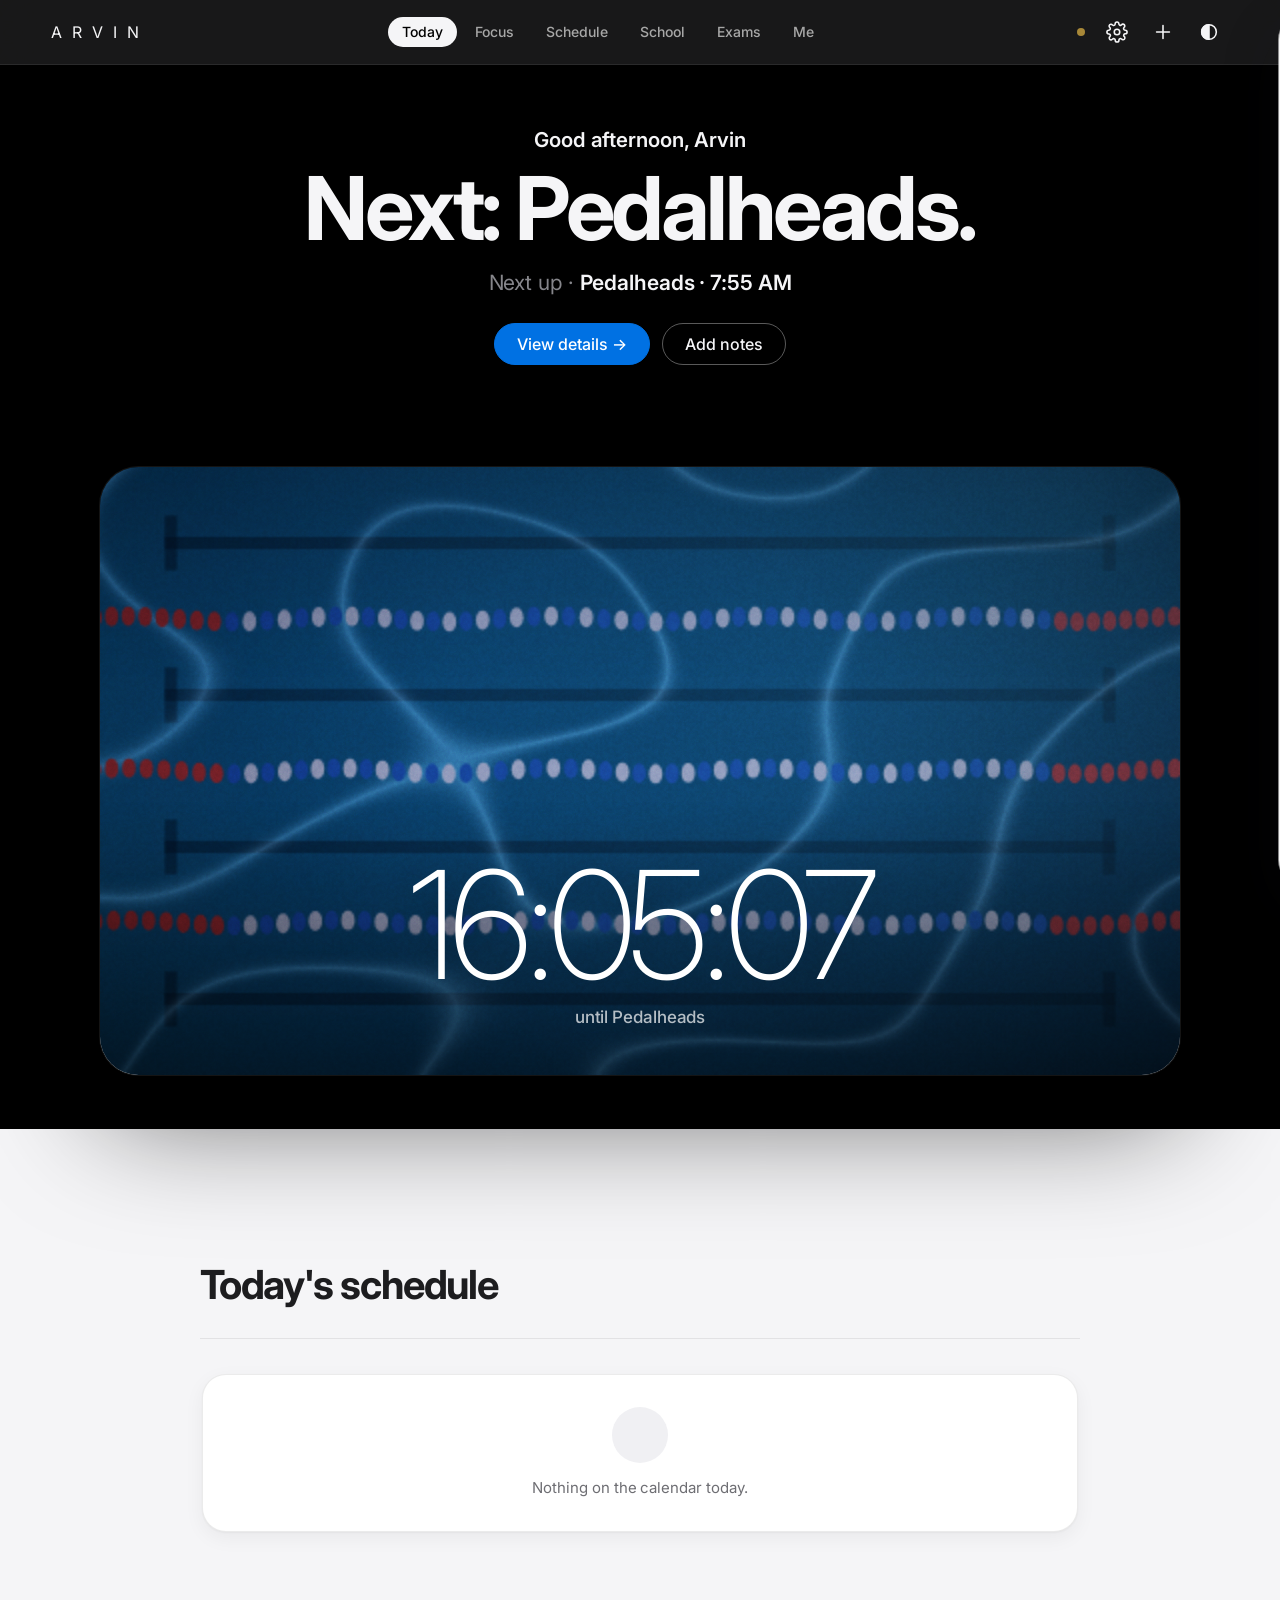
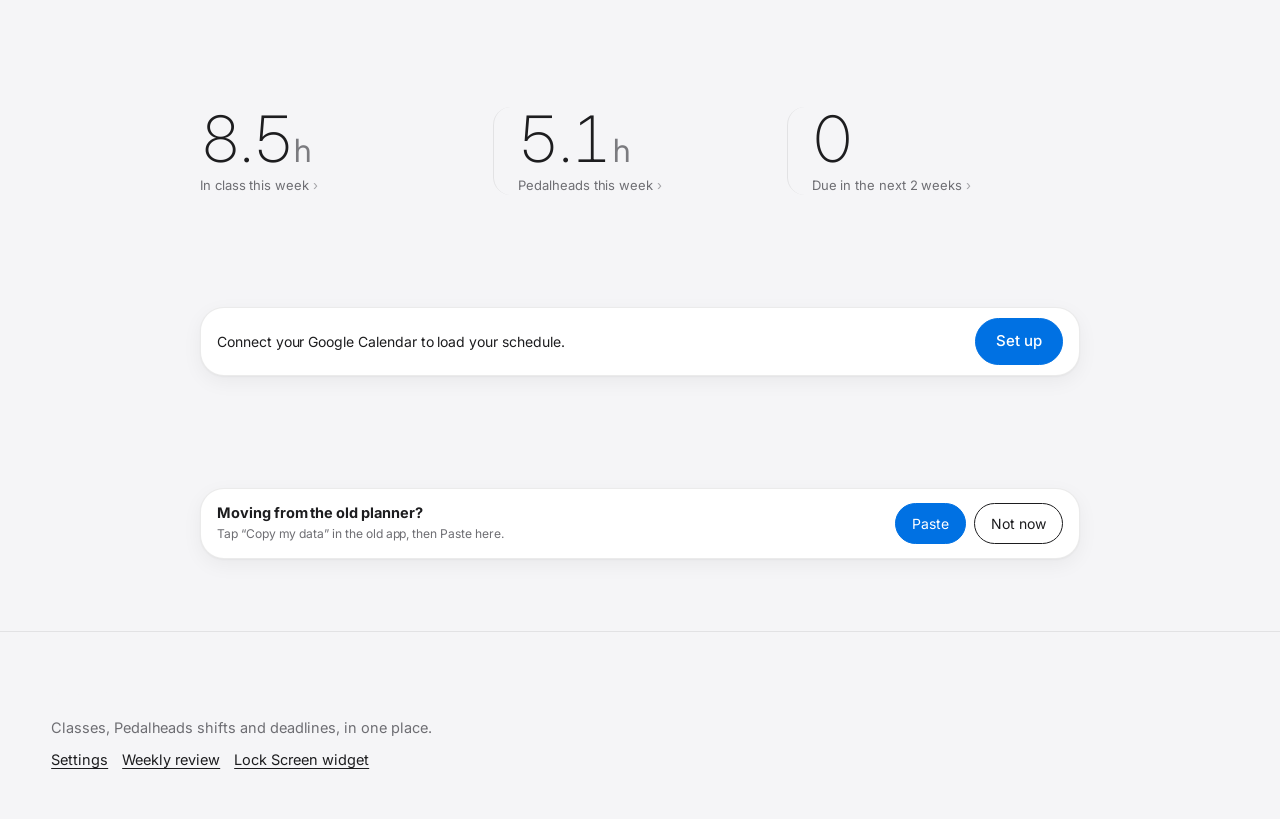
==== index.html @ 1483174e "Projects in the Focus tab Co-Authored-By: Claude Opus 5.5 <noreply@anthropic.com> Claude-Session: ht" ====
<!doctype html>
<html lang="en"><head><meta charset="utf-8">
<script>(function(){try{var m=localStorage.getItem("ap-theme")||"auto",r=document.documentElement,h=+new Date().toLocaleString("en-US",{timeZone:"Etc/GMT+7",hour:"numeric",hourCycle:"h23"});var d=m==="dark"?"dark":m==="light"?"light":(h>=18||h<7)?"dark":null;if(d)r.setAttribute("data-theme",d)}catch(e){}})();</script>

<meta name="viewport" content="width=device-width,initial-scale=1,viewport-fit=cover">
<meta name="apple-mobile-web-app-capable" content="yes">
<meta name="mobile-web-app-capable" content="yes">
<meta name="apple-mobile-web-app-title" content="Planner">
<meta name="apple-mobile-web-app-status-bar-style" content="black-translucent">
<meta name="theme-color" content="#000000" media="(prefers-color-scheme: light)">
<meta name="theme-color" content="#000000" media="(prefers-color-scheme: dark)">
<link rel="manifest" href="manifest.webmanifest">
<link rel="apple-touch-icon" href="apple-touch-icon.png">
<link rel="icon" href="icon-192.png">
<link rel="icon" type="image/png" sizes="48x48" href="favicon-48.png">
<link rel="apple-touch-startup-image" media="screen and (device-width: 440px) and (device-height: 956px) and (-webkit-device-pixel-ratio: 3) and (orientation: portrait)" href="splash-ag-1320x2868.png">
<link rel="apple-touch-startup-image" media="screen and (device-width: 420px) and (device-height: 912px) and (-webkit-device-pixel-ratio: 3) and (orientation: portrait)" href="splash-ag-1260x2736.png">
<link rel="apple-touch-startup-image" media="screen and (device-width: 402px) and (device-height: 874px) and (-webkit-device-pixel-ratio: 3) and (orientation: portrait)" href="splash-ag-1206x2622.png">
<link rel="apple-touch-startup-image" media="screen and (device-width: 430px) and (device-height: 932px) and (-webkit-device-pixel-ratio: 3) and (orientation: portrait)" href="splash-ag-1290x2796.png">
<link rel="apple-touch-startup-image" media="screen and (device-width: 393px) and (device-height: 852px) and (-webkit-device-pixel-ratio: 3) and (orientation: portrait)" href="splash-ag-1179x2556.png">
<link rel="apple-touch-startup-image" media="screen and (device-width: 428px) and (device-height: 926px) and (-webkit-device-pixel-ratio: 3) and (orientation: portrait)" href="splash-ag-1284x2778.png">
<link rel="apple-touch-startup-image" media="screen and (device-width: 390px) and (device-height: 844px) and (-webkit-device-pixel-ratio: 3) and (orientation: portrait)" href="splash-ag-1170x2532.png">
<link rel="apple-touch-startup-image" media="screen and (device-width: 375px) and (device-height: 812px) and (-webkit-device-pixel-ratio: 3) and (orientation: portrait)" href="splash-ag-1125x2436.png">
<link rel="apple-touch-startup-image" media="screen and (device-width: 414px) and (device-height: 896px) and (-webkit-device-pixel-ratio: 3) and (orientation: portrait)" href="splash-ag-1242x2688.png">
<link rel="apple-touch-startup-image" media="screen and (device-width: 414px) and (device-height: 896px) and (-webkit-device-pixel-ratio: 2) and (orientation: portrait)" href="splash-ag-828x1792.png">
<link rel="apple-touch-startup-image" media="screen and (device-width: 375px) and (device-height: 667px) and (-webkit-device-pixel-ratio: 2) and (orientation: portrait)" href="splash-ag-750x1334.png">
<link rel="apple-touch-startup-image" media="screen and (device-width: 320px) and (device-height: 568px) and (-webkit-device-pixel-ratio: 2) and (orientation: portrait)" href="splash-ag-640x1136.png">
<style>@font-face{font-family:APL;font-weight:300;src:url([data-uri]) format('woff2')}@font-face{font-family:APL;font-weight:700;src:url([data-uri]) format('woff2')}#launch{position:fixed;inset:0;z-index:100;background:#FFFFFF;transition:opacity .55s ease .12s}
#launch .lw{position:absolute;left:0;right:0;top:var(--lt,50%);transform:translateY(-50%);text-align:center;font-family:APL,var(--font,sans-serif);text-transform:uppercase;font-size:7.5vmin;letter-spacing:.01em;line-height:1;white-space:nowrap;transition:transform .6s cubic-bezier(.3,.7,.2,1),opacity .4s ease,letter-spacing .6s cubic-bezier(.3,.7,.2,1)}
#launch .lw b{color:#010205;font-weight:700}#launch .lw span{color:#626669;font-weight:300}
#launch.out{opacity:0;pointer-events:none}
#launch.out .lw{opacity:0;transform:translateY(-50%) scale(1.06);letter-spacing:.12em}
@media (prefers-reduced-motion:reduce){#launch,#launch .lw{transition:opacity .2s}#launch.out .lw{transform:translateY(-50%);letter-spacing:.01em}}
</style>
<style>:root{color-scheme:light;box-sizing:border-box;padding-top:env(safe-area-inset-top,0px);padding-bottom:env(safe-area-inset-bottom,0px)}html{scroll-padding-top:env(safe-area-inset-top,0px)}body{margin:0;padding:0;font:14px -apple-system,BlinkMacSystemFont,sans-serif;background:#faf9f5;color:#141413}img{max-width:100%}[hidden]:not([hidden=until-found i]){display:none!important}
/* ---------- study room ---------- */
body.inroom{overflow:hidden}
.room{position:fixed;inset:0;z-index:38;background:var(--bg);display:flex;flex-direction:column;opacity:0;transform:translateY(14px);transition:opacity .25s,transform .32s cubic-bezier(.25,.8,.25,1);padding-top:env(safe-area-inset-top,0px)}
.room.on{opacity:1;transform:none}
.rm-top{display:grid;grid-template-columns:1fr auto 1fr;align-items:center;gap:8px;padding:8px max(12px,3vw);border-bottom:1px solid var(--line-soft);flex:none}
.rm-back{justify-self:start;display:inline-flex;align-items:center;gap:2px;border:0;background:transparent;font-weight:500;font-size:15px;padding:8px 14px 8px 6px;border-radius:999px;transition:background .15s}
.rm-back:hover{background:var(--surface)}
.rm-back svg{width:20px;height:20px;fill:none;stroke:currentColor;stroke-width:1.8;stroke-linecap:round;stroke-linejoin:round}
.rm-crumb{font-size:13.5px;color:var(--muted);letter-spacing:.06em;text-transform:uppercase;white-space:nowrap}
#rmClose{justify-self:end}
.rm-body{flex:1;overflow:auto;overscroll-behavior:contain;padding:28px max(16px,4vw) calc(48px + env(safe-area-inset-bottom,0px))}
.rm-body>*{max-width:1080px;margin-left:auto;margin-right:auto}
.rm-body>*+*{margin-top:28px}
.rm-hero{display:grid;grid-template-columns:minmax(0,1.15fr) minmax(0,1fr);gap:32px;align-items:center}
.rm-art{position:relative;aspect-ratio:16/10;border-radius:var(--r-lg);overflow:hidden;background:var(--surface)}
.rm-art canvas{position:absolute;inset:0;width:100%;height:100%}
.rm-art .code{position:absolute;left:16px;top:14px;color:#fff;font-weight:500;font-size:14px;letter-spacing:.04em;background:rgba(0,0,0,.28);backdrop-filter:blur(6px);padding:3px 10px;border-radius:var(--r-sm)}
.rm-hd h1{font-weight:300;font-size:clamp(32px,4.4vw,54px);line-height:1.04;letter-spacing:-.02em;margin:0 0 12px;text-wrap:balance}
.rm-exam{margin:0 0 18px;color:var(--muted);font-size:15.5px;line-height:1.5}
.rm-prog{display:flex;flex-direction:column;gap:8px;font-size:14px;color:var(--muted);margin-bottom:18px}
.bar{height:6px;border-radius:99px;background:var(--surface);overflow:hidden}
.bar i{display:block;height:100%;background:var(--kc,var(--ink));border-radius:inherit;transition:width .4s}
.rm-next{all:unset;box-sizing:border-box;cursor:pointer;display:grid;grid-template-columns:auto 1fr;gap:2px 14px;border:1px solid var(--line);border-radius:var(--r-md);padding:12px 16px;width:100%;transition:border-color .15s}
.rm-next:hover{border-color:var(--ink)}
.rm-next span{color:var(--muted);font-size:13.5px;grid-row:span 2;align-self:center}
.rm-next b{font-weight:500}
.rm-next small{color:var(--muted);font-size:13.5px}
.rm-note{background:var(--surface);border-radius:var(--r-md);padding:12px 16px;font-size:14.5px;line-height:1.5;margin-block:0}
.rm-focus{display:grid;grid-template-columns:repeat(auto-fit,minmax(300px,1fr));gap:16px}
.fcard{background:var(--surface-2);border-radius:var(--r-lg);padding:22px;display:flex;flex-direction:column;gap:10px;box-shadow:inset 0 0 0 1px var(--line-soft)}
.fcard.main{background:color-mix(in srgb,var(--kc) 9%,var(--bg));box-shadow:inset 0 0 0 1px color-mix(in srgb,var(--kc) 30%,transparent)}
.fk{font-size:12.5px;font-weight:600;letter-spacing:.08em;text-transform:uppercase;color:var(--kc)}
.fcard h2{margin:0;font-weight:400;font-size:24px;line-height:1.2;letter-spacing:-.01em;display:flex;flex-direction:column;gap:2px}
.fcard h2 .num{font-size:14px;color:var(--muted);font-weight:500}
.fcard p{margin:0;color:var(--muted);font-size:14.5px}
.fbtns{display:flex;flex-wrap:wrap;gap:8px;margin-top:4px}
.fbtns .bt{padding:9px 16px;font-size:14.5px}
.fcard .pips{margin-top:2px}
.pips{display:inline-flex;gap:5px;align-items:center;flex:none}
.pips i{width:9px;height:9px;border-radius:50%;box-shadow:inset 0 0 0 1.5px var(--line)}
.pips i.on{background:var(--kc);box-shadow:none}
.rm-sec h3{font-weight:500;font-size:20px;margin:0 0 10px;display:flex;justify-content:space-between;align-items:baseline;gap:12px}
.rm-sec h3 em{font-style:normal;font-weight:400;font-size:13px;color:var(--muted)}
.rm-list{display:flex;flex-direction:column}
.chrow{all:unset;box-sizing:border-box;cursor:pointer;display:grid;grid-template-columns:44px minmax(0,1fr) auto;gap:14px;align-items:center;padding:14px 8px;border-top:1px solid var(--line-soft);border-radius:var(--r-md);transition:background .15s}
.chrow:last-child{border-bottom:1px solid var(--line-soft)}
.chrow:hover{background:var(--surface-2)}
.chrow:focus-visible{outline:2px solid var(--focus)}
.chrow .cn{width:40px;height:40px;border-radius:50%;display:grid;place-items:center;font-size:15px;font-weight:500;background:color-mix(in srgb,var(--kc) 14%,var(--bg));color:var(--ink)}
.chrow.cur .cn{background:var(--kc);color:#fff}
.chrow .ct{display:flex;flex-direction:column;min-width:0}
.chrow .ct b{font-weight:400;font-size:17px;line-height:1.3}
.chrow .ct small{font-size:13px;color:var(--muted)}
.chrow.now .ct small{color:var(--ok);font-weight:600}
.chrow.up .ct b,.chrow.pend .ct b{color:var(--muted)}
/* chapter */
.ch-hd .ch-k{display:flex;align-items:center;gap:10px;font-size:14px;color:var(--muted);flex-wrap:wrap}
.ch-hd .dot{width:9px;height:9px;border-radius:50%;background:var(--kc)}
.ch-hd .st{font-size:12.5px;border-radius:999px;padding:2px 10px;background:var(--surface)}
.ch-hd .st.now{background:color-mix(in srgb,var(--ok) 15%,var(--bg));color:var(--ok);font-weight:600}
.ch-hd h1{font-weight:300;font-size:clamp(30px,4.4vw,52px);line-height:1.06;letter-spacing:-.02em;margin:10px 0 0;text-wrap:balance}
.rm-body>.ch-tabs{position:sticky;top:-28px;z-index:3;margin-top:20px;padding:10px 0;background:var(--bg);display:flex;gap:6px;overflow-x:auto;scrollbar-width:none}
.ch-tabs::-webkit-scrollbar{display:none}
.ch-tabs button{flex:none;border:1px solid var(--line);background:var(--bg);border-radius:999px;padding:9px 16px;font-size:15px;display:inline-flex;align-items:center;gap:6px;transition:border-color .15s}
.ch-tabs button:hover{border-color:var(--ink)}
.ch-tabs button[aria-selected="true"]{background:var(--ink);color:var(--bg);border-color:var(--ink)}
.ch-tabs .tk{font-size:12px;color:var(--ok);font-weight:700}
.ch-tabs button[aria-selected="true"] .tk{color:#7FE0AE}
.rm-body>.ch-pane{margin-top:14px;display:flex;flex-direction:column;gap:20px}
.ch-pane>*{flex-shrink:0}
.ch-next{display:flex;align-items:center;justify-content:flex-end;gap:14px;border-top:1px solid var(--line-soft);padding-top:18px;color:var(--muted);font-size:14px}
/* slides */
.deck{display:flex;flex-direction:column;gap:12px;width:100%;max-width:max(640px,calc((100vh - 340px)*1.6))}
.sl-2{display:grid;grid-template-columns:minmax(0,1.15fr) minmax(0,1fr);gap:clamp(16px,3vw,40px);align-items:center}
.sl-2 .dg{max-width:none}
.dk-stage{position:relative}
.slide{position:relative;overflow:hidden;border-radius:var(--r-lg);background:var(--surface-2);box-shadow:inset 0 0 0 1px var(--line-soft);aspect-ratio:16/10;display:flex;flex-direction:column;font-size:clamp(16px,1.55vw,20px)}
.slide::before{content:"";position:absolute;left:0;top:0;bottom:0;width:6px;background:var(--kc)}
.slide.inR{animation:slR .35s cubic-bezier(.25,.8,.25,1)}
.slide.inL{animation:slL .35s cubic-bezier(.25,.8,.25,1)}
@keyframes slR{from{opacity:0;transform:translateX(28px)}}
@keyframes slL{from{opacity:0;transform:translateX(-28px)}}
.sl-in{flex:1;overflow:auto;padding:clamp(22px,4vw,52px) clamp(22px,4.5vw,64px) 10px;display:flex;flex-direction:column;gap:.7em;position:relative;z-index:1}
.sl-k{font-size:.7em;font-weight:600;letter-spacing:.09em;text-transform:uppercase;color:var(--kc)}
.sl-t{margin:0;font-weight:400;font-size:clamp(24px,3.1vw,42px);line-height:1.1;letter-spacing:-.015em;text-wrap:balance}
.sl-big{font-weight:300;font-size:clamp(30px,4.6vw,60px);line-height:1.05;letter-spacing:-.02em;color:var(--kc)}
.sl-b{line-height:1.5}
.sl-b p{margin:0 0 .55em}
.sl-b ul,.sl-b ol{margin:0 0 .55em;padding-left:1.2em;display:flex;flex-direction:column;gap:.3em}
.sl-b .note{font-size:.85em;color:var(--muted);border-left:3px solid var(--kc);padding-left:12px}
.sl-b .cap{font-size:.78em;color:var(--muted);margin:-.2em 0 .7em}
.sl-b .big2{font-size:1.3em;font-weight:400;letter-spacing:-.01em}
.sl-b table.je,.sl-b table.cmp{font-size:.82em;margin:.2em 0 .5em}
.sl-b table.je td:nth-child(2),.sl-b table.je td:nth-child(3){width:auto;min-width:70px}
.cols,.cols3{display:grid;grid-template-columns:repeat(2,minmax(0,1fr));gap:14px;margin-bottom:.5em}
.cols3{grid-template-columns:repeat(3,minmax(0,1fr))}
.cols>div,.cols3>div{background:var(--bg);border-radius:var(--r-md);padding:12px 14px}
.cols p,.cols3 p{margin:.25em 0 0;font-size:.88em;color:var(--muted)}
ul.check{list-style:none;padding-left:0!important}
ul.check li{position:relative;padding-left:1.6em}
ul.check li::before{content:"";position:absolute;left:0;top:.35em;width:.9em;height:.9em;border-radius:4px;box-shadow:inset 0 0 0 2px var(--kc)}
ul.fml{list-style:none;padding:0!important;gap:6px!important}
ul.fml li{font-family:ui-monospace,"SF Mono",Menlo,monospace;font-size:.82em;background:var(--bg);border-radius:var(--r-md);padding:8px 12px}
.chips{display:flex;flex-wrap:wrap;gap:6px}
.chips span{font-size:.85em;background:var(--bg);border-radius:999px;padding:4px 12px}
.sl-foot{display:flex;justify-content:space-between;padding:10px clamp(22px,4.5vw,64px) 14px;font-size:12.5px;color:var(--muted);position:relative;z-index:1}
.slide.cover{background:#111}
.slide.cover canvas{position:absolute;inset:0;width:100%;height:100%}
.slide.cover::after{content:"";position:absolute;inset:0;background:linear-gradient(100deg,rgba(0,0,0,.66),rgba(0,0,0,.42) 45%,rgba(0,0,0,.05) 85%)}
.slide.cover::before{display:none}
.slide.cover .sl-in{justify-content:flex-end;color:#fff}
.slide.cover .sl-in>*{max-width:62ch}
.slide.cover .sl-k,.slide.cover .sl-foot{color:rgba(255,255,255,.82)}
.slide.cover .sl-t{font-size:clamp(30px,4.6vw,60px);font-weight:300}
.slide.cover .sl-b ul{opacity:.92}
.dg{max-width:520px;width:100%;color:var(--ink)}
.dg svg{width:100%;height:auto;display:block;overflow:visible}
.dg text{font-size:11.5px;fill:var(--muted);font-family:var(--font)}
.dg .lk{fill:var(--kc);font-weight:600}
.dg .tk{fill:var(--ink);font-size:11px}
.dg .sm{font-size:10.5px}
.dg .strong{fill:var(--ink);font-weight:600}
.dg .ax{stroke:var(--ink);stroke-width:1.4;fill:none}
.dg .l45{stroke:var(--ink);stroke-opacity:.45;stroke-width:1.5}
.dg .lmain{stroke:var(--kc);stroke-width:2.8;fill:none;stroke-linecap:round}
.dg .lsec{stroke:var(--ink);stroke-width:2.6;fill:none;stroke-linecap:round}
.dg .lras{stroke:var(--ink);stroke-width:1.8;stroke-dasharray:2 4}
.dg .dash{stroke-dasharray:7 5}
.dg .guide{stroke:var(--muted);stroke-width:1;stroke-dasharray:3 3}
.dg .arrow{stroke:var(--muted);stroke-width:1.4;marker-end:url(#ah);color:var(--muted)}
.dg .arrow2{stroke:var(--kc);stroke-width:1.6;fill:none;marker-start:url(#ah);marker-end:url(#ah);color:var(--kc)}
.dg .pt{fill:var(--kc);stroke:var(--surface-2);stroke-width:2.5}
.dk-ctl{display:flex;align-items:center;gap:12px;flex-wrap:wrap}
.dk-n{font-size:14px;color:var(--muted);min-width:52px;text-align:center}
.dk-bar{flex:1;min-width:80px;height:4px;border-radius:99px;background:var(--surface);overflow:hidden}
.dk-bar i{display:block;height:100%;background:var(--kc);transition:width .3s}
.dk-fs{border:1px solid var(--line);background:var(--bg);border-radius:999px;padding:9px 16px;font-size:14px}
.dk-fs:hover{border-color:var(--ink)}
.deck:fullscreen{background:var(--bg);padding:3vh 4vw;justify-content:center}
.deck:fullscreen .slide{width:min(100%,150vh);margin:0 auto;font-size:min(2.1vw,3.3vh)}
.deck:fullscreen .dk-ctl{width:min(100%,150vh);margin:0 auto}
.dk-fin{display:flex;flex-wrap:wrap;align-items:center;gap:8px 16px;background:color-mix(in srgb,var(--kc) 9%,var(--bg));border-radius:var(--r-lg);padding:16px 20px}
.dk-fin[hidden]{display:none}
.dk-fin span{color:var(--muted);flex:1 1 260px;font-size:15px}
.dk-jump summary{cursor:pointer;color:var(--muted);font-size:14.5px;padding:4px 0}
.dk-jump ol{margin:8px 0 0;padding-left:24px;columns:2 260px;column-gap:28px;font-size:15px}
.dk-jump li{break-inside:avoid;padding:3px 0}
.dk-jump button{all:unset;cursor:pointer}
.dk-jump button:hover{text-decoration:underline;text-underline-offset:3px}
/* notes */
.nt-meta{display:flex;flex-wrap:wrap;justify-content:space-between;gap:6px 18px;font-size:13.5px;color:var(--muted)}
.nt-goals,.nt-box{background:var(--surface-2);border-radius:var(--r-lg);padding:18px 22px;box-shadow:inset 0 0 0 1px var(--line-soft)}
.nt-goals b,.nt-box b{font-weight:600;display:block;margin-bottom:8px}
.nt-goals ul,.nt-box ul{margin:0;padding-left:20px;display:flex;flex-direction:column;gap:5px;font-size:15.5px}
.nt-box ul.fml{font-size:inherit}
.nt-box .chips span{background:var(--bg);font-size:14px}
.notes{max-width:70ch;font-size:17.5px;line-height:1.72;overflow-wrap:anywhere}
.notes p{margin:0 0 1em}
.notes h3{font-weight:500;font-size:22px;line-height:1.25;letter-spacing:-.01em;margin:1.8em 0 .5em}
.notes ul{padding-left:22px;margin:0 0 1em;display:flex;flex-direction:column;gap:6px}
.notes .eq{font-size:1.15em;text-align:center;padding:10px;background:var(--surface-2);border-radius:var(--r-md)}
.notes .try{border-left:4px solid var(--kc);background:color-mix(in srgb,var(--kc) 7%,var(--bg));border-radius:0 var(--r-md) var(--r-md) 0;padding:14px 18px;margin:0 0 1.2em;font-size:16px}
.notes .try i{color:var(--muted)}
.notes table{font-size:15px}
.notes table.je td:nth-child(2),.notes table.je td:nth-child(3){width:90px}
.nt-end{border-top:1px solid var(--line-soft);padding-top:18px}
/* quiz */
.qz-start{display:grid;grid-template-columns:auto 1fr;gap:6px 26px;align-items:center;background:var(--surface-2);border-radius:var(--r-lg);padding:24px;box-shadow:inset 0 0 0 1px var(--line-soft)}
.qz-big{grid-row:span 2;font-size:64px;font-weight:300;line-height:1;color:var(--kc);display:flex;flex-direction:column}
.qz-big small{font-size:13px;color:var(--muted);font-weight:400;margin-top:4px}
.qz-start p{margin:0;color:var(--muted);font-size:15px}
.qz-top{display:flex;justify-content:space-between;font-size:14px;color:var(--muted)}
.ch-pane .qbar{margin-top:-12px}
.ch-pane .qq.big{font-size:21px;line-height:1.4}
.ch-pane .qq p{margin:0 0 .4em}
.lvl{align-self:flex-start;font-size:12px;font-weight:600;letter-spacing:.04em;border-radius:999px;padding:3px 10px;background:color-mix(in srgb,var(--kc) 14%,var(--bg));color:var(--ink)}
.qrev{display:flex;flex-direction:column;gap:4px;padding:12px 0;border-top:1px solid var(--line-soft)}
/* practice */
.pr-how{margin:0;color:var(--muted);font-size:15px}
.pr-head{display:flex;flex-direction:column;gap:8px;font-size:15px;color:var(--muted)}
.pr-head b{color:var(--ink);font-weight:600}
.pr-card{border:1px solid var(--line);border-radius:var(--r-lg);padding:20px 22px;display:flex;flex-direction:column;gap:12px}
.pr-k{display:flex;justify-content:space-between;align-items:center;gap:10px}
.pr-n{font-size:13.5px;color:var(--muted);font-weight:500}
.pr-q{font-size:17px;line-height:1.55;overflow-wrap:anywhere}
.pr-q p{margin:0 0 .4em}
.pr-tip{font-size:14px;color:var(--muted)}
.pr-sol summary{cursor:pointer;list-style:none;display:inline-flex;align-items:center;gap:6px;font-weight:500;font-size:15px;padding:8px 16px;border-radius:999px;background:var(--surface)}
.pr-sol summary::-webkit-details-marker{display:none}
.pr-sol[open] summary{background:var(--ink);color:var(--bg)}
.pr-a{margin-top:12px;background:var(--surface-2);border-radius:var(--r-md);padding:14px 16px;font-size:15.5px;line-height:1.55;overflow-x:auto}
.pr-a p{margin:0 0 .5em}
.pr-a table.je{background:var(--bg)}
.pr-mks{display:flex;gap:8px;flex-wrap:wrap}
.pr-mk{border:1px solid var(--line);background:var(--bg);border-radius:999px;padding:7px 14px;font-size:14px;transition:all .15s}
.pr-mk:hover{border-color:var(--ink)}
.pr-mk.on[data-v="1"]{background:var(--ok);border-color:var(--ok);color:#fff}
.pr-mk.on[data-v="0"]{background:color-mix(in srgb,var(--warn) 18%,var(--bg));border-color:var(--warn)}
@media (max-width:760px){
  .rm-body{padding-top:18px}
  .rm-hero{grid-template-columns:1fr;gap:18px}
  .rm-art{aspect-ratio:16/9}
  .slide{aspect-ratio:auto;min-height:min(54vh,470px);font-size:16px}
  .cols,.cols3,.sl-2{grid-template-columns:1fr}
  .notes{font-size:16.5px}
  .pr-card{padding:16px 14px}
  .pr-a{padding:10px;font-size:14.5px}
  .pr-a table.je{font-size:13.5px}
  .pr-a table.je td{padding:5px 6px}
  .pr-a table.je td:nth-child(2),.pr-a table.je td:nth-child(3){width:62px}
  .pr-a table.je tr.cr td:first-child{padding-left:18px}
  .qz-start{grid-template-columns:1fr}
  .qz-big{grid-row:auto;flex-direction:row;align-items:baseline;gap:8px}
  .rm-body>.ch-tabs{top:-18px}
  .chrow{grid-template-columns:40px minmax(0,1fr);}
  .chrow .pips{grid-column:2}
}
@media (prefers-reduced-motion:reduce){.room{transition:none}.slide.inR,.slide.inL{animation:none}}
/* ===== Round 3 (Oct 28): scroll-linked hero, product spec sheets, real conditions ===== */
.hero .tint{display:none}
.hstage{position:relative;margin-top:-28px;padding-bottom:var(--pin,18vh)}
.hstage>.hero{position:sticky;top:var(--hdr);margin-top:0!important}
.hero canvas{transform:scale(var(--z,1));transform-origin:62% 55%;will-change:transform}
.hero canvas.soft{transform:scale(calc(1.1 * var(--z,1)))}
.hero .hcount{transform:translateY(calc(var(--hp,0) * -14px));transition:none}
.hero .hcount b{text-shadow:0 2px 30px rgba(0,0,0,.25)}
.hero::after{opacity:calc(1 + var(--hp,0) * .6)}
.intro{will-change:opacity,transform;transform-origin:50% 0}
.hcap .wxc{color:var(--ink)}
@media (max-width:640px){.hstage{margin-top:-20px;--pin:16vh}}
@media (prefers-reduced-motion:reduce){.hstage{padding-bottom:0}.hstage>.hero{position:relative;top:auto}.hero canvas{transform:none}.hero canvas.soft{transform:scale(1.1)}}
/* course tiles as products: hover (or tap on a phone) for the spec sheet */
.tile .art canvas{transition:transform .5s cubic-bezier(.2,.7,.2,1)}
.tile .art .over{display:none}
.tile .art .sx{position:absolute;left:0;right:0;bottom:0;z-index:4;background:color-mix(in srgb,var(--bg) 94%,transparent);backdrop-filter:blur(14px);-webkit-backdrop-filter:blur(14px);color:var(--ink);padding:14px 16px 16px;transform:translateY(101%);transition:transform .45s cubic-bezier(.2,.7,.2,1);display:flex;flex-direction:column;gap:2px;text-shadow:none}
.tile .sx-h{display:flex;justify-content:space-between;align-items:baseline;font-size:10.5px;font-weight:700;letter-spacing:.12em;text-transform:uppercase;color:var(--muted);padding-bottom:8px;border-bottom:1px solid var(--ink)}
.tile .sx-h b{color:var(--ink);font-weight:700}
.tile .sx-r{display:grid;grid-template-columns:auto minmax(0,1fr);gap:4px 12px;align-items:baseline;padding:7px 0;border-bottom:1px solid var(--line)}
.tile .sx-r dt{font-size:10px;font-weight:600;letter-spacing:.1em;text-transform:uppercase;color:var(--muted);white-space:nowrap}
.tile .sx-r dd{margin:0;font-size:13px;font-weight:500;text-align:right;min-width:0;overflow:hidden;text-overflow:ellipsis;white-space:nowrap;font-variant-numeric:tabular-nums}
.tile .sx-r dd small{color:var(--muted);font-weight:400}
.tile .sx-r .sb{grid-column:1/-1;height:3px;border-radius:2px;background:var(--surface);overflow:hidden}
.tile .sx-r .sb i{display:block;height:100%;background:var(--ink)}
.tile .sx-go{margin-top:10px;font-size:11px;font-weight:700;letter-spacing:.1em;text-transform:uppercase;color:var(--ink)}
.tile.open .art .sx{transform:none}
.tile.open .art canvas{transform:translateY(-24%) scale(1.04)}
.tile.open .art .prog,.tile.open .art .idx,.tile.open .feat{opacity:0;transition:opacity .2s}
.tile.open .art .code{opacity:0}
@media (hover:hover){.tile:hover .art .sx,.tile:focus-visible .art .sx{transform:none}.tile:hover .art canvas,.tile:focus-visible .art canvas{transform:translateY(-24%) scale(1.04)}.tile:hover .art .prog,.tile:hover .art .idx,.tile:hover .art .code{opacity:0}}
.tile .tapspec{display:none}
@media (hover:none){.tile .tapspec{display:inline;color:var(--muted);font-weight:500;letter-spacing:.06em}}
.rail2 .tile .art .sx{padding:10px 14px 12px}.rail2 .tile .sx-r{padding:5px 0}
.rm-grade{display:inline-flex;align-items:center;gap:10px;margin-bottom:18px;font-size:14px;color:var(--muted)}
.rm-grade input{width:84px;border:1px solid var(--line);border-radius:var(--r-sm);background:var(--bg);padding:8px 10px;font-size:16px;color:var(--ink);font-variant-numeric:tabular-nums}
.rm-grade input:focus{outline:2px solid var(--focus);outline-offset:-1px;border-color:transparent}
.tile .sx-h{gap:10px}.tile .sx-h b{min-width:0;overflow:hidden;text-overflow:ellipsis;white-space:nowrap}.tile .sx-h span{white-space:nowrap;flex:none}
@media (max-width:640px){.tile .sx-h span{display:none}.tile .art .sx{padding:12px 12px 14px}.tile .sx-r dd small{display:none}}
</style>
<script>window.__AP_SITE=true;</script>
<script>
/* Move from the old Netlify address: imports on-device data from a "move code". */
(function(){
  var PFX="APMOVE1:", FLAG="ap-migrated";
  function b64ToBytes(b){b=b.replace(/-/g,"+").replace(/_/g,"/");var s=atob(b),u=new Uint8Array(s.length);for(var i=0;i<s.length;i++)u[i]=s.charCodeAt(i);return u}
  async function decode(code){
    code=(code||"").trim();var i=code.indexOf(PFX);if(i<0)throw new Error("not a move code");
    code=code.slice(i+PFX.length).split(/\s/)[0];var kind=code[0],body=code.slice(2),bytes=b64ToBytes(body),txt;
    if(kind==="z"){var ds=new Blob([bytes]).stream().pipeThrough(new DecompressionStream("gzip"));txt=await new Response(ds).text()}
    else txt=new TextDecoder().decode(bytes);
    var d=JSON.parse(txt);if(!d||typeof d!=="object"||!d.v||!d.keys)throw new Error("bad code");return d.keys}
  function apply(keys){Object.keys(keys).forEach(function(k){if(/^ap-/.test(k)&&typeof keys[k]==="string")try{localStorage.setItem(k,keys[k])}catch(e){}});
    try{localStorage.setItem(FLAG,String(Date.now()))}catch(e){}}
  window.__apMove={decode:decode,apply:apply,PFX:PFX,FLAG:FLAG};
  var h=location.hash;
  if(h.indexOf("#"+PFX)===0||h.indexOf("#apmove=")===0){
    var code=decodeURIComponent(h.indexOf("#apmove=")===0?h.slice(8):h.slice(1));
    document.documentElement.style.visibility="hidden";
    decode(code).then(function(keys){apply(keys)}).catch(function(){}).then(function(){location.replace(location.pathname+location.search)});
  }
})();
</script>

<link rel="stylesheet" href="focus.css">
<link rel="stylesheet" href="projects.css"></head><body>
<style id="arvin-launch-css">
/* start-up screen, inspired by the iPhone boot screen */
#launch{position:fixed!important;inset:0!important;z-index:9999!important;background:#000!important;overflow:hidden;opacity:1;transition:opacity .35s ease!important;display:block!important}
#launch .ar-boot{position:absolute;left:0;right:0;top:50%;transform:translateY(-50%);display:flex;flex-direction:column;align-items:center}
#launch .ar-logo{font:600 30px/1 Inter,-apple-system,BlinkMacSystemFont,"SF Pro Display",system-ui,sans-serif;letter-spacing:.42em;padding-left:.42em;color:#f5f5f7;
  opacity:0;transform:scale(.94);filter:blur(6px);transition:opacity .45s cubic-bezier(.22,1,.36,1),transform .55s cubic-bezier(.22,1,.36,1),filter .45s}
#launch .ar-bar{position:relative;width:150px;height:4px;margin-top:64px;border-radius:2px;background:rgba(255,255,255,.22);overflow:hidden;opacity:0;transition:opacity .6s .35s}
#launch .ar-bar i{position:absolute;inset:0;background:#f5f5f7;border-radius:2px;transform:scaleX(0);transform-origin:left center}
#launch.on .ar-logo{opacity:1;transform:none;filter:none}
#launch.on .ar-bar{opacity:1}
#launch.out{opacity:0!important;pointer-events:none}
#launch.out .ar-logo{transform:scale(1.04);transition:transform .35s ease}
@media (prefers-reduced-motion:reduce){#launch .ar-logo,#launch .ar-bar{transition:opacity .2s!important;transform:none!important;filter:none!important}}
</style>
<div id="launch" aria-hidden="true"><div class="ar-boot"><div class="ar-logo">ARVIN</div></div></div>
<script>(function(){var L=document.getElementById("launch"),sa=navigator.standalone===true||(window.matchMedia&&matchMedia("(display-mode: standalone)").matches),seen=null,force=/[?&]launch=1/.test(location.search),RECENT=30*60*1000;function stamp(){try{localStorage.setItem("ap-last-open",String(Date.now()))}catch(e){}}try{seen=Date.now()-(+localStorage.getItem("ap-last-open")||0)<RECENT}catch(e){}document.addEventListener("visibilitychange",function(){if(document.visibilityState==="hidden")stamp()});addEventListener("pagehide",stamp);if(!force&&(!sa||seen)){stamp();L.remove();return}stamp();
/* start-up: black screen with just the ARVIN wordmark */
var bar=L.querySelector(".ar-bar i"),rm=window.matchMedia&&matchMedia("(prefers-reduced-motion: reduce)").matches,t0=Date.now(),loaded=false,done=false,p=0;
function set(v,ms){p=v;if(!bar)return;bar.style.transition="transform "+(ms||600)+"ms cubic-bezier(.22,1,.36,1)";bar.style.transform="scaleX("+v+")"}
function finish(){if(done)return;done=true;var wait=Math.max(0,650-(Date.now()-t0));setTimeout(function(){set(1,200);setTimeout(function(){L.classList.add("out");setTimeout(function(){L.remove()},380)},rm?60:120)},wait)}
requestAnimationFrame(function(){requestAnimationFrame(function(){L.classList.add("on");set(.18,700);setTimeout(function(){if(!done)set(.46,1100)},700);setTimeout(function(){if(!done)set(.72,1600)},1800)})});
function ready(){loaded=true;finish()}if(document.readyState!=="loading")ready();else document.addEventListener("DOMContentLoaded",ready);setTimeout(finish,3000);
})();</script>
<title>Arvin's Planner</title>
<link rel="preconnect" href="https://fonts.googleapis.com">
<link rel="preconnect" href="https://fonts.gstatic.com" crossorigin>
<link rel="stylesheet" href="https://fonts.googleapis.com/css2?family=Hanken+Grotesk:wght@300;400;500;600&display=swap">
<style>
/* Layout: showroom. Thin centred wordmark header, one wide rounded "image" hero (a lane pool drawn in canvas), a snapping carousel of course tiles, a tile grid for exams and due dates, the timeslot grid in a quiet panel, and a black footer. Neutral greys; colour only in course marks. */
:root{
  --bg:#FFFFFF; --surface:#EEEFF2; --surface-2:#F7F7F8; --ink:#010205; --muted:#626669; --faint:#9A9CA0;
  --line:#D8D9DC; --line-soft:#EAEBED; --focus:#1A44EA; --on-img:#FFFFFF;
  --btn:#010205; --btn-ink:#FFFFFF; --panel:#FFFFFF;
  --font:"Hanken Grotesk","Helvetica Neue",Arial,system-ui,sans-serif;
  --r-sm:4px; --r-md:8px; --r-lg:12px; --hour:56px; --hdr:64px;
  --k-fmgt:#4F5FD1; --k-poli:#D9602F; --k-econ:#1E8A57; --k-work:#C99700; --k-exam:#C8102E; --k-due:#8A45B8;
  --k-life:#C1625B; --k-gym:#2F7D5B; --k-tutor:#9B3F74; --k-appt:#1C84C6; --k-plan:#1A44EA; --k-hol:#1C84C6; --k-class:#4F5FD1;
  --fill:10%; --ok:#1E8A57; --warn:#C8700F;
}
@media (prefers-color-scheme:dark){:root:not([data-theme="light"]){
  --bg:#0E0E12; --surface:#212225; --surface-2:#18191C; --ink:#FBFCFF; --muted:#A3A5A8; --faint:#6E7073;
  --line:#35363A; --line-soft:#26272A; --focus:#6F8CFF; --btn:#FBFCFF; --btn-ink:#0E0E12; --panel:#141518;
  --k-fmgt:#8C98F2; --k-poli:#F28A5F; --k-econ:#4CC48A; --k-work:#F0C23C; --k-exam:#FF5C70; --k-due:#C38BEA;
  --k-life:#E99A93; --k-gym:#6FC79A; --k-tutor:#E08BBE; --k-appt:#5CB8F0; --k-plan:#6F8CFF; --k-hol:#5CB8F0; --k-class:#8C98F2; --fill:18%; --ok:#4CC48A; --warn:#F2A65A; color-scheme:dark}}
:root[data-theme="dark"]{
  --bg:#0E0E12; --surface:#212225; --surface-2:#18191C; --ink:#FBFCFF; --muted:#A3A5A8; --faint:#6E7073;
  --line:#35363A; --line-soft:#26272A; --focus:#6F8CFF; --btn:#FBFCFF; --btn-ink:#0E0E12; --panel:#141518;
  --k-fmgt:#8C98F2; --k-poli:#F28A5F; --k-econ:#4CC48A; --k-work:#F0C23C; --k-exam:#FF5C70; --k-due:#C38BEA;
  --k-life:#E99A93; --k-gym:#6FC79A; --k-tutor:#E08BBE; --k-appt:#5CB8F0; --k-plan:#6F8CFF; --k-hol:#5CB8F0; --k-class:#8C98F2; --fill:18%; --ok:#4CC48A; --warn:#F2A65A; color-scheme:dark}
*{box-sizing:border-box}
html,body{background:var(--bg);color:var(--ink)}
body{font-family:var(--font);font-size:16px;line-height:1.5;-webkit-font-smoothing:antialiased}
button,input,select,textarea{font:inherit;color:inherit}
button{cursor:pointer}
:focus-visible{outline:2px solid var(--focus);outline-offset:2px;border-radius:var(--r-sm)}
.tab{font-variant-numeric:tabular-nums}

/* ---------- header ---------- */
.bar{position:sticky;top:env(safe-area-inset-top,0px);z-index:30;background:color-mix(in srgb,var(--bg) 92%,transparent);backdrop-filter:blur(16px);-webkit-backdrop-filter:blur(16px)}
.bar-in{display:grid;grid-template-columns:1fr auto 1fr;align-items:center;gap:12px;padding-block:14px;padding-inline:max(16px,4vw);max-width:1920px;margin:0 auto}
.today-lbl{font-size:15px;color:var(--muted);white-space:nowrap;overflow:hidden;text-overflow:ellipsis;min-width:0}
.today-lbl b{color:var(--ink);font-weight:500}
.wordmark{margin:0;font-weight:500;font-size:19px;letter-spacing:.42em;padding-left:.42em;text-transform:uppercase;white-space:nowrap}
.hdr-r{display:flex;justify-content:flex-end;align-items:center;gap:6px}
.icon{width:40px;height:40px;display:grid;place-items:center;border:0;background:transparent;border-radius:var(--r-sm);transition:background .15s}
.icon:hover{background:var(--surface)}
.icon svg{width:22px;height:22px;fill:none;stroke:currentColor;stroke-width:1.6;stroke-linecap:round;stroke-linejoin:round}

.page{max-width:1920px;margin:0 auto;padding-inline:max(16px,4vw);padding-block:8px 72px;display:flex;flex-direction:column;gap:72px}
.figbar{margin-top:-52px;display:grid;grid-template-columns:repeat(3,minmax(0,1fr));border-bottom:1px solid var(--line)}
.figbar .fig{padding:22px 24px 22px 0;border-right:1px solid var(--line-soft);margin-right:24px}
.figbar .fig:last-child{border-right:0;margin-right:0}
.figbar .fig b{font-size:clamp(30px,3vw,44px)}
.figbar .fig span{color:var(--muted);max-width:none;opacity:1}

/* ---------- hero ---------- */
.hero{position:relative;border-radius:var(--r-lg);overflow:hidden;min-height:clamp(440px,62vh,660px);display:flex;align-items:flex-end;background:#0B3A5B;color:var(--on-img);isolation:isolate}
.hero canvas{position:absolute;inset:0;width:100%;height:100%;z-index:-3}
.hero canvas.soft{filter:blur(18px) saturate(1.1);transform:scale(1.1)}
.hero::before{content:"";position:absolute;inset:0;z-index:-2;opacity:.16;mix-blend-mode:overlay;pointer-events:none;background-image:url("data:image/svg+xml,%3Csvg xmlns='http://www.w3.org/2000/svg' width='220' height='220'%3E%3Cfilter id='n'%3E%3CfeTurbulence type='fractalNoise' baseFrequency='.9' numOctaves='2' stitchTiles='stitch'/%3E%3C/filter%3E%3Crect width='100%25' height='100%25' filter='url(%23n)'/%3E%3C/svg%3E")}
.hero::after{content:"";position:absolute;inset:0;z-index:-1;background:linear-gradient(180deg,rgba(0,0,0,0) 45%,rgba(0,0,0,.35) 100%),linear-gradient(90deg,rgba(0,0,0,.38),rgba(0,0,0,0) 60%)}
.hero-in{width:100%;padding:clamp(24px,4vw,56px)}
.greet{font-size:18px;opacity:.88;margin:0 0 10px}
.hero h1{font-weight:400;font-size:clamp(40px,5.6vw,80px);line-height:1.02;letter-spacing:-.02em;margin:0;text-wrap:balance;max-width:14ch}
.hero .when{margin-top:14px;font-size:18px;opacity:.92}
.hero .cta{display:flex;flex-wrap:wrap;gap:12px;margin-top:28px}
.bt{display:inline-flex;align-items:center;gap:8px;border-radius:var(--r-sm);padding:12px 22px;font-weight:500;font-size:15px;border:2px solid transparent;transition:background .15s,color .15s,border-color .15s}
.bt.light{background:#FFFFFF;color:#010205;border-color:#FFFFFF}
.bt.light:hover{background:#D8D9DC;border-color:#D8D9DC}
.bt.ghost-light{background:rgba(255,255,255,.12);color:#fff;border-color:rgba(255,255,255,.9);backdrop-filter:blur(8px)}
.bt.ghost-light:hover{background:rgba(255,255,255,.25)}
.bt.primary{background:var(--btn);color:var(--btn-ink);border-color:var(--btn)}
.bt.primary:hover{opacity:.85}
.bt.primary:disabled{opacity:.45;cursor:default}
.bt.secondary{background:transparent;border-color:var(--ink);color:var(--ink)}
.bt.secondary:hover{background:var(--surface)}
.bt.danger{border-color:var(--k-exam);color:var(--k-exam);background:transparent}
.figs{display:flex;gap:clamp(20px,3vw,44px)}
.fig b{display:block;font-weight:400;font-size:clamp(30px,3.2vw,44px);line-height:1;letter-spacing:-.02em}
.fig b small{font-size:.5em;margin-left:3px;opacity:.9}
.fig span{display:block;font-size:13.5px;opacity:.82;margin-top:6px;max-width:14ch}

/* ---------- section heads ---------- */
.shead{display:flex;flex-wrap:wrap;align-items:flex-end;justify-content:space-between;gap:12px 24px;margin-bottom:24px}
.shead h2{font-weight:400;font-size:clamp(30px,3.2vw,46px);line-height:1.1;letter-spacing:-.015em;margin:0}
.shead p{margin:6px 0 0;color:var(--muted);max-width:56ch}
.arrows{display:flex;gap:8px}
.arrow{width:44px;height:44px;border-radius:50%;border:1px solid var(--line);background:var(--bg);display:grid;place-items:center;transition:border-color .15s,background .15s}
.arrow:hover{border-color:var(--ink)}
.arrow:disabled{opacity:.35;cursor:default}
.arrow svg{width:20px;height:20px;fill:none;stroke:currentColor;stroke-width:1.6}

/* ---------- course carousel ---------- */
.rail{display:grid;grid-auto-flow:column;grid-auto-columns:minmax(280px,calc((100% - 3*20px)/4));gap:20px;overflow-x:auto;scroll-snap-type:x mandatory;scrollbar-width:none;padding-bottom:4px}
.rail::-webkit-scrollbar{display:none}
.tile{all:unset;box-sizing:border-box;scroll-snap-align:start;display:flex;flex-direction:column;cursor:pointer;min-width:0}
.tile .art{position:relative;aspect-ratio:4/3;border-radius:var(--r-lg);overflow:hidden;background:var(--surface);max-width:100%}
.tile .art canvas{position:absolute;inset:0;width:100%;height:100%;transition:transform .5s cubic-bezier(.2,.7,.2,1)}
.tile:hover .art canvas{transform:scale(1.04)}
.tile .code{position:absolute;left:16px;top:14px;color:#fff;font-weight:500;font-size:14px;letter-spacing:.04em;background:rgba(0,0,0,.28);backdrop-filter:blur(6px);padding:3px 10px;border-radius:var(--r-sm)}
.tile h3{font-weight:400;font-size:28px;letter-spacing:-.01em;margin:18px 0 2px;line-height:1.15}
.tile .pat{color:var(--muted);font-size:15px}
.tile .spec{margin-top:14px;display:grid;grid-template-columns:auto 1fr;gap:4px 16px;font-size:14.5px;border-top:1px solid var(--line-soft);padding-top:12px}
.tile .spec dt{color:var(--muted)}
.tile .spec dd{margin:0;min-width:0}
.tile .more{margin-top:14px;font-weight:500;font-size:15px;display:inline-flex;align-items:center;gap:6px}
.tile:hover .more{text-decoration:underline;text-underline-offset:4px}
.tile:focus-visible{outline:none}
.tile:focus-visible .art{outline:2px solid var(--focus);outline-offset:2px}

/* ---------- deadline tiles ---------- */
.dgrid{display:grid;grid-template-columns:repeat(auto-fill,minmax(260px,1fr));gap:16px}
.dtile{all:unset;box-sizing:border-box;background:var(--surface);border-radius:var(--r-lg);padding:22px 22px 20px;display:flex;flex-direction:column;gap:10px;cursor:pointer;min-height:190px;transition:background .15s}
.dtile:hover{background:color-mix(in srgb,var(--surface) 85%,var(--ink))}
.dtile:focus-visible{outline:2px solid var(--focus);outline-offset:2px}
.kind{display:inline-flex;align-items:center;gap:8px;font-size:13.5px;color:var(--muted)}
.kind::before{content:"";width:8px;height:8px;border-radius:50%;background:var(--kc)}
.dtile .n{font-weight:300;font-size:64px;line-height:.95;letter-spacing:-.03em;margin-top:auto}
.dtile .n small{font-size:17px;font-weight:400;letter-spacing:0;margin-left:6px;color:var(--muted)}
.dtile .t{font-size:18px;font-weight:500;line-height:1.3}
.dtile .w{font-size:14.5px;color:var(--muted)}
.dtile{position:relative}
.done-btn{position:absolute;top:16px;right:16px;width:34px;height:34px;border-radius:50%;border:1.5px solid color-mix(in srgb,currentColor 45%,transparent);background:transparent;color:inherit;display:grid;place-items:center;padding:0;transition:background .15s,border-color .15s}
.done-btn svg{width:18px;height:18px;fill:none;stroke:currentColor;stroke-width:2.2;stroke-linecap:round;stroke-linejoin:round;opacity:0;transition:opacity .15s}
.done-btn:hover svg{opacity:.45}
.done-btn.on{background:var(--ok);border-color:var(--ok);color:#fff}
.done-btn.on svg{opacity:1}
.dtile.is-done{background:var(--surface-2);box-shadow:inset 0 0 0 1px var(--line-soft)}
.dtile.is-done .t{text-decoration:line-through;color:var(--muted)}
.dtile.is-done .n{font-size:40px;color:var(--ok)}
.ev.is-done{opacity:.6}
.ev.is-done .et{text-decoration:line-through}
.ev .tick{color:var(--ok);font-weight:600;margin-right:4px;text-decoration:none;display:inline-block}
.arow.is-done .tt{text-decoration:line-through;color:var(--muted)}
.done-row{display:flex;align-items:center;gap:12px;flex-wrap:wrap}
.bt.ok{background:var(--ok);border-color:var(--ok);color:#fff}
.dtile.exam{background:var(--ink);color:var(--bg)}
.dtile.exam .kind,.dtile.exam .w,.dtile.exam .n small{color:color-mix(in srgb,var(--bg) 70%,var(--ink))}
.dtile.exam:hover{background:color-mix(in srgb,var(--ink) 85%,var(--bg))}

/* ---------- schedule ---------- */
.tabsbar{display:flex;flex-wrap:wrap;align-items:center;justify-content:space-between;gap:12px 20px;border-bottom:1px solid var(--line);margin-bottom:20px}
.tabs{display:flex;gap:28px}
.tabs button{background:none;border:0;padding:12px 0 14px;font-size:17px;color:var(--muted);position:relative}
.tabs button:hover{color:var(--ink)}
.tabs button[aria-pressed="true"]{color:var(--ink)}
.tabs button[aria-pressed="true"]::after{content:"";position:absolute;left:0;right:0;bottom:-1px;height:2px;background:var(--ink)}
.nav{display:flex;align-items:center;gap:8px;padding-bottom:8px}
.range{font-size:17px;margin-right:8px;white-space:nowrap}
.cal{background:var(--panel);border:1px solid var(--line);border-radius:var(--r-lg);min-width:0}
.strip{display:none}
.dayhead{position:sticky;top:calc(env(safe-area-inset-top,0px) + var(--hdr));z-index:10;background:var(--panel);border-bottom:1px solid var(--line);border-radius:var(--r-lg) var(--r-lg) 0 0;display:grid;grid-template-columns:64px repeat(var(--cols),minmax(0,1fr))}
.dh{background:none;border:0;padding:12px 8px 10px;display:flex;align-items:baseline;gap:8px;justify-content:center;min-width:0}
.dh .dn{font-size:14px;color:var(--muted)}
.dh .dd{font-size:24px;font-weight:400;line-height:1;display:inline-grid;place-items:center;min-width:38px;height:38px;border-radius:50%}
.dh.today .dd{background:var(--ink);color:var(--bg)}
.dh.today .dn{color:var(--ink);font-weight:500}
.dh:hover .dd{box-shadow:inset 0 0 0 1px var(--line)}
.allday{grid-column:1/-1;display:grid;grid-template-columns:64px repeat(var(--cols),minmax(0,1fr));border-top:1px solid var(--line-soft)}
.allday .lbl{font-size:12px;color:var(--faint);text-align:right;padding:8px 10px 0 0}
.allday .cell{padding:5px;display:flex;flex-direction:column;gap:4px;min-width:0}
.chip{all:unset;box-sizing:border-box;font-size:12.5px;padding:3px 8px;border-radius:var(--r-sm);background:var(--surface);white-space:nowrap;overflow:hidden;text-overflow:ellipsis;cursor:pointer}
.chip:hover{background:var(--line)}
.grid{position:relative;display:grid;grid-template-columns:64px repeat(var(--cols),minmax(0,1fr))}
.hours div{height:var(--hour);font-size:12.5px;color:var(--faint);text-align:right;padding-right:12px;transform:translateY(-9px)}
.col{position:relative;border-left:1px solid var(--line-soft);background-image:linear-gradient(var(--line-soft) 1px,transparent 1px);background-size:100% var(--hour);cursor:cell}
.col.today{background-color:var(--surface-2)}
.ev{position:absolute;text-align:left;border:0;padding:7px 9px;border-radius:var(--r-md);overflow:hidden;background:color-mix(in srgb,var(--kc) var(--fill),var(--panel));color:var(--ink);display:flex;flex-direction:column;gap:1px;cursor:pointer;min-height:20px;transition:box-shadow .15s}
.ev:hover{box-shadow:0 8px 24px -10px rgba(0,0,0,.35),inset 0 0 0 1px color-mix(in srgb,var(--kc) 45%,transparent);z-index:5}
.ev .et{font-weight:500;font-size:13.5px;line-height:1.25;overflow:hidden;display:-webkit-box;-webkit-box-orient:vertical;-webkit-line-clamp:var(--clamp,2)}
.ev .em{font-size:12.5px;color:var(--muted);white-space:nowrap;overflow:hidden;text-overflow:ellipsis}
.ev .dot{position:absolute;top:10px;right:9px;width:7px;height:7px;border-radius:50%;background:var(--kc)}
.ev .ed{font-size:13px;color:var(--muted);margin-top:4px}
.ev.tiny{flex-direction:row;align-items:center;gap:8px;padding:2px 9px}
.ev.tiny .et{-webkit-line-clamp:1;font-size:12.5px}
.ev.tiny .dot{position:static;flex:none;order:-1}
.ev.exam{background:var(--ink);color:var(--bg)}
.ev.exam .em,.ev.exam .ed{color:color-mix(in srgb,var(--bg) 70%,var(--ink))}
.ev.due{background:var(--panel);box-shadow:inset 0 0 0 1.5px var(--kc)}
.ev.plan{background:transparent;box-shadow:none;border:1.5px dashed var(--kc)}
.ev.pastev{opacity:.5}
.ev .has-note{position:absolute;bottom:7px;right:9px;font-size:11px;color:var(--muted)}
.nowline{position:absolute;left:0;right:0;height:2px;background:var(--k-exam);z-index:6;pointer-events:none}
.nowline::before{content:"";position:absolute;left:-5px;top:-4px;width:10px;height:10px;border-radius:50%;background:var(--k-exam)}
.agenda{padding:4px 24px 12px}
.aday{display:grid;grid-template-columns:120px minmax(0,1fr);gap:20px;padding:20px 0;border-top:1px solid var(--line-soft)}
.aday:first-child{border-top:0}
.aday .ad b{display:block;font-weight:300;font-size:44px;line-height:1;letter-spacing:-.02em}
.aday .ad span{font-size:14px;color:var(--muted)}
.aday.today .ad b{font-weight:500}
.arows{display:flex;flex-direction:column;gap:8px;min-width:0}
.arow{all:unset;box-sizing:border-box;display:grid;grid-template-columns:160px minmax(0,1fr);gap:16px;align-items:center;padding:12px 16px;border-radius:var(--r-md);background:var(--surface);cursor:pointer}
.arow:hover{background:color-mix(in srgb,var(--surface) 85%,var(--ink))}
.arow .tm{font-size:14px;color:var(--muted)}
.arow .tt{font-weight:500}
.arow .ll{font-size:13.5px;color:var(--muted)}
.aempty{color:var(--faint);padding:10px 0}

/* ---------- footer ---------- */
.foot{background:#010205;color:#FBFCFF}
.foot-in{max-width:1920px;margin:0 auto;padding-block:48px;padding-inline:max(16px,4vw);display:grid;grid-template-columns:repeat(auto-fit,minmax(240px,1fr));gap:32px}
.banner{display:flex;flex-wrap:wrap;align-items:center;justify-content:space-between;gap:12px 20px;background:var(--surface);border-radius:var(--r-lg);padding:16px 20px;font-size:16px}
.linkbtn{background:none;border:0;padding:0;margin-top:10px;color:#FBFCFF;text-decoration:underline;text-underline-offset:3px;font-size:14.5px}
.foot h4{font-weight:500;font-size:15px;margin:0 0 14px}
.foot .wordmark{font-size:16px;margin-bottom:10px}
.foot p{margin:0;color:#A3A5A8;font-size:14.5px}
.legend{display:grid;grid-template-columns:repeat(2,minmax(0,1fr));gap:8px 16px;font-size:14.5px;color:#D8D9DC}
.legend span{display:inline-flex;align-items:center;gap:8px}
.legend span::before{content:"";width:8px;height:8px;border-radius:50%;background:var(--kc)}
.sync{display:flex;align-items:flex-start;gap:10px;font-size:14.5px;color:#D8D9DC}
.sync i{width:8px;height:8px;border-radius:50%;background:#6E7073;margin-top:7px;flex:none}
.sync[data-s="live"] i{background:#1FB661}
.sync[data-s="busy"] i{background:#fff;animation:blink 1s infinite alternate}
.sync[data-s="warn"] i{background:#F0C23C}
@keyframes blink{to{opacity:.3}}
.keys{color:#A3A5A8;font-size:14px;display:flex;flex-direction:column;gap:4px}
.keys kbd{font-family:var(--font);border:1px solid #35363A;border-radius:3px;padding:0 6px;color:#fff;margin-right:6px}

/* ---------- flyout ---------- */
.scrim{position:fixed;inset:0;background:rgba(1,2,5,.45);backdrop-filter:blur(4px);z-index:40;opacity:0;pointer-events:none;transition:opacity .25s}
.scrim.on{opacity:1;pointer-events:auto}
.sheet{position:fixed;z-index:41;top:0;right:0;bottom:0;width:min(520px,100%);background:var(--bg);transform:translateX(102%);transition:transform .35s cubic-bezier(.25,.8,.25,1);display:flex;flex-direction:column;padding-top:env(safe-area-inset-top,0px);padding-bottom:env(safe-area-inset-bottom,0px)}
.sheet.on{transform:none}
.sh-top{display:flex;justify-content:space-between;align-items:center;padding:20px 28px 0}
.sh-body>*{flex-shrink:0}
.sh-body{overflow:auto;padding:12px 28px 36px;display:flex;flex-direction:column;gap:28px}
.sh-title{font-weight:400;font-size:36px;line-height:1.1;letter-spacing:-.015em;margin:0;text-wrap:balance}
.sh-sub{color:var(--muted);margin-top:8px;font-size:17px}
.data{display:grid;grid-template-columns:repeat(2,minmax(0,1fr));gap:1px;background:var(--line-soft);border-radius:var(--r-lg);overflow:hidden}
.data div{background:var(--surface);padding:14px 16px;min-width:0}
.data div.wide{grid-column:1/-1}
.data b{display:block;font-weight:400;font-size:20px;line-height:1.25;overflow-wrap:anywhere}
.data span{font-size:13px;color:var(--muted)}
.data a{color:var(--ink);text-underline-offset:3px}
.sec h4{font-weight:500;font-size:19px;margin:0 0 12px;display:flex;justify-content:space-between;align-items:baseline;gap:12px}
.sec h4 em{font-style:normal;font-weight:400;font-size:13px;color:var(--muted)}
.brief{display:flex;flex-direction:column;gap:4px;color:var(--muted)}
textarea,.inp{width:100%;border:1px solid var(--line);background:var(--bg);padding:12px 14px;border-radius:var(--r-sm);resize:vertical}
textarea{min-height:120px;line-height:1.55}
textarea:hover,.inp:hover{border-color:var(--ink)}
textarea:focus,.inp:focus{outline:2px solid var(--focus);outline-offset:-1px;border-color:transparent}
.checks{list-style:none;padding:0;margin:0 0 12px;display:flex;flex-direction:column}
.checks li{display:grid;grid-template-columns:24px minmax(0,1fr) 30px;align-items:center;gap:10px;padding:9px 0;border-bottom:1px solid var(--line-soft)}
.checks input{width:18px;height:18px;accent-color:var(--ink)}
.checks li.done span{text-decoration:line-through;color:var(--faint)}
.checks .x{border:0;background:none;color:var(--faint);font-size:20px;line-height:1}
.addrow{display:flex;gap:10px}.addrow .inp{flex:1;min-width:0}
.row2{display:grid;grid-template-columns:1fr 1fr;gap:12px}
.field label{display:block;font-size:14px;color:var(--muted);margin-bottom:6px}
.kinds{display:flex;flex-wrap:wrap;gap:8px}
.kinds button{border:1px solid var(--line);background:var(--bg);border-radius:var(--r-sm);padding:9px 16px}
.kinds button[aria-pressed="true"]{border-color:var(--ink);background:var(--surface);font-weight:500}
.actions{display:flex;flex-wrap:wrap;gap:12px}
.hint{font-size:14.5px;color:var(--muted)}
.toast{position:fixed;left:50%;bottom:calc(24px + env(safe-area-inset-bottom,0px));transform:translate(-50%,16px);opacity:0;background:var(--ink);color:var(--bg);padding:12px 20px;border-radius:var(--r-sm);font-weight:500;z-index:60;transition:all .2s;pointer-events:none;max-width:calc(100% - 32px)}
.toast.on{opacity:1;transform:translate(-50%,0)}


/* ---------- added: today, to-do, habits, tab bar, drag, motion ---------- */
.hero .tint{position:absolute;inset:0;z-index:-2;pointer-events:none;transition:background 1.2s ease,opacity 1.2s ease}
.hero[data-tod="dawn"] .tint{background:linear-gradient(180deg,rgba(255,196,140,.34),rgba(255,150,120,.12) 55%,rgba(0,0,0,0));mix-blend-mode:soft-light}
.hero[data-tod="day"] .tint{background:linear-gradient(180deg,rgba(255,255,255,.16),rgba(255,255,255,0) 60%);mix-blend-mode:screen}
.hero[data-tod="dusk"] .tint{background:linear-gradient(180deg,rgba(80,40,110,.38),rgba(255,130,70,.32));mix-blend-mode:soft-light}
.hero[data-tod="night"] .tint{background:linear-gradient(180deg,rgba(4,8,30,.58),rgba(8,14,40,.38));mix-blend-mode:multiply}
.hero .leave{display:inline-flex;align-items:center;gap:8px;margin-top:12px;font-size:15px;background:rgba(255,255,255,.14);border:1px solid rgba(255,255,255,.4);backdrop-filter:blur(8px);padding:5px 12px;border-radius:99px}
.hero .leave.now{background:#FF5C70;border-color:#FF5C70}

/* quick add */
.qadd{display:flex;flex-direction:column;gap:8px}
.qadd-row{display:flex;gap:10px;align-items:center;border:1px solid var(--line);border-radius:var(--r-md);padding:6px 6px 6px 16px;background:var(--panel);transition:border-color .15s,box-shadow .15s}
.qadd-row:focus-within{border-color:var(--ink);box-shadow:0 0 0 3px color-mix(in srgb,var(--focus) 18%,transparent)}
.qadd-row svg{width:20px;height:20px;flex:none;fill:none;stroke:var(--muted);stroke-width:1.6;stroke-linecap:round}
.qadd input{flex:1;min-width:0;border:0;background:transparent;padding:10px 0;font-size:17px;outline:none}
.qadd .bt{padding:9px 18px}
.qprev{font-size:14px;color:var(--muted);min-height:21px;padding-left:16px}
.qprev b{color:var(--ink);font-weight:500}

/* today */
.today{display:grid;grid-template-columns:minmax(0,1.35fr) minmax(0,1fr) minmax(0,1fr);gap:20px;align-items:start}
.card{background:var(--panel);border:1px solid var(--line);border-radius:var(--r-lg);padding:20px 22px;display:flex;flex-direction:column;gap:14px;min-width:0}
.card h3{margin:0;font-weight:500;font-size:17px;display:flex;justify-content:space-between;align-items:baseline;gap:12px}
.card h3 em{font-style:normal;font-weight:400;font-size:13.5px;color:var(--muted)}
.nextcard{background:var(--ink);color:var(--bg);border-color:var(--ink)}
.nextcard .nl{font-size:14px;opacity:.7}
.nextcard .nt{font-weight:400;font-size:clamp(26px,2.6vw,34px);line-height:1.1;letter-spacing:-.01em}
.nextcard .nc{font-weight:300;font-size:clamp(40px,4.4vw,60px);line-height:1;letter-spacing:-.02em;font-variant-numeric:tabular-nums}
.nextcard .nm{font-size:15px;opacity:.8}
.nextcard .pillrow{display:flex;flex-wrap:wrap;gap:8px}
.lpill{display:inline-flex;align-items:center;gap:6px;font-size:13.5px;font-weight:500;padding:4px 11px;border-radius:99px;background:color-mix(in srgb,var(--kc,var(--k-plan)) 16%,var(--panel));color:var(--ink);white-space:nowrap}
.lpill::before{content:"";width:6px;height:6px;border-radius:50%;background:var(--kc,var(--k-plan))}
.nextcard .lpill{background:rgba(255,255,255,.12);color:var(--bg)}
.lpill.now{--kc:var(--k-exam);background:var(--k-exam);color:#fff}
.lpill.now::before{background:#fff}
.tline{display:flex;flex-direction:column}
.trow{all:unset;box-sizing:border-box;cursor:pointer;display:grid;grid-template-columns:78px minmax(0,1fr);gap:12px;padding:10px 0;border-top:1px solid var(--line-soft);align-items:start}
.trow:first-child{border-top:0}
.trow:hover .tt{text-decoration:underline;text-underline-offset:3px}
.trow:focus-visible{outline:2px solid var(--focus)}
.trow .tm{font-size:14px;color:var(--muted);font-variant-numeric:tabular-nums;padding-top:1px}
.trow .tt{font-weight:500;display:flex;align-items:center;gap:8px;min-width:0}
.trow .tt::before{content:"";width:8px;height:8px;border-radius:50%;background:var(--kc);flex:none}
.trow .tt span{overflow:hidden;text-overflow:ellipsis;white-space:nowrap}
.trow .ts{font-size:13.5px;color:var(--muted);display:flex;flex-wrap:wrap;gap:4px 12px;margin-top:2px;padding-left:16px}
.trow.past{opacity:.5}
.trow .warn{color:var(--warn);font-weight:500}
.warns{display:flex;flex-direction:column;gap:8px}
.wbox{display:grid;grid-template-columns:auto minmax(0,1fr);gap:12px;align-items:start;padding:12px 14px;border-radius:var(--r-md);background:color-mix(in srgb,var(--warn) 10%,var(--panel));border:1px solid color-mix(in srgb,var(--warn) 40%,var(--line-soft));font-size:14.5px}
.wbox.bad{background:color-mix(in srgb,var(--k-exam) 8%,var(--panel));border-color:color-mix(in srgb,var(--k-exam) 40%,var(--line-soft))}
.wbox svg{width:18px;height:18px;fill:none;stroke:var(--warn);stroke-width:2;stroke-linecap:round;stroke-linejoin:round;margin-top:2px}
.wbox.bad svg{stroke:var(--k-exam)}
.wbox b{font-weight:600}

/* checkable rows (top 3, to-dos) */
.ck{width:26px;height:26px;border-radius:50%;border:1.5px solid var(--line);background:var(--bg);display:grid;place-items:center;padding:0;flex:none;transition:background .2s,border-color .2s,transform .2s}
.ck svg{width:15px;height:15px;fill:none;stroke:#fff;stroke-width:2.6;stroke-linecap:round;stroke-linejoin:round;opacity:0;transform:scale(.4);transition:opacity .2s,transform .25s cubic-bezier(.3,1.6,.5,1)}
.ck:hover{border-color:var(--ink)}
.ck.on{background:var(--ok);border-color:var(--ok);animation:pop .35s cubic-bezier(.3,1.6,.5,1)}
.ck.on svg{opacity:1;transform:none}
@keyframes pop{0%{transform:scale(.8)}60%{transform:scale(1.15)}100%{transform:scale(1)}}
.top3{display:flex;flex-direction:column;gap:6px}
.t3{display:grid;grid-template-columns:22px 26px minmax(0,1fr);gap:10px;align-items:center;padding:6px 0;border-bottom:1px solid var(--line-soft)}
.t3:last-child{border-bottom:0}
.t3 .num{font-size:14px;color:var(--faint);font-variant-numeric:tabular-nums}
.t3 input{border:0;background:transparent;font-size:16px;padding:8px 0;min-width:0;width:100%;outline:none}
.t3 input::placeholder{color:var(--faint)}
.t3.done input{text-decoration:line-through;color:var(--muted)}
.tlist{display:flex;flex-direction:column}
.td{display:grid;grid-template-columns:26px minmax(0,1fr) auto 28px;gap:12px;align-items:center;padding:10px 0;border-bottom:1px solid var(--line-soft);animation:slidein .3s ease}
.td:last-child{border-bottom:0}
.td .tx{min-width:0;overflow-wrap:anywhere}
.td .dl{font-size:13px;color:var(--muted);white-space:nowrap}
.td .dl.late{color:var(--k-exam);font-weight:500}
.td.done .tx{text-decoration:line-through;color:var(--muted)}
.td .x{border:0;background:none;color:var(--faint);font-size:20px;line-height:1;padding:0;width:28px;height:28px;border-radius:50%}
.td .x:hover{background:var(--surface);color:var(--ink)}
@keyframes slidein{from{opacity:0;transform:translateY(-6px)}to{opacity:1;transform:none}}
.tgroup h4{margin:18px 0 2px;font-weight:500;font-size:14px;color:var(--muted)}
.tgroup:first-child h4{margin-top:0}
.tadd{display:flex;flex-wrap:wrap;gap:10px;align-items:center}
.tadd .inp{flex:1 1 240px;min-width:0}
.daychips{display:flex;flex-wrap:wrap;gap:6px}
.daychips button{border:1px solid var(--line);background:var(--bg);border-radius:99px;padding:6px 14px;font-size:14px}
.daychips button[aria-pressed="true"]{border-color:var(--ink);background:var(--ink);color:var(--bg)}
.daychips input{border:1px solid var(--line);background:var(--bg);border-radius:99px;padding:5px 12px;font-size:14px}
.empty{color:var(--faint);font-size:15px;padding:6px 0}
.lnk{background:none;border:0;padding:0;color:var(--ink);text-decoration:underline;text-underline-offset:3px;font-size:14.5px}

/* tutoring */
.tut{display:flex;flex-direction:column;gap:28px}
.tut .data{grid-template-columns:repeat(4,minmax(0,1fr))}
.tut .data div:first-child b{color:var(--k-tutor)}
.tnudge{display:flex;flex-wrap:wrap;align-items:center;gap:10px 18px;padding:14px 18px;border-radius:var(--r-lg);background:color-mix(in srgb,var(--k-tutor) 9%,var(--bg));box-shadow:inset 0 0 0 1px color-mix(in srgb,var(--k-tutor) 28%,transparent)}
.tnudge>span{flex:1 1 220px;font-size:15.5px}
.tlist{display:flex;flex-direction:column}
.tasg{display:grid;grid-template-columns:auto minmax(0,1fr);gap:14px;align-items:center;padding:12px 4px;border-top:1px solid var(--line-soft)}
.tasg:last-child{border-bottom:1px solid var(--line-soft)}
.tck{width:28px;height:28px;border-radius:50%;border:1.5px solid var(--line);background:var(--bg);display:grid;place-items:center;padding:0;transition:background .2s,border-color .2s}
.tck svg{width:14px;height:14px;fill:none;stroke:#fff;stroke-width:2.8;stroke-linecap:round;stroke-linejoin:round;opacity:0}
.tasg.done .tck{background:var(--k-tutor);border-color:var(--k-tutor)}
.tasg.done .tck svg{opacity:1}
.tmain{all:unset;box-sizing:border-box;cursor:pointer;display:flex;flex-direction:column;min-width:0}
.tmain b{font-weight:400;font-size:17px;line-height:1.3;overflow-wrap:anywhere}
.tmain small{font-size:13.5px;color:var(--muted)}
.tmain small.late{color:var(--k-exam);font-weight:600}
.tasg.done .tmain b{color:var(--muted);text-decoration:line-through;text-decoration-color:var(--faint)}
.tmain:focus-visible{outline:2px solid var(--focus);outline-offset:2px}
.tdone summary{cursor:pointer;color:var(--muted);font-size:14.5px;padding:10px 0 4px}
.tlog{display:grid;grid-template-columns:repeat(auto-fill,minmax(300px,1fr));gap:16px}
.tses{all:unset;box-sizing:border-box;cursor:pointer;background:var(--surface);border-radius:var(--r-lg);padding:18px 20px;display:flex;flex-direction:column;gap:10px;min-width:0;box-shadow:var(--shadow-soft,none);transition:box-shadow .15s}
.tses:hover{box-shadow:inset 0 0 0 1px var(--line)}
.tses:focus-visible{outline:2px solid var(--focus);outline-offset:2px}
.tsh{display:flex;justify-content:space-between;align-items:baseline;gap:12px}
.tsh b{font-weight:500;font-size:18px}
.tsh span{font-size:13.5px;color:var(--muted);white-space:nowrap}
.tses p{margin:0;font-size:15px;line-height:1.5;overflow-wrap:anywhere}
.tses p.thw{color:var(--muted)}
.tses p.thw b{font-weight:600;color:var(--ink)}
.tchips{display:flex;flex-wrap:wrap;gap:6px}
.tchips span{font-size:12.5px;border-radius:999px;padding:3px 10px;background:color-mix(in srgb,var(--k-tutor) 13%,var(--bg))}
.tpick{display:flex;flex-wrap:wrap;gap:8px}
.tpick button{border:1px solid var(--line);background:var(--bg);border-radius:999px;padding:8px 14px;font-size:14.5px;transition:background .15s,border-color .15s}
.tpick button:hover{border-color:var(--ink)}
.tpick button[aria-pressed="true"]{background:var(--ink);color:var(--bg);border-color:var(--ink)}
.tpair{display:grid;grid-template-columns:repeat(2,minmax(0,1fr));gap:12px}
.tpair>.field{min-width:0}.tpair .inp{min-width:0;max-width:100%}
@media (max-width:640px){.tut .data{grid-template-columns:repeat(2,minmax(0,1fr))}.tlog{grid-template-columns:1fr}}

/* habits */
.habits{display:grid;grid-template-columns:repeat(auto-fill,minmax(300px,1fr));gap:16px}
.habit{background:var(--surface);border-radius:var(--r-lg);padding:20px;display:flex;flex-direction:column;gap:14px;min-width:0}
.habit .hh{display:flex;justify-content:space-between;align-items:flex-start;gap:12px}
.habit .hn{font-weight:500;font-size:19px}
.habit .hs{font-size:14px;color:var(--muted)}
.habit .streak{text-align:right;flex:none}
.habit .streak b{display:block;font-weight:300;font-size:40px;line-height:1;letter-spacing:-.02em;font-variant-numeric:tabular-nums}
.habit .streak span{font-size:12.5px;color:var(--muted)}
.hdots{display:grid;grid-template-columns:repeat(7,1fr);gap:6px}
.hdot{display:flex;flex-direction:column;align-items:center;gap:6px;background:none;border:0;padding:0;font-size:12.5px;color:var(--muted)}
.hdot i{width:100%;max-width:40px;aspect-ratio:1;border-radius:50%;border:1.5px solid var(--line);background:var(--bg);display:grid;place-items:center;transition:background .2s,border-color .2s}
.hdot i svg{width:16px;height:16px;fill:none;stroke:#fff;stroke-width:2.6;stroke-linecap:round;stroke-linejoin:round;opacity:0}
.hdot.on i{background:var(--ok);border-color:var(--ok);animation:pop .35s cubic-bezier(.3,1.6,.5,1)}
.hdot.on i svg{opacity:1}
.hdot.auto i{background:color-mix(in srgb,var(--ok) 70%,var(--bg));border-style:dashed}
.hdot.today span{color:var(--ink);font-weight:600}
.hdot:disabled{cursor:default;opacity:.45}
.hbar{height:4px;border-radius:99px;background:color-mix(in srgb,var(--ink) 10%,transparent);overflow:hidden}
.hbar i{display:block;height:100%;background:var(--ok);border-radius:99px;transition:width .5s}
.habit.new{background:transparent;border:1px dashed var(--line);justify-content:center;align-items:flex-start;color:var(--muted);cursor:pointer;min-height:160px;font:inherit;text-align:left}
.habit.new:hover{border-color:var(--ink);color:var(--ink)}
.hmini{display:flex;flex-direction:column;gap:10px}
.hmrow{display:grid;grid-template-columns:minmax(0,1fr) auto;gap:10px;align-items:center}
.hmrow .hdots{grid-column:1/-1;gap:4px}
.hmrow .hdot i{max-width:30px}

/* deadline urgency */
.dtile.urg1{box-shadow:inset 0 0 0 2px var(--warn)}
.dtile.urg1 .n{color:var(--warn)}
.dtile.urg2{box-shadow:inset 0 0 0 2px var(--k-exam)}
.dtile.urg2 .n{color:var(--k-exam)}
.dtile.exam.urg1 .n,.dtile.exam.urg2 .n{color:inherit}
.dtile .urgtag{align-self:flex-start;font-size:12.5px;font-weight:600;padding:3px 9px;border-radius:99px;background:var(--warn);color:#fff}
.dtile.urg2 .urgtag{background:var(--k-exam)}

/* schedule additions */
.ev.conf{box-shadow:inset 0 0 0 1.5px var(--warn)}
.ev .wmark{position:absolute;top:6px;right:22px;font-size:11px;font-weight:600;color:var(--warn)}
.ev.dragging{z-index:20;box-shadow:0 18px 40px -12px rgba(0,0,0,.45),inset 0 0 0 2px var(--focus);opacity:.95;cursor:grabbing;transition:none}
.ev{touch-action:pan-y;-webkit-touch-callout:none;-webkit-user-select:none;user-select:none}
.nowline span{position:absolute;left:8px;top:-20px;font-size:11.5px;font-weight:600;color:var(--k-exam);background:var(--panel);padding:0 4px;border-radius:3px}
.cal.slide-l{animation:sl .28s ease}
.cal.slide-r{animation:sr .28s ease}
@keyframes sl{from{opacity:.4;transform:translateX(24px)}to{opacity:1;transform:none}}
@keyframes sr{from{opacity:.4;transform:translateX(-24px)}to{opacity:1;transform:none}}
.enter{animation:fadeup .35s ease both}
@keyframes fadeup{from{opacity:0;transform:translateY(10px)}to{opacity:1;transform:none}}

/* week plan + settings sheet bits */
.wkday{display:grid;grid-template-columns:64px minmax(0,1fr);gap:14px;padding:14px 0;border-top:1px solid var(--line-soft)}
.wkday .wd b{display:block;font-weight:300;font-size:30px;line-height:1}
.wkday .wd span{font-size:13px;color:var(--muted)}
.wkday ul{list-style:none;margin:0;padding:0;display:flex;flex-direction:column;gap:3px;font-size:14.5px}
.wkday li{display:flex;gap:8px;align-items:center;min-width:0}
.wkday li::before{content:"";width:7px;height:7px;border-radius:50%;background:var(--kc);flex:none}
.wkday li span{overflow:hidden;text-overflow:ellipsis;white-space:nowrap}
.wkday .free{font-size:13.5px;color:var(--muted);margin-top:6px;display:flex;flex-wrap:wrap;gap:8px;align-items:center}
.wkday .free button{border:1px solid var(--line);background:var(--bg);border-radius:99px;padding:4px 12px;font-size:13.5px}
.wkday .free button:hover{border-color:var(--ink)}
.drv{display:flex;flex-direction:column}
.drv div{display:grid;grid-template-columns:minmax(0,1fr) 110px;gap:12px;align-items:center;padding:8px 0;border-bottom:1px solid var(--line-soft)}
.drv input{text-align:right}
.toggle{display:flex;gap:12px;align-items:flex-start;font-size:15.5px;cursor:pointer}
.toggle input{width:20px;height:20px;accent-color:var(--ink);margin-top:2px;flex:none}
.toggle small{display:block;color:var(--muted);font-size:13.5px}
.foot .linkbtn + .linkbtn{margin-left:14px}

/* bottom tab bar (iPhone) */
.tabbar{display:none}
.off{display:none!important}
@media (max-width:1100px){.today{grid-template-columns:minmax(0,1fr) minmax(0,1fr)}.today .nextwrap{grid-column:1/-1}}
@media (max-width:640px){
  .today{grid-template-columns:1fr}
  .card{padding:16px}
  .tabbar{display:grid;grid-template-columns:repeat(5,1fr);position:fixed;left:0;right:0;bottom:0;z-index:35;background:color-mix(in srgb,var(--bg) 88%,transparent);backdrop-filter:blur(18px);-webkit-backdrop-filter:blur(18px);border-top:1px solid var(--line);padding:6px 6px calc(6px + env(safe-area-inset-bottom,0px))}
  .tabbar button{background:none;border:0;display:flex;flex-direction:column;align-items:center;gap:3px;padding:6px 0;font-size:11.5px;color:var(--faint);transition:color .15s}
  .tabbar svg{width:24px;height:24px;fill:none;stroke:currentColor;stroke-width:1.7;stroke-linecap:round;stroke-linejoin:round;transition:transform .2s}
  .tabbar button[aria-current="page"]{color:var(--ink);font-weight:600}
  .tabbar button[aria-current="page"] svg{transform:translateY(-1px) scale(1.06)}
  .tabbar .badge{position:absolute;margin-left:22px;margin-top:-2px;min-width:16px;height:16px;border-radius:8px;background:var(--k-exam);color:#fff;font-size:10.5px;font-weight:600;display:grid;place-items:center;padding:0 4px}
  .tabbar button{position:relative}
  .page{padding-bottom:calc(96px + env(safe-area-inset-bottom,0px))}
  .foot{padding-bottom:calc(70px + env(safe-area-inset-bottom,0px))}
  .toast{bottom:calc(86px + env(safe-area-inset-bottom,0px))}
  .habits{grid-template-columns:1fr}
  .trow{grid-template-columns:76px minmax(0,1fr)}
  #schedule{order:-1}
  .tabbar .badge[hidden]{display:none}
  .qadd input{font-size:16px}
}

@media (max-width:1100px){.rail{grid-auto-columns:minmax(280px,calc((100% - 2*20px)/2.6))}}
@media (max-width:860px){
  .hero-in{grid-template-columns:1fr}
  .today-lbl{display:none}
  .bar-in{grid-template-columns:auto 1fr}
  .wordmark{justify-self:start}
}
@media (max-width:640px){
  :root{--hour:60px}
  body{font-size:15px}
  .page{gap:52px}
  .wordmark{font-size:16px;letter-spacing:.34em}
  .rail{grid-auto-columns:82%}
  .figbar{margin-top:-36px}
  .figbar .fig{padding:16px 10px 16px 0;margin-right:10px}
  .figbar .fig span{font-size:12.5px}
  .tabsbar{flex-direction:column;align-items:stretch}
  .nav{justify-content:space-between}
  .strip{display:grid;grid-template-columns:repeat(7,1fr);gap:4px;padding:10px 8px;border-bottom:1px solid var(--line)}
  .strip button{background:none;border:0;border-radius:var(--r-md);padding:6px 0;display:flex;flex-direction:column;align-items:center;gap:3px}
  .strip .dn{font-size:12px;color:var(--muted)}
  .strip .dd{font-size:19px}
  .strip .dots{display:flex;gap:3px;height:5px}
  .strip .dots i{width:5px;height:5px;border-radius:50%;background:var(--kc)}
  .strip button.sel{background:var(--ink);color:var(--bg)}
  .strip button.sel .dn{color:var(--bg)}
  .cal.dayview .dayhead .dh,.cal.dayview .dayhead>div:first-child{display:none}
  .cal.dayview .dayhead{grid-template-columns:64px 1fr}
  .cal.dayview .allday{border-top:0}
  .aday{grid-template-columns:56px minmax(0,1fr);gap:12px}
  .aday .ad b{font-size:32px}
  .arow{grid-template-columns:1fr;gap:2px}
  .sheet{top:auto;width:100%;max-height:90vh;border-radius:var(--r-lg) var(--r-lg) 0 0;transform:translateY(102%)}
  .sh-top{padding:16px 20px 0}.sh-body{padding:8px 20px 28px}
  .sh-title{font-size:30px}
}
@media (prefers-reduced-motion:reduce){*{transition:none!important;animation:none!important}}

/* ===== Polish (Oct 26): same showroom design, refined ===== */
:root{--r-md:12px;--r-lg:20px;--shadow-soft:0 1px 2px rgba(1,2,5,.04),0 10px 30px -18px rgba(1,2,5,.22)}
@media (prefers-color-scheme:dark){:root:not([data-theme="light"]){--shadow-soft:0 1px 0 rgba(255,255,255,.03) inset,0 18px 40px -24px rgba(0,0,0,.8)}}
:root[data-theme="dark"]{--shadow-soft:0 1px 0 rgba(255,255,255,.03) inset,0 18px 40px -24px rgba(0,0,0,.8)}
/* quieter page: no helper sentences under section titles */
.shead p{display:none}
.shead{margin-bottom:20px;align-items:center}
.shead h2{text-wrap:balance}
/* softer buttons */
.bt{border-radius:999px}
.qadd-row{border-radius:999px;padding-left:18px}
.qadd .bt{border-radius:999px}
.arrow{transition:border-color .15s,background .15s,transform .15s}
.arrow:active{transform:scale(.92)}
/* cards: hairline + soft depth, gentle lift on hover */
.card,.cal{border-color:var(--line-soft);box-shadow:var(--shadow-soft)}
.dtile,.habit{box-shadow:var(--shadow-soft)}
.dtile{transition:background .15s,transform .2s cubic-bezier(.2,.7,.2,1)}
.dtile:hover{transform:translateY(-2px)}
.dtile:active,.tile:active .art{transform:scale(.985)}
.tile .art{box-shadow:var(--shadow-soft)}
.nextcard{box-shadow:0 24px 50px -28px rgba(1,2,5,.6)}
/* hero: a touch more breathing room and a softer frame */
.hero{border-radius:24px;box-shadow:0 30px 60px -36px rgba(1,2,5,.55)}
.hero h1{letter-spacing:-.025em}
.hero .cta .bt{padding:12px 24px}
.figbar .fig b{font-weight:300}
.banner{border-radius:var(--r-lg)}
/* header: hairline only once scrolled content sits under it */
.bar{border-bottom:1px solid color-mix(in srgb,var(--line) 55%,transparent)}
.icon{border-radius:999px}
/* footer: drop the repeat Plan button */
#planWkBtn{display:none}
@media (hover:none){.foot-in>div:last-child{display:none}}
/* sheet */
.sheet{box-shadow:-30px 0 60px -30px rgba(0,0,0,.35)}

@media (max-width:640px){
  /* hero already says what's next, so skip the duplicate black card */
  .nextwrap{display:none}
  .hero{min-height:clamp(380px,56vh,520px);border-radius:22px}
  .hero h1{font-size:clamp(36px,10.5vw,46px)}
  .hero .cta{gap:10px}
  .hero .cta .bt{flex:1 1 0;justify-content:center;padding:12px 16px}
  .shead h2{font-size:30px}
  .page{gap:44px}
  .card{border-radius:18px}
  .dtile{min-height:170px;border-radius:20px}
  .dtile .n{font-size:58px}
  /* floating frosted tab bar */
  .tabbar{left:max(14px,env(safe-area-inset-left,0px));right:max(14px,env(safe-area-inset-right,0px));bottom:calc(10px + env(safe-area-inset-bottom,0px));
    border:1px solid color-mix(in srgb,var(--line) 70%,transparent);border-radius:28px;padding:6px;gap:4px;
    background:color-mix(in srgb,var(--bg) 72%,transparent);backdrop-filter:saturate(1.6) blur(24px);-webkit-backdrop-filter:saturate(1.6) blur(24px);
    box-shadow:0 18px 40px -16px rgba(1,2,5,.35)}
  .tabbar button{border-radius:22px;padding:7px 0 6px;transition:background .2s,color .2s}
  .tabbar button[aria-current="page"]{background:var(--ink);color:var(--bg)}
  .tabbar .badge{margin-left:24px}
  .page{padding-bottom:calc(110px + env(safe-area-inset-bottom,0px))}
  .foot{padding-bottom:calc(96px + env(safe-area-inset-bottom,0px))}
  .toast{bottom:calc(96px + env(safe-area-inset-bottom,0px));border-radius:999px}
  .strip button.sel{border-radius:14px}
}

/* live picture at the top of each event's details */
.shart{position:relative;height:clamp(150px,24vh,210px);border-radius:var(--r-lg);overflow:hidden;background:#0B3A5B;isolation:isolate;box-shadow:var(--shadow-soft,none)}
.shart canvas{position:absolute;inset:0;width:100%;height:100%}
.shart canvas.soft{filter:blur(14px) saturate(1.1);transform:scale(1.12)}
.shart::after{content:"";position:absolute;inset:0;background:linear-gradient(180deg,rgba(0,0,0,0) 60%,rgba(0,0,0,.18));pointer-events:none}

/* workout list in gym blocks */
.wk .daychips{margin-bottom:6px}
.wlist{list-style:none;margin:0;padding:0;display:flex;flex-direction:column}
.wlist li{display:grid;grid-template-columns:26px minmax(0,1fr) auto;gap:12px;align-items:center;padding:10px 0;border-bottom:1px solid var(--line-soft)}
.wlist li:last-child{border-bottom:0}
.wlist .wn{font-weight:500;min-width:0;overflow-wrap:anywhere}
.wlist .wr{font-size:14px;color:var(--muted);white-space:nowrap;font-variant-numeric:tabular-nums}
.wlist li.done .wn{text-decoration:line-through;color:var(--muted)}
.wlist li.wedit{grid-template-columns:minmax(0,1fr) 110px 28px}
.wlist li.wedit .inp{padding:8px 10px}
.wlist .x{border:0;background:none;color:var(--faint);font-size:20px;line-height:1;width:28px;height:28px;border-radius:50%}
.wadd{display:grid;grid-template-columns:minmax(0,1fr) 110px auto;gap:8px;margin-top:10px}
.wadd .inp{padding:8px 10px}

/* this class: chapter + what's due next */
.thisclass .tc-topic{font-size:20px;line-height:1.3}
.thisclass .tc-note{margin-top:6px;font-weight:500;color:var(--warn)}
.thisclass .tc-prep{margin-top:8px;color:var(--muted);font-size:14.5px}
.thisclass .tc-due{margin-top:14px;background:var(--surface);border-radius:var(--r-md);padding:12px 14px}
.thisclass .tc-lbl{font-size:13px;color:var(--muted)}
.thisclass ul{list-style:none;margin:6px 0 0;padding:0;display:flex;flex-direction:column;gap:4px;font-size:15px}
.thisclass li b{font-weight:600}

/* ---------- Study ---------- */
.stc{display:flex;gap:8px;flex-wrap:wrap}
.stc button{border:1px solid var(--line);background:var(--bg);border-radius:999px;padding:8px 16px;font-size:15px;display:inline-flex;align-items:center;gap:8px}
.stc button::before{content:"";width:8px;height:8px;border-radius:50%;background:var(--kc)}
.stc button small{font-size:12.5px;color:var(--muted)}
.stc button[aria-selected="true"]{background:var(--ink);color:var(--bg);border-color:var(--ink)}
.stc button[aria-selected="true"] small{color:color-mix(in srgb,var(--bg) 70%,var(--ink))}
.sthead{display:flex;flex-direction:column;gap:8px;margin-bottom:18px;max-width:80ch}
.sthead b{font-weight:500;font-size:18px}
.sthead p{margin:0;color:var(--muted);font-size:14.5px}
.sthead .stnote{background:var(--surface);border-radius:var(--r-md);padding:10px 14px;color:var(--ink)}
.stgrid{display:grid;grid-template-columns:repeat(auto-fill,minmax(240px,1fr));gap:14px}
.stcard{all:unset;box-sizing:border-box;cursor:pointer;background:var(--surface);border-radius:var(--r-lg);padding:18px 18px 16px;display:flex;flex-direction:column;gap:10px;min-height:150px;position:relative;overflow:hidden;box-shadow:var(--shadow-soft,none);transition:transform .2s cubic-bezier(.2,.7,.2,1),background .15s}
.stcard::before{content:"";position:absolute;left:0;top:0;bottom:0;width:4px;background:var(--kc);opacity:.0}
.stcard:hover{transform:translateY(-2px)}
.stcard:focus-visible{outline:2px solid var(--focus);outline-offset:2px}
.stcard.cur{background:var(--ink);color:var(--bg)}
.stcard.cur .stk .lbl,.stcard.cur .stp{color:color-mix(in srgb,var(--bg) 72%,var(--ink))}
.stcard.pend{background:transparent;box-shadow:inset 0 0 0 1px var(--line)}
.stk{display:flex;justify-content:space-between;align-items:center;gap:8px}
.stk .num{display:inline-flex;align-items:center;gap:8px;font-size:13.5px;font-weight:500}
.stk .num::before{content:"";width:8px;height:8px;border-radius:50%;background:var(--kc)}
.stk .lbl{font-size:12.5px;color:var(--muted)}
.stcard.now .stk .lbl{color:var(--ok);font-weight:600}
.stcard.cur.now .stk .lbl{color:#7FE0AE}
.stt{font-size:20px;line-height:1.2;letter-spacing:-.01em;font-weight:400}
.stp{margin-top:auto;display:flex;justify-content:space-between;gap:8px;font-size:13px;color:var(--muted)}
.stp .ok{color:var(--ok);font-weight:600}
.stcard.cur .stp .ok{color:#7FE0AE}
.stactions,.stlinks{display:flex;flex-wrap:wrap;gap:10px}
.stov p{margin:0;font-size:17px;line-height:1.55}
.stobj,.stmis,.stsrc,.stform{margin:0;padding-left:20px;display:flex;flex-direction:column;gap:6px;font-size:15.5px}
.stsrc{font-size:14px;color:var(--muted)}
.stform{list-style:none;padding:0}
.stform li{font-family:ui-monospace,"SF Mono",Menlo,monospace;font-size:14px;background:var(--surface);border-radius:var(--r-md);padding:8px 12px}
.stmis li::marker{color:var(--warn)}
.stterms{display:flex;flex-wrap:wrap;gap:6px}
.stterms span{font-size:14px;background:var(--surface);border-radius:999px;padding:4px 12px}
.stsec{border-top:1px solid var(--line-soft);padding:2px 0}
.stsec:last-child{border-bottom:1px solid var(--line-soft)}
.stsec summary{cursor:pointer;list-style:none;display:flex;align-items:center;gap:12px;padding:14px 0;font-size:17px;font-weight:500}
.stsec summary::-webkit-details-marker{display:none}
.stsec summary::after{content:"+";margin-left:auto;font-size:22px;font-weight:300;color:var(--muted);transition:transform .2s}
.stsec[open] summary::after{transform:rotate(45deg)}
.stsec .n{width:26px;height:26px;border-radius:50%;background:var(--surface);display:grid;place-items:center;font-size:13px;flex:none}
.stsec>div{padding:0 0 16px 38px;font-size:15.5px;line-height:1.6;overflow-wrap:anywhere}
.stsec>div p{margin:0 0 10px}
.stsec>div ul,.stsec>div ol{margin:0 0 10px;padding-left:20px;display:flex;flex-direction:column;gap:4px}
.stsec .cap{font-size:13.5px;color:var(--muted);margin:-4px 0 12px}
table.je,table.cmp{border-collapse:collapse;width:100%;margin:6px 0 10px;font-size:14.5px;font-variant-numeric:tabular-nums}
table.je{background:var(--surface);border-radius:var(--r-md);overflow:hidden}
table.je td{padding:6px 10px}
table.je td:nth-child(2),table.je td:nth-child(3){text-align:right;width:84px;white-space:nowrap}
table.je tr.cr td:first-child{padding-left:30px}
table.cmp th,table.cmp td{border-bottom:1px solid var(--line-soft);padding:7px 8px;text-align:left;vertical-align:top}
table.cmp th{font-weight:500;color:var(--muted);font-size:13.5px}
.stsec>div{overflow-x:auto}
.qbar{height:4px;border-radius:99px;background:var(--surface);overflow:hidden}
.qbar i{display:block;height:100%;background:var(--ink);transition:width .3s}
.qq.big{font-size:20px;line-height:1.4}
.qopts{display:flex;flex-direction:column;gap:10px}
.qopt{text-align:left;border:1px solid var(--line);background:var(--bg);border-radius:var(--r-md);padding:14px 16px;font-size:16px;line-height:1.35;transition:border-color .15s,background .15s}
.qopt:hover:not(:disabled){border-color:var(--ink)}
.qopt:disabled{cursor:default}
.qopt.right{border-color:var(--ok);background:color-mix(in srgb,var(--ok) 12%,var(--bg))}
.qopt.wrong{border-color:var(--k-exam);background:color-mix(in srgb,var(--k-exam) 10%,var(--bg))}
.qfb{border-radius:var(--r-md);padding:14px 16px;font-size:15.5px;line-height:1.5;display:flex;flex-direction:column;gap:4px}
.qfb.ok{background:color-mix(in srgb,var(--ok) 12%,var(--bg))}
.qfb.no{background:color-mix(in srgb,var(--warn) 12%,var(--bg))}
.qdone{display:flex;flex-direction:column;gap:6px}
.qdone b{font-weight:300;font-size:64px;line-height:1;letter-spacing:-.03em}
.qdone span{color:var(--muted);font-size:16px}
.qrev{border-top:1px solid var(--line-soft);padding:12px 0;display:flex;flex-direction:column;gap:4px;font-size:15px}
.qrev .qa{font-weight:500}
.qrev .qw{color:var(--muted)}
@media (max-width:640px){.stgrid{grid-template-columns:1fr}.stcard{min-height:0}.stsec>div{padding-left:0}.tabbar button{font-size:10.5px}}

/* ===== Redesign (Oct 28): product-page look — tight type, square buttons, one card style, course lineup ===== */
:root{
  --r-sm:2px; --r-md:4px; --r-lg:6px;
  --surface:#F5F5F7; --surface-2:#FAFAFB; --line:#E2E2E5; --line-soft:#EDEDEF; --ink:#0A0A0A; --muted:#6E6E73; --faint:#A1A1A6;
  --btn:#0A0A0A; --shadow-soft:none; --evfill:8%;
  --mono:ui-monospace,"SF Mono","JetBrains Mono",Menlo,monospace;
  /* calmer course colours: same depth, so they read as one set */
  --k-fmgt:#55609F; --k-poli:#A9644B; --k-econ:#43765E; --k-work:#A88838; --k-gym:#4E6C67; --k-tutor:#8A5172;
  --k-due:#76609E; --k-appt:#477C9C; --k-life:#A2675F; --k-class:#55609F; --k-plan:#3D4FB8;
}
:root[data-theme="dark"]{--evfill:16%}
@media (prefers-color-scheme:dark){:root:not([data-theme="light"]){--evfill:16%}}
body{letter-spacing:-.011em}

/* header: two-weight wordmark + section links */
.bar{border-bottom:1px solid var(--line-soft)}
.bar-in{grid-template-columns:auto 1fr auto;padding-block:12px}
.wordmark{font-size:19px;letter-spacing:.01em;padding-left:0;text-transform:uppercase}
.wordmark b{font-weight:700}.wordmark span{font-weight:300}
.foot .wordmark{font-size:17px}
.topnav{display:flex;justify-content:center;gap:clamp(18px,2.4vw,34px)}
.topnav button{all:unset;cursor:pointer;font-size:12px;font-weight:500;letter-spacing:.1em;text-transform:uppercase;color:var(--muted);transition:color .15s}
.topnav button:hover{color:var(--ink)}
.topnav button:focus-visible{outline:2px solid var(--focus);outline-offset:4px}
.icon{border-radius:var(--r-sm)}
@media (max-width:860px){.topnav{display:none}.bar-in{grid-template-columns:1fr auto}}

/* buttons: square, small caps */
.bt,.qadd .bt,.hero .cta .bt{border-radius:var(--r-sm);font-size:12.5px;font-weight:600;letter-spacing:.09em;text-transform:uppercase;padding:13px 22px;border-width:1px}
.bt.secondary{border-color:var(--ink)}
.arrow{border-radius:var(--r-sm)}
.arrows.none{visibility:hidden}
.qadd-row{border-radius:var(--r-sm)}

/* section titles */
.shead h2{font-weight:600;letter-spacing:-.04em;font-size:clamp(30px,3.1vw,44px)}
.shead h2 .hdate{font-size:15px;font-weight:400;letter-spacing:0;color:var(--muted);margin-left:14px}
.shead .bt{padding:10px 16px}

/* hero: headline on white, then the live picture on its own */
.intro{display:flex;flex-direction:column;align-items:center;text-align:center;padding:clamp(36px,6vw,80px) 0 0}
.intro .greet{font-size:12px;font-weight:600;letter-spacing:.12em;text-transform:uppercase;color:var(--muted);margin:0 0 14px;opacity:1}
.intro h1{font-weight:600;font-size:clamp(44px,6.2vw,84px);letter-spacing:-.05em;line-height:1;margin:0 auto;max-width:15ch;text-wrap:balance}
.intro .when{margin-top:16px;font-size:clamp(16px,1.4vw,19px);color:var(--muted)}
.intro .leave{display:inline-flex;align-items:center;gap:8px;margin-top:14px;font-size:12.5px;font-weight:600;letter-spacing:.06em;text-transform:uppercase;padding:6px 12px;border:1px solid var(--line);border-radius:var(--r-sm);color:var(--ink)}
.intro .leave.now{background:var(--k-exam);border-color:var(--k-exam);color:#fff}
.intro .cta{display:flex;flex-wrap:wrap;gap:12px;justify-content:center;margin-top:28px}
.hero{margin-top:-24px;min-height:0;height:clamp(240px,38vw,520px);border-radius:var(--r-lg);box-shadow:none}
.hero::after{background:linear-gradient(180deg,rgba(0,0,0,0) 70%,rgba(0,0,0,.14))}

/* this-week numbers as a ruled spec row */
.figbar{margin-top:-24px;border-top:1px solid var(--line);border-bottom:1px solid var(--line)}
.figbar .fig{text-align:center;padding:26px 8px;margin:0;border-right:1px solid var(--line)}
.figbar .fig:last-child{border-right:0}
.figbar .fig b{font-weight:500;letter-spacing:-.04em;font-size:clamp(30px,3.3vw,46px)}
.figbar .fig b small{font-weight:400;color:var(--muted)}
.figbar .fig span{font-size:11.5px;font-weight:600;letter-spacing:.1em;text-transform:uppercase;color:var(--muted);margin-top:10px;max-width:none}

/* one card style everywhere */
.card,.cal,.habit{border:1px solid var(--line);border-radius:var(--r-lg);box-shadow:none}
.card h3{font-size:12px;font-weight:600;letter-spacing:.1em;text-transform:uppercase}
.card h3 em{text-transform:none;letter-spacing:0;font-size:13px}
.today{grid-template-columns:repeat(3,minmax(0,1fr));align-items:stretch}
.trow .tm{font-family:var(--mono);font-size:12.5px;letter-spacing:0}
.trow .tt::before{width:3px;height:16px;border-radius:2px}
.trow .ts{padding-left:11px}
.banner{padding:10px 16px;font-size:14px;border-radius:var(--r-md)}
.banner .bt{padding:8px 14px}

/* courses and work: a lineup of tall pictures */
.rail{grid-auto-columns:minmax(178px,calc((100% - 5*20px)/6));gap:20px}
.tile .art{aspect-ratio:3/4;border-radius:var(--r-lg);box-shadow:none;background:#111}
.tile .code{border-radius:var(--r-sm);font-size:11px;letter-spacing:.12em;text-transform:uppercase;left:12px;top:12px}
.tile .idx{position:absolute;right:12px;bottom:10px;color:rgba(255,255,255,.85);font:500 11px var(--mono);letter-spacing:0}
.tile:hover .art canvas{transform:scale(1.03)}
.tile h3{font-size:14px;font-weight:600;letter-spacing:.06em;text-transform:uppercase;margin:16px 0 2px}
.tile .pat{font-size:13px}
.tile .spec{font-size:12.5px;gap:5px 12px;margin-top:12px;padding-top:10px;border-top-color:var(--line)}
.tile .spec dt{font-size:10.5px;font-weight:600;letter-spacing:.1em;text-transform:uppercase;padding-top:1px;color:var(--faint)}
.tile .more{margin-top:12px;font-size:11.5px;font-weight:600;letter-spacing:.09em;text-transform:uppercase}

/* exams and due dates: countdown tiles */
.dgrid{grid-template-columns:repeat(auto-fit,minmax(240px,1fr));gap:12px}
.dtile{border-radius:var(--r-lg);box-shadow:none;min-height:280px;padding:22px 22px 24px}
.dtile:hover{transform:none}
.dtile .n{font-weight:300;font-size:clamp(76px,7vw,104px);letter-spacing:-.06em;line-height:.85}
.dtile .n small{font-size:12px;font-weight:600;letter-spacing:.1em;text-transform:uppercase;margin-left:8px}
.dtile .t{font-size:17px;font-weight:600;letter-spacing:-.015em}
.dtile .w{font-size:13.5px;padding-right:52px}
.dtile .idx{position:absolute;right:22px;bottom:24px;font:500 11px var(--mono);letter-spacing:0;color:var(--faint)}
.dtile.exam .idx{color:color-mix(in srgb,var(--bg) 55%,var(--ink))}
.kind{font-size:11px;font-weight:600;letter-spacing:.12em;text-transform:uppercase}
.dtile.is-done .n{font-size:44px}

/* calendar: clean blocks with a colour edge */
.dh{align-items:center}
.ev{border-radius:3px;background:color-mix(in srgb,var(--kc) var(--evfill),var(--panel));box-shadow:inset 3px 0 0 var(--kc);padding-left:11px}
.ev .dot,.ev.tiny .dot{display:none}
.ev.exam{box-shadow:inset 3px 0 0 var(--k-exam)}
.ev.due{background:var(--panel);box-shadow:inset 3px 0 0 var(--kc),inset 0 0 0 1px var(--line)}
.ev.plan{box-shadow:none}
.ev:hover{box-shadow:inset 3px 0 0 var(--kc),0 8px 24px -12px rgba(0,0,0,.3)}
.tabs button{font-size:13px;font-weight:600;letter-spacing:.08em;text-transform:uppercase}
.range{font-size:15px}

/* gentle reveal as sections scroll in */
.rv{opacity:0;transform:translateY(22px);transition:opacity .7s ease,transform .8s cubic-bezier(.2,.7,.2,1)}
.rv.in{opacity:1;transform:none}

@media (max-width:1100px){
  .today{grid-template-columns:1fr 1fr}
  .today>.card:first-child{grid-column:1/-1}
}
@media (max-width:640px){
  .today{grid-template-columns:1fr}
  .intro{padding-top:28px}
  .intro h1{font-size:clamp(38px,11vw,48px)}
  .intro .cta{width:100%;gap:10px}
  .intro .cta .bt{flex:1 1 0;justify-content:center;padding:14px 8px;font-size:12px;letter-spacing:.06em;white-space:nowrap}
  .hero{margin-top:-16px;height:clamp(200px,56vw,280px);min-height:0;border-radius:var(--r-lg)}
  .figbar{margin-top:-16px}
  .figbar .fig{padding:16px 4px}
  .figbar .fig b{font-size:28px}
  .figbar .fig span{font-size:10px;letter-spacing:.07em;line-height:1.35}
  .shead h2{font-size:30px}
  .shead h2 .hdate{display:block;margin:6px 0 0;font-size:14px}
  .card{border-radius:var(--r-lg)}
  .rail{grid-auto-columns:46%;gap:14px}
  .tile h3{font-size:13px}
  .dgrid{grid-template-columns:1fr 1fr;gap:10px}
  .dtile{min-height:200px;padding:16px;border-radius:var(--r-lg)}
  .dtile .n{font-size:60px}
  .dtile .t{font-size:15px}
  .dtile .w{font-size:12.5px;padding-right:0}
  .dtile .idx{display:none}
  .done-btn{top:12px;right:12px;width:30px;height:30px}
}

/* ===== Round 2 (Oct 28): cinema hero, featured course, exam timeline ===== */
/* hero: edge-to-edge picture with a live countdown, caption bar, today's reel */
.intro{padding-bottom:4px}
.hero{margin-inline:calc(-1 * max(16px,4vw));border-radius:0;height:clamp(260px,34vw,560px);margin-top:-28px}
.hero::after{background:linear-gradient(90deg,rgba(0,0,0,.42),rgba(0,0,0,0) 46%),linear-gradient(180deg,rgba(0,0,0,0) 62%,rgba(0,0,0,.22))}
.hcount{position:absolute;left:max(16px,4vw);bottom:clamp(20px,3vw,40px);z-index:2;color:#fff;display:flex;flex-direction:column;gap:6px;pointer-events:none}
.hcount b{font-weight:200;font-size:clamp(48px,7vw,112px);line-height:.9;letter-spacing:-.04em;font-variant-numeric:tabular-nums}
.hcount span{font-size:12px;font-weight:600;letter-spacing:.12em;text-transform:uppercase;opacity:.85}
.hcap{margin-top:-72px;display:flex;flex-wrap:wrap;align-items:center;gap:6px 0;padding:14px 0;border-bottom:1px solid var(--line);font-size:12px;font-weight:600;letter-spacing:.09em;text-transform:uppercase;color:var(--muted)}
.hcap:empty{display:none}
.hcap>span{display:inline-flex;align-items:center}
.hcap>span+span::before{content:"";width:3px;height:3px;border-radius:50%;background:var(--faint);margin:0 14px}
.hcap .hck{color:var(--ink)}
.hcap .hck i{width:8px;height:8px;border-radius:50%;background:var(--kc);margin-right:10px;flex:none}
.hcap .cgo{margin-left:auto;font-size:12px;font-weight:600;letter-spacing:.09em;text-transform:uppercase;color:var(--ink)}
.reel{margin-top:-40px}
.reel[hidden]{display:none}
.reel .rl{display:flex;justify-content:space-between;margin-bottom:12px}
.reel .rr{display:flex;gap:12px;overflow-x:auto;scrollbar-width:none;padding-bottom:2px}
.reel .rr::-webkit-scrollbar{display:none}
.rc{all:unset;box-sizing:border-box;cursor:pointer;flex:1 1 0;min-width:150px;display:flex;flex-direction:column;gap:10px;transition:opacity .2s,flex-grow .3s}
.rc.nx{flex-grow:1.7}
.rc .ra{position:relative;height:clamp(96px,9vw,136px);border-radius:var(--r-lg);overflow:hidden;background:#111}
.rc .ra canvas{position:absolute;inset:0;width:100%;height:100%;transition:transform .5s cubic-bezier(.2,.7,.2,1)}
.rc:hover .ra canvas{transform:scale(1.04)}
.rc .rn{position:absolute;left:10px;top:10px;font-size:10.5px;font-weight:700;letter-spacing:.12em;text-transform:uppercase;color:#0A0A0A;background:#fff;padding:3px 8px;border-radius:var(--r-sm)}
.rc .rt{display:flex;flex-direction:column;gap:2px;min-width:0}
.rc .rtm{font:500 12px var(--mono);color:var(--muted)}
.rc .rti{font-size:14px;font-weight:600;white-space:nowrap;overflow:hidden;text-overflow:ellipsis;display:flex;align-items:center;gap:8px}
.rc .rti::before{content:"";width:3px;height:14px;border-radius:2px;background:var(--kc);flex:none}
.rc.past{opacity:.45}
.rc.past .ra canvas{filter:grayscale(.7)}
.rc:focus-visible .ra{outline:2px solid var(--focus);outline-offset:2px}
.figbar{margin-top:-28px}

/* courses: school row with a featured course, then work and life */
.rowlbl{font-size:11.5px;font-weight:600;letter-spacing:.12em;text-transform:uppercase;color:var(--muted);margin:0 0 12px}
.rowlbl[hidden]{display:none}
.rail{display:grid;grid-auto-flow:column;grid-auto-columns:minmax(220px,1fr);gap:16px;margin-bottom:36px}
.rail.hasfeat{grid-template-columns:minmax(0,2fr);grid-auto-columns:minmax(0,1fr)}
.rail .tile .art{aspect-ratio:auto;height:clamp(280px,25vw,400px)}
.rail2{grid-auto-columns:minmax(0,1fr);margin-bottom:0}
.rail2 .tile .art{height:clamp(170px,14vw,230px)}
.tile .art .over{position:absolute;inset:auto 0 0 0;padding:16px 16px 22px;background:linear-gradient(180deg,rgba(8,8,10,0),rgba(8,8,10,.86) 26%);color:#fff;transform:translateY(102%);transition:transform .35s cubic-bezier(.2,.7,.2,1);z-index:2}
.tile:hover .art .over,.tile:focus-visible .art .over{transform:none}
.tile .art .over .spec{margin:0;padding:0;border:0;color:#fff;font-size:12.5px}
.tile .art .over .spec dt{color:rgba(255,255,255,.6)}
.tile .art .prog{position:absolute;left:0;right:0;bottom:0;height:4px;background:rgba(255,255,255,.18);z-index:3}
.tile .art .prog i{display:block;height:100%;background:#fff}
.tile .art .idx{bottom:12px;z-index:1;text-shadow:0 1px 6px rgba(0,0,0,.5)}
.tile:hover .art .idx{opacity:0}
.tile .feat{position:absolute;left:16px;right:16px;bottom:28px;color:#fff;display:flex;flex-direction:column;gap:6px;z-index:1;text-shadow:0 2px 14px rgba(0,0,0,.45)}
.tile .feat .fk{font-size:11px;font-weight:700;letter-spacing:.12em;text-transform:uppercase;opacity:.9}
.tile .feat b{font-size:clamp(22px,2.2vw,34px);font-weight:600;letter-spacing:-.03em;line-height:1.05;max-width:16ch}
.tile .feat .fs{font-size:13px;opacity:.85}
.tile.feat:hover .feat{opacity:0;transition:opacity .2s}
.tile .pat{font-size:13px;color:var(--muted)}
.tile.feat h3{font-size:16px}
@media (hover:none){.tile .art .over{display:none}.tile:hover .art .idx{opacity:1}.tile.feat:hover .feat{opacity:1}}

/* exams: 30-day timeline, one big countdown, the rest as a list */
.tl30{position:relative;margin:0 0 28px;padding:44px 0 30px}
.tl30[hidden]{display:none}
.tl30 .tk{position:relative;height:2px;background:var(--line)}
.tl30 .tick{position:absolute;top:-4px;width:1px;height:10px;background:var(--faint)}
.tl30 .tick em{position:absolute;top:16px;left:0;transform:translateX(-50%);font:500 11px var(--mono);font-style:normal;color:var(--muted);white-space:nowrap}
.tl30 .tick:first-child em{transform:none}
.tl30 .tick:last-child em{transform:translateX(-100%)}
.tl30 .mk{all:unset;cursor:pointer;position:absolute;bottom:0;width:2px;height:14px;margin-left:-1px;background:var(--faint)}
.tl30 .mk.exam{height:36px;width:3px;background:var(--ink)}
.tl30 .mk.exam.up{height:54px}
.tl30 .mk.done{opacity:.35}
.tl30 .mk .ml{position:absolute;bottom:100%;left:0;margin-bottom:4px;font-size:10.5px;font-weight:700;letter-spacing:.08em;text-transform:uppercase;white-space:nowrap;background:var(--ink);color:var(--bg);padding:3px 7px;border-radius:var(--r-sm)}
.tl30 .mk:hover{background:var(--ink)}
.tl30 .mk:focus-visible{outline:2px solid var(--focus);outline-offset:3px}
.dgrid{display:grid;grid-template-columns:minmax(0,1fr) minmax(0,1.35fr);gap:16px;align-items:stretch}
.dbig{position:relative;background:var(--surface);border-radius:var(--r-lg);padding:26px;display:flex;flex-direction:column;gap:10px;min-height:340px;cursor:pointer;transition:background .2s}
.dbig.dark{background:var(--ink);color:var(--bg)}
.dbig.dark .kind,.dbig.dark .w,.dbig.dark .prep span{color:color-mix(in srgb,var(--bg) 62%,var(--ink))}
.dbig .n{margin-top:auto;font-weight:200;font-size:clamp(96px,10vw,150px);letter-spacing:-.06em;line-height:.82}
.dbig .n small{font-size:13px;font-weight:600;letter-spacing:.1em;text-transform:uppercase;margin-left:10px}
.dbig .t{font-size:22px;font-weight:600;letter-spacing:-.025em;line-height:1.2}
.dbig .w{font-size:14px;color:var(--muted)}
.dbig .acts{display:flex;gap:10px;flex-wrap:wrap;margin-top:6px}
.dbig .bt.sm2{padding:10px 16px}
.dbig.dark .bt.primary{background:var(--bg);color:var(--ink);border-color:var(--bg)}
.dbig.dark .bt.secondary{border-color:color-mix(in srgb,var(--bg) 50%,transparent);color:var(--bg)}
.dbig.dark .bt.secondary:hover{background:color-mix(in srgb,var(--bg) 12%,transparent)}
.dbig .done-btn{top:22px;right:22px}
.dbig:focus-visible,.drow:focus-visible{outline:2px solid var(--focus);outline-offset:2px}
.prep{display:flex;flex-direction:column;gap:6px;margin-top:4px}
.prep .pb{height:4px;border-radius:2px;background:color-mix(in srgb,currentColor 16%,transparent);overflow:hidden;max-width:320px}
.prep .pb i{display:block;height:100%;background:currentColor}
.prep span{font-size:12px;font-weight:600;letter-spacing:.06em;text-transform:uppercase;color:var(--muted)}
.dlist{display:flex;flex-direction:column;border-top:1px solid var(--ink)}
.drow{display:grid;grid-template-columns:78px minmax(0,1fr) auto;gap:18px;align-items:center;padding:14px 0;border-bottom:1px solid var(--line);cursor:pointer;position:relative}
.drow:hover .t{text-decoration:underline;text-underline-offset:3px}
.drow .dd{height:78px;border-radius:var(--r-md);background:color-mix(in srgb,var(--ink) var(--t),var(--surface));display:flex;flex-direction:column;align-items:center;justify-content:center;gap:2px}
.drow .dd.inv{color:var(--bg)}
.drow .dd b{font-weight:300;font-size:34px;letter-spacing:-.04em;line-height:1}
.drow .dd small{font-size:10px;font-weight:600;letter-spacing:.1em;text-transform:uppercase;opacity:.8}
.drow .dm{min-width:0;display:flex;flex-direction:column;gap:3px}
.drow .t{font-size:16px;font-weight:600;letter-spacing:-.015em}
.drow .w{font-size:13px;color:var(--muted)}
.drow .prep{margin-top:6px}
.drow .done-btn{position:static;color:var(--ink)}
.drow .sgo{font-size:12px;font-weight:600;letter-spacing:.09em;text-transform:uppercase;white-space:nowrap}
.drow.is-done{opacity:.55}
.drow.is-done .t{text-decoration:line-through}

@media (max-width:900px){.dgrid{grid-template-columns:1fr}.rail.hasfeat{grid-template-columns:none}}
@media (max-width:640px){
  .hero{height:clamp(220px,64vw,300px);margin-top:-20px}
  .hcount b{font-size:46px}
  .hcap{margin-top:-52px;font-size:10.5px;letter-spacing:.06em}
  .hcap>span+span::before{margin:0 8px}
  .hcap .cgo{display:none}
  .reel{margin-top:-30px}
  .rc{flex:0 0 46%;min-width:0}.rc.nx{flex-basis:62%}
  .figbar{margin-top:-20px}
  .rail,.rail.hasfeat{grid-template-columns:none;grid-auto-flow:column;grid-auto-columns:72%;overflow-x:auto;scroll-snap-type:x mandatory}
  .rail.hasfeat>.tile:first-child{grid-column:auto}
  .rail .tile .art{height:340px}
  .rail2{grid-auto-columns:62%}
  .rail2 .tile .art{height:180px}
  .tl30 .tick em{font-size:10px}
  .tl30{padding-top:70px;margin-bottom:20px}
  .tl30 .tick:nth-child(2) em,.tl30 .tick:nth-child(4) em{display:none}
  .dbig{min-height:0;padding:20px}
  .dbig .n{font-size:96px}
  .drow{grid-template-columns:64px minmax(0,1fr) auto;gap:12px}
  .drow .dd{height:64px}.drow .dd b{font-size:28px}
}
</style>

<header class="bar" id="bar">
  <div class="bar-in">
    <p class="wordmark kn-wm" aria-label="Arvin"><b>Arvin</b></p>
    <nav class="topnav" aria-label="Sections"><button data-t="today">Today</button><button data-t="focus">Focus</button><button data-t="week">Schedule</button><button data-t="school">School</button><button data-t="exams">Exams</button><button data-t="todo">Me</button></nav>
    <div class="today-lbl" id="todayLbl" hidden></div>
    <div class="hdr-r">
      <button class="icon" id="jumpBtn" aria-label="Go to schedule"><svg viewBox="0 0 24 24"><rect x="3.5" y="5" width="17" height="15" rx="2"/><path d="M3.5 10h17M8 3v4M16 3v4"/></svg></button>
      <button class="icon" id="setBtn2" aria-label="Settings"><svg viewBox="0 0 24 24"><circle cx="12" cy="12" r="3"/><path d="M19.4 15a1.7 1.7 0 0 0 .3 1.8l.1.1a2 2 0 1 1-2.8 2.8l-.1-.1a1.7 1.7 0 0 0-1.8-.3 1.7 1.7 0 0 0-1 1.5V21a2 2 0 1 1-4 0v-.1a1.7 1.7 0 0 0-1.1-1.5 1.7 1.7 0 0 0-1.8.3l-.1.1a2 2 0 1 1-2.8-2.8l.1-.1a1.7 1.7 0 0 0 .3-1.8 1.7 1.7 0 0 0-1.5-1H3a2 2 0 1 1 0-4h.1a1.7 1.7 0 0 0 1.5-1.1 1.7 1.7 0 0 0-.3-1.8l-.1-.1a2 2 0 1 1 2.8-2.8l.1.1a1.7 1.7 0 0 0 1.8.3H9a1.7 1.7 0 0 0 1-1.5V3a2 2 0 1 1 4 0v.1a1.7 1.7 0 0 0 1 1.5 1.7 1.7 0 0 0 1.8-.3l.1-.1a2 2 0 1 1 2.8 2.8l-.1.1a1.7 1.7 0 0 0-.3 1.8V9a1.7 1.7 0 0 0 1.5 1H21a2 2 0 1 1 0 4h-.1a1.7 1.7 0 0 0-1.5 1z"/></svg></button>
      <button class="icon" id="planBtn" aria-label="Plan a block"><svg viewBox="0 0 24 24"><path d="M12 5v14M5 12h14"/></svg></button>
    </div>
  </div>
</header>

<main class="page">
  <div class="banner" id="banner" hidden></div>
  <div class="intro" id="hero" aria-label="Next up" data-tab="today"></div>
  <div class="hstage" data-tab="today"><section class="hero">
    <canvas id="pool" class="soft" aria-hidden="true"></canvas>
    <div class="tint" aria-hidden="true"></div>
    <div class="hcount" id="hcount"></div>
  </section></div>
  <div class="hcap" id="hcap" data-tab="today"></div>
  <div class="reel" id="reel" data-tab="today" aria-label="Today's events"></div>
  <div class="figbar" id="figs" aria-label="This week" data-tab="today"></div>

  <section aria-labelledby="tdTitle" id="today" data-tab="today">
    <div class="shead"><div><h2 id="tdTitle">Today</h2><p>What's next, when to leave, and what to get done.</p></div><div class="nav"><button class="bt secondary" id="planWkBtn2">Plan your week →</button></div></div>
    <div id="briefBox" aria-label="Brief"></div>
    <div id="qaddWrap" style="margin-bottom:20px"></div>
    <div class="today" id="todayBox"></div>
  </section>

  <section aria-label="Focus" id="focus" data-tab="focus">
    <div id="focusBox"></div>
    <div id="projBox"></div>
  </section>
  <section aria-labelledby="scTitle" id="school" data-tab="school">
    <div class="sc-aura" aria-hidden="true"><i></i><i></i><i></i></div>
    <div class="sc-head"><div class="sc-giant" aria-hidden="true">School</div><h2 id="scTitle">School.</h2><p>FMGT, ECON and POLI in one place: what's next, how ready you are, and what to study today.</p></div>
    <div id="scBox"><div class="sc-shimmer"></div></div>
  </section>

  <section aria-labelledby="cTitle" data-tab="school">
    <div class="shead"><div><h2 id="cTitle">Courses and work.</h2><p>Tap a course for slides, lecture notes, quizzes and practice for every chapter.</p></div>
      <div class="arrows"><button class="arrow" id="cPrev" aria-label="Scroll left"><svg viewBox="0 0 24 24"><path d="M15 5l-7 7 7 7"/></svg></button><button class="arrow" id="cNext" aria-label="Scroll right"><svg viewBox="0 0 24 24"><path d="M9 5l7 7-7 7"/></svg></button></div></div>
    <div class="rowlbl">School</div>
    <div class="rail" id="rail"></div>
    <div class="rowlbl">Work and life</div>
    <div class="rail rail2" id="rail2"></div>
  </section>

  <section aria-labelledby="dTitle" id="exams" data-tab="exams">
    <div class="shead"><div><h2 id="dTitle">Exams and due dates.</h2><p>Counted down in days, soonest first.</p></div></div>
    <div class="tl30" id="tl30"></div>
    <div class="dgrid" id="dgrid"></div>
  </section>

  <section aria-labelledby="xfTitle" id="xfer" data-tab="school">
    <div class="shead"><div><h2 id="xfTitle">UBC transfer.</h2><p>Your checklist for Sauder and Beedie, and your running course average.</p></div></div>
    <div id="xferBox"></div>
  </section>

  <section aria-labelledby="sTitle" id="schedule" data-tab="week">
    <div class="shead"><div><h2 id="sTitle">Schedule.</h2><p>Tap an event for details and notes, or an empty slot to plan it.</p></div></div>
    <div class="tabsbar">
      <div class="tabs" role="group" aria-label="View"><button data-v="day">Day</button><button data-v="week">Week</button><button data-v="list">List</button></div>
      <div class="nav"><span class="range" id="range"></span>
        <button class="arrow" id="prevBtn" aria-label="Previous"><svg viewBox="0 0 24 24"><path d="M15 5l-7 7 7 7"/></svg></button>
        <button class="arrow" id="nextBtn" aria-label="Next"><svg viewBox="0 0 24 24"><path d="M9 5l7 7-7 7"/></svg></button>
        <button class="bt secondary" id="todayBtn" style="padding:9px 18px">Today</button></div>
    </div>
    <div class="cal" id="cal"></div>
  </section>

  <section aria-labelledby="wkTitle" id="work" data-tab="tutor">
    <div class="shead"><div><h2 id="wkTitle">Pedalheads.</h2><p>Log each shift for the pay period, fix the end time when you stay late, and keep notes for every level you teach.</p></div><div class="nav"><button class="bt secondary" id="reviewBtn2">Weekly review →</button></div></div>
    <div class="workgrid" id="workBox"></div>
  </section>

  <section aria-labelledby="toTitle" id="todo" data-tab="todo">
    <div class="shead"><div><h2 id="toTitle">To-do.</h2><p>Small things, so they don't slip. Give one a day and it shows up on Today.</p></div></div>
    <div id="todoBox" style="display:flex;flex-direction:column;gap:16px"></div>
  </section>

  <section aria-labelledby="hbTitle" id="habits" data-tab="habits">
    <div class="shead"><div><h2 id="hbTitle">Habits.</h2><p>Tap a day to check it off. Hit your weekly goal to keep the streak going.</p></div></div>
    <div class="habits" id="habitBox"></div>
  </section>


  <section aria-labelledby="tuTitle" id="tutoring" data-tab="tutor">
    <div class="shead"><div><h2 id="tuTitle">Tutoring.</h2><p>Log each session, keep track of your student's assignments, and pick up where you left off.</p></div></div>
    <div class="tut" id="tutBox"></div>
  </section>
</main>

<footer class="foot">
  <div class="foot-in">
    <div><p class="wordmark kn-wm" aria-label="Arvin"><b>Arvin</b></p><p>Classes, Pedalheads shifts and deadlines, in one place.</p><button class="linkbtn" id="setBtn">Settings</button><button class="linkbtn" id="planWkBtn">Plan your week</button><button class="linkbtn" id="reviewBtn">Weekly review</button><button class="linkbtn" id="widgetBtn">Lock Screen widget</button></div>
    <div><h4>Colour key</h4><div class="legend" id="legend"></div></div>
    <div><h4>Google Calendar</h4><div class="sync" id="sync" data-s="idle"><i></i><span id="syncTxt">Copied from Google Calendar on Oct 26</span></div><button class="linkbtn" id="gset" hidden>Google connection settings</button></div>
    <div><h4>Shortcuts</h4><div class="keys"><span><kbd>←</kbd><kbd>→</kbd>Previous and next</span><span><kbd>T</kbd>Today</span><span><kbd>D</kbd><kbd>W</kbd><kbd>L</kbd>Day, week, list</span><span><kbd>N</kbd>Quick add</span><span><kbd>⌘</kbd><kbd>K</kbd>Quick add from anywhere</span><span>Drag an event to move it</span></div></div>
  </div>
</footer>

<nav class="tabbar" id="tabbar" aria-label="Sections">
  <button data-t="today"><svg viewBox="0 0 24 24"><circle cx="12" cy="12" r="4"/><path d="M12 2.5v2M12 19.5v2M4.6 4.6l1.4 1.4M18 18l1.4 1.4M2.5 12h2M19.5 12h2M4.6 19.4L6 18M18 6l1.4-1.4"/></svg>Today</button>
  <button data-t="focus"><svg viewBox="0 0 24 24"><circle cx="12" cy="12" r="8.5"/><circle cx="12" cy="12" r="4.5"/><circle cx="12" cy="12" r="1" fill="currentColor"/></svg>Focus</button>
  <button data-t="week"><svg viewBox="0 0 24 24"><rect x="3.5" y="5" width="17" height="15" rx="2"/><path d="M3.5 10h17M8 3v4M16 3v4"/></svg>Schedule</button>
  <button data-t="school"><svg viewBox="0 0 24 24"><path d="M2.5 9.5L12 5l9.5 4.5L12 14z"/><path d="M6.5 11.5v4.2c1.6 1.5 3.4 2.3 5.5 2.3s3.9-.8 5.5-2.3v-4.2M21.5 9.5v5"/></svg>School</button>
  <button data-t="exams"><svg viewBox="0 0 24 24"><circle cx="12" cy="13" r="8"/><path d="M12 9v4l2.5 2M9.5 2.5h5"/></svg>Exams</button>
  
  <button data-t="todo"><svg viewBox="0 0 24 24"><circle cx="12" cy="8.5" r="3.8"/><path d="M4.5 20c1.2-3.6 4-5.4 7.5-5.4s6.3 1.8 7.5 5.4"/></svg>Me<span class="badge" id="todoBadge" hidden></span></button>
</nav>
<div class="room" id="room" role="dialog" aria-modal="true" aria-labelledby="rmTitle" hidden>
  <div class="rm-top"><button class="rm-back" id="rmBack"><svg viewBox="0 0 24 24"><path d="M15 5l-7 7 7 7"/></svg><span id="rmBackTxt">Back</span></button><span class="rm-crumb" id="rmCrumb"></span><button class="icon" id="rmClose" aria-label="Close"><svg viewBox="0 0 24 24"><path d="M6 6l12 12M18 6L6 18"/></svg></button></div>
  <div class="rm-body" id="rmBody"></div>
</div>
<div class="scrim" id="scrim"></div>
<div class="sheet" id="sheet" role="dialog" aria-modal="true" aria-labelledby="shTitle">
  <div class="sh-top"><span class="kind" id="shKind"></span><button class="icon" id="shClose" aria-label="Close"><svg viewBox="0 0 24 24"><path d="M6 6l12 12M18 6L6 18"/></svg></button></div>
  <div class="sh-body" id="shBody"></div>
</div>
<div class="toast" id="toast" role="status"></div>

<script>
var STUDY=window.STUDY||{};
/* FMGT 1115 — Financial Accounting I. Built from Sze Yip's lesson-note slides (Ch 1–10) on Brightspace,
   the course outline (schedule + weights) and the Horngren's Accounting 13e problem references. */
STUDY.FMGT = {
  code: "FMGT 1115", name: "Financial Accounting I", color: "var(--k-fmgt)",
  exam: "Midterm 2 covers Ch 5–8 (Mon Nov 16, 30%). Final exam covers Ch 1–10 (30%): Ch 1–4 ≈20%, Ch 5–8 ≈20%, Ch 9 ≈30%, Ch 10 ≈30% (from the Ch 10 slides).",
  chapters: [
  {
    id: "f1", num: "Ch 1", title: "Accounting and the Business Environment", date: "2026-09-14",
    sources: ["Ch 1 Lesson Notes (slides)", "Course outline: Week of Sept 14", "Homework #1 (MyAccountingLab)"],
    overview: "Accounting is the language of business: it measures business activity, turns it into financial statements and communicates them to decision makers. Everything in this course rests on one equation: Assets = Liabilities + Owner's Equity.",
    objectives: ["Define accounting and tell financial from managerial accounting", "Compare proprietorships, partnerships and corporations", "Name the standards (ASPE vs IFRS), characteristics and assumptions", "Use the accounting equation to analyze transactions", "Name the four financial statements and what each shows"],
    sections: [
      { h: "What accounting does", body: "<p>Accounting is an <b>information system</b> that (1) measures business activities, (2) processes the data into reports — the financial statements (F/S) — and (3) communicates results to decision makers.</p><ul><li><b>Financial accounting</b>: for <b>external</b> users (investors, creditors, CRA). Historical. Must follow GAAP (ASPE or IFRS).</li><li><b>Managerial accounting</b>: for <b>internal</b> users (managers). Future-oriented. Not governed by GAAP.</li></ul><p>Users include individuals, government agencies, tax authorities, investors and creditors, and non-profits. <b>Ethics</b>: users need relevant, reliable information, but companies want to look as good as possible — that is the potential conflict.</p>" },
      { h: "Forms of business", body: "<table class='cmp'><tr><th></th><th>Advantages</th><th>Disadvantages</th></tr><tr><td><b>Proprietorship</b></td><td>One owner, simple</td><td>Limited life; unlimited personal liability; limited access to money</td></tr><tr><td><b>Partnership</b></td><td>2+ owners; more specialization and money</td><td>Unlimited liability for general partners; needs a written partnership agreement</td></tr><tr><td><b>Corporation</b></td><td>Separate legal entity; limited liability for shareholders; easy to transfer ownership; indefinite life</td><td>Costly to set up and run; heavy regulation; double taxation</td></tr></table>" },
      { h: "Standards, characteristics and assumptions", body: "<p>Standards are set by the Accounting Standards Board:</p><ul><li><b>ASPE</b> (Accounting Standards for Private Enterprises): simpler, less costly, less information in the F/S.</li><li><b>IFRS</b> (International Financial Reporting Standards): required for publicly accountable enterprises; more information.</li></ul><p><b>Qualitative characteristics:</b> understandable, relevant, reliable, comparable.</p><p><b>Assumptions and principles:</b> <b>entity</b> (business is separate from its owner), <b>going concern</b> (it will keep operating), <b>cost principle</b> (record assets at what you paid), <b>stable monetary unit</b>, <b>disclosure</b>, <b>materiality</b>.</p>" },
      { h: "The accounting equation", body: "<p><b>A = L + OE</b></p><ul><li><b>Asset</b>: a resource you own that provides benefit today and tomorrow (cash, receivables, supplies, land).</li><li><b>Liability</b>: an obligation to outsiders (accounts payable, loans).</li><li><b>Owner's equity</b>: the owner's claim on net assets = <b>capital invested + revenue − expenses − withdrawals</b>.</li></ul><p>Revenue = inflow of resources from daily operations. Expenses = outflow from daily operations. Withdrawals = cash the owner takes for personal use (<i>not</i> an expense).</p>" },
      { h: "Worked example: Hunter Environmental Consulting (HEC)", body: "<p>Every transaction keeps A = L + OE in balance.</p><table class='cmp'><tr><th>#</th><th>Transaction</th><th>Effect</th></tr><tr><td>1</td><td>Owner invests $250,000</td><td>Cash +250,000 / Capital +250,000</td></tr><tr><td>2</td><td>Buys land, pays $100,000 cash</td><td>Cash −100,000 / Land +100,000</td></tr><tr><td>3</td><td>Buys $7,000 supplies on credit</td><td>Supplies +7,000 / A/P +7,000</td></tr><tr><td>4</td><td>Consulting job, $30,000 cash</td><td>Cash +30,000 / Capital (revenue) +30,000</td></tr><tr><td>5</td><td>Consulting job on credit, $25,000</td><td>A/R +25,000 / Capital (revenue) +25,000</td></tr><tr><td>6</td><td>Pays salary 6,500, rent 4,000, utilities 1,500</td><td>Cash −12,000 / Capital (expenses) −12,000</td></tr><tr><td>7</td><td>Pays $5,000 of the supplies bill</td><td>Cash −5,000 / A/P −5,000</td></tr><tr><td>8</td><td>Owner remodels <i>personal</i> home</td><td>No entry — entity assumption</td></tr><tr><td>9</td><td>Collects $15,000 from #5</td><td>Cash +15,000 / A/R −15,000</td></tr><tr><td>10</td><td>Sells half the land for $50,000</td><td>Cash +50,000 / Land −50,000</td></tr><tr><td>11</td><td>Owner withdraws $6,000</td><td>Cash −6,000 / Capital −6,000</td></tr></table><p><b>Ending balances:</b> Cash 222,000 + A/R 10,000 + Supplies 7,000 + Land 50,000 = <b>289,000</b> = A/P 2,000 + Capital 287,000.</p>" },
      { h: "The financial statements", body: "<p>Prepare them in this order (each feeds the next):</p><ol><li><b>Income statement</b>: revenues − expenses = net income (or loss) for a period.</li><li><b>Statement of owner's equity</b>: opening capital + investments + net income − withdrawals = ending capital.</li><li><b>Balance sheet</b> (statement of financial position): A = L + OE at a point in time.</li><li><b>Cash flow statement</b>: cash in and out from operating, investing and financing.</li></ol><p>Plus the <b>notes</b>: significant accounting policies and explanations.</p>" }
    ],
    formulas: ["A = L + OE", "OE = Capital + Revenue − Expenses − Withdrawals", "Net income = Revenue − Expenses"],
    mistakes: ["Treating withdrawals as an expense — they reduce equity but never appear on the income statement.", "Recording the owner's personal transactions (entity assumption says don't).", "Thinking a sale on credit isn't revenue — revenue is earned when the service is done, not when cash comes in."],
    practice: ["P1-5", "Exercise 1-7", "Exercise 1-8"],
    quiz: [
      { q: "The owner withdraws $2,000 cash for personal use. What is the effect?", o: ["Expenses +2,000", "Assets −2,000 and owner's equity −2,000", "Liabilities +2,000", "No effect"], a: 1, why: "Withdrawals reduce cash (an asset) and reduce owner's equity. They are not an expense." },
      { q: "Which form of business is a separate legal entity with limited liability?", o: ["Proprietorship", "General partnership", "Corporation", "All of them"], a: 2, why: "Only a corporation is a separate legal entity; shareholders' liability is limited to their investment." },
      { q: "HEC buys $7,000 of supplies on credit. Which accounts change?", o: ["Supplies ↑, Cash ↓", "Supplies ↑, Accounts Payable ↑", "Supplies ↑, Capital ↑", "Accounts Payable ↑, Cash ↑"], a: 1, why: "On credit means you owe it: an asset (Supplies) and a liability (A/P) both go up." },
      { q: "Recording land at the $100,000 paid rather than its $120,000 current value follows the…", o: ["Going-concern assumption", "Cost principle", "Materiality concept", "Entity assumption"], a: 1, why: "The cost principle says assets are recorded at their historical cost." },
      { q: "Which standards must a publicly accountable enterprise in Canada use?", o: ["ASPE", "IFRS", "Either one", "Neither — they use managerial accounting"], a: 1, why: "IFRS is required for publicly accountable enterprises; ASPE is for private enterprises." },
      { q: "Assets are $289,000 and liabilities are $2,000. Owner's equity is…", o: ["$291,000", "$287,000", "$2,000", "$289,000"], a: 1, why: "OE = A − L = 289,000 − 2,000 = 287,000." },
      { q: "Which statement is prepared first?", o: ["Balance sheet", "Statement of owner's equity", "Income statement", "Cash flow statement"], a: 2, why: "Net income from the income statement is needed for the statement of owner's equity, whose ending capital goes on the balance sheet." },
      { q: "Financial accounting differs from managerial accounting because it…", o: ["Is for internal users", "Is future-oriented", "Must follow GAAP", "Is not historical"], a: 2, why: "Financial accounting serves external users, is historical and must comply with GAAP (ASPE/IFRS)." }
    ]
  },
  {
    id: "f2", num: "Ch 2", title: "Recording Business Transactions", date: "2026-09-21",
    sources: ["Ch 2 Lesson Notes (slides)", "Videos: On Account, Rules of DR & CR, Analyze Transactions, Journal Entries, Posting to Ledger, Trial Balance, Financial Statements, E2-7, P2-3"],
    overview: "Double-entry bookkeeping: every transaction affects at least two accounts, and total debits always equal total credits. You record in the journal, post to the ledger, then check with a trial balance.",
    objectives: ["List the steps of the accounting process", "Apply the rules of debit and credit", "Journalize transactions", "Post to the ledger", "Prepare and use a trial balance"],
    sections: [
      { h: "The accounting process (the cycle)", body: "<ol><li>Identify and analyze transactions</li><li>Record them in the <b>journal</b></li><li>Post from the journal to the <b>ledger</b> accounts</li><li>Prepare the unadjusted <b>trial balance</b></li><li>Journalize and post <b>adjusting</b> entries (Ch 3)</li><li>Prepare the financial statements</li><li>Journalize and post <b>closing</b> entries (Ch 4)</li><li>Prepare the post-closing trial balance</li></ol><p>Fun fact from the slides: Luca Pacioli, an Italian monk and mathematician who worked with Leonardo da Vinci, published double-entry bookkeeping in the 1490s.</p>" },
      { h: "Rules of debit and credit", body: "<p>Debit = left side, credit = right side. Assets sit on the left of the equation, so they increase with debits; liabilities and equity sit on the right, so they increase with credits.</p><table class='cmp'><tr><th>Account</th><th>Increase</th><th>Decrease</th><th>Normal balance</th></tr><tr><td>Assets</td><td>Debit</td><td>Credit</td><td>Debit</td></tr><tr><td>Liabilities</td><td>Credit</td><td>Debit</td><td>Credit</td></tr><tr><td>Owner's capital</td><td>Credit</td><td>Debit</td><td>Credit</td></tr><tr><td>Revenue</td><td>Credit</td><td>Debit</td><td>Credit</td></tr><tr><td>Expenses</td><td>Debit</td><td>Credit</td><td>Debit</td></tr><tr><td>Withdrawals</td><td>Debit</td><td>Credit</td><td>Debit</td></tr></table><p>Memory trick: expenses and withdrawals <i>reduce</i> equity, so they work the opposite way to capital — they increase with debits.</p>" },
      { h: "Journalizing in four steps", body: "<ol><li>Identify the transaction from source documents (invoice, receipt, cheque).</li><li>Identify the accounts affected and whether each goes up or down.</li><li>Apply the debit/credit rules.</li><li>Record it with a short description. <b>Total debits must equal total credits.</b></li></ol><p>HEC's first transactions as journal entries:</p>[[JE:Cash|250,000|;L. Hunter, Capital||250,000]]<p class='cap'>1. Owner invests $250,000</p>[[JE:Land|100,000|;Cash||100,000]]<p class='cap'>2. Buys land for cash</p>[[JE:Office Supplies|7,000|;Accounts Payable||7,000]]<p class='cap'>3. Supplies on credit</p>[[JE:Accounts Receivable|25,000|;Service Revenue||25,000]]<p class='cap'>5. Consulting job on credit</p>[[JE:Salary Expense|6,500|;Rent Expense|4,000|;Utilities Expense|1,500|;Cash||12,000]]<p class='cap'>6. Pays the month's expenses (a compound entry)</p>[[JE:L. Hunter, Withdrawals|6,000|;Cash||6,000]]<p class='cap'>11. Owner withdrawal</p>" },
      { h: "Ledger and trial balance", body: "<p>The <b>ledger</b> is the collection of all accounts; each account (often drawn as a T-account) summarizes every transaction affecting it. <b>Posting</b> copies each journal line into its ledger account.</p><p>The <b>trial balance</b> lists every account with its balance. If total debits = total credits, the posting is mathematically correct. It does <i>not</i> catch everything: posting to the wrong account or leaving out a whole entry still balances.</p>" }
    ],
    formulas: ["Total debits = Total credits", "Assets, expenses, withdrawals: increase with DEBITS", "Liabilities, capital, revenue: increase with CREDITS"],
    mistakes: ["Crediting Cash when you receive cash — receiving cash is a debit.", "Debiting revenue — revenue increases with a credit.", "Assuming a balanced trial balance means no errors (wrong-account errors still balance)."],
    practice: ["E 2-7", "E 2-8", "E 2-12", "P2-3 (video walkthrough on Brightspace)"],
    quiz: [
      { q: "A company collects $15,000 from a customer who owed it money. The entry is…", o: ["Dr Accounts Receivable, Cr Cash", "Dr Cash, Cr Service Revenue", "Dr Cash, Cr Accounts Receivable", "Dr Service Revenue, Cr Cash"], a: 2, why: "Cash (asset) goes up = debit. The receivable (asset) goes down = credit. Revenue was already recorded when the job was done." },
      { q: "Which account has a normal debit balance?", o: ["Accounts Payable", "Service Revenue", "Owner's Capital", "Rent Expense"], a: 3, why: "Expenses increase with debits, so their normal balance is a debit." },
      { q: "Paying $5,000 on an account payable is recorded as…", o: ["Dr Cash, Cr A/P", "Dr A/P, Cr Cash", "Dr Expense, Cr Cash", "Dr A/P, Cr Revenue"], a: 1, why: "The liability decreases (debit) and cash decreases (credit)." },
      { q: "The trial balance balances. This proves…", o: ["There are no errors", "Debits equal credits in the ledger", "Every transaction was recorded", "Each entry hit the right account"], a: 1, why: "It only proves total debits equal total credits. Omitted entries or wrong-account postings can still balance." },
      { q: "Owner withdrawals increase with a…", o: ["Debit", "Credit", "Either", "Withdrawals never change"], a: 0, why: "Withdrawals reduce equity, so they increase with a debit." },
      { q: "In the accounting process, which step comes right after journalizing?", o: ["Prepare the trial balance", "Post to the ledger", "Prepare financial statements", "Close the books"], a: 1, why: "Journal → ledger (posting) → trial balance." },
      { q: "Completing a $30,000 consulting job for cash is recorded as…", o: ["Dr Cash 30,000, Cr Service Revenue 30,000", "Dr Service Revenue, Cr Cash", "Dr Cash, Cr Capital", "Dr A/R, Cr Service Revenue"], a: 0, why: "Cash up (debit) and revenue earned (credit)." }
    ]
  },
  {
    id: "f3", num: "Ch 3", title: "Measuring Business Income: The Adjusting Process", date: "2026-09-28",
    sources: ["Ch 3 Lesson Notes (2026) (slides)", "Videos: Deferrals & Accruals, P3-4 (Adjusting JE), E 3-9"],
    overview: "Under accrual accounting you record revenue when it's earned and expenses when they're incurred, not when cash moves. At the end of each period, adjusting entries bring the accounts up to date before the statements are prepared.",
    objectives: ["Apply the revenue-recognition principle and matching objective", "Compare accrual and cash basis", "Prepare adjusting entries for deferrals, depreciation and accruals", "Prepare the adjusted trial balance and statements", "Handle the alternative treatment of prepaids and unearned revenue"],
    sections: [
      { h: "Revenue recognition and matching", body: "<p><b>Revenue recognition:</b> record revenue when it has been <b>earned</b> — goods delivered or service completed, and the contract terms met.</p><p><b>Matching objective:</b> record expenses in the same period as the revenues they helped earn. An expense is a resource consumed to earn revenue (rent, utilities, advertising…).</p><table class='cmp'><tr><th>Accrual basis (GAAP)</th><th>Cash basis</th></tr><tr><td>Revenue when earned; expenses when incurred</td><td>Revenue when cash received; expenses when cash paid</td></tr></table>" },
      { h: "The three kinds of adjustments", body: "<ul><li><b>Deferrals</b> — cash already changed hands, but the revenue isn't earned yet (<b>unearned revenue</b>, a liability) or the expense isn't used up yet (<b>prepaid expense</b>, an asset).</li><li><b>Depreciation (amortization)</b> — spreading a capital asset's cost over its useful life (wear and tear, obsolescence). Credit <b>Accumulated Amortization</b>, a contra-asset.</li><li><b>Accruals</b> — cash has <i>not</i> changed hands, but revenue is earned (<b>accrued revenue → A/R</b>) or an expense is incurred (<b>accrued expense → A/P or Salary Payable</b>).</li></ul><p>Every adjusting entry hits <b>one balance-sheet account and one income-statement account</b>, and never Cash.</p>" },
      { h: "Worked example: Hunter Environmental, May 31 (Ex 3-3 / 3-10)", body: "<p>Adjust these six items:</p>[[JE:Insurance Expense|300|;Prepaid Insurance||300]]<p class='cap'>a. May 1 paid $3,600 for one year → 1 month used = 3,600 ÷ 12</p>[[JE:Supplies Expense|500|;Office Supplies||500]]<p class='cap'>b. Supplies on hand were $1,500; count shows $1,000 left → $500 used</p>[[JE:Amortization Expense — Furniture|750|;Accumulated Amortization — Furniture||750]]<p class='cap'>c. $45,000 furniture, 5-year life → 9,000 a year = 750 a month</p>[[JE:Salary Expense|4,000|;Salary Payable||4,000]]<p class='cap'>d. The May 30 payroll ($4,000) won't be paid until June 2 → accrue it</p>[[JE:Accounts Receivable|1,500|;Service Revenue||1,500]]<p class='cap'>e. $3,000/month contract started May 15 → half a month earned, cash comes June 15</p>[[JE:Unearned Service Revenue|1,000|;Service Revenue||1,000]]<p class='cap'>f. $1,000 of unearned revenue has now been earned</p><p>After these, the adjusted trial balance totals $165,350 and <b>net income is $12,950</b>.</p>" },
      { h: "Alternative treatment (A1/A2)", body: "<p>Some companies record a prepayment straight to the <i>expense</i> (or straight to <i>revenue</i>). The adjustment then moves the unused part back to the balance sheet.</p><p><b>A1. Prepaid insurance:</b> Aug 1 paid $3,600 for a year and debited Insurance Expense. By Dec 31, 5 months are used and 7 months ($2,100) are still prepaid:</p>[[JE:Prepaid Insurance|2,100|;Insurance Expense||2,100]]<p><b>A2. Unearned revenue:</b> Oct 1 received $18,000 for 9 months and credited Consulting Revenue. By Dec 31, 3 months ($6,000) are earned and 6 months ($12,000) are not:</p>[[JE:Consulting Revenue|12,000|;Unearned Consulting Revenue||12,000]]<p>Either method ends with the same balances — that's the check.</p>" },
      { h: "Statements and IFRS", body: "<p>Headings: company name, statement title, date or period. Order: income statement → statement of owner's equity → balance sheet. There's no difference between ASPE and IFRS in the adjusting process.</p>" }
    ],
    formulas: ["Prepaid used = cost × months used ÷ months covered", "Straight-line amortization = (cost − residual) ÷ useful life", "Book value = cost − accumulated amortization"],
    mistakes: ["Using Cash in an adjusting entry — adjustments never touch cash.", "Debiting Amortization Expense and crediting the asset directly — credit Accumulated Amortization.", "Mixing up accrued vs unearned revenue: unearned = cash first (liability); accrued = earned first (receivable)."],
    practice: ["E3-7", "E3-9 (p152)", "E3-11 (p153)", "E3-14", "E3-15", "P3-4A (video on Brightspace)"],
    quiz: [
      { q: "On May 1 a company paid $3,600 for a 12-month insurance policy (debited Prepaid Insurance). The May 31 adjustment is…", o: ["Dr Insurance Expense 3,600, Cr Prepaid Insurance 3,600", "Dr Insurance Expense 300, Cr Prepaid Insurance 300", "Dr Prepaid Insurance 300, Cr Cash 300", "No adjustment needed"], a: 1, why: "One month of 12 is used: 3,600 ÷ 12 = 300 moves from the asset to expense." },
      { q: "Employees earned $4,000 that will be paid next month. The adjusting entry is…", o: ["Dr Salary Expense, Cr Cash", "Dr Salary Payable, Cr Salary Expense", "Dr Salary Expense, Cr Salary Payable", "No entry until paid"], a: 2, why: "An accrued expense: record the expense now and the liability you owe." },
      { q: "Unearned revenue is a…", o: ["Revenue", "Asset", "Liability", "Contra-asset"], a: 2, why: "You've been paid but still owe the customer the service, so it's a liability." },
      { q: "Furniture cost $45,000 with a 5-year life and no residual. Monthly amortization is…", o: ["$9,000", "$750", "$900", "$3,750"], a: 1, why: "45,000 ÷ 5 = 9,000 a year; 9,000 ÷ 12 = 750 a month." },
      { q: "Supplies account shows $1,500; a count finds $1,000 on hand. The adjustment debits Supplies Expense for…", o: ["$1,000", "$1,500", "$500", "$2,500"], a: 2, why: "Used = 1,500 − 1,000 = 500." },
      { q: "A company received $18,000 on Oct 1 for 9 months of service and credited revenue. On Dec 31 it should…", o: ["Dr Unearned Revenue 6,000, Cr Revenue 6,000", "Dr Revenue 12,000, Cr Unearned Revenue 12,000", "Dr Revenue 6,000, Cr Unearned Revenue 6,000", "Make no entry"], a: 1, why: "3 months are earned ($6,000); the other 6 months ($12,000) must be moved out of revenue into the liability." },
      { q: "Which is an accrual (not a deferral)?", o: ["Prepaid rent being used up", "Unearned revenue being earned", "Revenue earned but not yet billed", "Supplies being used"], a: 2, why: "Accruals are when no cash has changed hands yet — earned revenue that will be collected later." },
      { q: "Under the cash basis, a $3,000 service performed in May but paid in June is revenue in…", o: ["May", "June", "Split between May and June", "Never"], a: 1, why: "Cash basis records revenue when cash is received. Accrual (GAAP) would record it in May." }
    ]
  },
  {
    id: "f4", num: "Ch 4", title: "Completing the Accounting Cycle", date: "2026-10-05",
    sources: ["Ch 4 Lesson Notes (slides)", "Midterm 1 covered Ch 1–4 (Oct 19)"],
    overview: "Finish the cycle: use a worksheet, close the temporary accounts into capital, prepare the post-closing trial balance, classify the balance sheet, and judge liquidity with the current and debt ratios.",
    objectives: ["Use the accounting worksheet", "Journalize closing entries", "Tell permanent from temporary accounts", "Prepare a classified balance sheet", "Compute and interpret the current ratio and debt ratio", "Compare ASPE and IFRS statement names"],
    sections: [
      { h: "The full cycle", body: "<p>Analyze → journalize → post → trial balance → adjusting entries → adjusted trial balance → financial statements → <b>close the books</b> → <b>post-closing trial balance</b>.</p><p>The <b>worksheet</b> (p174) is a columnar tool: trial balance → adjustments → adjusted TB → income statement → balance sheet. In the Ladner example the adjustments total $8,050, the adjusted TB totals $165,350 and net income is $12,950.</p>" },
      { h: "Closing entries", body: "<p>Closing resets the <b>temporary</b> accounts (revenues, expenses, withdrawals) to zero and moves their net effect into capital:</p><ol><li>Close revenues to <b>Income Summary</b>.</li><li>Close expenses to Income Summary.</li><li>Close Income Summary (= net income or loss) to Capital.</li><li>Close Withdrawals to Capital.</li></ol><p><b>Net income example</b> (revenue $60M; rent 15, salary 25, utilities 10; withdrawals 5):</p>[[JE:Revenue|60M|;Income Summary||60M]][[JE:Income Summary|50M|;Rent Expense||15M;Salary Expense||25M;Utilities Expense||10M]][[JE:Income Summary|10M|;Capital||10M]][[JE:Capital|5M|;Withdrawals||5M]]<p><b>Net loss example</b> (revenue $40M, same expenses): Income Summary ends with a $10M <i>debit</i> balance, so step 3 is <b>Dr Capital 10M, Cr Income Summary 10M</b>.</p>" },
      { h: "Permanent accounts and the post-closing TB", body: "<p><b>Permanent</b> (real) accounts never close: all balance-sheet accounts — assets, liabilities and owner's capital. Their balances carry over to next period.</p><p>The <b>post-closing trial balance</b> lists only permanent accounts. It's the final check that adjusting and closing entries were journalized and posted correctly.</p>" },
      { h: "Classified balance sheet and ratios", body: "<p><b>Liquidity</b> = how quickly something turns into cash. A classified balance sheet splits assets and liabilities into <b>current</b> (within one year) and <b>long-term</b>.</p><p><b>Current ratio</b> = current assets ÷ current liabilities. Measures the ability to pay current debts. Higher is better; rule of thumb: strong at about <b>2.00</b>.</p><p><b>Debt ratio</b> = total liabilities ÷ total assets. Share of assets financed by debt. Lower is safer: below <b>60%</b> is safe, above <b>80%</b> is risky.</p>" },
      { h: "ASPE vs IFRS statement names", body: "<table class='cmp'><tr><th>ASPE</th><th>IFRS</th></tr><tr><td>Balance sheet</td><td>Statement of financial position</td></tr><tr><td>Income statement</td><td>Statement of comprehensive income</td></tr><tr><td>Statement of owner's equity</td><td>Statement of changes in equity</td></tr><tr><td>Cash flow statement</td><td>Statement of cash flows</td></tr></table>" }
    ],
    formulas: ["Current ratio = Current assets ÷ Current liabilities", "Debt ratio = Total liabilities ÷ Total assets", "Ending capital = Opening capital + Net income − Withdrawals"],
    mistakes: ["Closing withdrawals to Income Summary — they close directly to Capital.", "Trying to close balance-sheet accounts.", "Getting the net-loss closing entry backwards (it debits Capital)."],
    practice: ["E4-9", "E4-10 (p213)", "P4-3A", "P4-5A (p220)", "P4-6A (p221)"],
    quiz: [
      { q: "Which account is NOT closed at year-end?", o: ["Service Revenue", "Rent Expense", "Withdrawals", "Accounts Payable"], a: 3, why: "A/P is a balance-sheet (permanent) account." },
      { q: "Revenue $40M, expenses $50M. After closing revenues and expenses, Income Summary has…", o: ["A $10M credit balance", "A $10M debit balance", "Zero balance", "A $90M debit balance"], a: 1, why: "Expenses (debits) exceed revenue (credits) by $10M — a net loss shows as a debit balance." },
      { q: "Withdrawals are closed by…", o: ["Dr Income Summary, Cr Withdrawals", "Dr Capital, Cr Withdrawals", "Dr Withdrawals, Cr Capital", "Dr Withdrawals, Cr Income Summary"], a: 1, why: "Withdrawals bypass Income Summary and reduce Capital directly." },
      { q: "Current assets $90,000, current liabilities $45,000. The current ratio is…", o: ["0.5", "2.0", "45,000", "1.5"], a: 1, why: "90,000 ÷ 45,000 = 2.0 — strong by the rule of thumb." },
      { q: "Total liabilities $85,000, total assets $100,000. Debt ratio and verdict?", o: ["85% — risky", "85% — safe", "1.18 — safe", "15% — risky"], a: 0, why: "85,000 ÷ 100,000 = 85%, above the 80% risky threshold." },
      { q: "The post-closing trial balance contains…", o: ["Only temporary accounts", "Only permanent accounts", "All accounts", "Only revenue and expense accounts"], a: 1, why: "Temporary accounts are zero after closing, so only balance-sheet accounts remain." },
      { q: "Under IFRS, the balance sheet is called the…", o: ["Statement of comprehensive income", "Statement of changes in equity", "Statement of financial position", "Statement of earnings"], a: 2, why: "IFRS calls it the statement of financial position." }
    ]
  },
  {
    id: "f7", num: "Ch 7", title: "Accounting Information Systems", date: "2026-10-26",
    sources: ["Ch 7 Lesson Notes (slides)", "Course outline: Oct 26 (taught with Ch 5)", "Midterm 2: 'Use of Special Journals' and 'Elements of Computerized & Manual Accounting Systems'"],
    overview: "How businesses actually record thousands of transactions: accounting software, the chart of accounts, and special journals that group similar transactions so you don't journalize each one by hand.",
    objectives: ["Describe accounting software and ERP systems", "Explain the chart of accounts", "Match each transaction type to its special journal", "Know what still goes in the general journal"],
    sections: [
      { h: "Accounting software and ERP", body: "<p>Software records and processes transactions in <b>modules</b>: A/P, A/R, payroll, trial balance, general ledger, purchasing, sales. Implementation often costs <b>50–200%</b> of the software price.</p><ul><li><b>Low-end:</b> MYOB, Simply Accounting</li><li><b>Mid-range:</b> ACCPAC, Sage, Great Plains, MS Accounting</li><li><b>ERP</b> (enterprise resource planning): SAP, Oracle, PeopleSoft, MS Dynamics — one data warehouse for all company data. Saves money, adapts to change, and replaces hundreds of separate systems.</li></ul>" },
      { h: "Chart of accounts", body: "<p>Designing an accounting system starts with the <b>chart of accounts</b>: the list of every account and its account number in the ledger (p374). Numbers are grouped so the type is obvious (e.g., 1xx assets, 2xx liabilities, 3xx equity, 4xx revenue, 5xx expenses).</p>" },
      { h: "Special journals", body: "<p>A special journal records one specific type of transaction. Most transactions fall into five categories:</p><table class='cmp'><tr><th>Transaction</th><th>Journal</th></tr><tr><td>Sale on account</td><td><b>Sales journal</b> (p378)</td></tr><tr><td>Cash received</td><td><b>Cash receipts journal</b> (p382)</td></tr><tr><td>Purchase on account</td><td><b>Purchases journal</b> (p385)</td></tr><tr><td>Cash paid</td><td><b>Cash payments journal</b> (p387)</td></tr><tr><td>Everything else</td><td><b>General journal</b> (p387)</td></tr></table><p>Column totals are posted to the general ledger at month-end; individual lines are posted daily to the customer or supplier <b>subsidiary ledgers</b>.</p>" },
      { h: "What goes in the general journal", body: "<p>Every system still needs a general journal for entries that don't fit a special journal: <b>amortization</b>, <b>expiry of prepaid insurance</b>, <b>accrued salaries</b>, <b>adjusting and closing entries</b>, sales returns and allowances, and corrections.</p>" }
    ],
    formulas: [],
    mistakes: ["Putting a cash sale in the sales journal — cash sales go in the cash receipts journal (the sales journal is only for sales on account).", "Putting a cash purchase in the purchases journal — that's the cash payments journal."],
    practice: ["Read Ch 7 examples on pp. 377–387"],
    quiz: [
      { q: "A sale on account is recorded in the…", o: ["Cash receipts journal", "Sales journal", "General journal", "Purchases journal"], a: 1, why: "The sales journal records credit sales only." },
      { q: "Paying a supplier by cheque is recorded in the…", o: ["Purchases journal", "Cash payments journal", "Sales journal", "General journal"], a: 1, why: "Any cash paid out goes in the cash payments journal." },
      { q: "Which entry belongs in the general journal?", o: ["Cash sale", "Purchase on account", "Monthly amortization adjustment", "Collection from a customer"], a: 2, why: "Adjusting entries like amortization don't fit any special journal." },
      { q: "Collecting cash from a customer on account goes in the…", o: ["Sales journal", "Cash receipts journal", "General journal", "Cash payments journal"], a: 1, why: "Any cash received goes in the cash receipts journal." },
      { q: "Design of an accounting system begins with the…", o: ["Trial balance", "Chart of accounts", "Income statement", "ERP purchase"], a: 1, why: "The chart of accounts lists every account and number." },
      { q: "An ERP system's main advantage is that it…", o: ["Is cheap to implement", "Integrates all company data into one system", "Removes the need for internal control", "Only handles payroll"], a: 1, why: "ERP replaces many separate systems with one data warehouse." }
    ]
  },
  {
    id: "f5", num: "Ch 5", title: "Merchandising Operations", date: "2026-10-26",
    sources: ["Ch 5 Lesson Notes (slides)", "Videos: P5-3A, P5-5A parts 1–4", "Homework #5 (MyAccountingLab)", "Midterm 2 topics list (Ch 8 slides)"],
    overview: "A merchandiser buys and resells goods. New pieces: Inventory and Cost of Goods Sold, purchase and sales discounts, returns, freight, and gross margin. FMGT uses the perpetual system.",
    objectives: ["Compute net sales and gross margin", "Compare perpetual and periodic systems", "Journalize purchases, discounts, returns and freight (buyer)", "Journalize sales, returns, allowances and discounts (seller)", "Adjust inventory to a physical count and close a merchandiser", "Use a multi-step income statement, gross margin % and inventory turnover"],
    sections: [
      { h: "Sales and gross margin", body: "<p>A service business sells services; a merchandiser sells goods. Inventory is an <b>asset</b> on the balance sheet until sold; then its cost moves to <b>Cost of Goods Sold</b> (an expense on the income statement).</p><p><b>Net sales</b> = sales revenue − sales returns & allowances − sales discounts. <b>Gross margin</b> = net sales − COGS (e.g., 100 − 60 = 40). Gross margin is a key measure of business success.</p><p><b>Inventory cost</b> includes everything to get the goods ready to sell: purchase price + customs duties + shipping in (e.g., 50 + 5 + 5 = 60).</p>" },
      { h: "Perpetual vs periodic", body: "<table class='cmp'><tr><th>Perpetual</th><th>Periodic</th></tr><tr><td>Running record of inventory and COGS after every sale</td><td>No continuous record; count inventory at period-end</td></tr><tr><td>Beg 10 + Purchases 15 = 25 available − COGS 14 = <b>End 11</b></td><td>Beg 10 + Purchases 15 = 25 − End (counted) 11 = <b>COGS 14</b></td></tr><tr><td>Expensive goods (cars, jewellery); count annually to check</td><td>Cheap goods (bread, milk) where records cost more than they're worth</td></tr></table>" },
      { h: "Buying inventory (the buyer's side)", body: "<p>Credit terms <b>2/10, n/30</b> = 2% discount if paid within 10 days; otherwise the full (net) amount is due in 30 days.</p><p>May 27: Slopes Ski buys $700 inventory, terms 2/15, n/30.</p>[[JE:Inventory|700|;Accounts Payable||700]]<p class='cap'>Purchase on account</p>[[JE:Accounts Payable|700|;Cash||686;Inventory||14]]<p class='cap'>June 10: paid within the discount period — the $14 discount reduces Inventory's cost</p><p>Paid June 15 (too late): Dr A/P 700, Cr Cash 700.</p><p><b>Returns and allowances:</b> June 3 returns $450 of goods; June 4 gets a $25 allowance for damaged goods:</p>[[JE:Accounts Payable|450|;Inventory||450]][[JE:Accounts Payable|25|;Inventory||25]]<p>Balance owed = 700 − 450 − 25 = <b>225</b>. Paid within the discount period: Dr A/P 225, Cr Cash 220.50, Cr Inventory 4.50.</p><p><b>Freight in</b> is part of inventory cost: Dr Inventory 100, Cr Cash 100.</p>" },
      { h: "Selling inventory (the seller's side)", body: "<p>Every sale needs <b>two entries</b> in a perpetual system — one for the revenue and one for the cost.</p><p>Jan 2: sells $12,000 on account to Rabbit Hill, cost $7,200, terms 2/15, n/30.</p>[[JE:Accounts Receivable|12,000|;Sales Revenue||12,000]][[JE:Cost of Goods Sold|7,200|;Inventory||7,200]]<p>Jan 12: customer returns $3,000 of goods that cost $1,800:</p>[[JE:Sales Returns & Allowances|3,000|;Accounts Receivable||3,000]][[JE:Inventory|1,800|;Cost of Goods Sold||1,800]]<p>Jan 13: $500 allowance for damaged skis (goods kept, so no inventory entry): Dr Sales Returns & Allowances 500, Cr A/R 500.</p><p>Jan 16: paid within the discount period. Balance = 12,000 − 3,000 − 500 = 8,500; discount 2% = 170:</p>[[JE:Cash|8,330|;Sales Discounts|170|;Accounts Receivable||8,500]]" },
      { h: "Adjusting and closing a merchandiser", body: "<p><b>Inventory shrinkage:</b> books show $81,000, physical count $80,400 → $600 missing:</p>[[JE:Cost of Goods Sold|600|;Inventory||600]]<p><b>Closing:</b> close Sales Revenue to Income Summary; close COGS, Sales Discounts, Sales Returns & Allowances and other expenses to Income Summary; then close Income Summary to Capital. (Sales Discounts and Returns have debit balances, so they close with the expenses.)</p><p><b>Periodic COGS entry:</b> Beg 10m + Purchases 15m − End 11m = COGS 14m → Dr COGS 14m, Cr Inventory 14m.</p>" },
      { h: "Multi-step income statement and ratios", body: "<p>Multi-step format (p258): Net sales − COGS = <b>gross margin</b> − operating expenses = operating income ± other items = net income.</p><p><b>Gross margin %</b> = gross margin ÷ net sales. On $1 of sales, Slopes Ski keeps $0.45; Wal-Mart keeps $0.21.</p><p><b>Inventory turnover</b> = COGS ÷ average inventory. Wal-Mart turns inventory about 7 times a year; Slopes Ski about 2.3 times. Low margin, high turnover vs high margin, low turnover.</p><p>IFRS: essentially no difference from Canadian GAAP for private enterprises here.</p>" }
    ],
    formulas: ["Net sales = Sales − Returns & allowances − Sales discounts", "Gross margin = Net sales − COGS", "Gross margin % = Gross margin ÷ Net sales", "Inventory turnover = COGS ÷ Average inventory", "Periodic: COGS = Beg inventory + Purchases − End inventory"],
    mistakes: ["Forgetting the second (COGS) entry on a sale or return.", "Calculating the discount on the original invoice instead of the balance after returns and allowances.", "Recording an allowance (goods kept) with an inventory entry — only returns put goods back in inventory.", "Treating freight-in as an expense — under perpetual it's part of Inventory."],
    practice: ["Ex 5-3, 5-4, 5-5 (p289)", "E5-12, E5-13 (p291)", "E5-14 (p292)", "P5-3A, P5-4A (p296)", "P5-5A (p297, 4-part video)"],
    quiz: [
      { q: "Net sales $100,000, COGS $60,000. Gross margin % is…", o: ["60%", "40%", "167%", "$40,000"], a: 1, why: "Gross margin 40,000 ÷ net sales 100,000 = 40%." },
      { q: "A buyer purchases $700 of goods (2/15, n/30) and pays within 15 days. Cash paid is…", o: ["$700", "$686", "$714", "$560"], a: 1, why: "2% of 700 = 14 discount; pays 686. Under perpetual, the 14 credits Inventory." },
      { q: "Rabbit Hill owes $12,000, returned $3,000 and got a $500 allowance, then pays within the 2% discount period. Slopes Ski receives…", o: ["$11,760", "$8,330", "$8,500", "$8,670"], a: 1, why: "Balance 8,500 × 2% = 170 discount → cash 8,330." },
      { q: "A customer returns goods with a selling price of $3,000 and a cost of $1,800. The seller's second entry is…", o: ["Dr COGS 1,800, Cr Inventory 1,800", "Dr Inventory 1,800, Cr COGS 1,800", "Dr Inventory 3,000, Cr COGS 3,000", "No second entry"], a: 1, why: "The goods come back into inventory at cost, reversing that part of COGS." },
      { q: "The books show $81,000 inventory; the count finds $80,400. The adjusting entry is…", o: ["Dr Inventory 600, Cr COGS 600", "Dr COGS 600, Cr Inventory 600", "Dr Loss 80,400, Cr Inventory", "No entry under perpetual"], a: 1, why: "Shrinkage of 600 increases COGS and reduces inventory." },
      { q: "Under perpetual inventory, freight paid to bring goods in is debited to…", o: ["Delivery Expense", "Inventory", "COGS", "Sales Discounts"], a: 1, why: "Costs to get goods ready for sale are part of inventory cost." },
      { q: "Periodic system: beginning inventory $10m, purchases $15m, ending count $11m. COGS is…", o: ["$14m", "$36m", "$26m", "$4m"], a: 0, why: "10 + 15 − 11 = 14m." },
      { q: "Which business is better suited to a periodic system?", o: ["A car dealer", "A jewellery store", "A bakery selling bread", "A furniture store"], a: 2, why: "Cheap, high-volume items where the cost of tracking each unit outweighs the benefit." },
      { q: "Sales Discounts appear on the income statement as…", o: ["An operating expense", "A reduction of sales revenue (contra-revenue)", "Part of COGS", "Other revenue"], a: 1, why: "Net sales = sales − returns & allowances − discounts." }
    ]
  },
  {
    id: "f6", num: "Ch 6", title: "Merchandise Inventory", date: "2026-11-02",
    sources: ["Ch 6 Lesson Notes (slides + speaker notes)", "Videos: FIFO, Perpetual vs Periodic", "Homework #7 (Ch 6)"],
    overview: "When identical goods are bought at different prices, which cost goes to COGS? Learn specific-unit, FIFO and weighted-average costing (perpetual and periodic), lower-of-cost-or-market, inventory errors and the gross margin method.",
    objectives: ["Apply specific-unit, FIFO and weighted-average methods", "Compute perpetual (moving) and periodic (simple) averages", "Compare income effects when costs are rising", "Apply lower-of-cost-or-market", "Trace the effect of an inventory error", "Estimate inventory with the gross margin method"],
    sections: [
      { h: "The methods allowed", body: "<p>Under ASPE you may use <b>specific-unit cost</b>, <b>weighted-average cost</b> or <b>FIFO</b>. <b>LIFO is not allowed</b> in Canada.</p><p><b>Specific-unit</b> (specific identification): each item carries its own cost. Used for unique items: cars, furniture, jewellery, real estate.</p>" },
      { h: "Worked example: Leon's lamps", body: "<p>Jan 1: 10 lamps @ $10 = $100. Jan 5 buys 25 @ $14 = $350. Jan 15 sells 20. Jan 20 buys 25 @ $18 = $450. Jan 28 sells 20. Ending: 20 lamps. Selling price $50 each (sales $2,000). Goods available = 60 units, $900.</p><p><b>FIFO</b> (first in, first out) — oldest costs go to COGS first. Perpetual and periodic give the <b>same</b> answer:</p><ul><li>Jan 15: 10 @ $10 + 10 @ $14 = $240</li><li>Jan 28: 15 @ $14 + 5 @ $18 = $300</li><li><b>COGS $540</b>; ending inventory 20 @ $18 = <b>$360</b></li></ul><p><b>Moving weighted average</b> (perpetual) — recompute the average after every purchase:</p><table class='cmp'><tr><th></th><th>Units</th><th>Avg cost</th><th>Total</th></tr><tr><td>Beg + Jan 5</td><td>35</td><td>$12.86</td><td>$450</td></tr><tr><td>Sell 20</td><td>(20)</td><td></td><td>($257)</td></tr><tr><td>Left + Jan 20</td><td>40</td><td>$16.07</td><td>$643</td></tr><tr><td>Sell 20</td><td>(20)</td><td></td><td>($321)</td></tr><tr><td>End</td><td>20</td><td>$16.07</td><td><b>$321</b></td></tr></table><p>COGS ≈ <b>$579</b>.</p><p><b>Simple average</b> (periodic) — one average for the whole period: $900 ÷ 60 = $15 → COGS 40 × 15 = <b>$600</b>, ending 20 × 15 = <b>$300</b>.</p>" },
      { h: "Comparing methods when costs rise", body: "<table class='cmp'><tr><th></th><th>FIFO</th><th>LIFO (not allowed)</th><th>Moving avg</th></tr><tr><td>Sales</td><td>$2,000</td><td>$2,000</td><td>$2,000</td></tr><tr><td>COGS</td><td>540</td><td>660</td><td>579</td></tr><tr><td>Gross margin</td><td><b>$1,460</b></td><td>$1,340</td><td>$1,421</td></tr></table><p>With <b>rising costs</b>, FIFO gives the <b>lowest COGS, highest gross margin and highest ending inventory</b> (ending inventory is at the newest, higher costs). Weighted average is in between.</p>" },
      { h: "Lower of cost or market (LCM)", body: "<p>Inventory is reported at the <b>lower</b> of historical cost or market (net realizable value = what you can sell it for). If market falls below cost, write it down.</p><p>Cost $6,000, market $5,000 at year-end:</p>[[JE:Cost of Goods Sold|1,000|;Inventory||1,000]]" },
      { h: "Inventory errors", body: "<p>Ending inventory of one period is beginning inventory of the next, so an error <b>reverses itself</b> over two periods.</p><p>If Period 1 ending inventory is <b>overstated</b> by $10,000: Period 1 COGS is understated and gross margin <b>overstated</b> by $10,000; Period 2 COGS is overstated and gross margin <b>understated</b> by $10,000. That's a $20,000 swing between the two years, but total gross margin over both years is correct.</p><p>Quick rule: ending inventory and net income move in the <b>same</b> direction in the error year.</p>" },
      { h: "Gross margin method (estimating inventory)", body: "<p>Use the historical gross margin % to estimate COGS (and so inventory) when you can't count — e.g., after a fire or for monthly statements.</p><p>GM% = 40%, sales $100,000 → GM = $40,000 → <b>COGS = $60,000</b>. Then estimated ending inventory = beginning inventory + purchases − estimated COGS.</p>" }
    ],
    formulas: ["FIFO: oldest costs → COGS; newest costs stay in ending inventory", "Moving average = total cost on hand ÷ units on hand (after each purchase)", "Simple average = cost of goods available ÷ units available", "COGS (gross margin method) = Sales × (1 − GM%)"],
    mistakes: ["Using LIFO — it isn't allowed under ASPE or IFRS.", "Forgetting to recompute the moving average after each purchase.", "Thinking an inventory error affects only one year — it flips in the next year."],
    practice: ["P6-2A (p353)", "P6-4A, P6-5A, P6-6A, P6-7A (p354)", "P6-14A (p357)", "E6-15 (p351)", "E6-18, E6-19, E6-20 (p352)"],
    quiz: [
      { q: "Using FIFO in the Leon's example, ending inventory (20 lamps) is…", o: ["$300", "$321", "$360", "$200"], a: 2, why: "The 20 lamps left are the newest: 20 @ $18 = $360." },
      { q: "Goods available: 60 units costing $900; 40 sold. Periodic simple-average COGS is…", o: ["$540", "$579", "$600", "$660"], a: 2, why: "900 ÷ 60 = $15 per unit × 40 = $600." },
      { q: "When costs are rising, which method gives the highest gross margin?", o: ["FIFO", "Weighted average", "LIFO", "All equal"], a: 0, why: "FIFO puts the oldest, cheapest costs into COGS, so COGS is lowest and margin highest." },
      { q: "Which inventory method is NOT allowed in Canada?", o: ["FIFO", "Specific-unit", "Weighted average", "LIFO"], a: 3, why: "LIFO is not permitted under ASPE or IFRS." },
      { q: "Inventory cost $6,000; market value $5,000. Under LCM the entry is…", o: ["No entry", "Dr COGS 1,000, Cr Inventory 1,000", "Dr Inventory 1,000, Cr COGS 1,000", "Dr Loss 6,000, Cr Inventory 6,000"], a: 1, why: "Write inventory down by 1,000 to market." },
      { q: "Year 1 ending inventory is overstated by $10,000. Year 1 net income is…", o: ["Understated by $10,000", "Overstated by $10,000", "Correct", "Overstated by $20,000"], a: 1, why: "Higher ending inventory → lower COGS → higher income in Year 1 (and the reverse in Year 2)." },
      { q: "Historical GM% is 40% and sales are $100,000. Estimated COGS is…", o: ["$40,000", "$60,000", "$140,000", "$100,000"], a: 1, why: "GM = 40,000; COGS = 100,000 − 40,000 = 60,000." },
      { q: "A dealership selling unique cars would most likely use…", o: ["FIFO", "Specific-unit cost", "Simple average", "Gross margin method"], a: 1, why: "Each car is unique, so each carries its own cost." }
    ]
  },
  {
    id: "f8", num: "Ch 8", title: "Internal Control and Cash", date: "2026-11-09",
    sources: ["Ch 8 Lesson Notes (slides)", "Videos: P8-4A (Bank Reconciliation), P8-4A (Adjusting JEs), P8-7A", "Homework #8 (Ch 8)"],
    overview: "Internal control protects assets and records. The big skill for the midterm is the bank reconciliation: bring the bank's balance and the books' balance to the same adjusted figure, then journalize the book-side items. Also: controls over payments, cash short and over, and petty cash.",
    objectives: ["Define internal control and its objectives and components", "List characteristics and limits of effective control", "Prepare a bank reconciliation and its journal entries", "Explain controls over payments", "Record cash short and over", "Set up and replenish petty cash"],
    sections: [
      { h: "Internal control", body: "<p><b>Internal control</b> = the policies and procedures management sets up to run the organization and minimize risk. Objectives: encourage operational efficiency; <b>prevent and detect error and fraud</b>; safeguard assets and records; provide accurate, reliable information.</p><p><b>Components:</b> control environment, risk assessment, control procedures, monitoring of controls, information system.</p><p><b>Characteristics of effective control:</b> competent, reliable and ethical people; assigned responsibilities; proper authorization; <b>separation of duties</b>; internal and external audits; documents and records; electronic and computer controls.</p><p><b>Limits:</b> controls can be overridden, and <b>collusion</b> (two or more employees working together) defeats separation of duties. No system is absolutely effective — hiring people with integrity matters most.</p>" },
      { h: "Case: Pyramid Lake Hotel (class discussion)", body: "<p>An absent owner hires a couple to run a 35-suite hotel and café. <b>Risks:</b> stealing cash, letting friends stay or eat free, falsifying records, recording personal expenses as business ones, swapping in cheaper supplies.</p><p><b>Controls:</b> cleaning staff send occupancy stats directly to the owner; bank statements and supplier invoices go straight to the owner; owner signs cheques over $500; receipts for every customer (with a gift-certificate reward if none is given); cameras at registers; periodic counts; surprise audits.</p><p><b>Trade-offs:</b> benefits must exceed costs, including the cost to staff morale — explain that controls also protect the couple.</p>" },
      { h: "Bank reconciliation: what goes where", body: "<p>Two records of cash exist: the <b>book</b> balance (your ledger) and the <b>bank</b> balance (the statement). Reconcile both sides to the same adjusted balance.</p><table class='cmp'><tr><th>Bank side (bank doesn't know yet)</th><th>Book side (you don't know yet)</th></tr><tr><td>+ Deposits in transit<br>− Outstanding cheques<br>± Bank errors</td><td>+ Bank collections (e.g., notes)<br>+ EFT receipts<br>+ Interest earned<br>− Service charges<br>− NSF cheques<br>− EFT payments<br>− Cost of printed cheques<br>± Book errors</td></tr></table><p><b>Only book-side items need journal entries.</b></p>" },
      { h: "Worked example: Business Research Inc., Jan 31", body: "<p><b>Bank side:</b> balance $5,902.48 + deposit in transit 1,591.63 − outstanding cheques 1,350.14 (286.00 + 319.47 + 83.00 + 203.14 + 458.53) + bank error 100.00 = <b>$6,243.97</b>.</p><p><b>Book side:</b> balance $3,294.21 + EFT rent received 900.00 + note collected 2,114.00 + interest earned 28.01 + book error 360.00 (cheque for $150 was recorded as $510) − service charges 39.25 − NSF cheque 52.00 − EFT insurance payment 361.00 = <b>$6,243.97</b> ✓</p><p>Journal entries for the book side:</p>[[JE:Cash|900.00|;Rent Revenue||900.00]][[JE:Cash|2,114.00|;Note Receivable||2,000.00;Interest Revenue||114.00]][[JE:Cash|28.01|;Interest Revenue||28.01]][[JE:Cash|360.00|;Accounts Payable||360.00]][[JE:Bank Charge Expense|39.25|;Cash||39.25]][[JE:Accounts Receivable — L. Ross|52.00|;Cash||52.00]][[JE:Insurance Expense|361.00|;Cash||361.00]]<p class='cap'>Note: an NSF cheque goes back to Accounts Receivable — the customer still owes you. (The slide's note entry shows 2,144; the correct amount is 2,114.)</p>" },
      { h: "Controls over payments", body: "<p>Before a cheque is issued, accounting matches the <b>purchase order</b>, <b>receiving report</b> and supplier <b>invoice</b> into a <b>payment packet</b>, checks them for accuracy, and sends them to an authorized officer for approval.</p>" },
      { h: "Cash short and over", body: "<p>Register tapes show $15,000 of sales but the drawer has $14,980:</p>[[JE:Cash|14,980|;Cash Short and Over|20|;Sales Revenue||15,000]]<p>A net <b>debit</b> balance is reported as miscellaneous expense; a net <b>credit</b> balance as other revenue. A large balance signals internal-control problems.</p>" },
      { h: "Petty cash", body: "<p>A small fund for minor payments. Controls: one custodian, a fixed amount, and a petty cash ticket for every payment. At all times, cash + tickets = the fund amount.</p><p>Feb 28: establish a $400 fund — Dr Petty Cash 400, Cr Cash 400.</p><p>Mar 31: $230 cash left; tickets total $164 (supplies 46, delivery 34, selling expenses 84). 230 + 164 = 394, so $6 is short. Replenish back to $400:</p>[[JE:Office Supplies|46|;Delivery Expense|34|;Miscellaneous Expense|84|;Cash Short and Over|6|;Cash||170]]<p>Petty Cash itself is only debited again if the fund size changes.</p>" }
    ],
    formulas: ["Adjusted bank balance = Bank + Deposits in transit − Outstanding cheques ± Bank errors", "Adjusted book balance = Book + Collections + Interest − Service charges − NSF − EFT payments ± Book errors", "Replenishment = Fund − Cash on hand"],
    mistakes: ["Journalizing bank-side items (deposits in transit, outstanding cheques) — they need no entry.", "Debiting an expense for an NSF cheque — it goes back to Accounts Receivable.", "Debiting Petty Cash when replenishing — debit the expenses instead."],
    practice: ["E8-5, E8-6 (p472)", "E8-8 (p473)", "E8-10 (p474)", "P8-4A (p480, video)", "P8-7A (p483, video)", "E8-17, E8-18 (p478)"],
    quiz: [
      { q: "Which reconciling item requires a journal entry?", o: ["Deposit in transit", "Outstanding cheque", "Bank service charge", "Bank error"], a: 2, why: "Only book-side items (things the bank knew but you didn't) need entries." },
      { q: "A customer's $52 cheque comes back NSF. The entry is…", o: ["Dr Bad Debt Expense, Cr Cash", "Dr Accounts Receivable, Cr Cash", "Dr Cash, Cr Accounts Receivable", "No entry"], a: 1, why: "The customer still owes you, so the receivable is reinstated and cash goes down." },
      { q: "A $150 cheque to a supplier was recorded as $510. On the book side you…", o: ["Subtract $360", "Add $360", "Add $150", "Subtract $510"], a: 1, why: "You took out $360 too much, so add it back (Dr Cash 360, Cr A/P 360)." },
      { q: "Outstanding cheques are…", o: ["Added to the book balance", "Subtracted from the bank balance", "Added to the bank balance", "Subtracted from the book balance"], a: 1, why: "You've recorded them but the bank hasn't cleared them yet." },
      { q: "Sales per register $15,000; cash counted $14,980. Cash Short and Over is…", o: ["Credited $20", "Debited $20", "Debited $14,980", "Not used"], a: 1, why: "A shortage is a debit (like an expense)." },
      { q: "Petty cash fund $400; cash on hand $230; tickets $164. Cash Short and Over is…", o: ["$6 debit", "$6 credit", "$170 debit", "$0"], a: 0, why: "230 + 164 = 394, so $6 is missing — a $6 debit." },
      { q: "Two employees working together to steal defeat which control?", o: ["Proper authorization", "Separation of duties", "Audits", "Documents and records"], a: 1, why: "Collusion beats separation of duties." },
      { q: "Bank collected a $2,000 note plus $114 interest. The book-side entry credits…", o: ["Cash 2,114", "Note Receivable 2,000 and Interest Revenue 114", "Interest Revenue 2,114", "Accounts Receivable 2,114"], a: 1, why: "Dr Cash 2,114; Cr Note Receivable 2,000; Cr Interest Revenue 114." }
    ]
  },
  {
    id: "f9", num: "Ch 9", title: "Receivables", date: "2026-11-23",
    sources: ["Ch 9 Lesson Notes (slides)", "Videos: E9-6, E4-24 (AR / AFDA)", "Homework #9 (Ch 9)", "Final: Ch 9 ≈30%"],
    overview: "Selling on credit brings bad debts. Use the allowance method to estimate them (percent of sales, percent of A/R, aging), write off accounts, handle recoveries, record credit- and debit-card sales, account for notes receivable and interest, and read the acid-test ratio and days' sales in receivables.",
    objectives: ["Classify receivables", "Apply the allowance method three ways", "Write off and recover accounts", "Explain why direct write-off breaks matching", "Record credit and debit card sales", "Compute interest and record notes receivable, including accruals and dishonour", "Compute the acid-test ratio and days' sales in receivables"],
    sections: [
      { h: "Types of receivables", body: "<ul><li><b>Accounts receivable</b> — amounts customers owe.</li><li><b>Notes receivable</b> — more formal: a written promise to pay with a stated interest rate.</li><li><b>Other receivables</b> — e.g., loans to employees.</li></ul><p>Uncollectible-account expense (bad-debt or doubtful-account expense) is the cost of selling on credit.</p>" },
      { h: "Allowance method", body: "<p>Estimate bad debts each period so the expense <b>matches</b> the sales that caused it. <b>Allowance for Doubtful Accounts (AFDA)</b> is a <b>contra-asset</b>: A/R $100,000 − AFDA $1,000 = net A/R $99,000.</p><p><b>1. Percent of sales</b> (income-statement approach) — expense = % × net credit sales. <b>Ignores</b> the existing AFDA balance. 2% × $500,000 = <b>$10,000</b>:</p>[[JE:Bad Debt Expense|10,000|;Allowance for Doubtful Accounts||10,000]]<p>AFDA goes from 1,000 to 11,000; net A/R = 100,000 − 11,000 = $89,000.</p><p><b>2. Percent of A/R</b> (balance-sheet approach) — the AFDA <i>ending balance</i> should equal % × A/R. Target 5% × 100,000 = 5,000; AFDA already has 1,000 → adjust by <b>4,000</b>.</p><p><b>3. Aging of A/R</b> (balance-sheet approach) — apply a higher % to older accounts. Example (p505): 1–30 days $60,000 × 1% = 600; 31–60 $5,000 × 2% = 100; 61–90 $26,000 × 5% = 1,300; 90+ $9,000 × 90% = 8,100. Target AFDA = <b>$10,100</b>; existing 1,000 → adjust by <b>9,100</b>.</p><p>Rule: percent-of-sales adjusts AFDA <b>BY</b> the amount; the two balance-sheet methods adjust AFDA <b>TO</b> the amount.</p>" },
      { h: "Write-offs and recoveries", body: "<p>Write off Auger ($900) and Kirsch ($300):</p>[[JE:Allowance for Doubtful Accounts|1,200|;Accounts Receivable — Auger||900;Accounts Receivable — Kirsch||300]]<p>A write-off has <b>no effect</b> on net A/R, total assets or income (both A/R and its contra go down).</p><p>Auger unexpectedly pays $900 later — reinstate, then collect:</p>[[JE:Accounts Receivable — Auger|900|;Allowance for Doubtful Accounts||900]][[JE:Cash|900|;Accounts Receivable — Auger||900]]" },
      { h: "Direct write-off method", body: "<p>No allowance: write accounts off when they go bad — Dr Bad Debt Expense 1,200, Cr A/R 1,200. Only acceptable when bad debts are very small, because it <b>breaks matching</b>: A/R is overstated and bad-debt expense lands in the wrong period.</p>" },
      { h: "Credit and debit card sales", body: "<p>Retailers accept cards to boost sales; the card company charges a 1–5% fee, but the retailer avoids collection and bad-debt risk.</p><p>$100 VISA sale, 2% fee (cash arrives immediately with a bank card):</p>[[JE:Cash|98|;Credit Card Discount Expense|2|;Sales Revenue||100]]<p>Non-bank card (e.g., Diners Club): Dr A/R — Diners Club 98, Dr Credit Card Discount Expense 2, Cr Sales 100; then Dr Cash 98, Cr A/R 98 when paid.</p><p>Debit card, $56.35 sale with a $0.50 fee: Dr Cash 55.85, Dr Debit Card Service Fee 0.50, Cr Sales 56.35.</p>" },
      { h: "Notes receivable", body: "<p>A <b>promissory note</b>: the <b>maker</b> promises to pay the <b>payee</b> the <b>maturity value</b> (principal + interest) on the maturity date. When counting days to maturity, omit the issue date and count the maturity date.</p><p><b>Interest = principal × rate × time.</b> $1,000 × 6% × 1 year = $60.</p><p>Lauren Holland signs a $1,000, 6%, one-year note to Foothills Trust on Sept 30, 2022:</p>[[JE:Note Receivable — L. Holland|1,000|;Cash||1,000]]<p>Year-end Dec 31: accrue 3 months of interest: 1,000 × 6% × 3/12 = <b>$15</b>:</p>[[JE:Interest Receivable|15|;Interest Revenue||15]]<p>Collected Sept 30, 2023:</p>[[JE:Cash|1,060|;Note Receivable — L. Holland||1,000;Interest Receivable||15;Interest Revenue||45]]<p><b>Dishonoured</b> (maker doesn't pay): move the full amount owed to A/R — Dr A/R 1,060; Cr Note Receivable 1,000, Interest Receivable 15, Interest Revenue 45.</p>" },
      { h: "Ratios", body: "<p><b>Acid-test (quick) ratio</b> = (cash + short-term investments + net current receivables) ÷ current liabilities. A stricter liquidity test than the current ratio (it leaves out inventory and prepaids). Higher = better able to pay immediately.</p><p><b>Days' sales in receivables</b> = average A/R ÷ one day's sales, where one day's sales = net sales ÷ 365. Smaller = faster collection.</p>" }
    ],
    formulas: ["Interest = Principal × Rate × Time", "Net A/R = A/R − AFDA", "Acid-test = (Cash + ST investments + A/R) ÷ Current liabilities", "Days' sales in receivables = Average A/R ÷ (Net sales ÷ 365)"],
    mistakes: ["Under percent of A/R or aging, recording the target as the expense — subtract the existing AFDA balance first (or add it, if AFDA has a debit balance).", "Thinking a write-off reduces income — the expense was already recorded when estimated.", "Forgetting to accrue interest on a note at year-end."],
    practice: ["Ex 9-3 (p534)", "Ex 9-5, 9-7 (p535)", "E9-6 (p535, video)", "E 9-11 (p536)", "E 9-12 (p537)"],
    quiz: [
      { q: "Net credit sales $500,000; bad debts estimated at 2% of sales; AFDA has a $1,000 credit balance. Bad debt expense is…", o: ["$9,000", "$10,000", "$11,000", "$1,000"], a: 1, why: "Percent of sales ignores the existing balance: 2% × 500,000 = 10,000." },
      { q: "A/R $100,000; target AFDA 5% of A/R; AFDA has a $1,000 credit balance. The adjustment is…", o: ["$5,000", "$4,000", "$6,000", "$1,000"], a: 1, why: "Adjust TO 5,000: 5,000 − 1,000 = 4,000." },
      { q: "Writing off a $900 uncollectible account under the allowance method…", o: ["Reduces net income by $900", "Reduces net A/R by $900", "Has no effect on net A/R", "Increases AFDA"], a: 2, why: "A/R and AFDA both drop by 900, so net A/R is unchanged." },
      { q: "Interest on a $1,000, 6% note from Sept 30 to Dec 31 is…", o: ["$60", "$15", "$45", "$18"], a: 1, why: "1,000 × 6% × 3/12 = 15." },
      { q: "A $100 VISA sale with a 2% fee is recorded as…", o: ["Dr Cash 100, Cr Sales 100", "Dr Cash 98, Dr Credit Card Discount Expense 2, Cr Sales 100", "Dr A/R 100, Cr Sales 100", "Dr Cash 98, Cr Sales 98"], a: 1, why: "Bank cards pay immediately, net of the fee, which is an expense." },
      { q: "Why is the direct write-off method usually not acceptable?", o: ["It overstates expenses", "It doesn't match bad-debt expense to the sales period", "It uses too many accounts", "It isn't allowed for small firms"], a: 1, why: "It records the expense when the account goes bad, often a later period, and overstates A/R." },
      { q: "Aging shows the AFDA should be $10,100; it has a $1,000 credit balance. The entry debits Bad Debt Expense for…", o: ["$10,100", "$11,100", "$9,100", "$1,000"], a: 2, why: "10,100 − 1,000 = 9,100." },
      { q: "The acid-test ratio excludes…", o: ["Cash", "Short-term investments", "Accounts receivable", "Inventory"], a: 3, why: "It counts only the most liquid assets — not inventory or prepaids." }
    ]
  },
  {
    id: "f10", num: "Ch 10", title: "Property, Plant and Equipment, and Intangible Assets", date: "2026-11-30",
    sources: ["Ch 10 Lesson Notes (slides)", "Videos: Straight-line, Units-of-Production, Declining Balance, Change in Estimates, Disposal of PPE", "Homework #10 (Ch 10)", "Final: Ch 10 ≈30%"],
    overview: "Capital assets: what goes into their cost, how to amortize them (straight-line, units-of-production, double-declining-balance), partial years and changes in estimates, disposals and exchanges, natural resources, intangibles and goodwill.",
    objectives: ["Measure the cost of land, improvements, buildings and equipment", "Allocate a lump-sum purchase", "Tell a betterment from a repair", "Compute amortization three ways, including partial years", "Record disposals and exchanges with gains or losses", "Account for natural resources, intangibles and goodwill"],
    sections: [
      { h: "What goes into cost", body: "<p><b>Land:</b> purchase price + brokerage commission + survey and legal fees + back property taxes + grading and clearing + removing old buildings. <b>Land is never amortized.</b> Example: 500,000 + commission 30,000 + transfer taxes 10,000 + removal 5,000 + survey 1,000 = <b>$546,000</b>.</p><p><b>Land improvements</b> (lighting, signs, fences, paving, sprinklers, landscaping) are a separate account and <b>are</b> amortized.</p><p><b>Buildings:</b> architect fees, permits, contractor charges, materials, labour, overhead. For self-built assets, interest during construction is capitalized; after it's in use, interest is an expense.</p><p><b>Equipment:</b> price (less discounts) + transportation + insurance in transit + PST + commissions + installation + testing.</p><p><b>Leasehold improvements</b> are alterations to leased property. <b>Capital leases</b> are recorded as assets, unlike operating leases (ordinary rentals).</p>" },
      { h: "Lump-sum (basket) purchases", body: "<p>Split the price by relative market value. High Liner pays $540,000 for land (appraised $200k) and a building ($400k). Total appraisal $600k → land 1/3 = <b>$180,000</b>, building 2/3 = <b>$360,000</b>. Paid $90,000 cash and a mortgage for the rest:</p>[[JE:Land|180,000|;Building|360,000|;Cash||90,000;Mortgage Payable||450,000]]<p><b>Betterment vs repair:</b> does the spending increase capacity or efficiency, or extend useful life? Yes → <b>betterment</b> (debit the asset). No → <b>repair</b> (debit repair and maintenance expense).</p>" },
      { h: "Amortization methods", body: "<p>Amortization (depreciation) matches an asset's cost to the revenue it earns. It's based on <b>cost</b>, <b>useful life</b> and <b>residual value</b>.</p><p>Truck: cost $65,000, residual $5,000, life 5 years or 400,000 km.</p><p><b>Straight-line</b> = (cost − residual) ÷ life = 60,000 ÷ 5 = <b>$12,000/yr</b>. Best when the asset earns revenue evenly.</p><p><b>Units-of-production</b> = (cost − residual) ÷ total units = 60,000 ÷ 400,000 = $0.15/km. Year 1 at 90,000 km = <b>$13,500</b>. Best for assets worn out by use.</p><p><b>Double-declining-balance</b> = book value × (2 ÷ life) = 40% of book value; ignore residual until the end. Year 1: 65,000 × 40% = <b>$26,000</b>; Year 2: 39,000 × 40% = 15,600; then 9,360; 5,616; Year 5 only enough to reach the $5,000 residual (≈3,424). Best for assets that earn more in early years.</p><table class='cmp'><tr><th>Year</th><th>SL</th><th>UOP</th><th>DDB</th></tr><tr><td>1</td><td>12,000</td><td>13,500</td><td>26,000</td></tr><tr><td>2</td><td>12,000</td><td>18,000</td><td>15,600</td></tr><tr><td>3</td><td>12,000</td><td>15,000</td><td>9,360</td></tr><tr><td>4</td><td>12,000</td><td>9,000</td><td>5,616</td></tr><tr><td>5</td><td>12,000</td><td>4,500</td><td>≈3,424</td></tr><tr><td>Total</td><td>60,000</td><td>60,000</td><td>60,000</td></tr></table><p>All three methods amortize the same total; only the timing differs.</p>" },
      { h: "Partial years, taxes and changes in estimate", body: "<p><b>Partial year:</b> bought Oct 1 → only 3 months in year 1. SL: 12,000 × 3/12 = $3,000. DDB: 26,000 × 3/12 = $6,500.</p><p><b>Income taxes:</b> for tax purposes, amortization is <b>capital cost allowance (CCA)</b> at maximum rates set by the CRA.</p><p><b>Change in useful life:</b> don't fix the past; spread the remaining book value (less residual) over the new remaining life.</p><p><b>Fully amortized assets</b> still in use: record no more amortization; keep the asset on the books.</p>" },
      { h: "Disposals and exchanges", body: "<p>Steps: (1) update amortization to the date of sale; (2) remove the asset's cost and its accumulated amortization; (3) record the cash; (4) the difference is a <b>gain</b> (cash > book value) or <b>loss</b> (cash < book value).</p><p>Example: equipment cost $100,000, residual $10,000, 10 years → $9,000/yr. Bought Jan 1, 2020; sold Aug 31, 2025 (5 years 8 months) → accumulated $51,000, book value $49,000.</p>[[JE:Cash|40,000|;Accumulated Amortization|51,000|;Loss on Sale|9,000|;Equipment||100,000]]<p class='cap'>Sold for $40,000 → loss of $9,000. (Sold for $60,000 → gain of $11,000.) The slide's version uses $46,000 of accumulated amortization; the method is identical.</p><p><b>Exchange:</b> truck cost $42,000, accumulated $30,000 (book value $12,000), trade-in allowance $8,000, plus $45,000 cash for a van. Van cost = 45,000 + 8,000 = $53,000; loss = 12,000 − 8,000 = $4,000:</p>[[JE:Van|53,000|;Accumulated Amortization — Truck|30,000|;Loss on Exchange|4,000|;Truck||42,000;Cash||45,000]]<p>The exchange has commercial substance (the company is better off with the van), so the gain or loss is recorded.</p>" },
      { h: "Natural resources, intangibles and goodwill", body: "<p><b>Natural resources</b> (oil, gas, coal, timber, iron ore) are \"wasting assets\", amortized by <b>units of production</b> (depletion). Oil well $300,000 ÷ 10,000 barrels = $30/barrel; 3,000 barrels extracted → Dr Amortization Expense 90,000, Cr Accumulated Amortization — Oil 90,000.</p><p><b>Intangibles</b> (patents, copyrights, trademarks, franchises, leaseholds) have no physical form. Amortize over the <b>lesser</b> of legal life or useful life, usually crediting the asset directly. Indefinite-life intangibles are not amortized. Patent $170,000, useful life 5 years (legal life 20) → $34,000 a year: Dr Amortization Expense 34,000, Cr Patent 34,000.</p><p><b>Goodwill</b> = price paid for a company − market value of its net assets. Recorded only when you buy another company; <b>not amortized</b>, but tested yearly for impairment. Pay $10m for Manitoba Express with assets $9m and liabilities $1m (net $8m) → goodwill <b>$2m</b>.</p>" }
    ],
    formulas: ["SL = (Cost − Residual) ÷ Life", "UOP rate = (Cost − Residual) ÷ Total units", "DDB = Book value × 2 ÷ Life", "Gain/loss = Cash received − Book value", "Goodwill = Price − (Assets at market − Liabilities)"],
    mistakes: ["Amortizing land.", "Subtracting residual value in DDB (only stop when you hit it).", "Forgetting to update amortization to the disposal date before computing the gain or loss.", "Amortizing goodwill."],
    practice: ["E10-1, E10-2 (p591)", "E10-5, E10-6, E10-7 (p592)", "E10-11 (p593)", "E10-13 (p594)", "S10-15 (p590)", "E10-15, E10-16, E10-17 (p594)"],
    quiz: [
      { q: "Truck: cost $65,000, residual $5,000, life 5 years. Straight-line amortization per year is…", o: ["$13,000", "$12,000", "$26,000", "$11,000"], a: 1, why: "(65,000 − 5,000) ÷ 5 = 12,000." },
      { q: "Same truck, double-declining-balance, year 1 is…", o: ["$24,000", "$26,000", "$12,000", "$13,000"], a: 1, why: "DDB rate = 2/5 = 40% of book value (residual ignored): 65,000 × 40% = 26,000." },
      { q: "Land $200k and building $400k appraised; bought together for $540k. The building's cost is…", o: ["$400,000", "$360,000", "$270,000", "$180,000"], a: 1, why: "Building = 2/3 of the price: 540,000 × 400/600 = 360,000." },
      { q: "Equipment with book value $49,000 is sold for $40,000. Result?", o: ["Gain $9,000", "Loss $9,000", "No gain or loss", "Loss $40,000"], a: 1, why: "Cash 40,000 < book value 49,000 → loss of 9,000." },
      { q: "Which asset is NOT amortized?", o: ["Land improvements", "Building", "Land", "Patent"], a: 2, why: "Land has an unlimited life." },
      { q: "You pay $10m for a company whose assets are worth $9m and liabilities $1m. Goodwill is…", o: ["$1m", "$2m", "$10m", "$0"], a: 1, why: "Net assets = 8m; 10m − 8m = 2m." },
      { q: "A new engine that extends a truck's life by three years is a…", o: ["Repair — expense it", "Betterment — debit the asset", "Loss", "Revenue"], a: 1, why: "Extending useful life makes it a betterment (capital expenditure)." },
      { q: "Oil well cost $300,000 for 10,000 barrels; 3,000 barrels extracted. Depletion is…", o: ["$30,000", "$90,000", "$100,000", "$300,000"], a: 1, why: "$30 per barrel × 3,000 = 90,000." },
      { q: "A truck bought Oct 1 with $12,000 annual straight-line amortization. First-year amortization (Dec 31 year-end) is…", o: ["$12,000", "$3,000", "$9,000", "$1,000"], a: 1, why: "3 months: 12,000 × 3/12 = 3,000." }
    ]
  }
  ]
};
/* ECON 1221 — Principles of Macroeconomics. Built from the chapter slides posted on Brightspace (Ch 1–9, 11, 12),
   Sample Tests 1 & 2, the Final Practice Questions, group-exercise keys and the course syllabus (Ragan, Macroeconomics 18e). */
STUDY.ECON = {
  code: "ECON 1221", name: "Principles of Macroeconomics", color: "var(--k-econ)",
  exam: "Midterm 2 is Thu Nov 19 (20%) — Sample Test 2 on Brightspace covers the Ch 6–8 models (AE, multiplier, government and trade, AD/AS). One double-sided formula sheet allowed. Final exam (25%) is in the Dec 5–17 window; the Final Practice Questions cover AD/AS, adjustment to Y*, and money.",
  chapters: [
  {
    id: "e1", num: "Ch 1", title: "Economic Issues and Concepts", date: "2026-09-08",
    sources: ["Chapter 1 slides", "Videos 1-1 to 1-5 (scarcity, opportunity cost, PPB, economic systems, positive vs normative)", "PPB Example worksheet"],
    overview: "Economics studies how scarce resources are allocated to meet unlimited wants. Scarcity forces choice, every choice has an opportunity cost, and the production possibility boundary (PPB) shows all three ideas in one picture.",
    objectives: ["Explain scarcity, choice and opportunity cost", "Tell microeconomics from macroeconomics", "Draw and read a PPB; explain its shape and shifts", "Tell positive from normative statements"],
    sections: [
      { h: "Micro vs macro", body: "<p><b>Microeconomics</b> studies individual decision makers — a firm reacting to higher costs, a worker choosing hours, one industry.</p><p><b>Macroeconomics</b> studies the economy as a whole — the aggregates. Its four big areas: <b>growth</b> (total output), <b>price level</b> (inflation), <b>labour markets</b> (unemployment), and the <b>foreign sector</b> (trade, exchange rates).</p><p>Economics follows the scientific method: <b>theory</b> (a logical framework) is checked against <b>data</b>. Competing theories survive or get thrown out based on evidence — e.g., is inflation caused by money growth or low unemployment?</p>" },
      { h: "Scarcity, factors of production and opportunity cost", body: "<p><b>Scarcity</b>: there isn't enough to satisfy everyone's wants if things were free. It affects every society, not just poor ones. Anything with a price is scarce relative to demand.</p><p>The <b>factors of production</b>: <b>land</b> (natural resources), <b>labour</b> (human effort, including entrepreneurship), <b>capital</b> (manufactured aids: tools, machines, buildings).</p><p>Scarcity → choice → <b>opportunity cost</b>: the value of the <b>next best alternative</b> given up. If you rank sleep, study and video games 1-2-3 and pick sleep, the opportunity cost is studying.</p><p><b>Budget-line example:</b> David has $16; beer costs $4, pizza $2. Each extra beer costs 2 slices of pizza ($4 ÷ $2) — the slope of the budget line.</p><p><b>Skiing example:</b> trip costs $350. If you also miss a $100 shift, the opportunity cost is $450. If you could rent your room for $50 while away, that's a benefit, lowering the net cost to $400. Your degree's cost includes the income you give up by not working full-time.</p>" },
      { h: "The production possibility boundary", body: "<p>The <b>PPB</b> shows the combinations an economy can produce with given resources and technology.</p><ul><li>On the line = efficient (all resources used).</li><li>Inside = inefficient (idle resources).</li><li>Outside = unattainable now.</li></ul><p><b>Downward-sloping</b> because of opportunity cost. <b>Concave</b> (bowed out) because opportunity cost <b>rises</b> as you specialize — resources aren't equally good at everything.</p><p><b>Example:</b> 4 hours; 2 econ problems an hour <i>or</i> 1 Netflix episode an hour. Endpoints: 8 problems or 4 episodes. One more problem costs ½ an episode; one more episode costs 2 problems — a straight line (constant cost). If problem-solving slows to 1 an hour after 4 problems, the PPB bends.</p><p><b>Economic growth</b> (more resources or better technology) shifts the PPB <b>outward</b>.</p><p>The PPB illustrates <b>scarcity</b> (unattainable points), <b>choice</b> (which point on the line) and <b>opportunity cost</b> (the slope).</p>" },
      { h: "Positive vs normative", body: "<p><b>Positive</b> statements are about what <i>is</i> — testable. \"Raising the tax on alcohol will reduce consumption.\"</p><p><b>Normative</b> statements are about what <i>ought</i> to be — value judgments. \"Government should provide affordable housing for the homeless.\"</p><p>Clue words for normative: should, ought, fair, better.</p>" }
    ],
    formulas: ["Opportunity cost of X = units of Y given up ÷ units of X gained", "Budget line slope = −(price of x ÷ price of y)"],
    mistakes: ["Counting all the alternatives as opportunity cost — only the single next-best one counts.", "Calling a statement normative because it's controversial — if it can be tested, it's positive.", "Thinking a point inside the PPB is unattainable — it's attainable but inefficient."],
    practice: ["PPB Example worksheet (Brightspace, Week 1)"],
    quiz: [
      { q: "You can solve 2 econ problems an hour or watch 1 episode an hour. The opportunity cost of one more episode is…", o: ["½ problem", "1 problem", "2 problems", "4 problems"], a: 2, why: "The hour spent watching could have produced 2 problems." },
      { q: "A point outside the PPB is…", o: ["Efficient", "Inefficient", "Unattainable with current resources", "Where unemployment is high"], a: 2, why: "Outside the boundary can't be produced until resources or technology grow." },
      { q: "The PPB is bowed outward (concave) because…", o: ["Resources are unlimited", "Opportunity cost rises as you produce more of one good", "Prices are fixed", "Technology is changing"], a: 1, why: "Resources aren't equally suited to every use, so each extra unit costs more of the other good." },
      { q: "Which is a normative statement?", o: ["An increase in the minimum wage raises unemployment among teens", "Canada's inflation rate was 2.7% last year", "The government should cut taxes for students", "Higher interest rates reduce investment"], a: 2, why: "\"Should\" signals a value judgment that can't be tested." },
      { q: "A ski trip costs $350 and you'd miss a $100 shift. The opportunity cost is…", o: ["$350", "$100", "$450", "$250"], a: 2, why: "Out-of-pocket cost plus the forgone wages: 350 + 100." },
      { q: "Which is a macroeconomic question?", o: ["How does a coffee shop price a latte?", "Why does a worker choose part-time hours?", "What causes the national unemployment rate to rise?", "How does a tax on cigarettes affect smokers?"], a: 2, why: "Macro looks at aggregates like national unemployment." },
      { q: "An improvement in technology is shown as…", o: ["A movement along the PPB", "A point inside the PPB", "An outward shift of the PPB", "An inward shift of the PPB"], a: 2, why: "More can be produced with the same resources." }
    ]
  },
  {
    id: "e2", num: "Ch 2", title: "Economic Theories, Data and Graphs", date: "2026-09-14",
    sources: ["Chapter 2 slides (PDF)", "Sep 15 class notes"],
    overview: "How economists build and test theories: variables, assumptions and predictions; correlation vs causation; types of data; index numbers; and functions as equations and graphs.",
    objectives: ["Name the parts of a theory (endogenous/exogenous variables, assumptions, predictions)", "Explain how theories are tested", "Tell correlation from causation", "Use cross-section, time-series and index-number data", "Read a function as an equation, table and graph"],
    sections: [
      { h: "What a theory contains", body: "<p>A theory is an abstraction that simplifies the world. It has:</p><ul><li><b>Variables</b> — <b>endogenous</b> (explained by the theory) and <b>exogenous</b> (determined outside it).</li><li><b>Assumptions</b> — the logic of how variables affect each other.</li><li><b>Predictions</b> — positive, testable statements that follow.</li></ul><p><b>Micro example:</b> if a good's price rises, people buy less. Price is exogenous; quantity is endogenous. Assumptions: people enjoy goods and have limited budgets.</p><p><b>Macro example:</b> if unemployment falls, inflation rises. Assumptions: with fewer unemployed, firms must raise wages to attract workers, and they pass higher costs on as higher prices.</p>" },
      { h: "Testing theories; correlation vs causation", body: "<p>A theory is tested by confronting predictions with evidence. If it conflicts with facts, it's amended or replaced. Controlled lab experiments are rare in economics (everything moves at once), so economists use statistics on \"uncontrolled\" data.</p><p><b>Correlation</b> = two variables move together (positive) or opposite (negative). It is <b>not proof of causation</b>. Education and income are positively correlated, but:</p><ul><li><b>Reverse causality</b> — maybe higher income buys more education.</li><li><b>Missing variable</b> — maybe talent causes both more schooling and higher income.</li></ul>" },
      { h: "Types of data and index numbers", body: "<p><b>Cross-section</b>: many units at one point in time (unemployment by province in 2025). <b>Time series</b>: one variable over time (Canada's unemployment rate 2010–2021).</p><p><b>Index numbers</b> compare movements across variables with different scales. You lose the absolute value but gain comparability.</p><p><b>Index = (value in period ÷ value in base period) × 100.</b> The base period is always 100.</p><p>A <b>scatter diagram</b> plots two variables against each other to show correlation.</p>" },
      { h: "Functions", body: "<p>A function links variables and can be written in words, a table, an equation or a graph.</p><p>\"When wage income is zero, consumption is $800 a year; each extra $1 of income raises consumption by 80 cents\" → <b>C = 800 + 0.8W</b>. The intercept (800) is consumption at zero income; the slope (0.8) is the change in C per $1 of W. This exact form comes back as the consumption function in Ch 6.</p>" }
    ],
    formulas: ["Index number = (Value_t ÷ Value_base) × 100", "Slope = ΔY ÷ ΔX"],
    mistakes: ["Concluding causation from a correlation.", "Mixing up endogenous (explained inside) and exogenous (given from outside)."],
    practice: ["Questions slide: identify the variables and assumptions in five predictions"],
    quiz: [
      { q: "In the theory \"if price rises, quantity demanded falls\", quantity demanded is…", o: ["Exogenous", "Endogenous", "An assumption", "A normative statement"], a: 1, why: "It's the variable the theory explains." },
      { q: "House prices in a city were $500,000 in the base year and $650,000 now. The index is…", o: ["65", "130", "150", "115"], a: 1, why: "(650,000 ÷ 500,000) × 100 = 130." },
      { q: "Data on unemployment rates of all ten provinces in 2025 is…", o: ["Time series", "Cross-section", "An index number", "A function"], a: 1, why: "Many units, one point in time." },
      { q: "People with more education earn more. Which is a 'missing variable' explanation?", o: ["Higher income lets people buy more education", "Natural talent raises both schooling and income", "Education causes income", "The data are wrong"], a: 1, why: "A third factor drives both variables." },
      { q: "In C = 800 + 0.8W, a $100 rise in W raises C by…", o: ["$800", "$80", "$100", "$880"], a: 1, why: "Slope 0.8 × 100 = 80." },
      { q: "When a theory's predictions repeatedly conflict with the data, economists…", o: ["Ignore the data", "Amend or replace the theory", "Change the data", "Call it normative"], a: 1, why: "That's the scientific approach the slides describe." }
    ]
  },
  {
    id: "e3", num: "Ch 3", title: "Demand, Supply and Price", date: "2026-09-14",
    sources: ["Chapter 3 slides", "Videos 3-1 to 3-10 (markets, demand, supply, equilibrium)"],
    overview: "The competitive market model: what shifts demand and supply, how price moves to equilibrium, and how to predict the effect of any event on price and quantity. You'll reuse this logic for AD/AS later.",
    objectives: ["Define a competitive market and relative price", "Tell a change in quantity demanded from a change in demand", "List what shifts demand and supply", "Find equilibrium, surpluses and shortages", "Predict the effects of single and combined shifts"],
    sections: [
      { h: "Markets and prices", body: "<p>A <b>market</b> is any arrangement that lets buyers and sellers do business. A <b>competitive market</b> has so many buyers and sellers that none can affect price.</p><p>The <b>money price</b> is what you pay in dollars; the <b>relative price</b> (money price ÷ price of the next-best alternative) is an <b>opportunity cost</b>.</p><p><b>Quantity demanded/supplied</b> are planned amounts — <b>flows</b> per unit of time — not what's actually bought or sold.</p>" },
      { h: "Demand", body: "<p>To demand something you must want it, afford it and plan to buy it. <b>Law of demand</b> (ceteris paribus): price ↑ → quantity demanded ↓, because substitutes exist.</p><p>A change in the good's <b>own price</b> = movement <b>along</b> the curve (change in quantity demanded). A change in anything else = <b>shift</b> of the curve (change in demand).</p><p><b>Six demand shifters:</b></p><ul><li><b>Prices of related goods</b>: substitute's price ↑ → demand ↑; complement's price ↑ → demand ↓.</li><li><b>Expected future prices</b> ↑ → demand today ↑.</li><li><b>Income</b> ↑ → demand ↑ for <b>normal</b> goods, ↓ for <b>inferior</b> goods.</li><li><b>Expected future income and credit</b> ↑ → demand ↑.</li><li><b>Population</b> ↑ → demand ↑.</li><li><b>Preferences</b>.</li></ul>" },
      { h: "Supply", body: "<p>To supply, a firm must have the resources and technology, profit from it, and plan to sell. <b>Law of supply</b>: price ↑ → quantity supplied ↑, because it's more profitable.</p><p><b>Supply shifters:</b></p><ul><li><b>Factor prices</b> ↑ (wages, materials) → supply ↓ (shift left).</li><li><b>Related goods produced</b>: a <i>substitute in production</i>'s price falls → supply ↑; a <i>complement in production</i>'s price rises → supply ↑ (oil and natural gas come out together).</li><li><b>Expected future prices</b> ↑ → supply today ↓ (hold stock for later).</li><li><b>Number of suppliers</b> ↑ → supply ↑.</li><li><b>Technology</b> improves → supply ↑.</li><li><b>State of nature</b>: a disaster → supply ↓.</li></ul><p>Also: subsidies → supply ↑; lower interest rates cut financing costs → supply ↑.</p>" },
      { h: "Equilibrium and predicting changes", body: "<p><b>Equilibrium</b>: quantity demanded = quantity supplied. Above it, a <b>surplus</b> pushes price down; below it, a <b>shortage</b> pushes price up. (Energy bars: $2.00 → surplus of 6 million; $1.00 → shortage of 9 million; $1.50 → equilibrium.)</p><p><b>Five steps for any question:</b> 1) draw D and S; 2) decide which curve the event shifts; 3) which direction; 4) draw the shift — <b>left = decrease, right = increase</b> (don't think up/down for supply!); 5) compare the new equilibrium.</p><table class='cmp'><tr><th>Event</th><th>Price</th><th>Quantity</th></tr><tr><td>Demand ↑</td><td>↑</td><td>↑</td></tr><tr><td>Demand ↓</td><td>↓</td><td>↓</td></tr><tr><td>Supply ↑</td><td>↓</td><td>↑</td></tr><tr><td>Supply ↓</td><td>↑</td><td>↓</td></tr><tr><td>Both ↑</td><td>?</td><td>↑</td></tr><tr><td>Both ↓</td><td>?</td><td>↓</td></tr><tr><td>D ↓, S ↑</td><td>↓</td><td>?</td></tr><tr><td>D ↑, S ↓</td><td>↑</td><td>?</td></tr></table><p>When both curves shift, one variable is ambiguous — it depends on which shift is bigger.</p><p><b>Limits:</b> the model fits markets with many small buyers, many small sellers and a homogeneous product (e.g., agriculture), not all markets.</p>" }
    ],
    formulas: ["Equilibrium: Qd = Qs", "Surplus = Qs − Qd (price above equilibrium)", "Shortage = Qd − Qs (price below equilibrium)"],
    mistakes: ["Saying 'demand rose' when only the good's own price fell — that's a rise in quantity demanded.", "Shifting supply 'up' for an increase — an increase in supply shifts it RIGHT (which looks lower).", "Giving a definite answer for both variables when two curves shift."],
    practice: ["Your Turn! slide: four supply shifts", "3-10 Change in Market Equilibrium video"],
    quiz: [
      { q: "The price of coffee rises. What happens in the market for tea (a substitute)?", o: ["Demand for tea decreases", "Demand for tea increases", "Supply of tea increases", "Quantity demanded of tea increases along the curve"], a: 1, why: "A substitute's higher price shifts demand for tea to the right." },
      { q: "Wages in an industry rise because of a shortage of skilled workers. Supply…", o: ["Shifts right", "Shifts left", "Doesn't change", "Becomes vertical"], a: 1, why: "Higher factor prices raise costs and decrease supply." },
      { q: "Demand increases and supply decreases. Equilibrium price…", o: ["Rises; quantity is uncertain", "Falls; quantity rises", "Is uncertain; quantity rises", "Rises; quantity rises"], a: 0, why: "Both shifts push price up; their effects on quantity conflict." },
      { q: "At a price above equilibrium there is a…", o: ["Shortage that pushes price up", "Surplus that pushes price down", "Shortage that pushes price down", "Stable equilibrium"], a: 1, why: "Qs > Qd, so sellers cut prices." },
      { q: "Income rises and demand for bus rides falls. Bus rides are…", o: ["A normal good", "An inferior good", "A complement", "A substitute in production"], a: 1, why: "Demand falling as income rises defines an inferior good." },
      { q: "The price of oil rises; natural gas is produced alongside oil. Supply of natural gas…", o: ["Decreases", "Increases", "Is unaffected", "Shifts left then right"], a: 1, why: "Complements in production: more oil output brings more gas." },
      { q: "A fall in the price of a good itself causes…", o: ["A rightward shift of demand", "A movement down along the demand curve", "A leftward shift of supply", "A change in demand"], a: 1, why: "Own-price changes move you along the curve." },
      { q: "The demand-supply model works best when…", o: ["One firm dominates", "Products are highly differentiated", "There are many small buyers and sellers of a homogeneous product", "Government sets prices"], a: 2, why: "Those are the three conditions on the strengths-and-limitations slide." }
    ]
  },
  {
    id: "e4", num: "Ch 4", title: "What Macroeconomics Is All About", date: "2026-09-21",
    sources: ["Chapter 4 slides", "Week 3 Group Exercise + key", "Labour Force worksheet", "Videos: GDP limits, CPI", "Homework 1"],
    overview: "The key macro variables and how they're measured: real vs nominal output, GDP and potential output, output gaps and the business cycle, employment and the three kinds of unemployment, productivity, the CPI and inflation, interest rates, and exchange rates.",
    objectives: ["Explain nominal vs real national income", "Define potential output and the output gap", "Compute labour-force statistics", "Name frictional, structural and cyclical unemployment", "Compute the CPI and inflation; name its biases", "Use the real interest rate", "Explain depreciation and appreciation"],
    sections: [
      { h: "National income, real vs nominal", body: "<p>Producing output generates income (wages, rent, interest, profit), so national output = national income.</p><p>Add up different goods using market values: 100 apples × P_apple + 60 oranges × P_orange = <b>nominal</b> national income. Nominal can rise because quantities rise <i>or</i> prices rise. <b>Real</b> national income uses <b>base-year prices</b>, so it changes only when quantities change.</p><p><b>GDP</b> = value of all final goods and services produced within a country in a period. <b>GDP per capita</b> = GDP ÷ population.</p>" },
      { h: "Growth, cycles, potential output and gaps", body: "<p>Real GDP shows a long-run upward <b>trend</b> (more than tripled since 1975) plus short-run <b>business cycle</b> fluctuations: peak → recession → trough → recovery. A <b>recession</b> is a period of falling real GDP.</p><p><b>Potential output (Y*)</b>: what the economy produces when all resources are fully employed. It has to be estimated, so economists disagree on it.</p><p><b>Output gap = Y − Y*</b>.</p><ul><li>Y < Y* → <b>recessionary gap</b> (unemployment above normal).</li><li>Y > Y* → <b>inflationary gap</b> (pressure on prices).</li></ul>" },
      { h: "Employment and unemployment", body: "<ul><li><b>Employed</b>: working age (15+) with a job. <b>Unemployed</b>: working age, no job, <b>actively searching</b>.</li><li><b>Labour force</b> = employed + unemployed.</li><li><b>Participation rate</b> = labour force ÷ working-age population.</li><li><b>Employment rate</b> = employed ÷ working-age population.</li><li><b>Unemployment rate</b> = unemployed ÷ labour force.</li></ul><p><b>Frictional</b>: normal turnover while people search for jobs — permanent and healthy. <b>Structural</b>: mismatch from technology or competition changing skills or locations — lasts longer (a store clerk replaced by online shopping). <b>Cyclical</b>: extra unemployment in recessions.</p><p><b>Natural unemployment</b> = frictional + structural. <b>Full employment</b> = unemployment at the natural rate (not zero). Canada's rate ranged from 5.7% (2019) to 12% (1982) and 13.7% during COVID.</p><p>Unemployment costs: lost income and output, lost human capital, social problems.</p>" },
      { h: "Productivity", body: "<p><b>Labour productivity</b> = real GDP ÷ employment (or hours worked). Productivity growth is the <b>single largest cause</b> of rising living standards over long periods.</p>" },
      { h: "Price level, CPI and inflation", body: "<p>Two price indexes: the <b>CPI</b> (prices of a fixed basket of consumer goods) and the <b>GDP deflator</b> (prices of everything produced domestically).</p><p><b>CPI = (cost of basket at current prices ÷ cost at base prices) × 100.</b> Basket of 10 oranges and 5 haircuts costs $50 in the base period and $70 now → CPI = 140 (prices 40% higher). Shelter is the biggest part of the real basket.</p><p><b>Inflation rate = (CPI this year − CPI last year) ÷ CPI last year × 100.</b></p><p>The CPI <b>overstates</b> inflation because of four biases: <b>new goods</b>, <b>quality change</b>, <b>commodity substitution</b> (fixed basket ignores switching to cheaper goods) and <b>outlet substitution</b> (ignores switching to cheaper stores).</p><p>Why inflation matters: it erodes money's purchasing power, redistributes unpredictably between borrowers and lenders, and wastes resources on forecasting it.</p>" },
      { h: "Interest rates", body: "<p>The interest rate is the price of borrowing money. <b>Prime rate</b>: what banks charge their best business customers. <b>Bank rate</b>: what the Bank of Canada charges commercial banks on short-term loans.</p><p><b>Real interest rate = nominal rate − inflation.</b> A 9% loan with 3% expected inflation has a 6% real rate. If you earn 100% interest but prices double, your real return is zero.</p><p>Low real rates help borrowers and hurt savers; rates also drive firms' investment plans.</p>" },
      { h: "Exchange rates and trade", body: "<p><b>Exchange rate</b> = Canadian dollars needed to buy one unit of foreign currency (CAD per USD).</p><ul><li>Exchange rate <b>rises</b> → takes more CAD per USD → Canadian dollar <b>depreciates</b> → exporters gain, importers lose.</li><li>Exchange rate <b>falls</b> → the CAD <b>appreciates</b>.</li></ul><p>The CAD depreciated in the late 1990s (falling commodity prices) and appreciated 2002–2012 (rising commodity prices).</p><p><b>Net exports</b> (trade balance) = exports − imports. Positive = trade surplus; negative = trade deficit. Canada's trade balance stays small relative to GDP.</p>" }
    ],
    formulas: ["Output gap = Y − Y*", "Unemployment rate = Unemployed ÷ Labour force × 100", "Participation rate = Labour force ÷ Working-age pop × 100", "CPI = (Basket cost now ÷ Basket cost base) × 100", "Inflation = (CPI_t − CPI_t−1) ÷ CPI_t−1 × 100", "Real interest rate = Nominal − Inflation", "Labour productivity = Real GDP ÷ Employment"],
    mistakes: ["Dividing unemployed by population instead of the labour force.", "Saying a rising exchange rate means a stronger dollar — in this course's definition it's a depreciation.", "Thinking full employment means 0% unemployment."],
    practice: ["Labour Force Worksheet", "Week 3 Group Exercise (and key)", "Sample Test 1, Q3, Q5, Q11 and Problem 1"],
    quiz: [
      { q: "Labour force 475,000; unemployed 30,000. The unemployment rate is about…", o: ["6.3%", "6.7%", "3.3%", "47.2%"], a: 0, why: "30,000 ÷ 475,000 = 6.3%." },
      { q: "A loan charges 9% and expected inflation is 3%. The real interest rate is…", o: ["12%", "3%", "6%", "9%"], a: 2, why: "Real = nominal − inflation = 9 − 3." },
      { q: "A retail worker loses their job because stores moved online. This is…", o: ["Frictional", "Structural", "Cyclical", "Seasonal"], a: 1, why: "Technology changed the skills needed — a structural mismatch." },
      { q: "A basket costs $50 in the base year and $70 now. The CPI is…", o: ["70", "120", "140", "40"], a: 2, why: "(70 ÷ 50) × 100 = 140." },
      { q: "CPI was 140 last year and 147 this year. Inflation is…", o: ["7%", "5%", "4.8%", "47%"], a: 1, why: "(147 − 140) ÷ 140 = 5%." },
      { q: "Real GDP is above potential output. This is…", o: ["A recessionary gap", "An inflationary gap", "Full employment", "A trough"], a: 1, why: "Y > Y* is an inflationary gap." },
      { q: "If it now takes more Canadian dollars to buy one US dollar, the Canadian dollar has…", o: ["Appreciated", "Depreciated", "Stayed the same", "Been devalued by law"], a: 1, why: "A rise in the CAD-per-USD rate is a depreciation of the CAD." },
      { q: "Which bias comes from people switching to cheaper stores?", o: ["New goods bias", "Quality change bias", "Commodity substitution bias", "Outlet substitution bias"], a: 3, why: "Outlet substitution — the CPI doesn't capture shopping at cheaper outlets." },
      { q: "If real GDP rises while nominal GDP falls, prices on average have…", o: ["Risen", "Fallen", "Stayed the same", "This can't happen"], a: 1, why: "Nominal = real × prices; for nominal to fall while real rises, prices must fall." }
    ]
  },
  {
    id: "e5", num: "Ch 5", title: "The Measurement of National Income", date: "2026-09-28",
    sources: ["Chapter 5 slides", "Week 4 Group Exercise + key (GDP measurement)", "GDP Practice Questions", "Gapminder, Big Mac Index links"],
    overview: "How GDP is actually measured: avoiding double counting with value added, the expenditure approach (C + I + G + NX), the income approach, real vs nominal and the GDP deflator, and what GDP leaves out.",
    objectives: ["Explain double counting and value added", "Measure GDP by expenditure and by income", "Classify spending into C, I, G, NX — and spot what isn't counted", "Compute the GDP deflator and compare it with the CPI", "List GDP's omissions and its link to living standards"],
    sections: [
      { h: "Final goods, intermediate goods and value added", body: "<p><b>Intermediate goods</b> are used to make other goods (fertilizer, flour). <b>Final goods</b> are bought by the final user. Adding all sales <b>double counts</b> intermediates.</p><p>$100 of fertilizer sold to an apple farm; $500 of apples sold to consumers. Adding sales gives $600, but national income is <b>$500</b> (fertilizer value added 100 + apple value added 400).</p><p><b>Value added = sales revenue − cost of intermediate goods</b> = payments to the firm's factors of production. Summing value added across all firms gives GDP.</p><p><b>Sample-test style:</b> wheat $5,000 → bakery sells buns $11,000 → restaurant also buys $20,000 beef and sells 10,000 burgers at $5 = $50,000. GDP added = value of the final good = <b>$50,000</b> (= 5,000 + 6,000 + 39,000 of value added).</p>" },
      { h: "Expenditure approach: GDP = C + I + G + NX", body: "<ul><li><b>C — consumption</b>: households' spending on services, non-durables and durables.</li><li><b>I — investment</b>: new plant and equipment, new residential housing, and <b>changes in inventories</b>. Gross investment = net investment + depreciation. Buying stocks or bonds is <b>not</b> investment in GDP (it's a financial transfer); a used house sale isn't either.</li><li><b>G — government purchases</b> of goods and services (police, military, Bank of Canada economists). <b>Transfer payments</b> (CPP, EI, welfare, interest on debt) are <b>excluded</b> — nothing is produced in exchange.</li><li><b>NX — net exports</b> = exports − imports. Exports are added; imports subtracted because they're foreign production.</li></ul><p>Canada 2023: C 53.7%, I 19.8%, G 26.8%, NX −0.4% of GDP ($2,888.9 billion).</p>" },
      { h: "Income approach", body: "<p>Add up the claims on output:</p><ul><li><b>Factor incomes</b>: wages and salaries, interest, business profits (incl. rent) → <b>net domestic income at factor cost</b>.</li><li>+ <b>Depreciation</b> → gross.</li><li>+ <b>Indirect taxes less subsidies</b> (sales taxes create a wedge between what buyers pay and sellers receive).</li></ul><p><b>GDP = factor incomes + depreciation + net indirect taxes</b>, with a <b>statistical discrepancy</b> to make the two approaches match.</p>" },
      { h: "Real GDP and the GDP deflator", body: "<p><b>GDP deflator = (nominal GDP ÷ real GDP) × 100.</b> It measures the average price of everything produced domestically.</p><p><b>Deflator vs CPI:</b> the CPI covers consumer goods (including imports); the deflator covers domestic production (including investment goods and exports).</p><ul><li>Price of equipment rises → deflator ↑, CPI unchanged.</li><li>Price of imported coffee rises → CPI ↑, deflator unchanged.</li><li>Price of exported wheat rises → deflator ↑, CPI barely moves.</li></ul>" },
      { h: "What GDP leaves out", body: "<p>Omitted: <b>illegal activity</b> (cannabis now counted), the <b>underground economy</b>, <b>home production, volunteering and leisure</b>, and economic \"<b>bads</b>\" like pollution.</p><p>It's still useful: corrections would be hard, the <i>change</i> in GDP is a good signal, and policymakers need market-transaction figures.</p><p>Real GDP per capita is a good measure of <b>material</b> living standards but an incomplete measure of overall well-being.</p>" }
    ],
    formulas: ["GDP = C + I + G + (X − IM)", "Value added = Sales − Intermediate inputs", "Net investment = Gross investment − Depreciation", "GDP deflator = Nominal GDP ÷ Real GDP × 100", "GDP (income) = Factor incomes + Depreciation + Indirect taxes − Subsidies"],
    mistakes: ["Counting transfer payments in G.", "Counting a firm's purchase of stocks as investment.", "Adding all sales instead of only final goods (double counting)."],
    practice: ["GDP Practice Questions (Week 4)", "Week 4 Group Exercise key", "Sample Test 1, Q6–Q10"],
    quiz: [
      { q: "Wheat $5,000 → buns $11,000 → burgers sold for $50,000 (the restaurant also bought $20,000 of beef). These transactions add to GDP…", o: ["$86,000", "$36,000", "$50,000", "$31,000"], a: 2, why: "Only the final good counts: $50,000 (equivalently, the sum of value added)." },
      { q: "Which is NOT part of investment in GDP?", o: ["A new apartment building", "A firm's new machinery", "A firm buying shares of another company", "An increase in inventories"], a: 2, why: "Buying stocks is a financial transaction, not production of capital goods." },
      { q: "Employment Insurance payments are excluded from G because…", o: ["They're too small", "They aren't payment for a good or service", "They're counted in C instead", "They're illegal"], a: 1, why: "Transfers don't buy current production." },
      { q: "Nominal GDP $1,200b, real GDP $1,000b. The GDP deflator is…", o: ["83", "100", "120", "220"], a: 2, why: "(1,200 ÷ 1,000) × 100 = 120." },
      { q: "The price of imported coffee rises. Which index rises?", o: ["GDP deflator only", "CPI only", "Both equally", "Neither"], a: 1, why: "Coffee is in the consumer basket but isn't domestic production." },
      { q: "Firms produce goods they don't sell this year. In GDP this counts as…", o: ["Nothing until sold", "Investment (inventory accumulation)", "Consumption", "Government purchases"], a: 1, why: "Inventory changes are part of investment." },
      { q: "A major reason GDP is an imperfect measure of well-being is that it…", o: ["Can't be adjusted for prices", "Excludes the value of leisure", "Counts transfer payments", "Double counts final goods"], a: 1, why: "Leisure and home production are left out." },
      { q: "Value added by a bakery that buys $5,000 of flour and sells $11,000 of buns is…", o: ["$11,000", "$16,000", "$6,000", "$5,000"], a: 2, why: "11,000 − 5,000 = 6,000." }
    ]
  },
  {
    id: "e6", num: "Ch 6", title: "The Simplest Short-Run Macro Model", date: "2026-10-05",
    sources: ["Chapter 6 slides", "In-class group exercise key (The Simplest Short Run Model)", "Sample Test 1 Problem 3", "Sample Test 2 Q1–Q5"],
    overview: "With prices fixed, no government and no trade, output is demand-determined: equilibrium is where desired aggregate expenditure equals income (AE = Y). Learn the consumption and saving functions, investment, the AE line on the 45° diagram, and the multiplier 1/(1 − z).",
    objectives: ["Tell desired from actual expenditure; autonomous from induced", "Use C = a + bYD; compute APC, MPC, APS, MPS", "Find the break-even income", "Explain what shifts C and I", "Solve for equilibrium Y from AE = Y", "Derive and use the simple multiplier"],
    sections: [
      { h: "Desired vs actual expenditure", body: "<p><b>Actual</b> expenditure (Ca, Ia, Ga, NXa) is what's measured. <b>Desired</b> expenditure (C, I, G, X − IM) is what households and firms want to spend given income and prices — a theoretical tool.</p><p><b>Autonomous</b> expenditure doesn't depend on income; <b>induced</b> expenditure does.</p><p>Assumptions for this chapter: closed economy, no government, <b>constant price level</b>. So <b>AE = C + I</b>.</p>" },
      { h: "Consumption and saving", body: "<p>With no taxes, YD = Y. <b>C = a + bYD</b>: <b>a</b> = autonomous consumption (spending at zero income); <b>b</b> = <b>MPC</b>, between 0 and 1.</p><p>Example <b>C = 30 + 0.8YD</b>: at zero income people still consume 30 (by borrowing or dissaving); each extra $1 of income raises C by $0.80.</p><ul><li><b>APC = C ÷ YD</b> — falls as income rises (at YD = 300: C = 270, APC = 0.9).</li><li><b>MPC = ΔC ÷ ΔYD = b</b> — constant.</li><li><b>Saving S = YD − C = −a + (1 − b)YD</b> → S = −30 + 0.2YD.</li><li><b>MPS = 1 − b</b>; <b>APC + APS = 1</b>; <b>MPC + MPS = 1</b>.</li></ul><p><b>Break-even income</b>: where C = YD and S = 0 (consumption line crosses the 45° line). For C = 30 + 0.8YD: 30 + 0.8YD = YD → <b>YD = 150</b>. Below it, saving is negative.</p><p><b>C shifts up</b> (S shifts down) with higher <b>wealth</b>, lower <b>interest rates</b> (cheaper borrowing for durables) or more <b>optimism</b>.</p>" },
      { h: "Investment", body: "<p>Investment is the most <b>volatile</b> part of GDP and falls sharply in recessions. It includes inventories, residential construction, and new plant and equipment.</p><p>Determinants: the <b>real interest rate</b> (negative — it's the opportunity cost of funds), <b>changes in sales</b> (positive) and <b>business confidence</b> (positive).</p><p>In the model, investment is <b>autonomous</b>: I = Ī. That doesn't mean constant — interest rates or confidence can change it; it just doesn't depend on Y.</p>" },
      { h: "The AE function and equilibrium", body: "<p><b>AE = C + I</b>. With C = 30 + 0.8Y and I = 75: <b>AE = 105 + 0.8Y</b>. The slope is the <b>marginal propensity to spend (z)</b>; here z = MPC = 0.8.</p><p>Equilibrium: <b>AE = Y</b> (the AE line crosses the 45° line).</p><p>105 + 0.8Y = Y → 0.2Y = 105 → <b>Y = 525</b>.</p><ul><li>AE > Y → inventories fall → firms produce more → Y rises.</li><li>AE < Y → inventories pile up → firms cut output → Y falls.</li></ul><p>Output is <b>demand-determined</b> because prices are fixed: firms supply whatever is demanded.</p>" },
      { h: "The simple multiplier", body: "<p>An extra ΔA of autonomous spending raises income by ΔA; people spend z of that; that becomes someone's income; and so on:</p><p>ΔY = ΔA + zΔA + z²ΔA + … = <b>ΔA × 1/(1 − z)</b></p><p>With z = 0.8, the multiplier is <b>5</b>: a $100 rise in investment raises Y by 100 + 80 + 64 + … = <b>$500</b>.</p><p>The larger z, the steeper AE and the bigger the multiplier. If AE is horizontal (z = 0), the multiplier is exactly 1.</p><p>A parallel AE shift = change in autonomous spending. A steeper or flatter AE = change in z.</p><p><b>Self-fulfilling prophecies:</b> if firms expect good times and invest more, the multiplier actually creates good times.</p>" }
    ],
    formulas: ["C = a + bYD", "S = −a + (1 − b)YD", "MPC + MPS = 1;  APC + APS = 1", "AE = C + I", "Equilibrium: Y = AE  →  Y = autonomous ÷ (1 − z)", "Simple multiplier = 1 ÷ (1 − z)"],
    mistakes: ["Confusing APC (C/YD, changes with income) with MPC (slope, constant).", "Forgetting the second-round effects — the total change is ΔA × multiplier, not just ΔA.", "Mixing up 'marginal propensity to spend' (z, slope of AE) and MPC (slope of C) once government and trade are added."],
    practice: ["In-class group exercise (Simplest Short-Run Model) + key", "Sample Test 1 Problem 3", "Sample Test 2 Q2–Q5"],
    quiz: [
      { q: "Bob consumes $9,000 at $0 income and $13,000 at $10,000 income. His MPC is…", o: ["0.9", "0.4", "0.6", "1.3"], a: 1, why: "ΔC ÷ ΔYD = 4,000 ÷ 10,000 = 0.4." },
      { q: "C = 30 + 0.8Y and I = 75. Equilibrium income is…", o: ["105", "375", "525", "600"], a: 2, why: "Y = 105 ÷ (1 − 0.8) = 525." },
      { q: "With z = 0.75, a $100M rise in investment adds how much spending in the second round?", o: ["$25M", "$75M", "$100M", "$400M"], a: 1, why: "Round 1 = 100; round 2 = 0.75 × 100 = 75." },
      { q: "With z = 0.9, a $30M rise in investment eventually raises total expenditure by…", o: ["$27M", "$30M", "$270M", "$300M"], a: 3, why: "Multiplier = 1/(1 − 0.9) = 10; 10 × 30 = 300." },
      { q: "C = 30 + 0.8YD. The break-even level of disposable income is…", o: ["30", "37.5", "150", "300"], a: 2, why: "C = YD → 30 = 0.2YD → YD = 150." },
      { q: "When AE > Y…", o: ["Inventories rise and output falls", "Inventories fall and output rises", "The economy is in equilibrium", "Prices must rise"], a: 1, why: "Firms sell more than they produce, so they ramp up output." },
      { q: "An increase in household wealth…", o: ["Shifts the consumption function up", "Shifts it down", "Moves along it", "Has no effect"], a: 0, why: "More wealth → less need to save → more consumption at every income." },
      { q: "If MPC = 0.8, MPS is…", o: ["0.8", "1.8", "0.2", "1.25"], a: 2, why: "MPC + MPS = 1." },
      { q: "If the AE function is horizontal, the simple multiplier is…", o: ["0", "Between 0 and 1", "Exactly 1", "Infinite"], a: 2, why: "z = 0 → 1/(1 − 0) = 1." }
    ]
  },
  {
    id: "e7", num: "Ch 7", title: "Adding Government and Trade to the Simple Macro Model", date: "2026-10-19",
    sources: ["Chapter 7 slides", "Videos 7-01 to 7-05 (government, multiplier, trade, multiplier with trade)", "Sample Test 2 Q6–Q10 and Problem 4"],
    overview: "Add G, taxes (T = tY), exports (X̄) and imports (IM = mY). The AE intercept becomes a + Ī + Ḡ + X̄ and its slope z = b(1 − t) − m. Taxes and imports are leakages, so the multiplier shrinks — from 5 to 3.57 to 2.63 in the class example.",
    objectives: ["Add government purchases and net taxes to the model", "Compute the budget balance", "Build the net export function and explain its shifts", "Write the full AE function and solve for equilibrium", "Compute the multiplier with taxes and imports", "Explain fiscal policy using G and t"],
    sections: [
      { h: "Government", body: "<p><b>Fiscal policy</b> = using taxes and spending to reach goals. <b>G</b> (purchases) is autonomous: G = Ḡ.</p><p><b>Net tax revenue T</b> = tax revenue − transfer payments, assumed <b>T = tY</b> (0 < t < 1). Transfers act like negative taxes.</p><p>Disposable income: YD = Y − tY = <b>(1 − t)Y</b>, so <b>C = a + b(1 − t)Y</b>.</p><p><b>Budget balance = T − G</b>: surplus if T > G, deficit if T < G, balanced if equal. With G = 300 and T = 0.12Y, the budget balances at Y = 300 ÷ 0.12 = <b>2,500</b>.</p><p>Government affects AE <b>directly</b> through G and <b>indirectly</b> through taxes' effect on disposable income.</p>" },
      { h: "Worked example: closed economy with government", body: "<p>C = 30 + 0.8YD; I = 75; G = 35; t = 0.1.</p><p>AE = 30 + 75 + 35 + 0.8(1 − 0.1)Y = <b>140 + 0.72Y</b>.</p><p>Equilibrium: Y = 140 ÷ (1 − 0.72) = <b>500</b>.</p><p>Multiplier = 1 ÷ (1 − 0.72) ≈ <b>3.57</b>. If G rises by 10: round 1 +10; round 2: income +10, taxes take 1, YD +9, C +7.2; round 3 +5.18 … total ΔY ≈ <b>35.7</b>.</p>" },
      { h: "Trade: exports, imports and net exports", body: "<p><b>Exports</b> depend on foreign incomes and prices, not Canadian income: X = X̄ (autonomous).</p><p><b>Imports</b> rise with Canadian income: <b>IM = mY</b>, m = marginal propensity to import.</p><p><b>NX = X̄ − mY</b> — slopes down because imports grow with income. With X = 940 and IM = 0.1Y, NX = 0 at Y = <b>9,400</b>.</p><p><b>Shifts:</b></p><ul><li><b>Foreign income ↑</b> → X ↑ → NX shifts up (parallel).</li><li><b>Canadian prices ↑</b> (relative to foreign) → X ↓ and m ↑ → NX shifts down and gets steeper.</li><li><b>CAD depreciates</b> (exchange rate ↑) → Canadian goods cheaper abroad, imports pricier → X ↑, m ↓ → NX shifts up and gets flatter.</li></ul>" },
      { h: "The complete model", body: "<p><b>AE = C + I + G + NX = (a + Ī + Ḡ + X̄) + [b(1 − t) − m]Y</b></p><p>z = <b>b(1 − t) − m</b>; equilibrium Y = autonomous ÷ (1 − z).</p><p>Example: add X = 88 and m = 0.1 → AE = <b>228 + 0.62Y</b> → Y = 228 ÷ 0.38 = <b>600</b>.</p><p>G + 10: round 2 = income +10 → YD +9 → C +7.2, of which 1 is imports → domestic demand +6.2. Multiplier = 1 ÷ 0.38 ≈ <b>2.63</b>; ΔY ≈ <b>26.3</b>.</p><table class='cmp'><tr><th>Model</th><th>z</th><th>Multiplier</th></tr><tr><td>No govt, no trade</td><td>0.8</td><td>5</td></tr><tr><td>+ government (t = 0.1)</td><td>0.72</td><td>3.57</td></tr><tr><td>+ trade (m = 0.1)</td><td>0.62</td><td>2.63</td></tr></table><p>Taxes and imports are <b>leakages</b> that shrink each spending round.</p>" },
      { h: "Fiscal policy", body: "<p>Stabilization policy aims to keep Y near Y*. Tools: <b>G</b> and <b>t</b>.</p><ul><li><b>G ↑</b> → AE shifts up (parallel) → Y rises by ΔG × multiplier.</li><li><b>t ↓</b> → AE rotates up (steeper slope) → bigger multiplier and higher Y.</li><li>A tax-rate hike does the opposite: AE gets flatter and Y falls.</li></ul>" }
    ],
    formulas: ["YD = (1 − t)Y", "C = a + b(1 − t)Y", "NX = X̄ − mY", "z = b(1 − t) − m", "AE = (a + Ī + Ḡ + X̄) + zY", "Y* (equilibrium) = Autonomous ÷ (1 − z)", "Multiplier = 1 ÷ [1 − b(1 − t) + m]", "Budget balance = tY − G"],
    mistakes: ["Using b as the slope of AE after adding taxes and trade — the slope is b(1 − t) − m.", "Adding transfers to G — they're inside net taxes.", "Forgetting that a tax-rate change rotates AE rather than shifting it."],
    practice: ["Sample Test 2 Problem 4 (C = 120 + 0.86Y, I = 300, G = 520, X = 180, IM = 0.12Y)", "Sample Test 2 Q6–Q10", "Practice: draw NX shifts for foreign income and the exchange rate"],
    quiz: [
      { q: "C = 30 + 0.8YD, I = 75, G = 35, t = 0.1. The AE function is…", o: ["AE = 140 + 0.8Y", "AE = 140 + 0.72Y", "AE = 105 + 0.72Y", "AE = 140 + 0.62Y"], a: 1, why: "Intercept 30 + 75 + 35 = 140; slope 0.8 × 0.9 = 0.72." },
      { q: "With AE = 228 + 0.62Y, equilibrium Y is…", o: ["368", "600", "228", "367.7"], a: 1, why: "228 ÷ (1 − 0.62) = 228 ÷ 0.38 = 600." },
      { q: "b = 0.8, t = 0.1, m = 0.1. The multiplier is about…", o: ["5", "3.57", "2.63", "1.62"], a: 2, why: "z = 0.72 − 0.1 = 0.62; 1/0.38 ≈ 2.63." },
      { q: "G = 300 and T = 0.12Y. The budget is balanced when Y equals…", o: ["350", "1,000", "2,500", "2,000"], a: 2, why: "0.12Y = 300 → Y = 2,500." },
      { q: "Exports are $940 and IM = 0.1Y. Net exports equal zero at Y =…", o: ["$0", "$9,400", "$15,730", "$27,750"], a: 1, why: "940 = 0.1Y → Y = 9,400." },
      { q: "The net export function has a ___ relationship with domestic national income.", o: ["Positive", "Negative", "Zero", "Unclear"], a: 1, why: "Imports rise with Y while exports don't, so NX falls." },
      { q: "The Canadian dollar depreciates. The NX function…", o: ["Shifts down and gets steeper", "Shifts up and gets flatter", "Shifts up and gets steeper", "Doesn't change"], a: 1, why: "Exports rise (shift up) and the marginal propensity to import falls (flatter)." },
      { q: "A higher net tax rate makes the AE function…", o: ["Steeper with a bigger multiplier", "Flatter with a smaller multiplier", "Shift up in parallel", "Vertical"], a: 1, why: "z = b(1 − t) − m falls as t rises." },
      { q: "Government affects AE directly through ___ and indirectly through ___.", o: ["Net taxes; G", "G; its effect on disposable income", "Transfers; exports", "G; net exports"], a: 1, why: "G is part of AE; taxes work through YD and consumption." }
    ]
  },
  {
    id: "e8", num: "Ch 8", title: "Output and Prices in the Short Run (AD/AS)", date: "2026-10-26",
    sources: ["Chapter 8 slides", "Videos 8-01 to 8-04 (relaxing constant prices, AD curve, AS and equilibrium, multiplier in AD-AS)", "Sample Test 2 Q11–Q15 and Problems 1, 3, 5"],
    overview: "Drop the constant-price assumption. A higher price level lowers wealth and net exports, shifting AE down — that traces out a downward-sloping AD curve. Rising unit costs give an upward-sloping AS curve. Their intersection sets both real GDP and the price level, and demand and supply shocks move them.",
    objectives: ["Explain why a price-level change shifts AE", "Derive the AD curve and explain its slope", "Tell movements along AD from shifts of AD", "Explain the AS curve's shape and shifts", "Find macroeconomic equilibrium", "Analyze AD and AS shocks, including COVID-19", "Explain why the multiplier is smaller when prices vary"],
    sections: [
      { h: "Why a higher price level shifts AE down", body: "<p>Two channels (holding everything else constant):</p><ul><li><b>Consumption (wealth) effect</b>: much private wealth is in fixed-nominal assets like money. A higher P lowers its real value → people feel poorer → autonomous consumption ↓.</li><li><b>Net export effect</b>: higher Canadian prices (same exchange rate) make Canadian goods dearer → exports ↓, imports ↑ → autonomous NX ↓.</li></ul><p>Either way, AE shifts down and equilibrium Y falls (by the multiplier).</p><p>Who gains from higher prices? Anyone who <b>owes</b> a fixed nominal amount — e.g., a person with a 25-year mortgage. Cash holders, savers and bondholders lose.</p>" },
      { h: "The aggregate demand curve", body: "<p><b>AD</b> shows the combinations of P and real GDP where AE = Y. It slopes <b>down</b> because P↑ shifts AE down and lowers equilibrium Y.</p><ul><li>Change in <b>P</b> → shift of AE but a <b>movement along</b> AD.</li><li>Change in anything else that shifts AE (confidence, G, taxes, foreign income, wealth) → <b>shift</b> of AD — an <b>aggregate demand shock</b>.</li></ul><p>The horizontal shift of AD = <b>simple multiplier × ΔA</b>.</p>" },
      { h: "The aggregate supply curve", body: "<p><b>AS</b> relates P to the output firms want to produce, holding <b>technology</b> and <b>factor prices</b> constant.</p><p>It slopes <b>up</b>: to produce more, firms use less efficient plants and workers and pay overtime, so unit costs — and the price they need — rise. It gets <b>steeper</b> at high output because costs rise faster near capacity.</p><p><b>AS shifts left</b> (negative supply shock) when factor prices rise (wages, energy) or technology worsens; <b>right</b> when they fall or technology improves.</p>" },
      { h: "Equilibrium and shocks", body: "<p><b>Macroeconomic equilibrium</b>: where AD and AS intersect — desired spending matches output, and firms are happy producing it.</p><table class='cmp'><tr><th>Shock</th><th>P</th><th>Y</th></tr><tr><td>Positive AD (AD right)</td><td>↑</td><td>↑</td></tr><tr><td>Negative AD (AD left)</td><td>↓</td><td>↓</td></tr><tr><td>Positive AS (AS right)</td><td>↓</td><td>↑</td></tr><tr><td>Negative AS (AS left)</td><td>↑</td><td>↓</td></tr></table><p>AD shocks move P and Y in the <b>same</b> direction; AS shocks move them in <b>opposite</b> directions.</p><p><b>Multiplier when prices vary:</b> when AD shifts right, P rises, which shifts AE part of the way back down. So ΔY is <b>smaller</b> than the simple multiplier predicts. The steeper AS, the more of the shift goes into prices. Extremes: horizontal AS → all output (the simple model); vertical AS → all prices.</p><p><b>COVID-19 (2020):</b> a negative AS shock (couldn't combine resources safely) plus a negative AD shock (people and firms stopped spending) → output fell sharply. Both reversed as vaccines arrived in 2021.</p><p><b>Warning:</b> events like a jump in world commodity prices shift <i>both</i> AD and AS in Canada; the net effect depends on which is bigger.</p>" }
    ],
    formulas: ["AD: combinations of (P, Y) with AE = Y", "Horizontal AD shift = Simple multiplier × ΔA", "AD shock: P and Y move together; AS shock: P and Y move opposite"],
    mistakes: ["Shifting AD when the price level changes — that's a movement along AD.", "Thinking the full simple-multiplier effect reaches Y when AS slopes up.", "Saying everyone loses from inflation — debtors with fixed nominal debts gain."],
    practice: ["Sample Test 2 Q11–Q15", "Sample Test 2 Problems 1, 3 and 5 ('World commodity prices rise sharply')", "AD/AS Review Game (reviewecon.com, Week 10 module)"],
    quiz: [
      { q: "The AD curve slopes downward because a higher price level…", o: ["Raises wealth and exports", "Lowers real wealth and net exports, shifting AE down", "Raises the money supply", "Shifts AS left"], a: 1, why: "Both the wealth effect on C and the NX effect reduce desired spending." },
      { q: "An exogenous rise in the price level causes…", o: ["A rightward shift of AD", "A leftward shift of AD", "A movement up along AD", "No change in Y"], a: 2, why: "Price changes move you along AD (while shifting AE)." },
      { q: "Which causes an upward parallel shift in AE and a rightward shift in AD?", o: ["Higher business confidence", "Lower government purchases", "A higher MPC", "A lower price level"], a: 0, why: "More autonomous investment shifts AE up in parallel and shifts AD right." },
      { q: "A sharp rise in world oil prices (Canada imports some oil for production) is mainly a…", o: ["Positive AD shock", "Negative AS shock", "Positive AS shock", "Movement along AD"], a: 1, why: "Higher input costs shift AS left: P rises, Y falls." },
      { q: "An exogenous rise in the price level makes which person wealthier?", o: ["Someone with cash under the mattress", "Someone with a savings account", "Someone with a 25-year mortgage", "Someone holding a $1,000 government bond"], a: 2, why: "The real value of fixed nominal debt falls." },
      { q: "When AS is upward-sloping, the effect of an AD shift on Y is…", o: ["Larger than the simple multiplier", "Equal to the simple multiplier", "Smaller than the simple multiplier", "Zero"], a: 2, why: "Part of the shift is absorbed by a higher price level." },
      { q: "A positive AD shock causes P and Y to…", o: ["Both rise", "Both fall", "P rises, Y falls", "P falls, Y rises"], a: 0, why: "AD shocks move P and Y in the same direction." },
      { q: "A higher net tax rate gives a ___ marginal propensity to spend and a ___ AD curve.", o: ["Lower; steeper", "Higher; flatter", "Higher; steeper", "Lower; flatter"], a: 0, why: "Smaller multiplier → smaller output response to price changes → steeper AD." },
      { q: "Which shifts AS to the right?", o: ["Higher wages", "An improvement in technology", "Higher energy prices", "A natural disaster"], a: 1, why: "Better technology lowers unit costs." }
    ]
  },
  {
    id: "e9", num: "Ch 9", title: "From the Short Run to the Long Run: The Adjustment of Factor Prices", date: "2026-11-02",
    sources: ["Chapter 9 slides", "Videos 9-01 to 9-04 (three states, output gaps, adjustment, long run)", "Homework 3", "Final Practice Questions Q1–Q2"],
    overview: "Output gaps change wages and other factor prices, which shift AS until real GDP returns to potential output Y*. Learn the three macro states, why recessionary gaps close slowly (sticky wages), what determines Y*, and how fiscal policy and automatic stabilizers help.",
    objectives: ["Describe the short run, adjustment process and long run", "Explain how inflationary and recessionary gaps close", "Explain downward wage stickiness and the Phillips curve", "Analyze AD and AS shocks from short run to long run", "Compute potential output from labour and productivity", "Explain fiscal stabilization, its risks, and automatic stabilizers"],
    sections: [
      { h: "Three macroeconomic states", body: "<table class='cmp'><tr><th></th><th>Short run</th><th>Adjustment process</th><th>Long run</th></tr><tr><td>Factor prices</td><td>Exogenous (given)</td><td>Adjust to output gaps</td><td>Fully adjusted</td></tr><tr><td>Technology, factor supplies (Y*)</td><td>Constant</td><td>Constant</td><td>Changing (growth)</td></tr><tr><td>What happens</td><td>AD and AS set Y</td><td>Y returns to Y*</td><td>Y* grows</td></tr></table>" },
      { h: "How gaps close", body: "<p><b>Inflationary gap (Y > Y*)</b>: firms beyond normal capacity → excess demand for labour → workers bargain for higher wages → unit costs ↑ → <b>AS shifts left</b> → P ↑, Y ↓ until Y = Y*.</p><p><b>Recessionary gap (Y < Y*)</b>: excess supply of labour → wages fall (slowly) → unit costs ↓ → <b>AS shifts right</b> → P ↓, Y ↑ until Y = Y*.</p><p><b>Downward wage stickiness</b>: wages rise quickly in booms but fall slowly in recessions (unions, minimum wage laws), so <b>recessionary gaps last longer</b>. That's why recovery often needs a push from the demand side (government).</p><p>Y* acts as an <b>anchor</b>: any gap eventually closes. The <b>Phillips curve</b> captures the link: low unemployment → faster wage growth; high unemployment → wages fall.</p>" },
      { h: "Shocks from short run to long run", body: "<p><b>Positive AD shock</b> from Y = Y*: short run P↑, Y↑ (inflationary gap) → wages rise → AS shifts left → long run: Y back at Y*, P even higher. Long-run effect = <b>only prices rise</b>.</p><p><b>Negative AD shock</b>: short run P↓, Y↓ → wages fall slowly → AS shifts right → back to Y* at a lower P (but it may take a long time).</p><p><b>AS shock</b> (e.g., input prices spike): AS shifts left → recessionary gap → wages fall → AS shifts back → returns to Y* and the <b>original price level</b>.</p><p><b>Long-run equilibrium</b> requires AD = AS <b>and</b> Y = Y*.</p>" },
      { h: "What determines potential output", body: "<p><b>Y* = factor supplies × productivity.</b></p><p>Canada 2019: 20 million workers × $110,000 per worker = <b>$2.2 trillion</b>. Add 1 million workers and raise productivity 10%: 21M × $121,000 = <b>$2.541 trillion</b>.</p><p>Growth in Y* (immigration, capital, technology) shifts the long-run outcome right: in the long run, <b>Y rises and P falls</b>.</p>" },
      { h: "Fiscal stabilization", body: "<p><b>Recessionary gap</b> → expansionary policy (G↑ or taxes↓) shifts AD right. Advantage: shortens a long recession. Risk: lags — it may hit just as private spending recovers, overshooting into an inflationary gap.</p><p><b>Inflationary gap</b> → contractionary policy (G↓ or taxes↑) shifts AD left. Advantage: avoids inflation. Risk: if private spending falls anyway, it can push Y below Y*.</p><p><b>Automatic stabilizers</b>: with T = tY, tax revenue rises and transfers fall automatically in booms (and the reverse in slumps). That shrinks the multiplier — horizontal AD shift = ΔA ÷ [1 − MPC(1 − t) + m] — so higher t means more stability.</p><p><b>Long run:</b> fiscal expansion at Y = Y* only raises prices. But it can affect Y* itself: borrowing can <b>crowd out</b> private investment (Y* ↓); infrastructure or innovation spending can raise productivity (Y* ↑); lower corporate taxes can boost capital (Y* ↑).</p><p><b>Paradox of thrift</b>: more saving lowers Y in the short run (less spending), but in the long run more saving → more investment → higher Y*.</p>" }
    ],
    formulas: ["Y* = Labour force × Productivity per worker", "Long-run equilibrium: AD = AS and Y = Y*", "Horizontal AD shift = ΔA ÷ [1 − MPC(1 − t) + m]"],
    mistakes: ["Saying an AD increase raises Y permanently — in the long run only P rises.", "Shifting AD during the adjustment process — wages shift AS, not AD.", "Forgetting that recessionary gaps close slowly because of sticky wages."],
    practice: ["Final Practice Questions Q1 (AD: P = 1050 − 2Y, AS: P = −150 + Y, labour force 50 × 10 units)", "Final Practice Questions Q2 (immigration raises Y*)", "AD/AS 30-question review game"],
    quiz: [
      { q: "During an inflationary gap, the adjustment process…", o: ["Shifts AD right", "Raises wages and shifts AS left", "Lowers wages and shifts AS right", "Leaves P unchanged"], a: 1, why: "Excess labour demand pushes wages up, raising unit costs." },
      { q: "In the long run, a permanent rise in AD starting from Y* leads to…", o: ["Higher Y and the same P", "The same Y and a higher P", "Higher Y and higher P", "Lower Y and lower P"], a: 1, why: "Wages adjust until Y returns to Y*; only the price level stays higher." },
      { q: "Why do recessionary gaps tend to last longer than inflationary gaps?", o: ["AD is steeper in recessions", "Wages are sticky downward", "Y* falls in recessions", "Taxes rise in recessions"], a: 1, why: "Wages fall slowly, so AS shifts right slowly." },
      { q: "20 million workers each produce $110,000. Potential output is…", o: ["$2.2 billion", "$2.2 trillion", "$220 billion", "$22 trillion"], a: 1, why: "20 × 10⁶ × 110 × 10³ = 2.2 × 10¹²." },
      { q: "A negative AS shock with no policy response ends with…", o: ["Y at Y* and a higher P", "Y at Y* and the original P", "Y below Y* permanently", "A higher Y*"], a: 1, why: "Falling wages shift AS back to where it started." },
      { q: "An automatic fiscal stabilizer works because…", o: ["Parliament votes quickly", "Tax revenue rises and transfers fall automatically as Y rises", "The Bank of Canada changes rates", "Government purchases rise in booms"], a: 1, why: "T = tY dampens the multiplier with no new decisions needed." },
      { q: "Final practice: AD is P = 1050 − 2Y and AS is P = −150 + Y. Short-run equilibrium Y is…", o: ["300", "400", "450", "600"], a: 1, why: "1050 − 2Y = −150 + Y → 3Y = 1200 → Y = 400 (P = 250)." },
      { q: "In that economy Y* = 50 workers × 10 units = 500, and Y = 400. The gap is…", o: ["An inflationary gap of 100", "A recessionary gap of 100", "No gap", "A recessionary gap of 400"], a: 1, why: "Y − Y* = −100, so output is below potential." },
      { q: "The paradox of thrift says higher saving…", o: ["Raises Y in the short run", "Lowers Y in the short run but can raise Y* in the long run", "Always lowers Y*", "Has no effect"], a: 1, why: "Less spending now; more investment and capital later." }
    ]
  },
  {
    id: "e10", num: "Ch 10", title: "Long-Run Economic Growth", date: "2026-11-09", pending: true,
    sources: ["Course syllabus: Week 10 (Nov 9–13), Reading Ch 10", "Slides not posted on Brightspace yet — guide based on the textbook chapter's standard content; check against the slides once they're up"],
    overview: "Why do some economies get richer over decades? Growth in potential output comes from more labour, more capital and better technology (productivity). Small differences in growth rates compound into huge differences in living standards.",
    objectives: ["Explain why long-run growth matters (compounding, rule of 72)", "Name the sources of growth: labour, capital, technology", "Link saving, investment and growth", "Explain diminishing returns and why technology is key", "Weigh the benefits and costs of growth"],
    sections: [
      { h: "Why growth matters", body: "<p>Long-run growth is growth in <b>potential output (Y*)</b> — not the business-cycle ups and downs. Over decades it's the main driver of living standards (real GDP per capita).</p><p>Growth <b>compounds</b>. <b>Rule of 72</b>: years to double ≈ 72 ÷ growth rate. At 1% a year, income doubles in about 72 years; at 3%, in about 24.</p>" },
      { h: "Sources of growth", body: "<p>From Ch 9: <b>Y* = factor supplies × productivity</b>. So Y* grows when:</p><ul><li><b>Labour</b> grows (population, immigration, participation) — raises total output, but not necessarily output <i>per person</i>.</li><li><b>Capital</b> per worker grows — machines, buildings, infrastructure; requires <b>saving</b> to fund <b>investment</b>.</li><li><b>Human capital</b> grows — education, training, health.</li><li><b>Technology</b> improves — new products and better ways of producing (the most important for per-capita growth).</li></ul>" },
      { h: "Saving, investment and diminishing returns", body: "<p>In the long run, saving finances investment, which builds the capital stock and raises Y* (the long-run side of the paradox of thrift).</p><p><b>Diminishing returns</b>: adding more and more capital per worker (with the same technology) raises output by smaller and smaller amounts. So capital accumulation alone can't sustain growth forever — sustained per-capita growth needs <b>technological change</b>.</p><p>Newer theories (endogenous growth) stress that technology comes from deliberate choices — R&D, education, innovation — and that knowledge can spill over, so returns need not diminish.</p>" },
      { h: "Benefits and costs of growth", body: "<p><b>Benefits:</b> higher living standards, easier to reduce poverty and fund public services, more resources for every goal.</p><p><b>Costs:</b> giving up consumption today to invest; disruption to workers whose skills become obsolete (structural unemployment from Ch 4); environmental damage; the gains aren't shared equally (Ch 4: growth doesn't make everyone better off).</p><p>Policy that can raise Y* (from Ch 9): infrastructure, support for innovation, lower corporate taxes to encourage investment — but deficit-financed spending can crowd out private investment.</p>" }
    ],
    formulas: ["Y* = Labour × Productivity", "Years to double ≈ 72 ÷ growth rate (%)"],
    mistakes: ["Confusing a cyclical recovery with long-run growth.", "Thinking more capital alone can raise living standards forever (diminishing returns)."],
    practice: ["Watch for the Ch 10 slides and Week 10 To Do List on Brightspace"],
    quiz: [
      { q: "Long-run economic growth refers to growth in…", o: ["Actual GDP during a recovery", "Potential output", "The price level", "The money supply"], a: 1, why: "It's about the trend in Y*, not cyclical swings." },
      { q: "At 3% growth a year, income roughly doubles in about…", o: ["3 years", "12 years", "24 years", "72 years"], a: 2, why: "Rule of 72: 72 ÷ 3 = 24." },
      { q: "Why can't capital accumulation alone sustain per-capita growth?", o: ["Capital is illegal to accumulate", "Diminishing returns to capital", "Saving always falls", "Labour shrinks"], a: 1, why: "Each extra unit of capital per worker adds less output without new technology." },
      { q: "Which most directly raises output per worker in the long run?", o: ["A larger population", "Better technology", "A higher price level", "More government transfers"], a: 1, why: "Technology raises productivity; population raises total output but not necessarily per worker." },
      { q: "Higher national saving in the long run tends to…", o: ["Lower Y*", "Raise investment and Y*", "Have no effect", "Raise inflation permanently"], a: 1, why: "Saving funds investment, building the capital stock." }
    ]
  },
  {
    id: "e11", num: "Ch 11", title: "Money and Banking", date: "2026-11-16",
    sources: ["Chapter 11 slides", "Week 12 readings (Bank of Canada ownership, SVB, Credit Suisse)", "Homework 4"],
    overview: "What money is and how it evolved, the Bank of Canada and commercial banks, how a fractional-reserve system creates deposit money (the 1/ν multiplier), and the measures M1, M2, M2+.",
    objectives: ["List money's functions", "Trace money from metal to fiat to deposits", "Describe the Bank of Canada's structure and functions", "Explain fractional-reserve banking and bank runs", "Compute deposit creation with and without a cash drain", "Define M1, M2, M2+, near money and money substitutes"],
    sections: [
      { h: "What money is", body: "<p><b>Money</b> = anything generally accepted as a <b>means of payment</b>. Three other functions:</p><ul><li><b>Medium of exchange</b> — avoids barter's need for a <b>double coincidence of wants</b>.</li><li><b>Unit of account</b> — a common measure for prices.</li><li><b>Store of value</b> — can be held and spent later (weakens under high inflation).</li></ul><p>Money needn't be physical: most money is <b>bank deposits</b>, not currency.</p>" },
      { h: "How money evolved", body: "<ul><li><b>Metallic money</b> (gold, silver): scarce, recognizable, divisible, durable. <b>Coins</b> stamped with face value; <b>milling</b> (rough edges) stopped clipping.</li><li><b>Debasing</b>: rulers mixed in cheap metal → more coins, same goods → inflation. <b>Gresham's law</b>: bad money drives good money out of circulation.</li><li><b>Paper money</b>: goldsmiths' receipts → banknotes convertible to gold, but only <b>fractionally backed</b>.</li><li><b>Gold standard</b> → <b>fiat money</b>: not convertible to anything; valuable because it's <b>legal tender</b> and generally accepted.</li><li><b>Deposit money</b> and <b>cryptocurrencies</b> (privately controlled, private, seen as investments).</li></ul>" },
      { h: "The Bank of Canada and commercial banks", body: "<p><b>Bank of Canada</b> (opened March 11, 1935): a Crown corporation; profits go to the federal government. Run by a board (governor, senior deputy governor, deputy minister of finance, 12 directors); the governor serves 7 years.</p><p><b>Joint responsibility</b>: the Bank runs monetary policy free of day-to-day politics, but in a fundamental disagreement the finance minister can issue a public directive — the governor follows it or resigns.</p><p><b>Functions:</b> banker to the commercial banks (and <b>lender of last resort</b>), banker to the federal government, <b>regulator of the money supply</b> (it buys government securities to add reserves — as it did on a huge scale in 2020).</p><p><b>Commercial banks</b> (chartered banks, credit unions and caisses populaires, trust companies) accept deposits and make loans — intermediaries between savers and borrowers. They clear cheques and transfers daily through deposits at the Bank of Canada.</p>" },
      { h: "Fractional reserves and bank runs", body: "<p>Banks keep only a small fraction of deposits as <b>reserves</b> (cash or deposits at the Bank of Canada).</p><ul><li><b>Reserve ratio</b>: reserves ÷ deposits right now.</li><li><b>Target reserve ratio (ν)</b>: the fraction it wants to hold.</li><li><b>Excess reserves</b>: reserves above the target — what a bank can lend.</li></ul><p>If confidence breaks, depositors rush to withdraw (a <b>bank run</b>), and loans can't be called in fast enough. Defences: the central bank lends against sound assets or buys securities, and <b>CDIC</b> insures eligible deposits up to <b>$100,000</b>.</p>" },
      { h: "How banks create money", body: "<p>Assume ν = 0.20, banks only make loans, no cash drain. A new $100 deposit:</p><ul><li>Bank 1 keeps $20, lends $80 → deposited at Bank 2.</li><li>Bank 2 keeps $16, lends $64 → Bank 3 …</li></ul><p>After 10 rounds deposits are up $446; in total:</p><p><b>ΔDeposits = ΔReserves ÷ ν</b> = 100 ÷ 0.2 = <b>$500</b> (reserves +100, loans +400).</p><p>With a <b>cash drain</b> (people hold cash equal to c × deposits): <b>ΔDeposits = new cash deposit ÷ (c + ν)</b>. If banks don't lend excess reserves, there's no expansion.</p>" },
      { h: "Measuring the money supply", body: "<p><b>Money supply = currency + bank deposits.</b></p><ul><li><b>M1</b> = currency held outside banks + chequable (demand) deposits at chartered banks.</li><li><b>M2</b> = M1 + non-chequable (notice) deposits at chartered banks.</li><li><b>M2+</b> = M2 + similar deposits at other financial institutions.</li></ul><p><b>Near money</b>: liquid assets easily turned into money (term deposits) — a store of value, not a medium of exchange. <b>Money substitute</b>: a medium of exchange that isn't a store of value (a credit card).</p>" }
    ],
    formulas: ["ΔDeposits = ΔReserves ÷ ν", "With cash drain: ΔDeposits = New cash deposit ÷ (c + ν)", "Excess reserves = Reserves − ν × Deposits"],
    mistakes: ["Counting a credit card as money — it's a money substitute (a loan), not a store of value.", "Forgetting the cash drain lowers the deposit multiplier.", "Thinking the Bank of Canada answers to Parliament day to day."],
    practice: ["Balance-sheet rounds on slides 28–35", "Week 12 To Do List readings and podcasts"],
    quiz: [
      { q: "Barter is costly mainly because it requires…", o: ["A unit of account", "A double coincidence of wants", "Legal tender", "A central bank"], a: 1, why: "Both traders must want exactly what the other has." },
      { q: "With a target reserve ratio of 0.2 and no cash drain, a new $100 deposit can raise total deposits by…", o: ["$100", "$120", "$500", "$80"], a: 2, why: "100 ÷ 0.2 = 500." },
      { q: "A bank has $300 reserves and $1,100 deposits; target ratio 0.2. Excess reserves are…", o: ["$80", "$220", "$300", "$60"], a: 0, why: "Target = 0.2 × 1,100 = 220; 300 − 220 = 80." },
      { q: "Fiat money gets its value from…", o: ["Gold backing", "Its metal content", "Legal-tender status and general acceptance", "The CDIC"], a: 2, why: "It isn't convertible into anything tangible." },
      { q: "M1 includes…", o: ["Currency outside banks and chequable deposits", "Term deposits", "Credit card limits", "Government bonds"], a: 0, why: "That's the narrowest measure." },
      { q: "A credit card is best described as…", o: ["Near money", "A money substitute", "Fiat money", "M2"], a: 1, why: "It's a medium of exchange but not a store of value." },
      { q: "Gresham's law says…", o: ["Good money drives out bad", "Bad money drives good money out of circulation", "Money is neutral", "Banks create money"], a: 1, why: "People spend the debased coins and hoard the good ones." },
      { q: "With ν = 0.2 and a cash drain c = 0.05, a $100 cash deposit can raise deposits by…", o: ["$500", "$400", "$250", "$100"], a: 1, why: "100 ÷ (0.05 + 0.2) = 400." }
    ]
  },
  {
    id: "e12", num: "Ch 12", title: "Money, Interest Rates and Economic Activity", date: "2026-11-30",
    sources: ["Chapter 12 slides", "Videos 12-01 to 12-03 (money demand, transmission mechanism, monetary policy)", "Final Practice Questions Q3–Q4"],
    overview: "Bond prices move opposite to interest rates. Money demand depends on i, Y and P; with money supply set by the Bank, the money market sets the interest rate. The transmission mechanism runs money → interest rate → investment → AD. In the long run money is neutral.",
    objectives: ["Compute present value and explain why bond prices fall when interest rates rise", "List the motives for holding money and the determinants of money demand", "Find money-market equilibrium", "Trace the monetary transmission mechanism (closed and open economy)", "Explain long-run money neutrality and hysteresis", "Compare Keynesian and Monetarist views"],
    sections: [
      { h: "Bonds and present value", body: "<p>Group wealth into <b>money</b> (medium of exchange) and <b>bonds</b> (everything else that earns a return).</p><p><b>PV = R ÷ (1 + i)</b> for a payment R one year away; for later years divide by (1 + i)ⁿ. A higher i → lower PV.</p><p><b>Example:</b> 3-year bond, face $1,000, $100 coupon each year, market rate 7%: PV = 100/1.07 + 100/1.07² + 1,100/1.07³ ≈ <b>$1,078.73</b>.</p><p>A bond's price = PV of its payments, so <b>interest rates ↑ → bond prices ↓</b> (and vice versa).</p>" },
      { h: "Money demand", body: "<p>Motives: <b>transactions</b> (day-to-day spending), <b>precautionary</b> (unexpected needs), <b>speculative</b> (avoid capital losses on bonds).</p><p><b>M<sub>D</sub> = M<sub>D</sub>(i −, Y +, P +)</b>, e.g., M<sub>D</sub> = α − βi + σY + γP.</p><ul><li>i ↑ → opportunity cost of holding money ↑ → M<sub>D</sub> ↓ (movement along).</li><li>Y ↑ or P ↑ → more (dollar) transactions → M<sub>D</sub> shifts right.</li></ul><p><b>Equilibrium:</b> M<sub>S</sub> (set by the central bank, vertical) = M<sub>D</sub> determines i.</p><p><b>Final-practice example:</b> M<sub>D</sub> = 30 − 2i + 0.2Y + 0.1P, M<sub>S</sub> = 100, Y = 150, P = 600 → 30 − 2i + 30 + 60 = 100 → <b>i = 10%</b>.</p>" },
      { h: "The monetary transmission mechanism", body: "<ol><li>M<sub>S</sub> ↑ (or M<sub>D</sub> shifts) → equilibrium <b>interest rate ↓</b>.</li><li>Lower i → <b>desired investment ↑</b> (and interest-sensitive consumption ↑).</li><li>AE shifts up → <b>AD shifts right</b> → short-run Y ↑ and P ↑.</li></ol><p><b>Open economy:</b> lower Canadian rates → capital flows out → the <b>CAD depreciates</b> → exports ↑, imports ↓ → NX ↑ → AD shifts right even more.</p><p>A third reason AD slopes down: P ↑ → M<sub>D</sub> ↑ → i ↑ → investment ↓. This makes AD <b>flatter</b>.</p>" },
      { h: "Long run: neutrality and hysteresis", body: "<p>Short run: M<sub>S</sub> ↑ → AD right → P↑, Y↑ (inflationary gap); M<sub>D</sub> shifts right with P and Y so i rises partly back.</p><p>Long run: wages adjust → AS shifts left → Y back to Y*, P higher, i back to its original level. <b>Long-run money neutrality</b>: money changes only prices, not real variables. Countries that grow money faster have higher inflation.</p><p><b>Hysteresis</b> challenges this: short-run events might change Y* — lower rates boost investment and technology (Y* ↑), or long unemployment destroys human capital (Y* ↓).</p>" },
      { h: "How effective is monetary policy? Keynesians vs Monetarists", body: "<p>Effectiveness depends on two slopes:</p><ul><li><b>M<sub>D</sub></b> steeper → a given ΔM<sub>S</sub> moves i more.</li><li><b>Investment demand (ID)</b> flatter → a given Δi moves investment more.</li></ul><table class='cmp'><tr><th></th><th>M<sub>D</sub></th><th>ID</th><th>Monetary policy</th></tr><tr><td>Keynesians</td><td>Flat</td><td>Steep</td><td>Weak</td></tr><tr><td>Monetarists</td><td>Steep</td><td>Flat</td><td>Strong</td></tr></table><p>Evidence: money demand is fairly <b>insensitive</b> to i (steep M<sub>D</sub>), so ΔM<sub>S</sub> moves rates a lot; there's no consensus on the ID slope.</p>" }
    ],
    formulas: ["PV = R ÷ (1 + i)ⁿ", "Bond price = Σ PV of coupons + PV of face value", "M_D = α − βi + σY + γP", "Money market equilibrium: M_D = M_S"],
    mistakes: ["Saying bond prices rise with interest rates — they move opposite.", "Treating a change in i as a shift of M_D — it's a movement along it.", "Claiming money affects real GDP in the long run (in this model it's neutral)."],
    practice: ["Final Practice Questions Q3 (money market + AD/AS, money vs fiscal multipliers)", "Final Practice Questions Q4 (MS from 350 to 385, short run vs long run)"],
    quiz: [
      { q: "If market interest rates rise, the price of an existing bond…", o: ["Rises", "Falls", "Stays the same", "Doubles"], a: 1, why: "Its fixed payments are worth less in present value." },
      { q: "$110 received one year from now at 10% interest has a present value of…", o: ["$121", "$110", "$100", "$99"], a: 2, why: "110 ÷ 1.10 = 100." },
      { q: "An increase in real GDP shifts money demand…", o: ["Left", "Right", "Not at all", "Along the curve"], a: 1, why: "More transactions need more money at every interest rate." },
      { q: "M_D = 30 − 2i + 0.2Y + 0.1P; M_S = 100; Y = 150; P = 600. The equilibrium interest rate is…", o: ["5%", "10%", "20%", "15%"], a: 1, why: "30 − 2i + 30 + 60 = 100 → 2i = 20 → i = 10." },
      { q: "In the transmission mechanism, a money-supply increase first…", o: ["Raises AS", "Lowers the interest rate", "Raises taxes", "Shifts AD left"], a: 1, why: "Then investment rises and AD shifts right." },
      { q: "In an open economy, lower Canadian interest rates tend to…", o: ["Appreciate the CAD and cut exports", "Depreciate the CAD and raise net exports", "Have no exchange-rate effect", "Lower the money supply"], a: 1, why: "Capital flows out, the CAD weakens and NX rises." },
      { q: "Long-run money neutrality means a money-supply increase…", o: ["Raises Y* permanently", "Raises only the price level in the long run", "Lowers prices", "Has no short-run effect"], a: 1, why: "Real GDP returns to Y*; only P is higher." },
      { q: "Monetarists believe monetary policy is powerful because…", o: ["M_D is flat and ID is steep", "M_D is steep and ID is flat", "Both are flat", "Both are vertical"], a: 1, why: "Small money changes move i a lot, and investment responds strongly to i." }
    ]
  },
  {
    id: "e13", num: "Ch 13", title: "Monetary Policy in Canada", date: "2026-11-30", pending: true,
    sources: ["Course syllabus: Week 13 (Nov 30–Dec 4), Reading Ch 12 + 13; Ch 11 slides say Ch 13 covers how the Bank of Canada conducts policy", "Ch 13 slides not posted yet — guide based on the textbook chapter's standard content and Bank of Canada practice; check against the slides once posted"],
    overview: "How the Bank of Canada actually runs monetary policy: it targets inflation (2%, within 1–3%) by setting a target for the overnight interest rate rather than the money supply, and it uses that rate to steer spending, AD and inflation — with long and variable lags.",
    objectives: ["Explain inflation targeting and why low, stable inflation is the goal", "Describe the overnight rate target and the operating band", "Explain why the Bank targets an interest rate rather than the money supply", "Trace policy through to inflation, including lags", "Describe unconventional tools (quantitative easing)"],
    sections: [
      { h: "The goal: inflation targeting", body: "<p>Since 1991 the Bank of Canada and the federal government have agreed an <b>inflation target</b>: <b>2%</b> CPI inflation, the midpoint of a <b>1–3%</b> control range. The agreement is renewed every five years.</p><p>Why: low, predictable inflation protects money's purchasing power and avoids the arbitrary redistribution and forecasting waste from Ch 4. It also anchors expectations, which helps keep actual inflation stable.</p><p>In the AD/AS model, the Bank leans against output gaps: an inflationary gap → tighten; a recessionary gap → ease.</p>" },
      { h: "The tool: the overnight rate", body: "<p>The <b>overnight rate</b> is what banks charge each other for one-day loans. The Bank announces a <b>target for the overnight rate</b> (its policy rate) on eight fixed dates a year.</p><p>It keeps the market rate near the target with an <b>operating band</b> 0.5 percentage points wide, centred on the target. The Bank lends to banks overnight at the top of the band — the <b>Bank Rate</b> (target + 0.25) — and pays interest on the deposits (settlement balances) banks hold with it. Since 2020 it has paid that deposit rate at the target itself (a \"floor system\"). No bank will borrow from another for more than the Bank Rate or lend for less than the deposit rate, so the overnight rate stays near the target.</p><p>Changes in the overnight rate ripple out to prime rates, mortgages and bond yields.</p>" },
      { h: "Why target the interest rate, not the money supply?", body: "<p>Money demand shifts around unpredictably (new payment technologies, financial innovation). Targeting M<sub>S</sub> would make interest rates jump around. By setting the interest rate, the Bank lets the quantity of money adjust to whatever is demanded at that rate.</p><p>In Ch 12 terms: instead of fixing a vertical M<sub>S</sub>, the Bank effectively fixes i and supplies the money (settlement balances) needed.</p>" },
      { h: "Transmission and lags", body: "<p>Overnight rate ↓ → other interest rates ↓ and the CAD depreciates → investment, consumption of durables and net exports ↑ → AD shifts right → output and inflation ↑.</p><p>This takes time: the full effect on inflation takes roughly <b>18 to 24 months</b>. So the Bank must act on <b>forecasts</b> of inflation, not today's number — and risks overshooting, like fiscal policy's lags in Ch 9.</p>" },
      { h: "When rates hit bottom: unconventional policy", body: "<p>If the policy rate is already near zero (the <b>effective lower bound</b>), the Bank can use <b>forward guidance</b> (promising to keep rates low) and <b>quantitative easing</b> — buying large amounts of government bonds to push down longer-term rates. The Bank did this in 2020, which is why its balance sheet ballooned (Ch 11).</p>" }
    ],
    formulas: ["Inflation target: 2% (1–3% range)", "Bank Rate = top of the 0.5-point operating band = target + 0.25 points"],
    mistakes: ["Thinking the Bank of Canada sets mortgage rates directly — it sets the overnight target; markets do the rest.", "Expecting a rate cut to lower inflation next month — effects take 1.5–2 years."],
    practice: ["Watch for the Ch 13 slides and Week 13 To Do List", "Bank of Canada readings in Week 12"],
    quiz: [
      { q: "The Bank of Canada's inflation target is…", o: ["0%", "2%, within a 1–3% range", "5%", "Whatever the government chooses each year"], a: 1, why: "2% midpoint of a 1–3% control range." },
      { q: "The Bank's main policy instrument is…", o: ["The money supply M2", "The target for the overnight interest rate", "The income tax rate", "The exchange rate"], a: 1, why: "It sets a target for the overnight rate." },
      { q: "Why doesn't the Bank target the money supply?", o: ["It can't print money", "Money demand is unstable, so rates would swing a lot", "The law forbids it", "It has no effect"], a: 1, why: "Targeting the rate lets money adjust to demand shifts." },
      { q: "A cut in the overnight rate is most likely to…", o: ["Appreciate the CAD", "Shift AD right with a lag", "Shift AS left immediately", "Lower investment"], a: 1, why: "Lower rates boost spending and weaken the CAD, raising AD over time." },
      { q: "Quantitative easing means the central bank…", o: ["Raises the overnight rate", "Buys large amounts of bonds to lower longer-term rates", "Cuts government spending", "Fixes the exchange rate"], a: 1, why: "It's used when the policy rate is near its lower bound." }
    ]
  }
  ]
};
/* POLI 1100 — Introduction to Government and Politics. Built from the course outline (Prosperi, Fall 2026), the
   "Learning outcomes from the lectures (midterm)" document, the Briefing Note assignment + workshop slides, and the chapter
   topics of Mintz et al., Politics, Power and the Common Good (7th ed.). No lecture slides are posted on Brightspace, so
   chapter content follows the textbook topics; compare with your own lecture notes. */
STUDY.POLI = {
  code: "POLI 1100", name: "Introduction to Government and Politics", color: "var(--k-poli)",
  exam: "Final exam (35%) covers material since the midterm (Ch 8–17). Last term's final had three parts: define 5 of 8 bold key terms; answer 1 of 2 short-answer questions from the lectures; write 2 of 3 essays (announced in advance). Watch Brightspace for this term's version. Briefing Note due Nov 9 (15%); course reflection due Dec 4 (5%).",
  note: "No POLI lecture slides are posted on Brightspace. These guides follow the course outline, the midterm learning-outcomes list, and the textbook chapter topics. Add your own lecture notes in each class block to fill gaps.",
  chapters: [
  {
    id: "p1", num: "Ch 1", title: "The Study of Politics", date: "2026-09-08",
    sources: ["Course outline: Week 1", "Midterm learning outcomes: Week 1", "Textbook Ch 1"],
    overview: "What politics is, why it matters, and the core ideas the whole course uses: power, authority, legitimacy and the common good.",
    objectives: ["Explain what political science studies", "Explain why politics matters", "Discuss politics and power", "Tell authority from legitimacy", "Connect the common good to political life"],
    sections: [
      { h: "Politics and political science", body: "<p><b>Politics</b> is how groups make collective decisions — especially about who gets what, when and how — when people disagree. It happens wherever decisions bind a group, but political science focuses mostly on <b>government</b> and the state.</p><p><b>Political science</b> studies these processes systematically: institutions (parliaments, courts, constitutions), behaviour (voting, protest), ideas (ideologies) and relations between states. It mixes <b>empirical</b> questions (what is happening and why?) with <b>normative</b> ones (what should happen?).</p><p><b>Why it matters:</b> politics decides taxes, rights, war and peace, health care, the environment — conditions of everyone's life, whether or not they participate.</p>" },
      { h: "Power", body: "<p><b>Power</b> is the ability to get others to act in ways they otherwise wouldn't (Robert Dahl's classic definition). Forms include:</p><ul><li><b>Force/coercion</b> — threat or use of punishment.</li><li><b>Influence/persuasion</b> — changing minds with arguments or incentives.</li><li><b>Agenda-setting</b> — deciding which issues are discussed at all.</li><li><b>Shaping preferences</b> — influencing what people want in the first place.</li></ul><p>Power can be concentrated (elite views) or spread among competing groups (pluralist views).</p>" },
      { h: "Authority and legitimacy", body: "<p><b>Authority</b> is the <i>right</i> to exercise power — power that's accepted as rightful. <b>Legitimacy</b> is the belief by the governed that those in power have that right and that the system is proper.</p><p>The difference: a regime can have power without legitimacy (it rules by force), and legitimacy makes power cheaper and more stable — people obey willingly.</p><p>Max Weber's three sources of legitimate authority:</p><ul><li><b>Traditional</b> — custom and inheritance (monarchy).</li><li><b>Charismatic</b> — the leader's extraordinary personal qualities.</li><li><b>Legal-rational</b> — rules and offices established by law (modern democracies).</li></ul>" },
      { h: "The common good", body: "<p>The <b>common good</b> is what benefits the community as a whole rather than particular individuals or groups. Politics is often a contest over what the common good is: is it maximizing individual freedom? reducing inequality? protecting tradition or the environment?</p><p>Political leaders usually justify decisions by appealing to it — and critics ask whether a policy really serves everyone or just the powerful.</p>" }
    ],
    terms: ["Politics", "Power", "Authority", "Legitimacy", "Traditional / charismatic / legal-rational authority", "Common good", "Empirical vs normative"],
    mistakes: ["Using 'power' and 'authority' as synonyms — authority is power accepted as rightful.", "Thinking politics only happens in government."],
    quiz: [
      { q: "Authority is best defined as…", o: ["Any use of force", "Power that is accepted as rightful", "The ability to persuade", "Wealth"], a: 1, why: "Authority is legitimate power — the recognized right to rule." },
      { q: "A leader followed because of extraordinary personal qualities has which kind of authority (Weber)?", o: ["Traditional", "Charismatic", "Legal-rational", "Coercive"], a: 1, why: "Charismatic authority rests on the leader's personal appeal." },
      { q: "Authority in modern democracies is mainly…", o: ["Traditional", "Charismatic", "Legal-rational", "Divine"], a: 2, why: "Offices and rules are established by law and constitutions." },
      { q: "A government that rules only by force has…", o: ["Power without legitimacy", "Legitimacy without power", "Legal-rational authority", "Charismatic authority"], a: 0, why: "It can compel obedience but people don't accept its right to rule." },
      { q: "\"Canada should adopt proportional representation\" is a…", o: ["Normative statement", "Empirical statement", "Definition of power", "Form of legitimacy"], a: 0, why: "It's about what ought to be." },
      { q: "Deciding which issues even get discussed is a form of…", o: ["Coercion", "Agenda-setting power", "Legitimacy", "Charisma"], a: 1, why: "Controlling the agenda shapes outcomes without open conflict." }
    ]
  },
  {
    id: "p2", num: "Ch 2", title: "The Modern State and Globalization", date: "2026-09-15",
    sources: ["Course outline: Week 2", "Midterm learning outcomes: Week 2", "Textbook Ch 2"],
    overview: "How the modern state developed, what separates a nation from a state, the many faces of nationalism and citizenship, the rise of the welfare state and liberal democracy, and how globalization challenges state power.",
    objectives: ["Discuss how the modern state developed", "Tell a nation from a state", "Discuss nationalism, national identity, multiculturalism and patriotism", "Examine citizenship", "Outline globalization", "Explain the welfare state and features of liberal democracy"],
    sections: [
      { h: "The modern state", body: "<p>A <b>state</b> is a political organization with <b>sovereignty</b> (supreme authority) over a defined <b>territory</b> and <b>population</b>, with a government that claims (in Weber's words) a monopoly on the legitimate use of force.</p><p>The modern state system is usually dated to the <b>Peace of Westphalia (1648)</b>, which established the principle of sovereign states not interfering in each other's internal affairs. States grew more centralized, bureaucratic and capable over the following centuries.</p>" },
      { h: "Nation vs state; nationalism", body: "<p>A <b>nation</b> is a group of people who see themselves as a community (shared language, culture, history or identity). A <b>state</b> is a political-legal unit. A <b>nation-state</b> is where they largely coincide. Many states contain several nations (Canada: Québécois, Indigenous nations), and some nations have no state (Kurds).</p><p><b>Nationalism</b> is the belief that a nation should govern itself or that loyalty to the nation comes first. <b>Civic</b> nationalism bases membership on shared political values and citizenship; <b>ethnic</b> nationalism bases it on ancestry, language or culture.</p><p><b>Patriotism</b> is love of and loyalty to one's country. <b>Multiculturalism</b> (official Canadian policy since 1971) recognizes and supports cultural diversity within a shared citizenship.</p>" },
      { h: "Citizenship", body: "<p><b>Citizenship</b> is legal membership in a state, bringing rights (vote, run for office, protection) and responsibilities (obey laws, pay taxes). T.H. Marshall described rights expanding in stages: <b>civil</b> (liberty, property), <b>political</b> (voting), then <b>social</b> (welfare, education).</p>" },
      { h: "The welfare state and liberal democracy", body: "<p>The <b>welfare state</b> uses government to provide social security: public health care, pensions, unemployment insurance, education. It expanded after the Second World War and has faced cutbacks since the 1980s under neo-liberal ideas.</p><p><b>Liberal democracy</b> combines <b>democracy</b> (free, fair, competitive elections; majority rule) with <b>liberalism</b> (protected individual rights, rule of law, limited government, independent courts, free media).</p>" },
      { h: "Globalization", body: "<p><b>Globalization</b> is the growing interconnection of the world through trade, investment, technology, migration and culture. Its significance:</p><ul><li>States face pressure from global markets, multinational corporations and international agreements, so their policy autonomy may shrink.</li><li>Problems (climate change, pandemics, financial crises) cross borders, needing international cooperation.</li><li>It brings growth and cheaper goods but also job losses in some sectors, inequality and cultural backlash.</li></ul><p>Debate: is the state in decline, or still the most important actor (as states' responses to COVID-19 suggest)?</p>" }
    ],
    terms: ["State", "Sovereignty", "Peace of Westphalia", "Nation", "Nation-state", "Civic vs ethnic nationalism", "Patriotism", "Multiculturalism", "Citizenship", "Welfare state", "Liberal democracy", "Globalization"],
    mistakes: ["Using 'nation' and 'state' interchangeably.", "Treating democracy and liberalism as the same — liberal democracy combines elections with protected rights."],
    quiz: [
      { q: "The Kurds are often cited as an example of…", o: ["A state without a nation", "A nation without a state", "A nation-state", "A welfare state"], a: 1, why: "They share an identity but have no sovereign state of their own." },
      { q: "The modern system of sovereign states is usually dated to…", o: ["The Magna Carta (1215)", "The Peace of Westphalia (1648)", "Confederation (1867)", "The UN Charter (1945)"], a: 1, why: "Westphalia set the principle of state sovereignty." },
      { q: "Civic nationalism bases membership on…", o: ["Ancestry", "Shared political values and citizenship", "Religion only", "Language only"], a: 1, why: "Ethnic nationalism uses ancestry, language or culture." },
      { q: "Public health care, pensions and employment insurance are features of…", o: ["The welfare state", "Anarchism", "Globalization", "A confederation"], a: 0, why: "They're government-provided social security." },
      { q: "Liberal democracy combines elections with…", o: ["A single party", "Protected individual rights and rule of law", "Rule by the military", "Hereditary rule"], a: 1, why: "Democracy plus liberalism." },
      { q: "Which is an argument that globalization weakens states?", o: ["States control all trade", "Global markets and agreements limit policy choices", "Borders became stronger", "Taxes rose everywhere"], a: 1, why: "Mobile capital and international rules constrain domestic policy." }
    ]
  },
  {
    id: "p3", num: "Ch 3", title: "Ideologies I: Liberalism to Fascism", date: "2026-09-22",
    sources: ["Course outline: Week 3", "Midterm learning outcomes: Week 3", "Textbook Ch 3"],
    overview: "Political ideologies are packages of ideas about how society should be organized. Map them on the left–right spectrum and know the core values of liberalism, conservatism (and neo-liberalism), socialism, Marxism and communism, anarchism, fascism and populism.",
    objectives: ["Define ideology", "Explain left and right", "Describe liberalism, conservatism and neo-liberalism", "Describe socialism, Marxism and communism", "Describe anarchism, fascism and populism"],
    sections: [
      { h: "Ideology and left vs right", body: "<p>An <b>ideology</b> is a set of ideas that explains how society works, judges it, and proposes how it should change (or stay the same) — and so guides political action.</p><p><b>Left vs right</b> (from seating in the French National Assembly after 1789): the <b>left</b> generally favours equality, change and a larger role for government in the economy; the <b>right</b> generally favours tradition, order, free markets and limited economic intervention. Real ideologies don't always fit one line.</p>" },
      { h: "Liberalism", body: "<p>Core value: <b>individual freedom</b>. Roots in John Locke (natural rights to life, liberty, property; government by consent) and J.S. Mill (freedom unless harming others).</p><ul><li><b>Classical liberalism</b>: limited government, free markets, individual rights.</li><li><b>Reform (welfare) liberalism</b>: government should create conditions for real freedom — education, health care, social programs.</li></ul>" },
      { h: "Conservatism and neo-liberalism", body: "<p><b>Conservatism</b> (Edmund Burke): respect for tradition and established institutions, gradual rather than radical change, order, community and often religion. Distrusts abstract plans to remake society.</p><p><b>Neo-liberalism</b> (often called neo-conservatism in this context; Thatcher, Reagan, 1980s): free markets, deregulation, privatization, lower taxes, smaller welfare state, free trade. It draws on classical liberal economics.</p>" },
      { h: "Socialism, Marxism and communism", body: "<p><b>Socialism</b>: equality and cooperation; society or the state should own or control key parts of the economy to meet everyone's needs.</p><ul><li><b>Democratic socialism / social democracy</b>: achieve change through elections and a strong welfare state within a market economy (e.g., Scandinavian countries; Canada's NDP).</li><li><b>Marxism</b> (Karl Marx): history is driven by class struggle; capitalism exploits workers (the proletariat) for the owners (the bourgeoisie); revolution would lead to a classless society.</li><li><b>Communism</b>: the classless, stateless goal; in practice, one-party states with state-owned economies (Soviet Union, China under Mao).</li></ul>" },
      { h: "Anarchism, fascism and populism", body: "<p><b>Anarchism</b>: the state is unnecessary and harmful; society can organize through voluntary cooperation. Left-wing (collectivist) and right-wing (libertarian/individualist) versions exist.</p><p><b>Fascism</b> (Mussolini's Italy; Nazism as an extreme racial form): extreme nationalism, glorification of the state and a single leader, rejection of democracy and liberal rights, violence and militarism, suppression of opponents.</p><p><b>Populism</b>: politics framed as \"the pure people\" against \"the corrupt elite\". It can be left-wing or right-wing and often claims to speak directly for ordinary people, distrusting institutions and experts.</p>" }
    ],
    terms: ["Ideology", "Left / right", "Classical liberalism", "Reform liberalism", "Conservatism", "Neo-liberalism", "Socialism", "Social democracy", "Marxism", "Bourgeoisie / proletariat", "Communism", "Anarchism", "Fascism", "Populism"],
    mistakes: ["Assuming 'liberal' in the ideology sense means the same as Canada's Liberal Party.", "Treating populism as only right-wing."],
    quiz: [
      { q: "Which ideology centres on individual freedom and natural rights (Locke, Mill)?", o: ["Conservatism", "Liberalism", "Fascism", "Marxism"], a: 1, why: "Liberalism's core value is individual liberty." },
      { q: "Edmund Burke is associated with…", o: ["Conservatism", "Anarchism", "Communism", "Populism"], a: 0, why: "Burke defended tradition and gradual change." },
      { q: "Privatization, deregulation and tax cuts in the 1980s reflect…", o: ["Social democracy", "Neo-liberalism", "Fascism", "Anarchism"], a: 1, why: "Thatcher and Reagan's market-oriented agenda." },
      { q: "In Marxism, the class that owns the means of production is the…", o: ["Proletariat", "Bourgeoisie", "Peasantry", "Aristocracy"], a: 1, why: "Workers are the proletariat." },
      { q: "Which ideology rejects the state altogether?", o: ["Fascism", "Anarchism", "Conservatism", "Social democracy"], a: 1, why: "Anarchists see the state as unnecessary and harmful." },
      { q: "Populism frames politics as…", o: ["Class against class", "The people against a corrupt elite", "Nation against nation", "Tradition against change"], a: 1, why: "That framing defines populism; it can be left or right." },
      { q: "Extreme nationalism, a single all-powerful leader and rejection of democracy describe…", o: ["Liberalism", "Fascism", "Social democracy", "Anarchism"], a: 1, why: "Core features of fascism." }
    ]
  },
  {
    id: "p4", num: "Ch 4", title: "Ideologies II: Feminism to Environmentalism", date: "2026-09-29",
    sources: ["Course outline: Week 4", "Midterm learning outcomes: Week 4", "Briefing Note workshop (Oct 1)", "Textbook Ch 4"],
    overview: "Newer ideological perspectives that cut across left and right: the varieties of feminism and environmentalism, plus populism, pacifism and critical race theory.",
    objectives: ["Describe the feminist perspective and its versions", "Describe the versions of environmentalism", "Discuss populism", "Explain pacifism", "Explain critical race theory"],
    sections: [
      { h: "Feminism", body: "<p>Feminism holds that women have been systematically disadvantaged and seeks gender equality. Versions:</p><ul><li><b>Liberal feminism</b>: equal rights and opportunities through law and reform (voting, equal pay, access to education and jobs).</li><li><b>Socialist/Marxist feminism</b>: women's oppression is tied to capitalism and unpaid domestic labour.</li><li><b>Radical feminism</b>: <b>patriarchy</b> (male domination) runs through all of society, including family and sexuality — \"the personal is political\".</li><li><b>Intersectional feminism</b>: gender interacts with race, class, sexuality and other identities to shape experience.</li></ul><p>Often described in \"waves\": first (suffrage, early 1900s), second (1960s–80s, workplace and reproductive rights), third and later (diversity, intersectionality).</p>" },
      { h: "Environmentalism", body: "<p>Environmentalism puts protection of the natural environment at the centre of politics.</p><ul><li><b>Reform environmentalism</b> (anthropocentric): fix environmental problems within existing systems — regulations, carbon pricing, green technology, <b>sustainable development</b> (meeting today's needs without compromising future generations).</li><li><b>Radical/deep ecology</b> (ecocentric): nature has value in itself; requires fundamental change to growth-based economies and lifestyles.</li><li><b>Eco-socialism</b> links environmental damage to capitalism; <b>eco-feminism</b> links it to patriarchy.</li></ul>" },
      { h: "Populism, pacifism and critical race theory", body: "<p><b>Populism</b> (revisited): \"the people vs the elite\"; significant today in the rise of anti-establishment parties and leaders across democracies.</p><p><b>Pacifism</b>: opposition to war and violence; disputes should be settled peacefully. Ranges from absolute pacifism (no violence ever) to more pragmatic forms.</p><p><b>Critical race theory</b>: racism is not just individual prejudice but is built into laws, institutions and social structures (<b>systemic racism</b>), so formally neutral rules can still produce racial inequality.</p>" }
    ],
    terms: ["Patriarchy", "Liberal / socialist / radical feminism", "Intersectionality", "Sustainable development", "Deep ecology", "Pacifism", "Critical race theory", "Systemic racism"],
    mistakes: ["Treating feminism or environmentalism as single unified positions — each has very different versions."],
    quiz: [
      { q: "Which version of feminism focuses on equal legal rights and opportunities?", o: ["Radical feminism", "Liberal feminism", "Socialist feminism", "Eco-feminism"], a: 1, why: "It works through legal and political reform." },
      { q: "\"The personal is political\" is most associated with…", o: ["Liberal feminism", "Radical feminism", "Classical liberalism", "Pacifism"], a: 1, why: "Radical feminism sees patriarchy in private life too." },
      { q: "Meeting present needs without compromising future generations is the definition of…", o: ["Deep ecology", "Sustainable development", "Eco-socialism", "Pacifism"], a: 1, why: "A reform-environmentalist idea." },
      { q: "Deep ecology holds that…", o: ["Nature matters only for human use", "Nature has value in itself", "Markets will solve pollution", "Growth must accelerate"], a: 1, why: "It's ecocentric, not anthropocentric." },
      { q: "Critical race theory argues racism is…", o: ["Only individual prejudice", "Embedded in institutions and structures", "Disappearing on its own", "A purely economic issue"], a: 1, why: "It focuses on systemic racism." },
      { q: "Intersectionality means…", o: ["Only gender matters", "Gender interacts with race, class and other identities", "Feminism and liberalism are identical", "Rejecting all ideologies"], a: 1, why: "Overlapping identities shape experiences of disadvantage." }
    ]
  },
  {
    id: "p5", num: "Ch 5", title: "Political Culture", date: "2026-10-06",
    sources: ["Course outline: Week 5", "Midterm learning outcomes: Week 5", "Textbook Ch 5"],
    overview: "Political culture is a society's shared political values, beliefs and attitudes. How people learn them (socialization), how they're studied (surveys), criticisms of the approach, and what makes a democratic political culture and civic engagement.",
    objectives: ["Explain the meaning and significance of political culture", "Describe political socialization", "Outline the history of the political culture approach and survey research", "Give criticisms of the approach", "Describe democratic political culture and civic engagement"],
    sections: [
      { h: "What political culture is", body: "<p><b>Political culture</b>: the fundamental values, beliefs and attitudes people hold about politics and government — e.g., trust in government, tolerance, attitudes to authority, belief that participation matters.</p><p>It matters because it shapes how institutions work: the same constitution may function differently in societies with different cultures.</p>" },
      { h: "Political socialization", body: "<p><b>Political socialization</b> is how people acquire political values. Key <b>agents</b>: <b>family</b> (often the strongest, e.g., party loyalty), <b>school</b>, <b>peers</b>, <b>media</b> (now including social media), <b>religion</b>, <b>workplace</b> and major events (wars, recessions, pandemics) that mark a generation.</p>" },
      { h: "Studying political culture", body: "<p>The classic study is Almond and Verba's <b><i>The Civic Culture</i></b> (1963), which used <b>surveys</b> in five countries and described three types:</p><ul><li><b>Parochial</b> — little awareness of national government.</li><li><b>Subject</b> — aware of government but passive.</li><li><b>Participant</b> — aware and actively involved.</li></ul><p>They argued a stable democracy needs a mix: a <b>civic culture</b> where participation is balanced by trust and acceptance of authority.</p><p><b>Survey research</b> (opinion polls, World Values Survey) measures attitudes across countries and over time.</p>" },
      { h: "Criticisms and ideological perspectives", body: "<p>Critics argue: culture is hard to measure and surveys capture opinions, not deep values; the approach can treat nations as uniform and ignore subcultures; it may confuse cause and effect (do institutions shape culture rather than vice versa?); and early studies treated Anglo-American culture as the ideal.</p><p>Different ideologies read culture differently — e.g., Marxists see dominant culture as reflecting the interests of the ruling class.</p>" },
      { h: "Democratic political culture and civic engagement", body: "<p>A democratic political culture includes support for democratic values, tolerance of opposing views, trust in institutions and others, and a sense of <b>political efficacy</b> (belief you can make a difference).</p><p><b>Civic engagement</b>: voting, volunteering, joining groups and community involvement. Robert Putnam (<i>Bowling Alone</i>) argued declining participation erodes <b>social capital</b> — the networks and trust that help democracy work.</p>" }
    ],
    terms: ["Political culture", "Political socialization", "Agents of socialization", "Civic culture", "Parochial / subject / participant", "Political efficacy", "Social capital", "Civic engagement"],
    mistakes: ["Treating a country's political culture as uniform — subcultures (regional, linguistic) matter, especially in Canada."],
    quiz: [
      { q: "Almond and Verba's <i>The Civic Culture</i> relied mainly on…", o: ["Archival history", "Cross-national surveys", "Election results", "Court cases"], a: 1, why: "They surveyed citizens in five countries." },
      { q: "Citizens aware of government but who don't participate fit which type?", o: ["Parochial", "Subject", "Participant", "Civic"], a: 1, why: "Subjects know about government but stay passive." },
      { q: "Which is usually the strongest early agent of political socialization?", o: ["Family", "Television", "Government", "Courts"], a: 0, why: "Family often shapes early values and party loyalties." },
      { q: "A citizen's belief that they can influence politics is called…", o: ["Legitimacy", "Political efficacy", "Sovereignty", "Social capital"], a: 1, why: "Efficacy is the sense of being able to make a difference." },
      { q: "Putnam's <i>Bowling Alone</i> warned about declining…", o: ["Voter registration rules", "Social capital", "Party discipline", "Federalism"], a: 1, why: "Fewer community ties reduce trust and cooperation." },
      { q: "A criticism of the political culture approach is that…", o: ["It ignores public opinion", "It may treat nations as uniform and confuse cause and effect", "It only studies courts", "It rejects surveys"], a: 1, why: "Subcultures and causality are key critiques." }
    ]
  },
  {
    id: "p6", num: "Ch 6", title: "Political Parties", date: "2026-10-13",
    sources: ["Course outline: Week 6", "Midterm learning outcomes: Week 6", "In-class discussion Oct 15 (Article #1: \"Disruptive Delivery\")", "Textbook Ch 6"],
    overview: "Parties link citizens and government. Their functions, how they developed, today's party types and systems, how leaders are chosen, and the debates over financing parties and campaigns.",
    objectives: ["List the main functions of parties", "Trace the development of parties", "Describe contemporary parties", "Discuss how party systems shape voters' choices", "Examine leadership selection", "Discuss party and campaign financing"],
    sections: [
      { h: "Functions of parties", body: "<ul><li><b>Recruit and nominate</b> candidates and leaders.</li><li><b>Aggregate interests</b> — combine many demands into a program.</li><li><b>Mobilize</b> voters and campaign.</li><li><b>Form government</b> or act as the <b>opposition</b> holding it to account.</li><li><b>Educate</b> and simplify choices for voters.</li></ul>" },
      { h: "Development and types", body: "<ul><li><b>Cadre (elite) parties</b> — 19th century; small groups of notables within legislatures.</li><li><b>Mass parties</b> — late 19th/20th century; large dues-paying memberships, often tied to classes (labour/socialist parties).</li><li><b>Catch-all / brokerage parties</b> — appeal broadly across groups, downplaying ideology to win the centre. Canada's Liberals and Conservatives are classic <b>brokerage</b> parties, accommodating regions and languages.</li><li><b>Niche/anti-establishment parties</b> — Greens, populist parties.</li></ul>" },
      { h: "Party systems", body: "<ul><li><b>One-party / dominant-party</b> systems.</li><li><b>Two-party</b> systems (U.S.).</li><li><b>Multiparty</b> systems (most of Europe).</li></ul><p><b>Duverger's law</b>: single-member plurality (first-past-the-post) tends to produce two-party systems; proportional representation tends to produce multiparty systems. Canada is an exception — FPTP with several parties, because some parties (like the Bloc Québécois) are regionally concentrated.</p><p>The party system affects choice: fewer parties means broader, vaguer options; more parties means more distinct choices but usually coalitions.</p>" },
      { h: "Choosing leaders", body: "<p>Methods have widened over time: from <b>legislative caucus</b> selection to <b>delegated conventions</b> to <b>one-member-one-vote</b> by all party members (common in Canada now, sometimes weighted by riding). Wider selection gives members more say but can produce leaders without strong caucus support.</p>" },
      { h: "Financing parties and campaigns", body: "<p>Issues: money can buy influence, raise inequality between parties, and erode trust. Responses include <b>contribution limits</b>, <b>spending limits</b>, <b>disclosure rules</b> and <b>public funding</b> (tax credits for donations, reimbursements).</p><p>Federally, Canada <b>bans corporate and union donations</b> (since 2007) and caps individual contributions; the per-vote public subsidy was phased out by 2015. The U.S. contrasts sharply, with very high spending and large outside groups.</p>" }
    ],
    terms: ["Interest aggregation", "Cadre party", "Mass party", "Brokerage (catch-all) party", "Party system", "Duverger's law", "One-member-one-vote", "Party financing"],
    mistakes: ["Saying Duverger's law means FPTP always produces exactly two parties — Canada shows regional parties can survive."],
    quiz: [
      { q: "Combining many demands into one program is the party function of…", o: ["Recruitment", "Interest aggregation", "Opposition", "Mobilization"], a: 1, why: "Parties aggregate diverse interests." },
      { q: "Canada's Liberals and Conservatives are classic examples of…", o: ["Mass class parties", "Brokerage parties", "Cadre parties", "One-party systems"], a: 1, why: "They appeal broadly and accommodate regional and linguistic interests." },
      { q: "Duverger's law links single-member plurality elections to…", o: ["Multiparty systems", "Two-party systems", "One-party rule", "Coalition governments"], a: 1, why: "FPTP punishes smaller, spread-out parties." },
      { q: "Why does Canada have several significant parties despite FPTP?", o: ["It uses PR", "Some parties are regionally concentrated", "Voting is compulsory", "The Senate is elected"], a: 1, why: "Concentrated support (e.g., the Bloc) wins seats under FPTP." },
      { q: "Federally in Canada, donations from corporations and unions are…", o: ["Unlimited", "Banned", "Capped at $10,000", "Allowed only in elections"], a: 1, why: "Banned since 2007 under the Federal Accountability Act." },
      { q: "Having all party members vote directly for leader is called…", o: ["Caucus selection", "One-member-one-vote", "A primary", "Delegated convention"], a: 1, why: "It replaced many delegated conventions in Canada." }
    ]
  },
  {
    id: "p7", num: "Ch 7", title: "Elections, Voting Behaviour and Electoral Systems", date: "2026-10-20",
    sources: ["Course outline: Week 7", "Midterm learning outcomes: Week 7", "Midterm exam Oct 22", "Textbook Ch 7"],
    overview: "What makes elections democratic, why people vote the way they do, the main electoral systems (plurality/majoritarian, proportional, mixed), and Canada's electoral reform debate, including B.C.'s 2018 referendum.",
    objectives: ["Describe democratic elections", "Explain short- and long-term influences on voting", "Compare plurality/majoritarian, PR and MMP systems", "Discuss electoral reform in Canada", "Describe B.C.'s 2018 referendum"],
    sections: [
      { h: "Democratic elections", body: "<p>Elections are democratic when they're <b>free</b> (people can vote without coercion), <b>fair</b> (equal rules, honest counting, independent administration like Elections Canada), <b>competitive</b> (real choices, opposition can win), held <b>regularly</b>, with <b>universal suffrage</b> and a <b>secret ballot</b>.</p>" },
      { h: "Voting behaviour", body: "<p><b>Long-term influences</b>: <b>party identification</b> (lasting attachment), social class, religion, region, language, ethnicity, age, gender, values and ideology.</p><p><b>Short-term influences</b>: party <b>leaders</b>, the <b>issues</b> of the day, the state of the <b>economy</b>, the <b>campaign</b> and media coverage, and <b>strategic voting</b> (voting for your second choice to block a disliked party).</p><p>Trend: long-term attachments have weakened, so voters are more volatile and short-term factors matter more.</p>" },
      { h: "Electoral systems", body: "<table class='cmp'><tr><th>System</th><th>How it works</th><th>Effects</th></tr><tr><td><b>Single-member plurality</b> (FPTP) — Canada, U.K., U.S.</td><td>One MP per riding; most votes wins, even under 50%</td><td>Simple; strong local link; often single-party majorities on under 50% of votes; wasted votes; under-represents smaller, spread-out parties</td></tr><tr><td><b>Majoritarian</b> (two-round, ranked/alternative vote)</td><td>Winner needs over 50% — via runoff or ranked ballots</td><td>Broader support for each winner; still not proportional</td></tr><tr><td><b>Proportional representation</b> (party list)</td><td>Seats shared in proportion to votes</td><td>Fair representation; more parties; coalition governments; weaker local link</td></tr><tr><td><b>Mixed member proportional</b> (MMP) — Germany, New Zealand</td><td>Two votes: a local MP plus a party vote; list seats top up to make the result proportional</td><td>Keeps local MPs and achieves proportionality</td></tr></table><p>Also: <b>single transferable vote (STV)</b> — ranked ballots in multi-member districts (Ireland).</p>" },
      { h: "Electoral reform in Canada", body: "<p>Critics of FPTP point to \"false majorities\" (majority governments on about 40% of the vote), regional distortion and wasted votes. Supporters value stability, simplicity and local accountability.</p><p>Federally, the Liberal government promised in 2015 that it would be the last FPTP election, but dropped the plan in 2017.</p><p><b>British Columbia</b> has voted three times: <b>2005</b> (STV — about 58% support but below the 60% threshold), <b>2009</b> (STV — about 39%) and <b>2018</b>: a mail-in referendum on whether to switch to proportional representation (with three PR options offered). FPTP won about <b>61%</b> to PR's 39%, so B.C. kept FPTP.</p>" }
    ],
    terms: ["Free and fair elections", "Universal suffrage", "Party identification", "Strategic voting", "First-past-the-post / SMP", "Majoritarian system", "Proportional representation", "Mixed member proportional", "STV", "Wasted vote", "False majority"],
    mistakes: ["Saying FPTP winners need a majority — they need only a plurality (most votes).", "Confusing MMP with pure list PR — MMP keeps local constituency MPs."],
    quiz: [
      { q: "Under first-past-the-post, a candidate wins with…", o: ["Over 50% of votes", "The most votes, even if under 50%", "Two-thirds of votes", "A runoff"], a: 1, why: "A plurality is enough." },
      { q: "A system with a local vote and a party vote that tops up seats to be proportional is…", o: ["FPTP", "Alternative vote", "Mixed member proportional", "Two-round"], a: 2, why: "MMP, used in Germany and New Zealand." },
      { q: "Which is a long-term influence on voting?", o: ["A televised debate", "Party identification", "Last week's scandal", "Strategic voting"], a: 1, why: "Lasting attachments are long-term factors." },
      { q: "In B.C.'s 2018 referendum, voters…", o: ["Chose MMP", "Kept FPTP by about 61%", "Chose STV", "Didn't vote"], a: 1, why: "About 61% chose to keep first-past-the-post." },
      { q: "Proportional representation tends to produce…", o: ["Single-party majorities", "More parties and coalition governments", "No parties", "Fewer elections"], a: 1, why: "Smaller parties win seats in proportion to votes." },
      { q: "A \"false majority\" under FPTP means…", o: ["A party wins a majority of seats with under 50% of votes", "A coalition forms", "Votes are miscounted", "Turnout is under 50%"], a: 0, why: "Seat shares exaggerate the winner's vote share." }
    ]
  },
  {
    id: "p8", num: "Ch 8", title: "Groups, Movements and Conflict", date: "2026-10-27",
    sources: ["Course outline: Week 8", "In-class discussion on social movements (Thu Oct 29) — read Article #2", "Textbook Ch 8"],
    overview: "Beyond parties and elections, people act through interest groups, lobbying, social movements and protest — and sometimes through political violence. How these work, who has influence, and whether protest is good for democracy (last term's final essay question).",
    objectives: ["Define interest groups and their types", "Explain lobbying and how groups gain influence", "Compare pluralist and elitist views of group power", "Define social movements and new social movements", "Discuss protest, civil disobedience and political violence"],
    sections: [
      { h: "Interest groups", body: "<p>An <b>interest group</b> (pressure group) is an organization that tries to influence public policy without running for office.</p><ul><li><b>Institutionalized</b> groups: permanent, well-funded, professional, with close ties to government (business associations, professional bodies, large unions).</li><li><b>Issue-oriented</b> groups: form around a specific cause, fewer resources, may fade once the issue is resolved.</li><li><b>Sectional</b> (self-interest of members) vs <b>promotional/public interest</b> (a cause benefiting others, e.g., environmental or human-rights groups).</li></ul>" },
      { h: "Lobbying and influence", body: "<p><b>Lobbying</b>: directly communicating with officials to influence decisions. In Canada, the <b>Lobbying Act</b> requires lobbyists to register and report contacts with designated public office holders.</p><p>Groups gain influence through money, expertise and information, size of membership, public opinion, access to decision makers, and the <b>policy community</b> or networks around a department.</p><p><b>Pluralism</b>: many groups compete, no single group dominates, and government balances them — healthy for democracy. <b>Elitism</b>: well-resourced groups (especially business) have far more access, so competition is unequal.</p>" },
      { h: "Social movements", body: "<p>A <b>social movement</b> is a broad, loosely organized network of people and groups pursuing social or political change, often from outside formal institutions — labour, women's, civil rights, environmental, Indigenous rights (Idle No More), climate (Fridays for Future).</p><p><b>New social movements</b> (from the 1960s): focus on identity, quality of life and values (environment, peace, gender, LGBTQ+ rights) rather than material class interests; often decentralized and use direct action.</p><p>Movements succeed by shifting public opinion, framing issues, building coalitions and pressuring parties.</p>" },
      { h: "Protest, civil disobedience and political violence", body: "<p><b>Protest</b> includes demonstrations, petitions, boycotts, strikes and occupations. <b>Civil disobedience</b> is deliberately and openly breaking a law seen as unjust, non-violently, and accepting the penalty (Thoreau, Gandhi, Martin Luther King Jr.).</p><p><b>Political violence</b> ranges from riots to insurgency, revolution and <b>terrorism</b> (violence against civilians to create fear for political ends).</p><p><b>Essay question (last term's final):</b> <i>Are political action and protest important for democratic societies?</i> For: they give voice to people under-represented by parties, hold power accountable, and have driven major rights gains. Against/limits: can be disruptive, may be captured by the best-organized, and violent protest can undermine legitimacy and rights of others.</p>" }
    ],
    terms: ["Interest group", "Institutionalized vs issue-oriented groups", "Lobbying", "Policy community", "Pluralism", "Elitism", "Social movement", "New social movement", "Civil disobedience", "Political violence", "Terrorism"],
    mistakes: ["Treating interest groups as parties — groups don't run candidates to form government.", "Calling any illegal protest civil disobedience — it must be open, non-violent and accept consequences."],
    quiz: [
      { q: "An interest group differs from a party because it…", o: ["Never talks to government", "Tries to influence policy without seeking to form government", "Only exists during elections", "Must be registered with the courts"], a: 1, why: "Groups pressure government; parties seek to become it." },
      { q: "The view that many groups compete and none dominates is…", o: ["Elitism", "Pluralism", "Marxism", "Fascism"], a: 1, why: "Pluralism sees balanced competition." },
      { q: "Openly and non-violently breaking an unjust law and accepting the penalty is…", o: ["Terrorism", "Lobbying", "Civil disobedience", "Insurgency"], a: 2, why: "Associated with Gandhi and King." },
      { q: "Which is a new social movement?", o: ["A 19th-century labour union", "The environmental movement", "A business association", "A political party"], a: 1, why: "Focused on values and quality of life rather than class." },
      { q: "In Canada, lobbyists must…", o: ["Be elected", "Register and report contacts with public office holders", "Work only for charities", "Avoid all MPs"], a: 1, why: "Required by the Lobbying Act." },
      { q: "Large, permanent, well-funded groups with close ties to government are called…", o: ["Issue-oriented", "Institutionalized", "Movements", "Cadre parties"], a: 1, why: "They have ongoing access and professional staff." }
    ]
  },
  {
    id: "p9", num: "Ch 9 & 10", title: "Democratic and Authoritarian Regimes", date: "2026-11-03",
    sources: ["Course outline: Week 9 (Ch 9 & 10)", "Textbook Ch 9–10"],
    overview: "What democracy is (direct, representative, liberal) and how countries democratize, compared with authoritarian, totalitarian and hybrid regimes — and why some democracies slide backward.",
    objectives: ["Compare direct, representative and liberal democracy", "Explain procedural and substantive definitions", "Describe waves of democratization", "Classify authoritarian regimes", "Explain totalitarianism and hybrid regimes"],
    sections: [
      { h: "Democracy", body: "<ul><li><b>Direct democracy</b>: citizens decide themselves (ancient Athens; referendums and initiatives today).</li><li><b>Representative democracy</b>: citizens elect representatives to decide.</li><li><b>Liberal democracy</b>: representative democracy plus protected rights, rule of law, independent courts and free media.</li></ul><p><b>Procedural (minimal)</b> definitions focus on competitive elections (Schumpeter; Dahl's <b>polyarchy</b>: participation plus contestation). <b>Substantive</b> definitions add social and economic equality and real participation.</p>" },
      { h: "Democratization", body: "<p>Samuel Huntington described <b>three waves</b> of democratization: (1) 19th–early 20th century; (2) after the Second World War; (3) from 1974 (Portugal, Spain), through Latin America and Eastern Europe after 1989.</p><p>Conditions that help: economic development and a middle class, education, civil society, elite commitment, international pressure. Transitions can stall, and <b>democratic backsliding</b> (eroding courts, media and elections from within) is a current concern.</p>" },
      { h: "Authoritarian regimes", body: "<p>Authoritarian regimes concentrate power, restrict competition and limit rights. Types:</p><ul><li><b>Personal</b> dictatorship (one ruler).</li><li><b>Military</b> regime (rule by the armed forces, often after a coup).</li><li><b>One-party</b> state (China).</li><li><b>Theocracy</b> (religious leaders rule, e.g., Iran).</li><li><b>Absolute monarchy</b> (Saudi Arabia).</li></ul><p><b>Totalitarianism</b> goes further: an official ideology, a single mass party, terror, control of the economy and media, and an attempt to control all of society and even private thought (Nazi Germany, Stalin's USSR) — described by Hannah Arendt and by Friedrich and Brzezinski.</p><p><b>Hybrid regimes</b>: <b>competitive authoritarian</b> regimes (Levitsky and Way) hold real elections but tilt the field — harassing opposition, controlling media. <b>Illiberal democracy</b> (Fareed Zakaria): elected governments that ignore constitutional limits and rights.</p>" }
    ],
    terms: ["Direct democracy", "Representative democracy", "Liberal democracy", "Polyarchy", "Waves of democratization", "Democratic backsliding", "Authoritarianism", "Totalitarianism", "Theocracy", "Competitive authoritarianism", "Illiberal democracy"],
    mistakes: ["Calling every authoritarian regime totalitarian — totalitarianism seeks control of all of society."],
    quiz: [
      { q: "A referendum is an example of…", o: ["Representative democracy", "Direct democracy", "Totalitarianism", "Theocracy"], a: 1, why: "Citizens decide the question themselves." },
      { q: "Dahl's 'polyarchy' emphasizes…", o: ["Rule by religious leaders", "Participation and open contestation", "A single party", "Military rule"], a: 1, why: "A procedural definition of democracy." },
      { q: "Which regime type tries to control all of society, including private beliefs?", o: ["Military regime", "Totalitarian regime", "Constitutional monarchy", "Competitive authoritarian regime"], a: 1, why: "That total ambition defines totalitarianism." },
      { q: "A regime that holds elections but harasses opponents and controls media is…", o: ["Liberal democracy", "Competitive authoritarian", "Direct democracy", "Theocracy"], a: 1, why: "A hybrid regime." },
      { q: "Huntington's 'third wave' of democratization began in…", o: ["1648", "1789", "1974", "2011"], a: 2, why: "With Portugal's Carnation Revolution." },
      { q: "Iran's rule by senior clerics is an example of…", o: ["Theocracy", "Military regime", "Polyarchy", "Federation"], a: 0, why: "Religious leaders hold supreme authority." }
    ]
  },
  {
    id: "p11", num: "Ch 11 & 12", title: "Constitutions and Government Systems", date: "2026-11-10",
    sources: ["Course outline: Week 10 (Ch 11 & 12)", "Briefing Note due Nov 9", "Textbook Ch 11–12"],
    overview: "Constitutions set the rules of the game. Written and unwritten constitutions, conventions, rights and judicial review (Canada's Charter), amending formulas, and how power is divided territorially: unitary, federal and confederal systems.",
    objectives: ["Explain what constitutions do", "Tell written law from conventions", "Describe Canada's Charter, judicial review, section 1 and section 33", "Explain amending formulas", "Compare unitary, federal and confederal systems", "Describe Canadian federalism"],
    sections: [
      { h: "What constitutions do", body: "<p>A <b>constitution</b> establishes the institutions of government, distributes power among them, sets the relationship between government and citizens (rights), and says how it can be changed.</p><p>Most are <b>written</b> (codified); the U.K.'s is largely <b>unwritten</b> (statutes, conventions, court rulings). <b>Constitutional conventions</b> are unwritten rules that are binding in practice — e.g., in Canada the Governor General acts on the Prime Minister's advice, and the PM must keep the confidence of the House of Commons.</p><p><b>Constitutionalism</b> and the <b>rule of law</b>: government itself is bound by law.</p>" },
      { h: "Canada's constitution", body: "<ul><li><b>Constitution Act, 1867</b> (formerly the BNA Act): created the federation and divided powers — <b>section 91</b> federal, <b>section 92</b> provincial.</li><li><b>Constitution Act, 1982</b>: <b>patriated</b> the constitution, added the <b>Canadian Charter of Rights and Freedoms</b> and an <b>amending formula</b>. Quebec did not agree to it.</li></ul><p><b>Charter:</b> fundamental freedoms, democratic, mobility, legal and equality rights, plus language rights. <b>Section 1</b>: rights are subject to \"reasonable limits\" that can be justified in a free and democratic society. <b>Section 33</b> (the <b>notwithstanding clause</b>): Parliament or a legislature can override certain rights for renewable five-year periods.</p><p><b>Judicial review</b>: courts can strike down laws that violate the constitution — greatly expanded by the Charter.</p><p><b>Amending formula</b>: most changes need Parliament plus at least <b>7 provinces with 50% of the population</b>; some (like the monarchy) need <b>unanimity</b>.</p>" },
      { h: "Unitary, federal and confederal systems", body: "<table class='cmp'><tr><th>System</th><th>Where power lies</th><th>Examples</th></tr><tr><td><b>Unitary</b></td><td>Central government is sovereign; local governments exist at its pleasure</td><td>U.K., France, Japan</td></tr><tr><td><b>Federal</b></td><td>Constitution divides sovereignty between central and regional governments; neither can abolish the other</td><td>Canada, U.S., Germany, Australia</td></tr><tr><td><b>Confederal</b></td><td>Member states keep sovereignty; central body is weak</td><td>EU (partly), the U.S. Articles of Confederation</td></tr></table><p><b>Canadian federalism</b> issues: <b>fiscal federalism</b> (transfers like <b>equalization</b>, which helps poorer provinces provide comparable services), <b>asymmetrical federalism</b> (some provinces, especially Quebec, have different arrangements), and <b>intergovernmental relations</b> (first ministers' meetings).</p>" }
    ],
    terms: ["Constitution", "Constitutional convention", "Rule of law", "Section 91 / 92", "Patriation", "Charter of Rights and Freedoms", "Reasonable limits (s. 1)", "Notwithstanding clause (s. 33)", "Judicial review", "Amending formula (7/50)", "Unitary", "Federal", "Confederal", "Equalization", "Asymmetrical federalism"],
    mistakes: ["Thinking conventions are legally enforceable by courts — they're binding politically, not legally.", "Saying the notwithstanding clause can override all Charter rights — it covers fundamental freedoms, legal and equality rights, not democratic or language rights."],
    quiz: [
      { q: "The Charter of Rights and Freedoms was added by the…", o: ["Constitution Act, 1867", "Constitution Act, 1982", "Statute of Westminster", "Quebec Act"], a: 1, why: "Part of patriation in 1982." },
      { q: "Section 33 of the Charter allows governments to…", o: ["Amend the constitution alone", "Override certain rights for five-year renewable periods", "Dissolve Parliament", "Appoint judges"], a: 1, why: "The notwithstanding clause." },
      { q: "Most constitutional amendments in Canada need Parliament plus…", o: ["All 10 provinces", "7 provinces with 50% of the population", "A national referendum", "Only Quebec and Ontario"], a: 1, why: "The general 7/50 formula." },
      { q: "In a federal system…", o: ["Only the central government is sovereign", "Sovereignty is divided by the constitution", "Member states can leave at will", "There are no regional governments"], a: 1, why: "Neither level can abolish the other." },
      { q: "The rule that the Governor General acts on the PM's advice is a…", o: ["Charter right", "Constitutional convention", "Section 92 power", "Court ruling"], a: 1, why: "An unwritten but binding practice." },
      { q: "Equalization payments are part of…", o: ["Fiscal federalism", "Judicial review", "The notwithstanding clause", "Confederalism"], a: 0, why: "Federal transfers to help poorer provinces." }
    ]
  },
  {
    id: "p13", num: "Ch 13 & 14", title: "Parliamentary and Presidential Systems", date: "2026-11-17",
    sources: ["Course outline: Week 11 (Ch 13 & 14)", "Textbook Ch 13–14"],
    overview: "How executives and legislatures relate. Parliamentary systems fuse them through responsible government and confidence; presidential systems separate them with checks and balances. Semi-presidential systems mix the two.",
    objectives: ["Explain responsible government and confidence", "Describe the parts of Canada's Parliament", "Compare parliamentary and presidential systems", "Explain checks and balances, gridlock and party discipline", "Describe semi-presidential systems"],
    sections: [
      { h: "Parliamentary system (Westminster)", body: "<p><b>Fusion of powers</b>: the executive (PM and cabinet) sits in and comes from the legislature. <b>Responsible government</b>: the government must keep the <b>confidence</b> of the elected House; losing a confidence vote (e.g., on the budget) means resignation or an election.</p><p>Canada: the <b>Crown</b> (King, represented by the <b>Governor General</b>) is the formal head of state; the <b>Prime Minister</b> is head of government. Parliament = Crown + <b>House of Commons</b> (elected) + <b>Senate</b> (appointed on the PM's advice).</p><p>Governments can be <b>majority</b>, <b>minority</b> (needs other parties' support) or <b>coalition</b>. Strong <b>party discipline</b> makes majority governments powerful; critics speak of PM and cabinet dominance.</p>" },
      { h: "Presidential system", body: "<p><b>Separation of powers</b>: the president is elected separately for a <b>fixed term</b> and is both head of state and head of government. The legislature (U.S. Congress) can't remove the president for policy reasons — only by <b>impeachment</b>.</p><p><b>Checks and balances</b>: presidential <b>veto</b>, congressional override, Senate confirmation of appointments and treaties, judicial review.</p><p>Strengths: clear separation, stable terms. Weaknesses: <b>gridlock</b> when different parties control the branches; harder to remove an unpopular leader.</p>" },
      { h: "Comparing and mixing", body: "<table class='cmp'><tr><th></th><th>Parliamentary</th><th>Presidential</th></tr><tr><td>Executive chosen by</td><td>Legislature (via confidence)</td><td>Voters, separately</td></tr><tr><td>Term</td><td>Flexible; can fall on confidence</td><td>Fixed</td></tr><tr><td>Head of state vs government</td><td>Separate (Crown vs PM)</td><td>Same person</td></tr><tr><td>Party discipline</td><td>Strong</td><td>Weaker</td></tr></table><p><b>Semi-presidential</b> (France): an elected president with real powers <i>and</i> a PM responsible to the legislature. When they're from different parties it's called <b>cohabitation</b>.</p>" }
    ],
    terms: ["Fusion of powers", "Responsible government", "Confidence", "Head of state vs head of government", "Governor General", "Majority / minority / coalition government", "Party discipline", "Separation of powers", "Checks and balances", "Veto", "Impeachment", "Gridlock", "Semi-presidential", "Cohabitation"],
    mistakes: ["Calling the PM Canada's head of state — that's the Crown; the PM is head of government.", "Thinking a president can be removed by a non-confidence vote."],
    quiz: [
      { q: "Responsible government means the government…", o: ["Is elected for a fixed term", "Must keep the confidence of the elected House", "Answers to the courts", "Has no opposition"], a: 1, why: "Losing confidence forces resignation or an election." },
      { q: "Canada's head of state is…", o: ["The Prime Minister", "The Crown (represented by the Governor General)", "The Speaker", "The Chief Justice"], a: 1, why: "The PM is head of government." },
      { q: "A presidential veto is an example of…", o: ["Fusion of powers", "Checks and balances", "Responsible government", "Confidence"], a: 1, why: "One branch limits another." },
      { q: "In a presidential system the executive can be removed mainly by…", o: ["A non-confidence vote", "Impeachment", "The Governor General", "A party caucus"], a: 1, why: "Fixed terms; only impeachment for wrongdoing." },
      { q: "France, with both a powerful elected president and a PM responsible to parliament, is…", o: ["Parliamentary", "Presidential", "Semi-presidential", "Confederal"], a: 2, why: "It mixes both." },
      { q: "A common criticism of presidential systems is…", o: ["Too much party discipline", "Gridlock between branches", "No fixed terms", "Unelected executives"], a: 1, why: "Divided government can stall legislation." }
    ]
  },
  {
    id: "p16", num: "Ch 16", title: "Political Development", date: "2026-11-24",
    sources: ["Course outline: Week 12 (Ch 16)", "In-class discussion on political development (Thu Nov 26) — read Article #3", "Last term's final essay: Should the Global South follow the western model?", "Textbook Ch 16"],
    overview: "Why are some countries rich and stable and others not? Competing theories — modernization, dependency and world-systems — measures of development, and the debate over whether the Global South should follow the Western path.",
    objectives: ["Define development and the Global South", "Explain modernization theory", "Explain dependency and world-systems theory", "Describe measures like the HDI and the SDGs", "Discuss aid, good governance and alternative paths"],
    sections: [
      { h: "Development and the Global South", body: "<p><b>Development</b> means improving people's lives — not just economic growth but health, education, freedom and political stability. The <b>Global South</b> refers broadly to lower-income countries in Africa, Latin America and much of Asia (a political-economic term, not strictly geographic).</p><p><b>Measures:</b> GDP per capita; the UN's <b>Human Development Index (HDI)</b> combining income, education and life expectancy; the UN <b>Sustainable Development Goals</b> (17 goals adopted in 2015 for 2030).</p>" },
      { h: "Modernization theory", body: "<p>Development is a path all societies travel from \"traditional\" to \"modern\": industrialization, urbanization, education, secular values and eventually democracy. W.W. Rostow's <b>stages of growth</b> (ending in high mass consumption) is the classic version.</p><p>Implication: poor countries should copy Western institutions, open to trade and investment, and receive aid to \"take off\".</p><p>Critiques: Western-centric; ignores history of colonialism and global power; assumes one path.</p>" },
      { h: "Dependency and world-systems theory", body: "<p><b>Dependency theory</b> (e.g., Andre Gunder Frank): underdevelopment is caused by the global system — the rich <b>core</b> extracts resources and profits from the poor <b>periphery</b>, a pattern rooted in colonialism. Remedies: reduce dependence, protect domestic industry (import substitution).</p><p><b>World-systems theory</b> (Immanuel Wallerstein): a capitalist world economy with core, <b>semi-periphery</b> and periphery; countries can move between tiers (e.g., East Asian economies).</p>" },
      { h: "Policy debates", body: "<ul><li><b>Washington Consensus</b> (1980s–90s): free markets, privatization, fiscal discipline — criticized for social costs.</li><li><b>Foreign aid</b>: can help (health, education) but may create dependence or prop up corrupt elites.</li><li><b>Good governance</b>: rule of law, low corruption, accountable institutions as foundations.</li><li>Alternative models: East Asian <b>developmental states</b> with an active state role; China's growth without democracy.</li></ul><p><b>Essay angle — should the Global South follow the Western model?</b> For: Western democracies and markets have delivered high living standards and rights. Against: the West developed under different historical conditions (including colonial gains), one-size-fits-all policies have failed, and successful developers (South Korea, China) took different paths; local context and agency matter.</p>" }
    ],
    terms: ["Global South", "Development", "Human Development Index", "Sustainable Development Goals", "Modernization theory", "Stages of growth", "Dependency theory", "Core / periphery / semi-periphery", "World-systems theory", "Washington Consensus", "Developmental state", "Good governance"],
    mistakes: ["Equating development only with GDP growth.", "Treating dependency theory as blaming poor countries — it blames the structure of the global economy."],
    quiz: [
      { q: "The theory that all societies pass through stages from traditional to modern is…", o: ["Dependency theory", "Modernization theory", "World-systems theory", "Realism"], a: 1, why: "Rostow's stages of growth is the classic example." },
      { q: "Dependency theory argues underdevelopment is caused by…", o: ["Traditional values", "The core exploiting the periphery", "Too little trade", "Democracy"], a: 1, why: "It stresses the global economic structure and colonial legacy." },
      { q: "The Human Development Index combines…", o: ["GDP only", "Income, education and life expectancy", "Military spending and trade", "Population and land"], a: 1, why: "It measures development more broadly than GDP." },
      { q: "Wallerstein added which category between core and periphery?", o: ["Semi-periphery", "Hegemon", "Global North", "Developmental state"], a: 0, why: "Countries can move between tiers." },
      { q: "Free markets, privatization and fiscal discipline for developing countries were known as the…", o: ["Marshall Plan", "Washington Consensus", "SDGs", "Bretton Woods Accord"], a: 1, why: "The 1980s–90s policy package." },
      { q: "The SDGs were adopted in…", o: ["1945", "1990", "2015", "2020"], a: 2, why: "17 goals adopted by the UN in 2015 for 2030." }
    ]
  },
  {
    id: "p17", num: "Ch 17", title: "International Relations", date: "2026-12-01",
    sources: ["Course outline: Week 13 (Ch 17)", "Course reflection due Dec 4", "Textbook Ch 17"],
    overview: "How states and other actors interact in a world without a global government. The main theories — realism, liberalism, constructivism and critical approaches — plus international organizations, law and today's challenges.",
    objectives: ["Explain anarchy in the international system", "Compare realism, liberalism and constructivism", "Describe critical and feminist approaches", "Explain the role of the UN and international law", "Apply theories to current issues"],
    sections: [
      { h: "Anarchy and actors", body: "<p>The international system is <b>anarchic</b> — not chaotic, but with <b>no world government</b> above sovereign states. Actors include states, international organizations (UN, NATO, WTO), multinational corporations, NGOs and non-state armed groups.</p>" },
      { h: "Realism", body: "<p>States are the main actors and pursue <b>national interest</b> defined as <b>power and security</b> (Hans Morgenthau). In anarchy, states must rely on themselves (<b>self-help</b>).</p><ul><li><b>Balance of power</b>: states ally to stop any one from dominating.</li><li><b>Security dilemma</b>: one state's defensive build-up makes others feel threatened, fuelling arms races.</li></ul><p>Realists are sceptical of international institutions and moral goals.</p>" },
      { h: "Liberalism (liberal internationalism)", body: "<p>Cooperation is possible and beneficial. Sources: <b>economic interdependence</b> (trade makes war costly), <b>international institutions</b> (reduce mistrust, set rules), and the <b>democratic peace</b> (democracies rarely if ever fight each other).</p>" },
      { h: "Constructivism and critical approaches", body: "<p><b>Constructivism</b> (Alexander Wendt: \"anarchy is what states make of it\"): ideas, identities and norms shape how states see each other — the same weapons look different in friendly or rival hands.</p><p><b>Marxist/critical</b> approaches focus on global capitalism and inequality between North and South. <b>Feminist IR</b> asks where women are in world politics and how gendered ideas (e.g., of strength and security) shape it.</p>" },
      { h: "International organizations and law", body: "<p>The <b>United Nations</b> (1945): General Assembly (all members, one vote each) and the <b>Security Council</b> (15 members; 5 permanent — U.S., U.K., France, Russia, China — each with a <b>veto</b>). The veto often blocks action when great powers disagree.</p><p><b>International law</b> (treaties, customary law) lacks a central enforcer, so compliance depends on reciprocity, reputation and power. Debates include humanitarian intervention and the Responsibility to Protect.</p><p>Current challenges: great-power rivalry, wars, climate change, pandemics, trade conflict — each theory explains them differently.</p>" }
    ],
    terms: ["Anarchy", "Sovereignty", "Realism", "National interest", "Balance of power", "Security dilemma", "Liberal internationalism", "Interdependence", "Democratic peace", "Constructivism", "Feminist IR", "UN Security Council", "Veto", "International law"],
    mistakes: ["Reading 'anarchy' as chaos — it means no authority above states.", "Assuming the UN can enforce decisions like a world government."],
    quiz: [
      { q: "In IR, 'anarchy' means…", o: ["Constant war", "No world government above states", "Rule by anarchists", "Collapse of all states"], a: 1, why: "It's about the absence of a higher authority." },
      { q: "One state's arms build-up makes others feel less safe, leading to an arms race. This is the…", o: ["Democratic peace", "Security dilemma", "Balance of trade", "Washington Consensus"], a: 1, why: "A core realist idea." },
      { q: "The claim that democracies rarely fight each other comes from…", o: ["Realism", "Liberalism", "Marxism", "Fascism"], a: 1, why: "The democratic peace thesis." },
      { q: "\"Anarchy is what states make of it\" is associated with…", o: ["Morgenthau", "Wendt and constructivism", "Marx", "Rostow"], a: 1, why: "Constructivists stress ideas and identities." },
      { q: "How many permanent members does the UN Security Council have?", o: ["3", "5", "10", "15"], a: 1, why: "U.S., U.K., France, Russia, China — each with a veto." },
      { q: "Realists see the main goal of states as…", o: ["Spreading democracy", "Power and security", "Maximizing aid", "Building world government"], a: 1, why: "National interest defined as power." }
    ]
  },
  {
    id: "pbn", num: "Assignment", title: "Briefing Note (15%) — due Mon Nov 9", date: "2026-10-01", assignment: true,
    sources: ["POLI 1100 Briefing Note assignment, Fall 2026", "Briefing Note Workshop slides (Oct 1)", "Format_Briefing Note and Sample Briefing Note 1 (Brightspace)"],
    overview: "A two-page (about 1,000 words), single-spaced government-style note advising the responsible minister on one of seven Canadian policy issues: change the policy, keep it, or introduce a new one.",
    objectives: ["Choose a topic and the right level of government", "Use the required headings", "Use at least 3 credible sources with Chicago footnotes", "Make a clear, justified recommendation"],
    sections: [
      { h: "The rules", body: "<ul><li><b>Length:</b> two pages, about 1,000 words, single-spaced.</li><li><b>Headings, in order:</b> Title, Issue, Background, Current Status, Discussion/Analysis, Options, Recommendation, Name.</li><li><b>Issue</b> and <b>Recommendation</b>: one or two sentences each. <b>Discussion/Analysis</b>: about 1.5 pages.</li><li><b>Sources:</b> at least <b>three credible</b> ones (academic, newspapers, government or NGO reports), cited with <b>Chicago footnotes or endnotes</b> (pick one, not both).</li><li><b>No title page, no bibliography.</b> End with your name, student number and submission date.</li><li><b>No AI-generated writing</b> — it's treated as plagiarism and reported.</li><li><b>Late penalty:</b> 2 marks per day, weekends included; late notes get a grade but no comments.</li><li><b>Graded on:</b> quality of discussion and research; sentence structure and clarity; format and referencing (overall judgment, no marks per criterion).</li></ul>" },
      { h: "The seven topics", body: "<ol><li>Changing B.C.'s involuntary mental-health treatment law (provincial — Minister of Health)</li><li>Federal fuel-tax relief (federal — Minister of Finance)</li><li>Canada's immigration levels 2027–2029 (federal — Minister of Immigration)</li><li>Counter-tariffs on American goods</li><li>B.C.'s short-term rental restrictions</li><li>Employment protections for app-based workers</li><li>Vancouver's rejected Villages Plan</li></ol><p>With your ECON background, Topics 2 and 4 let you use real economic reasoning (revenue, prices, incidence, trade effects). Check the assignment sheet for each topic's level of government, main question and starter sources.</p>" },
      { h: "A plan that works backward from Nov 9", body: "<ul><li><b>By Fri Oct 30:</b> pick the topic; read the assignment's starter sources.</li><li><b>By Sun Nov 1:</b> find at least 3 credible sources; note facts with page numbers for footnotes.</li><li><b>By Wed Nov 4:</b> full draft. Aim for Issue 40 words, Background 150, Current Status 120, Discussion/Analysis 450–500, Options 150, Recommendation 40.</li><li><b>Thu–Fri Nov 5–6:</b> book a Zoom appointment with Dr. Prosperi (Wed/Fri 12:30–3:00, by email) to check your direction; edit for clarity.</li><li><b>Sat–Sun Nov 7–8:</b> check headings, footnotes, word count; proofread; submit to the Brightspace folder early.</li></ul>" },
      { h: "Writing tips from the workshop", body: "<ul><li>Start early; leave time to reflect and edit; don't be over-ambitious.</li><li>Draw on existing scholarship and credible reporting.</li><li>Avoid loaded or sensational words; strong words lose impact if overused.</li><li>Don't assume shared knowledge — but don't over-explain.</li><li>Avoid long quotes; paraphrase and footnote.</li><li>Use precise, respectful terminology (e.g., First Nations, gender-neutral language).</li><li><b>Proofread.</b></li></ul><p><b>Options section:</b> give 2–3 realistic options, each with benefits and risks. <b>Recommendation:</b> pick one and say why in one or two sentences.</p>" }
    ],
    terms: ["Briefing note", "Issue", "Options", "Recommendation", "Chicago-style footnote"],
    mistakes: ["Adding a title page or bibliography.", "Writing a long Issue or Recommendation section.", "Using AI to write any part of it."],
    quiz: [
      { q: "Which heading should get about 1.5 pages?", o: ["Issue", "Background", "Discussion/Analysis", "Recommendation"], a: 2, why: "The assignment says to devote about a page and a half to Discussion/Analysis." },
      { q: "How many credible sources are required at minimum?", o: ["One", "Two", "Three", "Five"], a: 2, why: "At least three credible sources." },
      { q: "Which citation style is required?", o: ["APA", "MLA", "Chicago footnotes or endnotes", "Harvard"], a: 2, why: "Chicago-style footnotes or endnotes, not both." },
      { q: "The late penalty is…", o: ["10% per day", "2 marks per day including weekends", "No late work accepted", "5 marks total"], a: 1, why: "Plus no comments on late notes." },
      { q: "Which should NOT be included?", o: ["Your name and student number", "A title page and bibliography", "Footnotes", "A recommendation"], a: 1, why: "The instructions say no title page or bibliography." }
    ]
  }
  ]
};

var DEEP=window.DEEP||{};
/* Deep study materials — FMGT Ch 5–8 (Midterm 2). Slides, prof-style lecture notes, extra quiz questions, practice problems. */


DEEP.f5 = {
  slides: [
    { k: "FMGT 1115 · Chapter 5", t: "Merchandising Operations", b: "<p>Buying goods, reselling them, and tracking the cost of what you sold.</p><ul><li>Sales and gross margin</li><li>Perpetual vs periodic inventory</li><li>Buying: discounts, returns, freight</li><li>Selling: two entries every time</li><li>Adjusting, closing, statements, ratios</li></ul>", hero: true },
    { k: "The big idea", t: "A merchandiser sells goods, not services", b: "<div class='cols'><div><b>Balance sheet</b><p>Inventory (asset) — goods on hand, at cost</p></div><div><b>Income statement</b><p>Sales revenue<br>− Cost of goods sold<br>= <b>Gross margin</b></p></div></div><p class='note'>When an item sells, its cost moves from Inventory to COGS.</p>" },
    { k: "Gross margin", t: "Net sales − COGS = gross margin", big: "$100 − $60 = $40", b: "<p><b>Net sales</b> = Sales − Sales returns & allowances − Sales discounts</p><p><b>Inventory cost</b> = price + duties + freight-in (e.g., 50 + 5 + 5 = $60)</p>" },
    { k: "Two systems", t: "Perpetual vs periodic", b: "<table class='cmp'><tr><th></th><th>Perpetual</th><th>Periodic</th></tr><tr><td>Record</td><td>Running record after every sale</td><td>Count at period-end</td></tr><tr><td>COGS</td><td>Known each sale</td><td>Beg + Purchases − End</td></tr><tr><td>Use for</td><td>Cars, jewellery</td><td>Bread, milk</td></tr></table><p class='note'>FMGT uses perpetual — every sale needs a COGS entry.</p>" },
    { k: "Credit terms", t: "Reading 2/10, n/30", big: "2% off if paid in 10 days", b: "<p>Otherwise the full (<b>net</b>) amount is due in 30 days.</p><p>Discount = 2% × <b>balance after returns and allowances</b>.</p>" },
    { k: "Buyer · purchase and payment", t: "Slopes Ski buys $700 on 2/15, n/30", b: "[[JE:Inventory|700|;Accounts Payable||700]]<p class='cap'>May 27 · purchase</p>[[JE:Accounts Payable|700|;Cash||686;Inventory||14]]<p class='cap'>June 10 · paid in time — the discount lowers Inventory's cost</p>" },
    { k: "Buyer · returns and freight", t: "Returns and allowances reduce what you owe", b: "[[JE:Accounts Payable|450|;Inventory||450]]<p class='cap'>Return $450 of goods</p>[[JE:Accounts Payable|25|;Inventory||25]]<p class='cap'>$25 allowance for damage</p><p>Owed 700 − 450 − 25 = <b>225</b> → pay 220.50 in the discount period.</p><p>Freight-in: <b>Dr Inventory</b>, Cr Cash.</p>" },
    { k: "Seller · every sale = 2 entries", t: "Sell $12,000 on account, cost $7,200", b: "[[JE:Accounts Receivable|12,000|;Sales Revenue||12,000]][[JE:Cost of Goods Sold|7,200|;Inventory||7,200]]<p class='note'>Entry 1 at selling price · Entry 2 at cost</p>" },
    { k: "Seller · returns and allowances", t: "Return = 2 entries · Allowance = 1", b: "[[JE:Sales Returns & Allowances|3,000|;Accounts Receivable||3,000]][[JE:Inventory|1,800|;Cost of Goods Sold||1,800]]<p class='cap'>Return: goods come back at cost</p><p>Allowance (customer keeps goods): Dr Sales R&A 500, Cr A/R 500 — no inventory entry.</p>" },
    { k: "Seller · sales discount", t: "Collect within the discount period", b: "<p>12,000 − 3,000 − 500 = <b>8,500</b> owed · 2% = <b>170</b></p>[[JE:Cash|8,330|;Sales Discounts|170|;Accounts Receivable||8,500]]" },
    { k: "Period-end", t: "Shrinkage and closing", b: "[[JE:Cost of Goods Sold|600|;Inventory||600]]<p class='cap'>Books $81,000 · count $80,400</p><p><b>Closing:</b> Sales → Income Summary · COGS, Sales Discounts, Sales R&A and other expenses → Income Summary · Income Summary → Capital.</p>" },
    { k: "Statements and ratios", t: "Multi-step income statement", b: "<p>Net sales − COGS = <b>gross margin</b> − operating expenses = operating income ± other = net income</p><p><b>Gross margin %</b> = GM ÷ net sales</p><p><b>Inventory turnover</b> = COGS ÷ average inventory</p><p class='note'>Wal-Mart: 21¢ margin, turns 7×/yr · Slopes Ski: 45¢ margin, 2.3×/yr</p>" },
    { k: "Exam checklist", t: "Before Midterm 2, can you…", b: "<ul class='check'><li>Record a purchase, return, allowance, freight and payment (in and out of the discount period)?</li><li>Record a sale with both entries, a return, an allowance and a discounted collection?</li><li>Adjust for shrinkage and close a merchandiser?</li><li>Build a multi-step income statement and compute GM% and turnover?</li></ul>" }
  ],
  notes: `<p>Today we move from service businesses — like the consulting firm we used in Chapters 1 to 4 — to <b>merchandisers</b>: businesses that buy goods and sell them again. Everything you already know about debits, credits, adjusting and closing still applies. We're adding one new asset, <b>Inventory</b>, and one new expense, <b>Cost of Goods Sold</b>, and a handful of contra accounts. By the end you should be able to journalize any purchase or sale and build a multi-step income statement.</p>
<h3>1. Where the money shows up</h3>
<p>Think of inventory as costs waiting in a warehouse. While goods sit on the shelf, their cost is an <b>asset</b> on the balance sheet. The moment you sell an item, its cost moves to the income statement as <b>Cost of Goods Sold (COGS)</b>. So the income statement now has a new subtotal:</p>
<p class='eq'>Net sales − Cost of goods sold = Gross margin</p>
<p>If you sell something for $100 that cost you $60, your gross margin is $40. Gross margin is the cushion that has to pay for rent, salaries and everything else, so managers watch it closely.</p>
<p>What goes into the cost of inventory? Everything needed to get the goods ready to sell: the purchase price, customs duties and the freight to bring it in. A $50 item with $5 of duties and $5 of shipping costs $60.</p>
<h3>2. Perpetual or periodic?</h3>
<p>There are two ways to keep track. A <b>perpetual</b> system updates Inventory and COGS after every single sale — that's what scanners at a store do. A <b>periodic</b> system doesn't track COGS day by day; you count the inventory at the end and back into COGS: beginning inventory + purchases − ending inventory = COGS. Periodic suits cheap, high-volume goods like bread and milk where tracking each unit isn't worth it. In this course we use <b>perpetual</b>, which means every sale needs a second entry for cost. Even under perpetual you still count inventory once a year, to catch theft and damage.</p>
<div class='try'><b>Pause and try:</b> Beginning inventory $10m, purchases $15m, ending count $11m. What's COGS under periodic? <i>(Answer: $14m.)</i></div>
<h3>3. The buyer's side</h3>
<p>Suppliers often offer <b>credit terms</b> like <b>2/10, n/30</b>: take 2% off if you pay within 10 days; otherwise pay the full ("net") amount within 30 days. The professor's example uses 2/15, n/30.</p>
<p>When Slopes Ski buys $700 of inventory on account, it debits Inventory and credits Accounts Payable for $700. If it pays within the discount period, it pays $686 and the $14 discount <b>reduces Inventory</b> — because under perpetual, the discount simply means the goods cost less. Pay late, and it's just Dr A/P 700, Cr Cash 700.</p>
<p>Returns and allowances also reduce what you owe and what the inventory cost. If Slopes Ski returns $450 of goods and later gets a $25 allowance for damaged items, both are Dr Accounts Payable, Cr Inventory. Now it owes only $225, so the 2% discount is $4.50 — <b>always calculate the discount on what's actually owed</b>, not the original invoice. That's the number-one place students lose marks.</p>
<p>Freight to bring goods in is part of their cost: Dr Inventory, Cr Cash.</p>
<h3>4. The seller's side — two entries every time</h3>
<p>Now flip around. When Slopes Ski <i>sells</i> $12,000 of skis on account that cost it $7,200, it makes <b>two</b> entries: one at selling price (Dr A/R, Cr Sales Revenue 12,000) and one at cost (Dr COGS, Cr Inventory 7,200). If you only remember one thing from today, remember that perpetual sales are always a pair.</p>
<p>When a customer <b>returns</b> $3,000 of goods that cost $1,800, reverse both halves: Dr Sales Returns & Allowances 3,000, Cr A/R 3,000; and Dr Inventory 1,800, Cr COGS 1,800. When you grant an <b>allowance</b> and the customer keeps the goods, there's only one entry — nothing comes back into inventory.</p>
<p>Sales Returns & Allowances and Sales Discounts are <b>contra-revenue</b> accounts with debit balances. We keep them separate from Sales Revenue so managers can see how much is being given back.</p>
<p>When Rabbit Hill pays within the discount period, it owes 12,000 − 3,000 − 500 = 8,500. The 2% discount is $170, so Slopes Ski receives $8,330 and debits Sales Discounts $170.</p>
<h3>5. Period-end: shrinkage and closing</h3>
<p>Even with perpetual records, the count rarely matches perfectly. If the books say $81,000 and the count says $80,400, the $600 difference is <b>shrinkage</b> (theft, breakage, errors): Dr COGS 600, Cr Inventory 600.</p>
<p>Closing works as in Chapter 4. Close Sales Revenue (a credit) to Income Summary. Close all the debit-balance temporary accounts — COGS, Sales Discounts, Sales Returns & Allowances and operating expenses — to Income Summary. Then close Income Summary to Capital, and Withdrawals to Capital.</p>
<h3>6. Reading the results</h3>
<p>The <b>multi-step income statement</b> shows the story in layers: net sales, minus COGS, gives gross margin; minus operating expenses gives operating income; then other revenues and expenses give net income.</p>
<p>Two ratios: <b>gross margin %</b> (GM ÷ net sales) tells you how much of each sales dollar is left after the cost of the goods; <b>inventory turnover</b> (COGS ÷ average inventory) tells you how many times a year you sell through your stock. Discount stores live on low margins and fast turnover; specialty stores on high margins and slow turnover.</p>
<h3>What I'd expect you to do on Midterm 2</h3>
<ul><li>Journalize purchases, returns, allowances, freight and payments — in and out of the discount period.</li><li>Journalize sales with both entries, returns, allowances and discounted collections.</li><li>Record shrinkage and prepare closing entries for a merchandiser.</li><li>Prepare a multi-step income statement and compute gross margin % and inventory turnover (formulas are provided on the test, per the Ch 8 slide).</li></ul>`,
  quizMore: [
    { q: "Under a perpetual system, a purchase discount taken is credited to…", o: ["Purchase Discounts revenue", "Inventory", "Cost of Goods Sold", "Cash"], a: 1, why: "The discount reduces the cost of the goods in Inventory." },
    { q: "A buyer owes $2,000 (2/10, n/30), returns $300 and pays within 10 days. Cash paid is…", o: ["$1,960", "$1,666", "$1,700", "$1,694"], a: 1, why: "Balance 1,700 × 98% = 1,666." },
    { q: "Sales Returns & Allowances is a…", o: ["Liability", "Contra-revenue account with a debit balance", "Expense with a credit balance", "Asset"], a: 1, why: "It reduces sales revenue to net sales." },
    { q: "A customer keeps damaged goods and receives a $500 allowance. How many entries does the seller make?", o: ["None", "One", "Two", "Three"], a: 1, why: "Dr Sales R&A, Cr A/R — no goods come back, so no inventory entry." },
    { q: "Net sales $87,000, COGS $52,000, operating expenses $20,000. Net income is…", o: ["$35,000", "$15,000", "$67,000", "$32,000"], a: 1, why: "GM 35,000 − 20,000 = 15,000." },
    { q: "COGS $52,000; beginning inventory $12,000; ending $14,000. Inventory turnover is…", o: ["4.0 times", "3.7 times", "4.3 times", "13,000"], a: 0, why: "Average inventory 13,000; 52,000 ÷ 13,000 = 4." },
    { q: "When closing a merchandiser, Sales Discounts is…", o: ["Debited", "Credited (closed with the expenses)", "Left open", "Closed to Inventory"], a: 1, why: "It has a debit balance, so it's credited to close it, along with the expenses." }
  ],
  practice: [
    { lvl: "Warm-up", q: "Bo's Bikes buys $2,000 of inventory on account, terms 2/10, n/30. It returns $300 of defective goods and pays the balance within the discount period. Journalize all three transactions (perpetual).", a: "[[JE:Inventory|2,000|;Accounts Payable||2,000]][[JE:Accounts Payable|300|;Inventory||300]][[JE:Accounts Payable|1,700|;Cash||1,666;Inventory||34]]<p>The 2% discount is on the $1,700 still owed: $34.</p>" },
    { lvl: "Warm-up", q: "Same deal, but Bo's pays on day 25. What's the payment entry?", a: "[[JE:Accounts Payable|1,700|;Cash||1,700]]<p>Past the 10-day window, no discount.</p>" },
    { lvl: "Core", q: "Peak Supply sells goods for $5,000 on account (cost $3,000), terms 1/10, n/30. The customer returns $1,000 of goods (cost $600), then pays within 10 days. Journalize Peak Supply's entries.", a: "[[JE:Accounts Receivable|5,000|;Sales Revenue||5,000]][[JE:Cost of Goods Sold|3,000|;Inventory||3,000]][[JE:Sales Returns & Allowances|1,000|;Accounts Receivable||1,000]][[JE:Inventory|600|;Cost of Goods Sold||600]][[JE:Cash|3,960|;Sales Discounts|40|;Accounts Receivable||4,000]]<p>Balance 4,000 × 1% = 40.</p>" },
    { lvl: "Core", q: "Sales $90,000; sales returns $2,000; sales discounts $1,000; COGS $52,000; operating expenses $20,000. Prepare the key lines of a multi-step income statement and compute gross margin %.", a: "<p>Net sales = 90,000 − 2,000 − 1,000 = <b>87,000</b><br>Gross margin = 87,000 − 52,000 = <b>35,000</b><br>Net income = 35,000 − 20,000 = <b>15,000</b><br>GM% = 35,000 ÷ 87,000 = <b>40.2%</b></p>" },
    { lvl: "Core", q: "The perpetual records show inventory of $45,600; the year-end count is $45,000. Record the adjustment and explain it.", a: "[[JE:Cost of Goods Sold|600|;Inventory||600]]<p>$600 of inventory is missing (shrinkage), so it's added to COGS.</p>" },
    { lvl: "Exam-style", q: "Year-end balances: Sales $120,000; Sales Returns & Allowances $3,000; Sales Discounts $2,000; COGS $70,000; Salary Expense $20,000; Rent Expense $8,000; Withdrawals $5,000. Prepare the closing entries.", a: "[[JE:Sales Revenue|120,000|;Income Summary||120,000]][[JE:Income Summary|103,000|;Sales Returns & Allowances||3,000;Sales Discounts||2,000;Cost of Goods Sold||70,000;Salary Expense||20,000;Rent Expense||8,000]][[JE:Income Summary|17,000|;Capital||17,000]][[JE:Capital|5,000|;Withdrawals||5,000]]" },
    { lvl: "Exam-style", q: "Periodic system: beginning inventory $8,000; purchases $30,000; ending count $9,500. Compute COGS and record the periodic COGS entry the slides show.", a: "<p>COGS = 8,000 + 30,000 − 9,500 = <b>28,500</b></p>[[JE:Cost of Goods Sold|28,500|;Inventory||28,500]]" }
  ]
};

DEEP.f6 = {
  slides: [
    { k: "FMGT 1115 · Chapter 6", t: "Merchandise Inventory", b: "<p>Which cost goes to COGS when identical items were bought at different prices?</p><ul><li>Specific-unit, FIFO, weighted average</li><li>Perpetual vs periodic versions</li><li>Comparing methods</li><li>Lower of cost or market</li><li>Inventory errors · gross margin method</li></ul>", hero: true },
    { k: "Allowed methods", t: "Three methods — and one that's banned", b: "<div class='cols3'><div><b>Specific-unit</b><p>Each item keeps its own cost (cars, jewellery)</p></div><div><b>FIFO</b><p>Oldest costs go to COGS first</p></div><div><b>Weighted average</b><p>Average cost per unit</p></div></div><p class='note'>LIFO is <b>not allowed</b> under ASPE or IFRS.</p>" },
    { k: "Worked example", t: "Leon's lamps in January", b: "<table class='cmp'><tr><th>Date</th><th>Event</th><th>Units</th><th>Cost</th></tr><tr><td>Jan 1</td><td>On hand</td><td>10</td><td>$10</td></tr><tr><td>Jan 5</td><td>Buy</td><td>25</td><td>$14</td></tr><tr><td>Jan 15</td><td>Sell</td><td>(20)</td><td></td></tr><tr><td>Jan 20</td><td>Buy</td><td>25</td><td>$18</td></tr><tr><td>Jan 28</td><td>Sell</td><td>(20)</td><td></td></tr></table><p>Available: 60 units, <b>$900</b> · Ending 20 units · Sales 40 × $50 = $2,000</p>" },
    { k: "FIFO", t: "First in, first out", b: "<p><b>Jan 15:</b> 10 @ $10 + 10 @ $14 = $240<br><b>Jan 28:</b> 15 @ $14 + 5 @ $18 = $300</p><p>COGS <b>$540</b> · Ending 20 @ $18 = <b>$360</b></p><p class='note'>Perpetual and periodic FIFO give the same answer.</p>" },
    { k: "Moving weighted average (perpetual)", t: "Re-average after every purchase", b: "<table class='cmp'><tr><th></th><th>Units</th><th>Avg</th><th>Total</th></tr><tr><td>Jan 1 + Jan 5</td><td>35</td><td>12.86</td><td>450</td></tr><tr><td>Sell</td><td>(20)</td><td></td><td>(257)</td></tr><tr><td>+ Jan 20</td><td>40</td><td>16.07</td><td>643</td></tr><tr><td>Sell</td><td>(20)</td><td></td><td>(321)</td></tr><tr><td>End</td><td>20</td><td>16.07</td><td><b>321</b></td></tr></table><p>COGS ≈ <b>$579</b></p>" },
    { k: "Simple average (periodic)", t: "One average for the whole period", big: "$900 ÷ 60 = $15 a lamp", b: "<p>COGS 40 × $15 = <b>$600</b> · Ending 20 × $15 = <b>$300</b></p>" },
    { k: "Compare", t: "When costs are rising…", b: "<table class='cmp'><tr><th></th><th>FIFO</th><th>Avg</th><th>LIFO ✕</th></tr><tr><td>COGS</td><td>540</td><td>579</td><td>660</td></tr><tr><td>Gross margin</td><td><b>1,460</b></td><td>1,421</td><td>1,340</td></tr></table><p>FIFO → lowest COGS, highest margin, highest ending inventory.</p>" },
    { k: "Valuation", t: "Lower of cost or market", b: "<p>Report inventory at the <b>lower</b> of cost or net realizable value.</p>[[JE:Cost of Goods Sold|1,000|;Inventory||1,000]]<p class='cap'>Cost $6,000 · market $5,000</p>" },
    { k: "Errors", t: "Inventory errors reverse next year", b: "<p>Ending inventory overstated by $10,000 in Year 1:</p><ul><li>Year 1: COGS ↓, gross margin and income <b>↑ $10,000</b></li><li>Year 2: beginning inventory too high → COGS ↑, income <b>↓ $10,000</b></li></ul><p class='note'>Ending inventory and net income move together in the error year.</p>" },
    { k: "Estimating", t: "Gross margin method", b: "<p>Use past GM% to estimate COGS when you can't count (fire, monthly statements).</p><p>GM% 40%, sales $100,000 → GM $40,000 → <b>COGS $60,000</b></p><p>Estimated ending inventory = beginning + purchases − estimated COGS</p>" },
    { k: "Exam checklist", t: "Before Midterm 2, can you…", b: "<ul class='check'><li>Compute COGS and ending inventory with FIFO, moving average and simple average?</li><li>Explain which method gives higher income when costs rise?</li><li>Apply LCM?</li><li>Trace an inventory error across two years?</li><li>Use the gross margin method?</li></ul>" }
  ],
  notes: `<p>Last class we assumed we always knew what each item cost. Today we deal with the realistic case: you buy the same product several times at different prices, then sell some. Which cost goes to COGS and which stays in ending inventory? The answer depends on the <b>costing method</b> — and it changes reported profit, so this chapter shows up heavily on Midterm 2.</p>
<h3>1. The methods</h3>
<p>Under ASPE you can use three methods. <b>Specific-unit cost</b> tracks the actual cost of each item — sensible for unique, expensive goods like cars or real estate. <b>FIFO</b> (first in, first out) assumes the oldest units are sold first. <b>Weighted average</b> uses an average cost per unit. <b>LIFO</b> (last in, first out) is <b>not permitted</b> in Canada; I show it only for comparison.</p>
<h3>2. Work the example with me</h3>
<p>Leon's starts January with 10 lamps at $10. It buys 25 at $14 on Jan 5, sells 20 on Jan 15, buys 25 at $18 on Jan 20 and sells 20 on Jan 28. Total available: 60 lamps costing $900. Twenty are left at the end.</p>
<p><b>FIFO.</b> For the Jan 15 sale, take the oldest first: all 10 at $10 and then 10 of the $14 lamps = $240. For the Jan 28 sale, the oldest remaining are the other 15 at $14 plus 5 at $18 = $300. COGS is $540, and the 20 left are the newest, at $18 = $360. Notice FIFO gives the same result whether you track it perpetually or periodically.</p>
<p><b>Moving weighted average (perpetual).</b> Recompute the average every time you buy. After Jan 5 you have 35 lamps costing $450 → $12.86 each. Sell 20 → $257. You have 15 left ($193), add 25 at $18 ($450) → 40 lamps costing $643 → $16.07 each. Sell 20 → $321. Ending: 20 at $16.07 = $321, COGS about $579.</p>
<p><b>Simple average (periodic).</b> One average for the whole period: $900 ÷ 60 = $15. COGS = 40 × 15 = $600; ending = 20 × 15 = $300.</p>
<div class='try'><b>Check yourself:</b> In every method, COGS + ending inventory = $900. If yours doesn't, you've lost a lamp somewhere.</div>
<h3>3. Why the method matters</h3>
<p>When prices are <b>rising</b>, FIFO sends the cheapest, oldest costs to COGS, so COGS is lowest, gross margin and income are highest, and ending inventory sits at the most recent, highest prices — closest to current value on the balance sheet. Average is in the middle. (LIFO would do the opposite, which is one reason it isn't allowed.)</p>
<h3>4. Lower of cost or market</h3>
<p>Conservatism says don't overstate assets. If inventory's market value (net realizable value — what you can sell it for) drops below cost, write it down. Cost $6,000, market $5,000: Dr COGS 1,000, Cr Inventory 1,000.</p>
<h3>5. Inventory errors</h3>
<p>Here's the logic. This year's ending inventory becomes next year's beginning inventory. If you overstate ending inventory by $10,000, this year's COGS is $10,000 too low and income is $10,000 too high. Next year, beginning inventory is $10,000 too high, so COGS is $10,000 too high and income $10,000 too low. Over the two years it washes out — the slide's table shows a $20,000 swing between the years. A quick rule: in the error year, <b>ending inventory and net income move in the same direction</b>.</p>
<h3>6. The gross margin method</h3>
<p>Sometimes you can't count — a fire destroys the warehouse, or you want monthly statements without a count. If gross margin has historically been 40% of sales and sales this month were $100,000, gross margin is about $40,000, so COGS is about $60,000. Then estimated ending inventory = beginning + purchases − estimated COGS.</p>
<h3>On the midterm</h3>
<p>The Ch 8 slide lists: "Compute COGS, Ending Inventory, Gross Margin using FIFO, Weighted Average (both perpetual and periodic)", "Effect of Inventory Errors" and "Lower-of-Cost or Market". Practise each one with the problems in the Practice tab.</p>`,
  quizMore: [
    { q: "Beginning 100 @ $5; buy 200 @ $6; sell 180. Under FIFO, COGS for that sale is…", o: ["$900", "$980", "$1,080", "$1,020"], a: 1, why: "100 @ 5 = 500 + 80 @ 6 = 480 → 980." },
    { q: "Goods available: 400 units costing $2,400; 330 sold. Simple-average ending inventory is…", o: ["$420", "$490", "$439", "$1,980"], a: 0, why: "2,400 ÷ 400 = $6; 70 units × 6 = 420." },
    { q: "Under FIFO perpetual vs FIFO periodic, COGS is…", o: ["Always higher under perpetual", "Always higher under periodic", "The same", "Unrelated"], a: 2, why: "Oldest-first gives the same layers either way." },
    { q: "Ending inventory in 2025 is understated by $3,000. 2025 net income is…", o: ["Overstated $3,000", "Understated $3,000", "Correct", "Understated $6,000"], a: 1, why: "Lower ending inventory → higher COGS → lower income." },
    { q: "Beginning inventory $20,000; purchases $80,000; sales $120,000; historical GM% 35%. Estimated ending inventory is…", o: ["$22,000", "$42,000", "$78,000", "$58,000"], a: 0, why: "COGS = 120,000 × 65% = 78,000; 20,000 + 80,000 − 78,000 = 22,000." },
    { q: "Under the moving-average method, the average cost is recomputed…", o: ["Only at year-end", "After every purchase", "After every sale", "Never"], a: 1, why: "Each purchase changes the average for later sales." },
    { q: "Inventory cost $490; net realizable value $450. The LCM write-down is…", o: ["$0", "$40", "$450", "$490"], a: 1, why: "Write down to market: 490 − 450 = 40." }
  ],
  practice: [
    { lvl: "Core", q: "Beginning inventory 100 units @ $5. Mar 3 buy 200 @ $6. Mar 10 sell 180. Mar 20 buy 100 @ $7. Mar 28 sell 150. Compute COGS and ending inventory under <b>FIFO</b>.", a: "<p>Mar 10: 100 @ 5 + 80 @ 6 = 500 + 480 = <b>980</b><br>Mar 28: 120 @ 6 + 30 @ 7 = 720 + 210 = <b>930</b><br>COGS = <b>1,910</b>; ending 70 @ 7 = <b>490</b>. Check: 1,910 + 490 = 2,400 available ✓</p>" },
    { lvl: "Core", q: "Same data, <b>moving weighted average</b> (perpetual). Round averages to 4 decimals.", a: "<p>After Mar 3: 300 units, $1,700 → $5.6667<br>Mar 10 sale: 180 × 5.6667 = <b>1,020</b>; left 120 units, $680<br>After Mar 20: 220 units, $1,380 → $6.2727<br>Mar 28 sale: 150 × 6.2727 = <b>940.91</b><br>COGS = <b>1,960.91</b>; ending 70 × 6.2727 = <b>439.09</b></p>" },
    { lvl: "Core", q: "Same data, <b>periodic simple average</b>.", a: "<p>Available: 400 units, $2,400 → $6.00<br>COGS 330 × 6 = <b>1,980</b>; ending 70 × 6 = <b>420</b></p>" },
    { lvl: "Thinking", q: "Prices rose all month. Rank FIFO, moving average and simple average by gross margin, and explain why.", a: "<p>FIFO highest (COGS 1,910), then moving average (1,960.91), then simple average (1,980). FIFO charges the oldest, cheapest costs to COGS. Moving average updates as prices climb, so it sits between; simple average weights the expensive late purchase into every unit sold.</p>" },
    { lvl: "Exam-style", q: "FIFO ending inventory is $490, but the lamps can only be sold for $450. Record the LCM adjustment.", a: "[[JE:Cost of Goods Sold|40|;Inventory||40]]" },
    { lvl: "Exam-style", q: "2025 ending inventory was overstated by $3,000 (discovered in 2027). What was the effect on 2025 net income, 2026 net income, and capital at the end of 2026?", a: "<p>2025 income overstated $3,000 (COGS too low). 2026 income understated $3,000 (beginning inventory too high → COGS too high). Capital at end of 2026 is <b>correct</b> — the errors offset.</p>" },
    { lvl: "Exam-style", q: "A fire destroys a store's inventory. Beginning inventory $20,000; purchases $80,000; sales $120,000; historical gross margin 35%. Estimate the inventory lost.", a: "<p>Estimated GM = 120,000 × 35% = 42,000 → COGS = <b>78,000</b><br>Goods available = 100,000 → estimated ending inventory (lost) = <b>22,000</b></p>" }
  ]
};

DEEP.f7 = {
  slides: [
    { k: "FMGT 1115 · Chapter 7", t: "Accounting Information Systems", b: "<p>How real businesses record thousands of transactions.</p><ul><li>Accounting software and ERP</li><li>The chart of accounts</li><li>Special journals</li><li>What stays in the general journal</li></ul>", hero: true },
    { k: "Software", t: "Modules do the bookkeeping", b: "<p>A/P · A/R · Payroll · General ledger · Trial balance · Purchasing · Sales</p><table class='cmp'><tr><th>Tier</th><th>Examples</th></tr><tr><td>Low-end</td><td>MYOB, Simply Accounting</td></tr><tr><td>Mid-range</td><td>ACCPAC, Sage, Great Plains</td></tr><tr><td>ERP</td><td>SAP, Oracle, PeopleSoft, MS Dynamics</td></tr></table><p class='note'>Implementation costs 50–200% of the software price.</p>" },
    { k: "ERP", t: "One data warehouse for everything", b: "<ul><li>Saves money</li><li>Helps the company adjust to change</li><li>Replaces hundreds of separate systems</li></ul>" },
    { k: "Design", t: "It starts with the chart of accounts", b: "<p>Every account and its number, grouped by type:</p><p class='big2'>1xx Assets · 2xx Liabilities · 3xx Equity · 4xx Revenue · 5xx Expenses</p>" },
    { k: "Special journals", t: "One journal per transaction type", b: "<table class='cmp'><tr><th>Transaction</th><th>Journal</th></tr><tr><td>Sale on account</td><td><b>Sales</b></td></tr><tr><td>Cash received</td><td><b>Cash receipts</b></td></tr><tr><td>Purchase on account</td><td><b>Purchases</b></td></tr><tr><td>Cash paid</td><td><b>Cash payments</b></td></tr><tr><td>Everything else</td><td><b>General</b></td></tr></table>" },
    { k: "Posting", t: "Totals monthly · details daily", b: "<p>Column totals → <b>general ledger</b> at month-end</p><p>Individual lines → <b>subsidiary ledgers</b> (each customer, each supplier) daily</p>" },
    { k: "General journal", t: "What doesn't fit anywhere else", b: "<ul><li>Amortization</li><li>Expired prepaid insurance</li><li>Accrued salaries</li><li>Adjusting and closing entries</li><li>Returns and allowances, corrections</li></ul>" },
    { k: "Trap to avoid", t: "Cash sale ≠ sales journal", b: "<p>The sales journal is <b>credit sales only</b>. A cash sale goes in the <b>cash receipts</b> journal. A cash purchase goes in <b>cash payments</b>.</p>" }
  ],
  notes: `<p>This is a short, conceptual chapter, but it ties together why accounting looks the way it does in real companies. Midterm 2 lists "Use of Special Journals" and "Elements of Computerized & Manual Accounting Systems", so expect a few multiple-choice or matching questions.</p>
<h3>1. Software</h3>
<p>No real business journalizes every sale by hand. Accounting software is organized into <b>modules</b> — receivables, payables, payroll, general ledger and so on — that share data. Small firms use low-end packages; mid-sized firms use mid-range systems; large companies use <b>ERP</b> (enterprise resource planning) systems like SAP or Oracle that put all company data — accounting, inventory, HR, sales — in one database. Implementation is expensive: often 50 to 200 percent of the software's price.</p>
<h3>2. The chart of accounts</h3>
<p>Any system, manual or computerized, starts with a <b>chart of accounts</b>: a numbered list of every account. Numbers are grouped so the type is obvious — assets first, then liabilities, equity, revenues and expenses.</p>
<h3>3. Special journals</h3>
<p>Most transactions repeat: credit sales, cash coming in, credit purchases, cash going out. So instead of writing a full journal entry each time, we use a <b>special journal</b> for each type — a table with a column for each account that's commonly hit. At month-end, we post the <b>column totals</b> to the general ledger. Every day, we post individual lines to the <b>subsidiary ledgers</b> so we know what each customer owes and what we owe each supplier.</p>
<p>Match them carefully: <b>sales journal</b> = sales on account only; <b>cash receipts journal</b> = any cash coming in (including cash sales and collections from customers); <b>purchases journal</b> = purchases on account; <b>cash payments journal</b> = any cash going out.</p>
<h3>4. The general journal</h3>
<p>Everything that doesn't fit — amortization, expiring prepaids, accrued salaries, adjusting and closing entries, returns and allowances, corrections — goes in the general journal. Every system still needs one.</p>`,
  quizMore: [
    { q: "A cash sale is recorded in the…", o: ["Sales journal", "Cash receipts journal", "General journal", "Purchases journal"], a: 1, why: "Any cash received goes in cash receipts." },
    { q: "Buying inventory on account is recorded in the…", o: ["Purchases journal", "Cash payments journal", "Sales journal", "General journal"], a: 0, why: "Credit purchases go in the purchases journal." },
    { q: "Individual customer balances are tracked in the…", o: ["Chart of accounts", "Accounts receivable subsidiary ledger", "Trial balance", "General journal"], a: 1, why: "Each customer has an account in the subsidiary ledger." },
    { q: "Implementation of accounting software typically costs…", o: ["Nothing", "1–5% of the software price", "50–200% of the software price", "Exactly the software price"], a: 2, why: "Per the slides." }
  ],
  practice: [
    { lvl: "Core", q: "Name the journal for each: (a) sold goods on account; (b) paid rent by cheque; (c) collected from a customer; (d) bought supplies on account; (e) recorded monthly amortization; (f) cash sale; (g) closing entries; (h) paid a supplier.", a: "<p>(a) Sales (b) Cash payments (c) Cash receipts (d) Purchases (e) General (f) Cash receipts (g) General (h) Cash payments</p>" },
    { lvl: "Thinking", q: "Why post special-journal column totals to the general ledger monthly but post to subsidiary ledgers daily?", a: "<p>The general ledger only needs the totals for statements, so monthly totals save work. Subsidiary ledgers need to be current every day so the business knows what each customer owes (for collections) and what it owes each supplier (to pay on time and take discounts).</p>" }
  ]
};

DEEP.f8 = {
  slides: [
    { k: "FMGT 1115 · Chapter 8", t: "Internal Control and Cash", b: "<ul><li>What internal control is</li><li>The five components</li><li>Bank reconciliation</li><li>Controls over payments</li><li>Cash short and over · petty cash</li></ul>", hero: true },
    { k: "Internal control", t: "Policies that protect the business", b: "<ul><li>Encourage operational efficiency</li><li>Prevent and detect error and fraud</li><li>Safeguard assets and records</li><li>Provide accurate, reliable information</li></ul>" },
    { k: "Components", t: "Five parts of internal control", b: "<div class='cols'><div><p>1. Control environment<br>2. Risk assessment<br>3. Control procedures</p></div><div><p>4. Monitoring of controls<br>5. Information system</p></div></div><p class='note'>Key procedure: <b>separation of duties</b>. Its weakness: <b>collusion</b>.</p>" },
    { k: "Case", t: "Pyramid Lake Hotel", b: "<p>Absent owner · couple runs hotel and café</p><ul><li>Occupancy stats mailed to the owner by cleaning staff</li><li>Bank statements and supplier invoices go straight to the owner</li><li>Owner signs cheques over $500</li><li>Receipts for every customer · cameras · surprise audits</li></ul><p class='note'>Benefits must exceed costs — including morale.</p>" },
    { k: "Bank reconciliation", t: "Two balances → one adjusted balance", b: "<div class='cols'><div><b>Bank side</b><p>+ Deposits in transit<br>− Outstanding cheques<br>± Bank errors</p></div><div><b>Book side</b><p>+ Collections, EFT receipts, interest<br>− Service charges, NSF, EFT payments<br>± Book errors</p></div></div><p class='note'>Only the <b>book side</b> gets journal entries.</p>" },
    { k: "Worked example · bank side", t: "Business Research Inc., Jan 31", b: "<table class='cmp'><tr><td>Balance per bank</td><td>5,902.48</td></tr><tr><td>+ Deposit in transit</td><td>1,591.63</td></tr><tr><td>− Outstanding cheques</td><td>(1,350.14)</td></tr><tr><td>+ Bank error</td><td>100.00</td></tr><tr><td><b>Adjusted bank balance</b></td><td><b>6,243.97</b></td></tr></table>" },
    { k: "Worked example · book side", t: "Same company, book side", b: "<table class='cmp'><tr><td>Balance per books</td><td>3,294.21</td></tr><tr><td>+ EFT rent received</td><td>900.00</td></tr><tr><td>+ Note collected (incl. $114 interest)</td><td>2,114.00</td></tr><tr><td>+ Interest earned</td><td>28.01</td></tr><tr><td>+ Book error (150 recorded as 510)</td><td>360.00</td></tr><tr><td>− Service charges</td><td>(39.25)</td></tr><tr><td>− NSF cheque</td><td>(52.00)</td></tr><tr><td>− EFT insurance</td><td>(361.00)</td></tr><tr><td><b>Adjusted book balance</b></td><td><b>6,243.97</b></td></tr></table>" },
    { k: "Journal entries", t: "Record every book-side item", b: "[[JE:Cash|2,114.00|;Note Receivable||2,000.00;Interest Revenue||114.00]][[JE:Accounts Receivable — L. Ross|52.00|;Cash||52.00]]<p class='cap'>NSF → back to A/R. Similar entries for EFT rent, interest, the book error, service charges and insurance.</p>" },
    { k: "Payments", t: "The payment packet", b: "<p>Purchase order + receiving report + invoice → checked by accounting → approved by an officer → cheque issued.</p>" },
    { k: "Cash short and over", t: "Register says $15,000 · drawer has $14,980", b: "[[JE:Cash|14,980|;Cash Short and Over|20|;Sales Revenue||15,000]]<p>Debit balance → misc. expense · credit balance → other revenue. Big balances = control problem.</p>" },
    { k: "Petty cash", t: "Establish $400 · replenish at month-end", b: "<p>$230 cash + $164 tickets = $394 → $6 short</p>[[JE:Office Supplies|46|;Delivery Expense|34|;Miscellaneous Expense|84|;Cash Short and Over|6|;Cash||170]]<p class='note'>Petty Cash is only debited again if the fund size changes.</p>" },
    { k: "Midterm 2 · Ch 5–8", t: "What's on the test (from the Ch 8 slides)", b: "<ul class='check'><li>Closing entries (Ch 4 & 5) · ratios from Ch 5, 6, 8 (formulas given)</li><li>Perpetual-inventory journal entries and statements</li><li>Inventory errors · LCM · FIFO and weighted average (perpetual and periodic)</li><li>Bank reconciliation and its journal entries</li><li>Controls over cash receipts and payments</li><li>Special journals · computerized and manual systems</li></ul>" }
  ],
  notes: `<p>Cash is the asset most tempting to steal and easiest to lose track of, so this chapter is about <b>control</b>. The big technical skill is the <b>bank reconciliation</b> — I can almost promise one on Midterm 2.</p>
<h3>1. What internal control is</h3>
<p>Internal control is the set of policies and procedures management puts in place to run the business efficiently, prevent and detect errors and fraud, safeguard assets and records, and produce reliable information. It has five components: the control environment (the "tone at the top"), risk assessment, control procedures, monitoring, and the information system.</p>
<p>Good procedures include competent, ethical staff; clear responsibilities; proper authorization; <b>separation of duties</b> (the person who handles cash shouldn't also record it); audits; documents; and computer controls. But controls have limits. Two employees working together — <b>collusion</b> — can beat separation of duties, and some controls cost more than they save.</p>
<p>Our class case was the Pyramid Lake Hotel in Jasper. The owner visits once a month while a couple runs everything. We identified risks — skimming cash, free rooms for friends, padded expenses, cheaper ingredients — and designed controls: cleaning staff report occupancy straight to the owner, statements and supplier invoices go directly to the owner, cheques over $500 need the owner's signature, every customer gets a receipt, cameras watch registers, and auditors drop in unannounced. Then we weighed costs, including the couple's morale. The final lesson: in a small business no system is perfect; hire people with integrity.</p>
<h3>2. The bank reconciliation, step by step</h3>
<p>You have two records of cash: your own ledger (the <b>book balance</b>) and the bank statement (the <b>bank balance</b>). They almost never match on the same day, because each side knows things the other doesn't yet. The reconciliation adjusts both to the true cash balance.</p>
<p><b>Bank side</b> — things you've recorded but the bank hasn't: add <b>deposits in transit</b>, subtract <b>outstanding cheques</b>, and fix any <b>bank errors</b>.</p>
<p><b>Book side</b> — things the bank has recorded but you haven't: add <b>collections</b> the bank made for you (like a note receivable plus interest), <b>EFT receipts</b> and <b>interest earned</b>; subtract <b>service charges</b>, <b>NSF cheques</b> (customer cheques that bounced), <b>EFT payments</b> and the cost of printed cheques; and fix any <b>book errors</b>.</p>
<p>Work the Business Research example: bank $5,902.48 + 1,591.63 − 1,350.14 + 100 = $6,243.97. Books $3,294.21 + 900 + 2,114 + 28.01 + 360 − 39.25 − 52 − 361 = $6,243.97. They match, so we're done. That $360 is a book error: a $150 cheque was recorded as $510, so we took out $360 too much and add it back.</p>
<div class='try'><b>The rule that saves marks:</b> only <b>book-side</b> items get journal entries. The bank will catch up on deposits in transit and outstanding cheques by itself.</div>
<p>So we journalize: the EFT rent (Dr Cash, Cr Rent Revenue), the note (Dr Cash 2,114; Cr Note Receivable 2,000; Cr Interest Revenue 114), the interest (Dr Cash, Cr Interest Revenue), the book error (Dr Cash 360, Cr Accounts Payable — it was a payment on account), the service charge (Dr Bank Charge Expense, Cr Cash), the NSF cheque (Dr <b>Accounts Receivable</b>, Cr Cash — the customer still owes you) and the EFT insurance (Dr Insurance Expense, Cr Cash). Note: one slide shows 2,144 for the note entry; it should be 2,114.</p>
<h3>3. Controls over payments</h3>
<p>Before any cheque goes out, accounting matches three documents — the <b>purchase order</b> (what we ordered), the <b>receiving report</b> (what arrived) and the supplier's <b>invoice</b> (what they're charging) — into a payment packet, checks it, and sends it for approval.</p>
<h3>4. Cash short and over</h3>
<p>If the register tape says $15,000 of sales but the drawer has $14,980, record the sale at $15,000, the cash actually received, and a $20 debit to Cash Short and Over. A net debit balance is a miscellaneous expense; a net credit balance is other revenue. Large balances suggest someone's skimming.</p>
<h3>5. Petty cash</h3>
<p>For small payments, keep a fixed fund — say $400 — with one custodian and a ticket for every payment. Cash plus tickets should always equal $400. To replenish, debit the expenses on the tickets, record any shortage, and credit Cash for the amount needed to bring the fund back to $400. You only touch the Petty Cash account itself when you set up the fund or change its size.</p>`,
  quizMore: [
    { q: "Deposits in transit are…", o: ["Subtracted from the book balance", "Added to the bank balance", "Journalized", "Subtracted from the bank balance"], a: 1, why: "You've recorded them; the bank hasn't yet." },
    { q: "Which item increases the book balance?", o: ["Service charge", "NSF cheque", "Interest earned on the account", "Outstanding cheque"], a: 2, why: "The bank added interest that you haven't recorded." },
    { q: "Bank $8,450; deposit in transit $1,200; outstanding cheques $1,650. Adjusted bank balance is…", o: ["$8,000", "$8,900", "$11,300", "$7,550"], a: 0, why: "8,450 + 1,200 − 1,650 = 8,000." },
    { q: "Petty cash fund $300; cash $42; tickets $255. Replenishment cash is…", o: ["$255", "$258", "$300", "$42"], a: 1, why: "Bring cash back to 300: 300 − 42 = 258 (including a $3 shortage)." },
    { q: "Matching the purchase order, receiving report and invoice before paying is part of…", o: ["Petty cash", "Controls over payments", "The bank reconciliation", "Special journals"], a: 1, why: "It forms the payment packet." },
    { q: "A large debit balance in Cash Short and Over most likely signals…", o: ["Strong controls", "Possible theft or errors at the register", "Higher sales", "A bank error"], a: 1, why: "Persistent shortages are a red flag." }
  ],
  practice: [
    { lvl: "Exam-style", q: "Prepare a bank reconciliation at Oct 31. Bank balance $8,450; book balance $7,550. Deposit in transit $1,200. Outstanding cheques $1,650. Bank service charge $30. NSF cheque from a customer $210. EFT receipt from a customer on account $500. Interest earned $10. A $460 cheque to a supplier on account was recorded as $640.", a: "<p><b>Bank:</b> 8,450 + 1,200 − 1,650 = <b>8,000</b><br><b>Books:</b> 7,550 + 500 + 10 + 180 − 30 − 210 = <b>8,000</b> ✓</p>" },
    { lvl: "Exam-style", q: "Journalize the entries required by that reconciliation.", a: "[[JE:Cash|500|;Accounts Receivable||500]][[JE:Cash|10|;Interest Revenue||10]][[JE:Cash|180|;Accounts Payable||180]][[JE:Bank Charge Expense|30|;Cash||30]][[JE:Accounts Receivable|210|;Cash||210]]<p>No entries for the deposit in transit or outstanding cheques.</p>" },
    { lvl: "Core", q: "A $300 petty cash fund has $42 cash and tickets for postage $90, supplies $120 and taxis $45. Record the replenishment.", a: "<p>Tickets 255 + cash 42 = 297 → $3 short; replenish 258.</p>[[JE:Postage Expense|90|;Office Supplies|120|;Travel Expense|45|;Cash Short and Over|3|;Cash||258]]" },
    { lvl: "Core", q: "The register shows sales of $2,400 but the drawer holds $2,415. Record the day's sales.", a: "[[JE:Cash|2,415|;Sales Revenue||2,400;Cash Short and Over||15]]<p>Cash over is a credit.</p>" },
    { lvl: "Thinking", q: "At a café, the same employee takes orders, collects cash and records daily sales. Name the weakness and two controls you'd add.", a: "<p>No <b>separation of duties</b> — one person can take cash and hide it in the records. Controls: have a second person or the owner count cash and compare it to register tapes daily; give every customer a numbered receipt (and offer a reward if none is given); install a camera at the register; reconcile food purchases to sales.</p>" }
  ]
};
/* Deep study materials — ECON 1221 Ch 6–9 (Midterm 2) and POLI 1100 Ch 8. */


DEEP.e6 = {
  slides: [
    { k: "ECON 1221 · Chapter 6", t: "The Simplest Short-Run Macro Model", b: "<p>Prices are fixed, so output is whatever people want to buy.</p><ul><li>Desired vs actual spending</li><li>Consumption and saving functions</li><li>Investment</li><li>Equilibrium on the 45° diagram</li><li>The multiplier</li></ul>", hero: true },
    { k: "Set-up", t: "Three simplifying assumptions", b: "<ul><li>Closed economy — no trade</li><li>No government</li><li><b>Price level is constant</b></li></ul><p class='big2'>AE = C + I</p><p><b>Autonomous</b> spending doesn't depend on income · <b>induced</b> spending does</p>" },
    { k: "Consumption", t: "C = a + bYD", d: { type: "cons", a: 30, b: 0.8 }, b: "<p><b>a</b> = spending at zero income · <b>b = MPC</b></p><p>C = 30 + 0.8YD → break-even where C = YD: <b>YD = 150</b></p>" },
    { k: "Four ratios", t: "Average vs marginal", b: "<table class='cmp'><tr><th></th><th>Formula</th><th>C = 30 + 0.8YD</th></tr><tr><td>APC</td><td>C ÷ YD</td><td>0.9 at YD = 300 (falls as YD ↑)</td></tr><tr><td>MPC</td><td>ΔC ÷ ΔYD</td><td>0.8 (constant)</td></tr><tr><td>APS</td><td>S ÷ YD</td><td>0.1 at YD = 300</td></tr><tr><td>MPS</td><td>ΔS ÷ ΔYD</td><td>0.2</td></tr></table><p class='note'>APC + APS = 1 · MPC + MPS = 1</p>" },
    { k: "What shifts C", t: "Moves the whole line", b: "<div class='cols3'><div><b>Wealth ↑</b><p>C up</p></div><div><b>Interest rate ↓</b><p>C up (cheaper credit)</p></div><div><b>Optimism ↑</b><p>C up</p></div></div><p>Saving shifts the opposite way.</p>" },
    { k: "Investment", t: "The volatile one", b: "<p>Inventories · residential construction · plant and equipment</p><ul><li>Real interest rate ↑ → I ↓</li><li>Sales growing → I ↑</li><li>Business confidence ↑ → I ↑</li></ul><p class='note'>In the model I is <b>autonomous</b>: it doesn't depend on Y, but it can still change.</p>" },
    { k: "Equilibrium", t: "Where AE crosses the 45° line", d: { type: "ae45", a: 105, z: 0.8 }, b: "<p>AE = 105 + 0.8Y = Y → <b>Y = 525</b></p><p>AE > Y → inventories fall → output ↑ · AE < Y → inventories pile up → output ↓</p>" },
    { k: "The multiplier", t: "Every dollar gets re-spent", big: "1 ÷ (1 − z)", b: "<p>z = 0.8 → multiplier <b>5</b></p><p>I + 100 → 100 + 80 + 64 + 51.2 + … = <b>500</b></p><p class='note'>Steeper AE (bigger z) → bigger multiplier. Flat AE → multiplier 1.</p>" },
    { k: "Shift vs rotate", t: "Reading AE changes", d: { type: "ae45", a: 105, z: 0.8, a2: 125 }, b: "<p><b>Parallel shift</b> = change in autonomous spending (I, a)</p><p><b>Rotation</b> = change in z (MPC)</p>" },
    { k: "Exam checklist", t: "Before Midterm 2, can you…", b: "<ul class='check'><li>Compute APC, MPC, APS, MPS and break-even income?</li><li>Say what shifts C and I?</li><li>Solve AE = Y for equilibrium?</li><li>Explain the adjustment when AE ≠ Y?</li><li>Compute the multiplier and the total change in Y?</li></ul>" }
  ],
  notes: `<p>For the next few weeks we're building one model, piece by piece. Today is the foundation: the simplest version, where nothing complicates the link between spending and output. Get this chapter solid and Chapters 7 to 9 will feel like small additions.</p>
<h3>1. The question we're answering</h3>
<p>What determines real GDP in the short run? Our answer for now: <b>spending</b>. We assume the price level is fixed, so firms happily produce whatever people want to buy. If people want to buy more, output rises. That's why we say output is <b>demand-determined</b> in this model.</p>
<p>We focus on <b>desired</b> expenditure — what households and firms <i>plan</i> to spend — not the actual expenditure that the national accounts measure. With no government and no trade, desired aggregate expenditure is just <b>AE = C + I</b>.</p>
<h3>2. Consumption</h3>
<p>The consumption function is <b>C = a + bYD</b>. Read it like a sentence: households spend <b>a</b> even with zero income (by borrowing or using savings), plus <b>b</b> cents of every extra dollar they earn. That <b>b</b> is the <b>marginal propensity to consume (MPC)</b>, between 0 and 1. Whatever they don't spend, they save, so <b>S = −a + (1 − b)YD</b> and <b>MPC + MPS = 1</b>.</p>
<p>Take <b>C = 30 + 0.8YD</b>. At YD = 300, C = 270, so the <b>APC</b> (average propensity to consume) is 0.9. At higher incomes APC falls, because the fixed 30 matters less. The MPC stays at 0.8 everywhere — it's the slope.</p>
<p><b>Break-even income</b> is where people consume exactly their income and save nothing: 30 + 0.8YD = YD gives YD = 150. On the graph, that's where the consumption line crosses the 45° line. Below it, saving is negative.</p>
<div class='try'><b>Pause and try:</b> Bob consumes $9,000 with no income and $13,000 with $10,000 of income. What's his MPC? <i>(4,000 ÷ 10,000 = 0.4.)</i></div>
<p>What shifts the whole consumption line? More <b>wealth</b>, lower <b>interest rates</b> (cheaper to borrow for cars and furniture), and more <b>optimism</b> all shift C up. A change in income does not shift it — that's a movement along it.</p>
<h3>3. Investment</h3>
<p>Investment — new equipment, buildings, homes and inventories — is the most volatile part of GDP. It falls when real interest rates rise (borrowing costs more), rises when sales are growing, and swings with business confidence. In our model we treat investment as <b>autonomous</b>: it doesn't depend on this year's income. It can still change; it just isn't tied to Y.</p>
<h3>4. Equilibrium</h3>
<p>Add them up: with C = 30 + 0.8Y and I = 75, AE = 105 + 0.8Y. The slope of AE is the <b>marginal propensity to spend</b>, z. (In this chapter z equals the MPC; next chapter they differ.)</p>
<p>Equilibrium is where desired spending equals output: <b>AE = Y</b>, the point where AE crosses the 45° line. Solve 105 + 0.8Y = Y → 0.2Y = 105 → <b>Y = 525</b>. The shortcut: <b>Y = autonomous spending ÷ (1 − z)</b>.</p>
<p>Why does the economy go there? If AE is above Y, people want to buy more than is being produced, so inventories run down and firms increase output. If AE is below Y, unsold goods pile up and firms cut back. Unplanned inventory changes are the signal.</p>
<h3>5. The multiplier</h3>
<p>Suppose investment rises by $100. That's $100 of new income for someone. They spend 80% of it — $80 — which is income for someone else, who spends $64, and so on. Add up the rounds: 100 + 80 + 64 + … = 100 × 1/(1 − 0.8) = <b>$500</b>. The <b>simple multiplier is 1 ÷ (1 − z)</b>.</p>
<p>The steeper the AE line, the bigger the multiplier. Graphically: a <b>parallel shift</b> of AE means autonomous spending changed; a <b>rotation</b> means z changed.</p>
<p>One idea to remember for short answers: <b>self-fulfilling prophecies</b>. If firms expect good times and invest more, the multiplier really does create good times.</p>
<h3>On Midterm 2</h3>
<p>Expect numeric multiple choice (MPC, multiplier, equilibrium) and a problem like Sample Test 1 Problem 3: given C and I, find AE, equilibrium, saving at equilibrium (S = I in this model) and the effect of a change in I.</p>`,
  quizMore: [
    { q: "C = 40 + 0.75Y and I = 110. Equilibrium Y is…", o: ["150", "440", "600", "800"], a: 2, why: "Autonomous 150 ÷ (1 − 0.75) = 600." },
    { q: "C = 40 + 0.75YD. Break-even disposable income is…", o: ["40", "53.3", "160", "300"], a: 2, why: "40 = 0.25YD → YD = 160." },
    { q: "In the simplest model at equilibrium, saving equals…", o: ["Consumption", "Investment", "Zero", "Income"], a: 1, why: "Y = C + I and Y = C + S, so S = I." },
    { q: "APC + APS always equals…", o: ["0", "1", "MPC", "The multiplier"], a: 1, why: "Every dollar of YD is either consumed or saved." },
    { q: "An increase in the MPC makes the AE line…", o: ["Shift down in parallel", "Steeper", "Flatter", "Vertical"], a: 1, why: "MPC is the slope (z) here." },
    { q: "Real interest rates rise. Investment…", o: ["Rises", "Falls", "Doesn't change", "Becomes induced"], a: 1, why: "Borrowing to invest costs more." },
    { q: "At Y = 500, AE = 520. What happens next?", o: ["Inventories rise, Y falls", "Inventories fall, Y rises", "Nothing — equilibrium", "Prices fall"], a: 1, why: "Spending exceeds output, so stocks run down and firms produce more." },
    { q: "MPS = 0.25. The simple multiplier is…", o: ["0.25", "1.33", "4", "5"], a: 2, why: "1 ÷ (1 − 0.75) = 1 ÷ 0.25 = 4." }
  ],
  practice: [
    { lvl: "Warm-up", q: "C = 40 + 0.75YD (no government, so YD = Y). Find the MPC, MPS, and APC at Y = 400. Find break-even income.", a: "<p>MPC = 0.75, MPS = 0.25. At Y = 400: C = 40 + 300 = 340 → APC = 0.85.<br>Break-even: 40 + 0.75Y = Y → <b>Y = 160</b>.</p>" },
    { lvl: "Core", q: "Add I = 110. Write AE, find equilibrium Y, and check that saving equals investment there.", a: "<p>AE = 150 + 0.75Y. Y = 150 ÷ 0.25 = <b>600</b>.<br>S = −40 + 0.25(600) = <b>110</b> = I ✓</p>" },
    { lvl: "Core", q: "Business confidence improves and investment rises by 20. Find the multiplier, the change in Y and the new equilibrium. Show the first three rounds.", a: "<p>Multiplier = 1 ÷ 0.25 = <b>4</b>; ΔY = 4 × 20 = <b>80</b>; new Y = <b>680</b>.<br>Rounds: 20 → 15 → 11.25 → …</p>" },
    { lvl: "Thinking", q: "Output is 560 when AE = 150 + 0.75Y. Is AE above or below output? Describe what happens to inventories and production.", a: "<p>AE = 150 + 420 = 570 > 560. Spending exceeds output, so inventories fall unexpectedly and firms raise production until Y = 600.</p>" },
    { lvl: "Exam-style", q: "Draw (sketch) the 45° diagram for AE = 150 + 0.75Y. Label the intercept, slope, equilibrium and what happens if the MPC rises to 0.8 (autonomous unchanged).", a: "<p>Intercept 150; slope 0.75; crosses 45° at Y = 600. With MPC 0.8, AE rotates up (steeper) around the intercept: new Y = 150 ÷ 0.2 = <b>750</b>; multiplier rises from 4 to 5.</p>" }
  ]
};

DEEP.e7 = {
  slides: [
    { k: "ECON 1221 · Chapter 7", t: "Adding Government and Trade", b: "<ul><li>G, taxes and disposable income</li><li>The budget balance</li><li>Exports, imports and net exports</li><li>The full AE function</li><li>A smaller multiplier</li><li>Fiscal policy</li></ul>", hero: true },
    { k: "Government", t: "G is autonomous · T = tY", b: "<p><b>Net taxes</b> = taxes − transfers = <b>tY</b></p><p class='big2'>YD = (1 − t)Y → C = a + b(1 − t)Y</p><p>Budget balance = T − G · G = 300, T = 0.12Y → balanced at <b>Y = 2,500</b></p>" },
    { k: "Worked example", t: "Closed economy with government", b: "<p>C = 30 + 0.8YD · I = 75 · G = 35 · t = 0.1</p><p class='big2'>AE = 140 + 0.72Y → Y = 500</p><p>Multiplier = 1 ÷ 0.28 ≈ <b>3.57</b></p>" },
    { k: "Trade", t: "NX = X̄ − mY", d: { type: "nx", x: 940, m: 0.1 }, b: "<p>Exports don't depend on our income; imports rise with it.</p><p>X = 940, IM = 0.1Y → NX = 0 at <b>Y = 9,400</b></p>" },
    { k: "NX shifts", t: "What moves net exports", b: "<table class='cmp'><tr><th>Event</th><th>NX line</th></tr><tr><td>Foreign income ↑</td><td>Shifts up (parallel)</td></tr><tr><td>Canadian prices ↑</td><td>Shifts down, steeper</td></tr><tr><td>CAD depreciates</td><td>Shifts up, flatter</td></tr></table>" },
    { k: "The full model", t: "AE = (a + Ī + Ḡ + X̄) + [b(1 − t) − m]Y", d: { type: "ae45", a: 228, z: 0.62 }, b: "<p>Add X = 88, m = 0.1 → AE = 228 + 0.62Y → <b>Y = 600</b></p>" },
    { k: "Leakages", t: "Taxes and imports shrink each round", b: "<table class='cmp'><tr><th>Model</th><th>z</th><th>Multiplier</th></tr><tr><td>Simplest</td><td>0.8</td><td>5</td></tr><tr><td>+ govt (t = 0.1)</td><td>0.72</td><td>3.57</td></tr><tr><td>+ trade (m = 0.1)</td><td>0.62</td><td>2.63</td></tr></table>" },
    { k: "Fiscal policy", t: "Two levers", b: "<div class='cols'><div><b>G ↑</b><p>AE shifts up in parallel · ΔY = ΔG × multiplier</p></div><div><b>t ↓</b><p>AE rotates up (steeper) · bigger multiplier</p></div></div>" },
    { k: "Exam checklist", t: "Before Midterm 2, can you…", b: "<ul class='check'><li>Write AE with G, t, X and m?</li><li>Solve for Y and the multiplier?</li><li>Compute the budget balance and NX at equilibrium?</li><li>Show how exchange rates and foreign income shift NX?</li><li>Explain fiscal policy using G and t?</li></ul>" }
  ],
  notes: `<p>Last week's model had only households and firms. Today we add the two players that make it look like Canada: <b>government</b> and the <b>rest of the world</b>. The method doesn't change — write AE, set AE = Y, solve — but the slope of AE gets smaller, and so does the multiplier.</p>
<h3>1. Government purchases and taxes</h3>
<p>Government purchases, <b>G</b>, are autonomous: Parliament decides them, not this year's income. Taxes are different. We model <b>net taxes</b> — tax revenue minus transfer payments like EI — as a fraction of income: <b>T = tY</b>. Transfers are just negative taxes, so don't add them to G.</p>
<p>Taxes cut disposable income: <b>YD = (1 − t)Y</b>. So consumption becomes <b>C = a + b(1 − t)Y</b>. Out of each extra dollar of national income, households now spend only b(1 − t).</p>
<p>The <b>budget balance</b> is T − G. With G = 300 and t = 0.12, the budget balances at Y = 2,500; above that it's in surplus, below that in deficit. Notice the budget improves automatically when the economy grows.</p>
<div class='try'><b>Work it:</b> C = 30 + 0.8YD, I = 75, G = 35, t = 0.1. AE = 140 + 0.72Y, so Y = 140 ÷ 0.28 = 500. If G rises by 10, the multiplier 3.57 gives ΔY ≈ 35.7. Trace round two: income +10, taxes take 1, YD +9, consumption +7.2.</div>
<h3>2. Exports and imports</h3>
<p><b>Exports</b> depend on foreigners' incomes and on relative prices, not Canadian income, so X = X̄. <b>Imports</b> rise when Canadians earn more: IM = mY, where m is the marginal propensity to import. So <b>net exports NX = X̄ − mY</b> slope downward against Canadian income.</p>
<p>Three shifts to know cold. A rise in <b>foreign income</b> raises exports, shifting NX up in parallel. A rise in <b>Canadian prices</b> relative to foreign prices cuts exports and makes imports more attractive, shifting NX down and making it steeper. A <b>depreciation of the Canadian dollar</b> does the reverse — our goods are cheaper abroad, imports are pricier — so NX shifts up and gets flatter.</p>
<h3>3. Putting it together</h3>
<p>The full function is <b>AE = (a + Ī + Ḡ + X̄) + [b(1 − t) − m]Y</b>. The intercept is all autonomous spending; the slope is <b>z = b(1 − t) − m</b>. Equilibrium is still Y = autonomous ÷ (1 − z).</p>
<p>In the class example, adding X = 88 and m = 0.1 gives AE = 228 + 0.62Y and Y = 600. The multiplier fell from 5 to 3.57 to 2.63. Why? Each round of spending now <b>leaks</b> — part of it goes to taxes and part of it is spent on foreign goods, so less comes back as Canadian income.</p>
<h3>4. Fiscal policy</h3>
<p>Government can use <b>G</b> and <b>t</b> to stabilize output. Raising G shifts AE up in parallel; Y rises by ΔG times the multiplier. Cutting the tax rate makes AE steeper — a bigger multiplier and a higher Y. Raising t does the opposite. Keep the picture straight on the exam: <b>G shifts, t rotates</b>.</p>
<h3>On Midterm 2</h3>
<p>Sample Test 2 Problem 4 is the template: given C, I, G, X and IM, find AE, equilibrium, consumption and net exports at equilibrium, the multiplier, and the effect of a change in G. Work it in the Practice tab.</p>`,
  quizMore: [
    { q: "b = 0.8, t = 0.25, m = 0.1. The marginal propensity to spend z is…", o: ["0.8", "0.6", "0.5", "0.7"], a: 2, why: "0.8 × 0.75 − 0.1 = 0.5." },
    { q: "With z = 0.5 and autonomous spending of 360, equilibrium Y is…", o: ["180", "360", "720", "1,440"], a: 2, why: "360 ÷ 0.5 = 720." },
    { q: "Transfer payments in this model are treated as…", o: ["Part of G", "Negative taxes inside net taxes", "Part of exports", "Investment"], a: 1, why: "Net taxes = taxes − transfers." },
    { q: "A recession in the U.S. lowers U.S. income. Canada's NX function…", o: ["Shifts up", "Shifts down", "Gets flatter", "Doesn't change"], a: 1, why: "Canadian exports fall at every level of Canadian Y." },
    { q: "Raising G by 20 when the multiplier is 2 raises Y by…", o: ["10", "20", "40", "100"], a: 2, why: "20 × 2 = 40." },
    { q: "At Y = 720, t = 0.25 and G = 150. The budget balance is…", o: ["A deficit of 30", "A surplus of 30", "Balanced", "A surplus of 180"], a: 1, why: "T = 180; 180 − 150 = +30." },
    { q: "Why is the multiplier smaller in an open economy?", o: ["Exports are autonomous", "Part of each extra dollar of spending goes to imports", "Prices rise", "Investment falls"], a: 1, why: "Imports are a leakage from the spending stream." }
  ],
  practice: [
    { lvl: "Core", q: "C = 50 + 0.8YD, t = 0.25, I = 100, G = 150, X = 60, IM = 0.1Y. Write the AE function and find equilibrium Y and the multiplier.", a: "<p>Autonomous = 50 + 100 + 150 + 60 = 360. z = 0.8(0.75) − 0.1 = 0.5.<br>AE = <b>360 + 0.5Y</b>; Y = 360 ÷ 0.5 = <b>720</b>; multiplier = <b>2</b>.</p>" },
    { lvl: "Core", q: "For that economy at equilibrium, compute the budget balance, net exports and consumption.", a: "<p>T = 0.25 × 720 = 180 → budget <b>surplus 30</b>.<br>NX = 60 − 72 = <b>−12</b> (trade deficit).<br>C = 50 + 0.8 × 540 = <b>482</b>. Check: 482 + 100 + 150 − 12 = 720 ✓</p>" },
    { lvl: "Core", q: "The government raises G by 20. Find the new Y and the new budget balance. Did the budget surplus fall by 20?", a: "<p>ΔY = 20 × 2 = 40 → <b>Y = 760</b>.<br>T = 190; G = 170 → surplus <b>20</b>. It fell by only 10, because higher income raised tax revenue by 10.</p>" },
    { lvl: "Exam-style", q: "Sample Test 2 Problem 4: C = 120 + 0.86Y, I = 300, G = 520, X = 180, IM = 0.12Y. Find AE, equilibrium Y, the multiplier, C and NX at equilibrium.", a: "<p>AE = 1,120 + 0.74Y. Y = 1,120 ÷ 0.26 ≈ <b>4,307.69</b>. Multiplier ≈ <b>3.85</b>.<br>C ≈ 120 + 0.86 × 4,307.69 ≈ <b>3,824.62</b>; NX ≈ 180 − 516.92 = <b>−336.92</b>.</p>" },
    { lvl: "Thinking", q: "Using a sketch of NX against Y, show what happens when the Canadian dollar depreciates. Explain both changes.", a: "<p>Exports rise at every Y (intercept up) because Canadian goods are cheaper to foreigners. Imports become pricier, so Canadians import less of each extra dollar (m falls) — the line gets flatter. Net result: NX shifts up and flattens; AE shifts up and Y rises.</p>" }
  ]
};

DEEP.e8 = {
  slides: [
    { k: "ECON 1221 · Chapter 8", t: "Output and Prices in the Short Run", b: "<p>The price level is no longer fixed.</p><ul><li>Why P shifts AE</li><li>The AD curve</li><li>The AS curve</li><li>Macroeconomic equilibrium and shocks</li><li>The multiplier with variable prices</li></ul>", hero: true },
    { k: "Price level and AE", t: "Higher P shifts AE down", b: "<div class='cols'><div><b>Wealth effect</b><p>Money and bonds lose real value → C ↓</p></div><div><b>Net-export effect</b><p>Canadian goods dearer → X ↓, IM ↑</p></div></div><p class='note'>Debtors with fixed nominal debts gain from higher P.</p>" },
    { k: "Aggregate demand", t: "AD slopes down", d: { type: "adas", show: "ad" }, b: "<p>Each point: a price level and the Y where AE = Y.</p><p>Change in P → <b>movement along</b> AD · anything else → <b>shift</b></p>" },
    { k: "AD shifts", t: "Horizontal shift = multiplier × ΔA", b: "<p>Confidence, G, taxes, foreign income, wealth → AD shock</p><p class='big2'>ΔA = 10, multiplier 4 → AD shifts right 40</p>" },
    { k: "Aggregate supply", t: "AS slopes up — and gets steeper", d: { type: "adas", show: "as" }, b: "<p>Producing more raises unit costs (less efficient plants, overtime).</p><p>Shifts left: wages ↑, energy prices ↑, technology ↓</p>" },
    { k: "Equilibrium", t: "Where AD meets AS", d: { type: "adas" }, b: "<p>AD: P = 500 − Y · AS: P = Y → <b>Y = 250, P = 250</b></p>" },
    { k: "Shocks", t: "Four shocks, two patterns", b: "<table class='cmp'><tr><th>Shock</th><th>P</th><th>Y</th></tr><tr><td>AD right</td><td>↑</td><td>↑</td></tr><tr><td>AD left</td><td>↓</td><td>↓</td></tr><tr><td>AS right</td><td>↓</td><td>↑</td></tr><tr><td>AS left</td><td>↑</td><td>↓</td></tr></table><p class='note'>AD: same direction · AS: opposite directions</p>" },
    { k: "Multiplier with prices", t: "AD shifts 40, Y rises only 20", d: { type: "adas", shift: "adR" }, b: "<p>P rises, pulling AE part of the way back down.</p><p>Steeper AS → more goes into prices.</p>" },
    { k: "Real-world", t: "COVID-19 and commodity prices", b: "<p><b>2020:</b> negative AS (couldn't work safely) + negative AD (stopped spending) → Y fell sharply.</p><p><b>World commodity prices ↑:</b> Canada's exports ↑ (AD right) but input costs ↑ (AS left) — net effect depends on which is bigger.</p>" },
    { k: "Exam checklist", t: "Before Midterm 2, can you…", b: "<ul class='check'><li>Explain both reasons AD slopes down?</li><li>Separate movements along AD from shifts?</li><li>Explain AS's slope and shifters?</li><li>Predict P and Y for any shock?</li><li>Explain why the multiplier is smaller when prices vary?</li></ul>" }
  ],
  notes: `<p>Chapters 6 and 7 held prices fixed. That's fine for a quick shock, but in reality when demand rises, prices rise too. Today we let the price level move and replace the 45° diagram with the <b>AD/AS</b> diagram. This is the model you'll use for the rest of the course, so I want you to be able to draw it in your sleep.</p>
<h3>1. Why the price level matters for spending</h3>
<p>Hold everything else constant and raise the price level. Two things happen. First, a lot of wealth — cash, bank deposits, bonds — is fixed in dollars. A higher price level lowers its <b>real</b> value, people feel poorer and spend less: that's the <b>wealth effect</b> on consumption. Second, with the exchange rate unchanged, Canadian goods are now pricier than foreign goods, so exports fall and imports rise: the <b>net-export effect</b>. Both shift AE down, and equilibrium Y falls.</p>
<p>Who's better off when prices rise? Anyone who <b>owes</b> a fixed amount — like a homeowner with a 25-year mortgage. Savers and bondholders lose.</p>
<h3>2. The aggregate demand curve</h3>
<p>Now do that for every price level. Each P gives an AE line and an equilibrium Y. Plot the pairs and you get <b>aggregate demand</b>, sloping down. Here's the distinction that costs people marks: a change in the <b>price level</b> shifts AE but is a <b>movement along</b> AD. A change in <b>anything else</b> that shifts AE — confidence, G, taxes, foreign income, wealth — <b>shifts AD</b>. We call that an aggregate demand shock. The size of the horizontal shift is the simple multiplier times the change in autonomous spending.</p>
<h3>3. The aggregate supply curve</h3>
<p><b>Aggregate supply</b> shows the output firms want to produce at each price level, holding technology and factor prices (like wages) constant. It slopes up because producing more pushes firms into older plants, less experienced workers and overtime, so unit costs rise and firms need higher prices. Near capacity, costs rise faster, so AS gets steeper.</p>
<p>AS shifts left when wages or energy prices rise or technology worsens, and right when they fall or technology improves.</p>
<h3>4. Equilibrium and shocks</h3>
<p>Macroeconomic equilibrium is where AD crosses AS. Suppose AD is P = 500 − Y and AS is P = Y: they meet at Y = 250, P = 250.</p>
<p>Now the patterns. AD shocks move P and Y in the <b>same</b> direction: more demand means more output and higher prices. AS shocks move them in <b>opposite</b> directions: a cost increase means less output and higher prices — the dreaded <b>stagflation</b>.</p>
<div class='try'><b>Work it:</b> AD shifts right by 40, to P = 540 − Y. New equilibrium: 540 − Y = Y → Y = 270, P = 270. At constant prices Y would have risen by the full 40. It rose only 20 — the other half went into prices.</div>
<h3>5. The multiplier when prices vary</h3>
<p>That example is the key insight. When AD shifts right, the price level rises, and the higher P pulls AE back down part of the way. So the change in Y is <b>smaller</b> than the simple multiplier predicts. The steeper the AS curve, the more of the shift turns into higher prices and the less into output. If AS were horizontal, we'd be back in Chapter 6; if vertical, only prices would change.</p>
<h3>6. Applying it</h3>
<p>COVID-19 in 2020 was both: a negative <b>supply</b> shock, because people couldn't safely work together, and a negative <b>demand</b> shock, because people and firms stopped spending. Output dropped sharply, then both reversed with vaccines in 2021.</p>
<p>Be careful with events like a jump in world commodity prices. For Canada, that raises export earnings (AD right) and raises firms' input costs (AS left). Y could go either way; P rises for sure. Sample Test 2 Problem 5 asks exactly this.</p>`,
  quizMore: [
    { q: "AD: P = 500 − Y; AS: P = Y. Equilibrium Y is…", o: ["125", "250", "500", "200"], a: 1, why: "500 − Y = Y → Y = 250." },
    { q: "In that economy AD shifts to P = 540 − Y. The new Y is…", o: ["250", "270", "290", "540"], a: 1, why: "540 − Y = Y → Y = 270." },
    { q: "A rise in wages (other things equal) causes…", o: ["AD to shift right", "AS to shift left", "AS to shift right", "A movement along AS"], a: 1, why: "Higher unit costs." },
    { q: "Stagflation (higher prices and lower output) is caused by a…", o: ["Positive AD shock", "Negative AD shock", "Negative AS shock", "Positive AS shock"], a: 2, why: "AS shocks move P and Y in opposite directions." },
    { q: "If AS were perfectly horizontal, the AD shift's effect on Y would equal…", o: ["Zero", "The simple multiplier effect", "Half the multiplier effect", "The price change"], a: 1, why: "No price change, so nothing offsets the AE shift." },
    { q: "Which shifts AD left?", o: ["Higher foreign incomes", "A cut in taxes", "A fall in business confidence", "A fall in the price level"], a: 2, why: "Lower investment shifts AE down at every P." },
    { q: "Why does AS get steeper at high output?", o: ["Demand is higher", "Unit costs rise faster near capacity", "The multiplier falls", "Prices are fixed"], a: 1, why: "Firms hit capacity limits." }
  ],
  practice: [
    { lvl: "Core", q: "AD: P = 500 − Y; AS: P = Y. Find equilibrium Y and P. Then confidence rises, investment rises by 10, and the simple multiplier is 4. Find the new AD equation and the new equilibrium.", a: "<p>Initial: <b>Y = 250, P = 250</b>.<br>AD shifts right by 10 × 4 = 40 → P = 540 − Y.<br>New: <b>Y = 270, P = 270</b>. Y rose 20, not 40 — prices absorbed the rest.</p>" },
    { lvl: "Core", q: "For each event, say which curve shifts and which way, then the effect on P and Y: (a) U.S. recession; (b) higher oil prices for Canadian firms; (c) new productivity-boosting technology; (d) government cuts income taxes.", a: "<p>(a) AD left → P↓ Y↓ (b) AS left → P↑ Y↓ (c) AS right → P↓ Y↑ (d) AD right → P↑ Y↑</p>" },
    { lvl: "Thinking", q: "Explain, step by step, why a fall in the price level is a movement along AD and not a shift.", a: "<p>A lower P raises real wealth (C ↑) and makes Canadian goods cheaper (NX ↑), so AE shifts up and equilibrium Y rises. That pair (lower P, higher Y) is just another point on the same AD curve, which was built by varying P. Only non-price changes shift AD.</p>" },
    { lvl: "Exam-style", q: "Sample Test 2 Problem 5 style: world commodity prices rise sharply. Using AD/AS for Canada, explain the likely effects.", a: "<p>Canada exports commodities, so export revenue rises → AD shifts right. Canadian firms also use commodities as inputs → costs rise → AS shifts left. P rises for sure; the effect on Y depends on which shift is larger. Because Canada is a net commodity exporter, the AD effect is often larger, so Y likely rises.</p>" }
  ]
};

DEEP.e9 = {
  slides: [
    { k: "ECON 1221 · Chapter 9", t: "From the Short Run to the Long Run", b: "<ul><li>Three macro states</li><li>Output gaps and wages</li><li>How gaps close (and why slowly)</li><li>Potential output Y*</li><li>Fiscal stabilization</li></ul>", hero: true },
    { k: "Three states", t: "What's allowed to change", b: "<table class='cmp'><tr><th></th><th>Short run</th><th>Adjustment</th><th>Long run</th></tr><tr><td>Factor prices</td><td>Fixed</td><td>Adjust</td><td>Adjusted</td></tr><tr><td>Y*</td><td>Fixed</td><td>Fixed</td><td>Grows</td></tr></table>" },
    { k: "Output gaps", t: "Y vs Y*", d: { type: "gap" }, b: "<p><b>Inflationary gap</b>: Y > Y*</p><p><b>Recessionary gap</b>: Y < Y*</p><p class='note'>The gap is the distance between Y and Y*.</p>" },
    { k: "Inflationary gap closes", t: "Wages up → AS left", b: "<p>Excess labour demand → wages ↑ → unit costs ↑ → <b>AS shifts left</b> → P ↑, Y ↓ until Y = Y*</p><p class='note'>Fast — wages rise easily.</p>" },
    { k: "Recessionary gap closes", t: "Wages down → AS right", b: "<p>Excess labour supply → wages ↓ (slowly) → <b>AS shifts right</b> → P ↓, Y ↑ until Y = Y*</p><p class='note'>Slow — wages are sticky downward.</p>" },
    { k: "Long run", t: "Y* is the anchor", d: { type: "adas", lras: true }, b: "<p>Long-run equilibrium: AD = AS <b>and</b> Y = Y*</p><p>Permanent AD ↑ from Y* → in the end <b>only P rises</b></p>" },
    { k: "Potential output", t: "Y* = workers × productivity", big: "20M × $110,000 = $2.2T", b: "<p>+1M workers and +10% productivity → 21M × $121,000 = <b>$2.541T</b></p>" },
    { k: "Fiscal stabilization", t: "Push AD toward Y*", b: "<div class='cols'><div><b>Recessionary gap</b><p>G ↑ or T ↓ · Risk: lags overshoot</p></div><div><b>Inflationary gap</b><p>G ↓ or T ↑ · Risk: overshoot into recession</p></div></div><p><b>Automatic stabilizers:</b> T = tY dampens the multiplier with no new decision.</p>" },
    { k: "Long-run fiscal effects", t: "Can policy change Y*?", b: "<ul><li>Crowding out private investment → Y* ↓</li><li>Infrastructure, innovation → Y* ↑</li><li>Lower corporate taxes → more capital → Y* ↑</li></ul><p><b>Paradox of thrift:</b> more saving lowers Y now but raises Y* later.</p>" },
    { k: "Exam checklist", t: "Before the final, can you…", b: "<ul class='check'><li>Explain how each gap closes, and why one is slower?</li><li>Trace AD and AS shocks from short run to long run?</li><li>Solve AD = AS and find the gap?</li><li>Compute Y*?</li><li>Explain fiscal policy, lags and automatic stabilizers?</li></ul>" }
  ],
  notes: `<p>In Chapter 8 we held wages and other factor prices fixed. Today we let them respond. The punchline: the economy has an <b>anchor</b> — potential output, Y* — and output gaps set off wage changes that eventually pull real GDP back to it.</p>
<h3>1. Three states of the economy</h3>
<p>In the <b>short run</b>, factor prices are given and AD and AS determine Y and P. In the <b>adjustment process</b>, factor prices respond to output gaps, shifting AS, while technology and factor supplies (and so Y*) stay put. In the <b>long run</b>, factor prices have fully adjusted, and Y* itself grows as labour, capital and technology grow.</p>
<h3>2. Output gaps and wages</h3>
<p>Compare actual output Y with potential Y*. If Y is above Y*, there's an <b>inflationary gap</b>: firms are running beyond normal capacity, they're short of workers, and workers can bargain for higher wages. Higher wages raise unit costs and <b>AS shifts left</b>. Prices rise and output falls until Y is back at Y*.</p>
<p>If Y is below Y*, there's a <b>recessionary gap</b>: unemployment is high and there's downward pressure on wages. Lower wages cut unit costs and <b>AS shifts right</b>, bringing Y back up and P down. But wages are <b>sticky downward</b> — unions, contracts, minimum wages and plain morale make cuts rare — so this happens slowly. That's why recessions can drag on and why governments are tempted to help.</p>
<p>The <b>Phillips curve</b> captures this: low unemployment goes with fast wage growth; high unemployment with slow or negative wage growth.</p>
<h3>3. Shocks from start to finish</h3>
<p>Start at Y = Y*. A permanent <b>positive AD shock</b> raises P and Y in the short run, opening an inflationary gap. Wages rise, AS shifts left, and we end back at Y* with an even higher P. In the long run, <b>a demand shock only changes prices</b>.</p>
<p>A <b>negative AS shock</b> — say an input-price spike — raises P and lowers Y. With no policy, the recessionary gap slowly pushes wages down, AS shifts back, and we return to Y* at the original price level. Remember: during adjustment it's <b>AS</b> that moves, never AD.</p>
<div class='try'><b>Work the final-practice question:</b> AD: P = 1050 − 2Y; AS: P = −150 + Y. Set equal: 3Y = 1200, so Y = 400 and P = 250. With 50 workers each producing 10 units, Y* = 500. That's a recessionary gap of 100.</div>
<h3>4. Potential output</h3>
<p>Y* is just how much the economy can produce with its resources at normal intensity: <b>workers × output per worker</b>. Canada in 2019: 20 million × $110,000 ≈ $2.2 trillion. Immigration, capital investment and better technology raise Y*, shifting the long-run outcome right — more output and lower prices.</p>
<h3>5. Fiscal stabilization</h3>
<p>With a recessionary gap, government can raise G or cut taxes to shift AD right instead of waiting for wages to fall. The danger is <b>lags</b>: by the time the policy hits, private spending may already be recovering, and you overshoot into an inflationary gap. With an inflationary gap, it can cut G or raise taxes, with the mirror-image risk.</p>
<p><b>Automatic stabilizers</b> need no decision at all. Because T = tY, taxes rise and transfers fall automatically in a boom and the reverse in a slump. That shrinks the multiplier: the AD shift is ΔA ÷ [1 − MPC(1 − t) + m].</p>
<p>In the long run, fiscal expansion at Y* only raises prices — but policy can change Y* itself. Government borrowing can <b>crowd out</b> private investment, lowering Y*; spending on infrastructure or innovation can raise productivity; lower corporate taxes can encourage capital. And the <b>paradox of thrift</b>: if everyone saves more, Y falls in the short run, but in the long run more saving funds more investment and a higher Y*.</p>`,
  quizMore: [
    { q: "AD: P = 1050 − 2Y; AS: P = −150 + Y. The short-run price level is…", o: ["150", "250", "400", "1,050"], a: 1, why: "Y = 400; P = −150 + 400 = 250." },
    { q: "In that economy (Y* = 500), if wages adjust with no policy, the long-run price level is…", o: ["250", "350", "50", "500"], a: 2, why: "On AD at Y = 500: P = 1050 − 1000 = 50." },
    { q: "If government instead shifts AD to close the gap (AS unchanged), the price level ends at…", o: ["50", "250", "350", "500"], a: 2, why: "On AS at Y = 500: P = −150 + 500 = 350." },
    { q: "During the adjustment process, which curve shifts?", o: ["AD", "AS", "Both", "Neither"], a: 1, why: "Wages change unit costs, shifting AS." },
    { q: "21 million workers each produce $121,000. Y* is about…", o: ["$2.2 trillion", "$2.54 trillion", "$25.4 trillion", "$254 billion"], a: 1, why: "21 × 10⁶ × 121,000 = 2.541 × 10¹²." },
    { q: "A major risk of discretionary fiscal policy is…", o: ["Automatic stabilizers", "Time lags", "Sticky wages", "Higher Y*"], a: 1, why: "Policy may take effect after the economy has already recovered." },
    { q: "Crowding out happens when government borrowing…", o: ["Raises private investment", "Reduces private investment", "Raises exports", "Lowers taxes"], a: 1, why: "It competes for loanable funds, raising interest rates." }
  ],
  practice: [
    { lvl: "Exam-style", q: "AD: P = 1050 − 2Y; AS: P = −150 + Y; labour force 50, each worker produces 10 units. (a) Find short-run Y and P. (b) What kind of gap, and how big? (c) Describe how it closes with no policy and find the long-run P.", a: "<p>(a) 1050 − 2Y = −150 + Y → <b>Y = 400, P = 250</b>.<br>(b) Y* = 500 → <b>recessionary gap of 100</b>.<br>(c) Unemployment pushes wages down (slowly); AS shifts right until it meets AD at Y = 500: P = 1050 − 1000 = <b>50</b>. New AS: P = −450 + Y.</p>" },
    { lvl: "Exam-style", q: "Same economy: the government uses fiscal policy to close the gap instead. What price level results, and how far must AD shift?", a: "<p>On the original AS at Y = 500: P = <b>350</b>. New AD must pass through (500, 350): 350 = c − 2(500) → <b>P = 1350 − 2Y</b>. AD shifts up by 300 (right by 150 units).</p>" },
    { lvl: "Core", q: "Start at Y = Y*. Business confidence jumps permanently. Describe the short run, the adjustment and the long run (curves, P and Y).", a: "<p>Short run: AD right → P↑, Y↑ (inflationary gap). Adjustment: excess labour demand → wages ↑ → AS left → P↑ more, Y↓. Long run: Y back at Y*, P permanently higher.</p>" },
    { lvl: "Core", q: "Immigration adds 1 million workers to 20 million, and productivity rises 10% from $110,000. Compute the old and new Y*. What happens to P and Y in the long run?", a: "<p>Old: 20M × 110,000 = <b>$2.2T</b>. New: 21M × 121,000 = <b>$2.541T</b>. Long-run output rises and the price level falls (other things equal).</p>" },
    { lvl: "Thinking", q: "Why are recessionary gaps usually longer-lasting than inflationary gaps, and what does that imply for policy?", a: "<p>Wages rise quickly when labour is scarce but fall slowly when it's plentiful (contracts, unions, minimum wages, morale). So AS shifts right only slowly in a recession. This gives a stronger case for expansionary fiscal (or monetary) policy in recessions than for waiting.</p>" }
  ]
};

DEEP.p8 = {
  slides: [
    { k: "POLI 1100 · Chapter 8", t: "Groups, Movements and Conflict", b: "<p>How people do politics outside parties and elections.</p><ul><li>Interest groups</li><li>Lobbying and influence</li><li>Pluralism vs elitism</li><li>Social movements</li><li>Protest, civil disobedience, political violence</li></ul>", hero: true },
    { k: "Interest groups", t: "Influence policy without running for office", b: "<div class='cols'><div><b>Institutionalized</b><p>Permanent, well-funded, professional staff, close government ties</p></div><div><b>Issue-oriented</b><p>Form around one cause, fewer resources, may fade</p></div></div><p><b>Sectional</b> (members' interests) vs <b>promotional</b> (a cause for others)</p>" },
    { k: "Influence", t: "What gives a group clout", b: "<ul><li>Money and staff</li><li>Expertise and information government needs</li><li>Large membership — votes</li><li>Public opinion on its side</li><li>Access to the <b>policy community</b></li></ul>" },
    { k: "Lobbying", t: "Direct contact with decision makers", b: "<p>Canada's <b>Lobbying Act</b>: lobbyists register and report communications with designated public office holders.</p>" },
    { k: "Debate", t: "Pluralism vs elitism", b: "<div class='cols'><div><b>Pluralism</b><p>Many groups compete; none dominates; government referees — good for democracy.</p></div><div><b>Elitism</b><p>Business and wealthy groups have far more access; competition is unequal.</p></div></div>" },
    { k: "Social movements", t: "Loose networks pushing for change", b: "<p>Labour · women's · civil rights · environmental · Idle No More · Fridays for Future</p><p><b>New social movements</b> (1960s+): identity, values, quality of life; decentralized, direct action.</p>" },
    { k: "Protest", t: "From petitions to violence", b: "<p>Demonstrations · petitions · boycotts · strikes · occupations</p><p><b>Civil disobedience</b>: open, non-violent law-breaking, accepting the penalty (Thoreau, Gandhi, King)</p><p><b>Political violence</b>: riots → insurgency → revolution · <b>terrorism</b> targets civilians to spread fear</p>" },
    { k: "Essay question", t: "Is protest important for democracy?", b: "<div class='cols'><div><b>Yes</b><p>Voice for the under-represented · accountability · drove major rights gains</p></div><div><b>Limits</b><p>Disruption · best-organized dominate · violence undermines legitimacy</p></div></div>" },
    { k: "Thursday Oct 29", t: "Discussion #2 is this week", b: "<p>Read Article #2 before class. Have one example of a Canadian movement and one claim about whether it worked.</p>" }
  ],
  notes: `<p>So far we've looked at politics through formal institutions — parties and elections. But much of politics happens between elections, through organized groups and movements. This chapter asks who gets heard and how, and whether protest strengthens or threatens democracy. That last question was on last term's final, so think of this lecture as essay preparation.</p>
<h3>1. Interest groups</h3>
<p>An <b>interest group</b> (or pressure group) tries to shape public policy <b>without</b> trying to win office. That's the line between a group and a party: groups pressure government; parties want to become it.</p>
<p>Groups vary. <b>Institutionalized</b> groups — business councils, professional associations like doctors' or lawyers' bodies, big unions — are permanent, well-resourced, and have regular access to ministers and civil servants. <b>Issue-oriented</b> groups form around a single cause, have fewer resources, and may disappear once the issue is settled. You can also sort groups by whom they serve: <b>sectional</b> groups advance their own members' interests; <b>promotional</b> or public-interest groups push a cause that benefits others, like environmental or human-rights organizations.</p>
<h3>2. Lobbying and influence</h3>
<p><b>Lobbying</b> is direct communication with officials to influence decisions. In Canada, the <b>Lobbying Act</b> requires lobbyists to register and report their contacts with designated public office holders, so the public can see who is talking to whom.</p>
<p>What gives a group influence? Money and professional staff; expertise and information that governments need to write policy; a big membership (which means votes); public opinion; and a place in the <b>policy community</b> — the network of officials, experts and groups that forms around a government department.</p>
<p>Now the theory debate. <b>Pluralists</b> say that many groups compete, power is spread out, and government acts as a referee — a healthy democracy. <b>Elitists</b> reply that the playing field is tilted: business and wealthy interests have far more money and access, so "competition" is unequal. Be ready to explain both and give an example.</p>
<div class='try'><b>Ask yourself:</b> When a pipeline is debated, which groups have institutionalized access and which have to protest to be heard? Your answer is basically the pluralism-vs-elitism debate.</div>
<h3>3. Social movements</h3>
<p>A <b>social movement</b> is broader and looser than a group: a network of people and organizations pursuing social or political change, usually from outside formal institutions. Think of the labour, women's and civil rights movements, the environmental movement, Idle No More, and Fridays for Future.</p>
<p>Since the 1960s, political scientists talk about <b>new social movements</b>: they focus on identity, values and quality of life — the environment, peace, gender, LGBTQ+ rights — rather than on class and material interests, and they tend to be decentralized and use direct action. Movements succeed by changing public opinion, framing issues, building coalitions and pushing parties to adopt their causes.</p>
<h3>4. Protest, civil disobedience and political violence</h3>
<p><b>Protest</b> covers a spectrum: petitions, demonstrations, boycotts, strikes, occupations. <b>Civil disobedience</b> is a specific kind: breaking a law you consider unjust, <b>openly</b>, <b>non-violently</b>, and <b>accepting the penalty</b> — Thoreau, Gandhi and Martin Luther King Jr. are the classic examples. Not every illegal protest qualifies.</p>
<p>At the far end is <b>political violence</b> — riots, insurgency, revolution, and <b>terrorism</b>, which deliberately targets civilians to create fear for political ends.</p>
<h3>5. Writing the essay</h3>
<p>"Are political action and protest important for democratic societies?" A strong answer takes a position and handles the other side. The case <b>for</b>: protest gives a voice to people poorly represented by parties and elections, holds governments accountable between elections, and has driven major rights gains. The <b>limits</b>: it can be disruptive, the best-organized can dominate, and violent protest can undermine its own legitimacy and others' rights. A good thesis: <i>protest is essential to democracy when it is non-violent and aimed at widening participation, though it complements rather than replaces elections.</i> Use one Canadian example in each body paragraph.</p>`,
  quizMore: [
    { q: "A business council that meets regularly with deputy ministers is best described as…", o: ["An issue-oriented group", "An institutionalized group", "A new social movement", "A party"], a: 1, why: "Permanent, resourced, with routine access." },
    { q: "Elitists argue that interest-group competition is…", o: ["Balanced and healthy", "Tilted toward well-resourced interests", "Illegal", "Irrelevant to policy"], a: 1, why: "Money and access are unequal." },
    { q: "An environmental group campaigning for clean air for everyone is…", o: ["Sectional", "Promotional (public interest)", "Institutionalized by definition", "A party"], a: 1, why: "Its cause benefits people beyond its members." },
    { q: "The network of officials, experts and groups around a department is the…", o: ["Cabinet", "Policy community", "Caucus", "Senate"], a: 1, why: "Groups inside it have more influence." },
    { q: "Which is NOT a requirement of civil disobedience?", o: ["Open law-breaking", "Non-violence", "Accepting the penalty", "Using violence when ignored"], a: 3, why: "Violence takes it out of civil disobedience." },
    { q: "Idle No More is an example of a…", o: ["Political party", "Social movement", "Lobby firm", "Crown corporation"], a: 1, why: "A broad Indigenous rights movement." },
    { q: "Terrorism is distinguished by…", o: ["Peaceful protest", "Targeting civilians to create fear for political ends", "Running candidates", "Registering as a lobbyist"], a: 1, why: "Civilian targets and fear as a tool." }
  ],
  practice: [
    { lvl: "Short answer", q: "Define an interest group and explain how it differs from a political party. Give a Canadian example.", a: "<p>An organization that tries to influence policy without seeking to form government. Parties run candidates and want to govern; groups pressure whoever governs. Example: the Canadian Federation of Independent Business lobbying on small-business taxes.</p>" },
    { lvl: "Short answer", q: "Compare institutionalized and issue-oriented groups, with one example of each.", a: "<p>Institutionalized: permanent, well-funded, professional, routine access (e.g., Canadian Medical Association). Issue-oriented: formed around one cause, fewer resources, may fade (e.g., a local group opposing a specific development).</p>" },
    { lvl: "Short answer", q: "Explain pluralism and elitism. Which do you find more convincing for Canada, and why?", a: "<p>Pluralism: many groups compete, power dispersed, government balances them. Elitism: resources and access concentrate influence in business and wealthy groups. A good answer picks one and supports it with an example (e.g., energy-industry lobbying records vs successful grassroots campaigns).</p>" },
    { lvl: "Short answer", q: "What makes an act civil disobedience rather than ordinary law-breaking?", a: "<p>It is public, non-violent, aimed at an unjust law or policy, and the person accepts the legal consequences (e.g., Rosa Parks; Gandhi's Salt March).</p>" },
    { lvl: "Essay outline", q: "Outline an essay: \"Are political action and protest important for democratic societies?\"", a: "<p><b>Thesis:</b> Yes — non-violent protest is essential to democracy because it widens participation and accountability, though it works best alongside elections.<br><b>Body 1:</b> Voice for under-represented groups (Idle No More).<br><b>Body 2:</b> Accountability between elections; rights gains (women's suffrage, civil rights).<br><b>Body 3 (counter):</b> Disruption, capture by organized interests, violence undermining legitimacy — and why that limits but doesn't defeat the thesis.<br><b>Conclusion:</b> Restate; protest and institutions are complements.</p>" }
  ]
};

</script>
<script type="application/json" id="seed">[{"id": "20260907_uo6q4vljs41hr86592to6f40b8", "title": "Labour Day", "start": "2026-09-07", "end": "2026-09-07", "allDay": true, "cal": "holiday", "link": "https://www.google.com/calendar/event?eid=MjAyNjA5MDdfdW82cTR2bGpzNDFocjg2NTkydG82ZjQwYjggZW4tZ2IuY2FuYWRpYW4jaG9saWRheUB2&ctz=America/Vancouver", "desc": "Holidays in Canada", "rem": [], "color": null, "loc": "", "free": true}, {"id": "dmbu94i33mfveknamgpakpknbs", "title": "Gym", "start": "2026-09-09T12:00", "end": "2026-09-09T13:30", "color": "8", "loc": "", "desc": "", "rem": [30], "link": "https://www.google.com/calendar/event?eid=ZG1idTk0aTMzbWZ2ZWtuYW1ncGFrcGtuYnMgYXJ2aW5zYW5hdGdhcjg0OUBt&ctz=America/Vancouver", "cal": "primary", "free": false}, {"id": "ts1gmvakruomu1lk6fqrldqad0", "title": "Hanging out with the GOAT", "start": "2026-09-09T16:15", "end": "2026-09-09T21:00", "color": null, "loc": "", "desc": "", "rem": [30], "link": "https://www.google.com/calendar/event?eid=dHMxZ212YWtydW9tdTFsazZmcXJsZHFhZDAgYXJ2aW5zYW5hdGdhcjg0OUBt&ctz=America/Vancouver", "cal": "primary", "free": false}, {"id": "inb2rqerbep8m30edub6q824f4", "title": "🏛️ POLI 1100-001 (Lecture)", "start": "2026-09-10T12:30", "end": "2026-09-10T14:20", "color": "6", "loc": "Room A328", "desc": "Political Science — Lecture<br>Room: A328", "rem": [30], "link": "https://www.google.com/calendar/event?eid=aW5iMnJxZXJiZXA4bTMwZWR1YjZxODI0ZjQgYXJ2aW5zYW5hdGdhcjg0OUBt&ctz=America/Vancouver", "cal": "primary", "free": false}, {"id": "9njqd3itflfhfgveekl1k59d04", "title": "📈 ECON 1221-002 (Lecture)", "start": "2026-09-10T14:30", "end": "2026-09-10T16:20", "color": "10", "loc": "Room A274", "desc": "Economics — Lecture<br>Room: A274", "rem": [30], "link": "https://www.google.com/calendar/event?eid=OW5qcWQzaXRmbGZoZmd2ZWVrbDFrNTlkMDQgYXJ2aW5zYW5hdGdhcjg0OUBt&ctz=America/Vancouver", "cal": "primary", "free": false}, {"id": "qsdqns2giijbk2gubfdmcv4jl0_20260913T145500Z", "title": "🏊 Pedalheads — Swim Instructor", "start": "2026-09-13T07:55", "end": "2026-09-13T13:00", "color": "5", "loc": "", "desc": "Kids swim instructor shift — Pedalheads", "rem": [30], "link": "https://www.google.com/calendar/event?eid=cXNkcW5zMmdpaWpiazJndWJmZG1jdjRqbDBfMjAyNjA5MTNUMTQ1NTAwWiBhcnZpbnNhbmF0Z2FyODQ5QG0&ctz=America/Vancouver", "cal": "primary", "free": false}, {"id": "ij54tddbruoikb13p93udcr0bo_20260914T173000Z", "title": "📊 FMGT 1115-M01 (Lecture)", "start": "2026-09-14T10:30", "end": "2026-09-14T12:20", "color": "9", "loc": "Room B252", "desc": "Financial Management — Lecture<br>Room: B252", "rem": [30], "link": "https://www.google.com/calendar/event?eid=aWo1NHRkZGJydW9pa2IxM3A5M3VkY3IwYm9fMjAyNjA5MTRUMTczMDAwWiBhcnZpbnNhbmF0Z2FyODQ5QG0&ctz=America/Vancouver", "cal": "primary", "free": false}, {"id": "238723o2v4ae0864rq7ubge8ic_20260915T193000Z", "title": "🏛️ POLI 1100-001 (Lecture)", "start": "2026-09-15T12:30", "end": "2026-09-15T14:00", "color": "6", "loc": "Room A328", "desc": "Political Science — Lecture<br>Room: A328", "rem": [30], "link": "https://www.google.com/calendar/event?eid=MjM4NzIzbzJ2NGFlMDg2NHJxN3ViZ2U4aWNfMjAyNjA5MTVUMTkzMDAwWiBhcnZpbnNhbmF0Z2FyODQ5QG0&ctz=America/Vancouver", "cal": "primary", "free": false}, {"id": "vcn1v1fd2faaevf1pg5d0ftd8c_20260915T213000Z", "title": "📈 ECON 1221-002 (Lecture)", "start": "2026-09-15T14:30", "end": "2026-09-15T16:20", "color": "10", "loc": "Room A274", "desc": "Economics — Lecture<br>Room: A274", "rem": [30], "link": "https://www.google.com/calendar/event?eid=dmNuMXYxZmQyZmFhZXZmMXBnNWQwZnRkOGNfMjAyNjA5MTVUMjEzMDAwWiBhcnZpbnNhbmF0Z2FyODQ5QG0&ctz=America/Vancouver", "cal": "primary", "free": false}, {"id": "238723o2v4ae0864rq7ubge8ic_20260917T193000Z", "title": "🏛️ POLI 1100-001 (Lecture)", "start": "2026-09-17T12:30", "end": "2026-09-17T14:00", "color": "6", "loc": "Room A328", "desc": "Political Science — Lecture<br>Room: A328", "rem": [30], "link": "https://www.google.com/calendar/event?eid=MjM4NzIzbzJ2NGFlMDg2NHJxN3ViZ2U4aWNfMjAyNjA5MTdUMTkzMDAwWiBhcnZpbnNhbmF0Z2FyODQ5QG0&ctz=America/Vancouver", "cal": "primary", "free": false}, {"id": "vcn1v1fd2faaevf1pg5d0ftd8c_20260917T213000Z", "title": "📈 ECON 1221-002 (Lecture)", "start": "2026-09-17T14:30", "end": "2026-09-17T16:20", "color": "10", "loc": "Room A274", "desc": "Economics — Lecture<br>Room: A274", "rem": [30], "link": "https://www.google.com/calendar/event?eid=dmNuMXYxZmQyZmFhZXZmMXBnNWQwZnRkOGNfMjAyNjA5MTdUMjEzMDAwWiBhcnZpbnNhbmF0Z2FyODQ5QG0&ctz=America/Vancouver", "cal": "primary", "free": false}, {"id": "c6ouf9vbcfhprv1mu772qane2c", "title": "🍻 Hang out with friends", "start": "2026-09-17T20:00", "end": "2026-09-17T22:00", "color": "4", "loc": "", "desc": "Hanging out with friends", "rem": [30], "link": "https://www.google.com/calendar/event?eid=YzZvdWY5dmJjZmhwcnYxbXU3NzJxYW5lMmMgYXJ2aW5zYW5hdGdhcjg0OUBt&ctz=America/Vancouver", "cal": "primary", "free": false}, {"id": "qsdqns2giijbk2gubfdmcv4jl0_20260920T145500Z", "title": "🏊 Pedalheads — Swim Instructor", "start": "2026-09-20T07:55", "end": "2026-09-20T13:00", "color": "5", "loc": "", "desc": "Kids swim instructor shift — Pedalheads", "rem": [30], "link": "https://www.google.com/calendar/event?eid=cXNkcW5zMmdpaWpiazJndWJmZG1jdjRqbDBfMjAyNjA5MjBUMTQ1NTAwWiBhcnZpbnNhbmF0Z2FyODQ5QG0&ctz=America/Vancouver", "cal": "primary", "free": false}, {"id": "ij54tddbruoikb13p93udcr0bo_20260921T173000Z", "title": "📊 FMGT 1115-M01 (Lecture)", "start": "2026-09-21T10:30", "end": "2026-09-21T12:20", "color": "9", "loc": "Room B252", "desc": "Financial Management — Lecture<br>Room: B252", "rem": [30], "link": "https://www.google.com/calendar/event?eid=aWo1NHRkZGJydW9pa2IxM3A5M3VkY3IwYm9fMjAyNjA5MjFUMTczMDAwWiBhcnZpbnNhbmF0Z2FyODQ5QG0&ctz=America/Vancouver", "cal": "primary", "free": false}, {"id": "238723o2v4ae0864rq7ubge8ic_20260922T193000Z", "title": "🏛️ POLI 1100-001 (Lecture)", "start": "2026-09-22T12:30", "end": "2026-09-22T14:00", "color": "6", "loc": "Room A328", "desc": "Political Science — Lecture<br>Room: A328", "rem": [30], "link": "https://www.google.com/calendar/event?eid=MjM4NzIzbzJ2NGFlMDg2NHJxN3ViZ2U4aWNfMjAyNjA5MjJUMTkzMDAwWiBhcnZpbnNhbmF0Z2FyODQ5QG0&ctz=America/Vancouver", "cal": "primary", "free": false}, {"id": "vcn1v1fd2faaevf1pg5d0ftd8c_20260922T213000Z", "title": "📈 ECON 1221-002 (Lecture)", "start": "2026-09-22T14:30", "end": "2026-09-22T16:20", "color": "10", "loc": "Room A274", "desc": "Economics — Lecture<br>Room: A274", "rem": [30], "link": "https://www.google.com/calendar/event?eid=dmNuMXYxZmQyZmFhZXZmMXBnNWQwZnRkOGNfMjAyNjA5MjJUMjEzMDAwWiBhcnZpbnNhbmF0Z2FyODQ5QG0&ctz=America/Vancouver", "cal": "primary", "free": false}, {"id": "hmtgqtr992c991695iknrmiql4", "title": "UBC Sauder information session", "start": "2026-09-23T12:00", "end": "2026-09-23T13:00", "color": null, "loc": "", "desc": "", "rem": [30], "link": "https://www.google.com/calendar/event?eid=aG10Z3F0cjk5MmM5OTE2OTVpa25ybWlxbDQgYXJ2aW5zYW5hdGdhcjg0OUBt&ctz=America/Vancouver", "cal": "primary", "free": false}, {"id": "238723o2v4ae0864rq7ubge8ic_20260924T193000Z", "title": "🏛️ POLI 1100-001 (Lecture)", "start": "2026-09-24T12:30", "end": "2026-09-24T14:00", "color": "6", "loc": "Room A328", "desc": "Political Science — Lecture<br>Room: A328", "rem": [30], "link": "https://www.google.com/calendar/event?eid=MjM4NzIzbzJ2NGFlMDg2NHJxN3ViZ2U4aWNfMjAyNjA5MjRUMTkzMDAwWiBhcnZpbnNhbmF0Z2FyODQ5QG0&ctz=America/Vancouver", "cal": "primary", "free": false}, {"id": "vcn1v1fd2faaevf1pg5d0ftd8c_20260924T213000Z", "title": "📈 ECON 1221-002 (Lecture)", "start": "2026-09-24T14:30", "end": "2026-09-24T16:20", "color": "10", "loc": "Room A274", "desc": "Economics — Lecture<br>Room: A274", "rem": [30], "link": "https://www.google.com/calendar/event?eid=dmNuMXYxZmQyZmFhZXZmMXBnNWQwZnRkOGNfMjAyNjA5MjRUMjEzMDAwWiBhcnZpbnNhbmF0Z2FyODQ5QG0&ctz=America/Vancouver", "cal": "primary", "free": false}, {"id": "qsdqns2giijbk2gubfdmcv4jl0_20260927T145500Z", "title": "🏊 Pedalheads — Swim Instructor", "start": "2026-09-27T07:55", "end": "2026-09-27T13:00", "color": "5", "loc": "", "desc": "Kids swim instructor shift — Pedalheads", "rem": [30], "link": "https://www.google.com/calendar/event?eid=cXNkcW5zMmdpaWpiazJndWJmZG1jdjRqbDBfMjAyNjA5MjdUMTQ1NTAwWiBhcnZpbnNhbmF0Z2FyODQ5QG0&ctz=America/Vancouver", "cal": "primary", "free": false}, {"id": "ij54tddbruoikb13p93udcr0bo_20260928T173000Z", "title": "📊 FMGT 1115-M01 (Lecture)", "start": "2026-09-28T10:30", "end": "2026-09-28T12:20", "color": "9", "loc": "Room B252", "desc": "Financial Management — Lecture<br>Room: B252", "rem": [30], "link": "https://www.google.com/calendar/event?eid=aWo1NHRkZGJydW9pa2IxM3A5M3VkY3IwYm9fMjAyNjA5MjhUMTczMDAwWiBhcnZpbnNhbmF0Z2FyODQ5QG0&ctz=America/Vancouver", "cal": "primary", "free": false}, {"id": "pk419bon8a692chdhpun59ncqc", "title": "🏊 Pedalheads Swim Shift – Park Royal", "start": "2026-09-28T15:40", "end": "2026-09-28T19:45", "color": "5", "loc": "Park Royal, West Vancouver", "desc": "Kids swim instructor shift — Pedalheads", "rem": [30], "link": "https://www.google.com/calendar/event?eid=cGs0MTlib244YTY5MmNoZGhwdW41OW5jcWMgYXJ2aW5zYW5hdGdhcjg0OUBt&ctz=America/Vancouver", "cal": "primary", "free": false}, {"id": "238723o2v4ae0864rq7ubge8ic_20260929T193000Z", "title": "🏛️ POLI 1100-001 (Lecture)", "start": "2026-09-29T12:30", "end": "2026-09-29T14:00", "color": "6", "loc": "Room A328", "desc": "Political Science — Lecture<br>Room: A328", "rem": [30], "link": "https://www.google.com/calendar/event?eid=MjM4NzIzbzJ2NGFlMDg2NHJxN3ViZ2U4aWNfMjAyNjA5MjlUMTkzMDAwWiBhcnZpbnNhbmF0Z2FyODQ5QG0&ctz=America/Vancouver", "cal": "primary", "free": false}, {"id": "vcn1v1fd2faaevf1pg5d0ftd8c_20260929T213000Z", "title": "📈 ECON 1221-002 (Lecture)", "start": "2026-09-29T14:30", "end": "2026-09-29T16:20", "color": "10", "loc": "Room A274", "desc": "Economics — Lecture<br>Room: A274", "rem": [30], "link": "https://www.google.com/calendar/event?eid=dmNuMXYxZmQyZmFhZXZmMXBnNWQwZnRkOGNfMjAyNjA5MjlUMjEzMDAwWiBhcnZpbnNhbmF0Z2FyODQ5QG0&ctz=America/Vancouver", "cal": "primary", "free": false}, {"id": "us81j4f7p4d6i69oreg829fuvo", "title": "🏊 Pedalheads Swim Shift – Jericho", "start": "2026-09-29T17:40", "end": "2026-09-29T20:15", "color": "5", "loc": "Jericho, Vancouver", "desc": "Kids swim instructor shift — Pedalheads", "rem": [30], "link": "https://www.google.com/calendar/event?eid=dXM4MWo0ZjdwNGQ2aTY5b3JlZzgyOWZ1dm8gYXJ2aW5zYW5hdGdhcjg0OUBt&ctz=America/Vancouver", "cal": "primary", "free": false}, {"id": "20260930_4bkiq1hian0h57eih732g7s9ks", "title": "National Day for Truth and Reconciliation", "start": "2026-09-30", "end": "2026-09-30", "allDay": true, "cal": "holiday", "link": "https://www.google.com/calendar/event?eid=MjAyNjA5MzBfNGJraXExaGlhbjBoNTdlaWg3MzJnN3M5a3MgZW4tZ2IuY2FuYWRpYW4jaG9saWRheUB2&ctz=America/Vancouver", "desc": "Holidays in Canada", "rem": [], "color": null, "loc": "", "free": true}, {"id": "238723o2v4ae0864rq7ubge8ic_20261001T193000Z", "title": "🏛️ POLI 1100-001 (Lecture)", "start": "2026-10-01T12:30", "end": "2026-10-01T14:00", "color": "6", "loc": "Room A328", "desc": "Political Science — Lecture<br>Room: A328", "rem": [30], "link": "https://www.google.com/calendar/event?eid=MjM4NzIzbzJ2NGFlMDg2NHJxN3ViZ2U4aWNfMjAyNjEwMDFUMTkzMDAwWiBhcnZpbnNhbmF0Z2FyODQ5QG0&ctz=America/Vancouver", "cal": "primary", "free": false}, {"id": "d63qo587597jvlb4uutc2prj4c", "title": "✅ Econ Quiz due (2:30 PM)", "start": "2026-10-01T14:00", "end": "2026-10-01T14:30", "color": null, "loc": "", "desc": "Quiz for Econ class, due Oct 1 at 2:30 PM.", "rem": [60, 1440], "link": "https://www.google.com/calendar/event?eid=ZDYzcW81ODc1OTdqdmxiNHV1dGMycHJqNGMgYXJ2aW5zYW5hdGdhcjg0OUBt&ctz=America/Vancouver", "cal": "primary", "free": false}, {"id": "vcn1v1fd2faaevf1pg5d0ftd8c_20261001T213000Z", "title": "📈 ECON 1221-002 (Lecture)", "start": "2026-10-01T14:30", "end": "2026-10-01T16:20", "color": "10", "loc": "Room A274", "desc": "Economics — Lecture<br>Room: A274", "rem": [30], "link": "https://www.google.com/calendar/event?eid=dmNuMXYxZmQyZmFhZXZmMXBnNWQwZnRkOGNfMjAyNjEwMDFUMjEzMDAwWiBhcnZpbnNhbmF0Z2FyODQ5QG0&ctz=America/Vancouver", "cal": "primary", "free": false}, {"id": "qsdqns2giijbk2gubfdmcv4jl0_20261004T145500Z", "title": "🏊 Pedalheads — Swim Instructor", "start": "2026-10-04T07:55", "end": "2026-10-04T13:00", "color": "5", "loc": "", "desc": "Kids swim instructor shift — Pedalheads", "rem": [30], "link": "https://www.google.com/calendar/event?eid=cXNkcW5zMmdpaWpiazJndWJmZG1jdjRqbDBfMjAyNjEwMDRUMTQ1NTAwWiBhcnZpbnNhbmF0Z2FyODQ5QG0&ctz=America/Vancouver", "cal": "primary", "free": false}, {"id": "qf3h0mi4ev7mmi39dljrke4998", "title": "📚 Accounting assignment due", "start": "2026-10-04T23:59", "end": "2026-10-05T00:00", "color": null, "loc": "", "desc": "", "rem": [1440, 180], "link": "https://www.google.com/calendar/event?eid=cWYzaDBtaTRldjdtbWkzOWRsanJrZTQ5OTggYXJ2aW5zYW5hdGdhcjg0OUBt&ctz=America/Vancouver", "cal": "primary", "free": true}, {"id": "ij54tddbruoikb13p93udcr0bo_20261005T173000Z", "title": "📊 FMGT 1115-M01 (Lecture)", "start": "2026-10-05T10:30", "end": "2026-10-05T12:20", "color": "9", "loc": "Room B252", "desc": "Financial Management — Lecture<br>Room: B252", "rem": [30], "link": "https://www.google.com/calendar/event?eid=aWo1NHRkZGJydW9pa2IxM3A5M3VkY3IwYm9fMjAyNjEwMDVUMTczMDAwWiBhcnZpbnNhbmF0Z2FyODQ5QG0&ctz=America/Vancouver", "cal": "primary", "free": false}, {"id": "238723o2v4ae0864rq7ubge8ic_20261006T193000Z", "title": "🏛️ POLI 1100-001 (Lecture)", "start": "2026-10-06T12:30", "end": "2026-10-06T14:00", "color": "6", "loc": "Room A328", "desc": "Political Science — Lecture<br>Room: A328", "rem": [30], "link": "https://www.google.com/calendar/event?eid=MjM4NzIzbzJ2NGFlMDg2NHJxN3ViZ2U4aWNfMjAyNjEwMDZUMTkzMDAwWiBhcnZpbnNhbmF0Z2FyODQ5QG0&ctz=America/Vancouver", "cal": "primary", "free": false}, {"id": "vcn1v1fd2faaevf1pg5d0ftd8c_20261006T213000Z", "title": "📈 ECON 1221-002 (Lecture)", "start": "2026-10-06T14:30", "end": "2026-10-06T16:20", "color": "10", "loc": "Room A274", "desc": "Economics — Lecture<br>Room: A274", "rem": [30], "link": "https://www.google.com/calendar/event?eid=dmNuMXYxZmQyZmFhZXZmMXBnNWQwZnRkOGNfMjAyNjEwMDZUMjEzMDAwWiBhcnZpbnNhbmF0Z2FyODQ5QG0&ctz=America/Vancouver", "cal": "primary", "free": false}, {"id": "19em97t3r9srppqldhlivca1r0", "title": "Phone call appointment – Dr. Behzad Ansari", "start": "2026-10-07T09:00", "end": "2026-10-07T09:10", "color": null, "loc": "", "desc": "Doctor's appointment by phone call.", "rem": [30], "link": "https://www.google.com/calendar/event?eid=MTllbTk3dDNyOXNycHBxbGRobGl2Y2ExcjAgYXJ2aW5zYW5hdGdhcjg0OUBt&ctz=America/Vancouver", "cal": "primary", "free": false}, {"id": "238723o2v4ae0864rq7ubge8ic_20261008T193000Z", "title": "🏛️ POLI 1100-001 (Lecture)", "start": "2026-10-08T12:30", "end": "2026-10-08T14:00", "color": "6", "loc": "Room A328", "desc": "Political Science — Lecture<br>Room: A328", "rem": [30], "link": "https://www.google.com/calendar/event?eid=MjM4NzIzbzJ2NGFlMDg2NHJxN3ViZ2U4aWNfMjAyNjEwMDhUMTkzMDAwWiBhcnZpbnNhbmF0Z2FyODQ5QG0&ctz=America/Vancouver", "cal": "primary", "free": false}, {"id": "vcn1v1fd2faaevf1pg5d0ftd8c_20261008T213000Z", "title": "📈 ECON 1221-002 (Lecture)", "start": "2026-10-08T14:30", "end": "2026-10-08T16:20", "color": "10", "loc": "Room A274", "desc": "Economics — Lecture<br>Room: A274", "rem": [30], "link": "https://www.google.com/calendar/event?eid=dmNuMXYxZmQyZmFhZXZmMXBnNWQwZnRkOGNfMjAyNjEwMDhUMjEzMDAwWiBhcnZpbnNhbmF0Z2FyODQ5QG0&ctz=America/Vancouver", "cal": "primary", "free": false}, {"id": "qsdqns2giijbk2gubfdmcv4jl0_20261011T145500Z", "title": "🏊 Pedalheads — Swim Instructor", "start": "2026-10-11T07:55", "end": "2026-10-11T13:00", "color": "5", "loc": "", "desc": "Kids swim instructor shift — Pedalheads", "rem": [30], "link": "https://www.google.com/calendar/event?eid=cXNkcW5zMmdpaWpiazJndWJmZG1jdjRqbDBfMjAyNjEwMTFUMTQ1NTAwWiBhcnZpbnNhbmF0Z2FyODQ5QG0&ctz=America/Vancouver", "cal": "primary", "free": false}, {"id": "20261012_sqg1v6orfp2d2dcqe9mkg2hpms", "title": "Thanksgiving Day", "start": "2026-10-12", "end": "2026-10-12", "allDay": true, "cal": "holiday", "link": "https://www.google.com/calendar/event?eid=MjAyNjEwMTJfc3FnMXY2b3JmcDJkMmRjcWU5bWtnMmhwbXMgZW4tZ2IuY2FuYWRpYW4jaG9saWRheUB2&ctz=America/Vancouver", "desc": "Holidays in Canada", "rem": [], "color": null, "loc": "", "free": true}, {"id": "ij54tddbruoikb13p93udcr0bo_20261012T173000Z", "title": "📊 FMGT 1115-M01 (Lecture)", "start": "2026-10-12T10:30", "end": "2026-10-12T12:20", "color": "9", "loc": "Room B252", "desc": "Financial Management — Lecture<br>Room: B252", "rem": [30], "link": "https://www.google.com/calendar/event?eid=aWo1NHRkZGJydW9pa2IxM3A5M3VkY3IwYm9fMjAyNjEwMTJUMTczMDAwWiBhcnZpbnNhbmF0Z2FyODQ5QG0&ctz=America/Vancouver", "cal": "primary", "free": false}, {"id": "238723o2v4ae0864rq7ubge8ic_20261013T193000Z", "title": "🏛️ POLI 1100-001 (Lecture)", "start": "2026-10-13T12:30", "end": "2026-10-13T14:00", "color": "6", "loc": "Room A328", "desc": "Political Science — Lecture<br>Room: A328", "rem": [30], "link": "https://www.google.com/calendar/event?eid=MjM4NzIzbzJ2NGFlMDg2NHJxN3ViZ2U4aWNfMjAyNjEwMTNUMTkzMDAwWiBhcnZpbnNhbmF0Z2FyODQ5QG0&ctz=America/Vancouver", "cal": "primary", "free": false}, {"id": "vcn1v1fd2faaevf1pg5d0ftd8c_20261013T213000Z", "title": "📈 ECON 1221-002 (Lecture)", "start": "2026-10-13T14:30", "end": "2026-10-13T16:20", "color": "10", "loc": "Room A274", "desc": "Economics — Lecture<br>Room: A274", "rem": [30], "link": "https://www.google.com/calendar/event?eid=dmNuMXYxZmQyZmFhZXZmMXBnNWQwZnRkOGNfMjAyNjEwMTNUMjEzMDAwWiBhcnZpbnNhbmF0Z2FyODQ5QG0&ctz=America/Vancouver", "cal": "primary", "free": false}, {"id": "238723o2v4ae0864rq7ubge8ic_20261015T193000Z", "title": "🏛️ POLI 1100-001 (Lecture)", "start": "2026-10-15T12:30", "end": "2026-10-15T14:00", "color": "6", "loc": "Room A328", "desc": "Political Science — Lecture<br>Room: A328", "rem": [30], "link": "https://www.google.com/calendar/event?eid=MjM4NzIzbzJ2NGFlMDg2NHJxN3ViZ2U4aWNfMjAyNjEwMTVUMTkzMDAwWiBhcnZpbnNhbmF0Z2FyODQ5QG0&ctz=America/Vancouver", "cal": "primary", "free": false}, {"id": "vcn1v1fd2faaevf1pg5d0ftd8c_20261015T213000Z", "title": "📈 ECON 1221-002 (Lecture)", "start": "2026-10-15T14:30", "end": "2026-10-15T16:20", "color": "10", "loc": "Room A274", "desc": "Economics — Lecture<br>Room: A274", "rem": [30], "link": "https://www.google.com/calendar/event?eid=dmNuMXYxZmQyZmFhZXZmMXBnNWQwZnRkOGNfMjAyNjEwMTVUMjEzMDAwWiBhcnZpbnNhbmF0Z2FyODQ5QG0&ctz=America/Vancouver", "cal": "primary", "free": false}, {"id": "hgb8kdoblkee268adrnq2tqg3o", "title": "🎯📘 ECON 1221 — Midterm 1", "start": "2026-10-15T14:30", "end": "2026-10-15T16:20", "color": "11", "loc": "Room A274", "desc": "📚 Macroeconomics — Midterm 1<br>🕝 2:30 PM – 4:20 PM<br>📍 Room A274<br>✏️ Bring calculator + student ID", "rem": [1440, 120], "link": "https://www.google.com/calendar/event?eid=aGdiOGtkb2Jsa2VlMjY4YWRybnEydHFnM28gYXJ2aW5zYW5hdGdhcjg0OUBt&ctz=America/Vancouver", "cal": "primary", "free": false}, {"id": "bj14e4mjbon1io0qc1l7n6g670", "title": "Econ Homework 2 due (11:59 PM)", "start": "2026-10-16T23:29", "end": "2026-10-16T23:59", "color": null, "loc": "", "desc": "Homework 2 for Econ class, due Oct 16 at 11:59 PM.", "rem": [180, 1440], "link": "https://www.google.com/calendar/event?eid=YmoxNGU0bWpib24xaW8wcWMxbDduNmc2NzAgYXJ2aW5zYW5hdGdhcjg0OUBt&ctz=America/Vancouver", "cal": "primary", "free": false}, {"id": "qsdqns2giijbk2gubfdmcv4jl0_20261018T145500Z", "title": "🏊 Pedalheads — Swim Instructor", "start": "2026-10-18T07:55", "end": "2026-10-18T13:00", "color": "5", "loc": "", "desc": "Kids swim instructor shift — Pedalheads", "rem": [30], "link": "https://www.google.com/calendar/event?eid=cXNkcW5zMmdpaWpiazJndWJmZG1jdjRqbDBfMjAyNjEwMThUMTQ1NTAwWiBhcnZpbnNhbmF0Z2FyODQ5QG0&ctz=America/Vancouver", "cal": "primary", "free": false}, {"id": "ij54tddbruoikb13p93udcr0bo_20261019T173000Z", "title": "📊 FMGT 1115-M01 (Lecture)", "start": "2026-10-19T10:30", "end": "2026-10-19T12:20", "color": "9", "loc": "Room B252", "desc": "Financial Management — Lecture<br>Room: B252", "rem": [30], "link": "https://www.google.com/calendar/event?eid=aWo1NHRkZGJydW9pa2IxM3A5M3VkY3IwYm9fMjAyNjEwMTlUMTczMDAwWiBhcnZpbnNhbmF0Z2FyODQ5QG0&ctz=America/Vancouver", "cal": "primary", "free": false}, {"id": "un1d9fn5epvnp4tb3tqp9t068g", "title": "🎯💰 FMGT 1115 — Midterm 1 (Ch. 1–4)", "start": "2026-10-19T10:30", "end": "2026-10-19T12:20", "color": "11", "loc": "Room B252", "desc": "📚 Financial Management — Midterm 1 (Chapters 1–4)<br>🕥 10:30 AM – 12:20 PM<br>📍 Room B252<br>✏️ Bring calculator + student ID", "rem": [120, 1440], "link": "https://www.google.com/calendar/event?eid=dW4xZDlmbjVlcHZucDR0YjN0cXA5dDA2OGcgYXJ2aW5zYW5hdGdhcjg0OUBt&ctz=America/Vancouver", "cal": "primary", "free": false}, {"id": "238723o2v4ae0864rq7ubge8ic_20261020T193000Z", "title": "🏛️ POLI 1100-001 (Lecture)", "start": "2026-10-20T12:30", "end": "2026-10-20T14:00", "color": "6", "loc": "Room A328", "desc": "Political Science — Lecture<br>Room: A328", "rem": [30], "link": "https://www.google.com/calendar/event?eid=MjM4NzIzbzJ2NGFlMDg2NHJxN3ViZ2U4aWNfMjAyNjEwMjBUMTkzMDAwWiBhcnZpbnNhbmF0Z2FyODQ5QG0&ctz=America/Vancouver", "cal": "primary", "free": false}, {"id": "vcn1v1fd2faaevf1pg5d0ftd8c_20261020T213000Z", "title": "📈 ECON 1221-002 (Lecture)", "start": "2026-10-20T14:30", "end": "2026-10-20T16:20", "color": "10", "loc": "Room A274", "desc": "Economics — Lecture<br>Room: A274", "rem": [30], "link": "https://www.google.com/calendar/event?eid=dmNuMXYxZmQyZmFhZXZmMXBnNWQwZnRkOGNfMjAyNjEwMjBUMjEzMDAwWiBhcnZpbnNhbmF0Z2FyODQ5QG0&ctz=America/Vancouver", "cal": "primary", "free": false}, {"id": "238723o2v4ae0864rq7ubge8ic_20261022T193000Z", "title": "🏛️ POLI 1100-001 (Lecture)", "start": "2026-10-22T12:30", "end": "2026-10-22T14:00", "color": "6", "loc": "Room A328", "desc": "Political Science — Lecture<br>Room: A328", "rem": [30], "link": "https://www.google.com/calendar/event?eid=MjM4NzIzbzJ2NGFlMDg2NHJxN3ViZ2U4aWNfMjAyNjEwMjJUMTkzMDAwWiBhcnZpbnNhbmF0Z2FyODQ5QG0&ctz=America/Vancouver", "cal": "primary", "free": false}, {"id": "dhuvt4k07g5mjmdaih7s40rmok", "title": "🎯🏛️ POLI 1100 — Midterm", "start": "2026-10-22T12:30", "end": "2026-10-22T14:20", "color": "11", "loc": "Room A328", "desc": "📚 Political Science — Midterm<br>🕧 12:30 PM – 2:20 PM<br>📍 Room A328<br>✏️ Bring calculator + student ID", "rem": [120, 1440], "link": "https://www.google.com/calendar/event?eid=ZGh1dnQ0azA3ZzVtam1kYWloN3M0MHJtb2sgYXJ2aW5zYW5hdGdhcjg0OUBt&ctz=America/Vancouver", "cal": "primary", "free": false}, {"id": "vcn1v1fd2faaevf1pg5d0ftd8c_20261022T213000Z", "title": "📈 ECON 1221-002 (Lecture)", "start": "2026-10-22T14:30", "end": "2026-10-22T16:20", "color": "10", "loc": "Room A274", "desc": "Economics — Lecture<br>Room: A274", "rem": [30], "link": "https://www.google.com/calendar/event?eid=dmNuMXYxZmQyZmFhZXZmMXBnNWQwZnRkOGNfMjAyNjEwMjJUMjEzMDAwWiBhcnZpbnNhbmF0Z2FyODQ5QG0&ctz=America/Vancouver", "cal": "primary", "free": false}, {"id": "qsdqns2giijbk2gubfdmcv4jl0_20261025T145500Z", "title": "🏊 Pedalheads — Swim Instructor", "start": "2026-10-25T07:55", "end": "2026-10-25T13:00", "color": "5", "loc": "", "desc": "Kids swim instructor shift — Pedalheads", "rem": [30], "link": "https://www.google.com/calendar/event?eid=cXNkcW5zMmdpaWpiazJndWJmZG1jdjRqbDBfMjAyNjEwMjVUMTQ1NTAwWiBhcnZpbnNhbmF0Z2FyODQ5QG0&ctz=America/Vancouver", "cal": "primary", "free": false}, {"id": "ij54_1026", "title": "📊 FMGT 1115-M01 (Lecture)", "start": "2026-10-26T10:30", "end": "2026-10-26T12:20", "color": "9", "loc": "Room B252", "desc": "Financial Management — Lecture<br>Room: B252", "rem": [30], "link": "", "cal": "primary", "free": false}, {"id": "970d", "title": "📚 Study", "start": "2026-10-26T13:00", "end": "2026-10-26T15:00", "color": "7", "loc": "", "desc": "", "rem": [30], "link": "", "cal": "primary", "free": false}, {"id": "mo5k_1026", "title": "🏊 Pedalheads Richmond — Swim Instructor", "start": "2026-10-26T15:45", "end": "2026-10-26T19:45", "color": "5", "loc": "Richmond", "desc": "Kids swim instructor shift — Pedalheads", "rem": [30], "link": "", "cal": "primary", "free": false}, {"id": "93pi_1027", "title": "🏋️ Gym — Push", "start": "2026-10-27T09:15", "end": "2026-10-27T10:45", "color": "2", "loc": "", "desc": "Push day (chest, shoulders, triceps)", "rem": [30], "link": "", "cal": "primary", "free": false}, {"id": "2387_1027", "title": "🏛️ POLI 1100-001 (Lecture)", "start": "2026-10-27T12:30", "end": "2026-10-27T14:00", "color": "6", "loc": "Room A328", "desc": "Political Science — Lecture<br>Room: A328", "rem": [30], "link": "", "cal": "primary", "free": false}, {"id": "vcn1_1027", "title": "📈 ECON 1221-002 (Lecture)", "start": "2026-10-27T14:30", "end": "2026-10-27T16:20", "color": "10", "loc": "Room A274", "desc": "Economics — Lecture<br>Room: A274", "rem": [30], "link": "", "cal": "primary", "free": false}, {"id": "s9se_1028", "title": "Tutoring", "start": "2026-10-28T14:00", "end": "2026-10-28T15:00", "color": null, "loc": "", "desc": "", "rem": [30], "link": "", "cal": "primary", "free": false}, {"id": "vaag_1028", "title": "🏊 Pedalheads Fremont — Swim Instructor", "start": "2026-10-28T15:40", "end": "2026-10-28T20:45", "color": "5", "loc": "Fremont", "desc": "Kids swim instructor shift — Pedalheads", "rem": [30], "link": "", "cal": "primary", "free": false}, {"id": "kpia_1029", "title": "🏋️ Gym — Pull", "start": "2026-10-29T09:15", "end": "2026-10-29T10:45", "color": "2", "loc": "", "desc": "Pull day (back, biceps)", "rem": [30], "link": "", "cal": "primary", "free": false}, {"id": "2387_1029", "title": "🏛️ POLI 1100-001 (Lecture)", "start": "2026-10-29T12:30", "end": "2026-10-29T14:00", "color": "6", "loc": "Room A328", "desc": "Political Science — Lecture<br>Room: A328", "rem": [30], "link": "", "cal": "primary", "free": false}, {"id": "vcn1_1029", "title": "📈 ECON 1221-002 (Lecture)", "start": "2026-10-29T14:30", "end": "2026-10-29T16:20", "color": "10", "loc": "Room A274", "desc": "Economics — Lecture<br>Room: A274", "rem": [30], "link": "", "cal": "primary", "free": false}, {"id": "npnb_1030", "title": "Tutoring", "start": "2026-10-30T14:00", "end": "2026-10-30T15:00", "color": null, "loc": "", "desc": "", "rem": [30], "link": "", "cal": "primary", "free": false}, {"id": "20261031_lgpvq7e1cliphjerfenedt74jg", "title": "Halloween", "start": "2026-10-31", "end": "2026-10-31", "allDay": true, "cal": "holiday", "link": "https://www.google.com/calendar/event?eid=MjAyNjEwMzFfbGdwdnE3ZTFjbGlwaGplcmZlbmVkdDc0amcgZW4tZ2IuY2FuYWRpYW4jaG9saWRheUB2&ctz=America/Vancouver", "desc": "Holidays in Canada", "rem": [], "color": null, "loc": "", "free": true}, {"id": "k937_1031", "title": "🏊 Pedalheads GTV — Swim Instructor", "start": "2026-10-31T07:55", "end": "2026-10-31T13:00", "color": "5", "loc": "GTV", "desc": "Kids swim instructor shift — Pedalheads", "rem": [30], "link": "", "cal": "primary", "free": false}, {"id": "20261101_kc41trn0scs8g5rvgn75vdmmp0", "title": "Daylight Saving Time ends", "start": "2026-11-01", "end": "2026-11-01", "allDay": true, "cal": "holiday", "link": "https://www.google.com/calendar/event?eid=MjAyNjExMDFfa2M0MXRybjBzY3M4ZzVydmduNzV2ZG1tcDAgZW4tZ2IuY2FuYWRpYW4jaG9saWRheUB2&ctz=America/Vancouver", "desc": "Holidays in Canada", "rem": [], "color": null, "loc": "", "free": true}, {"id": "qsdq_1101", "title": "🏊 Pedalheads — Swim Instructor", "start": "2026-11-01T07:55", "end": "2026-11-01T13:00", "color": "5", "loc": "", "desc": "Kids swim instructor shift — Pedalheads", "rem": [30], "link": "", "cal": "primary", "free": false}, {"id": "0dnt", "title": "📚 Accounting HW 5 (Ch 7) & HW 6 (Ch 5) due", "start": "2026-11-01T23:29", "end": "2026-11-01T23:59", "color": null, "loc": "", "desc": "MyLab Accounting — two assignments due 11:59 PM", "rem": [30], "link": "", "cal": "primary", "free": true}, {"id": "ij54_1102", "title": "📊 FMGT 1115-M01 (Lecture)", "start": "2026-11-02T10:30", "end": "2026-11-02T12:20", "color": "9", "loc": "Room B252", "desc": "Financial Management — Lecture<br>Room: B252", "rem": [30], "link": "", "cal": "primary", "free": false}, {"id": "mo5k_1102", "title": "🏊 Pedalheads Richmond — Swim Instructor", "start": "2026-11-02T15:45", "end": "2026-11-02T19:45", "color": "5", "loc": "Richmond", "desc": "Kids swim instructor shift — Pedalheads", "rem": [30], "link": "", "cal": "primary", "free": false}, {"id": "93pi_1103", "title": "🏋️ Gym — Push", "start": "2026-11-03T09:15", "end": "2026-11-03T10:45", "color": "2", "loc": "", "desc": "Push day (chest, shoulders, triceps)", "rem": [30], "link": "", "cal": "primary", "free": false}, {"id": "soi1_1103", "title": "🏋️ Gym — Push", "start": "2026-11-03T09:45", "end": "2026-11-03T10:45", "color": "2", "loc": "", "desc": "Push day (chest, shoulders, triceps)", "rem": [30], "link": "", "cal": "primary", "free": false}, {"id": "2387_1103", "title": "🏛️ POLI 1100-001 (Lecture)", "start": "2026-11-03T12:30", "end": "2026-11-03T14:00", "color": "6", "loc": "Room A328", "desc": "Political Science — Lecture<br>Room: A328", "rem": [30], "link": "", "cal": "primary", "free": false}, {"id": "vcn1_1103", "title": "📈 ECON 1221-002 (Lecture)", "start": "2026-11-03T14:30", "end": "2026-11-03T16:20", "color": "10", "loc": "Room A274", "desc": "Economics — Lecture<br>Room: A274", "rem": [30], "link": "", "cal": "primary", "free": false}, {"id": "s9se_1104", "title": "Tutoring", "start": "2026-11-04T14:00", "end": "2026-11-04T15:00", "color": null, "loc": "", "desc": "", "rem": [30], "link": "", "cal": "primary", "free": false}, {"id": "vaag_1104", "title": "🏊 Pedalheads Fremont — Swim Instructor", "start": "2026-11-04T15:40", "end": "2026-11-04T20:45", "color": "5", "loc": "Fremont", "desc": "Kids swim instructor shift — Pedalheads", "rem": [30], "link": "", "cal": "primary", "free": false}, {"id": "kpia_1105", "title": "🏋️ Gym — Pull", "start": "2026-11-05T09:15", "end": "2026-11-05T10:45", "color": "2", "loc": "", "desc": "Pull day (back, biceps)", "rem": [30], "link": "", "cal": "primary", "free": false}, {"id": "9oee_1105", "title": "🏋️ Gym — Pull", "start": "2026-11-05T09:45", "end": "2026-11-05T10:45", "color": "2", "loc": "", "desc": "Pull day (back, biceps)", "rem": [30], "link": "", "cal": "primary", "free": false}, {"id": "2387_1105", "title": "🏛️ POLI 1100-001 (Lecture)", "start": "2026-11-05T12:30", "end": "2026-11-05T14:00", "color": "6", "loc": "Room A328", "desc": "Political Science — Lecture<br>Room: A328", "rem": [30], "link": "", "cal": "primary", "free": false}, {"id": "vcn1_1105", "title": "📈 ECON 1221-002 (Lecture)", "start": "2026-11-05T14:30", "end": "2026-11-05T16:20", "color": "10", "loc": "Room A274", "desc": "Economics — Lecture<br>Room: A274", "rem": [30], "link": "", "cal": "primary", "free": false}, {"id": "npnb_1106", "title": "Tutoring", "start": "2026-11-06T14:00", "end": "2026-11-06T15:00", "color": null, "loc": "", "desc": "", "rem": [30], "link": "", "cal": "primary", "free": false}, {"id": "k937_1107", "title": "🏊 Pedalheads GTV — Swim Instructor", "start": "2026-11-07T07:55", "end": "2026-11-07T13:00", "color": "5", "loc": "GTV", "desc": "Kids swim instructor shift — Pedalheads", "rem": [30], "link": "", "cal": "primary", "free": false}, {"id": "qsdq_1108", "title": "🏊 Pedalheads — Swim Instructor", "start": "2026-11-08T07:55", "end": "2026-11-08T13:00", "color": "5", "loc": "", "desc": "Kids swim instructor shift — Pedalheads", "rem": [30], "link": "", "cal": "primary", "free": false}, {"id": "hq6r", "title": "📚 Accounting HW 7 (Ch 6) due", "start": "2026-11-08T23:29", "end": "2026-11-08T23:59", "color": null, "loc": "", "desc": "MyLab Accounting — due 11:59 PM", "rem": [30], "link": "", "cal": "primary", "free": true}, {"id": "ij54tddbruoikb13p93udcr0bo_20261109T173000Z", "title": "📊 FMGT 1115-M01 (Lecture)", "start": "2026-11-09T10:30", "end": "2026-11-09T12:20", "color": "9", "loc": "Room B252", "desc": "Financial Management — Lecture<br>Room: B252", "rem": [30], "link": "https://www.google.com/calendar/event?eid=aWo1NHRkZGJydW9pa2IxM3A5M3VkY3IwYm9fMjAyNjExMDlUMTczMDAwWiBhcnZpbnNhbmF0Z2FyODQ5QG0&ctz=America/Vancouver", "cal": "primary", "free": false}, {"id": "238723o2v4ae0864rq7ubge8ic_20261110T193000Z", "title": "🏛️ POLI 1100-001 (Lecture)", "start": "2026-11-10T12:30", "end": "2026-11-10T14:00", "color": "6", "loc": "Room A328", "desc": "Political Science — Lecture<br>Room: A328", "rem": [30], "link": "https://www.google.com/calendar/event?eid=MjM4NzIzbzJ2NGFlMDg2NHJxN3ViZ2U4aWNfMjAyNjExMTBUMTkzMDAwWiBhcnZpbnNhbmF0Z2FyODQ5QG0&ctz=America/Vancouver", "cal": "primary", "free": false}, {"id": "vcn1v1fd2faaevf1pg5d0ftd8c_20261110T213000Z", "title": "📈 ECON 1221-002 (Lecture)", "start": "2026-11-10T14:30", "end": "2026-11-10T16:20", "color": "10", "loc": "Room A274", "desc": "Economics — Lecture<br>Room: A274", "rem": [30], "link": "https://www.google.com/calendar/event?eid=dmNuMXYxZmQyZmFhZXZmMXBnNWQwZnRkOGNfMjAyNjExMTBUMjEzMDAwWiBhcnZpbnNhbmF0Z2FyODQ5QG0&ctz=America/Vancouver", "cal": "primary", "free": false}, {"id": "20261111_rpd9hgpqogs4lnaqebkhf97ob4", "title": "Remembrance Day", "start": "2026-11-11", "end": "2026-11-11", "allDay": true, "cal": "holiday", "link": "https://www.google.com/calendar/event?eid=MjAyNjExMTFfcnBkOWhncHFvZ3M0bG5hcWVia2hmOTdvYjQgZW4tZ2IuY2FuYWRpYW4jaG9saWRheUB2&ctz=America/Vancouver", "desc": "Holidays in Canada", "rem": [], "color": null, "loc": "", "free": true}, {"id": "238723o2v4ae0864rq7ubge8ic_20261112T193000Z", "title": "🏛️ POLI 1100-001 (Lecture)", "start": "2026-11-12T12:30", "end": "2026-11-12T14:00", "color": "6", "loc": "Room A328", "desc": "Political Science — Lecture<br>Room: A328", "rem": [30], "link": "https://www.google.com/calendar/event?eid=MjM4NzIzbzJ2NGFlMDg2NHJxN3ViZ2U4aWNfMjAyNjExMTJUMTkzMDAwWiBhcnZpbnNhbmF0Z2FyODQ5QG0&ctz=America/Vancouver", "cal": "primary", "free": false}, {"id": "vcn1v1fd2faaevf1pg5d0ftd8c_20261112T213000Z", "title": "📈 ECON 1221-002 (Lecture)", "start": "2026-11-12T14:30", "end": "2026-11-12T16:20", "color": "10", "loc": "Room A274", "desc": "Economics — Lecture<br>Room: A274", "rem": [30], "link": "https://www.google.com/calendar/event?eid=dmNuMXYxZmQyZmFhZXZmMXBnNWQwZnRkOGNfMjAyNjExMTJUMjEzMDAwWiBhcnZpbnNhbmF0Z2FyODQ5QG0&ctz=America/Vancouver", "cal": "primary", "free": false}, {"id": "qsdqns2giijbk2gubfdmcv4jl0_20261115T145500Z", "title": "🏊 Pedalheads — Swim Instructor", "start": "2026-11-15T07:55", "end": "2026-11-15T13:00", "color": "5", "loc": "", "desc": "Kids swim instructor shift — Pedalheads", "rem": [30], "link": "https://www.google.com/calendar/event?eid=cXNkcW5zMmdpaWpiazJndWJmZG1jdjRqbDBfMjAyNjExMTVUMTQ1NTAwWiBhcnZpbnNhbmF0Z2FyODQ5QG0&ctz=America/Vancouver", "cal": "primary", "free": false}, {"id": "ij54tddbruoikb13p93udcr0bo_20261116T173000Z", "title": "📊 FMGT 1115-M01 (Lecture)", "start": "2026-11-16T10:30", "end": "2026-11-16T12:20", "color": "9", "loc": "Room B252", "desc": "Financial Management — Lecture<br>Room: B252", "rem": [30], "link": "https://www.google.com/calendar/event?eid=aWo1NHRkZGJydW9pa2IxM3A5M3VkY3IwYm9fMjAyNjExMTZUMTczMDAwWiBhcnZpbnNhbmF0Z2FyODQ5QG0&ctz=America/Vancouver", "cal": "primary", "free": false}, {"id": "l1i2hh7ere9qttno04qkb3o9jo", "title": "🎯💰 FMGT 1115 — Midterm 2 (Ch. 5–8)", "start": "2026-11-16T10:30", "end": "2026-11-16T12:20", "color": "11", "loc": "Room B252", "desc": "📚 Financial Management — Midterm 2 (Chapters 5–8)<br>🕥 10:30 AM – 12:20 PM<br>📍 Room B252<br>✏️ Bring calculator + student ID", "rem": [120, 1440], "link": "https://www.google.com/calendar/event?eid=bDFpMmhoN2VyZTlxdHRubzA0cWtiM285am8gYXJ2aW5zYW5hdGdhcjg0OUBt&ctz=America/Vancouver", "cal": "primary", "free": false}, {"id": "238723o2v4ae0864rq7ubge8ic_20261117T193000Z", "title": "🏛️ POLI 1100-001 (Lecture)", "start": "2026-11-17T12:30", "end": "2026-11-17T14:00", "color": "6", "loc": "Room A328", "desc": "Political Science — Lecture<br>Room: A328", "rem": [30], "link": "https://www.google.com/calendar/event?eid=MjM4NzIzbzJ2NGFlMDg2NHJxN3ViZ2U4aWNfMjAyNjExMTdUMTkzMDAwWiBhcnZpbnNhbmF0Z2FyODQ5QG0&ctz=America/Vancouver", "cal": "primary", "free": false}, {"id": "vcn1v1fd2faaevf1pg5d0ftd8c_20261117T213000Z", "title": "📈 ECON 1221-002 (Lecture)", "start": "2026-11-17T14:30", "end": "2026-11-17T16:20", "color": "10", "loc": "Room A274", "desc": "Economics — Lecture<br>Room: A274", "rem": [30], "link": "https://www.google.com/calendar/event?eid=dmNuMXYxZmQyZmFhZXZmMXBnNWQwZnRkOGNfMjAyNjExMTdUMjEzMDAwWiBhcnZpbnNhbmF0Z2FyODQ5QG0&ctz=America/Vancouver", "cal": "primary", "free": false}, {"id": "238723o2v4ae0864rq7ubge8ic_20261119T193000Z", "title": "🏛️ POLI 1100-001 (Lecture)", "start": "2026-11-19T12:30", "end": "2026-11-19T14:00", "color": "6", "loc": "Room A328", "desc": "Political Science — Lecture<br>Room: A328", "rem": [30], "link": "https://www.google.com/calendar/event?eid=MjM4NzIzbzJ2NGFlMDg2NHJxN3ViZ2U4aWNfMjAyNjExMTlUMTkzMDAwWiBhcnZpbnNhbmF0Z2FyODQ5QG0&ctz=America/Vancouver", "cal": "primary", "free": false}, {"id": "vcn1v1fd2faaevf1pg5d0ftd8c_20261119T213000Z", "title": "📈 ECON 1221-002 (Lecture)", "start": "2026-11-19T14:30", "end": "2026-11-19T16:20", "color": "10", "loc": "Room A274", "desc": "Economics — Lecture<br>Room: A274", "rem": [30], "link": "https://www.google.com/calendar/event?eid=dmNuMXYxZmQyZmFhZXZmMXBnNWQwZnRkOGNfMjAyNjExMTlUMjEzMDAwWiBhcnZpbnNhbmF0Z2FyODQ5QG0&ctz=America/Vancouver", "cal": "primary", "free": false}, {"id": "fustgehtbl4flfk40vaslf23t0", "title": "🎯📗 ECON 1221 — Midterm 2", "start": "2026-11-19T14:30", "end": "2026-11-19T16:20", "color": "11", "loc": "Room A274", "desc": "📚 Macroeconomics — Midterm 2<br>🕝 2:30 PM – 4:20 PM<br>📍 Room A274<br>✏️ Bring calculator + student ID<br>💪 You've got this — last one before finals!", "rem": [1440, 120], "link": "https://www.google.com/calendar/event?eid=ZnVzdGdlaHRibDRmbGZrNDB2YXNsZjIzdDAgYXJ2aW5zYW5hdGdhcjg0OUBt&ctz=America/Vancouver", "cal": "primary", "free": false}, {"id": "qsdqns2giijbk2gubfdmcv4jl0_20261122T145500Z", "title": "🏊 Pedalheads — Swim Instructor", "start": "2026-11-22T07:55", "end": "2026-11-22T13:00", "color": "5", "loc": "", "desc": "Kids swim instructor shift — Pedalheads", "rem": [30], "link": "https://www.google.com/calendar/event?eid=cXNkcW5zMmdpaWpiazJndWJmZG1jdjRqbDBfMjAyNjExMjJUMTQ1NTAwWiBhcnZpbnNhbmF0Z2FyODQ5QG0&ctz=America/Vancouver", "cal": "primary", "free": false}, {"id": "ij54tddbruoikb13p93udcr0bo_20261123T173000Z", "title": "📊 FMGT 1115-M01 (Lecture)", "start": "2026-11-23T10:30", "end": "2026-11-23T12:20", "color": "9", "loc": "Room B252", "desc": "Financial Management — Lecture<br>Room: B252", "rem": [30], "link": "https://www.google.com/calendar/event?eid=aWo1NHRkZGJydW9pa2IxM3A5M3VkY3IwYm9fMjAyNjExMjNUMTczMDAwWiBhcnZpbnNhbmF0Z2FyODQ5QG0&ctz=America/Vancouver", "cal": "primary", "free": false}, {"id": "238723o2v4ae0864rq7ubge8ic_20261124T193000Z", "title": "🏛️ POLI 1100-001 (Lecture)", "start": "2026-11-24T12:30", "end": "2026-11-24T14:00", "color": "6", "loc": "Room A328", "desc": "Political Science — Lecture<br>Room: A328", "rem": [30], "link": "https://www.google.com/calendar/event?eid=MjM4NzIzbzJ2NGFlMDg2NHJxN3ViZ2U4aWNfMjAyNjExMjRUMTkzMDAwWiBhcnZpbnNhbmF0Z2FyODQ5QG0&ctz=America/Vancouver", "cal": "primary", "free": false}, {"id": "vcn1v1fd2faaevf1pg5d0ftd8c_20261124T213000Z", "title": "📈 ECON 1221-002 (Lecture)", "start": "2026-11-24T14:30", "end": "2026-11-24T16:20", "color": "10", "loc": "Room A274", "desc": "Economics — Lecture<br>Room: A274", "rem": [30], "link": "https://www.google.com/calendar/event?eid=dmNuMXYxZmQyZmFhZXZmMXBnNWQwZnRkOGNfMjAyNjExMjRUMjEzMDAwWiBhcnZpbnNhbmF0Z2FyODQ5QG0&ctz=America/Vancouver", "cal": "primary", "free": false}, {"id": "238723o2v4ae0864rq7ubge8ic_20261126T193000Z", "title": "🏛️ POLI 1100-001 (Lecture)", "start": "2026-11-26T12:30", "end": "2026-11-26T14:00", "color": "6", "loc": "Room A328", "desc": "Political Science — Lecture<br>Room: A328", "rem": [30], "link": "https://www.google.com/calendar/event?eid=MjM4NzIzbzJ2NGFlMDg2NHJxN3ViZ2U4aWNfMjAyNjExMjZUMTkzMDAwWiBhcnZpbnNhbmF0Z2FyODQ5QG0&ctz=America/Vancouver", "cal": "primary", "free": false}, {"id": "vcn1v1fd2faaevf1pg5d0ftd8c_20261126T213000Z", "title": "📈 ECON 1221-002 (Lecture)", "start": "2026-11-26T14:30", "end": "2026-11-26T16:20", "color": "10", "loc": "Room A274", "desc": "Economics — Lecture<br>Room: A274", "rem": [30], "link": "https://www.google.com/calendar/event?eid=dmNuMXYxZmQyZmFhZXZmMXBnNWQwZnRkOGNfMjAyNjExMjZUMjEzMDAwWiBhcnZpbnNhbmF0Z2FyODQ5QG0&ctz=America/Vancouver", "cal": "primary", "free": false}, {"id": "qsdqns2giijbk2gubfdmcv4jl0_20261129T145500Z", "title": "🏊 Pedalheads — Swim Instructor", "start": "2026-11-29T07:55", "end": "2026-11-29T13:00", "color": "5", "loc": "", "desc": "Kids swim instructor shift — Pedalheads", "rem": [30], "link": "https://www.google.com/calendar/event?eid=cXNkcW5zMmdpaWpiazJndWJmZG1jdjRqbDBfMjAyNjExMjlUMTQ1NTAwWiBhcnZpbnNhbmF0Z2FyODQ5QG0&ctz=America/Vancouver", "cal": "primary", "free": false}, {"id": "ij54tddbruoikb13p93udcr0bo_20261130T173000Z", "title": "📊 FMGT 1115-M01 (Lecture)", "start": "2026-11-30T10:30", "end": "2026-11-30T12:20", "color": "9", "loc": "Room B252", "desc": "Financial Management — Lecture<br>Room: B252", "rem": [30], "link": "https://www.google.com/calendar/event?eid=aWo1NHRkZGJydW9pa2IxM3A5M3VkY3IwYm9fMjAyNjExMzBUMTczMDAwWiBhcnZpbnNhbmF0Z2FyODQ5QG0&ctz=America/Vancouver", "cal": "primary", "free": false}, {"id": "238723o2v4ae0864rq7ubge8ic_20261201T193000Z", "title": "🏛️ POLI 1100-001 (Lecture)", "start": "2026-12-01T12:30", "end": "2026-12-01T14:00", "color": "6", "loc": "Room A328", "desc": "Political Science — Lecture<br>Room: A328", "rem": [30], "link": "https://www.google.com/calendar/event?eid=MjM4NzIzbzJ2NGFlMDg2NHJxN3ViZ2U4aWNfMjAyNjEyMDFUMTkzMDAwWiBhcnZpbnNhbmF0Z2FyODQ5QG0&ctz=America/Vancouver", "cal": "primary", "free": false}, {"id": "vcn1v1fd2faaevf1pg5d0ftd8c_20261201T213000Z", "title": "📈 ECON 1221-002 (Lecture)", "start": "2026-12-01T14:30", "end": "2026-12-01T16:20", "color": "10", "loc": "Room A274", "desc": "Economics — Lecture<br>Room: A274", "rem": [30], "link": "https://www.google.com/calendar/event?eid=dmNuMXYxZmQyZmFhZXZmMXBnNWQwZnRkOGNfMjAyNjEyMDFUMjEzMDAwWiBhcnZpbnNhbmF0Z2FyODQ5QG0&ctz=America/Vancouver", "cal": "primary", "free": false}, {"id": "238723o2v4ae0864rq7ubge8ic_20261203T193000Z", "title": "🏛️ POLI 1100-001 (Lecture)", "start": "2026-12-03T12:30", "end": "2026-12-03T14:00", "color": "6", "loc": "Room A328", "desc": "Political Science — Lecture<br>Room: A328", "rem": [30], "link": "https://www.google.com/calendar/event?eid=MjM4NzIzbzJ2NGFlMDg2NHJxN3ViZ2U4aWNfMjAyNjEyMDNUMTkzMDAwWiBhcnZpbnNhbmF0Z2FyODQ5QG0&ctz=America/Vancouver", "cal": "primary", "free": false}, {"id": "vcn1v1fd2faaevf1pg5d0ftd8c_20261203T213000Z", "title": "📈 ECON 1221-002 (Lecture)", "start": "2026-12-03T14:30", "end": "2026-12-03T16:20", "color": "10", "loc": "Room A274", "desc": "Economics — Lecture<br>Room: A274", "rem": [30], "link": "https://www.google.com/calendar/event?eid=dmNuMXYxZmQyZmFhZXZmMXBnNWQwZnRkOGNfMjAyNjEyMDNUMjEzMDAwWiBhcnZpbnNhbmF0Z2FyODQ5QG0&ctz=America/Vancouver", "cal": "primary", "free": false}, {"id": "qsdqns2giijbk2gubfdmcv4jl0_20261206T145500Z", "title": "🏊 Pedalheads — Swim Instructor", "start": "2026-12-06T07:55", "end": "2026-12-06T13:00", "color": "5", "loc": "", "desc": "Kids swim instructor shift — Pedalheads", "rem": [30], "link": "https://www.google.com/calendar/event?eid=cXNkcW5zMmdpaWpiazJndWJmZG1jdjRqbDBfMjAyNjEyMDZUMTQ1NTAwWiBhcnZpbnNhbmF0Z2FyODQ5QG0&ctz=America/Vancouver", "cal": "primary", "free": false}, {"id": "20261211_upjfkd3af5o5h8b7b7a0gelcpg", "title": "Anniversary of the Statute of Westminster", "start": "2026-12-11", "end": "2026-12-11", "allDay": true, "cal": "holiday", "link": "https://www.google.com/calendar/event?eid=MjAyNjEyMTFfdXBqZmtkM2FmNW81aDhiN2I3YTBnZWxjcGcgZW4tZ2IuY2FuYWRpYW4jaG9saWRheUB2&ctz=America/Vancouver", "desc": "Holidays in Canada", "rem": [], "color": null, "loc": "", "free": true}, {"id": "qsdqns2giijbk2gubfdmcv4jl0_20261213T145500Z", "title": "🏊 Pedalheads — Swim Instructor", "start": "2026-12-13T07:55", "end": "2026-12-13T13:00", "color": "5", "loc": "", "desc": "Kids swim instructor shift — Pedalheads", "rem": [30], "link": "https://www.google.com/calendar/event?eid=cXNkcW5zMmdpaWpiazJndWJmZG1jdjRqbDBfMjAyNjEyMTNUMTQ1NTAwWiBhcnZpbnNhbmF0Z2FyODQ5QG0&ctz=America/Vancouver", "cal": "primary", "free": false}, {"id": "20261224_r4vml2rbf2n0prn45jnakduq7s", "title": "Christmas Eve", "start": "2026-12-24", "end": "2026-12-24", "allDay": true, "cal": "holiday", "link": "https://www.google.com/calendar/event?eid=MjAyNjEyMjRfcjR2bWwycmJmMm4wcHJuNDVqbmFrZHVxN3MgZW4tZ2IuY2FuYWRpYW4jaG9saWRheUB2&ctz=America/Vancouver", "desc": "Holidays in Canada", "rem": [], "color": null, "loc": "", "free": true}, {"id": "20261225_7qbtee3qtasich0jrf6hs2c4u8", "title": "Christmas Day", "start": "2026-12-25", "end": "2026-12-25", "allDay": true, "cal": "holiday", "link": "https://www.google.com/calendar/event?eid=MjAyNjEyMjVfN3FidGVlM3F0YXNpY2gwanJmNmhzMmM0dTggZW4tZ2IuY2FuYWRpYW4jaG9saWRheUB2&ctz=America/Vancouver", "desc": "Holidays in Canada", "rem": [], "color": null, "loc": "", "free": true}, {"id": "20261226_kkrdgatjgeq0iov56e1peb9k5g", "title": "Boxing Day / Christmas Holiday", "start": "2026-12-26", "end": "2026-12-26", "allDay": true, "cal": "holiday", "link": "https://www.google.com/calendar/event?eid=MjAyNjEyMjZfa2tyZGdhdGpnZXEwaW92NTZlMXBlYjlrNWcgZW4tZ2IuY2FuYWRpYW4jaG9saWRheUB2&ctz=America/Vancouver", "desc": "Holidays in Canada", "rem": [], "color": null, "loc": "", "free": true}, {"id": "20261228_jc7p8pqefqejgcsq3ke5djun00", "title": "Boxing Day / Christmas Holiday", "start": "2026-12-28", "end": "2026-12-28", "allDay": true, "cal": "holiday", "link": "https://www.google.com/calendar/event?eid=MjAyNjEyMjhfamM3cDhwcWVmcWVqZ2NzcTNrZTVkanVuMDAgZW4tZ2IuY2FuYWRpYW4jaG9saWRheUB2&ctz=America/Vancouver", "desc": "Holidays in Canada", "rem": [], "color": null, "loc": "", "free": true}, {"id": "20261231_n45eorovjkdhogi7dbu529va18", "title": "New Year's Eve", "start": "2026-12-31", "end": "2026-12-31", "allDay": true, "cal": "holiday", "link": "https://www.google.com/calendar/event?eid=MjAyNjEyMzFfbjQ1ZW9yb3Zqa2Rob2dpN2RidTUyOXZhMTggZW4tZ2IuY2FuYWRpYW4jaG9saWRheUB2&ctz=America/Vancouver", "desc": "Holidays in Canada", "rem": [], "color": null, "loc": "", "free": true}, {"id": "20270101_6ums1vv27krco5blpaoenr2vjg", "title": "New Year's Day", "start": "2027-01-01", "end": "2027-01-01", "allDay": true, "cal": "holiday", "link": "https://www.google.com/calendar/event?eid=MjAyNzAxMDFfNnVtczF2djI3a3JjbzVibHBhb2VucjJ2amcgZW4tZ2IuY2FuYWRpYW4jaG9saWRheUB2&ctz=America/Vancouver", "desc": "Holidays in Canada", "rem": [], "color": null, "loc": "", "free": true}]</script>
<script>
(()=>{
"use strict";
const TZ="America/Vancouver",CLOCK="Etc/GMT+7",SNAP_DATE="Oct 26";/* BC stays on UTC-7 year-round since Nov 1 2026; CLOCK keeps the planner right even if a device still has the old fall-back rule */
const OFF="-07:00",wallMs=s=>Date.parse((s.length>10?s.slice(0,16):s.slice(0,10)+"T00:00")+":00"+OFF);/* event wall time -> real moment, never via the device time zone */
const $=s=>document.querySelector(s);
const h=(tag,attrs={},...kids)=>{const e=document.createElement(tag);for(const[k,v]of Object.entries(attrs)){if(v==null||v===false)continue;if(k==="class")e.className=v;else if(k==="style")e.style.cssText=v;else if(k.startsWith("on"))e.addEventListener(k.slice(2),v);else e.setAttribute(k,v===true?"":v)}for(const c of kids.flat()){if(c==null||c===false)continue;e.append(c.nodeType?c:document.createTextNode(String(c)))}return e};
const reduce=matchMedia("(prefers-reduced-motion: reduce)").matches;

/* ---------- time ---------- */
const fmtNow=new Intl.DateTimeFormat("en-CA",{timeZone:CLOCK,year:"numeric",month:"2-digit",day:"2-digit",hour:"2-digit",minute:"2-digit",second:"2-digit",hour12:false});
function nowParts(){const p={};for(const x of fmtNow.formatToParts(new Date()))p[x.type]=x.value;const hr=p.hour==="24"?"00":p.hour;return{key:`${p.year}-${p.month}-${p.day}`,min:+hr*60+ +p.minute}}
const pad=n=>String(n).padStart(2,"0");
const keyOf=d=>`${d.getFullYear()}-${pad(d.getMonth()+1)}-${pad(d.getDate())}`;
const dateOf=k=>{const[y,m,d]=k.split("-").map(Number);return new Date(y,m-1,d)};
const addDays=(k,n)=>{const d=dateOf(k);d.setDate(d.getDate()+n);return keyOf(d)};
const diffDays=(a,b)=>Math.round((dateOf(b)-dateOf(a))/864e5);
const minOf=s=>s.length>10?(+s.slice(11,13))*60+ +s.slice(14,16):0;
const DOW=["Sun","Mon","Tue","Wed","Thu","Fri","Sat"],MON=["Jan","Feb","Mar","Apr","May","Jun","Jul","Aug","Sep","Oct","Nov","Dec"],DOWL=["Sunday","Monday","Tuesday","Wednesday","Thursday","Friday","Saturday"];
function t12(m){m=((m%1440)+1440)%1440;let H=Math.floor(m/60),M=m%60;const ap=H<12?"AM":"PM";H=H%12||12;return M?`${H}:${pad(M)} ${ap}`:`${H} ${ap}`}
function dur(a,b){const d=b-a;if(d<60)return`${d} min`;const H=Math.floor(d/60),M=d%60;return M?`${H} h ${M} min`:`${H} h`}
const longDate=k=>{const d=dateOf(k);return`${DOWL[d.getDay()]}, ${MON[d.getMonth()]} ${d.getDate()}`};
const shortDate=k=>{const d=dateOf(k);return`${DOW[d.getDay()]}, ${MON[d.getMonth()]} ${d.getDate()}`};
const weekStart=k=>addDays(k,-dateOf(k).getDay());
const clean=t=>(t||"").replace(/[\p{Extended_Pictographic}‍️]/gu,"").replace(/\s+/g," ").trim();
const isDone=e=>/^\s*\u2705/.test(e.title||"");
const canDone=e=>classify(e).key==="due"&&e.cal!=="holiday"&&!e.plan;
const CHECK='<svg viewBox="0 0 24 24"><path d="M5 12.5l4.5 4.5L19 7.5"/></svg>';
const relDay=(from,k)=>{const d=diffDays(from,k);return d===0?"Today":d===1?"Tomorrow":d>1&&d<7?DOWL[dateOf(k).getDay()]:shortDate(k)};

/* ---------- categories ---------- */
const COURSE=/([A-Z]{3,4})\s?(\d{4})/;
const COURSE_NAMES={FMGT:"Financial Accounting I",POLI:"Political Science",ECON:"Economics"};
function classify(e){
  const t=e.title||"",cm=t.match(COURSE);
  if(e.cal==="holiday")return{key:"hol",label:"Holiday",c:"var(--k-hol)"};
  if(e.plan)return{key:"plan",label:"Planned block",c:"var(--k-plan)"};
  if(/midterm|final exam|\bexam\b/i.test(t)||e.color==="11")return{key:"exam",label:cm?`${cm[1]} exam`:"Exam",c:"var(--k-exam)"};
  if(/\bdue\b/i.test(t))return{key:"due",label:"Due date",c:"var(--k-due)"};
  if(/pedalheads|swim/i.test(t))return{key:"work",label:"Pedalheads shift",c:"var(--k-work)"};
  if(cm){const k=cm[1].toLowerCase();return{key:"class",label:COURSE_NAMES[cm[1]]||cm[1],course:cm[1],c:`var(--k-${["fmgt","poli","econ"].includes(k)?k:"class"})`}}
  if(/gym|workout|sport/i.test(t))return{key:"gym",label:"Gym",c:"var(--k-gym)"};
  if(/appointment|dr\.|doctor/i.test(t))return{key:"appt",label:"Appointment",c:"var(--k-appt)"};
  return{key:"life",label:"Personal",c:"var(--k-life)"};
}

/* ---------- data ---------- */
let snapshot=JSON.parse($("#seed").textContent),live={primary:null,holiday:null},planned=[],notes={};
function allEvents(){
  const out=[];
  for(const cal of["primary","holiday"]){const L=live[cal];for(const e of snapshot)if(e.cal===cal&&!(L&&e.start.slice(0,10)>=L.from&&e.start.slice(0,10)<L.to))out.push(e);if(L)out.push(...L.events)}
  out.push(...planned);
  for(const e of out){e.hidden=false;e.replaces=null}
  for(const x of out.filter(e=>classify(e).key==="exam")){const cx=(x.title.match(COURSE)||[])[0];if(!cx)continue;
    for(const e of out){if(e===x||classify(e).key!=="class")continue;const ce=(e.title.match(COURSE)||[])[0];
      if(ce&&ce.replace(/\s/,"")===cx.replace(/\s/,"")&&e.start.slice(0,10)===x.start.slice(0,10)&&minOf(e.start)<minOf(x.end)&&minOf(x.start)<minOf(e.end)){e.hidden=true;x.replaces=e.title}}}
  return out.filter(e=>!e.hidden).sort((a,b)=>a.start<b.start?-1:a.start>b.start?1:0);
}
let EV=allEvents();
function refresh(){EV=allEvents();render()}
function eventsOn(k){return EV.filter(e=>e.allDay?e.start<=k&&k<(e.end>e.start?e.end:addDays(e.start,1)):e.start.slice(0,10)===k)}
const isAhead=(e,n)=>e.start.slice(0,10)>n.key||(e.start.slice(0,10)===n.key&&(minOf(e.end)||1440)>n.min);
function normLive(e,cal){
  if(e.status==="cancelled")return null;
  const s=e.start||{},en=e.end||{},allDay=!!s.date&&!s.dateTime;
  const start=allDay?String(s.date).slice(0,10):String(s.dateTime).slice(0,16);
  let end=allDay?String(en.date||s.date).slice(0,10):String(en.dateTime||s.dateTime).slice(0,16);
  if(!allDay&&end.slice(0,10)>start.slice(0,10))end=start.slice(0,10)+"T23:59";
  return{id:e.id,title:e.summary||"(No title)",start,end,allDay,color:e.colorId||null,loc:e.location||"",desc:e.description||"",rem:e.useDefaultReminders===false?(e.overrideReminders||[]).map(r=>r.minutes):(cal==="holiday"?[]:[30]),link:e.htmlLink||"",cal,free:e.transparency==="transparent"};
}

/* ---------- state ---------- */
const narrow=()=>matchMedia("(max-width:640px)").matches;
const S={view:narrow()?"day":"week",day:nowParts().key};
try{const v=localStorage.getItem("ap-view");if(v&&!narrow())S.view=v}catch(e){}

/* ---------- real conditions: Vancouver daylight and weather, painted onto each scene ---------- */
const WXLL={lat:49.25,lon:-123.02};
let WX=null,SC={ph:"night",wx:"clear",temp:null,sig:"night|clear"};
try{const s=JSON.parse(localStorage.getItem("ap-wx")||"null");if(s&&s.hours&&Date.now()-s.at<12*3600e3)WX=s}catch(e){}
function sunTimes(key){const d=dateOf(key),doy=Math.round((d-new Date(d.getFullYear(),0,0))/864e5),R=Math.PI/180,lat=WXLL.lat*R,dec=23.44*R*Math.sin(2*Math.PI*(284+doy)/365);
  const ha=Math.acos(Math.max(-1,Math.min(1,(Math.sin(-.833*R)-Math.sin(lat)*Math.sin(dec))/(Math.cos(lat)*Math.cos(dec)))))/R,B=2*Math.PI*(doy-81)/364,eot=9.87*Math.sin(2*B)-7.53*Math.cos(B)-1.5*Math.sin(B);
  const dst=60,noon=720+(-120-WXLL.lon)*4-eot+dst;
  return{rise:Math.round(noon-ha*4),set:Math.round(noon+ha*4)}}
const condMemo={};
function condAt(at){const n=nowParts();let key=n.key,m=n.min;
  if(at){const k=at.slice(0,10),mm=at.length>10?minOf(at):720;if(k>key||(k===key&&mm>m)){key=k;m=mm}}
  const id=`${key}|${m}|${WX?WX.at:0}`;if(condMemo[id])return condMemo[id];
  const st=(WX&&WX.days&&WX.days[key])||sunTimes(key);
  let ph="day";if(m<st.rise-35||m>st.set+45)ph="night";else if(m<st.rise+45)ph="dawn";else if(m>st.set+12)ph="dusk";else if(m>st.set-75)ph="golden";
  let wx="clear",temp=null;const hr=WX&&WX.hours&&WX.hours[`${key}T${String(Math.floor(m/60)).padStart(2,"0")}`];
  if(hr){temp=hr.t;const c=hr.c;wx=c>=95?"storm":(c>=71&&c<=77)||c===85||c===86?"snow":(c>=61&&c<=67)||(c>=80&&c<=82)?"rain":(c>=51&&c<=57)?"drizzle":(c===45||c===48)?"fog":(c===3||hr.cc>85)?"overcast":(c===2||hr.cc>50)?"cloudy":"clear"}
  return condMemo[id]={ph,wx,temp,live:!!hr,sig:ph+"|"+wx}}
const WXL={clear:["Clear","Sunny"],cloudy:["Partly cloudy","Partly cloudy"],overcast:["Cloudy","Cloudy"],fog:["Fog","Fog"],drizzle:["Drizzle","Drizzle"],rain:["Rain","Rain"],storm:["Thunderstorm","Thunderstorm"],snow:["Snow","Snow"]};
function wxText(cd){if(!cd.live)return"";const d=cd.ph==="day"||cd.ph==="golden";return`${WXL[cd.wx][d?1:0]}${cd.temp!=null?` · ${cd.temp}°`:""}`}
async function loadWX(force){if(!force&&WX&&Date.now()-WX.at<45*60e3)return;try{
  const u=`https://api.open-meteo.com/v1/forecast?latitude=${WXLL.lat}&longitude=${WXLL.lon}&hourly=weather_code,temperature_2m,cloud_cover&daily=sunrise,sunset&timezone=America%2FVancouver&forecast_days=8&past_days=1`;
  const r=await fetch(u);if(!r.ok)return;const j=await r.json(),hours={},days={};
  const fix=(j.utc_offset_seconds!=null?-25200-j.utc_offset_seconds:0)/60;/* if the weather server still uses the old UTC-8 winter rule, move it to UTC-7 */
  const sh=t=>{if(!fix)return t;const d=new Date(Date.parse(t+":00Z")+fix*60e3);return d.toISOString().slice(0,16)};
  j.hourly.time.forEach((t,i)=>hours[sh(t).slice(0,13)]={c:j.hourly.weather_code[i],t:Math.round(j.hourly.temperature_2m[i]),cc:j.hourly.cloud_cover[i]});
  j.daily.time.forEach((d,i)=>days[d]={rise:minOf(sh(j.daily.sunrise[i])),set:minOf(sh(j.daily.sunset[i]))});
  WX={hours,days,at:Date.now()};try{localStorage.setItem("ap-wx",JSON.stringify(WX))}catch(e){}
  heroCache.key=null;for(const st of railLives.values())st.cache={};for(const st of lives)st.cache={};renderHero();
}catch(e){}}
const OUTDOOR={poli:1,econ:1,sunset:1,pool:1,campus:1};
function starry(){return (SC.ph==="night"||SC.ph==="dusk")&&(SC.wx==="clear"||SC.wx==="cloudy")}
function gradeFX(g,W,H,k){const lin=(a,b)=>{const gr=g.createLinearGradient(0,0,0,H);gr.addColorStop(0,a);gr.addColorStop(1,b);return gr};g.save();
  if(SC.ph==="night"){g.globalCompositeOperation="multiply";g.globalAlpha=.7*k;g.fillStyle=lin("rgba(84,96,150,1)","rgba(120,126,170,1)");g.fillRect(0,0,W,H)}
  else if(SC.ph==="dusk"){g.globalCompositeOperation="soft-light";g.globalAlpha=.75*k;g.fillStyle=lin("rgba(70,40,140,1)","rgba(200,90,120,1)");g.fillRect(0,0,W,H)}
  else if(SC.ph==="golden"){g.globalCompositeOperation="color";g.globalAlpha=.16*k;g.fillStyle="#E8833A";g.fillRect(0,0,W,H);
    g.globalCompositeOperation="soft-light";g.globalAlpha=.45*k;g.fillStyle=lin("rgba(255,180,90,1)","rgba(255,120,70,1)");g.fillRect(0,0,W,H);
    g.globalCompositeOperation="screen";g.globalAlpha=.7*k;const sg=g.createRadialGradient(W*.18,H*.62,0,W*.18,H*.62,Math.max(W,H)*.7);sg.addColorStop(0,"rgba(255,190,110,.75)");sg.addColorStop(1,"rgba(255,190,110,0)");g.fillStyle=sg;g.fillRect(0,0,W,H)}
  else if(SC.ph==="dawn"){g.globalCompositeOperation="soft-light";g.globalAlpha=.8*k;g.fillStyle=lin("rgba(255,170,190,1)","rgba(255,214,160,1)");g.fillRect(0,0,W,H);
    g.globalCompositeOperation="screen";g.globalAlpha=.25*k;g.fillStyle=lin("rgba(255,200,200,1)","rgba(0,0,0,0)");g.fillRect(0,0,W,H)}
  else{g.globalCompositeOperation="screen";g.globalAlpha=.42*k;g.fillStyle=lin("rgba(150,195,235,1)","rgba(120,150,170,1)");g.fillRect(0,0,W,H);
    g.globalCompositeOperation="soft-light";g.globalAlpha=.35*k;g.fillStyle="#fff";g.fillRect(0,0,W,H)}
  g.restore()}
function wxFX(g,W,H,T,name){const wx=SC.wx;if(wx==="clear")return;const r=rng(97);g.save();
  const grey=wx==="overcast"||wx==="rain"||wx==="storm"||wx==="fog"?.42:wx==="drizzle"||wx==="snow"?.3:.16;
  g.globalCompositeOperation="saturation";g.globalAlpha=grey;g.fillStyle="#808080";g.fillRect(0,0,W,H);
  g.globalCompositeOperation="multiply";g.globalAlpha=grey*.55;g.fillStyle="#8C929C";g.fillRect(0,0,W,H);g.globalCompositeOperation="source-over";g.globalAlpha=1;
  if(wx==="cloudy"||wx==="overcast"||wx==="rain"||wx==="storm"||wx==="drizzle"){const n=wx==="cloudy"?3:5;
    for(let k=0;k<n;k++){const sp=.008+k*.004,x=((T*sp+k*.29)%1.5-.25)*W,y=H*(.06+k*.07),R=W*(.28+(k%2)*.1);const cl=g.createRadialGradient(x,y,0,x,y,R);
      const a=(wx==="cloudy"?.12:.2)*(SC.ph==="night"?.5:1);cl.addColorStop(0,`rgba(225,230,238,${a})`);cl.addColorStop(1,"rgba(225,230,238,0)");g.save();g.translate(x,y);g.scale(1,.3);g.translate(-x,-y);g.fillStyle=cl;g.fillRect(x-R,y-R,R*2,R*2);g.restore()}}
  if(wx==="fog"){const fg=g.createLinearGradient(0,H*.25,0,H);fg.addColorStop(0,"rgba(230,234,240,0)");fg.addColorStop(1,"rgba(230,234,240,.55)");g.fillStyle=fg;g.fillRect(0,0,W,H);
    for(let k=0;k<4;k++){const y=H*(.45+k*.13),x=((T*.01*(k+1))%1)*W;g.fillStyle="rgba(235,238,244,.10)";g.fillRect(x-W,y,W*2,H*.07)}}
  if(wx==="rain"||wx==="drizzle"||wx==="storm"){const n=Math.round((wx==="drizzle"?55:wx==="rain"?130:190)*Math.min(1.6,W/800+.4)),len=H*(wx==="drizzle"?.035:.07),sl=len*.22;
    g.strokeStyle=`rgba(215,228,255,${wx==="drizzle"?.28:.36})`;g.lineWidth=Math.max(1,W/1100);g.beginPath();
    for(let i=0;i<n;i++){const x=r()*W*1.1,sp=.8+r()*.6,y=((r()+T*sp*(wx==="drizzle"?.7:1.25))%1)*(H+len)-len;g.moveTo(x,y);g.lineTo(x-sl,y+len)}g.stroke();
    if(name==="pool"){g.lineWidth=Math.max(1,W/900);for(let i=0;i<16;i++){const x=r()*W,y=H*.08+r()*H*.9,ph=((T*.9+r())%1);g.strokeStyle=`rgba(220,240,255,${.35*(1-ph)})`;g.beginPath();g.ellipse(x,y,ph*W*.025,ph*W*.012,0,0,7);g.stroke()}}
    if(wx==="storm"){const f=Math.sin(T*.73)*Math.sin(T*1.91)*Math.sin(T*.37);if(f>.82){g.fillStyle=`rgba(235,240,255,${(f-.82)*1.6})`;g.fillRect(0,0,W,H)}}}
  if(wx==="snow"){for(let i=0;i<110;i++){const x0=r()*W,sp=.3+r()*.5,y=((r()+T*sp*.12)%1)*H,x=x0+Math.sin(T*.8+i)*W*.012,sz=Math.max(1,W/700)*(.6+r()*1.4);g.fillStyle=`rgba(255,255,255,${.5+r()*.4})`;g.beginPath();g.arc(x,y,sz,0,7);g.fill()}}
  g.restore()}
function condFX(g,W,H,T,name){const k=OUTDOOR[name];if(!k)return;gradeFX(g,W,H,k);if(k===1)wxFX(g,W,H,T,name)}
loadWX();setInterval(()=>{if(!document.hidden)loadWX()},30*60e3);

/* ---------- hero scenes (canvas illustrations, picked by what's next) ---------- */
let HERO_AT=null,scene="soft",sceneClock=0,poolRAF=0,poolVisible=true,lastDrawn="";
function rng(seed){return()=>(seed=(seed*16807)%2147483647)/2147483647}
function sceneFor(e){if(!e)return"soft";const c=classify(e);
  if(c.key==="work")return"pool";if(/briefing/i.test(e.title||""))return"brief";if(c.key==="appt")return"appt";if(c.key==="exam")return"exam";if(c.key==="due")return"ledger";
  if(c.key==="gym")return"gym";if(/tutor/i.test(e.title||""))return"tutor";if(/\bstudy\b|homework|review/i.test(e.title||""))return"study";if(c.course==="POLI")return"poli";if(c.course==="ECON")return"econ";if(c.course==="FMGT")return"fmgt";if(c.key==="class")return"campus";return"sunset"}
function setScene(e){const s=sceneFor(e);sceneClock=e?minOf(e.start):0;HERO_AT=e?e.start:null;if(s!==scene){scene=s;lastDrawn=""}$("#pool").classList.toggle("soft",scene==="soft");drawHero(performance.now())}
function sizeCanvas(div){const cv=$("#pool"),r={width:cv.offsetWidth,height:cv.offsetHeight};if(!r.width)return null;const dpr=Math.min(1.5,devicePixelRatio||1);
  const W=Math.max(60,Math.round(r.width*dpr/div)),H=Math.max(60,Math.round(r.height*dpr/div));if(cv.width!==W||cv.height!==H){cv.width=W;cv.height=H;lastDrawn=""}return{cv,g:cv.getContext("2d"),W,H}}
const heroCache={};
function drawHero(t){const c=sizeCanvas(scene==="soft"?4:scene==="pool"?2:1);if(!c)return;paintScene(c.g,c.W,c.H,t/1000,scene,heroCache,sceneClock,HERO_AT)}
function drawSoft(g,W,H,T){T*=.12;
  const bg=g.createLinearGradient(0,0,W,H);bg.addColorStop(0,"#0C2B45");bg.addColorStop(1,"#081A2E");g.fillStyle=bg;g.fillRect(0,0,W,H);
  const blobs=[{x:.78,y:.28,r:.75,c:[58,167,181],a:.55,sx:.10,sy:.08,p:0},{x:.30,y:.85,r:.70,c:[43,82,176],a:.65,sx:.12,sy:.06,p:1.7},{x:.95,y:.95,r:.55,c:[156,201,217],a:.3,sx:.07,sy:.09,p:3.1},{x:.10,y:.15,r:.50,c:[30,111,168],a:.55,sx:.09,sy:.07,p:4.4}];
  g.globalCompositeOperation="lighter";
  for(const b of blobs){const x=(b.x+Math.sin(T+b.p)*b.sx)*W,y=(b.y+Math.cos(T*.8+b.p)*b.sy)*H,R=b.r*Math.max(W,H);const gr=g.createRadialGradient(x,y,0,x,y,R);
    gr.addColorStop(0,`rgba(${b.c},${b.a})`);gr.addColorStop(.5,`rgba(${b.c},${b.a*.35})`);gr.addColorStop(1,`rgba(${b.c},0)`);g.fillStyle=gr;g.fillRect(0,0,W,H)}
  g.globalCompositeOperation="source-over";
}
function drawPoolScene(g,W,H,T){
  const bg=g.createLinearGradient(0,0,W,H);bg.addColorStop(0,"#0E6E95");bg.addColorStop(.55,"#0B5A83");bg.addColorStop(1,"#073B5E");g.fillStyle=bg;g.fillRect(0,0,W,H);
  const lanes=4,lh=H/lanes;g.fillStyle="rgba(3,28,52,.5)";
  for(let i=0;i<lanes;i++){const y=lh*(i+.5);g.fillRect(W*.06,y-lh*.04,W*.88,lh*.08);g.fillRect(W*.06,y-lh*.18,lh*.08,lh*.36);g.fillRect(W*.94-lh*.08,y-lh*.18,lh*.08,lh*.36)}
  const img=g.getImageData(0,0,W,H),d=img.data;
  for(let y=0;y<H;y++)for(let x=0;x<W;x++){const u=x/W*9,v=y/H*6;
    const a=Math.sin(u*1.7+T*.9+Math.sin(v*1.3+T*.6))+Math.sin(v*2.1-T*.7+Math.sin(u*1.1-T*.4))+Math.sin((u+v)*1.3+T*.5);
    const c=Math.pow(Math.max(0,1-Math.abs(a)*1.35),5)*90,i=(y*W+x)*4;d[i]+=c*.75;d[i+1]+=c;d[i+2]+=c}
  g.putImageData(img,0,0);
  for(let i=1;i<lanes;i++){const y=lh*i;for(let x=-10;x<W+10;x+=W/64){const k=Math.round(x/(W/64)),end=x<W*.12||x>W*.88;
    g.fillStyle=end?"#E23B3B":(k%2?"#F4F6F8":"#1F63C9");g.beginPath();g.ellipse(x+Math.sin(T+i+k*.3)*1.2,y+Math.sin(T*1.3+k*.5)*1.4,W/160,lh*.065,0,0,Math.PI*2);g.fill()}}
}
/* BC Parliament Buildings at dusk, outlined in lights, reflected in the harbour */
function drawPoli(g,W,H){
  const hy=H*.74,r=rng(11);
  const sky=g.createLinearGradient(0,0,0,hy);sky.addColorStop(0,"#141836");sky.addColorStop(.45,"#3B3566");sky.addColorStop(.8,"#B9707A");sky.addColorStop(1,"#F2B784");g.fillStyle=sky;g.fillRect(0,0,W,hy);
  const sun=g.createRadialGradient(W*.66,hy,0,W*.66,hy,H*.7);sun.addColorStop(0,"rgba(255,206,150,.55)");sun.addColorStop(1,"rgba(255,206,150,0)");g.fillStyle=sun;g.fillRect(0,0,W,hy);
  for(let i=0;i<110;i++){const x=r()*W,y=r()*hy*.45,s=r();g.fillStyle=`rgba(255,255,255,${.15+s*.5})`;g.fillRect(x,y,s>.9?2:1,s>.9?2:1)}
  const off=document.createElement("canvas");off.width=W;off.height=hy;const o=off.getContext("2d");
  const cx=W*.68,U=Math.min(W*.9,H*1.5)/100,ink="#15142B",bulbs=[];
  const rect=(x,y,w,h)=>{o.fillRect(x,y-h,w,h)};
  const line=(x1,y1,x2,y2,step)=>{const n=Math.max(1,Math.round(Math.hypot(x2-x1,y2-y1)/step));for(let i=0;i<=n;i++)bulbs.push([x1+(x2-x1)*i/n,y1+(y2-y1)*i/n])};
  o.fillStyle=ink;
  const wingW=34*U,wingH=9*U,cW=16*U,cH=16*U,base=hy;
  rect(cx-wingW,base,wingW*2,wingH);                        // long wings
  rect(cx-cW/2,base,cW,cH);                                 // central block
  o.beginPath();o.moveTo(cx-cW/2-U,base-cH);o.lineTo(cx,base-cH-4*U);o.lineTo(cx+cW/2+U,base-cH);o.fill(); // pediment
  const dW=9*U,dH=6*U;rect(cx-dW/2,base-cH-3*U,dW,dH);     // drum
  o.beginPath();o.ellipse(cx,base-cH-3*U-dH,dW/2+U*.6,8*U,0,Math.PI,0);o.fill(); // dome
  const topY=base-cH-3*U-dH-8*U;rect(cx-1.2*U,topY,2.4*U,3*U);o.beginPath();o.moveTo(cx-.6*U,topY-3*U);o.lineTo(cx,topY-7*U);o.lineTo(cx+.6*U,topY-3*U);o.fill(); // lantern + statue
  const towers=[-wingW+2*U,-15*U,15*U,wingW-5*U];
  for(const tx of towers){const x=cx+tx,tw=3*U,th=wingH+6*U;rect(x,base,tw,th);o.beginPath();o.ellipse(x+tw/2,base-th,tw/2+.4*U,3*U,0,Math.PI,0);o.fill();
    line(x,base-th,x,base-wingH,2.2*U);line(x+tw,base-th,x+tw,base-wingH,2.2*U);
    for(let a=0;a<=8;a++){const an=Math.PI+a/8*Math.PI;bulbs.push([x+tw/2+Math.cos(an)*(tw/2+.4*U),base-th+Math.sin(an)*3*U])}}
  // lights along rooflines, pediment, drum and dome ribs
  line(cx-wingW,base-wingH,cx-cW/2,base-wingH,2.2*U);line(cx+cW/2,base-wingH,cx+wingW,base-wingH,2.2*U);
  line(cx-wingW,base-wingH,cx-wingW,base,2.2*U);line(cx+wingW,base-wingH,cx+wingW,base,2.2*U);
  line(cx-cW/2,base-wingH,cx-cW/2,base-cH,2.2*U);line(cx+cW/2,base-wingH,cx+cW/2,base-cH,2.2*U);
  line(cx-cW/2-U,base-cH,cx,base-cH-4*U,2*U);line(cx,base-cH-4*U,cx+cW/2+U,base-cH,2*U);
  line(cx-dW/2,base-cH-3*U,cx-dW/2,base-cH-3*U-dH,2*U);line(cx+dW/2,base-cH-3*U,cx+dW/2,base-cH-3*U-dH,2*U);
  for(let rib=-2;rib<=2;rib++){const rx=(dW/2+U*.6)*Math.abs(rib)/2.5;for(let a=0;a<=10;a++){const th=a/10*Math.PI/2;const x=cx+Math.sign(rib)*rx*Math.cos(th),y=base-cH-3*U-dH-8*U*Math.sin(th);bulbs.push([x,y])}}
  for(let a=0;a<=16;a++){const an=Math.PI+a/16*Math.PI;bulbs.push([cx+Math.cos(an)*(dW/2+U*.6),base-cH-3*U-dH+Math.sin(an)*8*U])}
  // windows
  o.fillStyle="rgba(255,196,120,.75)";
  for(let row=0;row<2;row++)for(let x=cx-wingW+2*U;x<cx+wingW-2*U;x+=2.6*U){if(Math.abs(x-cx)<cW/2+U)continue;if(r()<.25)continue;o.fillRect(x,base-wingH+2*U+row*3.4*U,1.1*U,1.8*U)}
  for(let x=cx-cW/2+1.6*U;x<cx+cW/2-1.6*U;x+=2.6*U)for(let row=0;row<3;row++)o.fillRect(x,base-cH+3*U+row*4*U,1.1*U,2*U);
  // bulbs with glow
  o.shadowColor="rgba(255,214,150,.95)";o.shadowBlur=6*U/2;o.fillStyle="#FFE3B0";
  for(const[x,y]of bulbs){o.beginPath();o.arc(x,y,Math.max(.8,.38*U),0,7);o.fill()}
  o.shadowBlur=0;
  // treeline for depth
  o.fillStyle="#0E0D20";for(let x=0;x<W;x+=W/90){const th=(2+r()*5)*U;if(Math.abs(x-cx)<wingW+4*U)continue;o.beginPath();o.ellipse(x,base,W/80,th,0,Math.PI,0);o.fill()}
  g.drawImage(off,0,0);
  // water + reflection
  const wa=g.createLinearGradient(0,hy,0,H);wa.addColorStop(0,"#2A2448");wa.addColorStop(1,"#0B0B1E");g.fillStyle=wa;g.fillRect(0,hy,W,H-hy);
  g.save();g.globalAlpha=.42;g.translate(0,hy*2);g.scale(1,-1);g.drawImage(off,0,0);g.restore();
  g.fillStyle="rgba(11,11,30,.55)";for(let y=hy;y<H;y+=2){if(r()<.55)g.fillRect(0,y,W,1)}
  const ref=g.createLinearGradient(0,hy,0,H);ref.addColorStop(0,"rgba(242,183,132,.25)");ref.addColorStop(1,"rgba(242,183,132,0)");g.fillStyle=ref;g.fillRect(W*.55,hy,W*.25,H-hy);
}
/* Vancouver at night: North Shore mountains, skyline, supply and demand drawn in light */
function drawEcon(g,W,H){
  const r=rng(23),hy=H*.8;
  const sky=g.createLinearGradient(0,0,0,H);sky.addColorStop(0,"#041318");sky.addColorStop(.6,"#0B3A42");sky.addColorStop(1,"#1D6A6B");g.fillStyle=sky;g.fillRect(0,0,W,H);
  for(let i=0;i<80;i++){g.fillStyle=`rgba(255,255,255,${.1+r()*.35})`;g.fillRect(r()*W,r()*H*.4,1,1)}
  const ridge=(base,amp,col,seed)=>{const q=rng(seed);g.fillStyle=col;g.beginPath();g.moveTo(0,H);let y=base;for(let x=0;x<=W;x+=W/40){y=base-amp*(.4+q()*.6)*Math.abs(Math.sin(x/W*3.1+seed));g.lineTo(x,y)}g.lineTo(W,H);g.fill()};
  ridge(H*.62,H*.22,"#0F3F47",3);ridge(H*.7,H*.16,"#0B2F36",7);
  // skyline
  let x=W*.36;const bs=[];while(x<W){const w=(18+r()*34)*W/1200,h=H*(.08+r()*.28);bs.push([x,w,h]);x+=w+W/400}
  g.fillStyle="#051A1F";for(const[bx,bw,bh]of bs)g.fillRect(bx,hy-bh,bw,bh+H);
  for(const[bx,bw,bh]of bs)for(let wy=hy-bh+6;wy<hy-4;wy+=7)for(let wx=bx+3;wx<bx+bw-3;wx+=6){if(r()<.28){g.fillStyle=r()<.7?"rgba(255,214,150,.8)":"rgba(140,230,220,.8)";g.fillRect(wx,wy,2,3)}}
  g.fillStyle="#04161A";g.fillRect(0,hy,W,H-hy);
  // curves
  const L=W*.42,R=W*.95,T=H*.12,B=H*.6;
  g.lineCap="round";g.lineWidth=Math.max(2,W/500);
  g.shadowBlur=16;g.shadowColor="rgba(120,240,210,.9)";g.strokeStyle="rgba(170,255,230,.95)";
  g.beginPath();g.moveTo(L,T);g.bezierCurveTo(L+(R-L)*.35,T+(B-T)*.55,L+(R-L)*.6,T+(B-T)*.8,R,B);g.stroke();
  g.shadowColor="rgba(255,200,120,.9)";g.strokeStyle="rgba(255,220,160,.95)";
  g.beginPath();g.moveTo(L,B);g.bezierCurveTo(L+(R-L)*.35,T+(B-T)*.55,L+(R-L)*.62,T+(B-T)*.2,R,T);g.stroke();
  g.shadowBlur=24;g.shadowColor="#fff";g.fillStyle="#fff";g.beginPath();g.arc(L+(R-L)*.5,T+(B-T)*.5,Math.max(3,W/300),0,7);g.fill();g.shadowBlur=0;
  const rf=g.createLinearGradient(0,hy,0,H);rf.addColorStop(0,"rgba(255,214,150,.12)");rf.addColorStop(1,"rgba(0,0,0,0)");g.fillStyle=rf;g.fillRect(W*.36,hy,W,H-hy);
}
/* Gold candlesticks rising on deep navy */
function drawFmgt(g,W,H){
  const r=rng(5);const bg=g.createLinearGradient(0,0,W,H);bg.addColorStop(0,"#0A0F24");bg.addColorStop(1,"#141A3A");g.fillStyle=bg;g.fillRect(0,0,W,H);
  for(let i=0;i<14;i++){const x=W*(.4+r()*.6),y=r()*H,R=(20+r()*70)*W/1200;const gr=g.createRadialGradient(x,y,0,x,y,R);gr.addColorStop(0,"rgba(230,190,110,.18)");gr.addColorStop(1,"rgba(230,190,110,0)");g.fillStyle=gr;g.fillRect(x-R,y-R,R*2,R*2)}
  const L=W*.44,R=W*.95,T=H*.14,B=H*.86;g.strokeStyle="rgba(230,200,140,.08)";g.lineWidth=1;for(let i=0;i<=6;i++){const y=T+(B-T)*i/6;g.beginPath();g.moveTo(L,y);g.lineTo(R,y);g.stroke()}
  const n=22,cw=(R-L)/n;let v=0;const raw=[];
  for(let i=0;i<n;i++){const o=v,c=v+(r()-.28)*1;raw.push([o,c,Math.max(o,c)+r()*.35,Math.min(o,c)-r()*.35]);v=c}
  const mn=Math.min(...raw.map(q=>q[3])),mx=Math.max(...raw.map(q=>q[2])),N=q=>.08+.84*(q-mn)/(mx-mn),pts=[];
  raw.forEach(([o,c,hi,lo],i)=>{o=N(o);c=N(c);hi=N(hi);lo=N(lo);
    const x=L+i*cw+cw/2,Y=q=>B-(B-T)*q,up=c>=o;pts.push([x,Y(c)]);
    g.strokeStyle=up?"rgba(236,201,128,.9)":"rgba(236,201,128,.5)";g.lineWidth=Math.max(1,W/1000);g.beginPath();g.moveTo(x,Y(hi));g.lineTo(x,Y(lo));g.stroke();
    const top=Y(Math.max(o,c)),hh=Math.max(3,(B-T)*Math.abs(c-o));g.fillStyle=up?"rgba(236,201,128,.85)":"rgba(10,15,36,1)";g.fillRect(x-cw*.32,top,cw*.64,hh);g.strokeRect(x-cw*.32,top,cw*.64,hh)});
  g.shadowBlur=18;g.shadowColor="rgba(255,215,140,.9)";g.strokeStyle="rgba(255,228,170,.95)";g.lineWidth=Math.max(2,W/600);g.beginPath();
  pts.forEach(([x,y],i)=>i?g.lineTo(x,y):g.moveTo(x,y));g.stroke();g.shadowBlur=0;
}
/* A quiet clock set to the start time, lit by a desk lamp */
function drawClock(g,W,H){
  const bg=g.createLinearGradient(0,0,W,H);bg.addColorStop(0,"#17120F");bg.addColorStop(1,"#2B1F17");g.fillStyle=bg;g.fillRect(0,0,W,H);
  const lamp=g.createRadialGradient(W*.8,-H*.1,0,W*.8,-H*.1,H*1.2);lamp.addColorStop(0,"rgba(255,210,150,.45)");lamp.addColorStop(1,"rgba(255,210,150,0)");g.fillStyle=lamp;g.fillRect(0,0,W,H);
  const tall=H>W,cx=tall?W*.5:W*.76,cy=tall?H*.44:H*.5,R=tall?W*.34:Math.min(W*.2,H*.38);
  g.strokeStyle="rgba(240,210,160,.9)";g.lineWidth=Math.max(1.5,R/90);g.beginPath();g.arc(cx,cy,R,0,7);g.stroke();
  g.strokeStyle="rgba(240,210,160,.25)";g.beginPath();g.arc(cx,cy,R*1.12,0,7);g.stroke();
  for(let i=0;i<60;i++){const a=i/60*Math.PI*2,l=i%5?R*.04:R*.1;g.strokeStyle=i%5?"rgba(240,210,160,.4)":"rgba(240,210,160,.95)";g.lineWidth=i%5?1:Math.max(2,R/60);
    g.beginPath();g.moveTo(cx+Math.sin(a)*(R-l-R*.04),cy-Math.cos(a)*(R-l-R*.04));g.lineTo(cx+Math.sin(a)*(R-R*.04),cy-Math.cos(a)*(R-R*.04));g.stroke()}
  const m=sceneClock,ha=((m/60)%12)/12*Math.PI*2,ma=(m%60)/60*Math.PI*2;
  g.lineCap="round";g.strokeStyle="#F6E2BE";g.lineWidth=Math.max(3,R/28);g.beginPath();g.moveTo(cx,cy);g.lineTo(cx+Math.sin(ha)*R*.5,cy-Math.cos(ha)*R*.5);g.stroke();
  g.lineWidth=Math.max(2,R/45);g.beginPath();g.moveTo(cx,cy);g.lineTo(cx+Math.sin(ma)*R*.78,cy-Math.cos(ma)*R*.78);g.stroke();
  g.fillStyle="#F6E2BE";g.beginPath();g.arc(cx,cy,Math.max(3,R/30),0,7);g.fill();
}

/* where an illustration sits: upper right on tall phones, right side on wide screens */
function stage(W,H){const tall=H>W*.9;return tall?{ax:W*.5,ay:H*.44,s:Math.min(W*.74,H*.5)}:{ax:W*.72,ay:H*.5,s:Math.min(W*.42,H*.82)}}
function rrect(g,x,y,w,h,r){g.beginPath();g.moveTo(x+r,y);g.arcTo(x+w,y,x+w,y+h,r);g.arcTo(x+w,y+h,x,y+h,r);g.arcTo(x,y+h,x,y,r);g.arcTo(x,y,x+w,y,r);g.closePath()}
/* A loaded barbell on a rack under a warm gym light */
function drawGym(g,W,H){
  const r=rng(23);let{ax,ay,s}=stage(W,H);if(H>W*.9){s*=.92;ax=W*.5}const floor=ay+s*.42;
  const bg=g.createLinearGradient(0,0,0,H);bg.addColorStop(0,"#121110");bg.addColorStop(1,"#211d19");g.fillStyle=bg;g.fillRect(0,0,W,H);
  const spot=g.createRadialGradient(ax,-H*.15,0,ax,-H*.15,H*1.15);spot.addColorStop(0,"rgba(255,226,175,.42)");spot.addColorStop(.6,"rgba(255,226,175,.08)");spot.addColorStop(1,"rgba(255,226,175,0)");g.fillStyle=spot;g.fillRect(0,0,W,H);
  g.fillStyle="rgba(10,8,6,.55)";g.fillRect(0,floor,W,H-floor);
  // tall windows behind, throwing long shafts of light across the floor
  g.save();g.globalCompositeOperation="lighter";
  for(let i=0;i<4;i++){const wx=ax-s*1.25+i*s*.34,wy=ay-s*.95,ww=s*.16,wh=s*.62;
    const wg=g.createLinearGradient(0,wy,0,wy+wh);wg.addColorStop(0,"rgba(240,225,200,.10)");wg.addColorStop(1,"rgba(240,225,200,.03)");g.fillStyle=wg;g.fillRect(wx,wy,ww,wh);
    const bm=g.createLinearGradient(wx,wy,wx+s*.9,floor+s*.3);bm.addColorStop(0,"rgba(255,236,200,.09)");bm.addColorStop(1,"rgba(255,236,200,0)");g.fillStyle=bm;
    g.beginPath();g.moveTo(wx,wy);g.lineTo(wx+ww,wy);g.lineTo(wx+ww+s*1.05,floor+s*.5);g.lineTo(wx+s*.82,floor+s*.5);g.closePath();g.fill()}
  g.restore();
  g.strokeStyle="rgba(230,215,190,.06)";g.lineWidth=1;for(let x=-W;x<W*2;x+=s*.16){g.beginPath();g.moveTo(x,floor);g.lineTo(ax+(x-ax)*3,H);g.stroke()}
  for(let i=0;i<40;i++){const x=r()*W,y=r()*floor*.8,R=1+r()*2;g.fillStyle=`rgba(255,230,190,${.04+r()*.1})`;g.beginPath();g.arc(x,y,R,0,7);g.fill()}
  const metal=x=>{const m=g.createLinearGradient(0,x-s*.02,0,x+s*.02);m.addColorStop(0,"#F1F3F4");m.addColorStop(.5,"#9AA2A8");m.addColorStop(1,"#5D6469");return m};
  // rack uprights with J-hooks
  for(const sx of[-1,1]){const x=ax+sx*s*.36;g.fillStyle="#2a2826";g.fillRect(x-s*.022,ay-s*.38,s*.044,floor-(ay-s*.38));g.fillStyle="rgba(255,255,255,.08)";g.fillRect(x-s*.022,ay-s*.38,s*.01,floor-(ay-s*.38));
    g.fillStyle="#3a3734";g.fillRect(x-s*.05,floor-s*.012,s*.1,s*.024);g.fillStyle="#C9CED3";g.fillRect(x-s*.03,ay+s*.012,s*.06,s*.018)}
  // bar
  g.fillStyle=metal(ay);g.fillRect(ax-s*.72,ay-s*.011,s*1.44,s*.022);
  // plates
  const plates=[[.62,.075,"#1b1a19"],[.5,.06,"#2c2a28"],[.38,.05,"#1b1a19"]];
  for(const sx of[-1,1]){let off=s*.47;
    for(const[hh,w,c]of plates){const x=ax+sx*off,ph=s*hh,pw=s*w;g.save();g.shadowColor="rgba(0,0,0,.5)";g.shadowBlur=s*.04;rrect(g,x-pw/2,ay-ph/2,pw,ph,pw*.35);g.fillStyle=c;g.fill();g.restore();
      g.strokeStyle="rgba(255,240,215,.28)";g.lineWidth=Math.max(1,s*.004);rrect(g,x-pw/2,ay-ph/2,pw,ph,pw*.35);g.stroke();
      const hl=g.createLinearGradient(x-pw/2,0,x+pw/2,0);hl.addColorStop(0,"rgba(255,255,255,.12)");hl.addColorStop(.5,"rgba(255,255,255,0)");g.fillStyle=hl;rrect(g,x-pw/2,ay-ph/2,pw,ph,pw*.35);g.fill();
      off+=pw*1.05}
    g.fillStyle="#B8BEC3";g.fillRect(ax+sx*s*.43-s*.012,ay-s*.035,s*.024,s*.07)}
  // dumbbell resting on the floor
  const dx=ax-s*.05,dy=floor-s*.05;g.fillStyle=metal(dy);g.fillRect(dx-s*.12,dy-s*.008,s*.24,s*.016);
  for(const sx of[-1,1]){rrect(g,dx+sx*s*.13-s*.03,dy-s*.055,s*.06,s*.11,s*.02);g.fillStyle="#24221f";g.fill();g.strokeStyle="rgba(255,240,215,.22)";g.stroke()}
  // soft reflection
  g.globalAlpha=.12;g.fillStyle="#efe6d8";g.fillRect(ax-s*.72,floor+(floor-ay)*.35,s*1.44,s*.01);g.globalAlpha=1;
}
/* An open book under a lamp, with a speech bubble: reading and speaking practice */
function drawTutor(g,W,H){
  const r=rng(31),{ax,ay,s}=stage(W,H),desk=ay+s*.22,WN=tutorWin(ax,ay,s);
  const bg=g.createLinearGradient(0,0,0,H);bg.addColorStop(0,"#1A1222");bg.addColorStop(1,"#2A1B2C");g.fillStyle=bg;g.fillRect(0,0,W,H);
  // window: night city through rain
  g.save();rrect(g,WN.x,WN.y,WN.w,WN.h,s*.02);g.clip();
  const wet=/rain|drizzle|storm|overcast|fog|snow/.test(SC.wx),SK={night:["#0D1630","#29233F"],dusk:["#2B2350","#8A4E6E"],golden:["#E9965E","#C25F72"],dawn:["#D9A7B4","#93A9CF"],day:wet?["#7E8B98","#B8C1CA"]:["#8DBCE6","#DDE9F3"]}[SC.ph]||["#0D1630","#29233F"],lit=SC.ph==="night"||SC.ph==="dusk";
  const sky=g.createLinearGradient(0,WN.y,0,WN.y+WN.h);sky.addColorStop(0,SK[0]);sky.addColorStop(1,SK[1]);g.fillStyle=sky;g.fillRect(WN.x,WN.y,WN.w,WN.h);
  for(let i=0;i<26;i++){const bw=WN.w*(.04+r()*.08),bh=WN.h*(.15+r()*.45),bx=WN.x+r()*WN.w,by=WN.y+WN.h-bh,c1=20+r()*20|0,c2=18+r()*16|0,c3=40+r()*24|0;g.fillStyle=lit?`rgba(${c1},${c2},${c3},.95)`:SC.ph==="day"?`rgba(${c1+70},${c2+82},${c3+78},.9)`:`rgba(${c1+40},${c2+36},${c3+40},.92)`;g.fillRect(bx,by,bw,bh);
    for(let j=0;j<6;j++){if(r()<.5){const a=.35+r()*.5,w1=bx+r()*bw*.8,w2=by+r()*bh*.8;if(lit){g.fillStyle=`rgba(255,${190+r()*40|0},${120+r()*60|0},${a})`;g.fillRect(w1,w2,Math.max(1,s*.008),Math.max(1,s*.01))}}}}
  if(!lit)for(let i=0;i<14;i++)r(),r(),r(),r(),r();
  for(let i=0;i<14&&lit;i++){const x=WN.x+r()*WN.w,y=WN.y+WN.h*(.55+r()*.4),R=s*(.03+r()*.06);const gl=g.createRadialGradient(x,y,0,x,y,R);gl.addColorStop(0,`rgba(255,${180+r()*60|0},140,.35)`);gl.addColorStop(1,"rgba(255,200,140,0)");g.fillStyle=gl;g.fillRect(x-R,y-R,R*2,R*2)}
  g.restore();
  g.strokeStyle="#4A3442";g.lineWidth=Math.max(3,s*.025);rrect(g,WN.x,WN.y,WN.w,WN.h,s*.02);g.stroke();
  g.lineWidth=Math.max(2,s*.014);g.beginPath();g.moveTo(WN.x+WN.w/2,WN.y);g.lineTo(WN.x+WN.w/2,WN.y+WN.h);g.moveTo(WN.x,WN.y+WN.h*.48);g.lineTo(WN.x+WN.w,WN.y+WN.h*.48);g.stroke();
  // warm lamp light from the right
  const lamp=g.createRadialGradient(ax+s*.75,ay-s*.45,0,ax+s*.75,ay-s*.45,s*1.5);lamp.addColorStop(0,"rgba(255,206,150,.40)");lamp.addColorStop(1,"rgba(255,206,150,0)");g.fillStyle=lamp;g.fillRect(0,0,W,H);
  // desk
  const dg=g.createLinearGradient(0,desk,0,H);dg.addColorStop(0,"#5A3B2B");dg.addColorStop(1,"#2A1A14");g.fillStyle=dg;g.fillRect(0,desk,W,H-desk);
  g.fillStyle="rgba(255,220,180,.18)";g.fillRect(0,desk,W,Math.max(1,s*.006));
  // open notebook in perspective
  g.save();g.translate(ax,desk+s*.2);g.transform(1,0,-.28,.42,0,0);
  g.shadowColor="rgba(0,0,0,.45)";g.shadowBlur=s*.06;g.shadowOffsetY=s*.03;
  for(const sx of[-1,1]){rrect(g,sx<0?-s*.4:0,-s*.42,s*.4,s*.42,s*.012);g.fillStyle=sx<0?"#EFE6D6":"#F7F0E3";g.fill()}
  g.shadowColor="transparent";g.strokeStyle="rgba(70,90,140,.35)";g.lineWidth=Math.max(1,s*.006);
  for(let i=1;i<9;i++){const y=-s*.42+i*s*.044;g.beginPath();g.moveTo(-s*.37,y);g.lineTo(-s*.03,y);g.moveTo(s*.03,y);g.lineTo(s*.37,y);g.stroke()}
  g.strokeStyle="rgba(40,40,70,.75)";g.lineWidth=Math.max(1.2,s*.008);g.lineCap="round";
  for(let i=1;i<7;i++){const y=-s*.42+i*s*.044-s*.012,len=s*(.16+r()*.16);g.beginPath();g.moveTo(-s*.34,y);for(let x=0;x<len;x+=s*.02)g.lineTo(-s*.34+x,y+Math.sin(x*80/s+i)*s*.006);g.stroke()}
  for(let i=1;i<4;i++){const y=-s*.42+i*s*.044-s*.012,len=s*(.12+r()*.14);g.strokeStyle="rgba(170,60,90,.7)";g.beginPath();g.moveTo(s*.06,y);for(let x=0;x<len;x+=s*.02)g.lineTo(s*.06+x,y+Math.sin(x*90/s+i)*s*.006);g.stroke()}
  g.strokeStyle="rgba(120,90,80,.4)";g.beginPath();g.moveTo(0,-s*.42);g.lineTo(0,0);g.stroke();g.restore();
  // pencil
  g.save();g.translate(ax+s*.24,desk+s*.25);g.rotate(-.35);g.fillStyle="#E3B34C";g.fillRect(-s*.14,-s*.007,s*.24,s*.014);g.fillStyle="#F2D9B1";g.beginPath();g.moveTo(s*.1,-s*.007);g.lineTo(s*.13,0);g.lineTo(s*.1,s*.007);g.fill();g.restore();
  // two mugs
  for(const[mx,col]of TUTOR_MUGS(ax,s)){const my=desk+s*.04,mw=s*.15,mh=s*.17;
    g.save();g.shadowColor="rgba(0,0,0,.5)";g.shadowBlur=s*.05;g.shadowOffsetY=s*.02;rrect(g,mx-mw/2,my-mh,mw,mh,s*.03);g.fillStyle=col;g.fill();g.restore();
    const hl=g.createLinearGradient(mx-mw/2,0,mx+mw/2,0);hl.addColorStop(0,"rgba(255,255,255,.18)");hl.addColorStop(.4,"rgba(255,255,255,0)");hl.addColorStop(1,"rgba(0,0,0,.18)");g.fillStyle=hl;rrect(g,mx-mw/2,my-mh,mw,mh,s*.03);g.fill();
    g.strokeStyle=col;g.lineWidth=Math.max(2,s*.022);g.beginPath();g.ellipse(mx+mw/2,my-mh*.55,s*.04,s*.05,0,-1.3,1.3);g.stroke();
    g.fillStyle="#3B2418";g.beginPath();g.ellipse(mx,my-mh,mw*.44,s*.018,0,0,7);g.fill()}
}
function tutorWin(ax,ay,s){return{x:ax-s*.62,y:ay-s*.92,w:s*1.24,h:s*.98}}
function TUTOR_MUGS(ax,s){return[[ax-s*.62,"#E9E2D6"],[ax+s*.66,"#B9604A"]]}
/* Desk lamp, notebook and a small stack of books */
function drawStudy(g,W,H){
  const r=rng(41),{ax,ay,s}=stage(W,H),desk=ay+s*.3;
  const bg=g.createLinearGradient(0,0,0,H);bg.addColorStop(0,"#0C1424");bg.addColorStop(1,"#18233B");g.fillStyle=bg;g.fillRect(0,0,W,H);
  g.fillStyle="#241A14";g.fillRect(0,desk,W,H-desk);const dg=g.createLinearGradient(0,desk,0,H);dg.addColorStop(0,"rgba(255,200,140,.12)");dg.addColorStop(1,"rgba(0,0,0,.35)");g.fillStyle=dg;g.fillRect(0,desk,W,H-desk);
  // lamp
  const base=[ax+s*.42,desk],elbow=[ax+s*.52,ay-s*.32],head=[ax+s*.18,ay-s*.48];
  const cone=g.createRadialGradient(head[0]-s*.05,head[1]+s*.05,0,head[0]-s*.1,desk,s*.9);cone.addColorStop(0,"rgba(255,220,160,.55)");cone.addColorStop(1,"rgba(255,220,160,0)");
  g.fillStyle=cone;g.beginPath();g.moveTo(head[0]-s*.06,head[1]+s*.04);g.lineTo(ax-s*.62,desk+s*.02);g.lineTo(ax+s*.3,desk+s*.02);g.lineTo(head[0]+s*.06,head[1]+s*.06);g.closePath();g.fill();
  g.strokeStyle="#C9D1DC";g.lineWidth=Math.max(2,s*.018);g.lineCap="round";g.beginPath();g.moveTo(...base);g.lineTo(...elbow);g.lineTo(...head);g.stroke();
  g.fillStyle="#C9D1DC";g.beginPath();g.ellipse(base[0],desk,s*.09,s*.02,0,0,7);g.fill();
  g.save();g.translate(...head);g.rotate(-.5);g.beginPath();g.moveTo(-s*.09,s*.05);g.lineTo(-s*.05,-s*.05);g.lineTo(s*.05,-s*.05);g.lineTo(s*.09,s*.05);g.closePath();g.fill();
  g.fillStyle="#FFF4D8";g.shadowColor="#FFD58A";g.shadowBlur=s*.12;g.beginPath();g.ellipse(0,s*.05,s*.07,s*.018,0,0,7);g.fill();g.restore();
  // notebook
  g.save();g.translate(ax-s*.18,desk-s*.005);g.transform(1,0,-.35,.38,0,0);
  rrect(g,-s*.3,-s*.4,s*.6,s*.4,s*.02);g.fillStyle="#F3EEE4";g.fill();g.strokeStyle="rgba(60,80,120,.35)";g.lineWidth=1.2;
  for(let i=1;i<8;i++){g.beginPath();g.moveTo(-s*.27,-s*.4+i*s*.048);g.lineTo(s*.27,-s*.4+i*s*.048);g.stroke()}
  g.strokeStyle="rgba(200,80,80,.5)";g.beginPath();g.moveTo(-s*.2,-s*.38);g.lineTo(-s*.2,-s*.02);g.stroke();g.restore();
  // pencil
  g.save();g.translate(ax+s*.02,desk-s*.06);g.rotate(-.18);g.fillStyle="#E3B34C";g.fillRect(-s*.18,-s*.008,s*.3,s*.016);g.fillStyle="#F2D9B1";g.beginPath();g.moveTo(s*.12,-s*.008);g.lineTo(s*.16,0);g.lineTo(s*.12,s*.008);g.fill();g.restore();
  // book stack
  const books=[["#C9653F",.36,.07],["#3E6FB0",.32,.06],["#E8E2D4",.3,.05]];let y=desk;
  for(const[c,w,h]of books){const bw=s*w,bh=s*h,x=ax+s*.36-bw/2+(r()-.5)*s*.04;y-=bh;rrect(g,x,y,bw,bh,s*.008);g.fillStyle=c;g.fill();g.fillStyle="rgba(255,255,255,.18)";g.fillRect(x+bw*.08,y+bh*.25,bw*.6,Math.max(1,bh*.12))}
}

/* ---------- live scenes: each picture is drawn once, then a light layer moves on top ---------- */
/* A ledger page for assignments that are due */
let LEDGER={};
function drawLedger(g,W,H){
  const {ax,ay,s}=stage(W,H);
  const bg=g.createLinearGradient(0,0,W,H);bg.addColorStop(0,"#0C1F1A");bg.addColorStop(1,"#183A30");g.fillStyle=bg;g.fillRect(0,0,W,H);
  const lamp=g.createRadialGradient(ax-s*.4,-H*.1,0,ax-s*.4,-H*.1,H*1.2);lamp.addColorStop(0,"rgba(255,222,170,.35)");lamp.addColorStop(1,"rgba(255,222,170,0)");g.fillStyle=lamp;g.fillRect(0,0,W,H);
  const pw=s*1.1,ph=s*.82,rot=-.07;g.save();g.translate(ax,ay);g.rotate(rot);
  g.shadowColor="rgba(0,0,0,.55)";g.shadowBlur=s*.1;g.shadowOffsetY=s*.03;rrect(g,-pw/2,-ph/2,pw,ph,s*.02);g.fillStyle="#F4EEDF";g.fill();g.shadowColor="transparent";
  const hh=ph*.13;g.fillStyle="#2F6B57";g.fillRect(-pw/2,-ph/2,pw,hh);
  const fs=Math.round(hh*.45);g.font=`500 ${fs}px "Hanken Grotesk",Helvetica,Arial,sans-serif`;g.textBaseline="middle";g.fillStyle="#F4EEDF";g.textAlign="left";g.fillText("Accounting",-pw/2+pw*.05,-ph/2+hh/2);g.textAlign="right";g.fillText("$",pw/2-pw*.05,-ph/2+hh/2);
  const rows=7,top=-ph/2+hh,rowH=(ph-hh)/(rows+1.2),c1=-pw/2+pw*.56,c2=-pw/2+pw*.79;
  g.strokeStyle="rgba(47,107,87,.28)";g.lineWidth=1;for(let i=1;i<=rows+1;i++){g.beginPath();g.moveTo(-pw/2,top+i*rowH);g.lineTo(pw/2,top+i*rowH);g.stroke()}
  g.strokeStyle="rgba(200,80,80,.35)";for(const x of[c1,c2]){g.beginPath();g.moveTo(x,top);g.lineTo(x,ph/2);g.stroke()}
  const items=[["Cash","4,120","—"],["Accounts rec.","1,860","—"],["Inventory","2,945","—"],["Cost of goods","—","3,410"],["Revenue","—","6,780"],["Ch 5 · HW","✓",""],["Ch 7 · HW","",""]];
  g.font=`400 ${Math.round(rowH*.48)}px "Hanken Grotesk",Helvetica,Arial,sans-serif`;g.fillStyle="#2B3A35";
  items.forEach(([a,b,c],i)=>{const y=top+(i+.5)*rowH;g.textAlign="left";g.fillText(a,-pw/2+pw*.05,y);g.textAlign="right";g.fillText(b,c2-pw*.03,y);g.fillText(c,pw/2-pw*.04,y)});
  const ty=top+rows*rowH;g.strokeStyle="#2B3A35";g.lineWidth=1.2;g.beginPath();g.moveTo(c1,ty+2);g.lineTo(pw/2-pw*.03,ty+2);g.moveTo(c1,ty+5);g.lineTo(pw/2-pw*.03,ty+5);g.stroke();
  g.font=`600 ${Math.round(rowH*.5)}px "Hanken Grotesk",Helvetica,Arial,sans-serif`;g.textAlign="left";g.fillText("Total",-pw/2+pw*.05,ty+rowH*.6);
  g.restore();
  LEDGER={ax,ay,s,pw,ph,rot,top,rowH,rows,c1,c2};
}
/* A quiet sunset over the water, for personal time */
function drawSunset(g,W,H){
  const {ax,s}=stage(W,H),hy=H*.64;
  const sky=g.createLinearGradient(0,0,0,hy);sky.addColorStop(0,"#231A45");sky.addColorStop(.55,"#B4587A");sky.addColorStop(.85,"#F09A6E");sky.addColorStop(1,"#FFCB86");g.fillStyle=sky;g.fillRect(0,0,W,hy);
  const sx=ax,sy=hy-s*.04,sr=s*.17;const glow=g.createRadialGradient(sx,sy,0,sx,sy,s*1.1);glow.addColorStop(0,"rgba(255,220,160,.7)");glow.addColorStop(1,"rgba(255,220,160,0)");g.fillStyle=glow;g.fillRect(0,0,W,hy);
  g.fillStyle="#FFE3B0";g.beginPath();g.arc(sx,sy,sr,0,7);g.fill();
  const q=rng(53);g.fillStyle="#3A2448";g.beginPath();g.moveTo(0,hy);let y=hy-H*.12;for(let x=0;x<=W*.62;x+=W/50){y=hy-H*(.05+.13*Math.abs(Math.sin(x/W*5+.8))*(.6+q()*.4))*(1-x/(W*.62));g.lineTo(x,y)}g.lineTo(W*.62,hy);g.fill();
  const sea=g.createLinearGradient(0,hy,0,H);sea.addColorStop(0,"#5B3A63");sea.addColorStop(1,"#130E24");g.fillStyle=sea;g.fillRect(0,hy,W,H-hy);
  const path=g.createLinearGradient(0,hy,0,H);path.addColorStop(0,"rgba(255,214,150,.45)");path.addColorStop(1,"rgba(255,214,150,0)");g.fillStyle=path;g.beginPath();g.moveTo(sx-sr,hy);g.lineTo(sx+sr,hy);g.lineTo(sx+sr*2.4,H);g.lineTo(sx-sr*2.4,H);g.fill();
}
function motes(g,T,o){const r=rng(o.seed||7);g.save();g.globalCompositeOperation="lighter";
  for(let i=0;i<o.n;i++){const rx=r(),ry=r(),sp=.5+r(),sz=(o.size||2)*(.5+r());
    const f=((ry+T*o.rise*sp)%1+1)%1,x=o.x0+(o.x1-o.x0)*rx+Math.sin(T*.6*sp+i)*(o.x1-o.x0)*.03,y=o.y1-(o.y1-o.y0)*f;
    const a=(o.a||.6)*Math.sin(Math.PI*f)*(.6+.4*Math.sin(T*2*sp+i));if(a<=0)continue;
    g.fillStyle=`rgba(${o.col},${a})`;g.beginPath();g.arc(x,y,sz,0,7);g.fill()}
  g.restore()}
function twinkle(g,T,W,H,n,seed,maxY){const r=rng(seed);for(let i=0;i<n;i++){const x=r()*W,y=r()*maxY,p=r()*6,sz=r()<.15?1.8:1;const a=Math.max(0,.15+.6*Math.sin(T*(1.2+r()*2)+p));g.fillStyle=`rgba(255,255,255,${a})`;g.fillRect(x,y,sz,sz)}}
function sweep(g,T,W,H,col,speed,width){const x=((T*speed)%1.6-.3)*W,gr=g.createLinearGradient(x-W*width,0,x+W*width,0);gr.addColorStop(0,`rgba(${col},0)`);gr.addColorStop(.5,`rgba(${col},.10)`);gr.addColorStop(1,`rgba(${col},0)`);g.save();g.globalCompositeOperation="lighter";g.fillStyle=gr;g.fillRect(0,0,W,H);g.restore()}
const OVER={
  fmgt(g,W,H,T){sweep(g,T,W,H,"255,226,160",.07,.12);motes(g,T,{n:26,seed:3,col:"255,214,140",x0:W*.4,x1:W,y0:0,y1:H,rise:.05,size:Math.max(1.2,W/700),a:.55})},
  poli(g,W,H,T){if(starry())twinkle(g,T,W,H,46,9,H*.34);const gl=g.createRadialGradient(W*.68,H*.74,0,W*.68,H*.74,H*.6);gl.addColorStop(0,`rgba(255,206,150,${.06+.05*Math.sin(T*1.3)})`);gl.addColorStop(1,"rgba(255,206,150,0)");g.fillStyle=gl;g.fillRect(0,0,W,H)},
  econ(g,W,H,T){if(starry())twinkle(g,T,W,H,36,12,H*.4);const L=W*.42,R=W*.95,T0=H*.12,B=H*.6,px=L+(R-L)*.5,py=T0+(B-T0)*.5;g.lineWidth=Math.max(1.2,W/700);
    for(let k=0;k<3;k++){const ph=((T*.45+k/3)%1);g.strokeStyle=`rgba(200,255,240,${(1-ph)*.55})`;g.beginPath();g.arc(px,py,ph*Math.min(W,H)*.14,0,7);g.stroke()}},
  clock(g,W,H,T){const tall=H>W,cx=tall?W*.5:W*.76,cy=tall?H*.44:H*.5,R=tall?W*.34:Math.min(W*.2,H*.38),a=(Date.now()/1000%60)/60*Math.PI*2;
    const lamp=g.createRadialGradient(W*.8,-H*.1,0,W*.8,-H*.1,H*1.2);lamp.addColorStop(0,`rgba(255,210,150,${.05+.04*Math.sin(T*1.1)})`);lamp.addColorStop(1,"rgba(255,210,150,0)");g.fillStyle=lamp;g.fillRect(0,0,W,H);
    g.lineCap="round";g.strokeStyle="#E8A35C";g.lineWidth=Math.max(1,R/90);g.beginPath();g.moveTo(cx-Math.sin(a)*R*.15,cy+Math.cos(a)*R*.15);g.lineTo(cx+Math.sin(a)*R*.86,cy-Math.cos(a)*R*.86);g.stroke();g.fillStyle="#E8A35C";g.beginPath();g.arc(cx,cy,Math.max(2,R/45),0,7);g.fill()},
  gym(g,W,H,T){let{ax,ay,s}=stage(W,H);if(H>W*.9){s*=.8;ax=W*.5}const floor=ay+s*.42;
    const f=.05+.035*(Math.sin(T*5.3)*Math.sin(T*1.7)+1)/2;const sp=g.createRadialGradient(ax,-H*.15,0,ax,-H*.15,H*1.1);sp.addColorStop(0,`rgba(255,226,175,${f})`);sp.addColorStop(1,"rgba(255,226,175,0)");g.fillStyle=sp;g.fillRect(0,0,W,H);
    motes(g,-T,{n:34,seed:21,col:"255,236,200",x0:ax-s*.9,x1:ax+s*.9,y0:0,y1:floor,rise:.035,size:Math.max(1,s/260),a:.5});
    g.save();g.globalCompositeOperation="lighter";const sh=.03+.025*Math.sin(T*.6);for(let i=0;i<4;i++){const wx=ax-s*1.25+i*s*.34,wy=ay-s*.95,ww=s*.16;g.fillStyle=`rgba(255,236,200,${sh})`;g.beginPath();g.moveTo(wx,wy);g.lineTo(wx+ww,wy);g.lineTo(wx+ww+s*1.05,floor+s*.5);g.lineTo(wx+s*.82,floor+s*.5);g.closePath();g.fill()}g.restore()},
  tutor(g,W,H,T){const{ax,ay,s}=stage(W,H),WN=tutorWin(ax,ay,s),desk=ay+s*.22,r=rng(77);
    g.save();rrect(g,WN.x,WN.y,WN.w,WN.h,s*.02);g.clip();g.strokeStyle="rgba(200,215,255,.22)";g.lineWidth=Math.max(1,s*.004);
    const wet=/rain|drizzle|storm/.test(SC.wx);
    if(SC.wx==="snow")for(let i=0;i<40;i++){const x=WN.x+r()*WN.w+Math.sin(T+i)*s*.01,y=WN.y+((r()+T*(.04+r()*.04))%1)*WN.h;g.fillStyle="rgba(255,255,255,.75)";g.beginPath();g.arc(x,y,Math.max(1,s*.006),0,7);g.fill()}
    for(let i=0;i<46&&wet;i++){const x=WN.x+r()*WN.w,sp=.5+r()*.8,len=s*(.04+r()*.07),y=WN.y+((r()+T*sp*.35)%1)*(WN.h+len)-len;g.beginPath();g.moveTo(x,y);g.lineTo(x-len*.15,y+len);g.stroke()}
    for(let i=0;i<10&&wet;i++){const x=WN.x+r()*WN.w,y=WN.y+((r()+T*.04)%1)*WN.h;g.fillStyle="rgba(220,230,255,.25)";g.beginPath();g.arc(x,y,Math.max(1,s*.006),0,7);g.fill()}
    g.restore();
    for(const[mx]of TUTOR_MUGS(ax,s)){const top=desk+s*.04-s*.17;g.lineCap="round";
      for(let k=0;k<3;k++){const ph=((T*.22+k/3)%1);g.strokeStyle=`rgba(255,240,230,${.32*Math.sin(Math.PI*ph)})`;g.lineWidth=Math.max(1.5,s*.012);g.beginPath();
        for(let q=0;q<=12;q++){const y=top-s*.02-ph*s*.32-q*s*.012,x=mx+(k-1)*s*.025+Math.sin(T*1.4+q*.5+k*2)*s*.022*(q/12+.3);q?g.lineTo(x,y):g.moveTo(x,y)}g.stroke()}}
    const f=.04+.03*(Math.sin(T*2.1)*Math.sin(T*.7)+1)/2;const gl=g.createRadialGradient(ax+s*.75,ay-s*.45,0,ax+s*.75,ay-s*.45,s*1.4);gl.addColorStop(0,`rgba(255,206,150,${f})`);gl.addColorStop(1,"rgba(255,206,150,0)");g.fillStyle=gl;g.fillRect(0,0,W,H)},
  study(g,W,H,T){const{ax,ay,s}=stage(W,H),desk=ay+s*.3,hx=ax+s*.18,hy=ay-s*.48;const f=.07+.05*(Math.sin(T*7.1)*Math.sin(T*2.3)+1)/2;
    const gl=g.createRadialGradient(hx,hy,0,hx-s*.2,desk,s*.9);gl.addColorStop(0,`rgba(255,220,160,${f})`);gl.addColorStop(1,"rgba(255,220,160,0)");g.save();g.globalCompositeOperation="lighter";g.fillStyle=gl;g.fillRect(0,0,W,H);g.restore();
    motes(g,-T,{n:24,seed:44,col:"255,236,200",x0:ax-s*.55,x1:ax+s*.25,y0:hy,y1:desk,rise:.03,size:Math.max(1,s/280),a:.55})},
  ledger(g,W,H,T){const L=LEDGER;if(!L.s)return;g.save();g.translate(L.ax,L.ay);g.rotate(L.rot);
    const i=Math.floor(T*.7)%L.rows,ph=(T*.7)%1;g.fillStyle=`rgba(255,214,90,${.28*Math.sin(Math.PI*ph)})`;g.fillRect(-L.pw/2,L.top+i*L.rowH,L.pw,L.rowH);
    const ty=L.top+L.rows*L.rowH;g.fillStyle="#F4EEDF";g.fillRect(L.c1+2,ty+8,L.pw/2-L.c1-L.pw*.03-4,L.rowH*.8);
    const v=Math.floor(8000+((T*523)%1000)*0+((Math.sin(T*.9)+1)/2)*1700);g.fillStyle="#2F6B57";g.font=`600 ${Math.round(L.rowH*.5)}px "Hanken Grotesk",Helvetica,Arial,sans-serif`;g.textAlign="right";g.textBaseline="middle";g.fillText("$"+v.toLocaleString("en-CA"),L.pw/2-L.pw*.04,ty+L.rowH*.6);g.restore();
    motes(g,T,{n:16,seed:61,col:"255,230,180",x0:0,x1:W,y0:0,y1:H,rise:.03,size:1.4,a:.4})},
  sunset(g,W,H,T){const{ax,s}=stage(W,H),hy=H*.64;g.save();
    for(let k=0;k<3;k++){const sp=.012+k*.006,x=((T*sp+k*.37)%1.4-.2)*W,y=H*(.14+k*.11);const cl=g.createRadialGradient(x,y,0,x,y,W*.22);cl.addColorStop(0,"rgba(255,225,215,.14)");cl.addColorStop(1,"rgba(255,225,215,0)");g.fillStyle=cl;g.save();g.translate(x,y);g.scale(1,.28);g.translate(-x,-y);g.fillRect(x-W*.25,y-W*.25,W*.5,W*.5);g.restore()}
    for(let i=0;i<18;i++){const y=hy+(H-hy)*(i+1)/19,w=s*(.12+.5*(i/18))*(.6+.4*Math.sin(T*2.2+i*1.3)),a=.25*(1-i/22)*(.5+.5*Math.sin(T*3+i));g.fillStyle=`rgba(255,226,170,${Math.max(0,a)})`;g.fillRect(ax-w/2+Math.sin(T+i)*s*.03,y,w,Math.max(1,H/260))}
    g.restore()},
};
/* ---------- upgraded scenes: one art direction ---------- */
function knRoom(g,W,H,top,bot,desk,wood){const bg=g.createLinearGradient(0,0,0,H);bg.addColorStop(0,top);bg.addColorStop(1,bot);g.fillStyle=bg;g.fillRect(0,0,W,H);
  g.fillStyle=wood;g.fillRect(0,desk,W,H-desk);const dg=g.createLinearGradient(0,desk,0,H);dg.addColorStop(0,"rgba(255,210,150,.14)");dg.addColorStop(1,"rgba(0,0,0,.45)");g.fillStyle=dg;g.fillRect(0,desk,W,H-desk);
  g.fillStyle="rgba(255,255,255,.06)";g.fillRect(0,desk,W,Math.max(1,H*.004))}
function knBeam(g,x,y,x1,x2,yb,c){const gr=g.createLinearGradient(x,y,x,yb);gr.addColorStop(0,c);gr.addColorStop(1,"rgba(0,0,0,0)");g.fillStyle=gr;g.beginPath();g.moveTo(x-6,y);g.lineTo(x1,yb);g.lineTo(x2,yb);g.lineTo(x+6,y);g.closePath();g.fill()}
function drawFmgtBook(g,W,H){const r=rng(57),{ax,ay,s}=stage(W,H),desk=ay+s*.12;
  knRoom(g,W,H,"#0d1024","#171a33",desk,"#2a1f19");
  const win=g.createRadialGradient(W*.12,H*.1,0,W*.12,H*.1,W*.7);win.addColorStop(0,"rgba(120,130,255,.22)");win.addColorStop(1,"rgba(120,130,255,0)");g.fillStyle=win;g.fillRect(0,0,W,desk);
  knBeam(g,ax-s*.3,0,ax-s*1.05,ax+s*.35,desk+s*.25,"rgba(255,226,170,.16)");
  // open ledger book in perspective
  const bw=s*1.0,bh=s*.32,bx=ax-bw*.72,by=desk+s*.06;
  g.save();g.translate(bx,by);g.transform(1,0,-.35,1,0,0);
  g.fillStyle="rgba(0,0,0,.35)";rrect(g,6,10,bw,bh,6);g.fill();
  g.fillStyle="#3a2a5a";rrect(g,-5,-4,bw+10,bh+9,6);g.fill();
  [[0,"#f4efe3"],[bw/2+2,"#efe9da"]].forEach(([x,c])=>{g.fillStyle=c;g.fillRect(x,0,bw/2-2,bh)});
  g.strokeStyle="rgba(60,80,170,.35)";g.lineWidth=1;for(let i=1;i<9;i++){const y=bh*i/9;g.beginPath();g.moveTo(4,y);g.lineTo(bw-4,y);g.stroke()}
  g.strokeStyle="rgba(200,60,60,.55)";[bw*.06,bw*.36,bw*.44,bw*.56,bw*.86,bw*.94].forEach(x=>{g.beginPath();g.moveTo(x,2);g.lineTo(x,bh-2);g.stroke()});
  g.fillStyle="rgba(30,35,70,.75)";for(let i=1;i<8;i++){const y=bh*i/9+bh/18;g.fillRect(bw*.08,y-1.5,bw*(.12+r()*.14),2.2);g.fillRect(bw*.38+r()*4,y-1.5,bw*.05,2.2);if(r()>.4)g.fillRect(bw*.58,y-1.5,bw*(.1+r()*.16),2.2);if(r()>.5)g.fillRect(bw*.88,y-1.5,bw*.05,2.2)}
  g.fillStyle="rgba(0,0,0,.12)";g.fillRect(bw/2-6,0,10,bh);g.restore();
  // calculator
  const cx=ax+s*.36,cy=desk+s*.03;g.save();g.translate(cx,cy);g.rotate(-.12);g.fillStyle="rgba(0,0,0,.4)";rrect(g,4,6,s*.26,s*.34,s*.03);g.fill();
  g.fillStyle="#22252e";rrect(g,0,0,s*.26,s*.34,s*.03);g.fill();g.fillStyle="#9fd8b0";rrect(g,s*.03,s*.03,s*.2,s*.07,s*.01);g.fill();
  g.fillStyle="#3a3e4a";for(let i=0;i<4;i++)for(let j=0;j<4;j++){rrect(g,s*.03+i*s*.052,s*.13+j*s*.05,s*.04,s*.035,s*.008);g.fill()}g.restore();
  // pen
  g.save();g.translate(ax-s*.55,desk+s*.5);g.rotate(-.08);g.fillStyle="#c9a24a";rrect(g,0,0,s*.55,s*.025,s*.012);g.fill();g.fillStyle="#1b1b1f";g.fillRect(s*.4,0,s*.15,s*.025);g.restore();
}
function drawExam(g,W,H){const r=rng(73),{ax,ay,s}=stage(W,H),desk=ay+s*.14;
  knRoom(g,W,H,"#140d14","#24141c",desk,"#2b1e18");
  knBeam(g,ax-s*.2,0,ax-s*1.0,ax+s*.6,desk+s*.3,"rgba(255,200,210,.14)");
  // paper stack
  for(let k=2;k>=0;k--){g.save();g.translate(ax-s*.75+k*4,desk+s*.02+k*3);g.transform(1,0,-.4,1,0,0);g.rotate(-.03*k);
    g.fillStyle=k?"#d8d2c4":"#f6f2e8";g.fillRect(0,0,s*.75,s*.42);
    if(!k){g.fillStyle="#1d1d22";g.fillRect(s*.05,s*.04,s*.3,s*.035);g.fillStyle="rgba(30,30,40,.5)";for(let i=0;i<7;i++)g.fillRect(s*.05,s*.11+i*s*.042,s*(.4+r()*.25),s*.012);
      g.strokeStyle="#c2412d";g.lineWidth=2;g.beginPath();g.arc(s*.64,s*.08,s*.045,0,7);g.stroke()}
    g.restore()}
  // desk clock
  const cx=ax+s*.4,cy=desk-s*.12,R=s*.15;g.fillStyle="rgba(0,0,0,.35)";g.beginPath();g.ellipse(cx,desk+s*.03,R*.9,R*.15,0,0,7);g.fill();
  g.fillStyle="#2c2c33";g.beginPath();g.arc(cx,cy,R*1.12,0,7);g.fill();g.fillStyle="#f3efe6";g.beginPath();g.arc(cx,cy,R,0,7);g.fill();
  g.strokeStyle="#2c2c33";g.lineCap="round";for(let i=0;i<12;i++){const a=i*Math.PI/6;g.lineWidth=i%3?1:2;g.beginPath();g.moveTo(cx+Math.cos(a)*R*.82,cy+Math.sin(a)*R*.82);g.lineTo(cx+Math.cos(a)*R*.92,cy+Math.sin(a)*R*.92);g.stroke()}
  const m=sceneClock||600,ha=(m/60%12)/12*Math.PI*2-Math.PI/2,ma=(m%60)/60*Math.PI*2-Math.PI/2;
  g.lineWidth=Math.max(2,R*.06);g.beginPath();g.moveTo(cx,cy);g.lineTo(cx+Math.cos(ha)*R*.5,cy+Math.sin(ha)*R*.5);g.stroke();
  g.lineWidth=Math.max(1.5,R*.04);g.beginPath();g.moveTo(cx,cy);g.lineTo(cx+Math.cos(ma)*R*.75,cy+Math.sin(ma)*R*.75);g.stroke();
  g.fillStyle="#c2412d";g.beginPath();g.arc(cx,cy,R*.05,0,7);g.fill();
  // pencil
  g.save();g.translate(ax-s*.2,desk+s*.55);g.rotate(-.18);g.fillStyle="#f2c14e";g.fillRect(0,0,s*.5,s*.03);g.fillStyle="#e8b4a0";g.fillRect(-s*.05,0,s*.05,s*.03);g.fillStyle="#2a2a2a";g.beginPath();g.moveTo(s*.5,0);g.lineTo(s*.56,s*.015);g.lineTo(s*.5,s*.03);g.fill();g.restore();
}
function drawCampus(g,W,H){const r=rng(91),hy=H*.72;
  const sky=g.createLinearGradient(0,0,0,hy);sky.addColorStop(0,"#1f2a4a");sky.addColorStop(.55,"#6d6aa0");sky.addColorStop(.85,"#e7a06f");sky.addColorStop(1,"#f6c58c");g.fillStyle=sky;g.fillRect(0,0,W,hy);
  const sun=g.createRadialGradient(W*.2,hy,0,W*.2,hy,H*.6);sun.addColorStop(0,"rgba(255,214,150,.6)");sun.addColorStop(1,"rgba(255,214,150,0)");g.fillStyle=sun;g.fillRect(0,0,W,hy);
  // building: long modern block with glass bands
  const bx=W*.22,bw=W*.7,bt=hy-H*.36;g.fillStyle="#1d1f2a";g.fillRect(bx,bt,bw,hy-bt);
  g.fillStyle="#2a2d3b";g.fillRect(bx-W*.03,bt-H*.02,bw+W*.06,H*.025);
  const rows=4,cols=Math.max(8,Math.round(bw/26));for(let i=0;i<rows;i++)for(let j=0;j<cols;j++){const x=bx+8+j*(bw-16)/cols,y=bt+H*.04+i*(hy-bt-H*.06)/rows,w=(bw-16)/cols-4,hh=(hy-bt-H*.06)/rows-6;
    g.fillStyle=r()>.35?`rgba(255,${200+r()*40|0},${130+r()*60|0},${.55+r()*.35})`:"rgba(80,90,130,.5)";g.fillRect(x,y,w,hh)}
  // trees + ground
  g.fillStyle="#141822";g.fillRect(0,hy,W,H-hy);for(let i=0;i<14;i++){const x=r()*W,h=H*(.08+r()*.12);g.fillStyle="#0e1219";g.beginPath();g.ellipse(x,hy-h*.4,h*.45,h*.6,0,0,7);g.fill();g.fillRect(x-2,hy-h*.1,4,h*.1)}
  const ref=g.createLinearGradient(0,hy,0,H);ref.addColorStop(0,"rgba(246,197,140,.25)");ref.addColorStop(1,"rgba(0,0,0,0)");g.fillStyle=ref;g.fillRect(0,hy,W,H-hy);
}
const KN_KEY={fmgt:"94,107,255",econ:"47,191,122",poli:"255,138,76",gym:"255,214,160",tutor:"224,139,190",study:"255,213,138",exam:"255,92,112",campus:"255,179,107",ledger:"94,107,255",clock:"255,213,138",sunset:"255,150,110",pool:"80,200,255",soft:"90,150,255"};
let knNoise=null;function knGrain(){if(knNoise)return knNoise;const c=document.createElement("canvas");c.width=c.height=128;const x=c.getContext("2d"),d=x.createImageData(128,128);for(let i=0;i<d.data.length;i+=4){const v=Math.random()*255|0;d.data[i]=d.data[i+1]=d.data[i+2]=v;d.data[i+3]=255}x.putImageData(d,0,0);return knNoise=c}
function knFinish(g,W,H,name){const k=KN_KEY[name];g.save();
  if(k){const rim=g.createRadialGradient(W*.9,H*.05,0,W*.9,H*.05,Math.max(W,H)*.8);rim.addColorStop(0,`rgba(${k},.20)`);rim.addColorStop(1,`rgba(${k},0)`);g.globalCompositeOperation="screen";g.fillStyle=rim;g.fillRect(0,0,W,H)}
  g.globalCompositeOperation="source-over";const v=g.createRadialGradient(W/2,H*.48,Math.min(W,H)*.35,W/2,H*.5,Math.max(W,H)*.78);v.addColorStop(0,"rgba(0,0,0,0)");v.addColorStop(1,"rgba(0,0,0,.42)");g.fillStyle=v;g.fillRect(0,0,W,H);
  if(W>120){g.globalAlpha=.05;g.globalCompositeOperation="overlay";g.fillStyle=g.createPattern(knGrain(),"repeat");g.fillRect(0,0,W,H)}
  g.restore()}

function drawBrief(g,W,H){const r=rng(103),{ax,ay,s}=stage(W,H),desk=ay+s*.14;
  knRoom(g,W,H,"#1a1210","#2a1a14",desk,"#3a2a20");
  const win=g.createLinearGradient(W*.05,0,W*.4,0);win.addColorStop(0,"rgba(255,190,120,.0)");win.addColorStop(.5,"rgba(255,190,120,.10)");win.addColorStop(1,"rgba(255,190,120,0)");g.fillStyle=win;g.fillRect(0,0,W,desk);
  knBeam(g,ax-s*.25,0,ax-s*1.0,ax+s*.45,desk+s*.25,"rgba(255,214,160,.14)");
  // typed page
  g.save();g.translate(ax-s*.62,desk+s*.03);g.transform(1,0,-.4,1,0,0);g.fillStyle="rgba(0,0,0,.35)";g.fillRect(5,6,s*.7,s*.44);g.fillStyle="#f7f3ea";g.fillRect(0,0,s*.7,s*.44);
  g.fillStyle="#1b1b20";g.fillRect(s*.05,s*.04,s*.36,s*.03);
  const heads=[.11,.19,.27,.35];heads.forEach((y,i)=>{g.fillStyle="#1b1b20";g.fillRect(s*.05,s*y,s*.12,s*.016);g.fillStyle="rgba(40,40,50,.45)";for(let k=0;k<2;k++)g.fillRect(s*.05,s*(y+.025+k*.02),s*(.45+r()*.15),s*.009)});
  g.restore();
  // coffee
  const cx=ax+s*.35,cy=desk-s*.02;g.fillStyle="rgba(0,0,0,.35)";g.beginPath();g.ellipse(cx,cy+s*.11,s*.11,s*.025,0,0,7);g.fill();
  g.fillStyle="#efe9df";rrect(g,cx-s*.08,cy-s*.06,s*.16,s*.17,s*.03);g.fill();g.strokeStyle="#efe9df";g.lineWidth=s*.02;g.beginPath();g.arc(cx+s*.09,cy+s*.02,s*.04,-1.3,1.3);g.stroke();
  g.fillStyle="#3b2416";g.beginPath();g.ellipse(cx,cy-s*.055,s*.07,s*.015,0,0,7);g.fill();
  g.strokeStyle="rgba(255,255,255,.22)";g.lineWidth=1.5;for(let k=0;k<2;k++){g.beginPath();const x=cx-s*.02+k*s*.04;g.moveTo(x,cy-s*.09);g.bezierCurveTo(x-s*.03,cy-s*.15,x+s*.03,cy-s*.2,x,cy-s*.27);g.stroke()}
}
function drawAppt(g,W,H){const r=rng(131),{ax,ay,s}=stage(W,H),floor=ay+s*.25;
  const bg=g.createLinearGradient(0,0,0,H);bg.addColorStop(0,"#0f1a24");bg.addColorStop(1,"#1a2a36");g.fillStyle=bg;g.fillRect(0,0,W,H);
  g.fillStyle="#22323f";g.fillRect(0,floor,W,H-floor);
  // window with soft daylight
  const wx=W*.08,wy=H*.12,ww=W*.3,wh=H*.42;const wl=g.createLinearGradient(wx,wy,wx,wy+wh);wl.addColorStop(0,"rgba(160,210,240,.55)");wl.addColorStop(1,"rgba(160,210,240,.15)");g.fillStyle=wl;g.fillRect(wx,wy,ww,wh);
  g.strokeStyle="rgba(255,255,255,.25)";g.lineWidth=2;g.strokeRect(wx,wy,ww,wh);g.beginPath();g.moveTo(wx+ww/2,wy);g.lineTo(wx+ww/2,wy+wh);g.stroke();
  // chairs row
  for(let i=0;i<3;i++){const x=ax-s*.55+i*s*.4;g.fillStyle="#5aa7c8";rrect(g,x,floor-s*.32,s*.3,s*.2,s*.04);g.fill();g.fillStyle="#4b93b3";rrect(g,x,floor-s*.14,s*.3,s*.06,s*.02);g.fill();g.fillStyle="#2a3a46";g.fillRect(x+s*.03,floor-s*.08,s*.02,s*.08);g.fillRect(x+s*.25,floor-s*.08,s*.02,s*.08)}
  // plant
  const px=ax+s*.75;g.fillStyle="#2b2f36";rrect(g,px-s*.07,floor-s*.16,s*.14,s*.16,s*.02);g.fill();g.fillStyle="#3f9a6a";for(let i=0;i<7;i++){g.beginPath();g.ellipse(px+(r()-.5)*s*.15,floor-s*.22-r()*s*.18,s*.04,s*.1,(r()-.5)*1.2,0,7);g.fill()}
}

const SCENES={soft:drawSoft,pool:drawPoolScene,poli:drawPoli,econ:drawEcon,fmgt:drawFmgtBook,chart:drawFmgt,clock:drawClock,exam:drawExam,campus:drawCampus,brief:drawBrief,appt:drawAppt,gym:drawGym,tutor:drawTutor,study:drawStudy,ledger:drawLedger,sunset:drawSunset};
const SELF_ANIM=new Set(["soft","pool"]);
function paintScene(g,W,H,T,name,cache,clock,at){
  const draw=SCENES[name]||drawSoft;g.setTransform(1,0,0,1,0,0);g.globalAlpha=1;g.globalCompositeOperation="source-over";g.shadowBlur=0;
  const keep=sceneClock,keepSC=SC;sceneClock=clock;SC=condAt(at);
  try{
    if(SELF_ANIM.has(name)){draw(g,W,H,T);condFX(g,W,H,T,name);knFinish(g,W,H,name);return}
    const key=`${name}|${W}x${H}|${clock}|${name==="tutor"?SC.sig:""}`;
    if(cache.key!==key||name==="ledger"){const off=cache.cv||(cache.cv=document.createElement("canvas"));if(cache.key!==key){off.width=W;off.height=H;draw(off.getContext("2d"),W,H,T);cache.key=key;cache.L=LEDGER}else LEDGER=cache.L}
    g.drawImage(cache.cv,0,0);
    if(OVER[name]){g.save();OVER[name](g,W,H,T);g.restore()}
    condFX(g,W,H,T,name);knFinish(g,W,H,name);
  }finally{sceneClock=keep;SC=keepSC}
}
/* small live picture at the top of an event's details */
const lives=new Set();let livesT=0;
function liveArt(e){const name=sceneFor(e),cv=h("canvas",{"aria-hidden":"true",class:name==="soft"?"soft":null});lives.add({cv,name,clock:e?minOf(e.start):0,at:e?e.start:null,cache:{}});requestAnimationFrame(tickLives);return h("div",{class:"shart"},cv)}
function tickLives(t){clearTimeout(livesT);const open=$("#sheet").classList.contains("on");
  for(const st of lives){if(!st.cv.isConnected){lives.delete(st);continue}const r=st.cv.getBoundingClientRect();if(!r.width)continue;
    const dpr=Math.min(1.5,devicePixelRatio||1),div=st.name==="soft"?4:st.name==="pool"?2:1,W=Math.max(40,Math.round(r.width*dpr/div)),H=Math.max(40,Math.round(r.height*dpr/div));
    if(st.cv.width!==W||st.cv.height!==H){st.cv.width=W;st.cv.height=H}paintScene(st.cv.getContext("2d"),W,H,t/1000,st.name,st.cache,st.clock,st.at)}
  if(lives.size&&open&&!reduce&&!document.hidden)livesT=setTimeout(()=>requestAnimationFrame(tickLives),st_pool()?100:50)}
function st_pool(){for(const st of lives)if(st.name==="pool")return true;return false}

function loopHero(t){drawHero(t);clearTimeout(poolRAF);if(!reduce&&poolVisible&&!document.hidden)poolRAF=setTimeout(()=>requestAnimationFrame(loopHero),scene==="pool"?100:scene==="soft"?120:50)}
new IntersectionObserver(es=>{poolVisible=es[0].isIntersecting;if(poolVisible)requestAnimationFrame(loopHero)}).observe($(".hero"));
document.addEventListener("visibilitychange",()=>{if(!document.hidden)requestAnimationFrame(loopHero)});
new ResizeObserver(()=>{lastDrawn="";drawHero(performance.now())}).observe($(".hero"));


/* ---------- course art (canvas line drawings) ---------- */
function courseArt(cv,kind,color){
  const r=cv.getBoundingClientRect(),dpr=Math.min(2,devicePixelRatio||1),W=r.width||320,H=r.height||240;
  cv.width=W*dpr;cv.height=H*dpr;const g=cv.getContext("2d");g.scale(dpr,dpr);
  const gr=g.createLinearGradient(0,0,W,H);gr.addColorStop(0,color);gr.addColorStop(1,shade(color,-.45));g.fillStyle=gr;g.fillRect(0,0,W,H);
  {const hl=g.createRadialGradient(W*.85,H*.05,0,W*.85,H*.05,Math.max(W,H)*.9);hl.addColorStop(0,"rgba(255,255,255,.26)");hl.addColorStop(1,"rgba(255,255,255,0)");g.fillStyle=hl;g.fillRect(0,0,W,H);
   const vg=g.createLinearGradient(0,H*.55,0,H);vg.addColorStop(0,"rgba(0,0,0,0)");vg.addColorStop(1,"rgba(0,0,0,.22)");g.fillStyle=vg;g.fillRect(0,0,W,H);
   const rr=rng(kind.length*97+7);for(let i=0;i<90;i++){g.fillStyle=`rgba(255,255,255,${rr()*.08})`;g.fillRect(rr()*W,rr()*H,1,1)}
   g.strokeStyle="rgba(255,255,255,.07)";g.lineWidth=1;for(let x=-H;x<W;x+=18){g.beginPath();g.moveTo(x,H);g.lineTo(x+H,0);g.stroke()}}
  g.shadowColor="rgba(255,255,255,.45)";g.shadowBlur=10;
  g.strokeStyle="rgba(255,255,255,.92)";g.fillStyle="rgba(255,255,255,.92)";g.lineWidth=2;g.lineCap="round";g.lineJoin="round";
  const L=W*.14,R=W*.86,B=H*.8,T=H*.26;
  if(kind==="ECON"){ // supply & demand
    g.globalAlpha=.35;g.lineWidth=1;for(let i=1;i<5;i++){g.beginPath();g.moveTo(L,T+(B-T)*i/5);g.lineTo(R,T+(B-T)*i/5);g.stroke()}g.globalAlpha=1;g.lineWidth=2;
    g.beginPath();g.moveTo(L,T);g.lineTo(L,B);g.lineTo(R,B);g.stroke();
    g.lineWidth=3;g.beginPath();g.moveTo(L+10,T+8);g.bezierCurveTo(W*.45,H*.55,W*.6,H*.66,R-6,B-14);g.stroke();
    g.beginPath();g.moveTo(L+10,B-12);g.bezierCurveTo(W*.45,H*.62,W*.62,H*.42,R-6,T+10);g.stroke();
    g.beginPath();g.arc(W*.51,H*.575,5,0,7);g.fill();
  }else if(kind==="POLI"){ // columns & pediment
    const cx=W/2,w=W*.56,top=T+4;g.beginPath();g.moveTo(cx-w/2-10,top+H*.12);g.lineTo(cx,top-4);g.lineTo(cx+w/2+10,top+H*.12);g.closePath();g.stroke();
    g.strokeRect(cx-w/2-10,top+H*.12,w+20,6);
    for(let i=0;i<5;i++){const x=cx-w/2+i*w/4;g.beginPath();g.moveTo(x,top+H*.12+10);g.lineTo(x,B-10);g.stroke();g.globalAlpha=.4;g.beginPath();g.moveTo(x-4,top+H*.12+12);g.lineTo(x-4,B-12);g.moveTo(x+4,top+H*.12+12);g.lineTo(x+4,B-12);g.stroke();g.globalAlpha=1}
    g.strokeRect(cx-w/2-16,B-8,w+32,8);
  }else if(kind==="FMGT"){ // bars + compound curve
    const n=7;for(let i=0;i<n;i++){const x=L+i*(R-L)/n+6,bh=(B-T)*(.2+.8*Math.pow(1.28,i)/Math.pow(1.28,n-1));g.globalAlpha=.3+.1*i;g.fillRect(x,B-bh,(R-L)/n-12,bh)}g.globalAlpha=1;
    g.lineWidth=3;g.beginPath();for(let i=0;i<=40;i++){const x=L+(R-L)*i/40,y=B-(B-T)*(.12+.85*Math.pow(i/40,2.2));i?g.lineTo(x,y):g.moveTo(x,y)}g.stroke();
    g.beginPath();g.moveTo(L,B);g.lineTo(R,B);g.lineWidth=2;g.stroke();
  }else if(kind==="GYM"){ // barbell + plates
    const cy=(T+B)/2+4,cx=W/2,bw=(R-L)*1.02;g.lineWidth=3;g.beginPath();g.moveTo(cx-bw/2,cy);g.lineTo(cx+bw/2,cy);g.stroke();
    for(const sx of[-1,1]){let x=cx+sx*bw*.3;for(const[hh,ww]of[[.62,12],[.5,10],[.36,8]]){const ph=(B-T)*hh;g.globalAlpha=.95;rrect(g,x-ww/2,cy-ph/2,ww,ph,4);g.fill();g.globalAlpha=1;x+=sx*(ww+3)}
      g.fillRect(cx+sx*bw*.27-2,cy-9,4,18)}
    g.globalAlpha=.35;g.lineWidth=1;g.beginPath();g.moveTo(L-10,B+4);g.lineTo(R+10,B+4);g.stroke();g.globalAlpha=1;
  }else if(kind==="TUTOR"){ // open book + speech bubble
    const cx=W/2,top=T+14,bot=B,w=(R-L)*.42;g.lineWidth=2.2;
    for(const sx of[-1,1]){g.beginPath();g.moveTo(cx,top+8);g.quadraticCurveTo(cx+sx*w*.5,top-4,cx+sx*w,top+2);g.lineTo(cx+sx*w,bot-6);g.quadraticCurveTo(cx+sx*w*.5,bot-14,cx,bot);g.closePath();g.globalAlpha=.16;g.fill();g.globalAlpha=1;g.stroke();
      g.globalAlpha=.5;g.lineWidth=1.4;for(let i=1;i<5;i++){const y=top+8+(bot-top-12)*i/5;g.beginPath();g.moveTo(cx+sx*w*.15,y+2);g.lineTo(cx+sx*w*.82,y-2);g.stroke()}g.globalAlpha=1;g.lineWidth=2.2}
    g.beginPath();g.moveTo(cx,top+8);g.lineTo(cx,bot);g.stroke();
    const bx=cx+w*.45,by=T-18,bw2=58,bh2=30;rrect(g,bx,by,bw2,bh2,14);g.stroke();g.beginPath();g.moveTo(bx+12,by+bh2);g.lineTo(bx+6,by+bh2+10);g.lineTo(bx+24,by+bh2);g.stroke();
    g.shadowBlur=0;g.font='500 15px "Hanken Grotesk",Helvetica,Arial,sans-serif';g.textAlign="center";g.textBaseline="middle";g.fillText("Aa",bx+bw2/2,by+bh2/2+1);
  }else{ // swim lanes + ripples
    for(let i=0;i<4;i++){const y=T+(B-T)*i/3;g.globalAlpha=.9;let k=0;for(let x=L-20;x<R+20;x+=10){g.fillStyle=k++%3?"rgba(255,255,255,.92)":"rgba(255,90,90,.95)";g.beginPath();g.arc(x,y,2.6,0,7);g.fill()}}g.fillStyle="rgba(255,255,255,.92)";
    g.globalAlpha=1;g.lineWidth=1.6;for(let k=1;k<5;k++){g.globalAlpha=1-k*.18;g.beginPath();g.ellipse(W*.58,T+(B-T)*.5,k*14,k*6,0,0,7);g.stroke()}g.globalAlpha=1;
  }
}
function shade(hex,f){hex=hex.trim();if(!hex.startsWith("#"))return hex;const n=parseInt(hex.slice(1),16);let r=n>>16,g=n>>8&255,b=n&255;const m=v=>Math.max(0,Math.min(255,Math.round(f<0?v*(1+f):v+(255-v)*f)));return`rgb(${m(r)},${m(g)},${m(b)})`}
const cssVar=n=>getComputedStyle(document.documentElement).getPropertyValue(n).trim();

/* ---------- render ---------- */
function render(){
  document.querySelectorAll(".tabs button").forEach(b=>b.setAttribute("aria-pressed",String(b.dataset.v===S.view)));
  const n=nowParts();$("#todayLbl").replaceChildren(h("b",{},longDate(n.key)),`, ${t12(n.min)}`);
  renderHero();renderRail();renderDeadlines();renderToday();renderTodo();renderHabits();renderTutor();try{renderTline();renderDueMini();renderBrief();renderWork();renderXfer()}catch(_){}applyTab(false);setTint();
  const cal=$("#cal");cal.textContent="";cal.classList.toggle("dayview",S.view==="day");
  if(S.view==="list")renderList(cal);else renderGrid(cal);
  renderLegend();
}
function heroPick(){const n=nowParts();const up=EV.filter(e=>!e.allDay&&!e.free&&!isDone(e)&&isAhead(e,n));const cur=up.find(e=>e.start.slice(0,10)===n.key&&minOf(e.start)<=n.min);return{cur,next:up.find(e=>e!==cur),n}}
function splitTitle(e){const c=clean(e.title);const m=c.match(/^(.*?)\s*\(([^)]+)\)\s*$/);if(m)return[m[1],m[2]];const d=c.split(/\s[—–]\s/);if(d.length>1)return[d[0],d.slice(1).join(" – ")];return[c,""]}
function friendly(e){const c=classify(e),[main,sub]=splitTitle(e);if(c.key==="class")return`${c.label} ${sub?sub.toLowerCase():""}`.trim();return main+(sub&&c.key!=="work"?` ${sub}`:"")}
/* ---------- hero extras: live countdown on the picture, caption bar, today's reel ---------- */
let HC=null,hcTimer=0;
function heroExtras(e,cur,n){
  const cap=$("#hcap"),cnt=$("#hcount");cap.textContent="";cnt.textContent="";HC=null;{const so=$("#hsoon");if(so)so.hidden=true}
  if(e){const c=classify(e),k=e.start.slice(0,10),s0=minOf(e.start),en=minOf(e.end)||1440,li=leaveInfo(e),ea=earn(e);
    const lt=li?diffDays(n.key,k)*1440+li.leave-n.min:null;
    const bits=[`${relDay(n.key,k)}, ${t12(s0)} – ${t12(en)}`];if(e.loc)bits.push(e.loc.replace(/,.*$/,""));{const wt=wxText(condAt(e.start));if(wt)bits.push(wt)}
    if(li&&!cur&&lt<=18*60)bits.push(lt<=0?"Leave now":`Leave by ${t12(li.leave)}`,`${li.drive} min drive`);if(ea)bits.push(`Earn ${money(ea)}`);
    cap.append(h("span",{class:"hck",style:`--kc:${c.c}`},h("i",{}),/tutor/i.test(e.title||"")?"Tutoring":c.label),...bits.map(b=>h("span",{},b)),
      h("button",{class:"lnk cgo",onclick:()=>openEvent(e)},"Details ›"));
    HC={start:wallMs(e.start),end:wallMs(e.end&&e.end.length>10?e.end:k+"T23:59"),name:friendly(e)};
    {const wt=wxText(condAt()),[wc,wtp]=wt?wt.split(" · "):[];
    cnt.append(h("div",{class:"hc-t"},h("b",{class:"tab"}),h("span",{})),h("i",{class:"hc-d"}),h("div",{class:"hc-n"},h("small",{},cur?"Now":"Up next"),h("strong",{},`${friendly(e)} · ${t12(s0)}`)),
      ...(wt?[h("i",{class:"hc-d"}),h("div",{class:"hc-w"},h("small",{},wc),h("strong",{},wtp||""))]:[]));
    const so=$("#hsoon"),mm=diffDays(n.key,k)*1440+s0-n.min;if(so){so.hidden=!(cur||mm<=30);so.replaceChildren(h("i",{}),cur?"Happening now":"Starting soon")}}
    tickCount();
    if(!hcTimer)hcTimer=setInterval(tickCount,1000)}
  renderReel(n);
}
function tickCount(){const b=$("#hcount b"),sp=$("#hcount span");if(!HC||!b)return;const now=Date.now();
  const live=now>=HC.start,ms=Math.max(0,(live?HC.end:HC.start)-now),t=Math.floor(ms/1000),d=Math.floor(t/86400),hh=Math.floor(t%86400/3600),mm=Math.floor(t%3600/60),ss=t%60,p=v=>String(v).padStart(2,"0");
  b.textContent=d>=2?`${d}d ${p(hh)}h`:d===1?`${24+hh}:${p(mm)}:${p(ss)}`:hh?`${hh}:${p(mm)}:${p(ss)}`:`${p(mm)}:${p(ss)}`;
  sp.textContent=live?`left · ${HC.name}`:`until ${HC.name}`}
function renderReel(n){const box=$("#reel");box.textContent="";
  let k=n.key,list=eventsOn(k).filter(x=>!x.allDay&&x.cal!=="holiday"&&!x.free);let lbl="Today";
  if(!list.filter(x=>isAhead(x,n)).length){const k2=addDays(k,1),l2=eventsOn(k2).filter(x=>!x.allDay&&x.cal!=="holiday"&&!x.free);if(l2.length){k=k2;list=l2;lbl="Tomorrow"}}
  if(!list.length){box.hidden=true;return}box.hidden=false;
  const nxt=list.find(x=>isAhead(x,n));
  box.append(h("div",{class:"rl"},h("span",{class:"lbl"},lbl),h("span",{class:"lbl"},`${list.length} event${list.length===1?"":"s"}`)));
  const row=h("div",{class:"rr"});
  for(const x of list){const c=classify(x),past=!isAhead(x,n),cv=h("canvas",{"aria-hidden":"true"});
    let sc=sceneFor(x);if(sc==="soft")sc="sunset";
    row.append(h("button",{class:"rc"+(past?" past":"")+(x===nxt?" nx":""),onclick:()=>openEvent(x),"aria-label":`${clean(x.title)}, ${t12(minOf(x.start))}`},
      h("div",{class:"ra"},cv,x===nxt?h("span",{class:"rn"},minOf(x.start)<=n.min&&k===n.key?"Now":"Next"):null),
      h("div",{class:"rt"},h("span",{class:"rtm"},t12(minOf(x.start))),h("span",{class:"rti",style:`--kc:${c.c}`},clean(x.title).replace(/\s*\((Lecture|Lab|Tutorial)\)\s*$/i,"")))));
    railLive(cv,sc,x.start)}
  box.append(row);
}
function renderHero(){
  const {cur,next,n}=heroPick(),e=cur||next,box=$("#hero");box.textContent="";setScene(e);
  const hr=Math.floor(n.min/60),greet=hr<5?"Up late, Arvin":hr<12?"Good morning, Arvin":hr<18?"Good afternoon, Arvin":"Good evening, Arvin";
  box.dataset.day=DOWL[dateOf(n.key).getDay()].toUpperCase();box.dataset.dshort=DOW[dateOf(n.key).getDay()].toUpperCase();
  if(!e){box.append(h("div",{},h("p",{class:"greet"},greet),h("h1",{},SITE&&!live.primary?"Connect your calendar.":"Your calendar is clear."),SITE&&!live.primary?h("div",{class:"cta"},h("button",{class:"bt primary",onclick:()=>GA.cid?signIn(false):openSetup()},GA.cid?"Sign in with Google":"Set up")):null));heroExtras(null,null,n);return}
  const k=e.start.slice(0,10),s=minOf(e.start),en=minOf(e.end)||1440;
  let when;
  if(cur)when=`Happening now, ${en-n.min} min left${e.loc?`, ${e.loc}`:""}`;
  else{const mins=diffDays(n.key,k)*1440+s-n.min;const until=mins<60?`in ${mins} min`:mins<1440?`in ${Math.floor(mins/60)} h ${mins%60?mins%60+" min":""}`.trim():"";
    when=`${cur?"":"Next up"}: ${relDay(n.key,k)} at ${t12(s)}${until?`, ${until}`:""}${e.loc?`, ${e.loc}`:""}`}
  const w=weekStart(n.key),wk=[...Array(7)].map((_,i)=>addDays(w,i));let cls=0,work=0,dueN=0;
  for(const kk of wk)for(const x of eventsOn(kk)){if(x.allDay)continue;const c=classify(x).key,m=(minOf(x.end)||1440)-minOf(x.start);if(c==="class"||c==="exam")cls+=m;if(c==="work")work+=m}
  dueN=EV.filter(x=>["exam","due"].includes(classify(x).key)&&!isDone(x)&&isAhead(x,n)&&diffDays(n.key,x.start.slice(0,10))<14).length;
  const f=m=>(Math.round(m/6)/10).toString();
  const nm=friendly(e).replace(/[.!?]$/,""),mins=cur?0:diffDays(n.key,k)*1440+s-n.min,late=hr<5||hr>=21;
  const fm=m=>{m=Math.max(0,m);if(m>=2880)return`${Math.round(m/1440)} days`;const H=Math.floor(m/60),M=m%60;return H?(M?`${H}h ${M}m`:`${H}h`):`${M} min`};
  const head=cur?`${nm}.`:(late&&mins>360)?"Rest up.":`Next: ${nm}.`,soon=!cur&&mins<=30;
  const pill=cur?`Happening now · ${fm(en-n.min)} left`:head==="Rest up."?`Next: ${nm} in ${fm(mins)}`:soon?`Starts in ${fm(mins)} · ${t12(s)}`:(k===n.key?`In ${fm(mins)} · ${t12(s)}`:`${relDay(n.key,k)} at ${t12(s)} · in ${fm(mins)}`);
  box.dataset.day=DOWL[dateOf(n.key).getDay()].toUpperCase();box.dataset.dshort=DOW[dateOf(n.key).getDay()].toUpperCase();
  box.append(h("div",{},h("p",{class:"greet"},greet),h("h1",{},head),h("span",{class:"cdp"+(soon||cur?" soon":""),style:`--kc:${classify(e).c}`},h("i",{}),pill),
    h("div",{class:"cta"},h("button",{class:"bt primary",onclick:()=>openEvent(e)},"View details →"),h("button",{class:"bt secondary",onclick:()=>openEvent(e,true)},"Add notes"))),
    );
  heroExtras(e,cur,n);
  const wkm=w0=>{let c=0,wo=0;for(let i=0;i<7;i++)for(const x of eventsOn(addDays(w0,i))){if(x.allDay)continue;const ck=classify(x).key,m=(minOf(x.end)||1440)-minOf(x.start);if(ck==="class"||ck==="exam")c+=m;if(ck==="work")wo+=m}return[c,wo]};
  const[pc,pw]=wkm(addDays(w,-7));
  const bars=(a,b)=>{const mx=Math.max(a,b,1);return h("div",{class:"mbars","aria-hidden":"true"},h("i",{style:`height:${Math.max(3,b/mx*22)}px`}),h("i",{style:`height:${Math.max(3,a/mx*22)}px`}))};
  const vs=(a,b)=>{const d=Math.round((a-b)/6)/10;return d?`${d>0?"+":""}${d}h vs last week`:"Same as last week"};
  const goTo=(id,tab)=>()=>{if(narrow()&&tab)goTab(tab);setTimeout(()=>$(id)?.scrollIntoView({behavior:"smooth",block:"start"}),60)};
  $("#figs").replaceChildren(
      h("button",{class:"fig",title:vs(cls,pc),"aria-label":`${f(cls)} hours in class this week, ${vs(cls,pc)}`,onclick:goTo("#schedule","week")},h("div",{class:"fr"},h("b",{},f(cls),h("small",{},"h")),bars(cls,pc)),h("span",{class:"fl"},"In class this week")),
      h("button",{class:"fig",title:vs(work,pw),"aria-label":`${f(work)} hours at Pedalheads this week, ${vs(work,pw)}`,onclick:goTo("#work","week")},h("div",{class:"fr"},h("b",{},f(work),h("small",{},"h")),bars(work,pw)),h("span",{class:"fl"},"Pedalheads this week")),
      h("button",{class:"fig",onclick:goTo("#dTitle","today")},h("div",{class:"fr"},h("b",{},dueN)),h("span",{class:"fl"},"Due in the next 2 weeks")));
}
function pattern(list){ // e.g. "Tue & Thu, 12:30 PM"
  const cnt={};for(const e of list){const d=dateOf(e.start.slice(0,10)).getDay();cnt[d]=(cnt[d]||0)+1}const rec=Object.values(cnt).some(v=>v>1);const byDay=new Map();for(const e of list){const d=dateOf(e.start.slice(0,10)).getDay();if(rec&&cnt[d]<2)continue;if(!byDay.has(d))byDay.set(d,minOf(e.start))}
  const ds=[...byDay.keys()].sort();if(!ds.length)return"";const times=[...new Set([...byDay.values()])];
  return`${ds.map(d=>DOW[d]).join(" & ")}${times.length===1?`, ${t12(times[0])}`:""}`;
}
function renderRail(){
  const n=nowParts(),rail=$("#rail"),rail2=$("#rail2"),sl=rail.scrollLeft;rail.textContent="";rail2.textContent="";
  const groups=[];
  const courses=[...new Set(EV.map(e=>classify(e).course).filter(Boolean))];
  for(const c of courses)groups.push({key:c,title:COURSE_NAMES[c]||c,code:c,color:`--k-${c.toLowerCase()}`,items:EV.filter(e=>classify(e).course===c),exams:EV.filter(e=>classify(e).key==="exam"&&(e.title.match(COURSE)||[])[1]===c)});
  const shifts=EV.filter(e=>classify(e).key==="work");
  if(shifts.length)groups.push({key:"work",title:"Pedalheads",code:"Swim instructor",color:"--k-work",items:shifts,exams:[]});
  const gym=EV.filter(e=>classify(e).key==="gym");if(gym.length)groups.push({key:"gym",title:"Gym",code:"Push · Pull · Legs",color:"--k-gym",items:gym,exams:[]});
  const tut=EV.filter(e=>/tutor/i.test(e.title||""));if(tut.length)groups.push({key:"tutor",title:"Tutoring",code:"Student",color:"--k-tutor",items:tut,exams:[]});
  const LIFE=["work","gym","tutor"],school=groups.filter(g=>!LIFE.includes(g.key)),life=groups.filter(g=>LIFE.includes(g.key));
  let feat=null,best=1e9;for(const g of school){const ex=g.exams.find(e=>isAhead(e,n)&&!isDone(e));if(ex){const d=diffDays(n.key,ex.start.slice(0,10));if(d<best){best=d;feat=g}}}
  if(feat){school.splice(school.indexOf(feat),1);school.unshift(feat)}
  rail.classList.toggle("hasfeat",!!feat);
  school.forEach((g,i)=>rail.append(courseTile(g,i,g===feat,n)));
  life.forEach((g,i)=>rail2.append(courseTile(g,school.length+i,false,n)));
  rail2.hidden=!life.length;rail2.previousElementSibling.hidden=!life.length;
  rail.scrollLeft=sl;updArrows();
}
function courseTile(g,idx,feat,n){
  const ahead=g.items.filter(e=>isAhead(e,n)),nx=ahead[0],w=weekStart(n.key);
  const thisWeek=g.items.filter(e=>{const k=e.start.slice(0,10);return k>=addDays(w,-7)&&k<addDays(w,14)});
  const exam=g.exams.find(e=>isAhead(e,n)&&!isDone(e))||g.exams.find(e=>isAhead(e,n));
  const locs=[...new Set(g.items.map(e=>e.loc).filter(Boolean))];
  const cv=h("canvas",{"aria-hidden":"true"});
  const specs=h("dl",{class:"spec"});
  {const ci=nx&&classInfo(g.key,nx.start.slice(0,10));if(ci)specs.append(h("dt",{},"Topic"),h("dd",{},ci.topic))}
  if(locs.length)specs.append(h("dt",{},g.key==="work"?"Pools":"Room"),h("dd",{},locs.slice(0,2).map(l=>l.replace(/^Room\s*/,"").replace(/, .*$/,"")).join(", ")));
  if(exam)specs.append(h("dt",{},"Exam"),h("dd",{},`${shortDate(exam.start.slice(0,10))}, in ${diffDays(n.key,exam.start.slice(0,10))} days`));
  else if(!["work","gym","tutor"].includes(g.key))specs.append(h("dt",{},"Exam"),h("dd",{},"None scheduled"));
  const pat=pattern(thisWeek);if(pat)specs.append(h("dt",{},"Usually"),h("dd",{},pat));
  const isC=window.STUDY&&STUDY[g.key];
  let pct=null,plbl="";
  if(isC){const C=STUDY[g.key],chs=C.chapters.filter(x=>!x.assignment),dn=chs.filter(x=>chDone(x.id)).length,cur=focusCh(g.key);pct=chs.length?dn/chs.length:0;plbl=`${dn}/${chs.length} ch`;
    if(cur)specs.append(h("dt",{},"Study"),h("dd",{},`${cur.num} · ${dn}/${chs.length} chapters done`))}
  else if(g.key==="gym"){const hb=(ST.habits||[]).find(x=>/gym/i.test(x.name));if(hb){const cnt=habitWeek(n.key).filter(d=>habitOn(hb,d)).length;pct=Math.min(1,cnt/(hb.target||3));plbl=`${cnt}/${hb.target||3} this week`}}
  else if(g.key==="work"){let m=0;for(let i=0;i<7;i++)for(const x of eventsOn(addDays(w,i)))if(classify(x).key==="work"&&!x.allDay)m+=(minOf(x.end)||1440)-minOf(x.start);if(m){plbl=`${Math.round(m/6)/10} h this week`;pct=Math.min(1,m/60/20)}}
  else if(g.key==="tutor"){const wk=g.items.filter(e=>{const k=e.start.slice(0,10);return k>=w&&k<addDays(w,7)}),dn=wk.filter(e=>!isAhead(e,n)).length;if(wk.length){pct=dn/wk.length;plbl=`${dn}/${wk.length} this week`}}
  const nextTxt=nx?`Next · ${relDay(n.key,nx.start.slice(0,10))}, ${t12(minOf(nx.start))}`:"No upcoming sessions";
  const sx=specSheet(g,{nx,exam,locs,isC,pct,plbl,n});
  const art=h("div",{class:"art"},cv,h("span",{class:"code"},g.code),
    feat&&exam?h("div",{class:"feat"},h("span",{class:"fk"},`Next exam · ${diffDays(n.key,exam.start.slice(0,10))} days`),h("b",{},clean(exam.title).replace(/\s*\((Ch.*?)\)\s*$/,"")),h("span",{class:"fs"},`${shortDate(exam.start.slice(0,10))} · ${t12(minOf(exam.start))}`)):null,
    h("div",{class:"over"},specs),sx,
    pct!=null?h("div",{class:"prog",title:plbl},h("i",{style:`width:${Math.round(pct*100)}%`})):null,
    h("span",{class:"idx"},plbl||String(idx+1).padStart(2,"0")));
  const go=()=>isC?openCourse(g.key):g.key==="tutor"?openTutorTab():nx?openEvent(nx):null;
  const tile=h("button",{class:"tile"+(feat?" feat":"")+(OPEN_TILE===g.key?" open":""),"data-k":g.key,onclick:ev=>{if(TOUCH()&&!tile.classList.contains("open")){ev.stopPropagation();document.querySelectorAll(".tile.open").forEach(t=>t.classList.remove("open"));tile.classList.add("open");OPEN_TILE=g.key;return}OPEN_TILE=null;tile.classList.remove("open");go()},"aria-label":`${g.title}${nx?", next "+relDay(n.key,nx.start.slice(0,10)):""}`},
    art,h("h3",{},g.title),h("div",{class:"pat"},nextTxt,h("span",{class:"tapspec"}," · tap for specs")),
    isC?h("span",{class:"more"},"Study this course ›"):g.key==="tutor"?h("span",{class:"more"},"Open tutoring log ›"):nx?h("span",{class:"more"},"See next ",{work:"shift",gym:"workout",tutor:"session"}[g.key]||"class"," ›"):null);
  {const sc={POLI:"poli",ECON:"econ",FMGT:"fmgt",work:"pool",gym:"gym",tutor:"tutor"}[g.key];if(sc&&typeof SCENES!=="undefined"&&SCENES[sc])railLive(cv,sc);else requestAnimationFrame(()=>courseArt(cv,{work:"SWIM",gym:"GYM",tutor:"TUTOR"}[g.key]||g.key,cssVar(g.color)||"#4F5FD1"))}
  return tile;
}

let OPEN_TILE=null;const TOUCH=()=>matchMedia("(hover:none)").matches;
document.addEventListener("click",e=>{if(OPEN_TILE&&!e.target.closest(".tile.open")){document.querySelectorAll(".tile.open").forEach(t=>t.classList.remove("open"));OPEN_TILE=null}});
function specSheet(g,o){const {nx,exam,locs,isC,n}=o,rows=[];const when=e=>`${relDay(n.key,e.start.slice(0,10))}, ${t12(minOf(e.start))}`;
  const row=(l,v,sub,bar)=>rows.push(h("div",{class:"sx-r"},h("dt",{},l),h("dd",{},v,sub?h("small",{}," · "+sub):null),bar!=null?h("div",{class:"sb"},h("i",{style:`width:${Math.round(bar*100)}%`})):null));
  if(isC){const C=STUDY[g.key],chs=C.chapters.filter(x=>!x.assignment),dn=chs.filter(x=>chDone(x.id)).length,gr=(ST.grades||{})[g.key];
    if(exam)row("Next exam",shortDate(exam.start.slice(0,10)),`${diffDays(n.key,exam.start.slice(0,10))} days`);else row("Next exam","None scheduled");
    row("Chapters studied",`${dn} of ${chs.length}`,null,chs.length?dn/chs.length:0);
    row("Current grade",gr!=null?`${gr}%`:"Not set",gr!=null?null:"add in course");
    if(nx){const ci=classInfo(g.key,nx.start.slice(0,10));row("Next class",when(nx),ci?ci.topic.replace(/^Ch\.?\s*/,"Ch "):null)}}
  else if(g.key==="work"){if(nx)row("Next shift",when(nx),(nx.loc||"").replace(/,.*$/,""));const w=weekStart(n.key);let m=0;for(let i=0;i<7;i++)for(const x of eventsOn(addDays(w,i)))if(classify(x).key==="work"&&!x.allDay)m+=(minOf(x.end)||1440)-minOf(x.start);
    row("This week",`${Math.round(m/6)/10} h`,null,Math.min(1,m/60/20));if(locs.length)row("Pools",locs.slice(0,3).map(l=>l.replace(/,.*$/,"")).join(", "))}
  else{if(nx)row(g.key==="gym"?"Next workout":"Next session",when(nx),g.key==="gym"?(clean(nx.title).split(/\s[—–-]\s/)[1]||null):null);if(o.plbl)row("This week",o.plbl,null,o.pct)}
  return h("div",{class:"sx","aria-hidden":"true"},h("div",{class:"sx-h"},h("b",{},g.title),h("span",{},"Spec sheet")),h("dl",{style:"margin:0"},rows),h("span",{class:"sx-go"},isC?"Study this course ›":g.key==="tutor"?"Open tutoring log ›":g.key==="work"?"See next shift ›":"See next workout ›"))}
/* scroll-linked hero: the headline lifts away, the picture zooms, the countdown stays pinned */
(()=>{const st=$(".hstage"),hero=$(".hero"),intro=$("#hero");if(!st||reduce)return;let raf=0;
  const upd=()=>{raf=0;if(st.classList.contains("off")||!hero.offsetHeight)return;const hdr=$("#bar").offsetHeight,r=st.getBoundingClientRect(),pin=st.offsetHeight-hero.offsetHeight;
    const p=pin>0?Math.min(1,Math.max(0,(hdr-r.top)/pin)):0;hero.style.setProperty("--z",(1+p*.16).toFixed(4));hero.style.setProperty("--hp",p.toFixed(3));
    const ih=intro.offsetHeight||1,ip=Math.min(1,Math.max(0,(hdr+8-intro.getBoundingClientRect().top)/(ih*.75)));
    intro.style.opacity=(1-ip).toFixed(3);intro.style.transform=ip?`translateY(${(-ip*28).toFixed(1)}px) scale(${(1-ip*.035).toFixed(4)})`:""};
  addEventListener("scroll",()=>{if(!raf)raf=requestAnimationFrame(upd)},{passive:true});addEventListener("resize",()=>requestAnimationFrame(upd));setTimeout(upd,50)})();
function updArrows(){const r=$("#rail");$("#cPrev").disabled=r.scrollLeft<4;$("#cNext").disabled=r.scrollLeft+r.clientWidth>=r.scrollWidth-4;$(".arrows").classList.toggle("none",r.scrollWidth<=r.clientWidth+4)}
/* live pictures in the course lineup (same scenes as the hero) */
const railLives=new Map();let railT=0,railVis=true;
function railLive(cv,name,at){railLives.set(cv,{name,at:at||null,cache:{}});kickRail()}
function kickRail(){clearTimeout(railT);requestAnimationFrame(tickRail)}
function tickRail(t){clearTimeout(railT);let vis=0;
  for(const [cv,st] of railLives){if(!cv.isConnected){railLives.delete(cv);continue}const r=cv.getBoundingClientRect();if(!r.width)continue;
    const on=r.bottom>-40&&r.top<innerHeight+40&&r.right>-40&&r.left<innerWidth+40;if(!on&&cv.dataset.p)continue;vis+=on;cv.dataset.p=1;
    const dpr=Math.min(1.5,devicePixelRatio||1),div=st.name==="pool"?2:1,W=Math.max(40,Math.round(r.width*dpr/div)),H=Math.max(40,Math.round(r.height*dpr/div));
    if(cv.width!==W||cv.height!==H){cv.width=W;cv.height=H}try{paintScene(cv.getContext("2d"),W,H,t/1000,st.name,st.cache,st.at?minOf(st.at):0,st.at)}catch(err){}}
  if(railLives.size&&!reduce&&!document.hidden)railT=setTimeout(()=>requestAnimationFrame(tickRail),vis?90:400)}
addEventListener("scroll",()=>{if(!railT)kickRail()},{passive:true});
new IntersectionObserver(es=>{railVis=es[0].isIntersecting;if(railVis)kickRail()}).observe($("#rail"));
document.addEventListener("visibilitychange",()=>{if(!document.hidden)kickRail()});
new ResizeObserver(()=>kickRail()).observe($("#rail"));
/* top nav links (Mac) and gentle reveal as sections scroll in */
document.querySelectorAll(".topnav button").forEach(b=>b.onclick=()=>{const t=document.getElementById(b.dataset.go);if(!t)return;const sec=t.closest("section")||t;
  if(typeof narrow==="function"&&narrow()){const tab=(sec.dataset&&sec.dataset.tab||"today").split(" ")[0];if(typeof goTab==="function")goTab(tab)}
  const y=sec.getBoundingClientRect().top+scrollY-($("#bar").offsetHeight||0)-16;scrollTo({top:Math.max(0,y),behavior:reduce?"auto":"smooth"})});
if(!reduce&&"IntersectionObserver"in window){const io=new IntersectionObserver(es=>{for(const x of es)if(x.isIntersecting){x.target.classList.add("in");io.unobserve(x.target)}},{rootMargin:"0px 0px -8% 0px"});
  document.querySelectorAll("main.page>section:not(.hero),.figbar").forEach(el=>{el.classList.add("rv");io.observe(el)});
  setTimeout(()=>document.querySelectorAll(".rv").forEach(el=>{const r=el.getBoundingClientRect();if(r.top<innerHeight)el.classList.add("in")}),60)}

$("#rail").addEventListener("scroll",updArrows,{passive:true});
$("#cPrev").onclick=()=>{const r=$("#rail");r.scrollBy({left:-r.clientWidth*.8,behavior:reduce?"auto":"smooth"})};
$("#cNext").onclick=()=>{const r=$("#rail");r.scrollBy({left:r.clientWidth*.8,behavior:reduce?"auto":"smooth"})};
function examPrep(e){const c=(e.title.match(COURSE)||[])[1],C=c&&window.STUDY&&STUDY[c];if(!C)return null;const k=e.start.slice(0,10);
  let list=C.chapters.filter(x=>!x.assignment);let m=e.title.match(/ch\.?\s*(\d+)\s*[–-]\s*(\d+)/i);
  if(!m&&C.exam){const mt=(e.title.match(/midterm\s*(\d)/i)||[])[1];if(mt)m=C.exam.match(new RegExp("midterm\\s*"+mt+"[^.]*?ch\\.?\\s*(\\d+)\\s*[–-]\\s*(\\d+)","i"))}
  if(m){const a=+m[1],b=+m[2];list=list.filter(x=>{const v=parseInt(String(x.num).replace(/\D+/g,""));return v>=a&&v<=b})}
  else{const prev=EV.filter(x=>x!==e&&classify(x).key==="exam"&&(x.title.match(COURSE)||[])[1]===c&&x.start<e.start).map(x=>x.start.slice(0,10)).sort().pop();
    list=list.filter(x=>x.date&&x.date<=k&&(prev?x.date>prev:diffDays(x.date,k)<=35))}
  if(!list.length)return null;const nums=list.map(x=>parseInt(String(x.num).replace(/\D+/g,""))).filter(v=>!isNaN(v)),a=Math.min(...nums),b=Math.max(...nums);
  return{course:c,done:list.filter(x=>chDone(x.id)).length,total:list.length,range:a===b?`Ch ${a}`:`Ch ${a}–${b}`}}
const tone=dd=>Math.max(0,Math.min(1,1-dd/28));
function prepBar(p){return h("div",{class:"prep"},h("div",{class:"pb"},h("i",{style:`width:${Math.round(p.done/p.total*100)}%`})),h("span",{},`${p.range} · ${p.done}/${p.total} studied`))}

/* ---------- course + homework links on due dates ---------- */
function kxCourse(e){const t=e.title||"",m=t.match(COURSE);if(m&&STUDY[m[1].toUpperCase()])return m[1].toUpperCase();if(/accounting|fmgt|horngren/i.test(t))return"FMGT";if(/econ|macro/i.test(t))return"ECON";if(/poli|briefing|government/i.test(t))return"POLI";return null}
function kxLinks(e){ST.links=ST.links||{};const c=kxCourse(e),url=ST.links[e.id]||((e.desc||"").match(/https?:\/\/\S+/)||[])[0];
  const wrap=h("div",{class:"kx",onclick:ev=>ev.stopPropagation()});
  if(c)wrap.append(h("button",{class:"kx-c",style:`--kc:var(--k-${c.toLowerCase()})`,onclick:()=>openCourse(c)},h("i"),STUDY[c].code));
  if(url)wrap.append(h("a",{class:"kx-l",href:url,target:"_blank",rel:"noopener"},"Open homework ↗"));
  const edit=h("button",{class:"kx-e",onclick:()=>{const v=prompt("Paste the link to this homework or exam (Brightspace, MyLab…)",ST.links[e.id]||"");if(v===null)return;const u=v.trim();if(u&&!/^https?:\/\//i.test(u)){toast("Links need to start with https://");return}if(u)ST.links[e.id]=u;else delete ST.links[e.id];saveST();renderDeadlines()}},url?"Edit link":"+ Add link");
  wrap.append(edit);return wrap}
function renderDeadlines(){
  const n=nowParts(),box=$("#dgrid"),tl=$("#tl30");box.textContent="";tl.textContent="";
  const all=EV.filter(e=>["exam","due"].includes(classify(e).key)&&isAhead(e,n));const list=all.slice(0,8);
  if(!list.length){box.append(h("p",{class:"hint"},"No exams or due dates ahead."));tl.hidden=true;return}
  // 30-day timeline
  tl.hidden=false;const D=30,track=h("div",{class:"tk"});
  for(let i=0;i<=D;i+=7)track.append(h("span",{class:"tick",style:`left:${i/D*100}%`},h("em",{},i===0?"Today":shortDate(addDays(n.key,i)).replace(/^\w+, /,""))));
  let lastL=-99,lvl=0;
  for(const e of all){const k=e.start.slice(0,10),dd=diffDays(n.key,k);if(dd>D)break;const c=classify(e),L=dd/D*100,ex=c.key==="exam";
    if(ex){lvl=L-lastL<14?(lvl+1)%2:0;lastL=L}
    track.append(h("button",{class:`mk ${c.key}${isDone(e)?" done":""}${ex&&lvl?" up":""}`,style:`left:${L}%`,title:`${clean(e.title)} · ${shortDate(k)}`,"aria-label":`${clean(e.title)}, in ${dd} days`,onclick:()=>openEvent(e)},
      ex?h("span",{class:"ml"},`${(e.title.match(COURSE)||[])[1]||"Exam"} · ${dd}d`):null))}
  tl.append(track);
  // one big countdown + the rest as a list
  const big=list.find(e=>!isDone(e))||list[0],rest=list.filter(e=>e!==big);
  const mkDone=e=>{if(!canDone(e))return null;const d=isDone(e),cb=h("button",{class:"done-btn"+(d?" on":""),"aria-pressed":String(d),"aria-label":d?"Mark as not done":"Mark as done",title:d?"Mark as not done":"Mark as done",onclick:ev=>{ev.stopPropagation();toggleDone(e)}});cb.innerHTML=CHECK;return cb};
  const when=(e,c,k)=>{const at=c.key==="due"?(minOf(e.end)||minOf(e.start)):minOf(e.start);return`${shortDate(k)}, ${c.key==="due"?"due ":""}${t12(at)}${e.loc?` · ${e.loc}`:""}`};
  {const e=big,c=classify(e),k=e.start.slice(0,10),dd=diffDays(n.key,k),done=isDone(e),p=c.key==="exam"?examPrep(e):null,t=tone(dd);
    const tile=h("div",{class:`dbig ${c.key}${done?" is-done":""}${t>.72||c.key==="exam"&&dd<=14?" dark":""}`,role:"button",tabindex:"0",onclick:()=>openEvent(e),onkeydown:ev=>{if(ev.key==="Enter"||ev.key===" "){ev.preventDefault();openEvent(e)}}},
      h("span",{class:"kind",style:`--kc:${c.c}`},`${c.label} · next up`),
      done?h("div",{class:"n"},"Done"):h("div",{class:"n tab"},dd===0?"Today":dd,dd===0?null:h("small",{},dd===1?"day":"days")),
      h("div",{class:"t"},clean(e.title).replace(/\s*\((\d.*?)\)\s*$/,"")),h("div",{class:"w"},when(e,c,k)),
      p?prepBar(p):null,
      kxLinks(e),h("div",{class:"acts"},p?h("button",{class:"bt primary sm2",onclick:ev=>{ev.stopPropagation();openCourse(p.course)}},"Study now →"):null,h("button",{class:"bt secondary sm2",onclick:ev=>{ev.stopPropagation();openEvent(e)}},"Details")));
    const cb=mkDone(e);if(cb)tile.append(cb);box.append(tile)}
  const lst=h("div",{class:"dlist"});
  for(const e of rest){const c=classify(e),k=e.start.slice(0,10),dd=diffDays(n.key,k),done=isDone(e),t=tone(dd),p=c.key==="exam"?examPrep(e):null;
    const row=h("div",{class:`drow ${c.key}${done?" is-done":""}`,role:"button",tabindex:"0",onclick:()=>openEvent(e),onkeydown:ev=>{if(ev.key==="Enter"||ev.key===" "){ev.preventDefault();openEvent(e)}}},
      h("div",{class:"dd"+(t>.55||c.key==="exam"?" inv":""),style:`--t:${c.key==="exam"?100:Math.round(t*100)}%`},done?h("b",{},"✓"):h("b",{class:"tab"},dd===0?"0":dd),h("small",{},done?"done":dd===1?"day":"days")),
      h("div",{class:"dm"},h("span",{class:"kind",style:`--kc:${c.c}`},c.label),h("div",{class:"t"},clean(e.title).replace(/\s*\((\d.*?)\)\s*$/,"")),h("div",{class:"w"},when(e,c,k)),p?prepBar(p):null,kxLinks(e)),
      p?h("button",{class:"lnk sgo",onclick:ev=>{ev.stopPropagation();openCourse(p.course)}},"Study ›"):mkDone(e));
    lst.append(row)}
  if(rest.length)box.append(lst);
}
function days(){if(S.view==="day")return[S.day];const w=weekStart(S.day);return[...Array(7)].map((_,i)=>addDays(w,i))}
function setRange(ds){const a=dateOf(ds[0]),b=dateOf(ds[ds.length-1]);$("#range").textContent=ds.length===1?longDate(ds[0]):a.getMonth()===b.getMonth()?`${MON[a.getMonth()]} ${a.getDate()} – ${b.getDate()}, ${b.getFullYear()}`:`${MON[a.getMonth()]} ${a.getDate()} – ${MON[b.getMonth()]} ${b.getDate()}`}
function strip(cal){const w=weekStart(S.day);
  cal.append(h("div",{class:"strip"},[...Array(7)].map((_,i)=>{const k=addDays(w,i),d=dateOf(k),cs=[...new Set(eventsOn(k).map(e=>classify(e).c))].slice(0,3);
    return h("button",{class:k===S.day?"sel":"","aria-label":longDate(k),onclick:()=>{S.day=k;render()}},h("span",{class:"dn"},DOW[d.getDay()]),h("span",{class:"dd"},d.getDate()),h("span",{class:"dots"},cs.map(c=>h("i",{style:`--kc:${c}`}))))})))}
function layout(list){
  const evs=list.map(e=>{const s0=Math.min(minOf(e.start),1420);return{e,s:s0,t:Math.min(1440,Math.max(minOf(e.end)||1440,s0+20))}}).sort((a,b)=>a.s-b.s||b.t-a.t);
  let group=[],end=-1;const groups=[];for(const x of evs){if(x.s>=end&&group.length){groups.push(group);group=[]}group.push(x);end=Math.max(end,x.t)}if(group.length)groups.push(group);
  for(const g of groups){const cols=[];for(const x of g){let i=cols.findIndex(c=>c<=x.s);if(i<0){i=cols.length;cols.push(0)}cols[i]=x.t;x.col=i}for(const x of g)x.n=cols.length}
  return evs;
}
function renderGrid(cal){
  const ds=days();setRange(ds);if(S.view==="day")strip(cal);
  const now=nowParts(),today=now.key,timed=ds.map(k=>eventsOn(k).filter(e=>!e.allDay)),CF=conflictIds(ds);
  let startH=7;for(const l of timed)for(const e of l)startH=Math.min(startH,Math.floor(minOf(e.start)/60));
  const endH=24,H=parseFloat(cssVar("--hour"))||56;cal.style.setProperty("--cols",ds.length);
  const head=h("div",{class:"dayhead"},h("div"));
  for(const k of ds){const d=dateOf(k);head.append(h("button",{class:"dh"+(k===today?" today":""),onclick:()=>{S.day=k;S.view="day";render()},"aria-label":`Open ${longDate(k)}`},h("span",{class:"dn"},DOW[d.getDay()]),h("span",{class:"dd"},d.getDate())))}
  const alls=ds.map(k=>eventsOn(k).filter(e=>e.allDay));
  if(alls.some(a=>a.length)){const row=h("div",{class:"allday"},h("div",{class:"lbl"},"All day"));alls.forEach(a=>row.append(h("div",{class:"cell"},a.map(e=>h("button",{class:"chip",title:e.title,onclick:()=>openEvent(e)},clean(e.title))))));head.append(row)}
  cal.append(head);
  const grid=h("div",{class:"grid"}),hours=h("div",{class:"hours"});for(let i=startH;i<endH;i++)hours.append(h("div",{},i===startH?"":t12(i*60)));grid.append(hours);
  ds.forEach((k,di)=>{
    const col=h("div",{class:"col"+(k===today?" today":""),style:`height:${(endH-startH)*H}px`});
    col.addEventListener("click",ev=>{if(ev.target!==col)return;const r=col.getBoundingClientRect();openPlan(k,startH*60+Math.floor((ev.clientY-r.top)/H*2)*30)});
    for(const x of layout(timed[di])){
      const e=x.e,c=classify(e),top=(x.s-startH*60)/60*H,ht=Math.max((x.t-x.s)/60*H-3,20),w=100/x.n,tiny=ht<38,past=k<today||(k===today&&x.t<=now.min);
      const b=h("button",{class:`ev ${c.key}${tiny?" tiny":""}${past?" pastev":""}${isDone(e)?" is-done":""}${CF.has(e.id)?" conf":""}`,style:`--kc:${c.c};top:${top+1}px;height:${ht}px;left:calc(${x.col*w}% + 3px);width:calc(${w}% - 6px);--clamp:${Math.max(1,Math.floor((ht-26)/17))}`,onclick:()=>openEvent(e),"aria-label":`${e.title}, ${t12(x.s)} to ${t12(minOf(e.end))}`},
        h("i",{class:"dot"}),h("span",{class:"et"},isDone(e)?h("span",{class:"tick"},"✓"):null,clean(e.title)),h("span",{class:"em"},tiny?t12(x.s):`${t12(x.s)} – ${t12(minOf(e.end)||1440)}${earn(e)&&ht>50?` · ${money(earn(e))}`:""}${e.loc&&ht>64?`, ${e.loc}`:""}`));
      if(S.view==="day"&&ht>100){const lines=descLines(e.desc).map(clean).filter(l=>l&&!/^(room|\d{1,2}:\d{2})/i.test(l)).slice(0,2);if(lines.length)b.append(h("span",{class:"ed"},lines.join(". ")))}
      const nn=notes[e.id];if(nn&&(nn.text||(nn.checklist||[]).length)&&!tiny&&ht>60)b.append(h("span",{class:"has-note"},"Notes"));
      if(CF.has(e.id)&&!tiny)b.append(h("span",{class:"wmark"},"Clash"));attachDrag(b,e,k,ds,startH,H);
      col.append(b);
    }
    if(k===today&&now.min>=startH*60)col.append(h("div",{class:"nowline",style:`top:${(now.min-startH*60)/60*H}px`},h("span",{},t12(now.min))));
    grid.append(col);
  });
  cal.append(grid);
}
function renderList(cal){
  const ds=[...Array(14)].map((_,i)=>addDays(S.day,i));setRange([ds[0],ds[13]]);const today=nowParts().key,box=h("div",{class:"agenda"});
  for(const k of ds){const d=dateOf(k),list=eventsOn(k);
    box.append(h("div",{class:"aday"+(k===today?" today":"")},h("div",{class:"ad"},h("b",{},d.getDate()),h("span",{},`${DOW[d.getDay()]}, ${MON[d.getMonth()]}`)),
      h("div",{class:"arows"},list.length?list.map(e=>{const c=classify(e);return h("button",{class:"arow"+(isDone(e)?" is-done":""),onclick:()=>openEvent(e)},h("span",{class:"tm"},e.allDay?"All day":`${t12(minOf(e.start))} – ${t12(minOf(e.end)||1440)}`),
        h("span",{},h("span",{class:"kind",style:`--kc:${c.c}`},c.label),h("div",{class:"tt"},clean(e.title)),e.loc?h("div",{class:"ll"},e.loc):null))}):h("div",{class:"aempty"},"Nothing scheduled."))))}
  cal.append(box);
}
function renderLegend(){const seen=new Map();for(const e of EV){const c=classify(e);const l=c.key==="exam"?"Exam":c.label;if(!seen.has(l)&&c.key!=="hol")seen.set(l,c.c)}
  $("#legend").replaceChildren(...[...seen].map(([k,c])=>h("span",{style:`--kc:${c}`},k)))}

/* ---------- flyout ---------- */
function descLines(d){if(!d)return[];const t=d.replace(/<br\s*\/?>/gi,"\n").replace(/<\/(p|div|li)>/gi,"\n").replace(/<[^>]+>/g,"").replace(/&nbsp;/g," ").replace(/&amp;/g,"&").replace(/&lt;/g,"<").replace(/&gt;/g,">").replace(/&#39;/g,"'").replace(/&quot;/g,'"');return t.split("\n").map(s=>s.trim()).filter(Boolean)}
const remTxt=m=>m>=1440&&m%1440===0?`${m/1440} day${m>1440?"s":""} before`:m>=60&&m%60===0?`${m/60} hour${m>60?"s":""} before`:`${m} min before`;
let lastFocus=null;
function showSheet(label,color){lastFocus=document.activeElement;const k=$("#shKind");k.style.setProperty("--kc",color);k.textContent=label;$("#scrim").classList.add("on");$("#sheet").classList.add("on");setTimeout(()=>$("#shClose").focus(),60)}
function closeSheet(){$("#scrim").classList.remove("on");$("#sheet").classList.remove("on");flushNote();lastFocus?.focus?.()}
$("#shClose").onclick=closeSheet;$("#scrim").onclick=closeSheet;
addEventListener("keydown",e=>{if(e.key==="Escape"&&$("#sheet").classList.contains("on"))closeSheet()});
const cell=(v,l,wide)=>h("div",{class:wide?"wide":""},h("b",{},v),h("span",{},l));
/* ---------- gym: workout routine inside each gym block ---------- */
const WORKOUT_START={
  push:[["Bench press","4 × 6–8"],["Overhead press","3 × 8–10"],["Incline dumbbell press","3 × 8–12"],["Lateral raises","3 × 12–15"],["Triceps pushdown","3 × 10–12"],["Overhead triceps extension","3 × 10–12"]],
  pull:[["Pull-ups or lat pulldown","4 × 6–10"],["Barbell row","4 × 6–8"],["Seated cable row","3 × 10–12"],["Face pulls","3 × 12–15"],["Barbell curl","3 × 8–12"],["Hammer curl","3 × 10–12"]],
  legs:[["Back squat","4 × 6–8"],["Romanian deadlift","3 × 8–10"],["Leg press","3 × 10–12"],["Leg curl","3 × 10–12"],["Walking lunges","3 × 10 each leg"],["Calf raises","4 × 12–15"]]};
const SPLIT_NAME={push:"Push",pull:"Pull",legs:"Legs"};
function splitOf(e){const t=`${e.title||""} ${e.desc||""}`;return/\bpull\b/i.test(t)?"pull":/\bleg/i.test(t)?"legs":"push"}
function workoutSec(e){
  if(!ST.workouts)ST.workouts=JSON.parse(JSON.stringify(WORKOUT_START));ST.wlog=ST.wlog||{};
  let split=splitOf(e),editing=false;const wrap=h("div",{class:"sec wk"});
  const draw=()=>{wrap.textContent="";const list=ST.workouts[split]||(ST.workouts[split]=[]),log=ST.wlog[e.id]||{},done=list.filter((_,i)=>log[i]).length;
    const tabs=h("div",{class:"daychips",role:"group","aria-label":"Workout day"},Object.keys(SPLIT_NAME).map(k=>h("button",{"aria-pressed":String(k===split),onclick:()=>{split=k;draw()}},SPLIT_NAME[k])));
    wrap.append(h("h4",{},`Workout · ${SPLIT_NAME[split]}`,h("em",{},list.length?`${done} of ${list.length} done`:"")),tabs);
    const ul=h("ul",{class:"wlist"});
    list.forEach(([n,r],i)=>{
      if(editing){const ni=h("input",{class:"inp",id:`wn-${split}-${i}`,value:n,"aria-label":"Exercise"}),ri=h("input",{class:"inp",id:`wr-${split}-${i}`,value:r,"aria-label":"Sets and reps"});
        ni.onchange=()=>{list[i][0]=ni.value.trim()||n;saveST()};ri.onchange=()=>{list[i][1]=ri.value.trim();saveST()};
        ul.append(h("li",{class:"wedit"},ni,ri,h("button",{class:"x","aria-label":"Remove exercise",onclick:()=>{list.splice(i,1);saveST();draw()}},"×")))}
      else ul.append(h("li",{class:log[i]?"done":""},ckBtn(!!log[i],`Done: ${n}`,()=>{const l=ST.wlog[e.id]=ST.wlog[e.id]||{};l[i]=!l[i];saveST();draw()}),h("span",{class:"wn"},n),h("span",{class:"wr"},r)))});
    if(!list.length)ul.append(h("li",{class:"empty"},"No exercises yet. Tap Edit routine to add some."));
    wrap.append(ul);
    const acts=h("div",{class:"actions"});
    if(editing){const ni=h("input",{class:"inp",id:"wn-new",placeholder:"Exercise","aria-label":"New exercise"}),ri=h("input",{class:"inp",id:"wr-new",placeholder:"3 × 10","aria-label":"Sets and reps"});
      const add=()=>{const v=ni.value.trim();if(!v)return;list.push([v,ri.value.trim()||"3 × 10"]);saveST();draw();$("#wn-new")?.focus()};ni.onkeydown=ri.onkeydown=ev=>{if(ev.key==="Enter")add()};
      wrap.append(h("div",{class:"wadd"},ni,ri,h("button",{class:"bt secondary",onclick:add},"Add")));
      acts.append(h("button",{class:"bt primary",onclick:()=>{editing=false;draw()}},"Done editing"))}
    else acts.append(h("button",{class:"bt secondary",onclick:()=>{editing=true;draw()}},"Edit routine"));
    wrap.append(acts)};
  draw();return wrap}

/* ---------- course outlines (from Brightspace, Fall 2026) ---------- */
const SYL={
  FMGT:{days:{"2026-09-14":["Intro · Ch 1 – Accounting"],"2026-09-21":["Ch 2 – Recording Business Transactions"],"2026-09-28":["Ch 3 – Measuring Business Income"],"2026-10-05":["Ch 4 – Completing the Accounting Cycle"],
    "2026-10-19":["Midterm 1 (Ch 1–4)"],"2026-10-26":["Ch 7 – Accounting Information Systems","Ch 5 – Merchandising Operations"],"2026-11-02":["Ch 6 – Merchandise Inventory"],"2026-11-09":["Ch 8 – Cash"],
    "2026-11-16":["Midterm 2 (Ch 5–8)","Bring a calculator and student ID"],"2026-11-23":["Ch 9 – Receivables"],"2026-11-30":["Ch 10 – Capital Assets","Review for the final"]},
    prep:"Watch the chapter videos and read the lesson notes on Brightspace before class."},
  POLI:{weeks:[["2026-09-07","Ch 1 – The Study of Politics"],["2026-09-14","Ch 2 – The Modern State and Globalization"],["2026-09-21","Ch 3 – Ideologies I: Liberalism to Fascism"],["2026-09-28","Ch 4 – Ideologies II: Feminism to Environmentalism"],
    ["2026-10-05","Ch 5 – Political Culture"],["2026-10-12","Ch 6 – Political Parties"],["2026-10-19","Ch 7 – Elections and Electoral Systems"],["2026-10-26","Ch 8 – Groups, Movements and Conflict"],
    ["2026-11-02","Ch 9 & 10 – Democratic and Authoritarian Regimes"],["2026-11-09","Ch 11 & 12 – Constitutions and Government Systems"],["2026-11-16","Ch 13 & 14 – Parliamentary and Presidential Systems"],
    ["2026-11-23","Ch 16 – Political Development"],["2026-11-30","Ch 17 – International Relations"]],
    days:{"2026-10-01":["Briefing Note workshop"],"2026-10-15":["In-class discussion: political parties (Article #1)"],"2026-10-22":["Midterm exam"],"2026-10-29":["In-class discussion: social movements","Read Article #2 before class (2.5%)"],"2026-11-26":["In-class discussion: political development","Read Article #3 before class (2.5%)"]},
    prep:"Read the chapter in Politics, Power and the Common Good (7th ed.) before class."},
  ECON:{weeks:[["2026-09-07","Ch 1 – Economic Issues and Concepts"],["2026-09-14","Ch 2 & 3 – Economic Theories; Demand, Supply and Price"],["2026-09-21","Ch 4 – What Macroeconomics Is All About"],["2026-09-28","Ch 5 – Measurement of National Income"],
    ["2026-10-05","Ch 6 – The Simplest Short-Run Macro Model"],["2026-10-12","Midterm 1 week"],["2026-10-19","Ch 7 – Adding Government and Trade to the Model"],["2026-10-26","Ch 8 – Output and Prices in the Short Run"],
    ["2026-11-02","Ch 9 – From the Short Run to the Long Run"],["2026-11-09","Ch 10 – Long-Run Economic Growth"],["2026-11-16","Ch 11 – Money and Banking"],["2026-11-23","Ch 11 – Money and Banking"],
    ["2026-11-30","Ch 12 & 13 – Money, Interest Rates; Monetary Policy in Canada"]],
    days:{"2026-10-15":["Midterm 1"],"2026-11-19":["Midterm 2","One double-sided formula sheet allowed"]},
    prep:"Go through the Chapter slides and weekly To Do List on Brightspace."}};
const DUE=[
  ["FMGT","2026-10-30","Homework #5 (outline date; your calendar says Nov 1)"],["FMGT","2026-11-01","Homework #5 & #6"],["FMGT","2026-11-08","Homework #7 (Ch 6)"],["FMGT","2026-11-15","Homework #8 (Ch 8)"],
  ["FMGT","2026-11-16","Midterm 2 (Ch 5–8) · 30%"],["FMGT","2026-11-29","Homework #9 (Ch 9)"],["FMGT","2026-12-04","Homework #10 (Ch 10)"],["FMGT","2026-12-05","Final exam window Dec 5–17 (Ch 1–10) · 30%"],
  ["POLI","2026-10-29","Discussion #2 · read Article #2"],["POLI","2026-11-09","Briefing Note · 15%"],["POLI","2026-11-26","Discussion #3 · read Article #3"],["POLI","2026-12-04","Course reflection · 5%"],["POLI","2026-12-05","Final exam window · 35%"],
  ["ECON","2026-11-02","Homework 3 (MyEconLab, week of Nov 2)"],["ECON","2026-11-19","Midterm 2 · 20%"],["ECON","2026-11-23","Homework 4 (MyEconLab, week of Nov 23)"],["ECON","2026-12-05","Final exam window · 25%"],
  ["ALL","2026-10-31","Last day to withdraw (7 PM)"]];
function classInfo(course,k){const S=SYL[course];if(!S)return null;let topic=null,notes=[];
  if(S.days&&S.days[k]){const d=S.days[k];if(!S.weeks){topic=d[0];notes=d.slice(1)}else notes=d}
  if(S.weeks){const w=[...S.weeks].reverse().find(([m])=>m<=k);if(w&&diffDays(w[0],k)<7)topic=w[1]}
  if(!topic&&!notes.length)return null;return{topic:topic||notes.shift(),notes,prep:S.prep}}
function dueNext(course,k,n=3){return DUE.filter(([c,d])=>(c===course||c==="ALL")&&d>=k).sort((a,b)=>a[1]<b[1]?-1:1).slice(0,n)}
function classSec(course,k){const ci=classInfo(course,k),nx=dueNext(course,k);if(!ci&&!nx.length)return null;
  const wrap=h("div",{class:"sec thisclass"},h("h4",{},"This class",h("em",{},"From the course outline")));
  if(ci){wrap.append(h("div",{class:"tc-topic"},ci.topic));ci.notes.forEach(x=>wrap.append(h("div",{class:"tc-note"},x)));if(ci.prep)wrap.append(h("div",{class:"tc-prep"},ci.prep))}
  if(nx.length)wrap.append(h("div",{class:"tc-due"},h("span",{class:"tc-lbl"},"Coming up"),h("ul",{},nx.map(([c,d,t])=>h("li",{},h("b",{},relDay(nowParts().key,d)),` · ${t}`)))));
  return wrap}

/* ---------- Study room: each course's chapters as slides, lecture notes, quizzes and practice (data in STUDY + DEEP) ---------- */
const SCOURSES=["FMGT","ECON","POLI"];
const MODES=[["slides","Slides"],["notes","Lecture notes"],["quiz","Quiz"],["practice","Practice"],["guide","Summary"]];
function sprog(id){ST.study=ST.study||{};return ST.study[id]||(ST.study[id]={})}
function chapterState(ch){const n=nowParts().key,d=diffDays(n,ch.date);if(ch.assignment)return d>=0?["soon","Assignment"]:["done","Assignment"];if(ch.pending&&d<=0)return["pend","Slides not posted yet"];if(d>6)return["up",`Starts ${shortDate(ch.date)}`];if(d>0)return["soon",d===1?"Tomorrow":`In ${d} days`];if(d>-7)return["now","This week"];return["done","Covered "+shortDate(ch.date)]}
function htmlify(src){return src.replace(/\[\[JE:(.*?)\]\]/g,(_,b)=>{const rows=b.split(";").map(r=>r.split("|"));return `<table class="je"><tbody>${rows.map(([a,d,c])=>`<tr class="${c&&!d?"cr":""}"><td>${a.trim()}</td><td>${d||""}</td><td>${c||""}</td></tr>`).join("")}</tbody></table>`})}
function hx(html,cls){const d=document.createElement("div");d.innerHTML=htmlify(html);if(cls)d.className=cls;return d}
function shuffle(a){a=[...a];for(let i=a.length-1;i>0;i--){const j=Math.floor(Math.random()*(i+1));[a[i],a[j]]=[a[j],a[i]]}return a}
const kcol=c=>`var(--k-${c.toLowerCase()})`,kraw=c=>cssVar(`--k-${c.toLowerCase()}`)||"#4F5FD1";
function deepOf(id){return(window.DEEP&&DEEP[id])||null}
function allQuiz(ch){const d=deepOf(ch.id);return[...(ch.quiz||[]),...((d&&d.quizMore)||[])]}
function slidesOf(ch){const d=deepOf(ch.id);if(d&&d.slides)return d.slides;
  const out=[{k:ch.assignment?"Assignment":ch.num,t:ch.title,b:`<p>${ch.overview}</p>`,hero:true}];
  if(ch.objectives&&ch.objectives.length)out.push({k:"Goals",t:"By the end you can…",b:"<ul class='check'>"+ch.objectives.map(o=>`<li>${o}</li>`).join("")+"</ul>"});
  for(const sc of ch.sections||[])out.push({k:ch.num,t:sc.h,b:sc.body});
  if(ch.formulas&&ch.formulas.length)out.push({k:"Formulas",t:"Keep these handy",b:"<ul class='fml'>"+ch.formulas.map(f=>`<li>${f}</li>`).join("")+"</ul>"});
  if(ch.terms&&ch.terms.length)out.push({k:"Key terms",t:"Be able to define these",b:"<div class='chips'>"+ch.terms.map(t=>`<span>${t}</span>`).join("")+"</div>"});
  if(ch.mistakes&&ch.mistakes.length)out.push({k:"Watch out",t:"Common mistakes",b:"<ul>"+ch.mistakes.map(t=>`<li>${t}</li>`).join("")+"</ul>"});
  return out}
function notesOf(ch){const d=deepOf(ch.id);if(d&&d.notes)return d.notes;
  let x=`<p>${ch.overview}</p>`;(ch.sections||[]).forEach((sc,i)=>x+=`<h3>${i+1}. ${sc.h}</h3>${sc.body}`);
  if(ch.mistakes&&ch.mistakes.length)x+=`<h3>Mistakes to avoid</h3><ul>${ch.mistakes.map(m=>`<li>${m}</li>`).join("")}</ul>`;return x}
function practiceOf(ch){const d=deepOf(ch.id);if(d&&d.practice&&d.practice.length)return d.practice;
  return(ch.quiz||[]).map(q=>({lvl:"Recall",q:`<p>${q.q}</p><p class="pr-tip">Answer without looking, then explain why in a sentence or two.</p>`,a:`<p><b>${q.o[q.a]}</b></p><p>${q.why}</p>`}))}
function chDone(id){const p=sprog(id);return!!(p.read||p.sd||(p.best!=null&&p.total&&p.best/p.total>=.8))}
function quizOK(p){return p.best!=null&&p.total&&p.best/p.total>=.8}
function prDone(ch){const p=sprog(ch.id),n=Object.values(p.pr||{}).filter(v=>v===1).length,t=practiceOf(ch).length;return t&&n>=Math.ceil(t*.6)}
function focusCh(course){const C=STUDY[course];if(!C)return null;const n=nowParts().key,list=C.chapters.filter(x=>!x.assignment);
  return list.find(x=>chapterState(x)[0]==="now")||[...list].sort((a,b)=>a.date<b.date?1:-1).find(x=>x.date<=n)||list[0]}
function upNextCh(course){const n=nowParts().key;return STUDY[course].chapters.filter(x=>!x.assignment&&x.date>n).sort((a,b)=>a.date<b.date?-1:1)[0]||null}
function pips(ch){const p=sprog(ch.id),items=[["Slides",!!p.sd],["Notes",!!p.read],["Quiz",quizOK(p)],["Practice",!!prDone(ch)]];
  return h("span",{class:"pips",role:"img","aria-label":items.map(([l,on])=>`${l} ${on?"done":"to do"}`).join(", ")},items.map(([l,on])=>h("i",{class:on?"on":"",title:`${l}${on?" ✓":""}`})))}
function studyFor(course,k){const C=window.STUDY&&STUDY[course];if(!C)return[];return C.chapters.filter(x=>!x.assignment&&x.date<=k&&diffDays(x.date,k)<7&&x.date===C.chapters.filter(y=>!y.assignment&&y.date<=k).map(y=>y.date).sort().pop())}

/* --- the room (full-screen) --- */
let RM={},rmLast=null;
function roomShow(){const r=$("#room");if(r.hidden){rmLast=document.activeElement;r.hidden=false;document.body.classList.add("inroom");void r.offsetWidth;r.classList.add("on");setTimeout(()=>$("#rmClose").focus(),60)}}
function closeRoom(){const r=$("#room");if(r.hidden)return;r.classList.remove("on");document.body.classList.remove("inroom");stopSlideKeys();RM={};setTimeout(()=>{r.hidden=true;$("#rmBody").textContent=""},reduce?0:260);renderRail();(rmLast&&rmLast.isConnected?rmLast:$("#rail"))?.focus?.()}
function rmBody(course,back,crumb){const b=$("#rmBody");b.style.setProperty("--kc",kcol(course));b.textContent="";b.scrollTop=0;$("#rmBackTxt").textContent=back;$("#rmCrumb").textContent=crumb;stopSlideKeys();return b}
$("#rmBack").onclick=()=>RM.id?openCourse(RM.course):closeRoom();
$("#rmClose").onclick=closeRoom;
addEventListener("keydown",e=>{if(e.key==="Escape"&&!$("#room").hidden&&!$("#sheet").classList.contains("on")){e.preventDefault();RM.id?openCourse(RM.course):closeRoom()}});

function openCourse(course){const C=STUDY[course];if(!C)return;roomShow();RM={course};
  const body=rmBody(course,"Planner",C.code),n=nowParts(),list=C.chapters,done=list.filter(x=>chDone(x.id)).length;
  const cv=h("canvas",{"aria-hidden":"true"}),nx=EV.filter(e=>classify(e).course===course&&isAhead(e,n))[0];
  const ci=nx&&classInfo(course,nx.start.slice(0,10));
  body.append(h("header",{class:"rm-hero"},h("div",{class:"rm-art"},cv,h("span",{class:"code"},C.code)),
    h("div",{class:"rm-hd"},h("h1",{id:"rmTitle"},C.name),h("p",{class:"rm-exam"},C.exam),
      h("div",{class:"rm-prog"},h("div",{class:"bar"},h("i",{style:`width:${done/list.length*100}%`})),h("span",{},`${done} of ${list.length} chapters studied`)),
      h("label",{class:"rm-grade"},h("span",{},"Current grade"),h("input",{type:"number",inputmode:"decimal",min:"0",max:"100",step:"0.1",placeholder:"—",value:(ST.grades||{})[course]??"",onchange:ev=>{ST.grades=ST.grades||{};const v=parseFloat(ev.target.value);if(isNaN(v))delete ST.grades[course];else ST.grades[course]=Math.max(0,Math.min(100,Math.round(v*10)/10));saveST()}}),h("span",{},"% · from Brightspace")),
      nx?h("button",{class:"rm-next",onclick:()=>openEvent(nx)},h("span",{},"Next class"),h("b",{},`${relDay(n.key,nx.start.slice(0,10))}, ${t12(minOf(nx.start))}`),ci?h("small",{},ci.topic):null):null)));
  requestAnimationFrame(()=>courseArt(cv,course,kraw(course)));
  if(C.note)body.append(h("p",{class:"rm-note"},C.note));
  const cur=focusCh(course),up=upNextCh(course),cards=h("div",{class:"rm-focus"});
  const fc=(ch,lbl,why,main)=>h("div",{class:"fcard"+(main?" main":"")},h("div",{class:"fk"},lbl),h("h2",{},h("span",{class:"num"},ch.num),h("span",{},ch.title)),h("p",{},why),
    h("div",{class:"fbtns"},MODES.slice(0,4).map(([m,l])=>h("button",{class:"bt "+(m==="slides"&&main?"primary":"secondary"),onclick:()=>openChapter(course,ch.id,m)},l))),pips(ch));
  if(cur)cards.append(fc(cur,chapterState(cur)[0]==="now"?"Study this week":"Catch up on",`${slidesOf(cur).length} slides · lecture notes · ${allQuiz(cur).length} quiz questions · ${practiceOf(cur).length} practice problems`,true));
  if(up&&up!==cur)cards.append(fc(up,"Preview before class",`${shortDate(up.date)} · skim the slides first so the lecture sticks`,false));
  const covered=list.filter(x=>!x.assignment&&x.date<=n.key);
  const mixN=covered.reduce((s,x)=>s+allQuiz(x).length,0);
  if(covered.length>1)cards.append(h("div",{class:"fcard mix"},h("div",{class:"fk"},"Mixed review"),h("h2",{},h("span",{},"Everything so far")),h("p",{},`20 questions shuffled from ${covered.length} chapters (${mixN} in the pool). Good for exam prep.`),
    h("div",{class:"fbtns"},h("button",{class:"bt secondary",onclick:()=>openMix(course)},"Start mixed quiz")),(()=>{const p=sprog("mix-"+course);return p.best!=null?h("span",{class:"hint"},`Best ${p.best}/${p.total}`):null})()));
  body.append(cards);
  const lst=h("div",{class:"rm-list"});
  for(const ch of list){const [k,lbl]=chapterState(ch);
    lst.append(h("button",{class:"chrow "+k+(ch===cur?" cur":""),onclick:()=>openChapter(course,ch.id,"slides")},
      h("span",{class:"cn"},ch.assignment?"✎":ch.num.replace(/^Ch /,"")),h("span",{class:"ct"},h("b",{},ch.title),h("small",{},lbl)),pips(ch)))}
  body.append(h("section",{class:"rm-sec"},h("h3",{},"All chapters",h("em",{},"Slides · Notes · Quiz · Practice")),lst));
}

function openChapter(course,id,mode){const C=window.STUDY&&STUDY[course],ch=C&&C.chapters.find(x=>x.id===id);if(!ch)return;roomShow();
  mode=mode||"slides";RM={course,id,mode};const body=rmBody(course,C.code,ch.assignment?"Assignment":ch.num),[k,lbl]=chapterState(ch),p=sprog(ch.id);
  body.append(h("header",{class:"ch-hd"},h("div",{class:"ch-k"},h("span",{class:"dot"}),`${C.code} · ${ch.num}`,h("span",{class:"st "+k},lbl)),h("h1",{id:"rmTitle"},ch.title)));
  const ok={slides:!!p.sd,notes:!!p.read,quiz:quizOK(p),practice:!!prDone(ch)};
  body.append(h("div",{class:"ch-tabs",role:"tablist","aria-label":"Study mode"},MODES.map(([m,l])=>h("button",{role:"tab","aria-selected":String(m===mode),onclick:()=>openChapter(course,id,m)},l,ok[m]?h("span",{class:"tk","aria-label":"done"},"✓"):null))));
  const pane=h("div",{class:"ch-pane pane-"+mode});body.append(pane);
  if(ch.pending&&!deepOf(ch.id)&&mode!=="quiz")pane.append(h("p",{class:"rm-note"},"This chapter's slides aren't on Brightspace yet, so this is built from the textbook chapter and course outline."));
  ({slides:paneSlides,notes:paneNotes,quiz:paneQuiz,practice:panePractice,guide:paneGuide})[mode](course,ch,pane);
  const ix=MODES.findIndex(x=>x[0]===mode);
  if(mode!=="quiz"&&ix<MODES.length-1){const [nm,nl]=MODES[ix+1];pane.append(h("div",{class:"ch-next"},h("span",{},"Next step"),h("button",{class:"bt secondary",onclick:()=>openChapter(course,id,nm)},`${nl} ›`)))}
}

/* slides */
let slideKeys=null;function stopSlideKeys(){if(slideKeys){removeEventListener("keydown",slideKeys);slideKeys=null}}
function paneSlides(course,ch,pane){const S=slidesOf(ch),p=sprog(ch.id),C=STUDY[course];let i=Math.min(p.si||0,S.length-1);
  const deck=h("div",{class:"deck"}),stage=h("div",{class:"dk-stage"}),ctr=h("span",{class:"dk-n tab"}),bar=h("div",{class:"dk-bar"},h("i"));
  const prev=h("button",{class:"arrow","aria-label":"Previous slide"}),next=h("button",{class:"arrow","aria-label":"Next slide"});
  prev.innerHTML='<svg viewBox="0 0 24 24"><path d="M15 5l-7 7 7 7"/></svg>';next.innerHTML='<svg viewBox="0 0 24 24"><path d="M9 5l7 7-7 7"/></svg>';
  const fin=h("div",{class:"dk-fin",hidden:true},h("b",{},"That's the deck."),h("span",{},"Now read the lecture notes for the full explanation, then quiz yourself."),h("button",{class:"bt primary",onclick:()=>openChapter(course,ch.id,"notes")},"Lecture notes ›"));
  const jump=h("details",{class:"dk-jump"},h("summary",{},`All ${S.length} slides`),h("ol",{},S.map((sl,j)=>h("li",{},h("button",{onclick:e=>{go(j-i);e.currentTarget.closest("details").open=false}},sl.t)))));
  const draw=dir=>{const sl=S[i];stage.textContent="";
    const card=h("article",{class:"slide"+(sl.hero?" cover":"")+(dir&&!reduce?" in"+(dir>0?"R":"L"):""),"aria-roledescription":"slide","aria-label":`${i+1} of ${S.length}: ${sl.t}`});
    if(sl.hero){const cv=h("canvas",{"aria-hidden":"true"});card.append(cv);requestAnimationFrame(()=>courseArt(cv,course,kraw(course)))}
    const inner=h("div",{class:"sl-in"},h("div",{class:"sl-k"},sl.k),h("h2",{class:"sl-t"},sl.t));
    if(sl.big)inner.append(h("div",{class:"sl-big tab"},sl.big));
    if(sl.d&&sl.b)inner.append(h("div",{class:"sl-2"},diagram(sl.d),hx(sl.b,"sl-b")));
    else{if(sl.d)inner.append(diagram(sl.d));if(sl.b)inner.append(hx(sl.b,"sl-b"))}
    card.append(inner,h("div",{class:"sl-foot"},h("span",{},`${C.code} · ${ch.num}`),h("span",{class:"tab"},`${i+1} / ${S.length}`)));
    stage.append(card);ctr.textContent=`${i+1} / ${S.length}`;bar.firstChild.style.width=`${(i+1)/S.length*100}%`;prev.disabled=i===0;next.disabled=i===S.length-1;
    p.si=i;if(i===S.length-1&&!p.sd){p.sd=true}saveST();fin.hidden=i!==S.length-1};
  const go=d=>{const j=Math.max(0,Math.min(S.length-1,i+d));if(j===i)return;i=j;draw(d)};
  prev.onclick=()=>go(-1);next.onclick=()=>go(1);
  let x0=null,y0=0;stage.addEventListener("touchstart",e=>{if(e.touches.length===1){x0=e.touches[0].clientX;y0=e.touches[0].clientY}},{passive:true});
  stage.addEventListener("touchend",e=>{if(x0==null)return;const t=e.changedTouches[0],dx=t.clientX-x0,dy=t.clientY-y0;x0=null;if(Math.abs(dx)>50&&Math.abs(dx)>Math.abs(dy)*1.5)go(dx<0?1:-1)},{passive:true});
  slideKeys=e=>{if($("#sheet").classList.contains("on")||RM.mode!=="slides"||/INPUT|TEXTAREA/.test(document.activeElement?.tagName))return;
    if(["ArrowRight","PageDown"].includes(e.key)||(e.key===" "&&document.activeElement?.tagName!=="BUTTON")){e.preventDefault();go(1)}else if(["ArrowLeft","PageUp"].includes(e.key)){e.preventDefault();go(-1)}else if(e.key==="Home"){go(-i)}else if(e.key==="End"){go(S.length-1-i)}};
  addEventListener("keydown",slideKeys);
  const ctl=h("div",{class:"dk-ctl"},prev,ctr,next,bar);
  if(document.fullscreenEnabled)ctl.append(h("button",{class:"dk-fs",onclick:()=>{try{document.fullscreenElement?document.exitFullscreen():deck.requestFullscreen()}catch(e){}}},"Present"));
  deck.append(stage,ctl);pane.append(deck,fin,jump);draw(0);
}

/* lecture notes */
function paneNotes(course,ch,pane){const p=sprog(ch.id),html=notesOf(ch),words=html.replace(/<[^>]+>/g," ").split(/\s+/).filter(Boolean).length;
  pane.append(h("div",{class:"nt-meta"},h("span",{},`Lecture notes · about ${Math.max(3,Math.round(words/200))} min read`),h("span",{},(ch.sources||[]).slice(0,2).join(" · "))));
  if(ch.objectives&&ch.objectives.length)pane.append(h("div",{class:"nt-goals"},h("b",{},"By the end of this lecture you can"),h("ul",{},ch.objectives.map(o=>h("li",{},o)))));
  pane.append(hx(html,"notes"));
  if(ch.formulas&&ch.formulas.length)pane.append(h("div",{class:"nt-box"},h("b",{},"Formula sheet"),h("ul",{class:"fml"},ch.formulas.map(f=>h("li",{},f)))));
  if(ch.terms&&ch.terms.length)pane.append(h("div",{class:"nt-box"},h("b",{},"Key terms to define"),h("div",{class:"chips"},ch.terms.map(t=>h("span",{},t)))));
  const rb=h("button",{class:"bt "+(p.read?"ok":"primary"),onclick:()=>{p.read=!p.read;saveST();rb.className="bt "+(p.read?"ok":"primary");rb.textContent=p.read?"✓ Notes read":"I've read these notes"}},p.read?"✓ Notes read":"I've read these notes");
  pane.append(h("div",{class:"actions nt-end"},rb));
}

/* quiz */
function paneQuiz(course,ch,pane){const all=allQuiz(ch),p=sprog(ch.id);
  const start=qs=>runQuiz(pane,{id:ch.id,title:ch.title,back:()=>openChapter(course,ch.id,"quiz"),study:()=>openChapter(course,ch.id,"notes")},qs);
  pane.append(h("div",{class:"qz-start"},h("div",{class:"qz-big tab"},String(all.length),h("small",{},"questions")),
    h("p",{},p.best!=null?`Best ${p.best}/${p.total} · last ${p.last}/${p.lastTotal||p.total}. Score 80% or more to tick this chapter's quiz off.`:"Shuffled every time, with an explanation after each answer. Score 80% or more to tick it off."),
    h("div",{class:"actions"},h("button",{class:"bt primary",onclick:()=>start(shuffle(all).slice(0,10))},all.length>10?"Quick 10":"Start quiz"),
      all.length>10?h("button",{class:"bt secondary",onclick:()=>start(shuffle(all))},`All ${all.length}`):null,
      p.miss&&p.miss.length?h("button",{class:"bt secondary",onclick:()=>start(shuffle(all.filter(q=>p.miss.includes(q.q))))},`Retry ${p.miss.length} missed`):null)));
}
function openMix(course){const C=STUDY[course];roomShow();RM={course,id:"mix",mode:"quiz"};const body=rmBody(course,C.code,"Mixed review"),n=nowParts().key;
  const pool=C.chapters.filter(x=>!x.assignment&&x.date<=n).flatMap(ch=>allQuiz(ch).map(q=>({...q,tag:ch.num})));
  body.append(h("header",{class:"ch-hd"},h("div",{class:"ch-k"},h("span",{class:"dot"}),`${C.code} · Mixed review`),h("h1",{id:"rmTitle"},"Everything so far")));
  const pane=h("div",{class:"ch-pane pane-quiz"});body.append(pane);
  runQuiz(pane,{id:"mix-"+course,title:"Mixed review",back:()=>openMix(course),study:()=>openCourse(course)},shuffle(pool).slice(0,20))}
function runQuiz(pane,meta,list){const qs=list.map(q=>({...q,ord:shuffle(q.o.map((t,i)=>({t,i})))}));let i=0,score=0;const wrong=[],scr=$("#rmBody");
  const draw=()=>{pane.textContent="";scr.scrollTop=0;
    pane.append(h("div",{class:"qz-top"},h("span",{class:"tab"},`Question ${Math.min(i+1,qs.length)} of ${qs.length}`),h("span",{class:"tab"},`${score} correct`)),h("div",{class:"qbar"},h("i",{style:`width:${i/qs.length*100}%`})));
    if(i>=qs.length){const p=sprog(meta.id);p.last=score;p.lastTotal=qs.length;if(p.best==null||score/qs.length>=p.best/(p.total||1)){p.best=score;p.total=qs.length}
      p.miss=[...new Set([...(p.miss||[]).filter(t=>!qs.some(q=>q.q===t)),...wrong.map(q=>q.q)])];saveST();
      const pct=Math.round(score/qs.length*100);
      pane.append(h("div",{class:"qdone"},h("b",{class:"tab"},`${score}/${qs.length}`),h("span",{},pct>=90?"Excellent — you've got this.":pct>=70?"Solid. Go over the ones you missed below.":"Worth another pass through the notes, then try again.")));
      if(wrong.length)pane.append(h("div",{class:"sec"},h("h4",{},"Review what you missed"),...wrong.map(q=>h("div",{class:"qrev"},q.tag?h("span",{class:"lvl"},q.tag):null,hx(q.q,"qq"),h("div",{class:"qa"},"Answer: ",q.o[q.a]),h("div",{class:"qw"},q.why)))));
      pane.append(h("div",{class:"actions"},h("button",{class:"bt primary",onclick:meta.back},"Another round"),h("button",{class:"bt secondary",onclick:meta.study},meta.id.startsWith("mix")?"Back to course":"Review the notes")));return}
    const q=qs[i],opts=h("div",{class:"qopts"});let answered=false;
    q.ord.forEach(({t,i:oi})=>{const b=h("button",{class:"qopt"},t);b.onclick=()=>{if(answered)return;answered=true;const ok=oi===q.a;if(ok)score++;else wrong.push(q);
      opts.querySelectorAll(".qopt").forEach((x,xi)=>{const id=q.ord[xi].i;if(id===q.a)x.classList.add("right");else if(x===b)x.classList.add("wrong");x.disabled=true});
      const nb=h("button",{class:"bt primary",onclick:()=>{i++;draw()}},i+1<qs.length?"Next question":"See my score");
      pane.append(h("div",{class:"qfb "+(ok?"ok":"no")},h("b",{},ok?"Correct.":"Not quite."),h("div",{},q.why)),h("div",{class:"actions"},nb));
      scr.scrollTo({top:9e9,behavior:reduce?"auto":"smooth"});setTimeout(()=>nb.focus({preventScroll:true}),50)};opts.append(b)});
    if(q.tag)pane.append(h("span",{class:"lvl"},q.tag));
    pane.append(hx(q.q,"qq big"),opts)};
  draw()}

/* practice */
function panePractice(course,ch,pane){const list=practiceOf(ch),p=sprog(ch.id);p.pr=p.pr||{};
  const head=h("div",{class:"pr-head tab"}),upd=()=>{const n=Object.values(p.pr).filter(v=>v===1).length;head.replaceChildren(h("b",{},`${n} of ${list.length}`)," solved on your own",h("div",{class:"bar"},h("i",{style:`width:${list.length?n/list.length*100:0}%`})))};upd();
  pane.append(h("p",{class:"pr-how"},deepOf(ch.id)&&deepOf(ch.id).practice?"Work each problem on paper first, then open the solution and mark yourself honestly.":"Answer each from memory first, then check. Full worked problems for this chapter are coming."),head);
  list.forEach((pq,i)=>{const card=h("div",{class:"pr-card"});
    const mk=(v,l)=>h("button",{class:"pr-mk"+(p.pr[i]===v?" on":""),"data-v":String(v),"aria-pressed":String(p.pr[i]===v),onclick:()=>{if(p.pr[i]===v)delete p.pr[i];else p.pr[i]=v;saveST();card.querySelectorAll(".pr-mk").forEach(b=>{const on=p.pr[i]===+b.dataset.v;b.classList.toggle("on",on);b.setAttribute("aria-pressed",String(on))});upd()}},l);
    card.append(h("div",{class:"pr-k"},h("span",{class:"pr-n"},`Problem ${i+1}`),h("span",{class:"lvl"},pq.lvl||"Practice")),hx(pq.q,"pr-q"),
      h("details",{class:"pr-sol"},h("summary",{},"Show solution"),hx(pq.a,"pr-a")),h("div",{class:"pr-mks"},mk(1,"✓ Got it"),mk(0,"Try again later")));
    pane.append(card)});
  if(ch.practice&&ch.practice.length)pane.append(h("div",{class:"nt-box"},h("b",{},"More practice from your course on Brightspace"),h("ul",{},ch.practice.map(x=>h("li",{},x)))));
}

/* summary (the original study guide) */
function paneGuide(course,ch,pane){
  pane.append(h("div",{class:"sec stov"},h("p",{},ch.overview)));
  if(ch.objectives)pane.append(h("div",{class:"sec"},h("h4",{},"What you need to know"),h("ul",{class:"stobj"},ch.objectives.map(o=>h("li",{},o)))));
  const secs=h("div",{class:"sec stsecs"},h("h4",{},"Lessons",h("em",{},`${ch.sections.length} parts`)));
  ch.sections.forEach((sc,i)=>{const d=h("details",{class:"stsec"},h("summary",{},h("span",{class:"n"},String(i+1)),sc.h));if(i===0)d.open=true;d.append(hx(sc.body));secs.append(d)});
  pane.append(secs);
  if(ch.formulas&&ch.formulas.length)pane.append(h("div",{class:"sec"},h("h4",{},"Formulas"),h("ul",{class:"stform"},ch.formulas.map(f=>h("li",{},f)))));
  if(ch.terms&&ch.terms.length)pane.append(h("div",{class:"sec"},h("h4",{},"Key terms",h("em",{},"Be able to define these")),h("div",{class:"stterms"},ch.terms.map(t=>h("span",{},t)))));
  if(ch.mistakes&&ch.mistakes.length)pane.append(h("div",{class:"sec"},h("h4",{},"Common mistakes"),h("ul",{class:"stmis"},ch.mistakes.map(m=>h("li",{},m)))));
  pane.append(h("div",{class:"sec"},h("h4",{},"Built from"),h("ul",{class:"stsrc"},(ch.sources||[]).map(m=>h("li",{},m)))));
}

/* diagrams for slides (SVG, themed by CSS) */
function diagram(d){const W=360,H=232,L=40,R=14,T=16,B=32;let x0=0,x1=1,y0=0,y1=1;const P=[];
  const X=v=>(L+(v-x0)/(x1-x0)*(W-L-R)).toFixed(1),Y=v=>(H-B-(v-y0)/(y1-y0)*(H-T-B)).toFixed(1);
  const ln=(a,b,c,e,cls)=>P.push(`<line x1="${X(a)}" y1="${Y(b)}" x2="${X(c)}" y2="${Y(e)}" class="${cls}"/>`);
  const tx=(x,y,t,cls,an)=>P.push(`<text x="${x}" y="${y}" class="${cls||""}" text-anchor="${an||"start"}">${t}</text>`);
  const pt=(a,b)=>P.push(`<circle cx="${X(a)}" cy="${Y(b)}" r="4.5" class="pt"/>`);
  const cv=(f,a,b,cls)=>{let s="";for(let k=0;k<=48;k++){const x=a+(b-a)*k/48;s+=(k?"L":"M")+X(x)+" "+Y(f(x))}P.push(`<path d="${s}" class="${cls}"/>`)};
  const axes=(xl,yl)=>{P.push(`<path d="M${L} ${T-6}V${H-B}H${W-R+2}" class="ax"/>`);tx(W-R,H-6,xl,"lb","end");tx(L+6,T,yl,"lb")};
  const f0=v=>Math.round(v).toLocaleString();
  const solve=(f,g)=>{let a=0,b=10;for(let k=0;k<60;k++){const m=(a+b)/2;(f(m)-g(m))>0?a=m:b=m}return(a+b)/2};
  if(d.type==="ae45"||d.type==="cons"){const a=d.a,z=d.z??d.b,ye=a/(1-z),ye2=d.a2?d.a2/(1-z):ye;x1=y1=Math.max(ye,ye2)*1.32;
    axes(d.type==="cons"?"Disposable income":"Real GDP (Y)",d.type==="cons"?"C":"AE");
    ln(0,0,x1,x1,"l45");tx(+X(x1*.96),+Y(x1*.96)-8,"45°","lb","end");
    ln(0,a,x1,a+z*x1,"lmain");tx(+X(x1*.06),+Y(a+z*x1*.06)-12,d.type==="cons"?`C = ${a} + ${z}YD`:`AE${d.a2?"₀":""} = ${a} + ${z}Y`,"lk");
    if(d.a2){ln(0,d.a2,x1,d.a2+z*x1,"lmain dash");tx(+X(x1*.6),+Y(d.a2+z*x1*.6)-10,"AE₁","lk","middle");ln(ye2,0,ye2,ye2,"guide");pt(ye2,ye2);tx(+X(ye2),H-B+15,f0(ye2),"tk","middle")}
    ln(ye,0,ye,ye,"guide");pt(ye,ye);tx(+X(ye),H-B+15,f0(ye),"tk","middle");tx(L-5,+Y(a)+4,String(a),"tk","end");
    if(d.type==="cons"){tx(+X(ye*.42),+Y((a+z*ye*.42+ye*.42)/2)+4,"saving < 0","lb sm","middle");tx(+X(ye*1.2),+Y((a+z*ye*1.2+ye*1.2)/2)+4,"saving > 0","lb sm","middle");tx(+X(ye)+6,+Y(ye)-8,"break-even","lb sm")}
  }else if(d.type==="nx"){const Xv=d.x,m=d.m,y0z=Xv/m;x1=y0z*1.7;y0=-Xv*.8;y1=Xv*1.2;
    P.push(`<path d="M${L} ${T-6}V${H-B}" class="ax"/>`);ln(0,0,x1,0,"ax");tx(W-R,+Y(0)-7,"Y","lb","end");tx(L+6,T,"NX","lb");
    ln(0,Xv,x1,Xv-m*x1,"lmain");pt(y0z,0);tx(+X(y0z)-6,+Y(0)+16,`NX = 0 at Y = ${f0(y0z)}`,"lk","end");
    tx(+X(y0z*.35),+Y(Xv*.25),"Trade surplus","lb sm","middle");tx(+X(y0z*1.2),+Y(-Xv*.6),"Trade deficit","lb sm","middle");tx(L-5,+Y(Xv)+4,f0(Xv),"tk","end");
  }else{x1=10;y1=10;const AD=x=>8.7-.78*x,AS=x=>1+.2*x+.0105*x**3,sh=d.shift==="adR"?1.7:0,AD2=x=>AD(x)+sh;
    axes("Real GDP (Y)","Price level (P)");const e=solve(AD,AS),pe=AS(e);
    if(d.show!=="as"){cv(AD,.6,9.6,"lmain");tx(+X(9.6),+Y(AD(9.6))-8,"AD","lk","end")}
    if(d.show!=="ad"){cv(AS,0,9.2,"lsec");tx(+X(9.2)+8,+Y(AS(9.2))+12,"AS","lb strong")}
    if(!d.show){ln(e,0,e,pe,"guide");ln(0,pe,e,pe,"guide");pt(e,pe);tx(+X(e),H-B+15,sh?"Y₀":"Y","tk","middle");tx(L-5,+Y(pe)+4,sh?"P₀":"P","tk","end")}
    if(sh){cv(AD2,1.4,9.8,"lmain dash");tx(+X(9.8),+Y(AD2(9.8))-8,"AD₁","lk","end");const e2=solve(AD2,AS),p2=AS(e2);ln(e2,0,e2,p2,"guide");ln(0,p2,e2,p2,"guide");pt(e2,p2);tx(+X(e2),H-B+15,"Y₁","tk","middle");tx(L-5,+Y(p2)+4,"P₁","tk","end");
      const eS=e+sh/.78;ln(e,pe,eS,pe,"arrow");tx(+X((e+eS)/2),+Y(pe)-8,"at fixed P","lb sm","middle")}
    if(d.lras){ln(e,0,e,9.6,"lras");tx(+X(e)+6,+Y(9.4),"Y* (long run)","lb strong")}
    if(d.type==="gap"){const ys=e+1.9;ln(ys,0,ys,9.6,"lras");tx(+X(ys)+6,+Y(9.4),"Y*","lb strong");P.push(`<path d="M${X(e)} ${Y(.45)}H${X(ys)}" class="arrow2"/>`);tx(+X(ys)+6,+Y(.45)+4,"gap","lk sm")}
  }
  const w=document.createElement("div");w.className="dg";w.innerHTML=`<svg viewBox="0 0 ${W} ${H}" role="img" aria-label="Diagram"><defs><marker id="ah" viewBox="0 0 10 10" refX="9" refY="5" markerWidth="7" markerHeight="7" orient="auto-start-reverse"><path d="M0 0L10 5L0 10z" fill="currentColor"/></marker></defs>${P.join("")}</svg>`;return w}
window.APStudy={openCourse,openChapter,openMix,closeRoom};

function openEvent(e,focusNotes){
  const c=classify(e),k=e.start.slice(0,10),n=nowParts(),dd=diffDays(n.key,k);showSheet(c.label,c.c);
  const body=$("#shBody");body.textContent="";
  body.append(liveArt(e),h("div",{},h("h2",{class:"sh-title",id:"shTitle"},clean(e.title)),h("div",{class:"sh-sub"},dd===0?"Today":dd===1?"Tomorrow":dd>1?`In ${dd} days`:`${-dd} day${dd===-1?"":"s"} ago`)));
  const s=minOf(e.start),en=minOf(e.end)||1440,data=h("div",{class:"data"});
  data.append(cell(shortDate(k),"Date"),cell(e.allDay?"All day":`${t12(s)} – ${t12(en)}`,"Time"));
  if(!e.allDay)data.append(cell(dur(s,en),"Duration"));
  if(e.loc)data.append(cell(/^room/i.test(e.loc)?e.loc:h("a",{href:"https://www.google.com/maps/search/?api=1&query="+encodeURIComponent(e.loc+", BC"),target:"_blank",rel:"noopener"},e.loc),"Location"));
  const cm=e.title.match(COURSE);if(cm&&COURSE_NAMES[cm[1]])data.append(cell(COURSE_NAMES[cm[1]],`${cm[1]} ${cm[2]}`));
  if(e.rem&&e.rem.length)data.append(cell([...e.rem].sort((a,b)=>b-a).map(remTxt).join(", "),"Reminders"));
  if(e.replaces)data.append(cell("Replaces the regular lecture","Note"));
  if(e.plan)data.append(cell(e.pending?"Waiting to sync to Google Calendar":"Only in this planner","Calendar"));
  {const li=e.allDay?null:leaveInfo(e);if(li)data.append(cell(t12(li.leave),`Leave by · ${li.drive} min drive from ${placeName(li.from)}`));const ea=earn(e);if(ea)data.append(cell(money(ea),`You'll earn at $${ST.rate}/h`))}
  if(data.children.length%2)data.lastChild.classList.add("wide");
  body.append(data);
  for(const cf of conflictsOn(k).filter(x=>x.a===e||x.b===e)){const w=h("div",{class:"wbox"+(cf.type==="overlap"?" bad":"")});w.append(svgEl(WARN_SVG),h("div",{},conflictText(cf)));body.append(w)}
  if(canDone(e)){const done=isDone(e);const db=h("button",{class:"bt "+(done?"secondary":"ok"),onclick:async()=>{db.disabled=true;await toggleDone(e);openEvent(e)}});
    db.innerHTML=(done?"":CHECK.replace("<svg",'<svg style="width:18px;height:18px;fill:none;stroke:currentColor;stroke-width:2.4;stroke-linecap:round;stroke-linejoin:round"'))+(done?"Mark as not done":"Mark as done");
    body.append(h("div",{class:"done-row"},db,done?h("span",{class:"hint"},"Done. Marked with ✅ in Google Calendar."):null))}
  if(e.link)body.append(h("div",{},h("a",{class:"bt secondary",href:e.link,target:"_blank",rel:"noopener",style:"text-decoration:none"},e.cal==="holiday"?"View in Holidays in Canada":"Open in Google Calendar")));
  if(c.key==="gym")body.append(workoutSec(e));
  if(c.course){const cs=classSec(c.course,k);if(cs)body.append(cs);const sg=studyFor(c.course,k);if(sg.length)body.append(h("div",{class:"stlinks"},sg.map(ch=>h("button",{class:"bt secondary",onclick:()=>{closeSheet();openChapter(c.course,ch.id,"slides")}},`${ch.num} slides and notes ›`)),h("button",{class:"bt primary",onclick:()=>{closeSheet();openChapter(c.course,sg[0].id,"quiz")}},"Quiz me")))}
  const dl=descLines(e.desc);if(dl.length&&!e.plan&&e.cal!=="holiday")body.append(h("div",{class:"sec"},h("h4",{},"From Google Calendar"),h("div",{class:"brief"},dl.map(l=>h("div",{},l)))));
  const nn=notes[e.id]||{text:"",checklist:[]},saved=h("em",{id:"noteSaved"},store.kind==="db"?"Saves to your account":store.kind==="native"?"Saves in the app":"Saves on this device");
  const ta=h("textarea",{id:"note-"+e.id,placeholder:placeholderFor(c.key),"aria-label":"Notes"});ta.value=nn.text||"";
  ta.addEventListener("input",()=>{saved.textContent="Saving…";queueNote(e.id,{text:ta.value});if(c.key==="class")mirrorText(e)});
  if(GD.ready&&store.kind==="local")saved.textContent="Syncs to iPhone and Mac";
  body.append(h("div",{class:"sec"},h("h4",{},c.key==="class"?"Lecture notes":"Notes",saved),ta));
  if(c.key==="class"&&GD.on)body.append(photoSec(e));
  const ul=h("ul",{class:"checks"});
  const draw=()=>{ul.textContent="";(notes[e.id]?.checklist||[]).forEach((it,i)=>{const cb=h("input",{type:"checkbox",id:`ck-${e.id}-${i}`});cb.checked=!!it.done;
    cb.onchange=()=>{const l=[...(notes[e.id]?.checklist||[])];l[i]={...l[i],done:cb.checked};queueNote(e.id,{checklist:l},true);draw()};
    ul.append(h("li",{class:it.done?"done":""},cb,h("span",{},it.t),h("button",{class:"x","aria-label":"Remove item",onclick:()=>{const l=[...(notes[e.id]?.checklist||[])];l.splice(i,1);queueNote(e.id,{checklist:l},true);draw()}},"×")))})};
  draw();
  const ci=h("input",{class:"inp",id:"addck-"+e.id,placeholder:checkHint(c.key),"aria-label":"New checklist item"});
  const add=()=>{const v=ci.value.trim();if(!v)return;queueNote(e.id,{checklist:[...(notes[e.id]?.checklist||[]),{t:v,done:false}]},true);ci.value="";draw();ci.focus()};
  ci.addEventListener("keydown",ev=>{if(ev.key==="Enter"){ev.preventDefault();add()}});
  body.append(h("div",{class:"sec"},h("h4",{},"Checklist"),ul,h("div",{class:"addrow"},ci,h("button",{class:"bt secondary",onclick:add},"Add"))));
  if(e.plan){const del=h("button",{class:"bt danger"},"Remove block");let armed=false;
    del.onclick=async()=>{if(!armed){armed=true;del.textContent="Tap again to remove";return}await store.delBlock(e.id);closeSheet();toast("Block removed")};
    const acts=h("div",{class:"actions"},del);
    if(mcpOK){const mv=h("button",{class:"bt primary",onclick:async()=>{mv.disabled=true;const ok=await pushToGoogle(e);mv.disabled=false;if(ok){await store.delBlock(e.id);closeSheet()}}},"Move to Google Calendar");acts.prepend(mv)}
    body.append(acts)}
  if(focusNotes)setTimeout(()=>ta.focus(),150);
}
function placeholderFor(k){return{class:"Topics covered, what to review, questions for the prof",exam:"Chapters to study, formulas, what to bring",due:"What's left, where to submit",work:"Lesson plans, levels, gear to pack",appt:"Questions to ask, follow-ups",gym:"Workout plan, weights"}[k]||"Anything to remember about this"}
function checkHint(k){return{exam:"Review Ch. 3 practice problems",class:"Read the chapter before class",work:"Pack goggles and whistle",due:"Proofread and submit"}[k]||"Add an item, then press Enter"}

/* ---------- plan a slot ---------- */
const KINDS=[{k:"study",label:"Study",color:"7",title:"📚 Study"},{k:"gym",label:"Gym",color:"8",title:"Gym"},{k:"work",label:"Swim shift",color:"5",title:"🏊 Pedalheads Swim Shift"},{k:"life",label:"Personal",color:"3",title:""},{k:"exam",label:"Exam or due date",color:"11",title:""}];
function openPlan(k,m,pre={}){
  const today=nowParts().key;showSheet("Planned block","var(--k-plan)");const body=$("#shBody");body.textContent="";let kind=KINDS.find(x=>x.k===pre.kind)||KINDS[0];
  const nextBusy=eventsOn(k).filter(e=>!e.allDay&&!e.free).map(e=>minOf(e.start)).filter(s=>s>m).sort((a,b)=>a-b)[0],freeUntil=nextBusy??1440;
  body.append(h("div",{},h("h2",{class:"sh-title",id:"shTitle"},`${shortDate(k)}, ${t12(m)}`),h("div",{class:"sh-sub"},`Free until ${freeUntil>=1440?"midnight":t12(freeUntil)}${k<today?". This day has passed.":""}`)));
  const kinds=h("div",{class:"kinds"}),title=h("input",{class:"inp",id:"plan-title",placeholder:"What are you doing?"}),loc=h("input",{class:"inp",id:"plan-loc",placeholder:"Optional"});
  const toT=x=>`${pad(Math.floor(x/60)%24)}:${pad(x%60)}`;
  const st=h("input",{class:"inp",type:"time",id:"plan-start",step:"300"});st.value=toT(m);
  const et=h("input",{class:"inp",type:"time",id:"plan-end",step:"300"});et.value=toT(Math.min(m+60,freeUntil>m?freeUntil:m+60,1439));if(pre.end!=null)et.value=toT(Math.min(pre.end,1439));
  const drawK=()=>kinds.replaceChildren(...KINDS.map(x=>h("button",{"aria-pressed":String(x===kind),onclick:()=>{kind=x;if(!title.dataset.touched)title.value=x.title;loc.placeholder=x.k==="work"?"Pool, e.g. Jericho (goes in the title)":"Optional";drawK()}},x.label)));
  title.value=pre.title||kind.title;if(pre.title)title.dataset.touched="1";title.addEventListener("input",()=>title.dataset.touched="1");drawK();
  const note=h("textarea",{id:"plan-note",placeholder:"Notes for this block",style:"min-height:80px"}),msg=h("div",{class:"hint",role:"alert"});
  const build=()=>{if(!st.value||!et.value||et.value<=st.value){msg.textContent="End time needs to be after the start time.";return null}
    let t=title.value.trim()||kind.title||"Planned block";if(kind.k==="work"&&loc.value.trim()&&!t.includes("–"))t=`${t} – ${loc.value.trim()}`;msg.textContent="";
    return{title:t,start:`${k}T${st.value}`,end:`${k}T${et.value}`,loc:loc.value.trim(),color:kind.color,kind:kind.k,notes:note.value}};
  const g=h("button",{class:"bt primary",onclick:async()=>{const d=build();if(!d)return;g.disabled=true;const ok=await pushToGoogle(d);g.disabled=false;if(ok)closeSheet()}},SITE&&!navigator.onLine?"Add to Google Calendar when online":"Add to Google Calendar");
  const p=h("button",{class:"bt secondary",onclick:async()=>{const d=build();if(!d)return;await store.addBlock(d);closeSheet();toast("Saved to your planner")}},"Save in planner only");
  body.append(h("div",{class:"sec"},h("h4",{},"Type"),kinds),h("div",{class:"field"},h("label",{for:"plan-title"},"Title"),title),
    h("div",{class:"row2"},h("div",{class:"field"},h("label",{for:"plan-start"},"Starts"),st),h("div",{class:"field"},h("label",{for:"plan-end"},"Ends"),et)),
    h("div",{class:"field"},h("label",{for:"plan-loc"},"Location"),loc),h("div",{class:"field"},h("label",{for:"plan-note"},"Notes"),note),msg,
    h("div",{class:"actions"},mcpOK?g:null,p),h("div",{class:"hint"},mcpOK?"Google Calendar events also appear on your phone. Planner-only blocks stay private and show with a dashed outline.":"Planner-only blocks show with a dashed outline."));
  setTimeout(()=>title.focus(),100);
}

/* ---------- standalone website: Google Calendar directly ---------- */
const SITE=window.__AP_SITE===true;
const GA={get cid(){try{return localStorage.getItem("ap-cid")||""}catch(e){return""}},token:null,exp:0,authError:null};
const HOLIDAY_CAL="en-gb.canadian#holiday@group.v.calendar.google.com";
const REDIRECT=()=>location.origin+location.pathname;
if(SITE){
  try{const t=JSON.parse(localStorage.getItem("ap-tok")||"null");if(t&&t.exp>Date.now()){GA.token=t.token;GA.exp=t.exp}}catch(e){}
  if(location.hash.length>1){const p=new URLSearchParams(location.hash.slice(1));
    if(p.get("access_token")){GA.token=p.get("access_token");GA.exp=Date.now()+((+p.get("expires_in")||3600)-120)*1000;GA.authError=null;
      try{localStorage.setItem("ap-tok",JSON.stringify({token:GA.token,exp:GA.exp}))}catch(e){}history.replaceState(null,"",location.pathname+location.search)}
    else if(p.get("error")){GA.authError=p.get("error");history.replaceState(null,"",location.pathname+location.search)}}
  try{const c=JSON.parse(localStorage.getItem("ap-cache")||"null");if(c&&c.live)live=c.live}catch(e){}
}
function signIn(silent){
  if(!GA.cid){openSetup();return}
  const q=new URLSearchParams({client_id:GA.cid,redirect_uri:REDIRECT(),response_type:"token",include_granted_scopes:"true",
    scope:"https://www.googleapis.com/auth/calendar.events https://www.googleapis.com/auth/calendar.readonly"+(silent?"":" https://www.googleapis.com/auth/drive.appdata https://www.googleapis.com/auth/drive.file")});
  if(silent)q.set("prompt","none");
  location.href="https://accounts.google.com/o/oauth2/v2/auth?"+q;
}
function trySilent(){if(!navigator.onLine)return false;let last=0;try{last=+sessionStorage.getItem("ap-silent")||0}catch(e){}
  if(GA.authError||Date.now()-last<120000)return false;try{sessionStorage.setItem("ap-silent",String(Date.now()))}catch(e){}signIn(true);return true}
function signOut(){GA.token=null;try{localStorage.removeItem("ap-tok");localStorage.removeItem("ap-cache")}catch(e){}live={primary:null,holiday:null};refresh()}
async function gapi(path,opts={}){
  if(!GA.token||GA.exp<Date.now())throw{code:"auth"};
  const r=await fetch("https://www.googleapis.com/calendar/v3"+path,{...opts,headers:{Authorization:"Bearer "+GA.token,"Content-Type":"application/json"}});
  if(r.status===401){GA.token=null;try{localStorage.removeItem("ap-tok")}catch(e){}throw{code:"auth"}}
  if(!r.ok){let m="";try{m=(await r.json()).error?.message||""}catch(e){}throw{code:"http",status:r.status,message:m}}
  return r.status===204?null:r.json();
}
async function listAll(calId,w){const items=[];let tok="";
  for(let i=0;i<8;i++){const q=new URLSearchParams({timeMin:w.from+"T00:00:00"+OFF,timeMax:w.to+"T00:00:00"+OFF,singleEvents:"true",orderBy:"startTime",maxResults:"2500",timeZone:TZ});
    if(tok)q.set("pageToken",tok);const d=await gapi(`/calendars/${encodeURIComponent(calId)}/events?${q}`);items.push(...(d.items||[]));tok=d.nextPageToken;if(!tok)break}
  return items}
function banner(text,label,action){const b=$("#banner");if(!b)return;if(!text){b.hidden=true;return}
  b.replaceChildren(...[h("span",{},text),label?h("button",{class:"bt primary",onclick:action},label):null].filter(Boolean));b.hidden=false}
let siteBusy=false;
function cacheTime(){try{const c=JSON.parse(localStorage.getItem("ap-cache")||"null");return c&&c.ts?c.ts:0}catch(e){return 0}}
function whenText(ts){if(!ts)return"";const d=new Date(ts),k=new Intl.DateTimeFormat("en-CA",{timeZone:CLOCK}).format(d),n=nowParts().key;return`${k===n?"today":relDay(n,k).toLowerCase()} at ${d.toLocaleTimeString([],{hour:"numeric",minute:"2-digit",timeZone:CLOCK})}`}
function offlineState(){mcpOK=!!GA.cid;const ts=cacheTime();
  setSync("warn",ts?`Offline. Showing your schedule from ${whenText(ts)}.`:"Offline. Connect once to load your schedule.");
  banner(ts?`You're offline. This is your schedule from ${whenText(ts)}. Anything you plan is saved and added to Google Calendar when you're back online.`:"You're offline. Connect to the internet once to load your schedule.",null)}
const OUT="ap-outbox";
function getOut(){try{return JSON.parse(localStorage.getItem(OUT)||"[]")}catch(e){return[]}}
function setOut(q){try{localStorage.setItem(OUT,JSON.stringify(q))}catch(e){}}
function queueOffline(d){const id="q_"+Date.now().toString(36)+Math.random().toString(36).slice(2,5);const q=getOut();q.push({id,d});setOut(q);
  planned.push({type:"block",...d,id,plan:true,cal:"plan",rem:[],desc:d.notes||"",pending:true});store.local();refresh();
  toast("Saved. It'll go to Google Calendar when you're back online.");return true}
async function flushOutbox(){const q=getOut();if(!q.length||!navigator.onLine||!GA.token||GA.exp<Date.now())return;let sent=0;
  for(const item of [...q]){try{if(item.patch)await gapi(`/calendars/primary/events/${encodeURIComponent(item.patch.eventId)}`,{method:"PATCH",body:JSON.stringify({summary:item.patch.summary})});else await gapi("/calendars/primary/events",{method:"POST",body:JSON.stringify(gEvent(item.d))});
      setOut(getOut().filter(x=>x.id!==item.id));planned=planned.filter(p=>p.id!==item.id);sent++}catch(e){break}}
  if(sent){store.local();toast(sent===1?"Your offline changes were saved to Google Calendar":`${sent} offline changes were saved to Google Calendar`)}}
function gEvent(d){return{summary:d.title,location:d.loc||undefined,description:d.notes||undefined,colorId:String(d.color||"7"),start:{dateTime:d.start+":00",timeZone:TZ},end:{dateTime:d.end+":00",timeZone:TZ},reminders:d.kind==="exam"&&ST.deadlineRem?{useDefault:false,overrides:[4320,1440,120].map(m=>({method:"popup",minutes:m}))}:undefined}}
async function siteSync(){
  if(siteBusy)return;
  if(SITE&&!navigator.onLine){offlineState();return}
  if(!GA.cid){setSync("warn","Not connected to Google Calendar yet");banner("Connect your Google Calendar to load your schedule.","Set up",openSetup);return}
  if(!GA.token||GA.exp<Date.now()){if(trySilent())return;setSync("warn","Signed out of Google");banner("Sign in with Google to load your latest schedule.","Sign in",()=>signIn(false));return}
  siteBusy=true;mcpOK=true;banner(null);setSync("busy","Syncing with Google Calendar");
  const w=winFor();
  try{
    await flushOutbox();
    const pri=await listAll("primary",w);live.primary={from:w.from,to:w.to,events:pri.map(x=>normLive(x,"primary")).filter(Boolean)};
    try{const hol=await listAll(HOLIDAY_CAL,w);live.holiday={from:w.from,to:w.to,events:hol.map(x=>normLive(x,"holiday")).filter(Boolean)}}catch(e){if(e.code==="auth")throw e}
    try{localStorage.setItem("ap-cache",JSON.stringify({ts:Date.now(),live}))}catch(e){}
    scheduleAlertSync();
    setSync("live",`Synced live, last update ${new Date().toLocaleTimeString([],{hour:"numeric",minute:"2-digit",timeZone:CLOCK})}`);
    if(!$("#sheet").classList.contains("on"))refresh();else EV=allEvents();
  }catch(e){
    if(e.code==="auth"){if(!trySilent()){setSync("warn","Signed out of Google");banner("Sign in with Google to load your latest schedule.","Sign in",()=>signIn(false))}}
    else if(!navigator.onLine||e instanceof TypeError)offlineState();
    else setSync("warn",e.status===403?"Google refused access. Check the Calendar API is turned on.":"Couldn't reach Google Calendar. Showing your last sync.");
  }finally{siteBusy=false}
}
async function sitePush(d){
  if(!navigator.onLine)return queueOffline(d);
  try{setSync("busy","Adding to Google Calendar");
    await gapi("/calendars/primary/events",{method:"POST",body:JSON.stringify(gEvent(d))});
    toast("Added to Google Calendar");await siteSync();return true}
  catch(e){if(e instanceof TypeError||!navigator.onLine)return queueOffline(d);toast(e.code==="auth"?"Sign in with Google first":"Not added: "+(e.message||"try again"));setSync("warn","Couldn't add the event");return false}
}
function copyBox(text){const inp=h("input",{class:"inp",value:text,readonly:true,"aria-label":"Address to copy",style:"font-size:14px"});
  const btn=h("button",{class:"bt secondary",onclick:async()=>{try{await navigator.clipboard.writeText(text);btn.textContent="Copied"}catch(e){inp.select()}}},"Copy");
  return h("div",{class:"addrow",style:"margin-top:8px"},inp,btn)}
function openSetup(){
  showSheet("Google Calendar","var(--k-plan)");const body=$("#shBody");body.textContent="";
  const cid=GA.cid;
  body.append(h("div",{},h("h2",{class:"sh-title",id:"shTitle"},cid?"Google connection":"Connect Google Calendar"),
    h("div",{class:"sh-sub"},cid?(GA.token&&GA.exp>Date.now()?"Signed in and syncing.":"Set up, but signed out."):"A one-time setup, about 15 minutes. After this the planner reads your calendar and adds events by itself.")));
  if(cid){
    body.append(h("div",{class:"actions"},
      h("button",{class:"bt primary",onclick:()=>signIn(false)},GA.token?"Sign in again":"Sign in with Google"),
      h("button",{class:"bt secondary",onclick:()=>{signOut();closeSheet();toast("Signed out")}},"Sign out")));
    if(GD.on)body.append(gdRow());
  }
  const step=(n,title,...rest)=>h("li",{style:"display:grid;grid-template-columns:28px minmax(0,1fr);gap:10px;padding:12px 0;border-bottom:1px solid var(--line-soft)"},
    h("b",{style:"font-weight:500;color:var(--muted)"},n),h("div",{style:"min-width:0"},h("div",{style:"font-weight:500"},title),...rest));
  const link=(href,text)=>h("a",{href,target:"_blank",rel:"noopener",style:"color:var(--ink);text-underline-offset:3px"},text);
  const ol=h("ol",{style:"list-style:none;margin:0;padding:0"},
    step(1,"Create a Google Cloud project",h("div",{class:"hint"},"Name it Arvin's Planner. ",link("https://console.cloud.google.com/projectcreate","Open Google Cloud"))),
    step(2,"Turn on the Google Calendar API",h("div",{class:"hint"},"Make sure your new project is selected at the top, then press Enable. ",link("https://console.cloud.google.com/apis/library/calendar-json.googleapis.com","Open Calendar API"))),
    step(3,"Set up the sign-in screen",h("div",{class:"hint"},"Choose External, enter the app name and your Gmail, then under Audience add your Gmail as a test user. ",link("https://console.cloud.google.com/auth/overview","Open sign-in setup"))),
    step(4,"Create a client ID",h("div",{class:"hint"},"Choose Web application. Paste this under Authorized JavaScript origins:"),copyBox(location.origin),
      h("div",{class:"hint",style:"margin-top:10px"},"And this under Authorized redirect URIs:"),copyBox(REDIRECT()),h("div",{class:"hint",style:"margin-top:8px"},link("https://console.cloud.google.com/auth/clients","Open clients"))),
    step(5,"Paste your Client ID here",h("div",{class:"hint"},"It ends in .apps.googleusercontent.com. When Google says it hasn't verified the app, tap Continue: it's your own app.")));
  const inp=h("input",{class:"inp",id:"cid",placeholder:"123456789-abc.apps.googleusercontent.com",value:cid||""});
  const msg=h("div",{class:"hint",role:"alert"});
  const save=h("button",{class:"bt primary",onclick:()=>{const v=inp.value.trim();if(!/\.apps\.googleusercontent\.com$/.test(v)){msg.textContent="That doesn't look like a Client ID. It should end in .apps.googleusercontent.com.";return}
    try{localStorage.setItem("ap-cid",v)}catch(e){}GA.authError=null;signIn(false)}},"Save and sign in");
  body.append(h("div",{class:"sec"},h("h4",{},cid?"Change the setup":"Setup steps"),ol),h("div",{class:"field"},h("label",{for:"cid"},"Client ID"),inp),msg,h("div",{class:"actions"},save));
}

/* ---------- mark due dates as done (stored as a ✅ at the start of the Google Calendar title) ---------- */
async function toggleDone(e){
  const was=e.title,done=isDone(e),next=done?was.replace(/^\s*\u2705\s*/,""):"\u2705 "+was;
  e.title=next;refresh();toast(done?"Marked as not done":"Marked as done");
  const save=()=>{if(SITE)try{localStorage.setItem("ap-cache",JSON.stringify({ts:Date.now(),live}))}catch(_){}};
  try{
    if(SITE){
      if(!navigator.onLine){const q=getOut().filter(x=>!(x.patch&&x.patch.eventId===e.id));q.push({id:"p_"+Date.now().toString(36),patch:{eventId:e.id,summary:next}});setOut(q);save();return true}
      await gapi(`/calendars/primary/events/${encodeURIComponent(e.id)}`,{method:"PATCH",body:JSON.stringify({summary:next})});save();return true}
    if(mcp){await mcp.callTool(GC,"update_event",{eventId:e.id,summary:next,notificationLevel:"NONE"});try{await mcp.invalidate(GC,"list_events")}catch(_){}return true}
    throw{code:"none"};
  }catch(err){
    if(SITE&&(err instanceof TypeError)){const q=getOut();q.push({id:"p_"+Date.now().toString(36),patch:{eventId:e.id,summary:next}});setOut(q);save();return true}
    e.title=was;refresh();
    toast(err?.code==="none"?"Connect Google Calendar to mark things done":err?.code==="auth"||err?.code==="needs_reauth"?"Sign in to Google again, then try":"Couldn't update Google Calendar. Try again.");return false}
}

/* ---------- native app bridge (Mac + iPhone shell) ---------- */
const NATIVE=window.webkit?.messageHandlers?.planner?{call:(op,args={})=>window.webkit.messageHandlers.planner.postMessage({op,args})}:null;
async function pullNative(){
  const w=winFor();let list=[];
  try{list=await NATIVE.call("events",{from:w.from,to:w.to})||[]}catch(e){setSync("warn","Couldn't read your calendars. Showing the copy from "+SNAP_DATE+".");return}
  if(!list.length){setSync("warn","No events found. Add your Google account to the Calendar app to sync. Showing the copy from "+SNAP_DATE+".");return}
  const pri=[],hol=[];for(const e of list)(e.cal==="holiday"?hol:pri).push(e);
  live.primary={from:w.from,to:w.to,events:pri};live.holiday=hol.length?{from:w.from,to:w.to,events:hol}:null;
  lastSync.native=Date.now();setSync("live",`Synced with your calendars, ${new Date().toLocaleTimeString([],{hour:"numeric",minute:"2-digit",timeZone:CLOCK})}`);
  if(!$("#sheet").classList.contains("on"))refresh();else EV=allEvents();
}
async function nativeSync(){
  setSync("busy","Reading your calendars");
  let ok=false;try{ok=await NATIVE.call("access")}catch(e){}
  if(!ok){setSync("warn","Allow Calendar access for Arvin's Planner in Settings to see live events. Showing the copy from "+SNAP_DATE+".");return}
  mcpOK=true;window.__nativeCalendarChanged=()=>pullNative();await pullNative();
  addEventListener("focus",()=>pullNative());document.addEventListener("visibilitychange",()=>{if(!document.hidden)pullNative()});
}

/* ---------- storage ---------- */
const store={kind:"local",uid:null,db:null,
  async init(){
    if(NATIVE){this.kind="native";try{const d=await NATIVE.call("load");if(d){notes=d.notes||{};planned=(d.planned||[]).map(p=>({...p,plan:true,cal:"plan",rem:[],desc:p.notes||""}));setST(d.state)}}catch(e){}refresh();return}
    try{const raw=localStorage.getItem("ap-data");if(raw){const d=JSON.parse(raw);notes=d.notes||{};planned=(d.planned||[]).map(p=>({...p,plan:true}));if(d.state)setST(d.state)}}catch(e){}
    refresh();
    try{const[db,user]=await Promise.all([window.claude?.use?.("db"),window.claude?.use?.("user")]);const uid=user?await user.id():null;if(!db||!uid)return;
      this.db=db;this.uid=uid;this.kind="db";
      let first=true;db.collection("data/users/"+uid).onSnapshot(snap=>{const n={},p=[];let gotState=false;
        for(const d of snap.docs){const v=d.data();if(!v)continue;if(v.type==="note")n[v.eventId]=v;else if(v.type==="block")p.push({...v,id:d.id,plan:true,cal:"plan",rem:[],desc:v.notes||""});else if(v.type==="state"&&d.id==="x_state"&&!stTimer){setST(v.data);gotState=true}}
        if(first&&!gotState)this.saveState();first=false;
        notes=n;planned=p;if(!$("#sheet").classList.contains("on"))refresh();else EV=allEvents()},()=>{this.kind="local"});
    }catch(e){}
  },
  local(){const data=JSON.stringify({notes,planned:planned.map(({plan,hidden,replaces,...r})=>r),state:ST});if(NATIVE){NATIVE.call("save",{data}).catch(()=>toast("Not saved"));return}try{localStorage.setItem("ap-data",data)}catch(e){}},
  chains:{},
  saveState(){stTimer=null;if(this.kind!=="db"){this.local();return}const ref=this.db.doc(`data/users/${this.uid}/x_state`),snap=JSON.parse(JSON.stringify(ST));
    stChain=stChain.then(()=>ref.set({type:"state",data:snap,updatedAt:Date.now()})).catch(()=>toast("Not saved to your account. Check your connection."))},
  async moveBlock(id,ns,ne){if(this.kind==="db"){await this.db.doc(`data/users/${this.uid}/${id}`).update({start:ns,end:ne});return}
    const b=planned.find(p=>p.id===id);if(b){b.start=ns;b.end=ne}this.local();refresh()},
  async saveNote(id,val){notes[id]=val;if(this.kind!=="db"){this.local();return}
    const docId=("n_"+id).replace(/[^A-Za-z0-9_\-.~:@+]/g,"_").slice(0,190),ref=this.db.doc(`data/users/${this.uid}/${docId}`),empty=!val.text&&!(val.checklist||[]).length;
    this.chains[docId]=(this.chains[docId]||Promise.resolve()).then(()=>empty?ref.delete():ref.set({type:"note",eventId:id,text:val.text||"",checklist:val.checklist||[],updatedAt:Date.now()})).catch(()=>toast("Note not saved. Check your connection."));
    return this.chains[docId]},
  async addBlock(d){const id="b_"+Date.now().toString(36)+Math.random().toString(36).slice(2,6);
    const doc={type:"block",title:d.title,start:d.start,end:d.end,loc:d.loc,color:d.color,kind:d.kind,notes:d.notes||"",createdAt:Date.now()};
    if(this.kind==="db"){try{await this.db.doc(`data/users/${this.uid}/${id}`).set(doc)}catch(e){toast("Block not saved")}}
    else{planned.push({...doc,id,plan:true,cal:"plan",rem:[],desc:doc.notes});this.local();refresh()}},
  async delBlock(id){if(this.kind==="db"){try{await this.db.doc(`data/users/${this.uid}/${id}`).delete()}catch(e){toast("Block not removed")}}
    else{planned=planned.filter(p=>p.id!==id);delete notes[id];this.local();refresh()}}
};
let pending={},timer=null;
function queueNote(id,patch,now){const base=pending[id]||notes[id]||{text:"",checklist:[]};pending[id]={...base,...patch};notes[id]=pending[id];clearTimeout(timer);if(now)flushNote();else timer=setTimeout(flushNote,700)}
async function flushNote(){clearTimeout(timer);const p=pending;pending={};for(const[id,v]of Object.entries(p))await store.saveNote(id,v);const s=$("#noteSaved");if(s)s.textContent=store.kind==="db"?"Saved to your account":"Saved on this device";if(Object.keys(p).length&&!$("#sheet").classList.contains("on"))render()}

/* ---------- Google Calendar sync ---------- */
const GC="Google Calendar";let mcp=null,mcpOK=false;const lastSync={};
function setSync(s,t){$("#sync").dataset.s=s;$("#syncTxt").textContent=t}
function winFor(){const t=nowParts().key;return{from:[addDays(t,-45),"2026-09-01"].sort()[0],to:[addDays(t,150),"2027-01-02"].sort()[1]}}
function syncLabel(){const ts=Math.max(...Object.values(lastSync));if(!isFinite(ts))return;setSync("live",`Synced live, last update ${new Date(ts).toLocaleTimeString([],{hour:"numeric",minute:"2-digit",timeZone:CLOCK})}`)}
function mcpError(err){const c=err?.code;
  if(c==="needs_reauth")return setSync("warn","Reconnect Google Calendar in Settings, then Connectors");
  if(c==="server_not_connected"||c==="server_not_found"||c==="selection_required")return setSync("warn",`Add Google Calendar in Settings, then Connectors. Showing the copy from ${SNAP_DATE}.`);
  if(["not_in_manifest","blocked_by_policy","approval_required","not_granted","capability_disabled","capability_removed"].includes(c))return setSync("idle",`Copied from Google Calendar on ${SNAP_DATE}`);
  setSync("warn","Refresh failed. Showing the last copy.")}
function watchCal(cal,calendarId){const w=winFor();
  const input={startTime:w.from+"T00:00:00",endTime:w.to+"T00:00:00",orderBy:"startTime",pageSize:250,timeZone:TZ};if(calendarId)input.calendarId=calendarId;
  mcp.watchTool(GC,"list_events",input,async ev=>{
    if(ev.type==="error"){if(["needs_reauth","server_not_connected","blocked_by_policy","approval_required","not_in_manifest"].includes(ev.error?.code)){live[cal]=null;refresh()}mcpError(ev.error);return}
    const p=ev.result?.payload||{};const items=[...(p.events||[])];let tok=p.nextPageToken,guard=0;
    while(tok&&guard++<6){try{const r=await mcp.callTool(GC,"list_events",{...input,pageToken:tok});items.push(...(r.payload?.events||[]));tok=r.payload?.nextPageToken}catch(e){break}}
    live[cal]={from:w.from,to:w.to,events:items.map(x=>normLive(x,cal)).filter(Boolean)};
    lastSync[cal]=ev.result?.cache?.storedAt||Date.now();mcpOK=true;syncLabel();if(!$("#sheet").classList.contains("on"))refresh();else EV=allEvents();if(cal==="primary")scheduleAlertSync();
  },{refetchInterval:5*60*1000})}
async function initSync(){if(SITE){addEventListener("online",()=>{banner(null);siteSync()});addEventListener("offline",offlineState);siteSync();setInterval(()=>{if(!document.hidden)siteSync()},5*60*1000);document.addEventListener("visibilitychange",()=>{if(!document.hidden)siteSync()});return}if(NATIVE)return nativeSync();try{mcp=await window.claude?.use?.("mcp")}catch(e){mcp=null}
  if(!mcp){setSync("idle",`Copied from Google Calendar on ${SNAP_DATE}`);return}
  mcpOK=true;setSync("busy","Syncing with Google Calendar");watchCal("primary",null);watchCal("holiday","en-gb.canadian#holiday@group.v.calendar.google.com")}
async function pushToGoogle(d){
  if(SITE)return sitePush(d);
  if(NATIVE){try{setSync("busy","Adding to Google Calendar");const r=await NATIVE.call("create",{title:d.title,start:d.start,end:d.end,loc:d.loc||"",notes:d.notes||""});toast(r&&r.google?"Added to Google Calendar":"Added to "+(r&&r.calendar||"your calendar"));await pullNative();return true}catch(e){toast("Not added: "+(e.message||"try again"));setSync("warn","Couldn't add the event");return false}}
  if(!mcp){toast("Google Calendar isn't connected here");return false}
  const input={summary:d.title,startTime:d.start+":00",endTime:d.end+":00",timeZone:TZ,colorId:String(d.color||"7")};if(d.loc)input.location=d.loc;if(d.notes)input.description=d.notes;if(d.kind==="exam"&&ST.deadlineRem)input.overrideReminders=[4320,1440,120].map(m=>({method:"popup",minutes:m}));
  try{setSync("busy","Adding to Google Calendar");await mcp.callTool(GC,"create_event",input);try{await mcp.invalidate(GC,"list_events")}catch(e){}toast("Added to Google Calendar");syncLabel();return true}
  catch(err){const c=err?.code;toast(c==="needs_reauth"?"Reconnect Google Calendar in Settings":c==="tool_error"?"Google Calendar refused: "+(err.message||"try again"):c==="server_unavailable"||c==="upstream_error"?"No answer from Google. Check your calendar before retrying":"Not added to Google Calendar");syncLabel();return false}}


/* ---------- personal state: to-dos, top 3, habits, drive times, settings ---------- */
const DRIVE_DEFAULT={langara:35,parkroyal:50,jericho:45,richmond:40,fremont:15,gtv:35,pool:35,other:30};
const PLACES={langara:"Langara",parkroyal:"Park Royal",jericho:"Jericho",richmond:"Richmond",fremont:"Fremont",gtv:"GTV",pool:"Pedalheads, pool not listed",other:"Anywhere else with an address"};
const PAIR={"jericho|langara":15,"langara|richmond":20,"langara|parkroyal":35,"jericho|parkroyal":30,"jericho|richmond":30};
const BUFFER=10;
function defState(){return{rate:22,drive:{...DRIVE_DEFAULT},alertsOn:true,deadlineRem:true,todos:[],top3:{},habits:[{id:"gym",name:"Gym",target:3,checks:{}}],planSeen:"",alerted:{},tutor:{sessions:[],asg:[],skip:[]}}}
let ST=defState();
function setST(v){const d=defState();ST={...d,...(v||{})};ST.drive={...DRIVE_DEFAULT,...(v&&v.drive||{})};if(!Array.isArray(ST.todos))ST.todos=[];if(!Array.isArray(ST.habits))ST.habits=d.habits;ST.top3=ST.top3||{};ST.alerted=ST.alerted||{};if(!ST.workouts)ST.workouts=JSON.parse(JSON.stringify(WORKOUT_START));ST.wlog=ST.wlog||{};const tu=ST.tutor||{};ST.tutor={sessions:Array.isArray(tu.sessions)?tu.sessions:[],asg:Array.isArray(tu.asg)?tu.asg:[],skip:Array.isArray(tu.skip)?tu.skip:[]}}
let stTimer=null,stChain=Promise.resolve();
function saveST(now){clearTimeout(stTimer);const go=()=>{
    const k=nowParts().key;for(const d of Object.keys(ST.top3))if(d<addDays(k,-14))delete ST.top3[d];
    const ak=Object.keys(ST.alerted);if(ak.length>300)for(const x of ak.slice(0,ak.length-300))delete ST.alerted[x];
    ST.todos=ST.todos.filter(t=>!t.done||!t.doneAt||t.doneAt>Date.now()-30*864e5);
    store.saveState()};if(now)go();else stTimer=setTimeout(go,600)}
window.apState={get:()=>ST,save:n=>saveST(n)};

/* ---------- places, drive times and leave-by ---------- */
function placeOf(e){
  if(!e||e.allDay||e.cal==="holiday")return null;const c=classify(e).key,s=`${e.loc||""} ${e.title||""}`.toLowerCase();
  if(c==="due")return null;
  if(/park\s*royal/.test(s))return"parkroyal";if(/jericho/.test(s))return"jericho";if(/richmond/.test(s))return"richmond";if(/fremont/.test(s))return"fremont";if(/\bgtv\b/.test(s))return"gtv";
  if(/langara/.test(s)||c==="class"||(c==="exam"&&(/^room/i.test(e.loc||"")||COURSE.test(e.title||""))))return"langara";
  if(c==="work")return"pool";
  if(e.loc&&!/^room/i.test(e.loc)&&!/phone|online|zoom|teams/i.test(s))return"other";
  return null}
const driveTo=p=>+ST.drive[p]||DRIVE_DEFAULT[p]||30;
function travel(a,b){if(!b)return 0;if(a===b)return 0;if(!a||a==="home")return driveTo(b);return PAIR[[a,b].sort().join("|")]??driveTo(b)}
const placeName=p=>p==="home"?"home":p==="pool"?"home":p==="other"?"home":PLACES[p]||p;
function timedOn(k){return eventsOn(k).filter(e=>!e.allDay&&!e.free&&e.cal!=="holiday"&&!isDone(e)&&classify(e).key!=="due").sort((a,b)=>minOf(a.start)-minOf(b.start))}
function leaveInfo(e){
  const place=placeOf(e);if(!place||isDone(e))return null;const k=e.start.slice(0,10),s=minOf(e.start);
  const prev=timedOn(k).filter(x=>x!==e&&(minOf(x.end)||1440)<=s+5&&minOf(x.start)<s&&s-(minOf(x.end)||1440)<=120&&placeOf(x)).pop();
  const from=prev?placeOf(prev):"home";if(from===place)return null;
  const drive=travel(from,place),mins=drive+BUFFER;return{from,place,drive,mins,leave:s-mins}}
function conflictsOn(k){const L=timedOn(k),out=[];
  for(let i=0;i<L.length;i++)for(let j=i+1;j<L.length;j++){const a=L[i],b=L[j],ae=minOf(a.end)||1440,bs=minOf(b.start);if(bs>=ae+180)break;
    if(bs<ae){out.push({type:"overlap",a,b,mins:ae-bs});continue}
    if(j!==i+1)continue;const pa=placeOf(a),pb=placeOf(b);if(pa&&pb&&pa!==pb){const need=travel(pa,pb),gap=bs-ae;if(gap<need)out.push({type:"travel",a,b,need,gap})}}
  return out}
function conflictIds(ds){const s=new Set();for(const k of ds)for(const c of conflictsOn(k)){s.add(c.a.id);s.add(c.b.id)}return s}
const earn=e=>0;
const money=v=>"$"+(Math.round(v*100)/100).toLocaleString("en-CA",{minimumFractionDigits:v%1?2:0,maximumFractionDigits:2});
function conflictText(c){const A=friendly(c.a),B=friendly(c.b);
  return c.type==="overlap"?`${A} and ${B} overlap by ${c.mins} min.`:`Only ${c.gap} min to get from ${PLACES[placeOf(c.a)]||"there"} to ${PLACES[placeOf(c.b)]||"there"} for ${B}. The drive takes about ${c.need} min.`}
const WARN_SVG='<svg viewBox="0 0 24 24"><path d="M12 3l9.5 17h-19z"/><path d="M12 10v4.5M12 17.5v.01"/></svg>';

/* ---------- Google Calendar alerts: leave-by times and 3-day / 1-day deadline reminders ---------- */
let alertTimer=null,alertBusy=false;
function scheduleAlertSync(){clearTimeout(alertTimer);alertTimer=setTimeout(syncAlerts,4000)}
function canWrite(){return(SITE&&GA.token&&GA.exp>Date.now())||(!SITE&&!NATIVE&&mcp&&live.primary)}
async function setReminders(e,mins){
  const ov=mins.map(m=>({method:"popup",minutes:m}));
  if(SITE)return gapi(`/calendars/primary/events/${encodeURIComponent(e.id)}`,{method:"PATCH",body:JSON.stringify({reminders:{useDefault:false,overrides:ov}})});
  return mcp.callTool(GC,"update_event",{eventId:e.id,overrideReminders:ov,notificationLevel:"NONE"})}
async function syncAlerts(){
  if(alertBusy||!canWrite()||(!ST.alertsOn&&!ST.deadlineRem))return;alertBusy=true;
  const n=nowParts(),jobs=[];
  for(const e of EV){if(e.cal!=="primary"||e.plan||e.allDay||isDone(e)||!isAhead(e,n))continue;
    const k=e.start.slice(0,10),dd=diffDays(n.key,k);if(dd<0||dd>60)continue;const c=classify(e).key,want=[];
    if(ST.alertsOn&&dd<=14){const li=leaveInfo(e);if(li&&li.mins>0)want.push(li.mins)}
    if(ST.deadlineRem&&(c==="exam"||c==="due"))want.push(4320,1440);
    if(!want.length)continue;const have=e.rem||[];if(want.every(m=>have.includes(m)))continue;
    const next=[...new Set([...want,...have])].slice(0,5).sort((a,b)=>b-a),key=`${e.id}|${next.join(",")}`;if(ST.alerted[key])continue;
    jobs.push({e,next,key})}
  let done=0;
  for(const j of jobs.slice(0,25)){try{await setReminders(j.e,j.next);j.e.rem=j.next;ST.alerted[j.key]=1;done++}catch(err){if(["needs_reauth","not_in_manifest","auth","blocked_by_policy"].includes(err?.code))break}}
  if(done){saveST();try{if(!SITE)await mcp.invalidate(GC,"list_events")}catch(e){}toast(`Added Google Calendar alerts to ${done} event${done===1?"":"s"}`)}
  alertBusy=false}

/* ---------- natural-language quick add ---------- */
const WD={sun:0,mon:1,tue:2,wed:3,thu:4,fri:5,sat:6};
const MO={jan:0,feb:1,mar:2,apr:3,may:4,jun:5,jul:6,aug:7,sep:8,oct:9,nov:10,dec:11};
function parseQuick(raw){
  let s=" "+raw.trim()+" ",lo=s.toLowerCase();const today=nowParts().key;let date=null,start=null,end=null,durM=null;
  const cut=re=>{const m=lo.match(re);if(!m)return null;s=s.slice(0,m.index)+" "+s.slice(m.index+m[0].length);lo=s.toLowerCase();return m};
  let m;
  if(cut(/\b(?:today|tonight)\b/))date=today;
  else if(cut(/\b(?:tomorrow|tmrw|tmr)\b/))date=addDays(today,1);
  else if(m=cut(/\bin\s+(\d{1,2})\s+days?\b/))date=addDays(today,+m[1]);
  else if(m=cut(/\b(?:on\s+)?(next\s+)?(sun|mon|tue|wed|thu|fri|sat)[a-z]*\b/)){let d=(WD[m[2]]-dateOf(today).getDay()+7)%7;if(m[1])d=d||7;else if(d===0&&/tonight/.test(lo))d=0;date=addDays(today,d)}
  else if(m=cut(/\b(?:on\s+)?(jan|feb|mar|apr|may|jun|jul|aug|sep|oct|nov|dec)[a-z]*\.?\s+(\d{1,2})(?:st|nd|rd|th)?\b/)||cut(/\b(?:on\s+)?(\d{1,2})(?:st|nd|rd|th)?\s+(jan|feb|mar|apr|may|jun|jul|aug|sep|oct|nov|dec)[a-z]*\b/)){
    const mo=MO[isNaN(+m[1])?m[1]:m[2]],dy=+(isNaN(+m[1])?m[2]:m[1]),t=dateOf(today);let y=t.getFullYear();const cand=new Date(y,mo,dy);if((cand-t)/864e5<-60)y++;date=keyOf(new Date(y,mo,dy))}
  else if(m=cut(/\b(\d{1,2})\/(\d{1,2})\b/)){const t=dateOf(today);let y=t.getFullYear();if((new Date(y,+m[1]-1,+m[2])-t)/864e5<-60)y++;date=keyOf(new Date(y,+m[1]-1,+m[2]))}
  const hm=(H,M,ap)=>{H=+H;M=+(M||0);if(ap==="pm"&&H<12)H+=12;if(ap==="am"&&H===12)H=0;return H*60+M};
  if(m=cut(/\b(?:from\s+)?(\d{1,2})(?::(\d{2}))?\s*(am|pm)?\s*(?:-|–|to)\s*(\d{1,2})(?::(\d{2}))?\s*(am|pm)\b/)){const ap2=m[6],ap1=m[3]||(+m[1]<=+m[4]||+m[1]===12?ap2:(ap2==="pm"?"am":"pm"));start=hm(m[1],m[2],ap1);end=hm(m[4],m[5],ap2)}
  else if(m=cut(/\b(?:at\s+)?(\d{1,2})(?::(\d{2}))?\s*(am|pm)\b/))start=hm(m[1],m[2],m[3]);
  else if(m=cut(/\b(?:at\s+)?([01]?\d|2[0-3]):([0-5]\d)\b/)){let H=+m[1];if(H>=1&&H<=7)H+=12;start=H*60+ +m[2]}
  else if(cut(/\b(?:at\s+)?noon\b/))start=720;
  if(m=cut(/\bfor\s+(\d+(?:\.\d+)?)\s*(h|hr|hrs|hours?|m|min|mins|minutes?)\b/))durM=/^h/.test(m[2])?Math.round(+m[1]*60):+m[1];
  let title=s.replace(/\s+/g," ").replace(/^\s*(?:at|on|from|for)\s+|\s+(?:at|on|from|for)\s*$/gi,"").trim();
  title=title.replace(/\b(econ|poli|fmgt)\b/gi,x=>x.toUpperCase());if(title)title=title[0].toUpperCase()+title.slice(1);
  const t=title.toLowerCase();let kind="life";
  if(/\b(midterm|exam|final|quiz|test)\b/.test(t)||/\bdue\b/.test(t))kind="exam";else if(/\b(gym|workout|lift|run)\b/.test(t))kind="gym";else if(/\b(study|review|homework|hw|read|essay)\b/.test(t))kind="study";else if(/\b(shift|pedalheads|swim)\b/.test(t))kind="work";
  const isEvent=start!=null||(date&&kind==="exam");
  if(isEvent){if(!date)date=start!=null&&start<nowParts().min-30?addDays(today,1):today;
    if(start==null)start=/\bdue\b/.test(t)?23*60+29:9*60;
    if(end==null)end=Math.min(1439,start+(durM||(/\bdue\b/.test(t)?30:kind==="gym"?90:kind==="exam"?110:60)))}
  return{title:title||"",date,start,end,kind,isEvent}}
function quickPreview(p){if(!p.title)return"";if(p.isEvent)return h("span",{},"Event: ",h("b",{},p.title),` · ${relDay(nowParts().key,p.date)}, ${t12(p.start)} – ${t12(p.end)}`);
  return h("span",{},"To-do: ",h("b",{},p.title),p.date?` · ${relDay(nowParts().key,p.date)}`:"")}
function quickAddBox(id){
  const inp=h("input",{id,placeholder:"Add anything: gym tomorrow 6pm, econ midterm Oct 20, buy goggles",autocomplete:"off","aria-label":"Quick add"}),prev=h("div",{class:"qprev","aria-live":"polite"});
  const go=()=>{const p=parseQuick(inp.value);if(!p.title)return;inp.value="";prev.textContent="";
    if(p.isEvent)openPlan(p.date,p.start,{title:p.title,end:p.end,kind:p.kind});
    else{ST.todos.push({id:"t"+Date.now().toString(36),t:p.title,day:p.date||"",done:false});saveST();render();toast(p.date?`Added to your to-do list for ${relDay(nowParts().key,p.date).toLowerCase()}`:"Added to your to-do list")}};
  inp.addEventListener("input",()=>{const p=parseQuick(inp.value);prev.replaceChildren(quickPreview(p)||"")});
  inp.addEventListener("keydown",e=>{if(e.key==="Enter"){e.preventDefault();go()}});
  return h("div",{class:"qadd"},h("div",{class:"qadd-row"},svgEl('<svg viewBox="0 0 24 24"><path d="M12 5v14M5 12h14"/></svg>'),inp,h("button",{class:"bt primary",onclick:go},"Add")),prev)}
function svgEl(s){const t=document.createElement("template");t.innerHTML=s.trim();return t.content.firstChild}
const CHECKSVG='<svg viewBox="0 0 24 24"><path d="M5 12.5l4.5 4.5L19 7.5"/></svg>';
function ckBtn(on,label,fn){const b=h("button",{class:"ck"+(on?" on":""),"aria-pressed":String(on),"aria-label":label,onclick:fn});b.innerHTML=CHECKSVG;return b}

/* ---------- Today ---------- */
function countdown(mins){if(mins<1)return"now";if(mins<60)return`${mins} min`;const H=Math.floor(mins/60),M=mins%60;if(H<24)return M?`${H} h ${M} min`:`${H} h`;const D=Math.round(mins/1440);return`${D} day${D===1?"":"s"}`}
function renderToday(){
  const box=$("#todayBox");if(!box)return;const n=nowParts(),k=n.key,{cur,next}=heroPick();
  $("#tdTitle").replaceChildren("Today.",h("span",{class:"hdate"},longDate(k)));
  const nx=next&&next.start.slice(0,10)<=addDays(k,1)?next:null;
  const nextCard=h("div",{class:"card nextcard nextwrap"});
  if(cur||nx){const e=cur&&!nx?cur:nx||cur;const s=minOf(e.start),until=diffDays(k,e.start.slice(0,10))*1440+s-n.min,li=leaveInfo(e),pills=h("div",{class:"pillrow"});
    if(li){const lt=diffDays(k,e.start.slice(0,10))*1440+li.leave-n.min;pills.append(h("span",{class:"lpill"+(lt<=10&&until>0?" now":""),style:"--kc:var(--k-plan)"},lt<=0&&until>0?"Leave now":`Leave by ${t12(li.leave)}`))
      pills.append(h("span",{class:"lpill",style:"--kc:var(--muted)"},`${li.drive} min drive from ${placeName(li.from)}`))}
    const ea=earn(e);if(ea)pills.append(h("span",{class:"lpill",style:"--kc:var(--k-work)"},`Earn ${money(ea)}`));
    nextCard.append(h("span",{class:"nl"},cur&&e===cur?"Happening now":"Next up"),h("div",{class:"nt"},friendly(e)),
      h("div",{class:"nc"},cur&&e===cur?`${(minOf(e.end)||1440)-n.min} min left`:`in ${countdown(until)}`),
      h("div",{class:"nm"},`${relDay(k,e.start.slice(0,10))}, ${t12(s)} – ${t12(minOf(e.end)||1440)}${e.loc?` · ${e.loc}`:""}`));if(pills.children.length)nextCard.append(pills)}
  else nextCard.append(h("span",{class:"nl"},"Next up"),h("div",{class:"nt"},"Nothing else today"),h("div",{class:"nm"},"Enjoy the free time, or plan something below."));
  // schedule list
  const list=eventsOn(k).filter(e=>e.cal!=="holiday");const confs=conflictsOn(k);
  const tl=h("div",{class:"tline"});
  for(const e of list){const c=classify(e),s=minOf(e.start),en=minOf(e.end)||1440,past=!e.allDay&&en<=n.min,li=e.allDay?null:leaveInfo(e),ea=earn(e),bad=confs.some(x=>x.a===e||x.b===e);
    const meta=[];{const cc=c.course&&classInfo(c.course,e.start.slice(0,10));if(cc)meta.push(cc.topic)}if(li&&!past)meta.push(`Leave by ${t12(li.leave)}`);if(ea)meta.push(money(ea));if(e.loc)meta.push(e.loc);
    tl.append(h("button",{class:"trow"+(past?" past":""),onclick:()=>openEvent(e)},h("span",{class:"tm"},e.allDay?"All day":t12(s)),
      h("span",{style:"min-width:0"},h("span",{class:"tt",style:`--kc:${c.c}`},h("span",{},(isDone(e)?"✓ ":"")+clean(e.title))),
        meta.length||bad?h("span",{class:"ts"},meta.map(x=>h("span",{},x)),bad?h("span",{class:"warn"},"Clash"):null):null)))}
  if(!list.length)tl.append(h("p",{class:"empty"},"Nothing on the calendar today."));
  const warns=h("div",{class:"warns"});
  const upc=[];for(let i=0;i<7;i++){const d=addDays(k,i);for(const c of conflictsOn(d))if(i>0||minOf(c.b.start)>n.min)upc.push({d,c})}
  for(const {d,c} of upc.slice(0,3)){const w=h("div",{class:"wbox"+(c.type==="overlap"?" bad":"")});w.append(svgEl(WARN_SVG),h("div",{},h("b",{},relDay(k,d)+". "),conflictText(c)));warns.append(w)}
  const sched=h("div",{class:"card"},h("h3",{},"Today's schedule",h("em",{},list.length?`${list.length} event${list.length===1?"":"s"}`:"")),warns.children.length?warns:null,tl);
  // top 3
  const t3=(ST.top3[k]||[{t:"",done:false},{t:"",done:false},{t:"",done:false}]).map(x=>({...x}));while(t3.length<3)t3.push({t:"",done:false});
  const top=h("div",{class:"top3"});
  t3.forEach((it,i)=>{const inp=h("input",{id:`top3-${i}`,value:it.t,placeholder:["The one thing that matters most","Second priority","Third priority"][i],"aria-label":`Priority ${i+1}`,maxlength:"90"});
    inp.addEventListener("input",()=>{t3[i].t=inp.value;ST.top3[k]=t3;saveST()});
    const row=h("div",{class:"t3"+(it.done?" done":"")},h("span",{class:"num"},i+1),ckBtn(it.done,"Mark priority done",()=>{t3[i].done=!t3[i].done;ST.top3[k]=t3;saveST();renderToday()}),inp);top.append(row)});
  const doneN=t3.filter(x=>x.t&&x.done).length,setN=t3.filter(x=>x.t).length;
  const topCard=h("div",{class:"card t3card"+(setN?" has":"")},h("h3",{},"Top 3 for today",h("em",{},setN?`${doneN} of ${setN} done`:"Pick before you start")),top);
  // to-dos due today
  const due=ST.todos.filter(t=>!t.done&&t.day&&t.day<=k).sort((a,b)=>a.day.localeCompare(b.day)),nod=ST.todos.filter(t=>!t.done&&!t.day).length;
  const tdl=h("div",{class:"tlist"});due.slice(0,6).forEach(t=>tdl.append(todoRow(t)));
  if(!due.length)tdl.append(h("p",{class:"empty"},"Nothing due today."));
  const habs=h("div",{class:"hmini"});
  for(const hb of ST.habits.slice(0,3)){const wk=habitWeek(k),cnt=wk.filter(d=>habitOn(hb,d)).length;
    habs.append(h("div",{class:"hmrow"},h("span",{},h("b",{style:"font-weight:500"},hb.name)," ",h("span",{class:"hint"},`${cnt} of ${hb.target} this week`)),habitDot(hb,k,true)))}
  const todoCard=h("div",{class:"card"},h("h3",{},"To-dos",h("em",{},nod?h("button",{class:"lnk",onclick:()=>goTab("todo")},`${nod} with no date`):"")),tdl,
    ST.habits.length?h("h3",{style:"margin-top:6px"},"Habits",h("em",{},h("button",{class:"lnk",onclick:()=>goTab("habits")},"See all"))):null,habs);
  box.replaceChildren(sched,topCard,todoCard);
}

/* ---------- to-dos ---------- */
function todoRow(t){const k=nowParts().key;
  const lbl=t.day?(t.day<k?`${relDay(k,t.day)} · late`:relDay(k,t.day)):"";
  return h("div",{class:"td"+(t.done?" done":"")},ckBtn(t.done,t.done?"Mark not done":"Mark done",()=>{t.done=!t.done;t.doneAt=t.done?Date.now():null;saveST();setTimeout(render,t.done?380:0)}),
    h("span",{class:"tx"},t.t),h("span",{class:"dl"+(t.day&&t.day<k&&!t.done?" late":"")},lbl),
    h("button",{class:"x","aria-label":"Delete to-do",onclick:()=>{ST.todos=ST.todos.filter(x=>x!==t);saveST();render();toast("Deleted")}},"×"))}
let todoDay="";
function renderTodo(){
  const box=$("#todoBox");if(!box)return;const k=nowParts().key;
  const inp=h("input",{class:"inp",id:"todo-new",placeholder:"What do you need to do?",autocomplete:"off","aria-label":"New to-do"});
  const chips=h("div",{class:"daychips"});const pick=h("input",{type:"date",id:"todo-date","aria-label":"Pick a date",value:todoDay&&todoDay>addDays(k,1)?todoDay:""});
  const drawChips=()=>{chips.replaceChildren(...[["","No date"],[k,"Today"],[addDays(k,1),"Tomorrow"]].map(([v,l])=>h("button",{"aria-pressed":String(todoDay===v),onclick:()=>{todoDay=v;pick.value="";drawChips()}},l)),pick)};
  pick.onchange=()=>{todoDay=pick.value||"";drawChips()};drawChips();
  const add=()=>{let v=inp.value.trim();if(!v)return;let day=todoDay;const p=parseQuick(v);if(!day&&p.date&&!p.isEvent){day=p.date;v=p.title||v}
    ST.todos.push({id:"t"+Date.now().toString(36),t:v,day,done:false});saveST();inp.value="";renderTodo();renderToday();setTimeout(()=>$("#todo-new")?.focus(),0)};
  inp.addEventListener("keydown",e=>{if(e.key==="Enter"){e.preventDefault();add()}});
  const groups=[["Late",t=>!t.done&&t.day&&t.day<k],["Today",t=>!t.done&&t.day===k],["Tomorrow",t=>!t.done&&t.day===addDays(k,1)],["Later",t=>!t.done&&t.day>addDays(k,1)],["No date",t=>!t.done&&!t.day],["Done",t=>t.done]];
  const wrap=h("div",{});
  for(const[name,f]of groups){const L=ST.todos.filter(f).sort((a,b)=>(a.day||"").localeCompare(b.day||""));if(!L.length)continue;
    wrap.append(h("div",{class:"tgroup"},h("h4",{},`${name} · ${L.length}`),h("div",{class:"tlist"},(name==="Done"?L.slice(-8):L).map(todoRow))))}
  if(!wrap.children.length)wrap.append(h("p",{class:"empty"},"No to-dos yet. Add one above, or type into the quick-add bar with a day, like \"email prof tomorrow\"."));
  box.replaceChildren(h("div",{class:"card"},h("div",{class:"tadd"},inp,h("button",{class:"bt primary",onclick:add},"Add")),chips),h("div",{class:"card"},wrap));
}

/* ---------- habits ---------- */
function habitWeek(k){const d=dateOf(k),off=(d.getDay()+6)%7,mon=addDays(k,-off);return[...Array(7)].map((_,i)=>addDays(mon,i))}
const gymOn=k=>eventsOn(k).some(e=>classify(e).key==="gym"&&!e.allDay&&(k<nowParts().key||(k===nowParts().key&&(minOf(e.end)||1440)<=nowParts().min)));
const habitAuto=(hb,k)=>/gym|workout/i.test(hb.name)&&gymOn(k);
const habitOn=(hb,k)=>!!(hb.checks&&hb.checks[k])||habitAuto(hb,k);
function habitStreak(hb){const k=nowParts().key;let wk=habitWeek(k)[0],n=0;
  const met=w=>[...Array(7)].map((_,i)=>addDays(w,i)).filter(d=>habitOn(hb,d)).length>=hb.target;
  if(met(wk))n++;wk=addDays(wk,-7);for(let i=0;i<104&&met(wk);i++){n++;wk=addDays(wk,-7)}return n}
function habitDot(hb,k,compact){const week=habitWeek(k),row=h("div",{class:"hdots"});
  for(const d of week){const on=habitOn(hb,d),auto=!hb.checks?.[d]&&habitAuto(hb,d),fut=d>k;
    const b=h("button",{class:"hdot"+(on?" on":"")+(auto?" auto":"")+(d===k?" today":""),disabled:fut||auto,"aria-pressed":String(on),"aria-label":`${hb.name}, ${longDate(d)}${auto?", logged from your calendar":""}`,title:auto?"Logged from a gym event in your calendar":"",
      onclick:()=>{hb.checks=hb.checks||{};if(hb.checks[d])delete hb.checks[d];else hb.checks[d]=1;
        for(const x of Object.keys(hb.checks))if(x<addDays(k,-400))delete hb.checks[x];saveST();render()}});
    const i=h("i",{});i.innerHTML=CHECKSVG;b.append(i);if(!compact)b.append(h("span",{},DOW[dateOf(d).getDay()].slice(0,1)));row.append(b)}
  return row}
function renderHabits(){
  const box=$("#habitBox");if(!box)return;const k=nowParts().key;box.textContent="";
  for(const hb of ST.habits){const cnt=habitWeek(k).filter(d=>habitOn(hb,d)).length,st=habitStreak(hb),left=Math.max(hb.target-cnt,0),daysLeft=habitWeek(k).filter(d=>d>=k).length;
    box.append(h("div",{class:"habit"},
      h("div",{class:"hh"},h("div",{},h("div",{class:"hn"},hb.name),h("div",{class:"hs"},cnt>=hb.target?`Done for this week · ${cnt} of ${hb.target}`:`${cnt} of ${hb.target} this week · ${left} to go, ${daysLeft} day${daysLeft===1?"":"s"} left`)),
        h("div",{class:"streak"},h("b",{},st),h("span",{},st===1?"week streak":"week streak"))),
      h("div",{class:"hbar"},h("i",{style:`width:${Math.min(cnt/hb.target,1)*100}%`})),habitDot(hb,k,false),
      h("div",{},h("button",{class:"lnk",onclick:()=>openHabit(hb)},"Edit"),/gym|workout/i.test(hb.name)?h("span",{class:"hint",style:"margin-left:12px;font-size:13px"},"Gym events in your calendar count on their own."):null)))}
  const nb=h("button",{class:"habit new",onclick:()=>openHabit(null)},h("span",{class:"hn",style:"font-weight:500;font-size:17px"},"Add a habit"),h("span",{class:"hs"},"Something you want to do a few times a week."));
  box.append(nb)}
function openHabit(hb){showSheet("Habit","var(--ok)");const body=$("#shBody");body.textContent="";
  const name=h("input",{class:"inp",id:"hab-name",value:hb?hb.name:"",placeholder:"e.g. Read for 20 minutes",maxlength:"40"});
  const tgt=h("select",{class:"inp",id:"hab-target"},[1,2,3,4,5,6,7].map(n=>{const o=h("option",{value:n},`${n} time${n===1?"":"s"} a week`);if((hb?hb.target:3)===n)o.selected=true;return o}));
  const msg=h("div",{class:"hint",role:"alert"});
  const save=h("button",{class:"bt primary",onclick:()=>{const v=name.value.trim();if(!v){msg.textContent="Give the habit a name.";return}
    if(hb){hb.name=v;hb.target=+tgt.value}else ST.habits.push({id:"h"+Date.now().toString(36),name:v,target:+tgt.value,checks:{}});saveST();closeSheet();render();toast("Habit saved")}},"Save habit");
  const acts=h("div",{class:"actions"},save);
  if(hb){const del=h("button",{class:"bt danger"},"Delete habit");let armed=false;del.onclick=()=>{if(!armed){armed=true;del.textContent="Tap again to delete";return}ST.habits=ST.habits.filter(x=>x!==hb);saveST();closeSheet();render();toast("Habit deleted")};acts.append(del)}
  body.append(h("div",{},h("h2",{class:"sh-title",id:"shTitle"},hb?"Edit habit":"New habit")),h("div",{class:"field"},h("label",{for:"hab-name"},"Habit"),name),h("div",{class:"field"},h("label",{for:"hab-target"},"Goal"),tgt),msg,acts);
  setTimeout(()=>name.focus(),100)}

/* ---------- tutoring log ---------- */
const TFOCUS=["Reading","Essay","Pronunciation","Speaking","Vocabulary","Grammar"];
const TMOOD={great:"Went well",ok:"Okay",tough:"Tough one"};
const TTYPES=["Reading","Essay","Pronunciation practice","Vocabulary","Other"];
let tutAll=false;
const tutEvents=()=>EV.filter(e=>!e.allDay&&/tutor/i.test(e.title||"")).sort((a,b)=>a.start<b.start?-1:a.start>b.start?1:0);
const tid=p=>p+Date.now().toString(36)+Math.random().toString(36).slice(2,5);
function openTutorTab(){if(narrow())goTab("tutor");else $("#tutoring")?.scrollIntoView({behavior:reduce?"auto":"smooth",block:"start"})}
function dueTxt(k,due){const d=diffDays(k,due);return d<0?`${-d} day${d===-1?"":"s"} late`:d===0?"Due today":`Due ${relDay(k,due).replace(/^(Mon|Tues|Wednes|Thurs|Fri|Satur|Sun)day$/,m=>m)}`}
function renderTutor(){
  const box=$("#tutBox");if(!box)return;box.textContent="";const n=nowParts(),T=ST.tutor;
  const evs=tutEvents(),nx=evs.find(e=>isAhead(e,n));
  const ses=[...T.sessions].sort((a,b)=>a.date<b.date?1:a.date>b.date?-1:(b.at||0)-(a.at||0));
  const mins=ses.reduce((t,x)=>t+(+x.min||0),0),mo=ses.filter(x=>x.date.slice(0,7)===n.key.slice(0,7)).length;
  const open=T.asg.filter(a=>!a.done).sort((a,b)=>(a.due||"9999")<(b.due||"9999")?-1:1),done=T.asg.filter(a=>a.done).sort((a,b)=>(b.doneAt||0)-(a.doneAt||0));
  box.append(h("div",{class:"data"},
    cell(nx?`${relDay(n.key,nx.start.slice(0,10))}, ${t12(minOf(nx.start))}`:"None scheduled","Next session"),
    cell(String(mo),`Session${mo===1?"":"s"} logged in ${MON[+n.key.slice(5,7)-1]}`),
    cell(`${Math.round(mins/6)/10} h`,`Tutored in total, ${ses.length} session${ses.length===1?"":"s"}`),
    cell(open.length?open[0].title:"Nothing set",open.length&&open[0].due?dueTxt(n.key,open[0].due):"Current assignment")));
  const ids=new Set(T.sessions.map(x=>x.eventId).filter(Boolean)),days=new Set(T.sessions.map(x=>x.date));
  const miss=evs.filter(e=>!isAhead(e,n)&&e.start.slice(0,10)>=addDays(n.key,-14)&&!ids.has(e.id)&&!days.has(e.start.slice(0,10))&&!T.skip.includes(e.id));
  for(const e of miss.slice(-2).reverse()){const k=e.start.slice(0,10),d=diffDays(k,n.key);
    box.append(h("div",{class:"tnudge"},h("span",{},h("b",{},d===0?"Today's session":d===1?"Yesterday's session":`${shortDate(k)} session`)," isn't logged yet."),
      h("button",{class:"bt primary",style:"padding:9px 18px",onclick:()=>openTutLog(null,e)},"Log it"),
      h("button",{class:"lnk",onclick:()=>{T.skip=[...T.skip,e.id].slice(-40);saveST();renderTutor()}},"It didn't happen")))}
  const last=[...evs].reverse().find(e=>!isAhead(e,n));
  box.append(h("div",{class:"actions"},h("button",{class:"bt primary",onclick:()=>openTutLog(null,last&&!ids.has(last.id)&&!days.has(last.start.slice(0,10))?last:null)},"Log a session"),h("button",{class:"bt secondary",onclick:()=>openAsg(null)},"Set an assignment")));
  const row=a=>{const ck=h("button",{class:"tck",role:"checkbox","aria-checked":a.done?"true":"false","aria-label":`${a.title}, ${a.done?"done":"not done"}`,onclick:()=>{a.done=!a.done;a.doneAt=a.done?Date.now():null;saveST();renderTutor();toast(a.done?"Assignment done":"Moved back to open")}});ck.append(svgEl('<svg viewBox="0 0 24 24"><path d="M5 12.5l4.5 4.5L19 7.5"/></svg>'));
    const sub=[a.type,!a.done&&a.due?dueTxt(n.key,a.due):a.done&&a.doneAt?"Done "+shortDate(keyOf(new Date(a.doneAt))):null].filter(Boolean).join(" · ");
    return h("div",{class:"tasg"+(a.done?" done":"")},ck,h("button",{class:"tmain",onclick:()=>openAsg(a)},h("b",{},a.title),sub?h("small",{class:!a.done&&a.due&&a.due<n.key?"late":""},sub):null))};
  const asec=h("div",{class:"sec"},h("h4",{},"Assignments",h("em",{},`${open.length} open`)));
  if(open.length)asec.append(h("div",{class:"tlist"},open.map(row)));
  else asec.append(h("p",{class:"hint",style:"margin:0"},"Nothing open. Set a reading or an essay and it'll show here with its due date."));
  if(done.length)asec.append(h("details",{class:"tdone"},h("summary",{},`Done (${done.length})`),h("div",{class:"tlist"},done.slice(0,12).map(row))));
  box.append(asec);
  const lsec=h("div",{class:"sec"},h("h4",{},"Session log",h("em",{},ses.length?`${ses.length} logged`:"")));
  if(!ses.length)lsec.append(h("p",{class:"hint",style:"margin:0"},"After each session, log what you covered, the homework you set and how it went. Your notes for next time show up here."));
  else{const grid=h("div",{class:"tlog"});
    for(const x of tutAll?ses:ses.slice(0,8))grid.append(h("button",{class:"tses",onclick:()=>openTutLog(x),"aria-label":`Session on ${shortDate(x.date)}. Edit`},
      h("div",{class:"tsh"},h("b",{},shortDate(x.date)),h("span",{},[`${x.min} min`,TMOOD[x.mood]].filter(Boolean).join(" · "))),
      x.focus?.length?h("div",{class:"tchips"},x.focus.map(f=>h("span",{},f))):null,
      x.covered?h("p",{},x.covered):null,
      x.hw?h("p",{class:"thw"},h("b",{},"Homework: "),x.hw):null,
      x.notes?h("p",{class:"thw"},h("b",{},"Next time: "),x.notes):null));
    lsec.append(grid);if(ses.length>8)lsec.append(h("div",{style:"margin-top:14px"},h("button",{class:"lnk",onclick:()=>{tutAll=!tutAll;renderTutor()}},tutAll?"Show fewer":`Show all ${ses.length}`)))}
  box.append(lsec)}
function pickGroup(opts,sel,multi){const g=h("div",{class:"tpick",role:"group"});let cur=multi?[...(sel||[])]:sel;
  for(const[v,l]of opts){const b=h("button",{type:"button","aria-pressed":(multi?cur.includes(v):cur===v)?"true":"false"},l);
    b.onclick=()=>{if(multi){cur=cur.includes(v)?cur.filter(x=>x!==v):[...cur,v]}else cur=cur===v?null:v;g.querySelectorAll("button").forEach((x,i)=>x.setAttribute("aria-pressed",(multi?cur.includes(opts[i][0]):cur===opts[i][0])?"true":"false"))};g.append(b)}
  g.val=()=>cur;return g}
function openTutLog(x,ev){const T=ST.tutor,n=nowParts();showSheet("Tutoring","var(--k-tutor)");const body=$("#shBody");body.textContent="";
  const evMin=ev?((minOf(ev.end)||1440)-minOf(ev.start)):null,d0=x?x.date:ev?ev.start.slice(0,10):n.key;
  const date=h("input",{class:"inp",type:"date",id:"tu-date",value:d0,max:addDays(n.key,1)});
  const dur=h("select",{class:"inp",id:"tu-min"},[30,45,60,75,90,120].map(m=>{const o=h("option",{value:m},m<60?`${m} min`:`${Math.floor(m/60)} h${m%60?" "+m%60+" min":""}`);if((x?+x.min:evMin&&[30,45,60,75,90,120].includes(evMin)?evMin:60)===m)o.selected=true;return o}));
  const foc=pickGroup(TFOCUS.map(f=>[f,f]),x?x.focus:[],true);
  const cov=h("textarea",{id:"tu-cov",rows:"3",placeholder:"e.g. Read chapter 3 aloud, worked on the 'th' sound, went over his essay intro"});cov.value=x?.covered||"";
  const linked=x&&T.asg.find(a=>a.sid===x.id);
  const nextEv=tutEvents().find(e=>e.start.slice(0,10)>d0);
  const hw=h("input",{class:"inp",id:"tu-hw",placeholder:"e.g. Read chapter 4, write a 300-word summary",maxlength:"120",value:x?.hw||""});
  const hwDue=h("input",{class:"inp",type:"date",id:"tu-due",value:linked?.due||(nextEv?nextEv.start.slice(0,10):"")});
  const mood=pickGroup(Object.entries(TMOOD),x?.mood||null,false);
  const notes=h("textarea",{id:"tu-notes",rows:"2",placeholder:"What to pick up on next time"});notes.value=x?.notes||"";
  const msg=h("div",{class:"hint",role:"alert"});
  const save=h("button",{class:"bt primary",onclick:()=>{if(!date.value){msg.textContent="Pick the date of the session.";return}
    const rec=x||{id:tid("ts"),at:Date.now()};Object.assign(rec,{date:date.value,min:+dur.value,focus:foc.val(),covered:cov.value.trim(),hw:hw.value.trim(),mood:mood.val(),notes:notes.value.trim()});
    if(ev&&!x)rec.eventId=ev.id;if(!x)T.sessions.push(rec);
    if(rec.hw){if(linked){linked.title=rec.hw;linked.due=hwDue.value||""}else T.asg.push({id:tid("ta"),title:rec.hw,type:"Homework",due:hwDue.value||"",done:false,sid:rec.id,at:Date.now()})}
    else if(linked&&!linked.done)T.asg=T.asg.filter(a=>a!==linked);
    saveST();closeSheet();render();toast(x?"Session updated":rec.hw?"Session logged, homework added":"Session logged")}},x?"Save changes":"Log session");
  const acts=h("div",{class:"actions"},save);
  if(x){const del=h("button",{class:"bt danger"},"Delete session");let armed=false;del.onclick=()=>{if(!armed){armed=true;del.textContent="Tap again to delete";return}T.sessions=T.sessions.filter(s=>s!==x);if(linked&&!linked.done)T.asg=T.asg.filter(a=>a!==linked);saveST();closeSheet();render();toast("Session deleted")};acts.append(del)}
  body.append(h("div",{},h("h2",{class:"sh-title",id:"shTitle"},x?"Edit session":"Log a session"),h("div",{class:"sh-sub"},ev&&!x?`${shortDate(d0)}, ${t12(minOf(ev.start))}.`:"Tutoring session.")),
    h("div",{class:"tpair"},h("div",{class:"field"},h("label",{for:"tu-date"},"Date"),date),h("div",{class:"field"},h("label",{for:"tu-min"},"Length"),dur)),
    h("div",{class:"field"},h("label",{},"Worked on"),foc),
    h("div",{class:"field"},h("label",{for:"tu-cov"},"What you covered"),cov),
    h("div",{class:"field"},h("label",{for:"tu-hw"},"Homework set"),hw),
    h("div",{class:"field"},h("label",{for:"tu-due"},"Homework due"),hwDue),
    h("div",{class:"field"},h("label",{},"How it went"),mood),
    h("div",{class:"field"},h("label",{for:"tu-notes"},"Notes for next time"),notes),msg,acts);
  setTimeout(()=>cov.focus(),120)}
function openAsg(a){const T=ST.tutor,n=nowParts();showSheet("Assignment","var(--k-tutor)");const body=$("#shBody");body.textContent="";
  const title=h("input",{class:"inp",id:"ta-title",value:a?a.title:"",placeholder:"e.g. Essay: a place that matters to you",maxlength:"120"});
  const type=h("select",{class:"inp",id:"ta-type"},["Homework",...TTYPES].map(t=>{const o=h("option",{value:t},t);if((a?a.type:"Reading")===t)o.selected=true;return o}));
  const nextEv=tutEvents().find(e=>isAhead(e,n));
  const due=h("input",{class:"inp",type:"date",id:"ta-due",value:a?a.due||"":nextEv?nextEv.start.slice(0,10):""});
  const notes=h("textarea",{id:"ta-notes",rows:"3",placeholder:"Pages, word count, what to focus on"});notes.value=a?.notes||"";
  const msg=h("div",{class:"hint",role:"alert"});
  const save=h("button",{class:"bt primary",onclick:()=>{const v=title.value.trim();if(!v){msg.textContent="Give the assignment a name.";return}
    if(a)Object.assign(a,{title:v,type:type.value,due:due.value||"",notes:notes.value.trim()});else T.asg.push({id:tid("ta"),title:v,type:type.value,due:due.value||"",notes:notes.value.trim(),done:false,at:Date.now()});
    saveST();closeSheet();render();toast("Assignment saved")}},"Save assignment");
  const acts=h("div",{class:"actions"},save);
  if(a){const tg=h("button",{class:"bt secondary",onclick:()=>{a.done=!a.done;a.doneAt=a.done?Date.now():null;saveST();closeSheet();render();toast(a.done?"Assignment done":"Moved back to open")}},a.done?"Mark not done":"Mark done");acts.append(tg);
    const del=h("button",{class:"bt danger"},"Delete");let armed=false;del.onclick=()=>{if(!armed){armed=true;del.textContent="Tap again to delete";return}T.asg=T.asg.filter(x=>x!==a);saveST();closeSheet();render();toast("Assignment deleted")};acts.append(del)}
  body.append(h("div",{},h("h2",{class:"sh-title",id:"shTitle"},a?"Edit assignment":"New assignment"),h("div",{class:"sh-sub"},"Due dates default to your next session.")),
    h("div",{class:"field"},h("label",{for:"ta-title"},"Assignment"),title),
    h("div",{class:"tpair"},h("div",{class:"field"},h("label",{for:"ta-type"},"Type"),type),h("div",{class:"field"},h("label",{for:"ta-due"},"Due"),due)),
    h("div",{class:"field"},h("label",{for:"ta-notes"},"Details"),notes),msg,acts);
  setTimeout(()=>title.focus(),100)}

/* ---------- Sunday night: plan your week ---------- */
function weekAhead(){const k=nowParts().key,d=dateOf(k).getDay(),start=d===0?addDays(k,1):addDays(k,(8-d)%7||7);return[...Array(7)].map((_,i)=>addDays(start,i))}
function freeSlot(k){const L=timedOn(k).map(e=>[minOf(e.start),minOf(e.end)||1440]);let best=null;
  for(let s=17*60;s<=21*60;s+=30){if(L.every(([a,b])=>s+60<=a||s>=b+15)){best=s;break}}
  if(best==null)for(let s=9*60;s<=16*60;s+=30){if(L.every(([a,b])=>s+60<=a||s>=b+15)){best=s;break}}return best}
function openWeekPlan(){
  const ds=weekAhead(),wkKey=ds[0];ST.planSeen=wkKey;saveST();
  showSheet("Plan your week","var(--k-plan)");const body=$("#shBody");body.textContent="";
  let cls=0,work=0,pay=0;const dls=[];
  for(const k of ds)for(const e of eventsOn(k)){if(e.allDay)continue;const c=classify(e).key,m=(minOf(e.end)||1440)-minOf(e.start);if(c==="class"||c==="exam")cls+=m;if(c==="work"){work+=m;pay+=earn(e)}if((c==="exam"||c==="due")&&!isDone(e))dls.push(e)}
  const confs=ds.flatMap(k=>conflictsOn(k).map(c=>({k,c})));
  const data=h("div",{class:"data"},cell(`${Math.round(cls/6)/10} h`,"In class"),cell(`${Math.round(work/6)/10} h`,"At Pedalheads"),cell(String(dls.length),"Exams and due dates"));
  body.append(h("div",{},h("h2",{class:"sh-title",id:"shTitle"},"Your week ahead"),h("div",{class:"sh-sub"},`${shortDate(ds[0])} – ${shortDate(ds[6])}. Put study and gym time in the gaps now, so the week runs itself.`)),data);
  if(dls.length)body.append(h("div",{class:"sec"},h("h4",{},"Deadlines this week"),h("div",{class:"brief"},dls.map(e=>h("div",{},`${shortDate(e.start.slice(0,10))}: ${clean(e.title)}`)))));
  if(confs.length){const w=h("div",{class:"warns"});for(const{k,c}of confs){const b=h("div",{class:"wbox"+(c.type==="overlap"?" bad":"")});b.append(svgEl(WARN_SVG),h("div",{},h("b",{},shortDate(k)+". "),conflictText(c)));w.append(b)}body.append(h("div",{class:"sec"},h("h4",{},"Clashes to sort out"),w))}
  const hb=ST.habits.map(x=>`${x.name} ${x.target}×`).join(", ");
  const days=h("div",{class:"sec"},h("h4",{},"Day by day",h("em",{},hb?`Habit goals: ${hb}`:"")));
  for(const k of ds){const d=dateOf(k),L=eventsOn(k).filter(e=>e.cal!=="holiday"||e.allDay),fs=freeSlot(k);
    const free=h("div",{class:"free"},fs!=null?`Free from ${t12(fs)}`:"No free hour between 9 AM and 10 PM",
      fs!=null?h("button",{onclick:()=>openPlan(k,fs,{kind:"study",title:"📚 Study",end:fs+90})},"+ Study"):null,
      fs!=null?h("button",{onclick:()=>openPlan(k,fs,{kind:"gym",title:"Gym",end:fs+90})},"+ Gym"):null);
    days.append(h("div",{class:"wkday"},h("div",{class:"wd"},h("b",{},d.getDate()),h("span",{},DOW[d.getDay()])),
      h("div",{style:"min-width:0"},L.length?h("ul",{},L.slice(0,6).map(e=>h("li",{style:`--kc:${classify(e).c}`},h("span",{},`${e.allDay?"All day":t12(minOf(e.start))} · ${clean(e.title)}`)))):h("div",{class:"hint"},"Nothing scheduled"),free)))}
  body.append(days,h("div",{class:"actions"},h("button",{class:"bt primary",onclick:closeSheet},"Done planning")))}
function maybeWeekPlan(){const n=nowParts(),d=dateOf(n.key).getDay();if(d!==0||n.min<17*60)return;if(ST.planSeen===weekAhead()[0])return;if($("#sheet").classList.contains("on"))return;openWeekPlan()}

/* ---------- settings ---------- */
function openSettings(){showSheet("Settings","var(--k-plan)");const body=$("#shBody");body.textContent="";
  const rate=h("input",{class:"inp",id:"set-rate",inputmode:"decimal",value:ST.rate});
  const drv=h("div",{class:"drv"},Object.entries(PLACES).map(([p,l])=>h("div",{},h("label",{for:"drv-"+p},l),h("input",{class:"inp",id:"drv-"+p,inputmode:"numeric",value:driveTo(p),"aria-label":`Minutes from home to ${l}`}))));
  const a1=h("input",{type:"checkbox",id:"set-alerts"});a1.checked=ST.alertsOn;const a2=h("input",{type:"checkbox",id:"set-dl"});a2.checked=ST.deadlineRem;
  const msg=h("div",{class:"hint",role:"alert"});
  body.append(h("div",{},h("h2",{class:"sh-title",id:"shTitle"},"Settings")),
    h("div",{class:"field"},h("label",{for:"set-rate"},"Pedalheads hourly rate ($)"),rate),
    h("div",{class:"sec"},h("h4",{},"Drive times from home",h("em",{},"minutes")),h("p",{class:"hint",style:"margin:0 0 6px"},`Estimates from Coquitlam. Change any that don't match your usual drive. Leave-by times add ${BUFFER} minutes to park and walk in.`),drv),
    h("div",{class:"sec"},h("h4",{},"Google Calendar alerts"),
      h("label",{class:"toggle",for:"set-alerts"},a1,h("span",{},"Buzz my phone when it's time to leave",h("small",{},"Adds a leave-by alert to each event in the next two weeks."))),
      h("label",{class:"toggle",for:"set-dl",style:"margin-top:12px"},a2,h("span",{},"Remind me 3 days and 1 day before exams and due dates",h("small",{},"Added to the event in Google Calendar.")))),
    h("div",{class:"sec"},h("h4",{},"Appearance"),(()=>{const seg=h("div",{class:"seg",role:"group","aria-label":"Theme"});const draw=()=>seg.replaceChildren(...THEMES.map(m=>h("button",{"aria-pressed":String(themeMode()===m),onclick:()=>{setTheme(m);draw()}},m==="auto"?"Auto":m==="dark"?"Night":"Day")));draw();return seg})(),h("p",{class:"hint",style:"margin:8px 0 0"},"Auto switches to night mode after sunset and back at sunrise. The moon button at the top does the same.")),
    h("div",{class:"sec"},h("h4",{},"Notifications on this device"),(()=>{const cb=h("input",{type:"checkbox",id:"set-nfy"});cb.checked=nfyOn();cb.onchange=async()=>{cb.checked=await enableNfy(cb.checked)};return h("label",{class:"toggle",for:"set-nfy"},cb,h("span",{},"Heads-up before events, when to leave, and a 7 AM brief",h("small",{},"Works while the app is open or was used recently. Your Google Calendar alerts above still buzz your phone when the app is closed.")))})(),
      h("button",{class:"linkbtn",style:"margin-top:12px",onclick:()=>{closeSheet();setTimeout(openWidgets,260)}},"Set up the Lock Screen widget →")),
    msg,h("div",{class:"actions"},h("button",{class:"bt primary",onclick:()=>{const r=parseFloat(rate.value);if(!(r>=0)){msg.textContent="Enter your hourly rate.";return}
      ST.rate=r;for(const p of Object.keys(PLACES)){const v=parseInt($("#drv-"+p).value);if(v>=0&&v<300)ST.drive[p]=v}ST.alertsOn=a1.checked;ST.deadlineRem=a2.checked;saveST(true);closeSheet();render();scheduleAlertSync();toast("Settings saved")}},"Save settings")))}

/* ---------- drag to reschedule ---------- */
let drag=null,justDragged=0;
function canDrag(e){return!e.allDay&&e.cal!=="holiday"&&(e.plan||(e.cal==="primary"&&(SITE||(!NATIVE&&mcp))))}
function attachDrag(b,e,k,ds,startH,H){
  if(!canDrag(e))return;
  b.addEventListener("pointerdown",ev=>{if(ev.button>0)return;const touch=ev.pointerType!=="mouse";
    const st={b,e,k,ds,startH,H,x0:ev.clientX,y0:ev.clientY,top0:parseFloat(b.style.top),active:false,timer:null,dm:0,dd:0,pid:ev.pointerId};drag=st;
    if(touch)st.timer=setTimeout(()=>{if(drag===st){st.active=true;b.classList.add("dragging");try{navigator.vibrate?.(10)}catch(_){}}},380)});
}
addEventListener("pointermove",ev=>{const st=drag;if(!st||ev.pointerId!==st.pid)return;const dx=ev.clientX-st.x0,dy=ev.clientY-st.y0;
  if(!st.active){if(st.timer){if(Math.hypot(dx,dy)>8){clearTimeout(st.timer);drag=null}return}if(Math.hypot(dx,dy)<6)return;st.active=true;st.b.classList.add("dragging")}
  ev.preventDefault();
  const col=st.b.parentElement,cw=col.getBoundingClientRect().width,di=st.ds.length>1?Math.round(dx/cw):0;
  const idx=st.ds.indexOf(st.k),ni=Math.max(0,Math.min(st.ds.length-1,idx+di));st.dd=ni-idx;
  st.dm=Math.round(dy/st.H*4)*15;const s=minOf(st.e.start)+st.dm,len=(minOf(st.e.end)||1440)-minOf(st.e.start);
  st.b.style.transform=`translate(${st.dd*cw}px,${st.dm/60*st.H}px)`;const em=st.b.querySelector(".em");if(em)em.textContent=`${t12(s)} – ${t12(s+len)}${st.dd?` · ${DOW[dateOf(st.ds[ni]).getDay()]}`:""}`},{passive:false});
document.addEventListener("touchmove",ev=>{if(drag&&drag.active)ev.preventDefault()},{passive:false});
addEventListener("pointerup",ev=>{const st=drag;if(!st||ev.pointerId!==st.pid)return;clearTimeout(st.timer);drag=null;if(!st.active)return;justDragged=Date.now();
  st.b.classList.remove("dragging");if(!st.dm&&!st.dd){st.b.style.transform="";return}
  const len=(minOf(st.e.end)||1440)-minOf(st.e.start),s=Math.max(0,Math.min(1440-len,minOf(st.e.start)+st.dm)),nk=addDays(st.k,st.dd);moveEvent(st.e,nk,s,s+len)});
addEventListener("pointercancel",()=>{if(drag){clearTimeout(drag.timer);drag.b.classList.remove("dragging");drag.b.style.transform="";drag=null}});
addEventListener("click",ev=>{if(Date.now()-justDragged<350&&ev.target.closest?.(".ev")){ev.stopPropagation();ev.preventDefault()}},true);
const hhmm=m=>`${pad(Math.floor(m/60))}:${pad(m%60)}`;
async function moveEvent(e,k,s,en){
  const was={start:e.start,end:e.end},ns=`${k}T${hhmm(s)}`,ne=`${k}T${hhmm(Math.min(en,1439))}`;e.start=ns;e.end=ne;refresh();
  const undoMsg=`Moved to ${shortDate(k)}, ${t12(s)}`;
  try{
    if(e.plan){await store.moveBlock(e.id,ns,ne);toast(undoMsg);return}
    if(SITE){await gapi(`/calendars/primary/events/${encodeURIComponent(e.id)}`,{method:"PATCH",body:JSON.stringify({start:{dateTime:ns+":00",timeZone:TZ},end:{dateTime:ne+":00",timeZone:TZ}})});toast(undoMsg+" in Google Calendar");siteSync();return}
    if(mcp){setSync("busy","Moving in Google Calendar");await mcp.callTool(GC,"update_event",{eventId:e.id,startTime:ns+":00",endTime:ne+":00",timeZone:TZ,notificationLevel:"NONE"});try{await mcp.invalidate(GC,"list_events")}catch(_){}syncLabel();toast(undoMsg+" in Google Calendar");return}
    throw{code:"none"}}
  catch(err){e.start=was.start;e.end=was.end;refresh();syncLabel?.();toast(err?.code==="none"?"Moving events works when Google Calendar is connected":err?.code==="needs_reauth"||err?.code==="auth"?"Sign in to Google again, then try":"Couldn't move it in Google Calendar. Try again.")}}

/* ---------- tabs (iPhone) and swipe ---------- */
let TAB=(()=>{try{const t=localStorage.getItem("ap-tab");return ["today","focus","week","school","exams","todo"].includes(t)?t:"today"}catch(e){return "today"}})();
function goTab(t){if(t==="habits")t="todo";TAB=t;applyTab(true);scrollTo({top:0,behavior:"auto"});if(t==="week")setTimeout(()=>{try{render()}catch(e){}},30)}window.goTab=goTab;window.apSync=async()=>{try{if(SITE)await siteSync();else await nativeSync()}catch(e){}try{render()}catch(e){}};
function applyTab(anim){const nw=narrow();
  document.querySelectorAll("[data-tab]").forEach(el=>{const on=el.dataset.tab.split(" ").includes(TAB);el.classList.toggle("off",!on);if(on&&anim){el.classList.remove("enter");void el.offsetWidth;el.classList.add("enter")}});
  document.querySelectorAll("#tabbar button").forEach(b=>b.setAttribute("aria-current",b.dataset.t===TAB?"page":"false"));document.querySelectorAll(".topnav button[data-t]").forEach(b=>b.setAttribute("aria-current",String(b.dataset.t===TAB)));document.documentElement.dataset.apTab=TAB;try{localStorage.setItem("ap-tab",TAB)}catch(e){}
  const late=ST.todos.filter(t=>!t.done&&t.day&&t.day<=nowParts().key).length,bd=$("#todoBadge");if(bd){bd.textContent=late;bd.hidden=!late}}
function setTint(){const m=nowParts().min,t=m<5*60?"night":m<9*60+30?"dawn":m<16*60+30?"day":m<19*60+30?"dusk":"night";$(".hero").dataset.tod=t}
(()=>{let x0=null,y0=0;const cal=$("#cal");
  cal.addEventListener("touchstart",e=>{if(e.touches.length!==1){x0=null;return}x0=e.touches[0].clientX;y0=e.touches[0].clientY},{passive:true});
  cal.addEventListener("touchend",e=>{if(x0==null||drag?.active||Date.now()-justDragged<400)return;const t=e.changedTouches[0],dx=t.clientX-x0,dy=t.clientY-y0;x0=null;
    if(Math.abs(dx)>60&&Math.abs(dx)>Math.abs(dy)*1.6){step(dx<0?1:-1);if(!reduce){cal.classList.remove("slide-l","slide-r");void cal.offsetWidth;cal.classList.add(dx<0?"slide-l":"slide-r")}}},{passive:true})})();

function heroLeave(e,cur,n){if(!e||cur)return null;const li=leaveInfo(e);if(!li)return null;const k=e.start.slice(0,10),lt=diffDays(n.key,k)*1440+li.leave-n.min;if(lt>18*60)return null;
  return h("div",{class:"leave"+(lt<=10?" now":"")},lt<=0?`Leave now · ${li.drive} min drive`:`Leave by ${t12(li.leave)} · ${li.drive} min drive from ${placeName(li.from)}`)}

/* ---------- wiring ---------- */
let tt;function toast(m){const t=$("#toast");t.textContent=m;t.classList.add("on");clearTimeout(tt);tt=setTimeout(()=>t.classList.remove("on"),2600)}
function step(d){S.day=addDays(S.day,d*(S.view==="week"?7:S.view==="list"?14:1));render()}
$("#prevBtn").onclick=()=>step(-1);$("#nextBtn").onclick=()=>step(1);
$("#todayBtn").onclick=()=>{S.day=nowParts().key;render()};
$("#jumpBtn").onclick=()=>goTab("week");
$("#planBtn").onclick=()=>{const n=nowParts();openPlan(n.key,Math.min(1410,Math.ceil((n.min+1)/30)*30))};
document.querySelectorAll(".tabs button").forEach(b=>b.onclick=()=>{S.view=b.dataset.v;try{localStorage.setItem("ap-view",S.view)}catch(e){}render()});
addEventListener("keydown",e=>{if($("#sheet").classList.contains("on")||document.body.classList.contains("inroom")||/INPUT|TEXTAREA|SELECT/.test(document.activeElement?.tagName)||e.metaKey||e.ctrlKey)return;
  if(e.key==="ArrowLeft")step(-1);else if(e.key==="ArrowRight")step(1);else if(e.key==="t")$("#todayBtn").click();else if(["d","w","l"].includes(e.key)){S.view={d:"day",w:"week",l:"list"}[e.key];render()}});
const setHdr=()=>document.documentElement.style.setProperty("--hdr",$("#bar").offsetHeight+"px");
new ResizeObserver(setHdr).observe($("#bar"));setHdr();
let wasNarrow=narrow();addEventListener("resize",()=>{if(wasNarrow!==narrow()){wasNarrow=narrow();if(wasNarrow&&S.view==="week")S.view="day";render()}});
matchMedia("(prefers-color-scheme: dark)").addEventListener?.("change",()=>renderRail());
setInterval(()=>{if(!document.hidden&&!$("#sheet").classList.contains("on"))render()},60000);
if(SITE){const g=$("#gset");g.hidden=false;g.onclick=openSetup;$("#syncTxt").textContent="Connecting to Google Calendar"}
document.querySelectorAll("#tabbar button").forEach(b=>b.onclick=()=>goTab(b.dataset.t));
$("#setBtn").onclick=openSettings;$("#setBtn2").onclick=openSettings;$("#planWkBtn").onclick=openWeekPlan;$("#planWkBtn2").onclick=openWeekPlan;
$("#qaddWrap").append(quickAddBox("qadd"));
addEventListener("keydown",e=>{if(e.key==="n"&&!$("#sheet").classList.contains("on")&&!document.body.classList.contains("inroom")&&!/INPUT|TEXTAREA|SELECT/.test(document.activeElement?.tagName)&&!e.metaKey&&!e.ctrlKey){e.preventDefault();if(narrow())goTab("today");$("#qadd").focus()}});
setTimeout(maybeWeekPlan,6000);setInterval(maybeWeekPlan,10*60*1000);

/* ===== Round 3 (Nov 4): G4/G5 design, night mode, brief, timeline, shift log, lesson notes, transfer checklist, weekly review, notifications ===== */
const HR=m=>{m=Math.max(0,Math.round(m));if(m<60)return`${m} min`;const H=Math.floor(m/60),M=m%60;if(H>=48)return`${Math.round(m/1440)} days`;return M?`${H}h ${M}m`:`${H}h`};
const tm2m=s=>{const[a,b]=String(s).split(":");return(+a)*60+(+b||0)};
const hrs=m=>(Math.round(m/6)/10).toString();

/* ---------- night mode: Auto / Dark / Light ---------- */
const THEMES=["auto","dark","light"],THEME_LBL={auto:"Auto",dark:"Night",light:"Day"};
function themeMode(){try{return localStorage.getItem("ap-theme")||"auto"}catch(_){return"auto"}}
function isNightNow(){const n=nowParts(),st=sunTimes(n.key);return n.min<st.rise||n.min>st.set+30}
function applyTheme(){const m=themeMode(),r=document.documentElement;let d=null;
  if(m==="dark")d="dark";else if(m==="light")d="light";else if(isNightNow())d="dark";
  const was=r.getAttribute("data-theme");if(d)r.setAttribute("data-theme",d);else r.removeAttribute("data-theme");
  const b=$("#themeBtn");if(b){b.dataset.m=m;b.setAttribute("aria-label",`Theme: ${THEME_LBL[m]}. Tap to change.`);b.title=`Theme: ${THEME_LBL[m]}`;const l=b.querySelector("span");if(l)l.textContent=THEME_LBL[m]}
  const bg=getComputedStyle(r).getPropertyValue("--bg").trim();const mb=getComputedStyle(r).getPropertyValue("--m-bg").trim()||"#000000";document.querySelectorAll('meta[name="theme-color"]').forEach(mt=>mt.setAttribute("content",mb));
  return was!==r.getAttribute("data-theme")}
function setTheme(m){try{localStorage.setItem("ap-theme",m)}catch(_){}applyTheme();render();toast(m==="auto"?"Auto: dark after sunset":m==="dark"?"Night mode on":"Day mode on")}
function cycleTheme(){const m=themeMode();setTheme(THEMES[(THEMES.indexOf(m)+1)%3])}

/* ---------- today: timeline strip 7 AM – 11 PM ---------- */
function renderTline(){const box=$("#tline");if(!box)return;box.textContent="";const n=nowParts();
  const list=timedOn(n.key).filter(e=>classify(e).key!=="hol");if(!list.length){box.hidden=true;return}box.hidden=false;
  const A=7*60,B=23*60,pos=m=>Math.max(0,Math.min(100,(m-A)/(B-A)*100));
  const track=h("div",{class:"tl-track"});
  for(const e of list){const s=minOf(e.start),en=minOf(e.end)||1440;if(en<=A||s>=B)continue;const c=classify(e);
    track.append(h("button",{class:"tl-blk"+(en<=n.min?" past":""),style:`left:${pos(s)}%;width:${Math.max(1.2,pos(en)-pos(s))}%;--kc:${c.c}`,title:`${clean(e.title)} · ${t12(s)} – ${t12(en)}`,"aria-label":`${clean(e.title)}, ${t12(s)} to ${t12(en)}`,onclick:()=>openEvent(e)}))}
  if(n.min>=A&&n.min<=B)track.append(h("i",{class:"tl-now",style:`left:${pos(n.min)}%`},h("em",{},"Now")));
  const ticks=h("div",{class:"tl-ticks","aria-hidden":"true"},...[7,12,17,22].map(H=>h("span",{style:`left:${pos(H*60)}%`},t12(H*60))));
  box.append(track,ticks)}

/* ---------- due soon with start-by (rings) ---------- */
function dueList(n,max){return EV.filter(x=>["exam","due"].includes(classify(x).key)&&!isDone(x)&&isAhead(x,n)&&diffDays(n.key,x.start.slice(0,10))<21).sort((a,b)=>a.start<b.start?-1:1).slice(0,max)}
function startBy(x,n){const c=classify(x).key,lead=c==="exam"?5:2,k=x.start.slice(0,10),sb=addDays(k,-lead);
  if(sb<=n.key)return"Start today";return`Start by ${diffDays(n.key,sb)===1?"tomorrow":DOWL[dateOf(sb).getDay()]}`}
function ring(pct,col){const r=h("span",{class:"ring",style:`--p:${Math.max(4,Math.min(100,pct))};--kc:${col}`,"aria-hidden":"true"});return r}
function renderDueMini(){const box=$("#duemini");if(!box)return;box.textContent="";const n=nowParts(),L=dueList(n,3);
  if(!L.length){box.hidden=true;return}box.hidden=false;
  box.append(h("p",{class:"dm-h"},"Due soon"));
  for(const x of L){const k=x.start.slice(0,10),d=diffDays(n.key,k),c=classify(x),pct=100-d/14*100;
    box.append(h("button",{class:"dm",onclick:()=>openEvent(x)},ring(pct,c.c),
      h("span",{class:"dm-t"},h("b",{},clean(x.title).replace(/\s*(is\s+)?due\s*$/i,"")),h("small",{},`${shortDate(k)}${x.allDay?"":` · ${t12(minOf(x.start))}`} · ${startBy(x,n)}`)),
      h("span",{class:"dm-d"},d===0?"Today":d===1?"1 day":`${d} days`)))}}

/* ---------- brief (morning / afternoon / evening) ---------- */
function freeGaps(k,fromMin){const L=timedOn(k).map(e=>[minOf(e.start),minOf(e.end)||1440]);let t=Math.max(8*60,fromMin||0);const out=[];
  for(const[a,b]of L){if(a-t>=90)out.push([t,a]);t=Math.max(t,b+15)}if(22*60-t>=90)out.push([t,22*60]);return out}
function renderBrief(){const box=$("#briefBox");if(!box)return;box.textContent="";const n=nowParts(),hr=Math.floor(n.min/60);
  const tmw=hr>=20,k=tmw?addDays(n.key,1):n.key,L=timedOn(k).filter(e=>tmw||(minOf(e.end)||1440)>n.min);
  const title=tmw?"Tomorrow, at a glance":hr<12?"Morning brief":hr<17?"Afternoon brief":"Evening brief";
  const items=[];
  const all=timedOn(k);
  if(all.length){const first=all[0];items.push(["cal",`${all.length} event${all.length===1?"":"s"}${tmw?" tomorrow":" today"}`,L.length?`Next: ${friendly(L[0])} at ${t12(minOf(L[0].start))}`:"All done for today"])}
  else items.push(["cal",tmw?"Nothing scheduled tomorrow":"Nothing else scheduled today","A good day to get ahead"]);
  const nx=L.find(e=>leaveInfo(e));if(nx){const li=leaveInfo(nx);items.push(["car",`Leave by ${t12(li.leave)}`,`${li.drive} min drive to ${PLACES[li.place]&&li.place!=="pool"&&li.place!=="other"?PLACES[li.place]:friendly(nx)}`])}
  const gaps=freeGaps(k,tmw?0:n.min);if(gaps.length){const g=gaps.sort((a,b)=>(b[1]-b[0])-(a[1]-a[0]))[0];items.push(["free",`Free ${t12(g[0])} – ${t12(g[1])}`,`${HR(g[1]-g[0])} open${gaps.length>1?`, plus ${gaps.length-1} more gap${gaps.length>2?"s":""}`:""}`])}
  const due=dueList(n,1)[0];if(due){const dk=due.start.slice(0,10);items.push(["due",clean(due.title),`${relDay(n.key,dk)}${due.allDay?"":` at ${t12(minOf(due.start))}`} · ${startBy(due,n)}`])}
  const shiftMin=all.filter(e=>classify(e).key==="work").reduce((s,e)=>s+((minOf(e.end)||1440)-minOf(e.start)),0);
  const gymHb=ST.habits.find(x=>/gym|workout/i.test(x.name));
  if(gymHb){const wk=habitWeek(k),done=wk.filter(d=>habitOn(gymHb,d)).length,left=gymHb.target-done,gymToday=all.some(e=>classify(e).key==="gym");
    if(gymToday&&shiftMin>=240)items.push(["gym","Gym + a long pool shift",`${HR(shiftMin)} in the pool today, so keep the workout lighter or upper body`]);
    else if(!gymToday&&left>0&&gaps.length){const g=gaps[0];items.push(["gym",`Gym window: ${t12(g[0])}`,`${done} of ${gymHb.target} workouts this week${shiftMin>=240?". Long shift today, so maybe upper body":""}`])}}
  const wd=dateOf(k).getDay();if(all.some(e=>classify(e).key==="work")){const lv=Object.entries(ST.lessons||{}).filter(([_,v])=>v&&v.trim());if(lv.length)items.push(["note",`Lesson notes: ${lv[0][0]}`,lv[0][1].split("\n")[0].slice(0,90)])}
  if(dateOf(n.key).getDay()===0&&n.min>=15*60)items.push(["rev","Your weekly review is ready","Hours, habits and what's due next week",openReview]);
  const IC={cal:'<rect x="3" y="5" width="18" height="16" rx="3"/><path d="M3 10h18M8 3v4M16 3v4"/>',car:'<path d="M5 16V11l2-5h10l2 5v5M5 16h14M7 19v-3M17 19v-3"/><circle cx="8" cy="13.5" r=".8"/><circle cx="16" cy="13.5" r=".8"/>',free:'<circle cx="12" cy="12" r="9"/><path d="M12 7v5l3 2"/>',due:'<path d="M6 3h9l4 4v14H6z"/><path d="M9 12h6M9 16h4"/>',gym:'<path d="M4 9v6M8 7v10M16 7v10M20 9v6M8 12h8"/>',note:'<path d="M5 4h14v16H5z"/><path d="M9 9h6M9 13h6"/>',rev:'<path d="M4 19V9M10 19V5M16 19v-7M22 19H2"/>'};
  const ul=h("ul",{class:"br-list"});
  for(const[ic,a,b,fn]of items){const li=h("li",{},);const ico=h("span",{class:"br-i","aria-hidden":"true"});ico.innerHTML=`<svg viewBox="0 0 24 24">${IC[ic]}</svg>`;
    const txt=h("span",{class:"br-t"},h("b",{},a),h("small",{},b));
    li.append(fn?h("button",{class:"br-btn",onclick:fn},ico,txt,h("span",{class:"br-go"},"›")):h("div",{class:"br-row"},ico,txt));ul.append(li)}
  box.append(h("div",{class:"br-head"},h("h3",{},title),h("span",{},longDate(k))),ul)}

/* ---------- shift log (pay periods) + lesson notes ---------- */
const PP_ANCHOR="2026-10-18";
function payPeriod(k){const i=Math.floor(diffDays(PP_ANCHOR,k)/14),s=addDays(PP_ANCHOR,i*14);return{s,e:addDays(s,13),pay:addDays(s,19)}}
function renderWork(){const box=$("#workBox");if(!box)return;box.textContent="";const n=nowParts();ST.shiftlog=ST.shiftlog||{};ST.lessons=ST.lessons||{};
  const pp=payPeriod(n.key);let sched=0,logged=0;const rows=[];
  for(let i=0;i<14;i++){const k=addDays(pp.s,i);for(const e of eventsOn(k)){if(e.allDay||classify(e).key!=="work")continue;
    const s=minOf(e.start),en0=minOf(e.end)||1440,lg=ST.shiftlog[e.id]||{},en=lg.end?tm2m(lg.end):en0,past=k<n.key||(k===n.key&&en0<=n.min);
    sched+=en0-s;if(lg.ok)logged+=en-s;rows.push({e,k,s,en0,en,lg,past})}}
  const card=h("div",{class:"card wk-card"});
  card.append(h("div",{class:"wk-top"},h("div",{},h("p",{class:"wk-l"},"Pay period"),h("h3",{},`${shortDate(pp.s).replace(/^\w+, /,"")} – ${shortDate(pp.e).replace(/^\w+, /,"")}`),h("p",{class:"wk-s"},`Payday ${shortDate(pp.pay)}`)),
    h("div",{class:"wk-nums"},h("div",{},h("b",{},hrs(logged),h("small",{},"h")),h("span",{},"Logged")),h("div",{},h("b",{},hrs(sched),h("small",{},"h")),h("span",{},"Scheduled")))));
  if(!rows.length)card.append(h("p",{class:"hint"},"No Pedalheads shifts in this pay period yet."));
  const ul=h("ul",{class:"wk-list"});
  for(const r of rows){const cb=h("input",{type:"checkbox","aria-label":`Worked ${shortDate(r.k)}`});cb.checked=!!r.lg.ok;cb.disabled=!r.past;
    const tm=h("input",{type:"time",class:"wk-end",value:r.lg.end||`${pad(Math.floor(r.en0/60)%24)}:${pad(r.en0%60)}`,"aria-label":"Actual end time",disabled:!r.past});
    const save=()=>{const v={ok:cb.checked};if(tm.value&&tm2m(tm.value)!==r.en0)v.end=tm.value;if(v.ok||v.end)ST.shiftlog[r.e.id]=v;else delete ST.shiftlog[r.e.id];saveST();renderWork()};
    cb.onchange=save;tm.onchange=()=>{cb.checked=true;save()};
    const loc=(r.e.loc||clean(r.e.title).replace(/.*pedalheads\s*/i,"").replace(/[—–-].*$/,"")).trim()||"Pedalheads";
    ul.append(h("li",{class:r.past?"":"up"},h("label",{class:"wk-ck"},cb,h("span",{},h("b",{},shortDate(r.k)),h("small",{},`${loc} · ${t12(r.s)} – `))),tm,h("span",{class:"wk-h"},r.lg.ok?`${hrs(r.en-r.s)} h`:r.past?"Tap ✓":"Upcoming")))}
  card.append(ul);
  const levels=Object.keys(ST.lessons).length?Object.keys(ST.lessons):["Preschool","Swimmer","Patrol"];let cur=ST.lessonSel&&levels.includes(ST.lessonSel)?ST.lessonSel:levels[0];
  const notes=h("div",{class:"card wk-card"});const chips=h("div",{class:"daychips",role:"group","aria-label":"Level"});const ta=h("textarea",{class:"inp wk-ta",rows:"5",placeholder:"What to work on next time, e.g. egg-beater kick, front crawl breathing, who needs extra help"});
  const draw=()=>{chips.replaceChildren(...levels.map(l=>h("button",{"aria-pressed":String(l===cur),onclick:()=>{cur=l;ST.lessonSel=l;saveST();draw()}},l)),h("button",{class:"addlvl",onclick:()=>{const v=prompt("New level name (e.g. Swimmer 3)");if(v&&v.trim()){const t=v.trim();if(!levels.includes(t))levels.push(t);ST.lessons[t]=ST.lessons[t]||"";cur=t;ST.lessonSel=t;saveST();draw()}}},"+ Level"));ta.value=ST.lessons[cur]||""};
  ta.oninput=()=>{for(const l of levels)if(!(l in ST.lessons))ST.lessons[l]="";ST.lessons[cur]=ta.value;saveST()};draw();
  notes.append(h("div",{class:"wk-top"},h("div",{},h("p",{class:"wk-l"},"Lesson notes"),h("h3",{},"Notes for each level"),h("p",{class:"wk-s"},"They show up in your brief on shift days."))),chips,ta);
  box.append(card,notes)}

/* ---------- UBC transfer checklist ---------- */
const XFER_START=["Check UBC Sauder's transfer admission requirements","Check SFU Beedie's transfer requirements","Match Langara courses in the BC Transfer Guide","Put both application deadlines in Google Calendar","Draft the personal profile answers","Keep grades up in every course"];
function renderXfer(){const box=$("#xferBox");if(!box)return;box.textContent="";if(!Array.isArray(ST.xfer))ST.xfer=XFER_START.map(t=>({t,done:false}));
  const done=ST.xfer.filter(x=>x.done).length,g=Object.values(ST.grades||{}).filter(v=>typeof v==="number");const avg=g.length?Math.round(g.reduce((a,b)=>a+b,0)/g.length*10)/10:null;
  const top=h("div",{class:"xf-top"},h("div",{class:"xf-prog"},ring(ST.xfer.length?done/ST.xfer.length*100:0,"var(--ink)"),h("span",{},h("b",{},`${done} of ${ST.xfer.length}`),h("small",{},"steps done"))),
    h("div",{class:"xf-prog"},h("b",{class:"xf-avg"},avg!=null?`${avg}%`:"—"),h("span",{},h("b",{},"Course average"),h("small",{},avg!=null?`From ${g.length} grade${g.length===1?"":"s"} you've entered`:"Add grades inside each course"))));
  const ul=h("ul",{class:"xf-list"});const nxt=ST.xfer.find(x=>!x.done);
  const peek=h("div",{class:"xf-next"},h("span",{},h("small",{},nxt?"Next step":"All steps done"),h("b",{},nxt?nxt.t:"Nice work")),h("button",{class:"bt secondary sm2",onclick:()=>{renderXfer.open=!renderXfer.open;renderXfer()}},renderXfer.open?"Hide steps":"All steps"));
  ST.xfer.forEach((x,i)=>{const cb=h("input",{type:"checkbox"});cb.checked=x.done;cb.onchange=()=>{x.done=cb.checked;saveST();renderXfer()};
    ul.append(h("li",{class:x.done?"on":""},h("label",{},cb,h("span",{},x.t)),h("button",{class:"xf-x","aria-label":`Remove ${x.t}`,onclick:()=>{ST.xfer.splice(i,1);saveST();renderXfer()}},"×")))});
  const inp=h("input",{class:"inp",placeholder:"Add a step, e.g. ask for a reference letter","aria-label":"Add a transfer step"});
  const add=()=>{const v=inp.value.trim();if(!v)return;ST.xfer.push({t:v,done:false});saveST();renderXfer()};inp.onkeydown=e=>{if(e.key==="Enter")add()};
  box.append(h("div",{class:"card xf-card"},top,peek,renderXfer.open?ul:null,renderXfer.open?h("div",{class:"xf-add"},inp,h("button",{class:"bt secondary",onclick:add},"Add")):null))}

/* ---------- weekly review ---------- */
function openReview(){const n=nowParts(),w=weekStart(n.key),wk=[...Array(7)].map((_,i)=>addDays(w,i));let cls=0,work=0,gym=0;
  for(const k of wk)for(const x of eventsOn(k)){if(x.allDay)continue;const c=classify(x).key,m=(minOf(x.end)||1440)-minOf(x.start);if(c==="class"||c==="exam")cls+=m;if(c==="work"){const lg=(ST.shiftlog||{})[x.id];work+=lg&&lg.end?tm2m(lg.end)-minOf(x.start):m}if(c==="gym")gym++}
  const todosDone=ST.todos.filter(t=>t.done&&t.doneAt&&t.doneAt>=dateOf(w).getTime()).length;
  const hab=ST.habits.map(hb=>{const d=habitWeek(n.key).filter(k=>habitOn(hb,k)).length;return[hb.name,d,hb.target]});
  const nw=addDays(w,7),next=EV.filter(x=>["exam","due"].includes(classify(x).key)&&!isDone(x)&&x.start.slice(0,10)>=nw&&x.start.slice(0,10)<addDays(nw,7)).sort((a,b)=>a.start<b.start?-1:1);
  ST.reviewSeen=w;saveST();showSheet("Weekly review","var(--k-plan)");const body=$("#shBody");body.textContent="";
  body.append(h("h2",{class:"sh-title",id:"shTitle"},`Week of ${shortDate(w).replace(/^\w+, /,"")}`),
    h("div",{class:"rv-grid"},h("div",{},h("b",{},hrs(work),h("small",{},"h")),h("span",{},"Pedalheads")),h("div",{},h("b",{},hrs(cls),h("small",{},"h")),h("span",{},"In class")),h("div",{},h("b",{},String(todosDone)),h("span",{},"To-dos done")),h("div",{},h("b",{},String(gym)),h("span",{},"Gym sessions"))),
    h("div",{class:"sec"},h("h4",{},"Habits"),...hab.map(([nm,d,t])=>h("div",{class:"rv-row"},h("span",{},nm),h("span",{class:d>=t?"rv-ok":""},`${d} of ${t}${d>=t?" ✓":""}`)))),
    h("div",{class:"sec"},h("h4",{},"Due next week"),next.length?next.map(x=>h("button",{class:"rv-row rv-btn",onclick:()=>{closeSheet();openEvent(x)}},h("span",{},clean(x.title)),h("span",{},shortDate(x.start.slice(0,10))))):h("p",{class:"hint"},"Nothing due next week.")),
    h("div",{class:"actions"},h("button",{class:"bt primary",onclick:()=>{closeSheet();openWeekPlan()}},"Plan next week →")))}

/* ---------- notifications (this device) ---------- */
function nfyOn(){try{return localStorage.getItem("ap-nfy")==="1"&&"Notification"in window&&Notification.permission==="granted"}catch(_){return false}}
async function enableNfy(on){if(!on){try{localStorage.setItem("ap-nfy","0")}catch(_){}return false}
  if(!("Notification"in window)){toast("Add the app to your Home Screen first, then try again");return false}
  const p=await Notification.requestPermission();if(p!=="granted"){toast("Notifications are blocked in Settings");return false}
  try{localStorage.setItem("ap-nfy","1")}catch(_){}notify("Notifications are on","You'll get a heads-up before events and when it's time to leave.","ap-test");return true}
async function notify(title,body,tag){try{const reg=await navigator.serviceWorker?.getRegistration?.();const o={body,tag,icon:"icon-192.png",badge:"favicon-48.png",data:{url:"./"}};if(reg&&reg.showNotification)await reg.showNotification(title,o);else new Notification(title,o)}catch(_){}}
function nfyTick(){if(!nfyOn())return;const n=nowParts();let sent={};try{sent=JSON.parse(localStorage.getItem("ap-nfy-sent")||"{}")}catch(_){}
  const once=(id,t,b)=>{if(sent[id])return;sent[id]=Date.now();notify(t,b,id)};
  for(const e of timedOn(n.key).concat(timedOn(addDays(n.key,1)))){const k=e.start.slice(0,10),s=diffDays(n.key,k)*1440+minOf(e.start)-n.min;if(s<0)continue;
    const li=leaveInfo(e);if(li){const lt=diffDays(n.key,k)*1440+li.leave-n.min;if(lt<=0&&lt>-10)once(`lv|${e.id}|${k}`,`Leave now for ${friendly(e)}`,`${li.drive} min drive · starts ${t12(minOf(e.start))}`);else if(lt<=10&&lt>0)once(`lv10|${e.id}|${k}`,`Leave in ${lt} min`,`${friendly(e)} at ${t12(minOf(e.start))}`)}
    if(s<=10&&s>0)once(`st|${e.id}|${k}`,`${friendly(e)} in ${s} min`,`${t12(minOf(e.start))}${e.loc?` · ${e.loc}`:""}`)}
  const hr=Math.floor(n.min/60);if(hr===7&&n.min%60<15)once(`brief|${n.key}`,"Morning brief",`${timedOn(n.key).length} events today. Tap to see your day.`);
  for(const k of Object.keys(sent))if(Date.now()-sent[k]>3*864e5)delete sent[k];try{localStorage.setItem("ap-nfy-sent",JSON.stringify(sent))}catch(_){}}

/* ---------- lock screen widget (Scriptable) ---------- */
function openWidgets(){showSheet("Lock Screen widget","var(--k-plan)");const body=$("#shBody");body.textContent="";
  const steps=[["Get Scriptable","Free app on the App Store. It lets a script draw your own widgets."],["Copy the script","Tap the button below, open Scriptable, tap +, paste, and name it Arvin Planner."],["Make sure Google Calendar is on your iPhone","Settings → Calendar → Accounts → your Google account → Calendars on. The widget reads your events from there."],["Add the widget","Lock Screen: press and hold, Customize, Lock Screen, add Scriptable (rectangle) and pick Arvin Planner. Home Screen: add a small or medium Scriptable widget the same way."]];
  body.append(h("h2",{class:"sh-title",id:"shTitle"},"Your next event on the Lock Screen"),h("p",{class:"hint"},"Same look as the app: thin numbers, your colours, a dark glass card. It shows what's next, the countdown and when to leave."),
    h("ol",{class:"wg-steps"},...steps.map(([a,b])=>h("li",{},h("b",{},a),h("span",{},b)))),
    h("div",{class:"actions"},h("button",{class:"bt primary",onclick:async()=>{try{const t=await (await fetch("widget/arvin-planner-widget.js",{cache:"reload"})).text();await navigator.clipboard.writeText(t);toast("Script copied, now paste it in Scriptable")}catch(_){location.href="widget/arvin-planner-widget.js"}}},"Copy widget script"),h("a",{class:"bt secondary",href:"widget/arvin-planner-widget.js",target:"_blank",rel:"noopener"},"View script")))}

/* ---------- desktop layout: intro + due soon on the left, picture + timeline on the right ---------- */
(()=>{const intro=$("#hero"),stage=document.querySelector(".hstage");if(!intro||!stage||$(".tdtop"))return;
  const top=h("div",{class:"tdtop"}),L=h("div",{class:"td-l"}),R=h("div",{class:"td-r"});
  intro.before(top);L.append(intro,h("div",{class:"duemini",id:"duemini","data-tab":"today"}));R.append(stage,h("div",{class:"tline",id:"tline","data-tab":"today"}));top.append(L,R);
  stage.querySelector(".hero").append(h("span",{class:"hsoon",id:"hsoon",hidden:true}))})();

/* ---------- header: theme, quick add (⌘K), sync dot ---------- */
(()=>{const r=document.querySelector(".hdr-r");if(!r)return;
  const tb=h("button",{class:"icon thm",id:"themeBtn",onclick:cycleTheme});tb.innerHTML='<svg viewBox="0 0 24 24" aria-hidden="true"><g class="i-auto"><circle cx="12" cy="12" r="8"/><path d="M12 4a8 8 0 0 0 0 16z" fill="currentColor"/></g><g class="i-dark"><path d="M20 14.5A8 8 0 1 1 9.5 4a6.5 6.5 0 0 0 10.5 10.5z"/></g><g class="i-light"><circle cx="12" cy="12" r="4"/><path d="M12 2v2M12 20v2M2 12h2M20 12h2M5 5l1.5 1.5M17.5 17.5L19 19M5 19l1.5-1.5M17.5 6.5L19 5"/></g></svg><span></span>';
  const qk=h("button",{class:"qk",id:"qkBtn",onclick:()=>{if(narrow())goTab("today");$("#qadd")?.focus()}},"+ Quick add",h("kbd",{},"⌘K"));
  const sd=h("span",{class:"sdot",id:"sdot",title:"","aria-hidden":"true"});
  r.prepend(sd,qk);r.append(tb);
  const mirror=()=>{const s=$("#sync");if(!s)return;sd.dataset.s=s.dataset.s||"idle";sd.title=$("#syncTxt")?.textContent||""};mirror();new MutationObserver(mirror).observe($("#sync"),{attributes:true,subtree:true,childList:true,characterData:true})})();
addEventListener("keydown",e=>{if((e.metaKey||e.ctrlKey)&&e.key.toLowerCase()==="k"){e.preventDefault();if($("#sheet").classList.contains("on"))closeSheet();if(narrow())goTab("today");const q=$("#qadd");if(q){q.scrollIntoView({block:"center",behavior:"smooth"});q.focus()}}});
$("#reviewBtn")&&($("#reviewBtn").onclick=openReview);$("#reviewBtn2")&&($("#reviewBtn2").onclick=openReview);$("#widgetBtn")&&($("#widgetBtn").onclick=openWidgets);
applyTheme();setInterval(()=>{if(themeMode()==="auto"&&applyTheme())render()},60000);
setInterval(nfyTick,30000);setTimeout(nfyTick,4000);


/* ================= iPhone ↔ Mac sync + lecture-note photos (private, through your Google Drive) =================
   - Notes, Focus plans, planned blocks and settings: one hidden file in Drive's app-data space (only this app can see it).
   - Photos of paper notes + a text copy of typed lecture notes: a visible "ARVIN Notes" folder, one sub-folder per course. */
const GD={on:SITE&&!NATIVE,ready:false,state:"off",fileId:null,lastMod:null,pushT:null,busy:false,lastRemoteSig:""};
const DRV="https://www.googleapis.com/drive/v3",UPL="https://www.googleapis.com/upload/drive/v3",DFILE="arvin-data.json";
let SM=(()=>{try{return JSON.parse(localStorage.getItem("ap-sync-meta"))||{}}catch(e){return{}}})();
SM.deleted=SM.deleted||{};SM.stAt=SM.stAt||{};SM.stSig=SM.stSig||{};SM.folders=SM.folders||{};
function smSave(){try{localStorage.setItem("ap-sync-meta",JSON.stringify(SM))}catch(e){}}
function hsh(str){let x=5381;for(let i=0;i<str.length;i++)x=((x<<5)+x+str.charCodeAt(i))|0;return x.toString(36)+":"+str.length}
function stampST(){const now=Date.now();let ch=false;for(const k of Object.keys(ST)){const sg=hsh(JSON.stringify(ST[k])??"");if(SM.stSig[k]!==sg){SM.stSig[k]=sg;SM.stAt[k]=now;ch=true}}if(ch)smSave()}
async function dfetch(url,opts={}){
  if(!GA.token||GA.exp<Date.now())throw{code:"auth"};
  const r=await fetch(url,{...opts,headers:{Authorization:"Bearer "+GA.token,...(opts.headers||{})}});
  if(r.status===401)throw{code:"auth"};
  if(r.status===403){let j={};try{j=await r.json()}catch(e){}const rs=((j.error&&j.error.errors)||[])[0]?.reason||"",m=(j.error&&j.error.message)||"";
    if(/insufficient|scope/i.test(rs+" "+m))throw{code:"scope"};
    if(/accessNotConfigured|not been used|disabled/i.test(rs+" "+m))throw{code:"api"};throw{code:"http",status:403,message:m}}
  if(!r.ok){let m="";try{m=(await r.json()).error?.message||""}catch(e){}throw{code:"http",status:r.status,message:m}}
  return r}
const djson=async(u,o)=>(await dfetch(u,o)).json();
function multipart(meta,blob,type){const b="ap"+Math.random().toString(36).slice(2);
  return{headers:{"Content-Type":"multipart/related; boundary="+b},body:new Blob([`--${b}\r\nContent-Type: application/json; charset=UTF-8\r\n\r\n${JSON.stringify(meta)}\r\n--${b}\r\nContent-Type: ${type}\r\n\r\n`,blob,`\r\n--${b}--`])}}

/* ---- the synced document ---- */
const stripBlock=({plan,hidden,replaces,cal,rem,desc,...r})=>r;
function docBody(){stampST();return{notes,planned:planned.map(stripBlock),deleted:SM.deleted,state:ST,stAt:SM.stAt}}
const sigOf=d=>hsh(JSON.stringify({n:d.notes||{},p:(d.planned||[]).map(stripBlock).sort((a,b)=>a.id<b.id?-1:1),x:d.deleted||{},s:d.stAt||{}}));
const isObj=v=>v&&typeof v==="object"&&!Array.isArray(v);
function union(a,b){/* first sync on a device: keep everything from both sides */
  if(isObj(a)&&isObj(b)){const o={...a};for(const k of Object.keys(b))o[k]=k in a?union(a[k],b[k]):b[k];return o}
  if(Array.isArray(a)&&Array.isArray(b)){if(a.every(x=>x&&x.id)&&b.every(x=>x&&x.id)){const m=new Map(a.map(x=>[x.id,x]));for(const x of b)if(!m.has(x.id))m.set(x.id,x);return[...m.values()]}return b.length>=a.length?b:a}
  return b===undefined||b===null||b===""?a:b}
const tsOf=p=>p&&(p.u||p.createdAt)||0;
function mergeIn(R,first){let changed=false;
  for(const[k,v]of Object.entries(R.deleted||{}))if(!(SM.deleted[k]>=v))SM.deleted[k]=v;
  for(const[id,rn]of Object.entries(R.notes||{})){const ln=notes[id];
    if(!ln||(first?false:(rn.u||0)>(ln.u||0))){if(JSON.stringify(ln)!==JSON.stringify(rn)){notes[id]=rn;changed=true}}
    else if(first&&ln){const m=union(ln,rn);m.photos=union(ln.photos||[],rn.photos||[]);if(!ln.text&&rn.text)m.text=rn.text;else m.text=ln.text;if(JSON.stringify(m)!==JSON.stringify(ln)){notes[id]={...m,u:Date.now()};changed=true}}}
  const by=new Map(planned.map(p=>[p.id,p]));
  for(const rp of R.planned||[]){const lp=by.get(rp.id);if((SM.deleted[rp.id]||0)>=tsOf(rp))continue;
    if(!lp||tsOf(rp)>tsOf(lp)){by.set(rp.id,{...rp,plan:true,cal:"plan",rem:[],desc:rp.notes||""});changed=true}}
  for(const[id,ts]of Object.entries(SM.deleted))if(by.has(id)&&ts>=tsOf(by.get(id))){by.delete(id);delete notes[id];changed=true}
  planned=[...by.values()];
  stampST();const rs=R.state||{},ra=R.stAt||{};let next=null;
  for(const k of Object.keys(rs)){
    if(first){const m=union(ST[k],rs[k]);if(JSON.stringify(m)!==JSON.stringify(ST[k])){next=next||{...ST};next[k]=m}}
    else if((ra[k]||0)>(SM.stAt[k]||0)){next=next||{...ST};next[k]=rs[k];SM.stAt[k]=ra[k]}}
  if(next){setST(next);for(const k of Object.keys(ST))SM.stSig[k]=hsh(JSON.stringify(ST[k])??"");if(first)stampST();changed=true}
  smSave();return changed}

async function gdFindFile(){const q=encodeURIComponent(`name='${DFILE}'`);
  const d=await djson(`${DRV}/files?spaces=appDataFolder&q=${q}&fields=files(id,modifiedTime)&orderBy=modifiedTime desc`);return(d.files||[])[0]||null}
function gdStatus(state,msg){GD.state=state;GD.msg=msg||"";const el=$("#gdRow");if(el)el.replaceWith(gdRow());const sv=$("#noteSaved");if(sv&&state==="on"&&/device/.test(sv.textContent))sv.textContent="Syncs to iPhone and Mac"}
function gdFail(e){
  if(e&&e.code==="scope"){GD.ready=false;gdStatus("need");if(!GD.asked){GD.asked=1;banner("New: your notes and Focus plans can now sync between iPhone and Mac.","Turn on",()=>{banner(null);signIn(false)})}return}
  if(e&&e.code==="api"){GD.ready=false;gdStatus("api");return}
  if(e&&e.code==="auth"){GD.ready=false;gdStatus("off");return}
  gdStatus(GD.ready?"on":"err",navigator.onLine?"Couldn't reach Google Drive":"Offline, will sync when you're back online")}
async function gdPull(){
  if(!GD.on||GD.busy||!navigator.onLine||!GA.token||GA.exp<Date.now())return;GD.busy=true;
  try{const f=await gdFindFile();
    if(!f){GD.fileId=null;GD.ready=true;SM.joined=1;smSave();await gdPush(true);gdStatus("on");return}
    GD.fileId=f.id;GD.ready=true;
    if(f.modifiedTime!==GD.lastMod||!SM.joined){
      const R=await djson(`${DRV}/files/${f.id}?alt=media`);GD.lastMod=f.modifiedTime;GD.lastRemoteSig=sigOf(R);
      const first=!SM.joined,changed=mergeIn(R,first);SM.joined=1;smSave();
      if(changed){origLocal.call(store);if(!$("#sheet").classList.contains("on"))refresh();else EV=allEvents()}
      if(first&&!SM.welcomed){SM.welcomed=1;smSave();toast("iPhone–Mac sync is on")}}
    if(sigOf(docBody())!==GD.lastRemoteSig)await gdPush(true);
    gdStatus("on")}
  catch(e){gdFail(e)}finally{GD.busy=false}}
async function gdPush(inside){
  if(!GD.on||!GD.ready||!navigator.onLine)return;clearTimeout(GD.pushT);
  const d=docBody(),sig=sigOf(d);if(sig===GD.lastRemoteSig&&GD.fileId)return;
  const blob=new Blob([JSON.stringify({v:1,at:Date.now(),...d})],{type:"application/json"});
  try{let r;
    if(GD.fileId)r=await djson(`${UPL}/files/${GD.fileId}?uploadType=media&fields=id,modifiedTime`,{method:"PATCH",headers:{"Content-Type":"application/json"},body:blob,keepalive:blob.size<60000});
    else{const m=multipart({name:DFILE,parents:["appDataFolder"]},blob,"application/json");r=await djson(`${UPL}/files?uploadType=multipart&fields=id,modifiedTime`,{method:"POST",...m});GD.fileId=r.id}
    GD.lastMod=r.modifiedTime;GD.lastRemoteSig=sig;if(!inside)gdStatus("on")}
  catch(e){if(!inside)gdFail(e);else throw e}}
function gdSoon(){if(!GD.on||!GD.ready)return;clearTimeout(GD.pushT);GD.pushT=setTimeout(()=>gdPush(),2000)}

/* stamp changes so the newest edit wins on the other device */
const origLocal=store.local,origSaveNote=store.saveNote,origAdd=store.addBlock,origMove=store.moveBlock,origDel=store.delBlock;
store.local=function(){origLocal.call(this);gdSoon()};
store.saveNote=function(id,val){val={...val,u:Date.now()};return origSaveNote.call(this,id,val)};
store.addBlock=async function(d){const before=new Set(planned.map(p=>p.id));await origAdd.call(this,d);for(const p of planned)if(!before.has(p.id)){p.u=Date.now()}this.local()};
store.moveBlock=async function(id,ns,ne){await origMove.call(this,id,ns,ne);const b=planned.find(p=>p.id===id);if(b){b.u=Date.now();this.local()}};
store.delBlock=async function(id){SM.deleted[id]=Date.now();smSave();return origDel.call(this,id)};
function gdStart(){if(!GD.on)return;
  gdPull();setInterval(()=>{if(!document.hidden)gdPull()},60000);
  document.addEventListener("visibilitychange",()=>{if(document.hidden){flushNote();if(GD.ready)gdPush()}else gdPull()});
  addEventListener("online",()=>{gdPull();gdPhotoQueue()});
  setTimeout(gdPhotoQueue,3000)}

/* sync row in Google connection settings */
function gdRow(){const st=GD.state,tx={on:"Notes, Focus plans and settings sync between your iPhone and Mac.",need:"Off. Allow Google Drive once to sync between iPhone and Mac.",api:"Google Drive is switched off in your Google Cloud project.",err:GD.msg||"Couldn't reach Google Drive",off:"Sign in with Google to sync between iPhone and Mac."}[st]||"";
  const row=h("div",{class:"sec",id:"gdRow"},h("h4",{},"iPhone ↔ Mac sync",h("em",{},st==="on"?"On":st==="err"?"Paused":"Off")),h("p",{class:"hint",style:"margin:0 0 10px"},tx));
  if(st==="need"||st==="off")row.append(h("button",{class:"bt primary",onclick:()=>signIn(false)},"Turn on sync"));
  if(st==="api")row.append(h("a",{class:"bt secondary",href:"https://console.cloud.google.com/apis/library/drive.googleapis.com",target:"_blank",rel:"noopener",style:"text-decoration:none"},"Switch on Google Drive API ↗"),h("p",{class:"hint",style:"margin:8px 0 0"},"Pick your planner's project at the top, press Enable, then come back and reopen the app."));
  if(st==="on")row.append(h("button",{class:"bt secondary",onclick:async()=>{await gdPull();toast(GD.state==="on"?"Synced":"Couldn't sync right now")}},"Sync now"));
  return row}

/* ================= lecture-note photos ================= */
const PH_CACHE="ap-photos-v1",phURL=new Map();
function idb(){return new Promise((res,rej)=>{const r=indexedDB.open("ap-photos",1);r.onupgradeneeded=()=>r.result.createObjectStore("q");r.onsuccess=()=>res(r.result);r.onerror=()=>rej(r.error)})}
async function idbDo(mode,fn){const db=await idb();return new Promise((res,rej)=>{const t=db.transaction("q",mode),st=t.objectStore("q"),r=fn(st);t.oncomplete=()=>res(r&&r.result);t.onerror=()=>rej(t.error)})}
async function shrink(file){try{const bm=await createImageBitmap(file,{imageOrientation:"from-image"}),k=Math.min(1,2000/Math.max(bm.width,bm.height)),c=document.createElement("canvas");
  c.width=Math.round(bm.width*k);c.height=Math.round(bm.height*k);c.getContext("2d").drawImage(bm,0,0,c.width,c.height);
  return await new Promise(r=>c.toBlob(b=>r(b||file),"image/jpeg",.82))}catch(e){return file}}
function courseFolderName(e){const m=(e.title||"").match(COURSE);return m?`${m[1]} ${m[2]}`:"Other classes"}
async function gdFolder(name,parent){const key=(parent||"root")+"/"+name;if(SM.folders[key])return SM.folders[key];
  const q=encodeURIComponent(`name='${name.replace(/'/g,"\\'")}' and mimeType='application/vnd.google-apps.folder' and trashed=false${parent?` and '${parent}' in parents`:""}`);
  const f=(await djson(`${DRV}/files?q=${q}&fields=files(id)&spaces=drive`)).files||[];
  const id=f[0]?f[0].id:(await djson(`${DRV}/files?fields=id`,{method:"POST",headers:{"Content-Type":"application/json"},body:JSON.stringify({name,mimeType:"application/vnd.google-apps.folder",parents:parent?[parent]:undefined})})).id;
  SM.folders[key]=id;smSave();return id}
async function lectureFolder(e){const root=await gdFolder("ARVIN Notes");return gdFolder(courseFolderName(e),root)}
const lectureName=e=>`${e.start.slice(0,10)} ${clean(e.title)}`.replace(/[\\/:*?"<>|]/g,"-");
async function photoBlob(p){if(p.tmp){const b=await idbDo("readonly",st=>st.get(p.tmp));return b&&b.blob}
  const c=await caches.open(PH_CACHE),key="/ap-photo/"+p.id,hit=await c.match(key);if(hit)return hit.blob();
  const r=await dfetch(`${DRV}/files/${p.id}?alt=media`),b=await r.blob();try{await c.put(key,new Response(b))}catch(e){}return b}
async function photoSrc(p){const k=p.id||p.tmp;if(phURL.has(k))return phURL.get(k);const b=await photoBlob(p);if(!b)return null;const u=URL.createObjectURL(b);phURL.set(k,u);return u}
function setPhotos(id,list){queueNote(id,{photos:list},true)}
async function addPhotos(e,files,redraw){
  const list=[...((notes[e.id]||{}).photos||[])];
  for(const f of files){const blob=await shrink(f),tmp="t"+Date.now().toString(36)+Math.random().toString(36).slice(2,6);
    await idbDo("readwrite",st=>st.put({blob,ev:e.id,title:e.title,start:e.start,n:list.length+1},tmp));list.push({tmp,at:Date.now()})}
  setPhotos(e.id,list);redraw();gdPhotoQueue(redraw)}
let phBusy=false;
async function gdPhotoQueue(redraw){if(phBusy||!GD.ready||!navigator.onLine)return;phBusy=true;
  try{const keys=await idbDo("readonly",st=>st.getAllKeys())||[];
    for(const tmp of keys){const it=await idbDo("readonly",st=>st.get(tmp));if(!it)continue;
      const ev={id:it.ev,title:it.title,start:it.start},parent=await lectureFolder(ev);
      const m=multipart({name:`${lectureName(ev)} — page ${it.n}.jpg`,parents:[parent],appProperties:{apEvent:String(it.ev).slice(0,100)}},it.blob,"image/jpeg");
      const r=await djson(`${UPL}/files?uploadType=multipart&fields=id`,{method:"POST",...m});
      try{const c=await caches.open(PH_CACHE);await c.put("/ap-photo/"+r.id,new Response(it.blob))}catch(e){}
      if(phURL.has(tmp)){phURL.set(r.id,phURL.get(tmp))}
      const n=notes[it.ev]||{text:"",checklist:[]},list=(n.photos||[]).map(p=>p.tmp===tmp?{id:r.id,at:p.at}:p);
      if(!list.some(p=>p.id===r.id))list.push({id:r.id,at:Date.now()});
      setPhotos(it.ev,list);await idbDo("readwrite",st=>st.delete(tmp))}
    if(keys.length&&redraw)redraw()}
  catch(e){gdFail(e)}finally{phBusy=false}}
function viewer(eid,start){const list=(notes[eid]||{}).photos||[];if(!list.length)return;let i=start;
  const img=h("img",{alt:"Photo of your notes"}),ctr=h("span",{class:"pv-n"});
  const ov=h("div",{class:"pv",role:"dialog","aria-label":"Notes photos"});
  const show=async()=>{ctr.textContent=`${i+1} / ${list.length}`;img.src=await photoSrc(list[i])||""};
  const go=d=>{i=(i+d+list.length)%list.length;show()};
  const close=()=>{ov.classList.remove("on");setTimeout(()=>ov.remove(),250);removeEventListener("keydown",key)};
  const key=ev=>{if(ev.key==="Escape")close();if(ev.key==="ArrowRight")go(1);if(ev.key==="ArrowLeft")go(-1)};
  const del=async()=>{const p=list[i];if(!confirmDel.armed){confirmDel.armed=true;confirmDel.textContent="Tap again to delete";setTimeout(()=>{confirmDel.armed=false;confirmDel.textContent="Delete"},2500);return}
    const nl=list.filter(x=>x!==p);setPhotos(eid,nl);
    if(p.tmp)idbDo("readwrite",st=>st.delete(p.tmp)).catch(()=>{});else dfetch(`${DRV}/files/${p.id}`,{method:"PATCH",headers:{"Content-Type":"application/json"},body:JSON.stringify({trashed:true})}).catch(()=>{});
    close();const sh=$("#phGrid");if(sh&&sh._redraw)sh._redraw()};
  const confirmDel=h("button",{class:"pv-b",onclick:del},"Delete");
  ov.append(h("div",{class:"pv-top"},ctr,h("div",{},confirmDel,h("button",{class:"pv-b",onclick:close,"aria-label":"Close"},"Done"))),img,
    ...(list.length>1?[h("button",{class:"pv-a l","aria-label":"Previous",onclick:()=>go(-1)},"‹"),h("button",{class:"pv-a r","aria-label":"Next",onclick:()=>go(1)},"›")]:[]));
  let sx=null;img.addEventListener("touchstart",ev=>{sx=ev.touches[0].clientX},{passive:true});img.addEventListener("touchend",ev=>{if(sx==null)return;const dx=ev.changedTouches[0].clientX-sx;if(Math.abs(dx)>50)go(dx<0?1:-1);sx=null});
  document.body.append(ov);addEventListener("keydown",key);requestAnimationFrame(()=>ov.classList.add("on"));show()}
function photoSec(e){const grid=h("div",{class:"ph-grid",id:"phGrid"});
  const draw=()=>{grid.textContent="";const list=(notes[e.id]||{}).photos||[];
    list.forEach((p,i)=>{const im=h("img",{alt:`Notes page ${i+1}`,loading:"lazy"}),b=h("button",{class:"ph-t"+(p.tmp?" up":""),"aria-label":`Open page ${i+1}`,onclick:()=>viewer(e.id,i)},im);
      photoSrc(p).then(u=>{if(u)im.src=u}).catch(()=>b.classList.add("bad"));grid.append(b)});
    const inp=h("input",{type:"file",accept:"image/*",multiple:true,hidden:true});inp.onchange=()=>{if(inp.files.length)addPhotos(e,[...inp.files],draw)};
    grid.append(h("label",{class:"ph-add"},inp,h("span",{class:"ph-plus"},"+"),h("small",{},list.length?"Add":"Add photos")))};
  grid._redraw=draw;draw();
  const note=GD.ready?"In Drive · ARVIN Notes":GD.state==="need"||GD.state==="off"?"Not backed up yet":"On this device for now";
  return h("div",{class:"sec"},h("h4",{},"Photos of your notes",h("em",{},note)),grid)}

/* text copy of typed lecture notes in the course folder, so Claude can read them from Drive */
const txtT={};
function mirrorText(e){if(!GD.ready)return;clearTimeout(txtT[e.id]);txtT[e.id]=setTimeout(async()=>{try{
  const n=notes[e.id]||{},text=(n.text||"").trim(),chk=(n.checklist||[]).map(x=>`${x.done?"[x]":"[ ]"} ${x.t}`).join("\n");
  const body=`${clean(e.title)}\n${e.start.slice(0,10)}\n\n${text}${chk?"\n\nChecklist\n"+chk:""}\n`,blob=new Blob([body],{type:"text/plain"});
  if(n.tf){await dfetch(`${UPL}/files/${n.tf}?uploadType=media`,{method:"PATCH",headers:{"Content-Type":"text/plain"},body:blob});return}
  if(!text)return;const parent=await lectureFolder(e),m=multipart({name:`${lectureName(e)} — notes.txt`,parents:[parent]},blob,"text/plain");
  const r=await djson(`${UPL}/files?uploadType=multipart&fields=id`,{method:"POST",...m});queueNote(e.id,{tf:r.id},true)}catch(err){gdFail(err)}},4000)}

store.init();initSync();gdStart();
/* ================= School hub (Liquid Glass) ================= */
(()=>{
const SC_C={FMGT:"var(--k-fmgt)",ECON:"var(--k-econ)",POLI:"var(--k-poli)"};
const SC_EXAMS=[
  {id:"fmgt-m2",course:"FMGT",title:"FMGT Midterm 2",date:"2026-11-16",chs:["f5","f6","f7","f8"],label:"Ch 5–8",w:"30%"},
  {id:"econ-m2",course:"ECON",title:"ECON Midterm 2",date:"2026-11-19",chs:["e6","e7","e8","e9"],label:"Ch 6–9 · check Sample Test 2",w:"20%"},
  {id:"poli-fin",course:"POLI",title:"POLI Final",date:"2026-12-05",chs:["p8","p9","p11","p13","p16","p17"],label:"Ch 8–17",w:"35%"},
  {id:"fmgt-fin",course:"FMGT",title:"FMGT Final",date:"2026-12-05",chs:["f1","f2","f3","f4","f5","f6","f7","f8","f9","f10"],label:"Ch 1–10",w:"30%"},
  {id:"econ-fin",course:"ECON",title:"ECON Final",date:"2026-12-05",chs:["e8","e9","e10","e11","e12","e13"],label:"AD/AS onward · check outline",w:"25%"}
];
const BN={due:"2026-11-09",plan:[
  ["2026-10-30","Pick the topic and read the starter sources"],
  ["2026-11-01","Find 3+ credible sources; note facts with page numbers"],
  ["2026-11-04","Full draft (Issue 40 · Background 150 · Status 120 · Analysis 450–500 · Options 150 · Rec 40 words)"],
  ["2026-11-06","Zoom check-in with Dr. Prosperi; edit for clarity"],
  ["2026-11-08","Check headings, footnotes, word count; proofread; submit early"]],
  rules:["Headings in order: Title, Issue, Background, Current Status, Discussion/Analysis, Options, Recommendation, Name","About 1,000 words, two pages, single-spaced","Issue and Recommendation are 1–2 sentences each","At least 3 credible sources","Chicago footnotes or endnotes (one style, not both)","No title page, no bibliography","Ends with name, student number and date","2–3 realistic options, each with benefits and risks"],
  targets:[["Issue",40],["Background",150],["Current Status",120],["Discussion/Analysis",475],["Options",150],["Recommendation",40]]};
const ICO={
  x:'<svg class="sc-ico" viewBox="0 0 24 24"><path d="M6 6l12 12M18 6L6 18"/></svg>',
  q:'<svg class="sc-ico" viewBox="0 0 24 24"><circle cx="12" cy="12" r="9"/><path d="M9.5 9.5a2.5 2.5 0 1 1 3.5 2.3c-.6.3-1 .9-1 1.6M12 17h.01"/></svg>',
  walk:'<svg class="sc-ico" viewBox="0 0 24 24"><path d="M4 18c3-6 5-9 8-9s5 3 8 9"/><circle cx="12" cy="5" r="2"/></svg>',
  why:'<svg class="sc-ico" viewBox="0 0 24 24"><circle cx="12" cy="12" r="9"/><path d="M12 7v6M12 16.5h.01"/></svg>',
  pen:'<svg class="sc-ico" viewBox="0 0 24 24"><path d="M5 19h14M7 15l8-8 3 3-8 8H7z"/></svg>',
  plus:'<svg class="sc-ico" viewBox="0 0 24 24"><path d="M12 5v14M5 12h14"/></svg>',
  play:'<svg class="sc-ico" viewBox="0 0 24 24"><path d="M8 5l11 7-11 7z"/></svg>',
  arrow:'<svg class="sc-ico" viewBox="0 0 24 24"><path d="M9 6l6 6-6 6"/></svg>'};
const ic=k=>{const s=document.createElement("span");s.style.display="inline-flex";s.innerHTML=ICO[k];return s};
const today=()=>nowParts().key;
function S(){ST.school=ST.school||{};const s=ST.school;s.srs=s.srs||{};s.learn=s.learn||{};s.focus=s.focus||{};s.bn=s.bn||{checks:{},plan:{}};s.bn.checks=s.bn.checks||{};s.bn.plan=s.bn.plan||{};return s}
function chap(id){for(const c of Object.keys(STUDY)){const ch=STUDY[c].chapters.find(x=>x.id===id);if(ch)return{course:c,ch}}return null}
const clamp=x=>Math.max(0,Math.min(1,x));
const shuffle=a=>{a=a.slice();for(let i=a.length-1;i>0;i--){const j=Math.floor(Math.random()*(i+1));[a[i],a[j]]=[a[j],a[i]]}return a};
function srsMastery(id){const ch=chap(id);if(!ch||!ch.ch.quiz)return 0;const s=S().srs;let m=0;ch.ch.quiz.forEach((_,i)=>{const it=s[id+"|"+i];if(it&&it.streak>=2)m++});return m/ch.ch.quiz.length}
function ready(id){const p=sprog(id),L=S().learn[id]||{};const quiz=p.best!=null&&p.total?p.best/p.total:0;const learn=L.done?1:(p.read?.6:(L.step?.3:0));return clamp(.35*learn+.65*Math.max(quiz,srsMastery(id)))}
function examReady(ex){const r=ex.chs.map(ready);return r.reduce((a,b)=>a+b,0)/r.length}
function upcoming(){const k=today();return SC_EXAMS.filter(e=>e.date>=k).sort((a,b)=>a.date<b.date?-1:1)}
function addMiss(id,i){const s=S().srs,key=id+"|"+i,it=s[key]||{id,i,streak:0};it.streak=0;it.due=addDays(today(),1);it.seen=(it.seen||0)+1;s[key]=it}
function grade(id,i,ok,conf){const s=S().srs,key=id+"|"+i,it=s[key]||{id,i,streak:0};
  if(ok&&conf!=="guess"){it.streak=(it.streak||0)+1;it.due=addDays(today(),[1,3,7,21][Math.min(it.streak,3)])}
  else if(ok){it.due=addDays(today(),1)}else{it.streak=0;it.due=addDays(today(),1)}
  it.seen=(it.seen||0)+1;s[key]=it}
function seedMisses(){const s=S().srs;for(const c of Object.keys(STUDY))for(const ch of STUDY[c].chapters){const p=(ST.study||{})[ch.id];if(!p||!p.miss||!ch.quiz)continue;
  p.miss.forEach(t=>{const i=ch.quiz.findIndex(q=>q.q===t);if(i>=0&&!s[ch.id+"|"+i])s[ch.id+"|"+i]={id:ch.id,i,streak:0,due:today()}})}}
function dueList(){const k=today();return Object.values(S().srs).filter(it=>it.due<=k&&it.streak<2&&chap(it.id))}
function minsToday(){const f=S().focus[today()]||{};return Object.values(f).reduce((a,b)=>a+b,0)}

/* ---------- rolling numbers ---------- */
function roll(el,to,fmt=v=>Math.round(v)){if(reduce){el.textContent=fmt(to);return}const t0=performance.now(),d=900;
  const f=t=>{const p=Math.min(1,(t-t0)/d),e=1-Math.pow(1-p,3);el.textContent=fmt(to*e);if(p<1)requestAnimationFrame(f)};requestAnimationFrame(f)}
const num=(v,cls="sc-big",size=64,fmt)=>{const s=h("span",{class:cls,style:`font-size:${size}px`},"0");s.dataset.to=v;if(fmt)s._fmt=fmt;return s};

/* ---------- glass sheet ---------- */
let sheetEl=null,scrimEl=null,onSheetClose=null;
function sheet(title,build,opts={}){closeSheet(true);
  scrimEl=h("div",{class:"sc-scrim",onclick:()=>closeSheet()});
  const close=h("button",{class:"sc-close","aria-label":"Close",onclick:()=>closeSheet()});close.innerHTML=ICO.x;
  const body=h("div",{class:"sc-sbody"});
  sheetEl=h("div",{class:"sc-sheet",role:"dialog","aria-modal":"true","aria-label":title},h("div",{class:"sc-grab","aria-hidden":"true"}),h("div",{class:"sc-shead"},h("h3",{},title),opts.right||"",close),body);
  document.body.append(scrimEl,sheetEl);document.body.classList.add("inroom");onSheetClose=opts.onClose||null;
  build(body);requestAnimationFrame(()=>{scrimEl.classList.add("on");sheetEl.classList.add("on")});
  let y0=null,dy=0;const g=sheetEl.querySelector(".sc-grab"),hd=sheetEl.querySelector(".sc-shead");
  [g,hd].forEach(el=>{el.addEventListener("pointerdown",e=>{if(e.target.closest("button"))return;y0=e.clientY;dy=0;sheetEl.style.transition="none";el.setPointerCapture(e.pointerId)});
    el.addEventListener("pointermove",e=>{if(y0==null)return;dy=Math.max(0,e.clientY-y0);sheetEl.style.transform=`translateY(${dy}px)`});
    el.addEventListener("pointerup",()=>{if(y0==null)return;y0=null;sheetEl.style.transition="";sheetEl.style.transform="";if(dy>110)closeSheet()})});
  setTimeout(()=>close.focus(),80);return body}
function room(c,id,mode){closeSheet(true);openChapter(c,id,mode)}
function closeSheet(instant){if(!sheetEl)return;const s=sheetEl,c=scrimEl,cb=onSheetClose;sheetEl=scrimEl=onSheetClose=null;
  s.classList.remove("on");c.classList.remove("on");if(!document.querySelector(".room:not([hidden])"))document.body.classList.remove("inroom");
  setTimeout(()=>{s.remove();c.remove()},instant||reduce?0:500);saveST();if(cb)cb();render()}
addEventListener("keydown",e=>{if(e.key==="Escape"&&sheetEl)closeSheet()});

/* ---------- Ask Claude ---------- */
function askPrompt(kind,x){const head=`${x.code||x.course||""}${x.num?", "+x.num:""}${x.title?" ("+x.title+")":""}.`;
  const q=x.q?`\nQuestion: ${x.q}`+(x.opts?`\nOptions: ${x.opts.join(" | ")}`:""):"";
  const ans=x.your!=null?`\nI answered: ${x.your}. Correct answer: ${x.correct}.`:"";
  return {
    lost:`${head}${q}${ans}\nI don't get this. Explain it a different way, in plain language with a new everyday example, then check my understanding with one quick question.`,
    walk:`${head}${q}\nWalk me through this with guiding questions, one at a time. Don't give me the answer — let me work it out.`,
    why:`${head}${q}${ans}\nFind the exact misunderstanding behind my answer, explain it simply, then give me 2 similar questions to check I've got it.`,
    grade:`${head}\nI'm going to explain this concept in my own words. Grade my understanding: point out anything missing or wrong, then ask me one follow-up question. Here's my explanation:\n`,
    more:`${head}${q}\nGive me 5 new practice problems on this same skill, in the style of my course's tests, one at a time. Wait for my answer before showing the solution.`,
    teach:`${head}\nTeach me this chapter like a great professor: start with a quick 5-question diagnostic, then teach one concept at a time with examples and a check question after each. Don't move on until I get it right.`,
    rule:`POLI 1100 Briefing Note (due Nov 9). Explain this rule from the assignment so I understand exactly what's expected (don't write any part of the note for me): `,
    plan:`POLI 1100 Briefing Note, due Mon Nov 9. Today is ${today()}. Help me plan my remaining days around my classes and swim shifts so I finish early. Don't write any part of the note — planning only.`
  }[kind]}
function askNow(k,x){const p=askPrompt(k,x);try{navigator.clipboard.writeText(p).then(()=>toast("Prompt copied — paste it if it isn't filled in")).catch(()=>{})}catch(e){}
  window.open("https://claude.ai/new?q="+encodeURIComponent(p),"_blank","noopener");return p}
function openAsk(x,kinds){kinds=kinds||["lost","walk",x.your!=null?"why":null,"grade","more"].filter(Boolean);
  const meta={lost:["q","I don't get this","Explain it differently, with a new example"],walk:["walk","Walk me through it","Guiding questions until I solve it"],why:["why","Why was I wrong?","Find my exact misunderstanding"],
    grade:["pen","Grade my explanation","Explain it back and get feedback"],more:["plus","More like this","5 new problems on the same skill"],teach:["play","Teach me this chapter","A full live lesson"],
    rule:["q","Explain a rule","Understand exactly what's expected"],plan:["walk","Plan my remaining days","Fit the work around classes and shifts"]};
  sheet("Ask Claude",b=>{const pv=h("div",{class:"sc-prompt"},"Pick one. The prompt is copied for you, then Claude opens — just paste.");
    kinds.forEach(k=>{const[icon,t,sub]=meta[k];b.append(h("button",{class:"sc-askrow press",onclick:()=>{pv.textContent=askNow(k,x)}},ic(icon),h("span",{},h("b",{style:"font-weight:500"},t),h("small",{},sub))))});
    b.append(h("div",{class:"sc-lbl",style:"margin:12px 0 0"},"Prompt"),pv,h("p",{class:"sc-mute",style:"margin:10px 0 0"},"Uses your Claude Pro plan. Nothing is sent until you paste it."))})}
function askCtx(id,q,your){const c=chap(id),C=STUDY[c.course];return{course:c.course,code:C.code,num:c.ch.num,title:c.ch.title,q:q&&q.q,opts:q&&q.o,your:your!=null?q.o[your]:null,correct:q?q.o[q.a]:null}}

/* ---------- question view ---------- */
function qView(q,{onAnswer,askId,showConf=true}){const box=h("div");let conf=null,done=false;
  const cf=h("div",{class:"sc-conf"});
  if(showConf){[["sure","Sure"],["unsure","Unsure"],["guess","Guessing"]].forEach(([k,t])=>cf.append(h("button",{class:"sc-chip","aria-pressed":"false",onclick:e=>{conf=k;cf.querySelectorAll("button").forEach(b=>b.setAttribute("aria-pressed",String(b===e.currentTarget)))}},t)))}
  const opts=h("div",{class:"sc-opts"}),fb=h("div");
  q.o.forEach((o,i)=>opts.append(h("button",{class:"sc-opt",onclick:()=>{if(done)return;done=true;const ok=i===q.a;
    opts.children[q.a].classList.add("ok");if(!ok)opts.children[i].classList.add("no");
    fb.append(h("div",{class:"sc-why "+(ok?"ok":"no")},h("b",{},ok?(conf==="guess"?"Right — but you guessed, so it'll come back. ":"Correct. "):"Not quite. "),q.why||""));
    if(!ok&&askId){const a=h("div",{class:"sc-ask"});[["lost","I don't get this"],["walk","Walk me through it"],["why","Why was I wrong?"]].forEach(([k,t])=>a.append(h("button",{class:"sc-chip",onclick:()=>askNow(k,askCtx(askId,q,i))},"✦ "+t)));fb.append(a)}
    onAnswer(ok,conf||"sure",i)}},o)));
  box.append(h("div",{class:"sc-t",style:"font-size:17px;line-height:1.4"},q.q));if(showConf)box.append(h("div",{class:"sc-lbl",style:"margin-top:12px"},"How sure are you?"),cf);box.append(opts,fb);return box}

/* ---------- Learn mode ---------- */
function openLearn(id){const c=chap(id);if(!c)return;const ch=c.ch,C=STUDY[c.course],L=S().learn[id]=S().learn[id]||{};
  const secs=ch.sections||[],qs=(ch.quiz||[]).map((q,i)=>({q,i}));let qi=0;const steps=[];
  secs.forEach((s,k)=>{steps.push({t:"read",s});if(qs[qi]&&k<secs.length-1)steps.push({t:"try",n:qi++})});
  const check=qs.slice(qi);steps.push({t:"check"});let at=Math.min(L.step||0,steps.length-1);
  sheet(`${C.code.split(" ")[0]} · ${ch.num}`,body=>{
    const draw=()=>{body.textContent="";body.scrollTop=0;L.step=at;
      const bar=h("div",{class:"sc-steps","aria-hidden":"true"});steps.forEach((_,k)=>bar.append(h("i",{class:k<=at?"on":""})));
      body.append(h("div",{class:"sc-row"},h("span",{class:"sc-lbl"},"Learn"),h("span",{class:"sc-sp"}),h("span",{class:"sc-mute"},`${at+1} / ${steps.length}`)),bar);
      const st=steps[at],wrap=h("div",{class:"sc-enter"});body.append(wrap);
      if(st.t==="read"){const l=h("div",{class:"sc-lesson"});l.innerHTML=`<h4>${st.s.h}</h4>`+htmlify(st.s.body);wrap.append(l);
        if(at===0&&ch.overview)wrap.prepend(h("p",{class:"sc-mute",style:"font-size:14.5px;line-height:1.5"},ch.overview));
        wrap.append(h("div",{class:"sc-ask"},h("button",{class:"sc-chip",onclick:()=>askNow("lost",askCtx(id))},"✦ Explain it differently"),h("button",{class:"sc-chip",onclick:()=>askNow("teach",askCtx(id))},"✦ Teach me live")),
          h("div",{class:"sc-row",style:"margin-top:18px"},at>0?h("button",{class:"sc-btn ghost press",onclick:()=>{at--;draw()}},"Back"):"",h("span",{class:"sc-sp"}),h("button",{class:"sc-btn press",onclick:()=>{at++;draw()}},"Continue")))}
      else if(st.t==="try"){let n=st.n;const area=h("div");wrap.append(h("div",{class:"sc-lbl",style:"margin-bottom:8px"},"Try it"),area);
        const ask=()=>{area.textContent="";const {q,i}=qs[n];area.append(qView(q,{askId:id,showConf:false,onAnswer:ok=>{grade(id,i,ok,"sure");if(!ok)addMiss(id,i);saveST();
          area.append(h("div",{class:"sc-row",style:"margin-top:16px"},h("span",{class:"sc-sp"}),ok?h("button",{class:"sc-btn press",onclick:()=>{at++;draw()}},"Continue"):
            h("button",{class:"sc-btn press",onclick:()=>{if(qs.length>1){n=(n+1)%qs.length;ask()}else{at++;draw()}}},"Try another")))}}))};ask()}
      else{let k=0,score=0;const items=check.length?check:qs.slice(0,Math.min(5,qs.length));const area=h("div");
        wrap.append(h("h4",{style:"font-size:22px;font-weight:500;margin:4px 0 4px"},"Checkpoint"),h("p",{class:"sc-mute",style:"margin:0 0 12px"},`${items.length} questions. Score 80% to make this chapter solid.`),area);
        const nxt=()=>{area.textContent="";if(k>=items.length){const pct=items.length?score/items.length:1,p=sprog(id);
            if(items.length&&(p.best==null||pct>=p.best/(p.total||1))){p.best=score;p.total=items.length}if(pct>=.8)L.done=true;saveST();
            area.append(h("div",{class:"sc-card lg sc-enter",style:"text-align:center;padding:26px"},num(Math.round(pct*100),"sc-big",72,v=>Math.round(v)+"%"),
              h("div",{class:"sc-t",style:"margin-top:10px"},pct>=.8?"Chapter solid. Nice work.":"Almost — your misses are in the review queue."),
              h("div",{class:"sc-row",style:"justify-content:center;margin-top:16px;gap:8px"},h("button",{class:"sc-btn ghost press",onclick:()=>room(c.course,id,"practice")},"Practice"),h("button",{class:"sc-btn press",onclick:()=>closeSheet()},"Done"))));
            area.querySelectorAll("[data-to]").forEach(el=>roll(el,+el.dataset.to,el._fmt));return}
          const {q,i}=items[k];area.append(h("div",{class:"sc-mute",style:"margin-bottom:8px"},`Question ${k+1} of ${items.length}`),qView(q,{askId:id,onAnswer:(ok,cf)=>{if(ok)score++;grade(id,i,ok,cf);if(!ok)addMiss(id,i);saveST();
            area.append(h("div",{class:"sc-row",style:"margin-top:14px"},h("span",{class:"sc-sp"}),h("button",{class:"sc-btn press",onclick:()=>{k++;nxt()}},k+1<items.length?"Next":"See score")))}}))};nxt()}
    };draw()},{right:h("button",{class:"sc-chip",onclick:()=>room(c.course,id,"slides")},"Slides")})}

/* ---------- Review queue (swipe cards) ---------- */
function openReview(list){list=shuffle(list||dueList());if(!list.length){toast("Nothing due — you're all caught up");return}let k=0,right=0;
  sheet("Review",body=>{const draw=()=>{body.textContent="";
    if(k>=list.length){body.append(h("div",{class:"sc-card lg sc-enter",style:"text-align:center;padding:28px"},num(right,"sc-big",72),h("div",{class:"sc-t",style:"margin-top:8px"},`of ${list.length} right`),h("p",{class:"sc-mute"},"Misses come back tomorrow. Get a card right twice in a row and it's cleared."),h("button",{class:"sc-btn press",style:"margin-top:8px",onclick:()=>closeSheet()},"Done")));
      body.querySelectorAll("[data-to]").forEach(el=>roll(el,+el.dataset.to));return}
    const it=list[k],c=chap(it.id),q=c.ch.quiz[it.i];
    body.append(h("div",{class:"sc-row",style:"margin-bottom:10px"},h("span",{class:"sc-big",style:"font-size:44px"},String(list.length-k)),h("span",{class:"sc-mute"},"left"),h("span",{class:"sc-sp"}),h("span",{class:"sc-mute"},`${c.course} · ${c.ch.num}`)));
    const card=h("div",{class:"sc-qcard sc-solid sc-enter"}),stack=h("div",{class:"sc-cardstack"},card);body.append(stack);let answered=false,ok=false;
    const go=dir=>{card.classList.add(dir>0?"fly-r":"fly-l");setTimeout(()=>{k++;draw()},reduce?0:380)};
    card.append(qView(q,{askId:it.id,onAnswer:(o,cf)=>{answered=true;ok=o;if(o)right++;grade(it.id,it.i,o,cf);saveST();
      card.append(h("div",{class:"sc-row",style:"margin-top:14px"},h("span",{class:"sc-mute"},"Swipe or tap"),h("span",{class:"sc-sp"}),h("button",{class:"sc-btn press",onclick:()=>go(ok?1:-1)},"Next")))}}));
    let x0=null,dx=0;card.addEventListener("pointerdown",e=>{if(!answered||e.target.closest("button"))return;x0=e.clientX;dx=0;card.style.transition="none"});
    card.addEventListener("pointermove",e=>{if(x0==null)return;dx=e.clientX-x0;card.style.transform=`translateX(${dx}px) rotate(${dx/22}deg)`});
    card.addEventListener("pointerup",()=>{if(x0==null)return;x0=null;card.style.transition="";if(Math.abs(dx)>90)go(dx>0?1:-1);else card.style.transform=""})};draw()})}

/* ---------- Mock exam ---------- */
function openMock(ex){const pool=[];ex.chs.forEach(id=>{const c=chap(id);if(c&&c.ch.quiz)c.ch.quiz.forEach((q,i)=>pool.push({id,i,q}))});
  const items=shuffle(pool).slice(0,Math.min(20,pool.length)),mins=Math.max(10,Math.round(items.length*1.5));let k=0,res=[],t0=null,tm=null;
  sheet(ex.title+" · practice",body=>{
    const intro=()=>{body.append(h("div",{class:"sc-card lg sc-enter"},h("div",{class:"sc-lbl"},"Timed practice exam"),
      h("div",{class:"sc-row",style:"margin:14px 0;gap:22px"},h("div",{},h("div",{class:"sc-big",style:"font-size:44px"},String(mins)),h("div",{class:"sc-mute"},"minutes")),h("div",{},h("div",{class:"sc-big",style:"font-size:44px"},String(items.length)),h("div",{class:"sc-mute"},"questions")),h("div",{},h("div",{class:"sc-big",style:"font-size:44px"},ex.label.split(" ·")[0].replace("Ch ","")),h("div",{class:"sc-mute"},"chapters"))),
      h("p",{class:"sc-mute",style:"margin:0 0 14px"},"Built from your chapter quizzes. Afterwards you'll see where you lost marks, and every miss goes into your review queue. Your prof's real format may differ — check the sample tests on Brightspace."),
      h("button",{class:"sc-btn full press",onclick:()=>{t0=Date.now();tm=setInterval(tick,1000);q()}},"Start")))};
    const clock=h("span",{class:"sc-big",style:"font-size:28px"});
    const tick=()=>{const left=Math.max(0,mins*60-Math.round((Date.now()-t0)/1000));clock.textContent=`${Math.floor(left/60)}:${String(left%60).padStart(2,"0")}`;if(!left){k=items.length;q()}};
    const q=()=>{body.textContent="";if(k>=items.length){clearInterval(tm);return done()}tick();const it=items[k];
      body.append(h("div",{class:"sc-row",style:"margin-bottom:12px"},clock,h("span",{class:"sc-sp"}),h("span",{class:"sc-mute"},`${k+1} / ${items.length}`)));
      const w=h("div",{class:"sc-enter"});body.append(w);w.append(qView(it.q,{askId:it.id,onAnswer:(ok,cf)=>{res.push({...it,ok});grade(it.id,it.i,ok,cf);if(!ok)addMiss(it.id,it.i);saveST();
        w.append(h("div",{class:"sc-row",style:"margin-top:14px"},h("span",{class:"sc-sp"}),h("button",{class:"sc-btn press",onclick:()=>{k++;q()}},k+1<items.length?"Next":"Finish")))}}))};
    const done=()=>{const sc=res.filter(r=>r.ok).length,tot=items.length,by={};res.forEach(r=>{(by[r.id]=by[r.id]||{ok:0,n:0}).n++;if(r.ok)by[r.id].ok++});
      body.append(h("div",{class:"sc-card lg sc-enter",style:"text-align:center"},num(Math.round(sc/tot*100),"sc-big",76,v=>Math.round(v)+"%"),h("div",{class:"sc-mute",style:"margin-top:6px"},`${sc} of ${tot} · answered ${res.length}`)));
      const list=h("div",{class:"sc-card sc-solid",style:"margin-top:12px"},h("div",{class:"sc-lbl"},"By chapter"));
      ex.chs.forEach(id=>{const b=by[id];if(!b)return;const c=chap(id),p=b.ok/b.n;const bar=h("i");
        list.append(h("div",{class:"sc-ch",style:"margin-top:12px"},h("span",{},c.ch.num),h("div",{class:"sc-bar"},bar),h("span",{class:"sc-mute"},`${b.ok}/${b.n}`)));requestAnimationFrame(()=>bar.style.width=p*100+"%")});
      body.append(list,h("button",{class:"sc-btn full press",style:"margin-top:14px",onclick:()=>closeSheet()},"Done"));
      body.querySelectorAll("[data-to]").forEach(el=>roll(el,+el.dataset.to,el._fmt))};
    intro()},{onClose:()=>clearInterval(tm)})}

/* ---------- Briefing note workspace ---------- */
function openBrief(){const B=S().bn,k=today();
  sheet("Briefing Note",body=>{const left=diffDays(k,BN.due);
    body.append(h("div",{class:"sc-card lg"},h("div",{class:"sc-row",style:"align-items:flex-end"},h("div",{},h("div",{class:"sc-lbl"},"POLI 1100 · due Mon Nov 9 · 15%"),
      h("div",{style:"margin-top:8px"},num(Math.max(0,left),"sc-big",64),h("span",{style:"font-size:18px;font-weight:300;margin-left:6px"},left===1?"day":"days"))),h("span",{class:"sc-sp"}),
      h("button",{class:"sc-chip",onclick:()=>room("POLI","pbn","guide")},"Full guide"))));
    body.append(h("div",{class:"sc-note",style:"margin:12px 0"},h("b",{},"AI rule: "),"the assignment treats AI-generated writing as plagiarism. Claude can explain rules and help you plan, but won't write or edit any part of your note."));
    const pl=h("div",{class:"sc-card sc-solid"},h("div",{class:"sc-lbl",style:"margin-bottom:4px"},"Plan"));
    BN.plan.forEach(([d,t])=>{const id="p"+d,on=!!B.plan[id],cur=!on&&d>=k&&!BN.plan.some(([d2])=>d2<d&&!B.plan["p"+d2]&&d2>=k);
      const cb=h("input",{type:"checkbox"});cb.checked=on;cb.onchange=()=>{B.plan[id]=cb.checked;saveST()};
      pl.append(h("label",{class:"sc-check",style:cur?"font-weight:600":""},cb,h("span",{},h("span",{class:"sc-mute",style:"display:block;font-weight:400"},(d<k&&!on?"Overdue · ":"")+shortDate(d)),t)))});
    const ru=h("div",{class:"sc-card sc-solid",style:"margin-top:12px"},h("div",{class:"sc-lbl",style:"margin-bottom:4px"},"Rubric checklist"));
    BN.rules.forEach((t,i)=>{const cb=h("input",{type:"checkbox"});cb.checked=!!B.checks[i];cb.onchange=()=>{B.checks[i]=cb.checked;saveST()};ru.append(h("label",{class:"sc-check"},cb,h("span",{},t)))});
    let sec=BN.targets[3];const ta=h("textarea",{class:"sc-ta",placeholder:"Paste one section here to count its words. It stays on this device and isn't saved or sent anywhere.","aria-label":"Section text for word count"});
    const out=h("div",{class:"sc-row",style:"margin-top:10px"}),chips=h("div",{style:"display:flex;gap:6px;flex-wrap:wrap;margin:8px 0"});
    const upd=()=>{const n=(ta.value.trim().match(/\S+/g)||[]).length;out.textContent="";const pct=Math.min(1,n/sec[1]);const bar=h("i",{style:`width:${pct*100}%`});
      out.append(h("span",{class:"sc-big",style:"font-size:34px"},String(n)),h("span",{class:"sc-mute"},`/ ~${sec[1]} words`),h("span",{class:"sc-sp"}),h("div",{class:"sc-bar",style:"width:40%"},bar))};
    BN.targets.forEach(t=>chips.append(h("button",{class:"sc-chip","aria-pressed":String(t===sec),onclick:e=>{sec=t;chips.querySelectorAll("button").forEach(b=>b.setAttribute("aria-pressed",String(b===e.currentTarget)));upd()}},t[0])));
    ta.oninput=upd;const wc=h("div",{class:"sc-card sc-solid",style:"margin-top:12px"},h("div",{class:"sc-lbl"},"Word count by section"),chips,ta,out);upd();
    body.append(pl,ru,wc,h("div",{class:"sc-row",style:"margin-top:14px;gap:8px"},h("button",{class:"sc-btn ghost sm press",onclick:()=>openAsk({},["rule","plan"])},"✦ Ask Claude"),h("span",{class:"sc-sp"}),h("button",{class:"sc-btn sm press",onclick:()=>closeSheet()},"Done")));
    body.querySelectorAll("[data-to]").forEach(el=>roll(el,+el.dataset.to))})}

/* ---------- focus pill (Dynamic Island) ---------- */
const pill=h("div",{id:"scPill",role:"timer","aria-live":"off"});document.body.append(pill);let pillT=null;
function startFocus(course,min=25){S().pill={course,start:Date.now(),dur:min*60};saveST();runPill();toast(`Focus started · ${min} min`)}
function stopFocus(save=true){const P=S().pill;if(!P)return;const m=Math.round(Math.min(P.dur,(Date.now()-P.start)/1000)/60);
  if(save&&m>0){const f=S().focus,d=today();f[d]=f[d]||{};f[d][P.course]=(f[d][P.course]||0)+m;toast(`${m} min of ${P.course} logged`)}
  delete S().pill;saveST();clearInterval(pillT);pill.classList.remove("on","big");render()}
function runPill(){const P=S().pill;if(!P)return;clearInterval(pillT);pill.classList.add("on");
  const t=h("span",{class:"t"}),r=h("span",{class:"ring","aria-hidden":"true"}),x=h("span",{class:"x"},h("button",{onclick:e=>{e.stopPropagation();stopFocus(true)}},"End & log"),h("button",{onclick:e=>{e.stopPropagation();stopFocus(false)}},"Cancel"));
  pill.textContent="";pill.append(r,h("span",{},P.course),t,x);pill.onclick=()=>pill.classList.toggle("big");
  const tick=()=>{const left=Math.max(0,P.dur-Math.round((Date.now()-P.start)/1000));t.textContent=`${Math.floor(left/60)}:${String(left%60).padStart(2,"0")}`;r.style.setProperty("--p",(1-left/P.dur)*100+"%");if(!left){stopFocus(true);toast("Session done — take a 5 minute break")}};tick();pillT=setInterval(tick,1000)}
function pickFocus(){sheet("Focus session",b=>{let m=25;const ms=h("div",{style:"display:flex;gap:8px;margin:6px 0 16px"});
  [15,25,45].forEach(v=>ms.append(h("button",{class:"sc-chip","aria-pressed":String(v===m),onclick:e=>{m=v;ms.querySelectorAll("button").forEach(x=>x.setAttribute("aria-pressed",String(x===e.currentTarget)))}},v+" min")));
  b.append(h("div",{class:"sc-lbl"},"Length"),ms,h("div",{class:"sc-lbl",style:"margin-bottom:8px"},"Course"));
  Object.keys(SC_C).forEach(c=>b.append(h("button",{class:"sc-askrow press",onclick:()=>{closeSheet();startFocus(c,m)}},h("span",{class:"sc-dot",style:`background:${SC_C[c]}`}),h("span",{},h("b",{style:"font-weight:500"},STUDY[c].code),h("small",{},STUDY[c].name)))));
  b.append(h("p",{class:"sc-mute"},"A timer pill floats at the top. Tap it for controls. Tip: turn on your iPhone's Study Focus too."))})}

/* ---------- long-press menu ---------- */
function menu(x,y,items){document.querySelectorAll(".sc-menu").forEach(m=>m.remove());const m=h("div",{class:"sc-menu lg",role:"menu"});
  items.forEach(([t,f])=>m.append(h("button",{role:"menuitem",onclick:()=>{m.remove();f()}},t)));document.body.append(m);
  const r=m.getBoundingClientRect();m.style.left=Math.min(x,innerWidth-r.width-10)+"px";m.style.top=Math.min(y,innerHeight-r.height-10)+"px";
  setTimeout(()=>addEventListener("pointerdown",function o(e){if(!m.contains(e.target)){m.remove();removeEventListener("pointerdown",o,true)}},true),0)}
function longPress(el,items){let t=null,moved=false;el.addEventListener("pointerdown",e=>{moved=false;const x=e.clientX,y=e.clientY;t=setTimeout(()=>{el._lp=true;menu(x,y,items())},480)});
  ["pointerup","pointercancel","pointerleave"].forEach(ev=>el.addEventListener(ev,()=>clearTimeout(t)));el.addEventListener("pointermove",()=>{clearTimeout(t)});
  el.addEventListener("click",e=>{if(el._lp){e.preventDefault();e.stopImmediatePropagation();el._lp=false}},true);
  el.addEventListener("contextmenu",e=>{e.preventDefault();menu(e.clientX,e.clientY,items())})}
const chMenu=(course,id)=>()=>[["Learn",()=>openLearn(id)],["Slides",()=>room(course,id,"slides")],["Quiz",()=>room(course,id,"quiz")],["Practice",()=>room(course,id,"practice")],["Ask Claude",()=>openAsk(askCtx(id),["teach","lost","more"])]];

/* ---------- render ---------- */
let exSel=null;
function render(){const box=document.getElementById("scBox");if(!box||!window.STUDY)return;seedMisses();const k=today(),ups=upcoming();
  const sec=document.getElementById("school"),m=nowParts().min;sec.dataset.tod=m<5*60?"night":m<9*60+30?"dawn":m<19*60+30?"day":"night";
  box.textContent="";
  // widgets
  const nx=ups[0],bnLeft=diffDays(k,BN.due),due=dueList().length;
  const wg=h("div",{class:"sc-grid",style:"grid-template-columns:repeat(3,minmax(0,1fr));gap:10px"});
  const wcard=(lbl,v,sub,on)=>h("button",{class:"sc-card lg press",style:"text-align:left;cursor:pointer;font:inherit;color:var(--lg-ink);border-radius:24px;padding:14px;display:block;width:100%;min-width:0",onclick:on},h("div",{class:"sc-lbl",style:"font-size:10px"},lbl),h("div",{style:"margin:8px 0 2px"},num(v,"sc-big",40)),h("div",{class:"sc-mute",style:"font-size:12px"},sub));
  const wkMin=[0,1,2,3,4,5,6].reduce((a,i)=>{const f=S().focus[addDays(k,-i)]||{};return a+Object.values(f).reduce((x,y)=>x+y,0)},0);
  const w1=wcard("This week",wkMin,"min studied",()=>pickFocus());
  const w2=wcard("Review",due,due?"cards due":"all clear",()=>openReview());const soon=DUE.filter(([c,d])=>c!=="ALL"&&d>=k&&diffDays(k,d)<=7).length;const w3=wcard("Due",soon,"in 7 days",()=>{const r=document.querySelector(".sc-rad");if(r)r.scrollIntoView({behavior:reduce?"auto":"smooth",block:"center"})});
  wg.append(w1,w2,w3);box.append(wg);
  const grid=h("div",{class:"sc-grid"});box.append(grid);
  // briefing note
  if(bnLeft>=0){const nextStep=BN.plan.find(([d])=>!S().bn.plan["p"+d]);const doneN=BN.plan.filter(([d])=>S().bn.plan["p"+d]).length;const bar=h("i");
    grid.append(h("div",{class:"sc-card lg sc-enter"},h("div",{class:"sc-row"},h("span",{class:"sc-dot",style:"background:var(--k-poli)"}),h("span",{class:"sc-lbl"},"Briefing note · due Nov 9"),h("span",{class:"sc-sp"}),h("span",{class:"sc-mute"},"15%")),
      h("div",{class:"sc-row",style:"margin:12px 0;align-items:flex-end"},h("div",{},num(bnLeft,"sc-big",60),h("span",{style:"font-size:18px;font-weight:300;margin-left:6px"},bnLeft===1?"day":"days")),h("span",{class:"sc-sp"}),h("div",{style:"text-align:right"},h("div",{class:"sc-big",style:"font-size:30px"},`${doneN}/${BN.plan.length}`),h("div",{class:"sc-mute"},"steps"))),
      h("div",{class:"sc-bar"},bar),h("div",{class:"sc-t",style:"margin:12px 0 2px"},nextStep?nextStep[1]:"All steps done — submit on Brightspace"),h("div",{class:"sc-mute"},nextStep?(nextStep[0]<k?"Overdue · was ":"By ")+shortDate(nextStep[0]):""),
      h("button",{class:"sc-btn full press",style:"margin-top:14px",onclick:openBrief},"Open workspace")));requestAnimationFrame(()=>bar.style.width=doneN/BN.plan.length*100+"%")}
  // exam mode
  const exams=ups.filter((e,i,a)=>a.findIndex(x=>x.course===e.course)===i);if(!exams.find(e=>e.id===exSel))exSel=exams[0]&&exams[0].id;const ex=exams.find(e=>e.id===exSel);
  if(ex){const r=examReady(ex),left=diffDays(k,ex.date),chips=h("div",{style:"display:flex;gap:6px;flex-wrap:wrap;margin:10px 0 4px"});
    exams.forEach(e=>chips.append(h("button",{class:"sc-chip","aria-pressed":String(e.id===ex.id),onclick:()=>{exSel=e.id;render()}},e.course)));
    const chs=h("div",{class:"sc-chs"}),bars=[];ex.chs.forEach(id=>{const c=chap(id);if(!c)return;const v=ready(id),b=h("i");bars.push([b,v]);
      const row=h("button",{class:"sc-ch",style:"all:unset;display:grid;grid-template-columns:62px 1fr 40px;align-items:center;gap:10px;font-size:13px;cursor:pointer",onclick:()=>openLearn(id),title:"Learn "+c.ch.title},h("span",{},c.ch.num),h("div",{class:"sc-bar"},b),h("span",{class:"sc-mute",style:"text-align:right"},v?Math.round(v*100)+"%":"New"));longPress(row,chMenu(c.course,id));chs.append(row)});
    const weak=ex.chs.map(id=>[id,ready(id)]).filter(([id])=>chap(id)&&chap(id).ch.date<=addDays(k,3)).sort((a,b)=>a[1]-b[1]);
    const plan=h("ul",{class:"sc-list"}),add=(mins,t,sub,f)=>plan.append(h("li",{},h("button",{class:"sc-li press",onclick:f},h("span",{class:"sc-big",style:"font-size:24px;width:46px"},String(mins),h("small",{style:"font-size:11px"},"m")),h("span",{class:"sc-sp"},h("span",{class:"sc-t",style:"display:block"},t),h("span",{class:"sc-mute"},sub)),ic("arrow"))));
    if(weak[0]){const c=chap(weak[0][0]);add(35,`Learn · ${c.ch.num}`,weak[0][1]<.5?"Your weakest chapter":"Lowest readiness",()=>openLearn(weak[0][0]))}
    if(due)add(Math.max(5,Math.min(20,due)),"Review queue",`${due} cards due`,()=>openReview());
    if(weak[1]){const c=chap(weak[1][0]);add(20,`Practice · ${c.ch.num}`,"Worked problems",()=>room(c.course,weak[1][0],"practice"))}
    if(left<=10)add(Math.max(10,Math.round(Math.min(20,ex.chs.length*5)*1.5)),"Mock exam","Timed, built from your quizzes",()=>openMock(ex));
    const rd=r?h("div",{style:"text-align:right"},num(Math.round(r*100),"sc-big",40,v=>Math.round(v)+"%"),h("div",{class:"sc-mute"},"ready")):h("div",{style:"text-align:right"},h("div",{class:"sc-t"},"Not started"),h("div",{class:"sc-mute"},"Tap Start"));
    grid.append(h("div",{class:"sc-card lg sc-enter",id:"scExam"},h("div",{class:"sc-row"},h("span",{class:"sc-lbl"},"Exam mode"),h("span",{class:"sc-sp"}),h("span",{class:"sc-mute"},ex.w)),chips,
      h("div",{class:"sc-t",style:"margin-top:8px"},`${ex.title} · ${shortDate(ex.date)}`),h("div",{class:"sc-mute"},ex.label),
      h("div",{class:"sc-row",style:"margin-top:10px;align-items:flex-end"},h("div",{},num(left,"sc-big",68),h("span",{style:"font-size:18px;font-weight:300;margin-left:6px"},left===1?"day":"days")),h("span",{class:"sc-sp"}),rd),chs,
      h("div",{class:"sc-lbl",style:"margin:18px 0 0"},"Today's plan"),plan,
      h("div",{class:"sc-row",style:"gap:8px;margin-top:8px"},h("button",{class:"sc-btn ghost press",onclick:()=>openMock(ex)},"Mock exam"),h("span",{class:"sc-sp"}),h("button",{class:"sc-btn press",onclick:()=>{if(weak[0])openLearn(weak[0][0]);else openReview()}},ic("play"),"Start"))));
    requestAnimationFrame(()=>bars.forEach(([b,v])=>b.style.width=v*100+"%"))}
  // rings
  const rings=h("div",{class:"sc-rings"});
  Object.keys(SC_C).forEach(c=>{const list=STUDY[c].chapters.filter(x=>!x.assignment&&x.date<=k),n=list.length||1,dn=list.filter(x=>chDone(x.id)||(S().learn[x.id]||{}).done).length,p=dn/n,C=2*Math.PI*36;
    const val=h("circle"),svg=document.createElementNS("http://www.w3.org/2000/svg","svg");svg.setAttribute("viewBox","0 0 84 84");svg.setAttribute("aria-hidden","true");
    svg.innerHTML=`<circle class="trk" cx="42" cy="42" r="36"/><circle class="val" cx="42" cy="42" r="36" stroke="${SC_C[c]}" stroke-dasharray="${C}" stroke-dashoffset="${C}"/>`;
    const b=h("button",{class:"sc-ring press"+(p>=1?" closed":""),"aria-label":`${STUDY[c].code}: ${dn} of ${n} chapters solid`,onclick:()=>openCourse(c)},h("div",{class:"sc-ringwrap"},svg,h("span",{class:"pc"},Math.round(p*100)+"%")),h("b",{},c),h("span",{class:"sc-mute",style:"font-size:12px"},`${dn}/${n} solid`));
    rings.append(b);requestAnimationFrame(()=>requestAnimationFrame(()=>svg.querySelector(".val").style.strokeDashoffset=C*(1-p)))});
  grid.append(h("div",{class:"sc-card lg sc-enter"},h("div",{class:"sc-row",style:"margin-bottom:6px"},h("span",{class:"sc-lbl"},"Courses"),h("span",{class:"sc-sp"}),h("span",{class:"sc-mute"},"Tap to open · rings fill as chapters get solid")),rings));
  // this week
  const wk=h("ul",{class:"sc-list"});Object.keys(SC_C).forEach(c=>STUDY[c].chapters.filter(x=>!x.assignment&&diffDays(x.date,k)>=-6&&diffDays(x.date,k)<=7).forEach(x=>{
    const v=ready(x.id),row=h("button",{class:"sc-li press",onclick:()=>openLearn(x.id)},h("span",{class:"sc-dot",style:`background:${SC_C[c]}`}),h("span",{class:"sc-sp"},h("span",{class:"sc-t",style:"display:block"},`${c} ${x.num} · ${x.title}`),h("span",{class:"sc-mute"},(x.date>k?"Preview · class "+shortDate(x.date):"This week")+(x.pending?" · slides not posted yet":""))),h("span",{class:"sc-mute"},v?Math.round(v*100)+"%":"New"),ic("arrow"));
    longPress(row,chMenu(c,x.id));wk.append(h("li",{},row))}));
  grid.append(h("div",{class:"sc-card lg sc-enter"},h("div",{class:"sc-row"},h("span",{class:"sc-lbl"},"This week's chapters"),h("span",{class:"sc-sp"}),h("span",{class:"sc-mute"},"Hold for more")),wk));
  // deadline radar
  const rad=h("div",{class:"sc-rad"});const dl=[...DUE.filter(([c,d])=>c!=="ALL"&&d>=k&&diffDays(k,d)<=14)].sort((a,b)=>a[1]<b[1]?-1:1);
  dl.forEach(([c,d,t])=>{const n=diffDays(k,d),col=n<=2?"#c2412d":n<=6?"#c8700f":"var(--lg-mute)";rad.append(h("div",{class:"lg"},h("div",{class:"sc-urg",style:`color:${col}`},n===0?"Today":n===1?"Tomorrow":`In ${n} days`),h("div",{class:"sc-t",style:"margin:8px 0 4px;font-size:14px;line-height:1.3"},t),h("div",{class:"sc-row",style:"gap:6px"},h("span",{class:"sc-dot",style:`background:${SC_C[c]}`}),h("span",{class:"sc-mute",style:"font-size:12px"},c+" · "+shortDate(d)))))});
  box.append(h("div",{class:"sc-row",style:"margin:6px 0 10px"},h("span",{class:"sc-lbl"},"Next 14 days"),h("span",{class:"sc-sp"}),h("button",{class:"sc-btn ghost sm press",onclick:pickFocus},"Start focus")),rad.childElementCount?rad:h("p",{class:"sc-mute"},"Nothing due in the next two weeks."));
  box.querySelectorAll("[data-to]").forEach(el=>roll(el,+el.dataset.to,el._fmt))}

/* ---------- wiring ---------- */
const _goTab=goTab;goTab=function(t){const run=()=>{_goTab(t);if(t==="school")render()};if(document.startViewTransition&&!reduce&&narrow()){try{const vt=document.startViewTransition(run);vt.ready.catch(()=>{});vt.finished.catch(()=>{})}catch(e){run()}}else run()};
document.querySelectorAll("#tabbar button,.topnav button[data-t]").forEach(b=>b.onclick=()=>goTab(b.dataset.t));
let lastY=scrollY;addEventListener("scroll",()=>{const y=scrollY,tb=document.getElementById("tabbar");if(tb&&narrow()){if(y>lastY+8&&y>120)tb.classList.add("mini");else if(y<lastY-8||y<120)tb.classList.remove("mini")}lastY=y;
  const g=document.querySelector(".sc-giant");if(g&&!reduce)g.style.transform=`translateY(${Math.min(60,y*.08)}px)`},{passive:true});
document.addEventListener("click",e=>{const tb=document.getElementById("tabbar");if(tb&&tb.classList.contains("mini")&&tb.contains(e.target))tb.classList.remove("mini")},true);
window.SCHOOL={render,openLearn,openReview,openBrief,openMock,openAsk,startFocus};
render();setTimeout(render,1500);if(S().pill)runPill();setInterval(()=>{if(!sheetEl)render()},5*60*1000);
document.addEventListener("visibilitychange",()=>{if(!document.hidden&&!sheetEl)render()});
})();


/* ---------- active section pill on Mac ---------- */
(()=>{if(!("IntersectionObserver"in window))return;const btns=[...document.querySelectorAll(".topnav button[data-go]")];const map=new Map();
  btns.forEach(b=>{const t=document.getElementById(b.dataset.go);if(t){const sec=t.closest("section")||t;map.set(sec,b)}});
  const vis=new Map();const io=new IntersectionObserver(es=>{es.forEach(e=>vis.set(e.target,e.isIntersecting?e.intersectionRatio:0));let best=null,bv=0;vis.forEach((v,k)=>{if(v>bv){bv=v;best=k}});btns.forEach(b=>b.setAttribute("aria-current",String(!!best&&map.get(best)===b)))},{threshold:[0,.15,.3,.5]});
  map.forEach((b,sec)=>io.observe(sec))})();

/* ---------- round 3: Pedalheads toggle ---------- */
(()=>{const w=document.getElementById("work"),box=document.getElementById("workBox");if(!w||!box)return;
  const t=h("button",{class:"kn-tog","aria-expanded":"false",onclick:()=>{const o=w.classList.toggle("kn-open");t.setAttribute("aria-expanded",String(o));t.querySelector("span").textContent=o?"Hide":"Show"}},"Shifts, pay and lesson notes",h("span",{},"Show"));
  box.before(t)})();
/* ---------- polish: tabs, settings, motion ---------- */
(()=>{
  const hb=document.querySelector('#tabbar button[data-t="habits"]');if(hb)hb.remove();
  const hs=document.getElementById("habits");if(hs)hs.dataset.tab="habits todo";
  const tb=document.querySelector('#tabbar button[data-t="todo"]');if(tb)for(const n of [...tb.childNodes])if(n.nodeType===3&&n.textContent.trim())n.textContent="Me";
  if(TAB==="habits")goTab("todo");else applyTab(false);
  const addAp=()=>{const body=$("#shBody");if(!body||body.querySelector(".kn-appear"))return;const m=themeMode();const row=h("div",{class:"kn-appear",role:"group","aria-label":"Appearance"});
    [["auto","Auto"],["light","Day"],["dark","Night"]].forEach(([k,t])=>row.append(h("button",{type:"button","aria-pressed":String(k===m),onclick:e=>{setTheme(k);row.querySelectorAll("button").forEach(b=>b.setAttribute("aria-pressed",String(b===e.currentTarget)))}},t)));
    body.prepend(h("div",{style:"margin-bottom:18px"},h("div",{style:"font-weight:600;font-size:15px;margin-bottom:6px"},"Appearance"),row))};
  ["#setBtn","#setBtn2"].forEach(sel=>{const b=$(sel);if(b)b.onclick=()=>{openSettings();addAp()}});
  if(!reduce&&"IntersectionObserver"in window){
    const io=new IntersectionObserver(es=>{for(const x of es)if(x.isIntersecting){x.target.classList.add("kn-in");io.unobserve(x.target)}},{rootMargin:"0px 0px -6% 0px"});
    const arm=()=>document.querySelectorAll("main.page .card:not(.kn-rise),main.page .sc-card:not(.kn-rise),main.page .tile:not(.kn-rise),main.page .fcard:not(.kn-rise)").forEach(el=>{const r=el.getBoundingClientRect();if(r.height&&r.top>innerHeight){el.classList.add("kn-rise");io.observe(el)}});
    let t=null;arm();new MutationObserver(()=>{clearTimeout(t);t=setTimeout(arm,150)}).observe(document.querySelector("main.page"),{childList:true,subtree:true});
  }
})();


})();
</script>

<script>if("serviceWorker" in navigator)addEventListener("load",()=>navigator.serviceWorker.register("sw.js",{updateViaCache:"none"}).then(reg=>{document.addEventListener("visibilitychange",()=>{if(document.visibilityState==="visible")reg.update().catch(()=>{})})}).catch(()=>{}));</script>
<style>
.mv{display:flex;flex-wrap:wrap;gap:10px 14px;align-items:center;justify-content:space-between;background:var(--surface-2);border:1px solid var(--line-soft);border-radius:14px;padding:14px 16px;margin:12px 0;font-size:14.5px;color:var(--ink)}
.mv span{flex:1 1 220px;line-height:1.4}.mv span small{display:block;color:var(--muted);margin-top:2px}
.mv .bts{display:flex;gap:8px}
.mv button{font:inherit;font-size:14px;padding:9px 16px;border-radius:999px;border:1px solid var(--ink);background:transparent;color:var(--ink);cursor:pointer}
.mv button.p{background:var(--btn);color:var(--btn-ink);border-color:var(--btn)}
</style>
<script>
(function(){
  var M=window.__apMove;if(!M)return;
  try{if(localStorage.getItem(M.FLAG)||localStorage.getItem("ap-mv-skip"))return}catch(e){return}
  var main=document.querySelector("main.page");if(!main)return;
  var box=document.createElement("div");box.className="mv";
  box.innerHTML='<span><b>Moving from the old planner?</b><small>Tap “Copy my data” in the old app, then Paste here.</small></span><div class="bts"><button class="p" type="button">Paste</button><button type="button">Not now</button></div>';
  var bs=box.querySelectorAll("button"),msg=box.querySelector("small");
  bs[1].onclick=function(){try{localStorage.setItem("ap-mv-skip","1")}catch(e){}box.remove()};
  bs[0].onclick=async function(){
    var code="";
    try{code=await navigator.clipboard.readText()}catch(e){}
    if(!code||code.indexOf(M.PFX)<0){code=prompt("Paste your move code here")||""}
    if(!code)return;
    try{var keys=await M.decode(code);M.apply(keys);msg.textContent="Moved! Reloading…";setTimeout(function(){location.reload()},600)}
    catch(e){msg.textContent="That doesn’t look like a move code. Copy it again in the old app and try once more."}
  };
  main.insertBefore(box,main.firstChild);
})();
</script>
<style>
/* ===== Round 3 (Nov 4): polished Today (G4/G5), night mode toggle, brief, timeline, work, transfer ===== */
:root{--r3-glass:rgba(20,18,28,.36);--r3-soft:color-mix(in srgb,var(--surface) 70%,var(--bg))}
.bt,.qadd .bt,.hero .cta .bt{border-radius:999px}

/* Today top: stacked on phone, two columns on a wide screen */
.tdtop{display:flex;flex-direction:column;gap:20px}
.td-l,.td-r{display:flex;flex-direction:column;gap:16px;min-width:0}
.intro{position:relative;isolation:isolate}
.intro::before{content:attr(data-day);position:absolute;left:50%;top:clamp(14px,3vw,48px);transform:translateX(-50%);z-index:-1;font-weight:700;font-size:clamp(64px,10vw,150px);letter-spacing:-.05em;line-height:1;white-space:nowrap;color:color-mix(in srgb,var(--ink) 5%,transparent);pointer-events:none;animation:r3drift 14s ease-in-out infinite}
@keyframes r3drift{0%,100%{translate:0 0}50%{translate:-14px 0}}
@media (prefers-reduced-motion:reduce){.intro::before{animation:none}}
.intro .cdp{display:inline-flex;align-items:center;gap:8px;margin-top:14px;height:34px;padding:0 15px;border-radius:999px;background:var(--r3-soft);font-size:13.5px;font-weight:500;color:var(--ink)}
.intro .cdp i{width:7px;height:7px;border-radius:50%;background:var(--kc,var(--k-tutor));flex:none}
.intro .cdp.soon i,.hsoon i{animation:r3pulse 1.8s infinite}
@keyframes r3pulse{0%{box-shadow:0 0 0 0 color-mix(in srgb,var(--kc,#fff) 60%,transparent)}70%{box-shadow:0 0 0 9px transparent}100%{box-shadow:0 0 0 0 transparent}}
.intro .cta{margin-top:20px}

/* the picture: a rounded card with a glass info bar */
.hstage{margin:0!important;padding-bottom:0!important}
.hstage>.hero{position:relative!important;top:auto!important}
.hero{margin:0!important;height:clamp(220px,58vw,300px);border-radius:28px;box-shadow:0 24px 50px -30px rgba(20,10,30,.45)}
.hcount{left:10px;right:10px;bottom:10px;flex-direction:row;align-items:center;justify-content:space-between;gap:12px;padding:10px 16px;border-radius:20px;background:var(--r3-glass);backdrop-filter:blur(16px) saturate(1.3);-webkit-backdrop-filter:blur(16px) saturate(1.3);border:1px solid rgba(255,255,255,.26);pointer-events:auto}
.hcount:empty{display:none}
.hcount .hc-t{display:flex;flex-direction:column;gap:2px;min-width:0}
.hcount b{font-size:clamp(26px,3.4vw,46px)!important;line-height:1}
.hcount .hc-t span{font-size:10px;letter-spacing:.1em}
.hcount .hc-d{width:1px;align-self:stretch;margin:4px 0;background:rgba(255,255,255,.3);flex:none}
.hcount .hc-n,.hcount .hc-w{display:flex;flex-direction:column;gap:2px;min-width:0}
.hcount .hc-w{align-items:flex-end;text-align:right}
.hcount small{font-size:10px;font-weight:600;letter-spacing:.1em;text-transform:uppercase;opacity:.85}
.hcount strong{font-size:14px;font-weight:600;white-space:nowrap;overflow:hidden;text-overflow:ellipsis;max-width:42vw}
.hsoon{position:absolute;top:12px;right:12px;z-index:3;display:inline-flex;align-items:center;gap:7px;height:32px;padding:0 13px;border-radius:999px;background:rgba(255,255,255,.2);backdrop-filter:blur(14px);-webkit-backdrop-filter:blur(14px);border:1px solid rgba(255,255,255,.45);color:#fff;font-size:12.5px;font-weight:600}
.hsoon i{width:7px;height:7px;border-radius:50%;background:#fff;--kc:#fff}
.hsoon[hidden]{display:none}

/* caption, reel and numbers sit in normal flow now */
.hcap{margin-top:-36px;border-bottom:0;padding:6px 0 0}
.reel{margin-top:-28px}
.figbar{margin-top:-28px;border:0;border-radius:24px;background:var(--r3-soft);padding:6px}
.figbar .fig{all:unset;box-sizing:border-box;cursor:pointer;display:flex;flex-direction:column;gap:6px;padding:16px 18px;border-radius:18px;transition:background .2s,box-shadow .2s}
.figbar .fig:hover,.figbar .fig:focus-visible{background:var(--bg);box-shadow:0 8px 24px -14px rgba(0,0,0,.35)}
.figbar .fig .fr{display:flex;align-items:flex-end;justify-content:space-between;gap:8px}
.figbar .fig b{font-weight:300!important;font-size:clamp(26px,2.6vw,38px)!important;line-height:1}
.figbar .fig span{margin:0!important;font-size:10.5px!important;letter-spacing:.09em!important;text-transform:uppercase}
.figbar .fig .fl::after{content:" ›";opacity:.6}
.mbars{display:flex;align-items:flex-end;gap:3px;height:22px}
.mbars i{width:5px;border-radius:3px;background:var(--line)}
.mbars i+i{background:var(--ink)}

/* timeline strip */
.tline{position:relative;padding:20px 2px 18px}
.tline[hidden]{display:none}
.tl-track{position:relative;height:12px;border-radius:6px;background:var(--r3-soft)}
.tl-blk{all:unset;cursor:pointer;position:absolute;top:0;height:12px;border-radius:6px;background:var(--kc);transition:transform .15s}
.tl-blk:hover{transform:scaleY(1.35)}
.tl-blk.past{opacity:.4}
.tl-now{position:absolute;top:-6px;width:2px;height:24px;margin-left:-1px;border-radius:1px;background:var(--ink)}
.tl-now em{position:absolute;bottom:100%;left:50%;transform:translateX(-50%);font-style:normal;font-size:10px;font-weight:700;letter-spacing:.1em;text-transform:uppercase;margin-bottom:2px}
.tl-ticks{position:relative;height:14px;margin-top:6px}
.tl-ticks span{position:absolute;transform:translateX(-50%);font-size:11px;color:var(--muted);white-space:nowrap}
.tl-ticks span:first-child{transform:none}

/* due soon (wide screens) */
.duemini{display:none}
.ring{--p:0;width:38px;height:38px;border-radius:50%;flex:none;background:conic-gradient(var(--kc) calc(var(--p)*1%),var(--line) 0);-webkit-mask:radial-gradient(farthest-side,transparent calc(100% - 4px),#000 calc(100% - 3.5px));mask:radial-gradient(farthest-side,transparent calc(100% - 4px),#000 calc(100% - 3.5px))}
.dm-h{font-size:12px;font-weight:600;letter-spacing:.12em;text-transform:uppercase;color:var(--muted);margin:8px 0 2px}
.dm{all:unset;box-sizing:border-box;cursor:pointer;display:flex;align-items:center;gap:14px;padding:12px 16px;border-radius:20px;background:var(--r3-soft);transition:background .2s,transform .2s}
.dm:hover{background:var(--surface);transform:translateY(-1px)}
.dm-t{flex:1;display:flex;flex-direction:column;gap:2px;min-width:0}
.dm-t b{font-size:15px;font-weight:600;white-space:nowrap;overflow:hidden;text-overflow:ellipsis}
.dm-t small,.dm-d{font-size:12.5px;color:var(--muted)}

@media (min-width:1100px){
  .tdtop{display:grid;grid-template-columns:minmax(380px,440px) minmax(0,1fr);gap:48px;align-items:start;padding-top:clamp(24px,3vw,48px)}
  .intro{align-items:flex-start;text-align:left;padding-top:8px!important}
  .intro::before{content:attr(data-dshort);left:-6px;transform:none;top:-22px;font-size:132px}
  .intro h1{font-size:clamp(48px,4.4vw,68px);max-width:none;margin:0}
  .intro .cta{justify-content:flex-start}
  .duemini{display:flex;flex-direction:column;gap:8px}
  .duemini[hidden]{display:none}
  .hero{height:clamp(340px,30vw,440px);border-radius:40px;box-shadow:0 30px 70px -30px rgba(30,20,40,.4),0 4px 12px rgba(0,0,0,.06)}
  .hcount{left:16px;right:16px;bottom:16px;padding:14px 28px;border-radius:28px}
  .hcount strong{font-size:18px;max-width:none}
  .hcap{margin-top:-40px}
  .reel{margin-top:-36px}
  .figbar{margin-top:-36px}
}

/* header additions (also fixes the header being squashed to 6px by the progress-bar ".bar" style) */
header.bar{height:auto;overflow:visible;border-radius:0;background:color-mix(in srgb,var(--bg) 82%,transparent)}
.hdr-r{align-items:center}
.qk{display:none;align-items:center;gap:8px;height:36px;padding:0 12px 0 14px;border-radius:999px;border:1px solid var(--line);background:var(--bg);color:var(--ink);font:inherit;font-size:13px;cursor:pointer}
.qk kbd{font:inherit;font-size:11px;color:var(--muted);padding:2px 6px;border-radius:6px;background:var(--r3-soft)}
@media (min-width:1100px){.qk{display:inline-flex}}
.sdot{width:8px;height:8px;border-radius:50%;background:var(--faint);margin-right:6px;flex:none}
.sdot[data-s="live"]{background:var(--k-econ)}.sdot[data-s="warn"]{background:var(--k-work)}.sdot[data-s="off"],.sdot[data-s="err"]{background:var(--k-exam)}
.thm svg{fill:none;stroke:currentColor;stroke-width:1.7;stroke-linecap:round;stroke-linejoin:round}
.thm g{display:none}.thm[data-m="auto"] .i-auto,.thm[data-m="dark"] .i-dark,.thm[data-m="light"] .i-light{display:inline}
.thm span{position:absolute;width:1px;height:1px;overflow:hidden;clip:rect(0 0 0 0)}

/* brief */
#briefBox{margin-bottom:20px}
#briefBox:empty{display:none}
.br-head{display:flex;justify-content:space-between;align-items:baseline;gap:12px;margin-bottom:8px}
.br-head h3{margin:0;font-size:20px;font-weight:600;letter-spacing:-.02em}
.br-head span{font-size:13px;color:var(--muted)}
.br-list{list-style:none;margin:0;padding:6px;border-radius:24px;background:var(--r3-soft);display:grid;grid-template-columns:1fr;gap:2px}
@media (min-width:900px){.br-list{grid-template-columns:repeat(2,minmax(0,1fr))}}
.br-row,.br-btn{display:flex;align-items:center;gap:14px;padding:12px 14px;border-radius:18px}
.br-btn{all:unset;box-sizing:border-box;cursor:pointer;display:flex;align-items:center;gap:14px;padding:12px 14px;border-radius:18px;width:100%}
.br-btn:hover{background:var(--bg)}
.br-i{width:36px;height:36px;border-radius:12px;background:var(--bg);display:grid;place-items:center;flex:none}
.br-i svg{width:18px;height:18px;fill:none;stroke:var(--ink);stroke-width:1.7;stroke-linecap:round;stroke-linejoin:round}
.br-t{display:flex;flex-direction:column;gap:2px;min-width:0;flex:1}
.br-t b{font-size:14.5px;font-weight:600}
.br-t small{font-size:12.5px;color:var(--muted)}
.br-go{font-size:20px;color:var(--muted)}

/* work: shift log + lesson notes */
.workgrid{display:grid;grid-template-columns:1fr;gap:16px}
@media (min-width:900px){.workgrid{grid-template-columns:1.3fr 1fr}}
.wk-card{padding:20px;border-radius:24px;display:flex;flex-direction:column;gap:14px}
.wk-top{display:flex;justify-content:space-between;align-items:flex-start;gap:16px}
.wk-top h3,.br-head h3{margin:2px 0;font-size:20px;font-weight:600;letter-spacing:-.02em;text-transform:none;color:var(--ink)}
.wk-l{margin:0;font-size:11px;font-weight:600;letter-spacing:.12em;text-transform:uppercase;color:var(--muted)}
.wk-s{margin:0;font-size:13px;color:var(--muted)}
.wk-nums{display:flex;gap:18px;text-align:right}
.wk-nums b{display:block;font-size:30px;font-weight:300;letter-spacing:-.03em;line-height:1}
.wk-nums small{font-size:14px;color:var(--muted)}
.wk-nums span{font-size:10.5px;letter-spacing:.09em;text-transform:uppercase;color:var(--muted)}
.wk-list{list-style:none;margin:0;padding:0;display:flex;flex-direction:column}
.wk-list li{display:flex;align-items:center;gap:10px;padding:10px 0;border-top:1px solid var(--line-soft)}
.wk-list li.up{opacity:.55}
.wk-ck{display:flex;align-items:center;gap:12px;flex:1;min-width:0}
.wk-ck input{width:20px;height:20px;accent-color:var(--ink)}
.wk-ck span{display:flex;flex-direction:column;min-width:0}
.wk-ck b{font-size:14px;font-weight:600}
.wk-ck small{font-size:12px;color:var(--muted);white-space:nowrap;overflow:hidden;text-overflow:ellipsis}
.wk-end{font:inherit;font-size:13px;padding:6px 8px;border:1px solid var(--line);border-radius:10px;background:var(--bg);color:var(--ink);width:104px}
.wk-h{font-size:12.5px;color:var(--muted);width:56px;text-align:right}
.wk-ta{width:100%;box-sizing:border-box;resize:vertical;min-height:110px;font:inherit;font-size:14px;line-height:1.5;border-radius:16px}
.daychips .addlvl{border-style:dashed}

/* transfer */
.xf-card{padding:20px;border-radius:24px;display:flex;flex-direction:column;gap:14px}
.xf-top{display:flex;flex-wrap:wrap;gap:16px 40px}
.xf-prog{display:flex;align-items:center;gap:12px}
.xf-prog span{display:flex;flex-direction:column}
.xf-prog span b{font-size:15px;font-weight:600}
.xf-prog small{font-size:12px;color:var(--muted)}
.xf-avg{font-size:30px!important;font-weight:300!important;letter-spacing:-.03em}
.xf-list{list-style:none;margin:0;padding:0;display:grid;grid-template-columns:1fr;gap:0 24px}
@media (min-width:900px){.xf-list{grid-template-columns:1fr 1fr}}
.xf-list li{display:flex;align-items:center;gap:8px;padding:10px 0;border-top:1px solid var(--line-soft)}
.xf-list label{display:flex;align-items:center;gap:12px;flex:1;font-size:14.5px;cursor:pointer}
.xf-list input{width:20px;height:20px;accent-color:var(--ink);flex:none}
.xf-list li.on span{color:var(--muted);text-decoration:line-through}
.xf-x{all:unset;cursor:pointer;width:28px;height:28px;border-radius:50%;display:grid;place-items:center;color:var(--faint);font-size:18px}
.xf-x:hover{background:var(--r3-soft);color:var(--ink)}
.xf-add{display:flex;gap:10px}.xf-add .inp{flex:1}

/* weekly review + widget sheet */
.rv-grid{display:grid;grid-template-columns:repeat(2,minmax(0,1fr));gap:8px;margin:12px 0 4px}
.rv-grid div{padding:16px;border-radius:18px;background:var(--r3-soft);display:flex;flex-direction:column;gap:4px}
.rv-grid b{font-size:30px;font-weight:300;letter-spacing:-.03em;line-height:1}
.rv-grid small{font-size:14px;color:var(--muted)}
.rv-grid span{font-size:11px;letter-spacing:.09em;text-transform:uppercase;color:var(--muted)}
.rv-row{display:flex;justify-content:space-between;gap:12px;padding:10px 0;border-top:1px solid var(--line-soft);font-size:14.5px}
.rv-btn{all:unset;box-sizing:border-box;cursor:pointer;display:flex;justify-content:space-between;width:100%;padding:10px 0;border-top:1px solid var(--line-soft);font-size:14.5px}
.rv-ok{color:var(--k-econ);font-weight:600}
.wg-steps{margin:16px 0;padding-left:22px;display:flex;flex-direction:column;gap:12px}
.wg-steps li{padding-left:4px}.wg-steps b{display:block;font-size:15px}.wg-steps span{font-size:13.5px;color:var(--muted)}
.seg{display:inline-flex;padding:4px;border-radius:999px;background:var(--r3-soft);gap:4px}
.seg button{all:unset;cursor:pointer;padding:8px 16px;border-radius:999px;font-size:13.5px;color:var(--muted)}
.seg button[aria-pressed="true"]{background:var(--ink);color:var(--bg);font-weight:600}
</style>
<style id="school-css">
/* ================= Liquid Glass layer + School hub ================= */
:root{
  --lg-fill:rgba(255,255,255,.58); --lg-fill-2:rgba(255,255,255,.78); --lg-edge:rgba(255,255,255,.85);
  --lg-shadow:0 1px 0 rgba(255,255,255,.7) inset,0 -1px 0 rgba(0,0,0,.04) inset,0 12px 34px rgba(30,40,80,.10),0 2px 6px rgba(30,40,80,.06);
  --lg-ink:#0b0c10; --lg-mute:#5b6070; --lg-solid:#ffffff; --lg-line:rgba(15,20,40,.08);
  --sp-spring:cubic-bezier(.34,1.56,.64,1); --sp-out:cubic-bezier(.22,1,.36,1);
  --sc-blob1:#c9d6ff; --sc-blob2:#ffd9c7; --sc-blob3:#d3f0e4;
}
@media (prefers-color-scheme:dark){:root:not([data-theme="light"]){
  --lg-fill:rgba(38,40,48,.55); --lg-fill-2:rgba(44,46,56,.78); --lg-edge:rgba(255,255,255,.14);
  --lg-shadow:0 1px 0 rgba(255,255,255,.10) inset,0 12px 34px rgba(0,0,0,.45),0 2px 6px rgba(0,0,0,.3);
  --lg-ink:#f5f6fa; --lg-mute:#a2a6b4; --lg-solid:#17181d; --lg-line:rgba(255,255,255,.08);
  --sc-blob1:#2b3570; --sc-blob2:#5a2f3a; --sc-blob3:#1d4a3c}}
:root[data-theme="dark"]{
  --lg-fill:rgba(38,40,48,.55); --lg-fill-2:rgba(44,46,56,.78); --lg-edge:rgba(255,255,255,.14);
  --lg-shadow:0 1px 0 rgba(255,255,255,.10) inset,0 12px 34px rgba(0,0,0,.45),0 2px 6px rgba(0,0,0,.3);
  --lg-ink:#f5f6fa; --lg-mute:#a2a6b4; --lg-solid:#17181d; --lg-line:rgba(255,255,255,.08);
  --sc-blob1:#2b3570; --sc-blob2:#5a2f3a; --sc-blob3:#1d4a3c}

.lg{background:var(--lg-fill);backdrop-filter:blur(24px) saturate(180%);-webkit-backdrop-filter:blur(24px) saturate(180%);border:1px solid var(--lg-edge);box-shadow:var(--lg-shadow);position:relative}
.lg::before{content:"";position:absolute;inset:0;border-radius:inherit;pointer-events:none;background:linear-gradient(135deg,rgba(255,255,255,.55),rgba(255,255,255,0) 38%,rgba(255,255,255,0) 70%,rgba(255,255,255,.22));mix-blend-mode:soft-light}
.press{transition:transform .35s var(--sp-spring)}
.press:active{transform:scale(.96)}

/* floating Liquid Glass tab bar (iPhone) */
@media (max-width:640px){
  .tabbar{grid-template-columns:repeat(6,1fr)!important;left:10px!important;right:10px!important;bottom:calc(8px + env(safe-area-inset-bottom,0px))!important;
    padding:6px!important;border-radius:30px;border:1px solid var(--lg-edge)!important;border-top:1px solid var(--lg-edge)!important;
    background:var(--lg-fill)!important;backdrop-filter:blur(26px) saturate(190%)!important;-webkit-backdrop-filter:blur(26px) saturate(190%)!important;
    box-shadow:var(--lg-shadow);transition:transform .45s var(--sp-out),padding .45s var(--sp-out),left .45s var(--sp-out),right .45s var(--sp-out)}
  .tabbar button{border-radius:22px;padding:7px 0!important;font-size:10.5px!important;transition:background .3s,color .2s}
  .tabbar button[aria-current="page"]{background:rgba(127,127,140,.16)}
  .tabbar.mini{left:22%!important;right:22%!important;padding:4px!important}
  .tabbar.mini button{font-size:0!important;padding:5px 0!important}
  .tabbar.mini svg{width:21px!important;height:21px!important}
}

/* ---------- School section ---------- */
#school{position:relative;isolation:isolate}
.sc-aura{position:absolute;inset:-40px -20px auto;height:620px;z-index:-1;pointer-events:none;overflow:hidden}
.sc-aura i{position:absolute;border-radius:50%;filter:blur(70px);opacity:.75;animation:scDrift 18s ease-in-out infinite alternate}
.sc-aura i:nth-child(1){width:340px;height:340px;left:-80px;top:-40px;background:var(--sc-blob1)}
.sc-aura i:nth-child(2){width:300px;height:300px;right:-90px;top:140px;background:var(--sc-blob2);animation-delay:-6s}
.sc-aura i:nth-child(3){width:280px;height:280px;left:30%;top:330px;background:var(--sc-blob3);animation-delay:-12s}
#school[data-tod="night"] .sc-aura i{opacity:.45}
#school[data-tod="dawn"] .sc-aura i:nth-child(2){background:#ffd2a6}
@keyframes scDrift{to{transform:translate3d(40px,30px,0) scale(1.08)}}
.sc-head{position:relative;padding:8px 0 18px}
.sc-giant{position:absolute;left:-6px;top:-26px;font-size:clamp(96px,22vw,190px);font-weight:300;letter-spacing:-.05em;line-height:1;color:var(--lg-ink);opacity:.06;pointer-events:none;transition:transform .2s linear}
.sc-head h2{font-size:clamp(30px,7vw,44px);font-weight:500;letter-spacing:-.03em;margin:0;position:relative}
.sc-head p{color:var(--lg-mute);margin:6px 0 0;position:relative}
.sc-lbl{font-size:11px;font-weight:600;letter-spacing:.14em;text-transform:uppercase;color:var(--lg-mute)}
.sc-big{font-weight:200;letter-spacing:-.05em;line-height:1;font-variant-numeric:tabular-nums}
.sc-grid{display:grid;gap:14px;align-items:start;grid-template-columns:repeat(auto-fit,minmax(min(100%,320px),1fr));margin-bottom:14px}
.sc-card{border-radius:26px;padding:18px 20px;color:var(--lg-ink)}
.sc-solid{background:var(--lg-solid);border:1px solid var(--lg-line);box-shadow:0 8px 28px rgba(30,40,80,.06)}
.sc-row{display:flex;align-items:center;gap:12px}
.sc-sp{flex:1}
.sc-btn{height:48px;border-radius:24px;border:0;background:var(--lg-ink);color:var(--lg-solid);font:500 15px var(--font);padding:0 20px;cursor:pointer;display:inline-flex;align-items:center;justify-content:center;gap:8px}
.sc-btn.ghost{background:rgba(127,127,140,.14);color:var(--lg-ink)}
.sc-btn.sm{height:38px;font-size:13.5px;padding:0 14px;border-radius:19px}
.sc-btn.full{width:100%}
.sc-chip{height:36px;padding:0 14px;border-radius:18px;border:1px solid var(--lg-line);background:var(--lg-fill-2);color:var(--lg-ink);font:500 13px var(--font);cursor:pointer;display:inline-flex;align-items:center;gap:6px}
.sc-chip[aria-pressed="true"]{background:var(--lg-ink);color:var(--lg-solid);border-color:transparent}
.sc-bar{height:6px;border-radius:3px;background:rgba(127,127,140,.18);overflow:hidden}
.sc-bar i{display:block;height:100%;border-radius:3px;background:var(--lg-ink);width:0;transition:width 1s var(--sp-out)}
.sc-list{list-style:none;margin:0;padding:0}
.sc-list li{display:flex;align-items:center;gap:12px;padding:12px 0;border-bottom:1px solid var(--lg-line)}
.sc-list li:last-child{border-bottom:0}
.sc-list button.sc-li{all:unset;display:flex;align-items:center;gap:12px;width:100%;cursor:pointer}
.sc-dot{width:10px;height:10px;border-radius:50%;flex:none}
.sc-mute{color:var(--lg-mute);font-size:13px}
.sc-t{font-size:15px;font-weight:500}

/* rings */
.sc-rings{display:grid;grid-template-columns:repeat(3,minmax(0,1fr));gap:10px}
.sc-ring{all:unset;cursor:pointer;display:flex;flex-direction:column;align-items:center;gap:8px;padding:14px 6px;border-radius:24px}
.sc-ring svg{width:84px;height:84px;transform:rotate(-90deg)}
.sc-ring circle{fill:none;stroke-width:9;stroke-linecap:round}
.sc-ring .trk{stroke:rgba(127,127,140,.16)}
.sc-ring .val{transition:stroke-dashoffset 1.4s var(--sp-out)}
.sc-ring b{font-size:13px;font-weight:600}
.sc-ring .pc{position:absolute;margin-top:30px;font-size:17px;font-weight:300}
.sc-ringwrap{position:relative;display:flex;justify-content:center}
.sc-ring.closed svg{animation:scPop .8s var(--sp-spring)}
@keyframes scPop{50%{transform:rotate(-90deg) scale(1.12)}}

/* exam chapters bars */
.sc-chs{display:grid;gap:8px;margin-top:16px}
.sc-ch{display:grid;grid-template-columns:62px 1fr 40px;align-items:center;gap:10px;font-size:13px}

/* deadline radar */
.sc-rad{display:flex;gap:10px;overflow-x:auto;scroll-snap-type:x mandatory;padding:2px 2px 10px;margin:0 -2px}
.sc-rad>*{scroll-snap-align:start;flex:none;width:150px;border-radius:22px;padding:14px}
.sc-urg{font-size:11px;font-weight:600;letter-spacing:.06em;text-transform:uppercase}

/* focus pill (Dynamic Island) */
#scPill{position:fixed;left:50%;top:calc(10px + env(safe-area-inset-top,0px));transform:translateX(-50%) scale(.6);opacity:0;z-index:60;border-radius:24px;
  background:#0b0b0f;color:#fff;padding:8px 16px;display:flex;align-items:center;gap:12px;font:500 14px var(--font);pointer-events:none;
  transition:transform .55s var(--sp-spring),opacity .3s,width .5s var(--sp-spring),padding .5s var(--sp-spring);box-shadow:0 10px 30px rgba(0,0,0,.35)}
#scPill.on{transform:translateX(-50%) scale(1);opacity:1;pointer-events:auto}
#scPill .t{font-variant-numeric:tabular-nums;font-weight:300;font-size:18px}
#scPill .x{display:none;gap:8px}
#scPill.big{padding:16px 20px;border-radius:32px;flex-wrap:wrap;justify-content:center;width:min(92vw,360px)}
#scPill.big .t{font-size:40px;width:100%;text-align:center}
#scPill.big .x{display:flex}
#scPill button{all:unset;cursor:pointer;padding:8px 14px;border-radius:16px;background:rgba(255,255,255,.14);font-size:13px}
#scPill .ring{width:18px;height:18px;border-radius:50%;background:conic-gradient(#fff var(--p,0%),rgba(255,255,255,.2) 0)}

/* glass sheet */
.sc-scrim{position:fixed;inset:0;background:rgba(10,12,20,.32);z-index:55;opacity:0;transition:opacity .3s}
.sc-scrim.on{opacity:1}
.sc-sheet{position:fixed;left:0;right:0;bottom:0;z-index:56;max-height:92vh;display:flex;flex-direction:column;border-radius:32px 32px 0 0;
  background:var(--lg-fill-2);backdrop-filter:blur(30px) saturate(180%);-webkit-backdrop-filter:blur(30px) saturate(180%);border:1px solid var(--lg-edge);border-bottom:0;
  box-shadow:0 -12px 40px rgba(0,0,0,.18);transform:translateY(105%);transition:transform .55s var(--sp-out);color:var(--lg-ink);padding-bottom:env(safe-area-inset-bottom,0px)}
.sc-sheet.on{transform:none}
@media (min-width:700px){.sc-sheet{left:50%;right:auto;width:620px;margin-left:-310px;bottom:24px;border-radius:32px;border-bottom:1px solid var(--lg-edge)}}
.sc-grab{width:42px;height:5px;border-radius:3px;background:rgba(127,127,140,.4);margin:10px auto 4px;flex:none;cursor:grab}
.sc-shead{display:flex;align-items:center;gap:10px;padding:6px 20px 10px;flex:none}
.sc-shead h3{margin:0;font-size:21px;font-weight:500;letter-spacing:-.01em;flex:1}
.sc-close{all:unset;cursor:pointer;width:36px;height:36px;border-radius:18px;display:grid;place-items:center;background:rgba(127,127,140,.16)}
.sc-close svg,.sc-ico{width:18px;height:18px;fill:none;stroke:currentColor;stroke-width:1.8;stroke-linecap:round;stroke-linejoin:round}
.sc-sbody{overflow-y:auto;padding:4px 20px 22px;-webkit-overflow-scrolling:touch;overscroll-behavior:contain}

/* learn + quiz */
.sc-steps{display:flex;gap:4px;margin:4px 0 14px}
.sc-steps i{flex:1;height:4px;border-radius:2px;background:rgba(127,127,140,.2);transition:background .4s}
.sc-steps i.on{background:var(--lg-ink)}
.sc-lesson{font-size:15.5px;line-height:1.6}
.sc-lesson h4{font-size:22px;font-weight:500;letter-spacing:-.01em;margin:4px 0 10px}
.sc-lesson table{border-collapse:collapse;font-size:13.5px;margin:10px 0}
.sc-lesson td,.sc-lesson th{padding:6px 10px;border-bottom:1px solid var(--lg-line)}
.sc-opts{display:grid;gap:8px;margin:12px 0}
.sc-opt{all:unset;cursor:pointer;padding:13px 16px;border-radius:16px;background:var(--lg-solid);border:1px solid var(--lg-line);font-size:15px;line-height:1.35;transition:transform .35s var(--sp-spring),background .2s,border-color .2s}
.sc-opt:active{transform:scale(.98)}
.sc-opt.ok{border:2px solid #1e8a57;background:color-mix(in srgb,#1e8a57 10%,var(--lg-solid))}
.sc-opt.no{border:2px solid #c2412d;background:color-mix(in srgb,#c2412d 10%,var(--lg-solid))}
.sc-why{border-radius:16px;padding:12px 14px;font-size:14px;line-height:1.5;margin-top:6px}
.sc-why.no{background:color-mix(in srgb,#c2412d 9%,transparent)}
.sc-why.ok{background:color-mix(in srgb,#1e8a57 9%,transparent)}
.sc-conf{display:flex;gap:8px;margin-top:6px}
.sc-conf .sc-chip{flex:1;justify-content:center}
.sc-cardstack{position:relative;touch-action:pan-y}
.sc-qcard{border-radius:26px;padding:18px;transition:transform .5s var(--sp-out),opacity .4s;will-change:transform}
.sc-qcard.fly-r{transform:translateX(120%) rotate(12deg);opacity:0}
.sc-qcard.fly-l{transform:translateX(-120%) rotate(-12deg);opacity:0}
.sc-ask{display:flex;gap:8px;flex-wrap:wrap;margin-top:12px}
.sc-askrow{all:unset;cursor:pointer;display:flex;align-items:center;gap:14px;padding:14px;border-radius:18px;background:var(--lg-solid);border:1px solid var(--lg-line);margin-bottom:8px;width:calc(100% - 30px)}
.sc-askrow small{display:block;color:var(--lg-mute);font-size:12.5px;margin-top:2px}
.sc-prompt{border-radius:16px;background:#0f1015;color:#e8eaf2;padding:14px 16px;font-size:13px;line-height:1.5;white-space:pre-wrap;margin-top:6px}
.sc-note{font-size:13px;line-height:1.5;border-radius:16px;padding:12px 14px;background:rgba(127,127,140,.12)}
.sc-check{display:flex;gap:12px;align-items:flex-start;padding:10px 0;border-bottom:1px solid var(--lg-line);font-size:14.5px;line-height:1.4;cursor:pointer}
.sc-check input{width:20px;height:20px;accent-color:var(--lg-ink);flex:none;margin-top:1px}
.sc-ta{width:100%;min-height:120px;border-radius:16px;border:1px solid var(--lg-line);background:var(--lg-solid);color:var(--lg-ink);padding:12px;font:15px/1.5 var(--font);box-sizing:border-box}
.sc-menu{position:fixed;z-index:58;border-radius:20px;padding:6px;min-width:220px;transform-origin:top left;animation:scMenu .35s var(--sp-spring)}
.sc-menu button{all:unset;cursor:pointer;display:block;padding:11px 14px;border-radius:14px;font-size:15px;width:calc(100% - 28px)}
.sc-menu button:hover{background:rgba(127,127,140,.14)}
@keyframes scMenu{from{transform:scale(.7);opacity:0}}
.sc-enter{animation:scIn .6s var(--sp-out) both}
@keyframes scIn{from{opacity:0;transform:translateY(16px) scale(.98)}}
.sc-shimmer{border-radius:26px;height:120px;background:linear-gradient(90deg,rgba(127,127,140,.10),rgba(127,127,140,.22),rgba(127,127,140,.10));background-size:200% 100%;animation:scSh 1.2s linear infinite}
@keyframes scSh{to{background-position:-200% 0}}
@media (prefers-reduced-motion:reduce){
  .sc-aura i,.sc-enter,.sc-ring.closed svg,.sc-menu,.sc-shimmer{animation:none!important}
  .sc-sheet,.sc-qcard,#scPill,.tabbar,.sc-bar i,.sc-ring .val{transition-duration:.01s!important}
}

</style>
<style id="keynote-css">
/* ================= Keynote theme: black hero, light Apple-grey page, dark at night ================= */
:root{
  --font:-apple-system,BlinkMacSystemFont,"SF Pro Text","SF Pro Display","Hanken Grotesk","Helvetica Neue",system-ui,sans-serif;
  --bg:#f5f5f7; --surface:#e8e8ed; --surface-2:#ffffff; --ink:#1d1d1f; --muted:#6e6e73; --faint:#86868b;
  --line:#d2d2d7; --line-soft:#e8e8ed; --panel:#ffffff; --btn:#1d1d1f; --btn-ink:#ffffff; --focus:#0071e3;
  --r-md:14px; --r-lg:24px; --kn-blue:#0071e3; --kn-hero:#000; --kn-hero-ink:#f5f5f7; --kn-hero-mute:#a1a1a6;
  --lg-fill:rgba(255,255,255,.92); --lg-fill-2:rgba(255,255,255,.9); --lg-edge:rgba(0,0,0,.04);
  --lg-shadow:0 1px 2px rgba(0,0,0,.04),0 10px 30px rgba(0,0,0,.05); --lg-solid:#fff; --lg-ink:#1d1d1f; --lg-mute:#6e6e73; --lg-line:#e8e8ed;
}
@media (prefers-color-scheme:dark){:root:not([data-theme="light"]){
  --bg:#000; --surface:#1c1c1e; --surface-2:#141416; --ink:#f5f5f7; --muted:#a1a1a6; --faint:#6e6e73;
  --line:#2c2c2e; --line-soft:#1c1c1e; --panel:#141416; --btn:#f5f5f7; --btn-ink:#000; --focus:#2997ff;
  --lg-fill:rgba(28,28,30,.9); --lg-fill-2:rgba(28,28,30,.92); --lg-edge:rgba(255,255,255,.06); --lg-shadow:none; --lg-solid:#1c1c1e; --lg-ink:#f5f5f7; --lg-mute:#a1a1a6; --lg-line:#2c2c2e}}
:root[data-theme="dark"]{
  --bg:#000; --surface:#1c1c1e; --surface-2:#141416; --ink:#f5f5f7; --muted:#a1a1a6; --faint:#6e6e73;
  --line:#2c2c2e; --line-soft:#1c1c1e; --panel:#141416; --btn:#f5f5f7; --btn-ink:#000; --focus:#2997ff;
  --lg-fill:rgba(28,28,30,.9); --lg-fill-2:rgba(28,28,30,.92); --lg-edge:rgba(255,255,255,.06); --lg-shadow:none; --lg-solid:#1c1c1e; --lg-ink:#f5f5f7; --lg-mute:#a1a1a6; --lg-line:#2c2c2e}

body{font-family:var(--font);-webkit-font-smoothing:antialiased;letter-spacing:-.003em}
#launch{background:#000}#launch .lw b{color:#f5f5f7}#launch .lw span{color:#a1a1a6}

/* top bar: always black glass */
.bar{background:rgba(0,0,0,.82)!important;color:#f5f5f7}
.bar .wordmark{color:#f5f5f7}
.bar .icon{color:#f5f5f7}.bar .icon:hover{background:rgba(255,255,255,.12)}
.topnav{gap:6px}
.topnav button{color:#f5f5f7!important;text-transform:none!important;letter-spacing:0!important;font-size:13.5px!important;padding:7px 14px;border-radius:999px;background:rgba(255,255,255,.1)}
.topnav button:hover{background:rgba(255,255,255,.2)}

/* black hero band (Today) */
#hero,.hstage,#school>.sc-head{background:var(--kn-hero);box-shadow:0 0 0 100vmax var(--kn-hero);clip-path:inset(0 -100vmax)}
.intro{color:var(--kn-hero-ink);padding-bottom:28px!important}
#hero,.hstage,#school>.sc-head{--ink:#f5f5f7;--muted:#a1a1a6;--faint:#86868b;--line:#3a3a3c;--line-soft:#2c2c2e;--surface:#1c1c1e;--surface-2:#141416;--panel:#141416;--btn:#f5f5f7;--btn-ink:#000;color:var(--ink)}
.intro h1{font-weight:600!important;letter-spacing:-.035em!important}
.intro .greet,.intro .when{color:var(--kn-hero-mute)!important}
.intro .bt.secondary{border-color:rgba(255,255,255,.5)!important;color:#f5f5f7!important}
.intro .bt.primary{background:var(--kn-blue)!important;border-color:var(--kn-blue)!important;color:#fff!important}
.hstage{padding-top:4px}
#hero .cdp{background:rgba(255,255,255,.12)!important;color:#f5f5f7!important}
@media (min-width:641px){#hero{position:relative;z-index:2;background:none!important;box-shadow:none!important;clip-path:none!important}}
.hero{border-radius:28px!important}

/* type */
.shead h2,.sc-head h2{font-weight:600!important;letter-spacing:-.03em!important;font-size:clamp(32px,4.4vw,56px)!important;line-height:1.05!important}
.shead p{color:var(--muted)}
h3{letter-spacing:-.01em}

/* buttons: Apple pills */
.bt,.qadd .bt,.hero .cta .bt{border-radius:999px!important;text-transform:none!important;letter-spacing:0!important;font-size:15px!important;font-weight:500!important;padding:11px 20px!important}
.icon{border-radius:999px}
.arrow{border:0!important;background:var(--surface)!important;color:var(--ink)}

/* cards */
.card,.fcard{border:0!important;box-shadow:none!important;border-radius:24px!important;background:var(--panel)}
.tile .art{border-radius:24px!important}

/* School section: black hero with aurora glow, light cards below */
#school{padding-top:0}
#school>.sc-aura{position:relative;inset:auto;height:0;z-index:0}
#school>.sc-head{padding:46px 0 34px;margin-bottom:22px;color:#f5f5f7;position:relative;overflow:visible;
  background:radial-gradient(60% 120% at 15% 0%,rgba(59,76,255,.55),transparent 70%),radial-gradient(50% 120% at 90% 30%,rgba(138,59,255,.45),transparent 70%),radial-gradient(60% 100% at 50% 120%,rgba(0,194,168,.35),transparent 70%),#000}
#school>.sc-head h2{color:#f5f5f7}
#school>.sc-head p{color:#a1a1a6!important}
#school .sc-giant{color:#fff;opacity:.07}
#school .sc-card.lg::before{display:none}
#school .sc-card.lg{backdrop-filter:none;-webkit-backdrop-filter:none}
#school .sc-btn:not(.ghost){background:var(--kn-blue);color:#fff}
#school .sc-chip[aria-pressed="true"]{background:var(--ink);color:var(--bg)}
#school .sc-rad>.lg{backdrop-filter:none;-webkit-backdrop-filter:none;background:var(--lg-solid)}
.sc-sheet{background:var(--lg-fill-2)}

/* floating tab bar stays glass */
@media (max-width:640px){
  .tabbar{background:rgba(250,250,252,.72)!important}
  :root[data-theme="dark"] .tabbar{background:rgba(30,30,32,.72)!important}
  .tabbar button[aria-current="page"]{background:var(--ink)!important;color:var(--bg)!important}
  .intro h1{font-size:clamp(36px,10.5vw,46px)!important}
}
@media (max-width:640px) and (prefers-color-scheme:dark){:root:not([data-theme="light"]) .tabbar{background:rgba(30,30,32,.72)!important}}
.foot{background:#000}

</style>
<style id="polish-css">
/* ================= Polish pass ================= */
:root,:root[data-theme]{--mono:var(--font)}

/* 1 · one type system: sentence-case labels, no small caps */
.dbig .n small,.dm-h,.drow .dd small,.drow .sgo,.dtile .n small,.figbar .fig span,.fk,.hcap,.hcap .cgo,.hcount small,.hcount span,.intro .greet,.intro .leave,.kind,.prep span,.rc .rn,.rm-crumb,.rv-grid span,.sc-lbl,.sc-urg,.sl-k,.tabs button,.tile .code,.tile .feat .fk,.tile .more,.tile .spec dt,.tile .sx-go,.tile .sx-h,.tile .sx-r dt,.tl-now em,.tl30 .mk .ml,.wk-l,.wk-nums span,.rowlbl{
  text-transform:none!important;letter-spacing:-.005em!important;font-weight:600!important;font-size:13.5px!important}
.card h3,.tile h3{text-transform:none!important;letter-spacing:-.01em!important}
.sc-lbl{color:var(--lg-ink)!important;font-size:15px!important}
.intro .greet{font-size:15px!important;color:var(--kn-hero-mute)!important}

html{overflow-x:clip}
/* full-bleed bands without clipping (works on Mac and iPhone) */
#hero,.hstage,#school>.sc-head{box-shadow:none!important;clip-path:none!important}
#hero{border-image:linear-gradient(#000,#000) fill 0//0 100vmax}
.hstage{border-image:linear-gradient(#000 0,#000 72%,var(--bg) 100%) fill 0//0 100vmax;background:none!important}
@media (min-width:641px){#hero{border-image:none}}
#school>.sc-head{position:relative;isolation:isolate}
#school>.sc-head::after{content:"";position:absolute;top:0;bottom:0;left:calc(50% - 50vw);right:calc(50% - 50vw);z-index:-2;background:radial-gradient(40% 140% at 20% 0%,rgba(59,76,255,.6),transparent 70%),radial-gradient(35% 140% at 85% 30%,rgba(138,59,255,.5),transparent 70%),radial-gradient(45% 120% at 50% 130%,rgba(0,194,168,.4),transparent 70%),#000}

/* 2 · tighter Today hero on iPhone */
@media (max-width:640px){
  #hero{padding-top:34px!important;padding-bottom:10px!important;margin-top:-8px}
  .intro .cdp{margin-top:10px}
  .intro .cta{margin-top:16px!important}
  .hstage{margin-top:-24px!important;--pin:6vh}
  #school>.sc-head,#todo>.shead,#tutoring>.shead{margin-top:-72px!important;padding-top:104px!important}
  #schedule>.shead{margin-top:-20px!important;padding-top:52px!important}
  .hero{margin-top:0!important}
}

/* 3 · calmer top bar on iPhone */
@media (max-width:640px){#jumpBtn,#themeBtn{display:none!important}}
.kn-appear{display:flex;gap:8px;margin:6px 0 2px}
.kn-appear button{flex:1;height:40px;border-radius:20px;border:1px solid var(--line);background:var(--panel);color:var(--ink);font:500 14px var(--font)}
.kn-appear button[aria-pressed="true"]{background:var(--ink);color:var(--bg);border-color:var(--ink)}

/* 4 · five tabs */
@media (max-width:640px){.tabbar{grid-template-columns:repeat(6,1fr)!important}.tabbar button{font-size:11px!important}}

/* 6 · a hero for every tab */
#schedule>.shead,#todo>.shead,#tutoring>.shead,#work>.shead{position:relative;padding:40px 0 28px;margin-bottom:22px;isolation:isolate;
  --ink:#f5f5f7;--muted:#a1a1a6;--line:#3a3a3c;--surface:#1c1c1e;--panel:#141416;color:#f5f5f7}
#schedule>.shead::after{content:"";position:absolute;top:0;bottom:0;left:calc(50% - 50vw);right:calc(50% - 50vw);z-index:-2;background:radial-gradient(45% 140% at 85% 0%,rgba(120,130,160,.35),transparent 70%),linear-gradient(#000,#000)}
#todo>.shead::after{content:"";position:absolute;top:0;bottom:0;left:calc(50% - 50vw);right:calc(50% - 50vw);z-index:-2;background:radial-gradient(40% 150% at 15% 110%,rgba(255,110,40,.55),transparent 70%),radial-gradient(30% 120% at 80% 0%,rgba(255,170,60,.35),transparent 70%),linear-gradient(#000,#000)}
#tutoring>.shead::after{content:"";position:absolute;top:0;bottom:0;left:calc(50% - 50vw);right:calc(50% - 50vw);z-index:-2;background:radial-gradient(45% 140% at 80% 10%,rgba(214,120,170,.45),transparent 70%),radial-gradient(35% 120% at 10% 100%,rgba(240,200,140,.3),transparent 70%),linear-gradient(#000,#000)}
#work>.shead::after{content:"";position:absolute;top:0;bottom:0;left:calc(50% - 50vw);right:calc(50% - 50vw);z-index:-2;background:repeating-radial-gradient(ellipse at 30% 40%,rgba(255,255,255,.07) 0 2px,transparent 2px 24px),linear-gradient(180deg,#0f6fa0,#063a66 70%,#03203a)}
#schedule>.shead::before,#todo>.shead::before,#tutoring>.shead::before,#work>.shead::before{position:absolute;left:-6px;top:-8px;z-index:-1;font-size:clamp(96px,24vw,200px);font-weight:300;letter-spacing:-.05em;line-height:1;color:#fff;opacity:.07;pointer-events:none}
#schedule>.shead::before{content:"Week"}#todo>.shead::before{content:"Me"}#tutoring>.shead::before{content:"Tutor"}#work>.shead::before{content:"Work"}
#schedule>.shead .bt.secondary,#todo>.shead .bt.secondary,#tutoring>.shead .bt.secondary,#work>.shead .bt.secondary{border-color:rgba(255,255,255,.45)!important;color:#f5f5f7!important}
#school>.sc-head h2,#schedule>.shead h2,#todo>.shead h2,#tutoring>.shead h2,#work>.shead h2{color:#f5f5f7}

/* 7 · motion */
.kn-rise{opacity:0;transform:translateY(18px) scale(.985)}
.kn-in{opacity:1;transform:none;transition:opacity .6s cubic-bezier(.22,1,.36,1),transform .7s cubic-bezier(.22,1,.36,1)}
@media (prefers-reduced-motion:reduce){.kn-rise{opacity:1;transform:none}}
::view-transition-old(root){animation:knOut .22s ease both}::view-transition-new(root){animation:knIn .32s cubic-bezier(.22,1,.36,1) both}
@keyframes knOut{to{opacity:0}}@keyframes knIn{from{opacity:0;transform:translateY(8px)}}

</style>
<style id="final-css">
/* ================= Final polish ================= */
/* sheets */
.sheet{background:var(--bg)!important}
@media (min-width:641px){.sheet{top:12px!important;right:12px!important;bottom:12px!important;border-radius:28px!important;box-shadow:0 30px 80px rgba(0,0,0,.25)!important}}
@media (max-width:640px){.sheet{border-radius:28px 28px 0 0!important}.sheet::before{content:"";display:block;width:40px;height:5px;border-radius:3px;background:var(--line);margin:8px auto 0;flex:none}}
.sh-title{font-weight:600!important;letter-spacing:-.025em!important}
/* fields */
textarea,.inp,input[type="text"],input[type="date"],input[type="time"],input[type="number"],select{border-radius:12px!important;background:var(--panel)!important;border:1px solid var(--line)!important;font-family:var(--font)}
textarea:focus,.inp:focus,input:focus,select:focus{outline:0!important;border-color:#0071e3!important;box-shadow:0 0 0 4px rgba(0,113,227,.22)!important}
.kinds button{border-radius:999px!important}
/* toast */
.toast{border-radius:999px!important;background:rgba(29,29,31,.88)!important;color:#fff!important;backdrop-filter:blur(20px);-webkit-backdrop-filter:blur(20px);box-shadow:0 10px 30px rgba(0,0,0,.25)}
/* study room header */
.rm-top{background:#000;color:#f5f5f7;border-bottom:0!important;--ink:#f5f5f7;--muted:#a1a1a6}
.rm-top .icon,.rm-back{color:#f5f5f7!important}
/* press feedback */
.bt,.sc-btn,.sc-chip,.tile,.rc,.tabbar button,.icon,.kinds button,.arrow{transition:transform .35s cubic-bezier(.34,1.56,.64,1),background .2s,color .2s,border-color .2s}
.bt:active,.sc-btn:active,.sc-chip:active,.tile:active,.rc:active,.tabbar button:active,.icon:active,.kinds button:active,.arrow:active{transform:scale(.96)}
/* consistent ink */
.tut .data div:first-child b{color:var(--ink)!important}
/* steady numbers */
.hcount,.fig b,.sc-big,.dbig .n,.tl30,.tut .data b,#scPill .t,.wk-nums{font-variant-numeric:tabular-nums}
/* active section on Mac */
.topnav button[aria-current="true"]{background:#f5f5f7!important;color:#000!important}
/* empty states */
.empty{color:var(--muted)!important;font-size:15px!important;text-align:center;padding:26px 12px!important;border-radius:20px;background:var(--surface-2);line-height:1.5}
.empty::before{content:"";display:block;width:36px;height:36px;margin:0 auto 10px;border-radius:50%;background:radial-gradient(circle at 35% 30%,rgba(255,255,255,.9),rgba(255,255,255,0) 45%),linear-gradient(160deg,#c9cbd3,#8e9099);opacity:.6}

</style>
<style id="studio-css">
/* ================= Studio pass: tidy, calm, precise ================= */
:root{--k-gym:#7d8793}
:root[data-theme="dark"]{--k-gym:#a3acb6}
@media (prefers-color-scheme:dark){:root:not([data-theme="light"]){--k-gym:#a3acb6}}
/* tab bar: clean white glass, quiet active pill */
@media (max-width:640px){
  .tabbar{background:rgba(255,255,255,.8)!important;border:.5px solid rgba(0,0,0,.08)!important;box-shadow:0 10px 30px rgba(0,0,0,.10),0 1px 2px rgba(0,0,0,.05)!important;padding:5px!important;border-radius:28px!important}
  .tabbar button{color:#8e8e93!important;font-weight:500!important;gap:2px!important;border-radius:22px!important}
  .tabbar button svg{stroke-width:1.8!important}
  .tabbar button[aria-current="page"]{background:rgba(0,0,0,.055)!important;color:#1d1d1f!important}
  :root[data-theme="dark"] .tabbar{background:rgba(28,28,30,.82)!important;border-color:rgba(255,255,255,.08)!important;box-shadow:0 10px 30px rgba(0,0,0,.5)!important}
  :root[data-theme="dark"] .tabbar button{color:#8e8e93!important}
  :root[data-theme="dark"] .tabbar button[aria-current="page"]{background:rgba(255,255,255,.12)!important;color:#fff!important}
}
@media (max-width:640px) and (prefers-color-scheme:dark){
  :root:not([data-theme="light"]) .tabbar{background:rgba(28,28,30,.82)!important;border-color:rgba(255,255,255,.08)!important}
  :root:not([data-theme="light"]) .tabbar button[aria-current="page"]{background:rgba(255,255,255,.12)!important;color:#fff!important}}
/* rhythm: one spacing scale, fewer words */
@media (max-width:640px){
  .page{gap:44px!important;padding-inline:18px!important}
  #school{order:-3}
  .shead{margin-bottom:16px!important}
  .shead p{display:none}
  #today>.shead{display:none}
  .card,.fcard{padding:18px!important}
  .foot-in>div:not(:first-child){display:none}
  .foot-in{padding-block:32px 120px!important}
  .figbar .fig{padding:16px 14px 16px 0!important}
}
/* hairlines and quiet borders */
.card+.card{margin-top:0}
hr,.sc-list li{border-color:var(--line-soft)!important}
/* consistent icon weight */
svg[viewBox="0 0 24 24"]{stroke-width:1.7}
</style>
<style id="focus-css">
/* ================= Round 3: focus ================= */
/* wordmark: ARVIN in spaced titanium */
.kn-wm{letter-spacing:0!important;padding-left:0!important}
.kn-wm b{font-weight:500!important;font-size:15px;letter-spacing:.55em;margin-right:-.55em;background:linear-gradient(180deg,#ffffff 20%,#9b9ba1);-webkit-background-clip:text;background-clip:text;color:transparent!important}
.foot .kn-wm b{font-size:17px}
#launch .lw b{letter-spacing:.55em;font-weight:500;background:linear-gradient(180deg,#fff 20%,#9b9ba1);-webkit-background-clip:text;background-clip:text;color:transparent}
/* first page: calmer hero */
.intro h1{font-size:clamp(44px,12vw,56px)!important;letter-spacing:-.045em!important;font-weight:600!important}
.intro .cta .bt.secondary{border:0!important;background:rgba(255,255,255,.1)!important}
@media (max-width:640px){.t3card:not(.has){display:none!important}.figbar{border:0!important}}
/* due dates: course + link chips */
.kx{display:flex;flex-wrap:wrap;gap:6px;margin-top:10px}
.kx button,.kx a{all:unset;cursor:pointer;display:inline-flex;align-items:center;gap:6px;height:30px;padding:0 12px;border-radius:15px;font-size:13px;font-weight:500;background:var(--surface);color:var(--ink)}
.kx .kx-c i{width:7px;height:7px;border-radius:50%;background:var(--kc)}
.kx .kx-l{background:#0071e3;color:#fff}
.kx .kx-e{color:var(--muted);background:transparent;padding:0 6px}
.dbig .kx button,.dbig .kx a:not(.kx-l){background:rgba(255,255,255,.12);color:inherit}
/* UBC transfer: one line, details on demand */
.xf-next{display:flex;align-items:center;gap:12px;padding:14px 0 2px;border-top:1px solid var(--line-soft)}
.xf-next>span{flex:1;display:flex;flex-direction:column;gap:2px}.xf-next small{color:var(--muted);font-size:13px}.xf-next b{font-weight:600;font-size:16px}
/* Pedalheads: tucked away until asked */
#work:not(.kn-open) #workBox{display:none}
.kn-tog{all:unset;cursor:pointer;display:flex;align-items:center;justify-content:space-between;width:100%;box-sizing:border-box;padding:16px 18px;border-radius:20px;background:var(--panel);font-weight:500;font-size:15px}
.kn-tog span{color:var(--muted);font-weight:400}
/* to-do + habits: compact */
.habits{gap:10px!important}
.habits .card,.habits>*{padding:14px 16px!important}
#todoBox{gap:10px!important}
</style>
<link rel="preconnect" href="https://fonts.googleapis.com"><link rel="preconnect" href="https://fonts.gstatic.com" crossorigin>
<link rel="stylesheet" href="https://fonts.googleapis.com/css2?family=Inter:wght@200;300;400;500;600;700;800&display=swap">



<style id="arvin-glass-css">
/* ================= Arvin Glass: white frosted glass, thin numbers, glow, night mode ================= */
:root{
  --ag-bg:#f5f6fa; --ag-surface:#ffffff; --ag-glass:rgba(255,255,255,.55); --ag-glass-tint:rgba(250,250,252,.86);
  --ag-edge:rgba(255,255,255,.75); --ag-hi:rgba(255,255,255,.95); --ag-active:rgba(255,255,255,.92);
  --ag-ink:#0b0c10; --ag-mute:#5b606b; --ag-faded:rgba(11,12,16,.06); --ag-hair:rgba(11,12,16,.08);
  --ag-accent:#0a66ff; --ag-on-accent:#fff; --ag-ok:#1f8a4c; --ag-bad:#d93a3f;
  --ag-coral:#ff8a65; --ag-amber:#ffc857; --ag-teal:#4fd1c5; --ag-blue:#5b8cff;
  --ag-sh-glass:0 10px 40px rgba(20,24,40,.10),inset 0 1px 0 rgba(255,255,255,.95);
  --ag-sh-card:0 1px 2px rgba(20,24,40,.04),0 8px 24px rgba(20,24,40,.06);
  --ag-sh-float:0 20px 60px rgba(20,24,40,.18),inset 0 1px 0 rgba(255,255,255,.95);
  --ag-blur:blur(24px) saturate(160%); --ag-blur-bar:blur(32px) saturate(170%);
  --ag-spring:cubic-bezier(.34,1.56,.64,1); --ag-out:cubic-bezier(.22,1,.36,1);
  --ag-font:Inter,-apple-system,BlinkMacSystemFont,"SF Pro Display","Helvetica Neue",system-ui,sans-serif;
}
:root[data-theme="dark"]{
  --ag-bg:#07080c; --ag-surface:#14161c; --ag-glass:rgba(30,32,40,.55); --ag-glass-tint:rgba(26,28,35,.88);
  --ag-edge:rgba(255,255,255,.12); --ag-hi:rgba(255,255,255,.22); --ag-active:rgba(255,255,255,.16);
  --ag-ink:#f5f6f8; --ag-mute:#a3a8b3; --ag-faded:rgba(255,255,255,.06); --ag-hair:rgba(255,255,255,.10);
  --ag-accent:#4c8dff; --ag-on-accent:#05070d; --ag-ok:#3ccf7a; --ag-bad:#ff6b6f;
  --ag-coral:#ff7a52; --ag-amber:#f5b93f; --ag-teal:#2fbfb2; --ag-blue:#4a7bff;
  --ag-sh-glass:0 10px 40px rgba(0,0,0,.55),inset 0 1px 0 rgba(255,255,255,.18);
  --ag-sh-card:0 1px 2px rgba(0,0,0,.4),0 8px 24px rgba(0,0,0,.35);
  --ag-sh-float:0 20px 60px rgba(0,0,0,.7),inset 0 1px 0 rgba(255,255,255,.2);
}
@media (prefers-color-scheme:dark){:root:not([data-theme="light"]){
  --ag-bg:#07080c; --ag-surface:#14161c; --ag-glass:rgba(30,32,40,.55); --ag-glass-tint:rgba(26,28,35,.88);
  --ag-edge:rgba(255,255,255,.12); --ag-hi:rgba(255,255,255,.22); --ag-active:rgba(255,255,255,.16);
  --ag-ink:#f5f6f8; --ag-mute:#a3a8b3; --ag-faded:rgba(255,255,255,.06); --ag-hair:rgba(255,255,255,.10);
  --ag-accent:#4c8dff; --ag-on-accent:#05070d; --ag-ok:#3ccf7a; --ag-bad:#ff6b6f;
  --ag-coral:#ff7a52; --ag-amber:#f5b93f; --ag-teal:#2fbfb2; --ag-blue:#4a7bff;
  --ag-sh-glass:0 10px 40px rgba(0,0,0,.55),inset 0 1px 0 rgba(255,255,255,.18);
  --ag-sh-card:0 1px 2px rgba(0,0,0,.4),0 8px 24px rgba(0,0,0,.35);
  --ag-sh-float:0 20px 60px rgba(0,0,0,.7),inset 0 1px 0 rgba(255,255,255,.2)}}
html[data-glass="tinted"]{--ag-glass:var(--ag-glass-tint)}

/* map the app's own variables onto Arvin Glass */
:root,:root[data-theme]{
  --font:var(--ag-font); --bg:var(--ag-bg); --panel:var(--ag-surface); --surface-2:var(--ag-surface);
  --ink:var(--ag-ink); --muted:var(--ag-mute); --line:var(--ag-hair); --line-soft:var(--ag-hair);
  --btn:var(--ag-ink); --btn-ink:var(--ag-bg); --focus:var(--ag-accent); --kn-blue:var(--ag-accent);
  --lg-fill:var(--ag-glass); --lg-fill-2:var(--ag-glass-tint); --lg-solid:var(--ag-surface); --lg-ink:var(--ag-ink); --lg-mute:var(--ag-mute); --lg-line:var(--ag-hair);
  --r-md:20px; --r-lg:28px;
}
:root{--surface:#eceef3}
:root[data-theme="dark"]{--surface:#1c1e25}
@media (prefers-color-scheme:dark){:root:not([data-theme="light"]){--surface:#1c1e25}}
body{font-family:var(--ag-font)!important;background:var(--ag-bg)!important;color:var(--ag-ink)}

/* glow ground behind everything so the glass has colour to bend */
body::before{content:"";position:fixed;inset:-10vmax;z-index:-1;pointer-events:none;
  background:radial-gradient(30vmax 30vmax at 12% 18%,color-mix(in srgb,var(--ag-coral) 32%,transparent),transparent 70%),
             radial-gradient(34vmax 34vmax at 88% 30%,color-mix(in srgb,var(--ag-blue) 26%,transparent),transparent 70%),
             radial-gradient(36vmax 36vmax at 30% 92%,color-mix(in srgb,var(--ag-teal) 26%,transparent),transparent 70%),
             radial-gradient(26vmax 26vmax at 80% 85%,color-mix(in srgb,var(--ag-amber) 24%,transparent),transparent 70%);
  filter:blur(20px)}
:root[data-theme="dark"] body::before{opacity:.55}
@media (prefers-color-scheme:dark){:root:not([data-theme="light"]) body::before{opacity:.55}}
main.page{position:relative;z-index:0}

/* type: thin hero numbers */
.hcount b,.fig b,.figbar .fig b,.dbig .n,.sc-big,.wk-nums b,.tut .data b,.dtile .n,.drow .dd b,.strip .dd,.dayhead .dd,.aday .ad b{font-weight:200!important;letter-spacing:-.04em!important;font-variant-numeric:tabular-nums}
.figbar .fig b{font-size:clamp(40px,5vw,64px)!important}
.shead h2,.sc-head h2,.intro h1{font-family:var(--ag-font)!important;letter-spacing:-.035em!important}

/* solid content cards */
.card,.fcard,.habit,.sc-card,.tile .art,.cal,.kn-tog,.empty,.mv,.agenda .aday{background:var(--ag-surface)!important;border:1px solid var(--ag-hair)!important;box-shadow:var(--ag-sh-card)!important;border-radius:28px!important}
.sc-card.lg{background:var(--ag-surface)!important}
@media (hover:hover){.card,.fcard,.tile,.sc-card{transition:transform .25s var(--ag-out),box-shadow .25s var(--ag-out)}.card:hover,.fcard:hover,.sc-card:hover{transform:translateY(-2px);box-shadow:var(--ag-sh-float)!important}}

/* glass: the floating layer */
.ag-g,.bar{-webkit-backdrop-filter:var(--ag-blur-bar)!important;backdrop-filter:var(--ag-blur-bar)!important}
.bar{background:rgba(0,0,0,.66)!important;border-bottom:1px solid rgba(255,255,255,.08)}
.topnav button{background:rgba(255,255,255,.08)!important;border:1px solid rgba(255,255,255,.10)}
.topnav button[aria-current="true"]{background:rgba(255,255,255,.92)!important;color:#000!important}

/* floating glass tab bar (iPhone) */
@media (max-width:640px){
  .tabbar{left:14px!important;right:14px!important;bottom:calc(env(safe-area-inset-bottom,0px) + 10px)!important;border-radius:999px!important;padding:6px!important;
    background:var(--ag-glass)!important;border:1px solid var(--ag-edge)!important;box-shadow:var(--ag-sh-float)!important;
    -webkit-backdrop-filter:var(--ag-blur-bar)!important;backdrop-filter:var(--ag-blur-bar)!important;
    transition:transform .45s var(--ag-spring),opacity .3s}
  .tabbar button{border-radius:999px!important;color:var(--ag-mute)!important}
  .tabbar button[aria-current="page"]{background:var(--ag-active)!important;color:var(--ag-accent)!important;box-shadow:inset 0 1px 0 var(--ag-hi)}
  .tabbar.ag-compact{transform:scale(.88) translateY(6px)}
}

/* buttons */
.bt.primary,.intro .bt.primary,#school .sc-btn:not(.ghost),.mv button.p{background:var(--ag-accent)!important;border-color:var(--ag-accent)!important;color:var(--ag-on-accent)!important}
.bt.secondary:not(.intro .bt):not(.shead .bt){background:var(--ag-glass)!important;border:1px solid var(--ag-edge)!important;color:var(--ag-ink)!important;-webkit-backdrop-filter:var(--ag-blur);backdrop-filter:var(--ag-blur);box-shadow:var(--ag-sh-glass)}
.bt,.sc-btn,.sc-chip,.icon,.arrow,.kinds button,.tabbar button,.strip button,.dh{transition:transform .35s var(--ag-spring),background-color .2s,color .2s!important}
.bt:active,.sc-btn:active,.sc-chip:active,.icon:active,.arrow:active,.kinds button:active,.tabbar button:active,.strip button:active,.dh:active{transform:scale(.94)!important}
.arrow{background:var(--ag-glass)!important;border:1px solid var(--ag-edge)!important;box-shadow:var(--ag-sh-glass);-webkit-backdrop-filter:var(--ag-blur);backdrop-filter:var(--ag-blur)}

/* heroes: black with Arvin glow (no blue-purple) */
#school>.sc-head::after{background:radial-gradient(40% 140% at 18% 0%,color-mix(in srgb,var(--ag-blue) 70%,transparent),transparent 70%),radial-gradient(35% 140% at 85% 30%,color-mix(in srgb,var(--ag-teal) 55%,transparent),transparent 70%),radial-gradient(45% 120% at 50% 130%,color-mix(in srgb,var(--ag-coral) 45%,transparent),transparent 70%),#000!important}
#schedule>.shead::after{background:radial-gradient(45% 140% at 85% 0%,color-mix(in srgb,var(--ag-blue) 45%,transparent),transparent 70%),radial-gradient(35% 120% at 10% 110%,color-mix(in srgb,var(--ag-teal) 35%,transparent),transparent 70%),#000!important}
#schedule>.shead::before,#todo>.shead::before,#tutoring>.shead::before,#work>.shead::before,#school .sc-giant{font-weight:800!important;letter-spacing:-.05em!important;opacity:.07!important}

/* ===== Schedule, redesigned ===== */
#schedule .tabs,.kn-appear,.ag-seg{position:relative;display:inline-grid!important;grid-auto-flow:column;grid-auto-columns:1fr;gap:0!important;padding:4px!important;border-radius:999px!important;background:var(--ag-hair)!important;border:0!important;isolation:isolate}
#schedule .tabs button,.kn-appear button,.ag-seg button{position:relative;z-index:1;background:transparent!important;border:0!important;border-radius:999px!important;color:var(--ag-mute)!important;font:600 14px/1 var(--ag-font)!important;padding:10px 18px!important;height:auto!important;box-shadow:none!important}
#schedule .tabs button::after{display:none!important}
#schedule .tabs button[aria-pressed="true"],.kn-appear button[aria-pressed="true"],.ag-seg button[aria-pressed="true"]{color:var(--ag-ink)!important}
.ag-thumb{position:absolute;z-index:0;top:4px;bottom:4px;left:0;border-radius:999px;background:var(--ag-active);box-shadow:0 2px 10px rgba(0,0,0,.10),inset 0 1px 0 var(--ag-hi);transition:transform .45s var(--ag-spring),width .45s var(--ag-spring)}
.kn-appear,.ag-seg{display:grid!important;width:100%}
#schedule .tabsbar{border:0!important;align-items:center;margin-bottom:18px}
#schedule #range{font:300 22px/1 var(--ag-font)!important;letter-spacing:-.02em;color:var(--ag-ink)}
.cal{overflow:hidden}
.dayhead{background:color-mix(in srgb,var(--ag-surface) 80%,transparent)!important;-webkit-backdrop-filter:var(--ag-blur);backdrop-filter:var(--ag-blur);border-bottom:1px solid var(--ag-hair)!important}
.dayhead .dh{border-radius:16px;padding:8px 0!important}
.dayhead .dn,.strip .dn{font:600 11px/1 var(--ag-font)!important;letter-spacing:.08em!important;text-transform:uppercase!important;color:var(--ag-mute)!important}
.dayhead .dd,.strip .dd{font-size:26px!important;line-height:1.05}
.dayhead .dh.today .dd{color:var(--ag-accent)!important;font-weight:400!important}
.dayhead .dh.today{background:var(--ag-active);box-shadow:var(--ag-sh-glass)}
.strip{display:grid;padding:12px 10px!important;gap:6px!important;border-bottom:1px solid var(--ag-hair)!important}
.strip button{border-radius:18px!important;padding:8px 0 10px!important;gap:6px!important;color:var(--ag-ink)}
.strip button.sel{background:var(--ag-active)!important;color:var(--ag-ink)!important;box-shadow:var(--ag-sh-glass)}
.strip button.sel .dn{color:var(--ag-mute)!important}
.strip button.sel .dd{color:var(--ag-accent)!important;font-weight:400!important}
.grid .hours div{font:500 11px/1 var(--ag-font)!important;color:var(--ag-mute)!important;font-variant-numeric:tabular-nums}
.grid .col{border-color:var(--ag-hair)!important}
.grid .col.today{background:color-mix(in srgb,var(--ag-accent) 3%,transparent)}
/* events: tinted glass blocks */
.ev{border-radius:12px!important;padding:8px 11px!important;background:var(--ag-glass)!important;border:1px solid var(--ag-edge)!important;
  box-shadow:var(--ag-sh-glass)!important;-webkit-backdrop-filter:var(--ag-blur);backdrop-filter:var(--ag-blur);color:var(--ag-ink)!important;isolation:isolate}
.ev::before{content:"";position:absolute;inset:0;z-index:-1;background:var(--kc);opacity:.16;border-radius:inherit}
.ev::after{content:"";position:absolute;left:0;top:8px;bottom:8px;width:3px;border-radius:0 3px 3px 0;background:var(--kc);z-index:-1}
.ev.tiny{padding:2px 10px!important}
.ev .et{font-weight:600!important;font-size:13.5px!important;letter-spacing:-.01em}
.ev .em,.ev .ed,.ev .has-note{color:var(--ag-mute)!important}
.ev.exam{background:#0b0c10!important;color:#f5f6f8!important;border-color:rgba(255,255,255,.12)!important}
.ev.exam::before{opacity:.35}.ev.exam .em,.ev.exam .ed{color:#a3a8b3!important}
.ev.due{background:var(--ag-surface)!important}.ev.due::before{opacity:.06}
.ev.plan{background:transparent!important;border:1.5px dashed var(--kc)!important;box-shadow:none!important;-webkit-backdrop-filter:none;backdrop-filter:none}
.ev.plan::before,.ev.plan::after{display:none}
.ev.conf{border-color:var(--warn)!important}
.ev:hover{transform:translateY(-1px);box-shadow:var(--ag-sh-float)!important;z-index:5}
.ev.pastev{opacity:.55}
.nowline{height:2px!important;background:var(--ag-bad)!important}
.nowline::before{background:var(--ag-bad)!important;left:-6px!important;top:-5px!important;width:12px!important;height:12px!important;box-shadow:0 0 0 3px color-mix(in srgb,var(--ag-bad) 22%,transparent)}
.nowline span{color:var(--ag-bad)!important;background:var(--ag-surface)!important;border-radius:999px!important;padding:1px 7px!important;box-shadow:var(--ag-sh-card)}
/* list view */
.agenda{display:grid;gap:12px}
.agenda .aday{padding:14px 16px}
.agenda .aday.today .ad b{color:var(--ag-accent)}
.arow{border-radius:14px!important}


.kn-wm b{font-family:var(--ag-font)!important;font-weight:400!important;letter-spacing:.62em!important;margin-right:-.62em;font-size:16px;background:linear-gradient(180deg,#ffffff 15%,#c9cad0 60%,#8e8f96)!important;-webkit-background-clip:text!important;background-clip:text!important;color:transparent!important;transition:filter .3s}
.kn-wm:hover b{filter:drop-shadow(0 0 10px rgba(150,180,255,.35))}
.foot .kn-wm b{font-size:18px}
/* schedule fixes */
.dayhead .dh.today .dd{background:none!important;color:var(--ag-accent)!important;width:auto!important}
.ev .wmark{top:auto!important;bottom:6px!important;right:6px!important;padding:2px 7px;border-radius:999px;background:color-mix(in srgb,var(--warn) 16%,var(--ag-surface));font-size:10.5px!important}
.ev.tiny .wmark{display:none}
.arrow{border-radius:999px!important}
#todayBtn{border-radius:999px!important}
/* sheets, toast, fields */
.sheet{background:var(--ag-glass-tint)!important;-webkit-backdrop-filter:var(--ag-blur-bar)!important;backdrop-filter:var(--ag-blur-bar)!important;border:1px solid var(--ag-edge)!important;box-shadow:var(--ag-sh-float)!important}
.scrim{background:rgba(7,8,12,.32)!important;-webkit-backdrop-filter:blur(4px);backdrop-filter:blur(4px)}
.toast{background:var(--ag-glass)!important;color:var(--ag-ink)!important;border:1px solid var(--ag-edge)!important;box-shadow:var(--ag-sh-float)!important;
  -webkit-backdrop-filter:var(--ag-blur-bar)!important;backdrop-filter:var(--ag-blur-bar)!important;font:600 15px/1.2 var(--ag-font)!important;padding:12px 18px 12px 42px!important}
.toast::before{content:"";position:absolute;left:14px;top:50%;width:18px;height:18px;margin-top:-9px;border-radius:50%;background:var(--ag-ok);
  -webkit-mask:url("data:image/svg+xml,%3Csvg xmlns='http://www.w3.org/2000/svg' viewBox='0 0 24 24'%3E%3Cpath d='M12 2a10 10 0 100 20 10 10 0 000-20zm-1.4 14.2L6.4 12l1.4-1.4 2.8 2.8 5.6-5.6 1.4 1.4-7 7z'/%3E%3C/svg%3E") center/contain no-repeat;
          mask:url("data:image/svg+xml,%3Csvg xmlns='http://www.w3.org/2000/svg' viewBox='0 0 24 24'%3E%3Cpath d='M12 2a10 10 0 100 20 10 10 0 000-20zm-1.4 14.2L6.4 12l1.4-1.4 2.8 2.8 5.6-5.6 1.4 1.4-7 7z'/%3E%3C/svg%3E") center/contain no-repeat}
.toast.on{animation:agToast .5s var(--ag-spring) both}
@keyframes agToast{from{opacity:0;transform:translate(-50%,16px) scale(.9)}}
textarea,.inp,input[type="text"],input[type="date"],input[type="time"],input[type="number"],input[type="search"],select{background:var(--ag-surface)!important;border:1px solid var(--ag-hair)!important;border-radius:12px!important;color:var(--ag-ink)!important;font-family:var(--ag-font)!important}
textarea:focus,.inp:focus,input:focus,select:focus{border-color:var(--ag-accent)!important;box-shadow:0 0 0 4px color-mix(in srgb,var(--ag-accent) 18%,transparent)!important}

/* empty states and loading */
.empty{padding:32px 16px!important;color:var(--ag-mute)!important}
.empty::before{width:56px!important;height:56px!important;margin-bottom:14px!important;opacity:1!important;background:var(--ag-glass)!important;border:1px solid var(--ag-edge);box-shadow:var(--ag-sh-glass)}
.sc-shimmer{border-radius:28px;background:var(--ag-hair)!important;position:relative;overflow:hidden}
.sc-shimmer::after{content:"";position:absolute;inset:0;transform:translateX(-100%);background:linear-gradient(90deg,transparent,var(--ag-hi),transparent);animation:agShim 1.4s ease-in-out infinite}
@keyframes agShim{to{transform:translateX(100%)}}

/* footer */
.foot{background:#000!important}

@media (prefers-reduced-motion:reduce){
  .tabbar,.ag-thumb,.bt,.ev,.card,.fcard,.sc-card{transition:none!important}
  .toast.on,.sc-shimmer::after{animation:none!important}
  .bt:active,.tabbar button:active,.strip button:active{transform:none!important}
}
</style>
<script id="arvin-glass-js">
(function(){
  var root=document.documentElement,reduce=matchMedia("(prefers-reduced-motion: reduce)").matches;

  /* glass strength: Clear / Tinted */
  function glassMode(){try{return localStorage.getItem("ap-glass")||(matchMedia("(prefers-reduced-transparency: reduce)").matches?"tinted":"clear")}catch(e){return"clear"}}
  function applyGlass(){root.setAttribute("data-glass",glassMode())}
  applyGlass();

  /* sliding glass thumb for segmented controls */
  function thumb(group){
    if(!group)return;var t=group.querySelector(":scope>.ag-thumb");if(!t){t=document.createElement("span");t.className="ag-thumb";group.prepend(t)}
    var a=group.querySelector('button[aria-pressed="true"]');if(!a||!a.offsetWidth){t.style.opacity=0;return}
    t.style.opacity=1;t.style.width=a.offsetWidth+"px";t.style.transform="translateX("+a.offsetLeft+"px)";
  }
  function thumbs(){thumb(document.querySelector("#schedule .tabs"));document.querySelectorAll(".kn-appear,.ag-seg").forEach(thumb)}
  new MutationObserver(function(){requestAnimationFrame(thumbs)}).observe(document.body,{subtree:true,attributes:true,attributeFilter:["aria-pressed"],childList:true});
  addEventListener("resize",thumbs);setTimeout(thumbs,300);

  /* Glass row in Settings, next to Appearance */
  function addGlassRow(){
    var body=document.getElementById("shBody");if(!body||body.querySelector(".ag-glassrow"))return;
    var ap=body.querySelector(".kn-appear");var wrap=document.createElement("div");wrap.className="ag-glassrow";wrap.style.margin="0 0 18px";
    wrap.innerHTML='<div style="font-weight:600;font-size:15px;margin-bottom:6px">Glass</div><div class="ag-seg" role="group" aria-label="Glass"><button type="button" data-g="clear">Clear</button><button type="button" data-g="tinted">Tinted</button></div><div style="font-size:13px;color:var(--muted);margin-top:6px">Tinted makes glass more solid so text is easier to read.</div>';
    var m=glassMode();wrap.querySelectorAll("button").forEach(function(b){b.setAttribute("aria-pressed",String(b.dataset.g===m));b.onclick=function(){try{localStorage.setItem("ap-glass",b.dataset.g)}catch(e){}applyGlass();wrap.querySelectorAll("button").forEach(function(o){o.setAttribute("aria-pressed",String(o===b))})}});
    if(ap&&ap.parentNode)ap.parentNode.after(wrap);else body.prepend(wrap);
    requestAnimationFrame(thumbs);
  }
  ["setBtn","setBtn2"].forEach(function(id){var b=document.getElementById(id);if(b)b.addEventListener("click",function(){setTimeout(addGlassRow,30)})});

  /* tab bar shrinks while scrolling down, grows back on scroll up */
  var bar=document.getElementById("tabbar"),lastY=scrollY,ticking=false;
  if(bar&&!reduce)addEventListener("scroll",function(){if(ticking)return;ticking=true;requestAnimationFrame(function(){var y=scrollY;bar.classList.toggle("ag-compact",y>lastY+4&&y>120);if(y<lastY-4)bar.classList.remove("ag-compact");lastY=y;ticking=false})},{passive:true});

  /* count-up for the big thin figures the first time they appear */
  if(!reduce&&"IntersectionObserver"in window){
    var seen=new WeakSet();
    var io=new IntersectionObserver(function(es){es.forEach(function(e){if(!e.isIntersecting)return;var el=e.target;io.unobserve(el);if(el.children.length)return;
      var txt=el.textContent,m=txt.match(/^(\D*)(\d[\d,]*)(\D*)$/);if(!m)return;var end=+m[2].replace(/,/g,"");if(!end||end>99999)return;var t0=null;
      (function f(t){if(!t0)t0=t;var p=Math.min((t-t0)/900,1),v=Math.round(end*(1-Math.pow(1-p,3)));el.textContent=m[1]+(m[2].indexOf(",")>-1?v.toLocaleString("en-CA"):v)+m[3];if(p<1)requestAnimationFrame(f);else el.textContent=txt})(performance.now())})},{threshold:.6});
    var arm=function(){document.querySelectorAll(".figbar .fig b,.dbig .n,.sc-big").forEach(function(el){if(!seen.has(el)){seen.add(el);io.observe(el)}})};
    arm();var mt;new MutationObserver(function(){clearTimeout(mt);mt=setTimeout(arm,200)}).observe(document.querySelector("main.page")||document.body,{childList:true,subtree:true});
  }
})();
</script>
<!--MIN-->
<style id="arvin-min-css">
/* ================= Arvin Minimal (Nov 6 2026) — one calm system on top of everything above =================
   Tabs instead of one long scroll, no colour glows, no ghost words, full-screen Today, solid quiet cards. */
:root{
  --m-bg:#f5f5f7; --m-card:#ffffff; --m-card2:#f0f0f3; --m-ink:#1d1d1f; --m-mute:#6e6e73; --m-hair:rgba(0,0,0,.08);
  --m-accent:#0071e3; --m-glass:rgba(255,255,255,.72); --m-glass-edge:rgba(255,255,255,.6);
  --m-shadow:0 1px 2px rgba(0,0,0,.04),0 6px 20px rgba(0,0,0,.05);
  --m-r:24px; --m-out:cubic-bezier(.22,1,.36,1);
}
:root[data-theme="dark"]{
  --m-bg:#000000; --m-card:#151517; --m-card2:#1c1c1f; --m-ink:#f5f5f7; --m-mute:#8e8e93; --m-hair:rgba(255,255,255,.09);
  --m-accent:#2997ff; --m-glass:rgba(28,28,30,.72); --m-glass-edge:rgba(255,255,255,.10);
  --m-shadow:none;
}
@media (prefers-color-scheme:dark){:root:not([data-theme="light"]){
  --m-bg:#000000; --m-card:#151517; --m-card2:#1c1c1f; --m-ink:#f5f5f7; --m-mute:#8e8e93; --m-hair:rgba(255,255,255,.09);
  --m-accent:#2997ff; --m-glass:rgba(28,28,30,.72); --m-glass-edge:rgba(255,255,255,.10); --m-shadow:none}}
:root,:root[data-theme]{
  --ag-bg:var(--m-bg); --ag-surface:var(--m-card); --ag-ink:var(--m-ink); --ag-mute:var(--m-mute); --ag-hair:var(--m-hair); --ag-accent:var(--m-accent);
  --bg:var(--m-bg); --panel:var(--m-card); --ink:var(--m-ink); --muted:var(--m-mute); --line:var(--m-hair); --kn-blue:var(--m-accent);
}
html,body{background:var(--m-bg)!important;color:var(--m-ink)}
body{-webkit-font-smoothing:antialiased}

/* ---- 1. no glows, no ghost words, no colour bands ---- */
body::before,body::after,.sc-aura,.sc-giant,.tint{display:none!important}
.shead::before,.shead::after,.sc-head::before,.sc-head::after,.intro::before,.intro::after,.intro>div::before,
#schedule>.shead::before,#schedule>.shead::after,#todo>.shead::before,#todo>.shead::after,#work>.shead::before,#work>.shead::after,
#tutoring>.shead::before,#tutoring>.shead::after,#habits>.shead::before,#habits>.shead::after,#school>.sc-head::before,#school>.sc-head::after,
#exams>.shead::before,#exams>.shead::after,#xfer>.shead::before,#xfer>.shead::after{content:none!important;display:none!important;background:none!important}
.shead,.sc-head,#school>.sc-head,#schedule>.shead,#work>.shead,#todo>.shead,#tutoring>.shead,#habits>.shead{background:none!important;color:var(--m-ink)!important;
  margin-left:0!important;margin-right:0!important;padding:0!important;min-height:0!important;border:0!important;box-shadow:none!important;overflow:visible!important}

/* ---- 2. one page per tab ---- */
html:not([data-ap-tab="today"]) .mv,html:not([data-ap-tab="today"]) #banner,html:not([data-ap-tab="today"]) .tdtop{display:none!important}
main.page>section{padding-top:36px!important;margin-top:0!important}
main.page>section.off{display:none!important}
main.page>section+section:not(.off){margin-top:24px!important}
.enter{animation:mFade .35s var(--m-out) both!important}
@keyframes mFade{from{opacity:0;transform:translateY(6px)}to{opacity:1;transform:none}}
/* things that used to pop in on scroll just sit there now */
.kn-rise,.kn-rise.kn-in,.rv,.rv.in,.sc-enter{opacity:1!important;transform:none!important;animation:none!important;transition:none!important}

/* section titles: same everywhere */
.shead{display:flex!important;align-items:flex-end!important;justify-content:space-between;gap:16px;margin-bottom:22px!important}
.shead h2,.sc-head h2{font:700 clamp(34px,5.2vw,56px)/1.02 var(--ag-font)!important;letter-spacing:-.035em!important;color:var(--m-ink)!important;margin:0 0 8px!important;text-shadow:none!important}
.shead p,.sc-head p{font:400 16px/1.45 var(--ag-font)!important;color:var(--m-mute)!important;max-width:560px;margin:0!important}
.sc-head{margin-bottom:24px!important}
.shead,.sc-head,#school>.sc-head,#todo>.shead,#schedule>.shead,#work>.shead,#tutoring>.shead,#habits>.shead{margin-top:0!important;padding-top:0!important;height:auto!important}
main.page .shead .bt.secondary,#work .shead .bt,#today .shead .bt,.shead .bt.secondary,.shead .bt{background:var(--m-card)!important;color:var(--m-ink)!important;border:1px solid var(--m-hair)!important;box-shadow:none!important;-webkit-backdrop-filter:none!important;backdrop-filter:none!important}
.rowlbl{font:600 13px/1 var(--ag-font)!important;letter-spacing:.02em!important;text-transform:none!important;color:var(--m-mute)!important}

/* cards: solid, quiet, one radius */
.card,.fcard,.habit,.sc-card,.tile .art,.cal,.empty,.agenda .aday,.xf-card,.kn-tog,.br-list,.qadd,.mv,.banner{
  background:var(--m-card)!important;border:1px solid var(--m-hair)!important;box-shadow:var(--m-shadow)!important;border-radius:var(--m-r)!important}
.sc-card,.card,.fcard{-webkit-backdrop-filter:none!important;backdrop-filter:none!important}
@media (hover:hover){.card:hover,.fcard:hover,.sc-card:hover{transform:none!important;box-shadow:var(--m-shadow)!important}}
.bt.primary,.intro .bt.primary,#school .sc-btn:not(.ghost),.mv button.p{background:var(--m-accent)!important;border-color:var(--m-accent)!important;color:#fff!important}

/* ---- 3. header + tab bar ---- */
.bar{background:color-mix(in srgb,var(--m-bg) 78%,transparent)!important;border-bottom:1px solid var(--m-hair)!important}
.topnav{gap:4px!important}
.topnav button{background:transparent!important;border:0!important;color:var(--m-mute)!important;font:500 14px/1 var(--ag-font)!important;padding:8px 14px!important;border-radius:999px!important}
.topnav button:hover{color:var(--m-ink)!important;background:var(--m-hair)!important}
.topnav button[aria-current="true"]{background:var(--m-ink)!important;color:var(--m-bg)!important}
.bar .icon{color:var(--m-ink)!important;background:transparent!important;border:0!important}
.bar .icon svg{stroke:currentColor!important}
.kn-wm b{background:none!important;color:var(--m-ink)!important;-webkit-text-fill-color:currentColor}
#qkBtn,.qk{display:none!important}
@media (min-width:641px){.topnav{display:flex!important}
  .bar-in{display:flex!important;align-items:center!important;gap:16px!important;flex-wrap:nowrap!important}
  .bar-in .wordmark{flex:none}.bar-in .topnav{flex:1;justify-content:center}.bar-in .hdr-r{flex:none;display:flex!important;flex-wrap:nowrap!important;margin:0!important}}
#jumpBtn{display:none!important}
@media (min-width:641px) and (max-width:900px){.topnav button{padding:8px 10px!important;font-size:13.5px!important}.today-lbl{display:none!important}}
@media (max-width:640px){
  .tabbar{grid-template-columns:repeat(6,1fr)!important;left:10px!important;right:10px!important;padding:5px!important;
    background:var(--m-glass)!important;border:1px solid var(--m-glass-edge)!important}
  .tabbar button{font-size:10px!important;gap:3px!important;padding:6px 0!important;color:var(--m-mute)!important}
  .tabbar svg{width:22px!important;height:22px!important}
  .tabbar button[aria-current="page"]{background:var(--m-hair)!important;color:var(--m-ink)!important;box-shadow:none!important}
  main.page{padding-bottom:110px!important}
}

/* ---- 4. Today: the scene goes full screen ---- */
html[data-ap-tab="today"] .tdtop{position:relative!important;display:block!important;
  width:100vw!important;max-width:none!important;margin:0 0 0 calc(50% - 50vw)!important;padding:0!important;
  height:calc(100svh - var(--hdr,56px))!important;min-height:440px;overflow:hidden;background:#000}
html[data-ap-tab="today"] .td-r{position:absolute!important;inset:0!important;display:block!important;width:auto!important;height:auto!important;margin:0!important}
html[data-ap-tab="today"] .td-r .hstage{position:absolute!important;inset:0!important;width:auto!important;height:auto!important;margin:0!important;padding:0!important;max-width:none!important;border-radius:0!important}
html[data-ap-tab="today"] .td-r .hero{position:absolute!important;inset:0!important;height:100%!important;width:100%!important;border-radius:0!important;margin:0!important;box-shadow:none!important;border:0!important}
html[data-ap-tab="today"] .hero canvas{position:absolute!important;inset:0!important;width:100%!important;height:100%!important;border-radius:0!important}
@media (max-aspect-ratio:1/1){
  /* on a tall phone screen draw the scene landscape and crop the sides, so it fills top to bottom */
  html[data-ap-tab="today"] .hero canvas{right:auto!important;left:50%!important;width:calc((100svh - var(--hdr,56px)) * 1.3)!important;transform:translateX(-50%)!important}
}
html[data-ap-tab="today"] .td-r .hero::after{content:"";position:absolute;inset:0;z-index:1;pointer-events:none;border-radius:0;
  background:linear-gradient(180deg,rgba(0,0,0,.25) 0%,transparent 20%,transparent 38%,rgba(0,0,0,.55) 60%,rgba(0,0,0,.85) 100%)}
html[data-ap-tab="today"] .td-l{display:block!important;position:absolute!important;z-index:3;left:0;right:0;bottom:0;margin:0!important;padding:0 max(24px,calc(50vw - 600px)) calc(124px + env(safe-area-inset-bottom,0px))!important;width:auto!important;pointer-events:none}
html[data-ap-tab="today"] .td-l>*{pointer-events:auto}
html[data-ap-tab="today"] .td-l,html[data-ap-tab="today"] .td-l .intro,html[data-ap-tab="today"] .td-l .intro>div{background:none!important;box-shadow:none!important;border:0!important;min-height:0!important}
html[data-ap-tab="today"] .intro{display:block!important;text-align:left!important;padding:0!important;margin:0!important;min-height:0!important;background:none!important;color:#fff!important}
html[data-ap-tab="today"] .intro>div{align-items:flex-start!important;text-align:left!important;margin:0!important;max-width:640px}
html[data-ap-tab="today"] .intro .greet{color:rgba(255,255,255,.75)!important;font:500 17px/1.3 var(--ag-font)!important;margin:0 0 6px!important}
html[data-ap-tab="today"] .intro h1{color:#fff!important;font:700 clamp(48px,9vw,96px)/.98 var(--ag-font)!important;letter-spacing:-.045em!important;margin:0 0 18px!important;text-shadow:0 2px 30px rgba(0,0,0,.25)}
html[data-ap-tab="today"] .intro .cdp{display:none!important}
html[data-ap-tab="today"] .intro .cta{display:flex!important;justify-content:flex-start!important;gap:10px!important;margin:0!important}
html[data-ap-tab="today"] .intro .cta .bt{width:auto!important;flex:none!important}
html[data-ap-tab="today"] .hcount,html[data-ap-tab="today"] .hcount *{opacity:1!important;filter:none!important}
html[data-ap-tab="today"] .intro .bt.secondary{background:rgba(255,255,255,.16)!important;color:#fff!important;border:1px solid rgba(255,255,255,.22)!important;-webkit-backdrop-filter:blur(20px);backdrop-filter:blur(20px)}
html[data-ap-tab="today"] .duemini,html[data-ap-tab="today"] .tline#tline,html[data-ap-tab="today"] .hsoon{display:none!important}
/* countdown strip: glass bar pinned to the bottom of the scene */
html[data-ap-tab="today"] .hcount{position:absolute!important;z-index:5!important;left:max(24px,calc(50vw - 600px))!important;right:max(24px,calc(50vw - 600px))!important;bottom:calc(24px + env(safe-area-inset-bottom,0px))!important;top:auto!important;
  margin:0!important;border-radius:22px!important;background:rgba(20,20,22,.42)!important;border:1px solid rgba(255,255,255,.14)!important;
  -webkit-backdrop-filter:blur(24px) saturate(160%)!important;backdrop-filter:blur(24px) saturate(160%)!important;color:#fff!important;box-shadow:none!important;transform:none!important}
html[data-ap-tab="today"] .hcount *{color:#fff!important;-webkit-text-fill-color:#fff!important}
html[data-ap-tab="today"] .hcount b,html[data-ap-tab="today"] .hcount strong{background:none!important}
html[data-ap-tab="today"] .hcount small,html[data-ap-tab="today"] .hcount span{-webkit-text-fill-color:rgba(255,255,255,.7)!important}
html[data-ap-tab="today"] .hcount small,html[data-ap-tab="today"] .hcount span{color:rgba(255,255,255,.7)!important}
@media (max-width:640px){
  html[data-ap-tab="today"] .tdtop{height:calc(100svh - var(--hdr,56px) - 20px)!important}
  html[data-ap-tab="today"] .td-l{padding-bottom:calc(196px + env(safe-area-inset-bottom,0px))!important}
  html[data-ap-tab="today"] .hcount{bottom:calc(96px + env(safe-area-inset-bottom,0px))!important}
}
/* under the scene: three numbers, today's events, quick add — nothing else */
html[data-ap-tab="today"] .mv,html[data-ap-tab="today"] #banner{margin:20px 0 0!important}
html[data-ap-tab="today"] .mv{order:9}
#hcap,#today .shead,#briefBox{display:none!important}
#figs{margin-top:28px!important}
.figbar{background:var(--m-card)!important;border:1px solid var(--m-hair)!important;border-radius:var(--m-r)!important;box-shadow:var(--m-shadow)!important}
.figbar .mbars{display:none!important}
.figbar .fig b{font-weight:200!important;color:var(--m-ink)!important}
.figbar .fl{color:var(--m-mute)!important}
#reel{margin-top:28px!important}
#reel .rl .lbl:first-child{font:700 22px/1 var(--ag-font)!important;letter-spacing:-.02em;color:var(--m-ink)!important}
#today{padding-top:20px!important}
#qaddWrap{margin:0!important}

/* ---- 5. School ---- */
#school .sc-head{padding:0!important}
#school .sc-head h2,#school .sc-head p{color:var(--m-ink)!important}
#school .sc-head p{color:var(--m-mute)!important}
section[aria-labelledby="cTitle"] .rowlbl,#rail2{display:none!important}
section[aria-labelledby="cTitle"] .rowlbl:first-of-type{display:none!important}

/* UBC transfer: two big thin numbers and the next step */
.xf-card{padding:24px!important}
.xf-top{display:grid!important;grid-template-columns:1fr 1fr!important;gap:16px!important;border:0!important;padding:0 0 20px!important;margin:0!important}
.xf-prog{display:flex!important;flex-direction:column!important;align-items:flex-start!important;gap:6px!important}
.xf-prog .ring{display:none!important}
.xf-prog>span>b,.xf-avg{font:200 44px/1 var(--ag-font)!important;letter-spacing:-.04em!important;color:var(--m-ink)!important;display:block}
.xf-prog>span>small,.xf-prog small{font:400 14px/1.35 var(--ag-font)!important;color:var(--m-mute)!important;display:block;margin-top:6px}
.xf-prog:nth-child(2){flex-direction:column!important}
.xf-prog:nth-child(2)>span>b{font:400 14px/1.35 var(--ag-font)!important;letter-spacing:0!important;color:var(--m-mute)!important;margin-top:6px}
.xf-prog:nth-child(2)>span>small{display:none!important}
.xf-next{display:flex!important;align-items:center;justify-content:space-between;gap:14px;border-top:1px solid var(--m-hair)!important;padding:18px 0 0!important;margin:0!important;background:none!important}
.xf-next small{color:var(--m-mute)!important;font:500 13px/1 var(--ag-font)!important;display:block;margin-bottom:6px}
.xf-next b{font:600 17px/1.3 var(--ag-font)!important;color:var(--m-ink)!important}

#exams .tl30{margin-top:56px!important}
/* ---- 6. Schedule: one slim week strip, no duplicate day row ---- */
#schedule .strip{display:grid!important;grid-template-columns:repeat(7,1fr)!important;gap:4px!important;padding:10px!important;background:none!important}
#schedule .strip button{background:transparent!important;border:0!important;box-shadow:none!important;min-height:0!important;height:auto!important;flex-direction:column!important;display:flex!important;align-items:center!important;color:var(--m-ink)!important}
#schedule .strip button.sel{background:var(--m-ink)!important}
#schedule .strip button.sel .dn{color:var(--m-bg)!important;opacity:.7}
#schedule .strip button.sel .dd{color:var(--m-bg)!important}
#schedule .strip .dd{font-size:22px!important;font-weight:300!important}
#schedule .cal>.strip+.dayhead{display:none!important}
#schedule .cal{background:var(--m-card)!important}
#schedule .dayhead .dh.today{background:none!important;box-shadow:none!important}
.ev{background:color-mix(in srgb,var(--kc) 14%,var(--m-card))!important;-webkit-backdrop-filter:none!important;backdrop-filter:none!important;box-shadow:none!important;border:0!important}
.ev::before{display:none!important}
.ev.exam{background:var(--m-ink)!important;color:var(--m-bg)!important}
.ev.exam .et{color:var(--m-bg)!important}
.ev.plan{background:transparent!important;border:1.5px dashed var(--kc)!important}

/* ---- 7. Work: Pedalheads open by default, Tutoring under it ---- */
#work .kn-tog{display:none!important}
#work #workBox{display:grid!important}

/* ---- 8. Me: To-do and Habits ---- */
#habits{padding-top:44px!important}

/* ---- footer: just the wordmark and settings ---- */
.foot{background:var(--m-bg)!important;border-top:1px solid var(--m-hair)!important}
.foot-in>div:not(:first-child){display:none!important}
.foot-in{display:block!important}
.foot .kn-wm b{color:var(--m-ink)!important}
.foot p{color:var(--m-mute)!important}.foot .linkbtn{color:var(--m-ink)!important}
@media (max-width:640px){.foot{padding-bottom:110px!important}}

/* toasts and sheets stay, but quieter */
.toast{background:var(--m-glass)!important;border:1px solid var(--m-glass-edge)!important;color:var(--m-ink)!important}
.sheet{background:var(--m-card)!important;border:1px solid var(--m-hair)!important}
.empty::before{background:var(--m-card2)!important;border:0!important;box-shadow:none!important}

@media (prefers-reduced-motion:reduce){.enter{animation:none!important}}

/* ================= native feel (Nov 6) ================= */
/* status bar strip matches the app in day and night */
html::before{content:"";position:fixed;left:0;right:0;top:0;height:env(safe-area-inset-top,0px);background:var(--m-bg);z-index:60;pointer-events:none}
html,body{overscroll-behavior:none}
button,a,.tile,.card,.ev,.rc,.fig,.tabbar,.topnav,.sc-card,.drow,.dbig,.chip,.sc-chip,label{-webkit-tap-highlight-color:transparent!important;-webkit-touch-callout:none;-webkit-user-select:none;user-select:none}
input,textarea,select,[contenteditable]{-webkit-user-select:text;user-select:text}
@media (max-width:640px){input,textarea,select{font-size:16px!important}}

/* tabs slide in from the side you swiped */
html[data-dir="next"] .enter{animation:mInR .38s var(--m-out) both!important}
html[data-dir="prev"] .enter{animation:mInL .38s var(--m-out) both!important}
@keyframes mInR{from{opacity:0;transform:translateX(42px)}to{opacity:1;transform:none}}
@keyframes mInL{from{opacity:0;transform:translateX(-42px)}to{opacity:1;transform:none}}
main.page.ap-drag{transition:none}
main.page.ap-back{transition:transform .3s var(--m-out),opacity .3s}

/* pull to refresh */
.ap-ptr{position:fixed;left:50%;top:calc(env(safe-area-inset-top,0px) + var(--hdr,56px) + 6px);z-index:29;width:38px;height:38px;margin-left:-19px;border-radius:50%;
  background:var(--m-card);border:1px solid var(--m-hair);box-shadow:0 6px 20px rgba(0,0,0,.18);display:grid;place-items:center;opacity:0;transform:translateY(-50px) scale(.6);pointer-events:none}
.ap-ptr i{width:18px;height:18px;border-radius:50%;border:2px solid var(--m-hair);border-top-color:var(--m-ink)}
.ap-ptr.spin i{animation:apSpin .7s linear infinite}
@keyframes apSpin{to{transform:rotate(360deg)}}
.ap-ptr.back{transition:transform .35s var(--m-out),opacity .25s}

/* event sheet: grab bar so it reads as draggable */
.sheet .sh-top{touch-action:none;cursor:grab;position:relative}
.sheet .sh-top::before{content:"";position:absolute;left:50%;top:6px;width:38px;height:5px;margin-left:-19px;border-radius:3px;background:var(--m-hair)}

/* Today: a real list of today's events instead of the repeated picture */
#reel{display:none!important}
#today:not(.off){display:flex!important;flex-direction:column}
#todayBox{display:block!important;order:-1;margin-bottom:16px}
#todayBox>.card:not(:first-child){display:none!important}
#todayBox>.card:first-child{padding:20px 22px!important}
#todayBox>.card:first-child>h3{font:700 22px/1.1 var(--ag-font)!important;letter-spacing:-.02em;color:var(--m-ink)!important;margin:0 0 12px!important}
.intro .leave{display:inline-flex!important;align-items:center;gap:8px;margin:0 0 16px!important;padding:7px 14px!important;border-radius:999px!important;
  background:rgba(255,255,255,.16)!important;border:1px solid rgba(255,255,255,.22)!important;color:#fff!important;font:600 14px/1.2 var(--ag-font)!important;-webkit-backdrop-filter:blur(20px);backdrop-filter:blur(20px)}
.intro .leave.now{background:#ff453a!important;border-color:#ff453a!important}
@media (prefers-reduced-motion:reduce){html[data-dir] .enter{animation:none!important}.ap-ptr.spin i{animation-duration:2s}}
</style>
<script id="arvin-min-js">
(function(){
  /* Pedalheads details open in the Work tab, no Show/Hide toggle */
  var w=document.getElementById("work");if(w)w.classList.add("kn-open");
  /* "Courses and work." is only courses now */
  /* sign-in prompts go under the scene, not on top of it */
  var figs=document.getElementById("figs"),bn=document.getElementById("banner"),mv=document.querySelector("main.page>.mv");
  var tdy=document.getElementById("today");if(tdy){if(mv)tdy.after(mv);if(bn)tdy.after(bn)}
  if(bn)bn.setAttribute("data-tab","today");if(mv)mv.setAttribute("data-tab","today");
  var c=document.getElementById("cTitle");if(c)c.textContent="Courses.";
  /* count-up numbers and scroll reveals are off: show final values straight away */
  document.querySelectorAll(".kn-rise").forEach(function(e){e.classList.add("kn-in")});
  /* canvas scene: tell it the stage changed size when Today becomes full screen */
  function nudge(){try{dispatchEvent(new Event("resize"))}catch(e){}}
  setTimeout(nudge,60);setTimeout(nudge,600);
  document.querySelectorAll("#tabbar button,.topnav button[data-t]").forEach(function(b){b.addEventListener("click",function(){setTimeout(nudge,40)})});
})();

/* ================= native feel (Nov 6) ================= */
(function(){
  var root=document.documentElement,main=document.querySelector("main.page");
  var reduce=matchMedia("(prefers-reduced-motion: reduce)").matches;
  var ORDER=["today","focus","week","school","exams","todo"];
  function cur(){return root.dataset.apTab||"today"}
  function sheetOpen(){return document.getElementById("sheet").classList.contains("on")||document.body.classList.contains("inroom")||!!document.querySelector(".sc-sheet.on")}
  /* status bar / Safari colour follows the theme */
  function tint(){var b=getComputedStyle(root).getPropertyValue("--m-bg").trim();if(b)document.querySelectorAll('meta[name="theme-color"]').forEach(function(m){m.setAttribute("content",b)})}
  tint();new MutationObserver(tint).observe(root,{attributes:true,attributeFilter:["data-theme"]});

  /* go to a tab, remembering which way we moved */
  function go(t,dir){root.dataset.dir=dir||"";window.goTab(t);setTimeout(function(){root.dataset.dir=""},450);if(t==="week")toNow()}
  document.querySelectorAll("#tabbar button,.topnav button[data-t]").forEach(function(b){b.addEventListener("click",function(){var a=ORDER.indexOf(cur()),z=ORDER.indexOf(b.dataset.t);root.dataset.dir=z>a?"next":z<a?"prev":"";if(b.dataset.t==="week")toNow();setTimeout(function(){root.dataset.dir=""},450)},true)});

  /* Schedule opens at the current time */
  function toNow(){setTimeout(function(){var c=document.getElementById("cal");if(!c)return;var n=c.querySelector(".nowline")||c.querySelector(".ev:not(.allday)");if(!n)return;
    var y=n.getBoundingClientRect().top+scrollY-innerHeight*.35;scrollTo({top:Math.max(0,y),behavior:"auto"})},140)}
  if(cur()==="week")setTimeout(toNow,900);

  /* touch: swipe between tabs, pull down to refresh */
  var ptr=document.createElement("div");ptr.className="ap-ptr";ptr.innerHTML="<i></i>";document.body.appendChild(ptr);
  var sx=0,sy=0,mode=null,dx=0,dy=0,busy=false,active=false;
  function scrollsX(el){for(;el&&el!==main&&el!==document.body;el=el.parentElement){if(el.matches&&el.matches("input,textarea,select,#cal,.rail,.rr,.tl30,.sc-rad,.ap-noswipe"))return true;var cs=getComputedStyle(el);if((cs.overflowX==="auto"||cs.overflowX==="scroll")&&el.scrollWidth>el.clientWidth+4)return true}return false}
  document.addEventListener("touchstart",function(e){active=false;if(e.touches.length!==1||sheetOpen()||!main.contains(e.target))return;
    var t=e.touches[0];sx=t.clientX;sy=t.clientY;dx=dy=0;mode=null;active=true;
    active=active&&!(scrollsX(e.target)&&scrollY>0);this._x=scrollsX(e.target)},{passive:true});
  document.addEventListener("touchmove",function(e){if(!active)return;var t=e.touches[0];dx=t.clientX-sx;dy=t.clientY-sy;
    if(!mode){if(Math.abs(dx)>14&&Math.abs(dx)>Math.abs(dy)*1.4&&!this._x)mode="x";else if(dy>10&&Math.abs(dy)>Math.abs(dx)*1.3&&scrollY<=0&&!busy&&(cur()==="today"||cur()==="week"))mode="y";else if(Math.abs(dy)>10)active=false;}
    if(mode==="x"&&!reduce){var i=ORDER.indexOf(cur()),edge=(dx>0&&i===0)||(dx<0&&i===ORDER.length-1);main.classList.add("ap-drag");main.style.transform="translateX("+(dx*(edge?.12:.35))+"px)";main.style.opacity=String(1-Math.min(.35,Math.abs(dx)/900))}
    if(mode==="y"){if(e.cancelable)e.preventDefault();var p=Math.min(110,dy*.55);ptr.classList.remove("back");ptr.style.opacity=String(Math.min(1,p/50));ptr.style.transform="translateY("+(p-50)+"px) rotate("+(p*4)+"deg) scale("+(.6+Math.min(.4,p/120))+")"}
  },{passive:false});
  document.addEventListener("touchend",function(){if(!active){return}active=false;
    if(mode==="x"){main.classList.remove("ap-drag");main.style.transform="";main.style.opacity="";var i=ORDER.indexOf(cur());
      if(Math.abs(dx)>70){var j=dx<0?i+1:i-1;if(j>=0&&j<ORDER.length){go(ORDER[j],dx<0?"next":"prev");return}}
      if(!reduce){main.classList.add("ap-back");setTimeout(function(){main.classList.remove("ap-back")},320)}}
    if(mode==="y"){var p=Math.min(110,dy*.55);ptr.classList.add("back");
      if(p>=58){busy=true;ptr.style.transform="translateY(8px) scale(1)";ptr.style.opacity="1";ptr.classList.add("spin");var t0=Date.now();
        Promise.resolve(window.apSync?window.apSync():null).catch(function(){}).then(function(){setTimeout(function(){ptr.classList.remove("spin");ptr.style.opacity="0";ptr.style.transform="translateY(-50px) scale(.6)";busy=false},Math.max(0,700-(Date.now()-t0)))})}
      else{ptr.style.opacity="0";ptr.style.transform="translateY(-50px) scale(.6)"}}
    mode=null},{passive:true});

  /* sheets grow out of the card you tapped */
  var tap={x:innerWidth/2,y:innerHeight*.7};
  document.addEventListener("pointerdown",function(e){tap={x:e.clientX,y:e.clientY}},true);
  function grow(el){if(reduce||!el||!el.animate)return;var r=el.getBoundingClientRect();if(!r.width)return;
    var ox=Math.max(0,Math.min(r.width,tap.x-r.left)),oy=Math.max(0,Math.min(r.height,tap.y-r.top));
    el.animate([{transformOrigin:ox+"px "+oy+"px",transform:"scale(.86)",opacity:.4,borderRadius:"28px"},{transformOrigin:ox+"px "+oy+"px",transform:"none",opacity:1}],{duration:420,easing:"cubic-bezier(.22,1,.36,1)"})}
  var sh=document.getElementById("sheet");
  if(sh)new MutationObserver(function(){if(sh.classList.contains("on")&&!sh._on){sh._on=true;setTimeout(function(){grow(sh)},16)}else if(!sh.classList.contains("on"))sh._on=false}).observe(sh,{attributes:true,attributeFilter:["class"]});
  var rm=document.getElementById("room");
  if(rm)new MutationObserver(function(){if(!rm.hidden&&!rm._on){rm._on=true;grow(rm)}else if(rm.hidden)rm._on=false}).observe(rm,{attributes:true,attributeFilter:["hidden"]});
  new MutationObserver(function(ms){ms.forEach(function(m){m.addedNodes.forEach(function(n){if(n.classList&&n.classList.contains("sc-sheet"))setTimeout(function(){grow(n)},30)})})}).observe(document.body,{childList:true});

  /* drag the event sheet down to close it */
  if(sh){var top=sh.querySelector(".sh-top"),y0=null,d=0;
    if(top){top.addEventListener("pointerdown",function(e){if(e.target.closest("button"))return;y0=e.clientY;d=0;sh.style.transition="none";top.setPointerCapture(e.pointerId)});
      top.addEventListener("pointermove",function(e){if(y0==null)return;d=Math.max(0,e.clientY-y0);sh.style.transform="translateY("+d+"px)"});
      function up(){if(y0==null)return;y0=null;sh.style.transition="";sh.style.transform="";if(d>100){var c=document.getElementById("shClose");if(c)c.click()}}
      top.addEventListener("pointerup",up);top.addEventListener("pointercancel",up)}}
})();
</script>
<!--/MIN-->
<!--T2-->
<style id="arvin-today2-css">
/* ===== Today v2 — Apple iOS-page style: centred black hero, framed scene with a lock-screen clock, quiet list ===== */
html[data-ap-tab="today"] main.page{padding-top:0!important}
html[data-ap-tab="today"] .bar{background:rgba(0,0,0,.9)!important;border-bottom-color:rgba(255,255,255,.08)!important}
html[data-ap-tab="today"] .bar .icon,html[data-ap-tab="today"] .kn-wm b{color:#f5f5f7!important}
html[data-ap-tab="today"] .topnav button{color:rgba(255,255,255,.62)!important}
html[data-ap-tab="today"] .topnav button[aria-current="true"]{background:#f5f5f7!important;color:#000!important}
html[data-ap-tab="today"]::before{background:#000!important}

/* hero: always black, centred, lots of air */
html[data-ap-tab="today"] .tdtop{height:auto!important;min-height:0!important;overflow:visible!important;background:#000!important;
  display:flex!important;flex-direction:column!important;align-items:center!important;padding:clamp(40px,7vh,88px) 0 clamp(40px,6vh,72px)!important}
html[data-ap-tab="today"] .td-l{position:static!important;padding:0 24px!important;text-align:center!important;width:100%!important;max-width:880px;margin:0 auto!important}
html[data-ap-tab="today"] .intro,html[data-ap-tab="today"] .intro>div{text-align:center!important;align-items:center!important;margin:0 auto!important;max-width:none!important}
html[data-ap-tab="today"] .intro .greet{font:600 clamp(17px,1.6vw,21px)/1.2 var(--ag-font)!important;color:#f5f5f7!important;margin:0 0 10px!important;letter-spacing:-.01em}
html[data-ap-tab="today"] .intro h1{font:700 clamp(44px,7.4vw,88px)/1.04 var(--ag-font)!important;letter-spacing:-.04em!important;color:#f5f5f7!important;margin:0!important;text-shadow:none!important}
.t2-sub{font:400 clamp(17px,1.7vw,21px)/1.4 var(--ag-font);color:#86868b;margin:14px 0 0;letter-spacing:-.005em}
.t2-sub b{color:#f5f5f7;font-weight:600}
html[data-ap-tab="today"] .intro .cta{justify-content:center!important;margin:26px 0 0!important;gap:12px!important}
html[data-ap-tab="today"] .intro .bt{border-radius:999px!important;padding:12px 22px!important;font:500 16px/1 var(--ag-font)!important}
html[data-ap-tab="today"] .intro .bt.primary{background:#0071e3!important;border-color:#0071e3!important}
html[data-ap-tab="today"] .intro .bt.secondary{background:transparent!important;border:1px solid rgba(255,255,255,.35)!important;color:#f5f5f7!important;-webkit-backdrop-filter:none;backdrop-filter:none}
html[data-ap-tab="today"] .intro .leave{margin:16px 0 0!important;background:rgba(255,255,255,.1)!important;border-color:transparent!important}

/* the scene, framed like a device shot, with a giant thin clock */
html[data-ap-tab="today"] .td-r{position:relative!important;inset:auto!important;width:min(calc(100% - 32px),1080px)!important;aspect-ratio:16/9;height:auto!important;
  margin:clamp(36px,6vh,64px) auto 0!important;border-radius:clamp(28px,3vw,40px)!important;overflow:hidden!important;background:#111!important;
  box-shadow:0 0 0 1px rgba(255,255,255,.08),0 40px 120px rgba(0,0,0,.6)}
@media (max-width:640px){html[data-ap-tab="today"] .td-r{aspect-ratio:4/5;width:calc(100% - 24px)!important}}
html[data-ap-tab="today"] .td-r .hero::after{background:linear-gradient(180deg,rgba(0,0,0,.18) 0%,transparent 35%,transparent 55%,rgba(0,0,0,.55) 100%)!important}
html[data-ap-tab="today"] .hero canvas{right:auto!important;left:50%!important;top:0!important;bottom:auto!important;height:100%!important;width:auto!important;aspect-ratio:16/10.5;min-width:100%;transform:translateX(-50%)!important}
html[data-ap-tab="today"] .hcount{left:0!important;right:0!important;bottom:clamp(22px,4vw,48px)!important;background:none!important;border:0!important;-webkit-backdrop-filter:none!important;backdrop-filter:none!important;
  display:flex!important;justify-content:center!important;padding:0!important}
html[data-ap-tab="today"] .hcount .hc-d,html[data-ap-tab="today"] .hcount .hc-n{display:none!important}
html[data-ap-tab="today"] .hcount .hc-t{display:flex!important;flex-direction:column!important;align-items:center!important;text-align:center}
html[data-ap-tab="today"] .hcount .hc-t b{font:200 clamp(64px,13vw,150px)/.95 var(--ag-font)!important;letter-spacing:-.045em!important;font-variant-numeric:tabular-nums;text-shadow:0 4px 40px rgba(0,0,0,.35)}
html[data-ap-tab="today"] .hcount .hc-t span{font:500 clamp(14px,1.4vw,17px)/1.2 var(--ag-font)!important;margin-top:8px}
html[data-ap-tab="today"] .hcount .hc-w{position:fixed;display:none!important}
.t2-wx{position:absolute;z-index:6;top:16px;right:16px;padding:7px 12px;border-radius:999px;background:rgba(0,0,0,.32);border:1px solid rgba(255,255,255,.14);
  -webkit-backdrop-filter:blur(20px);backdrop-filter:blur(20px);color:#fff;font:600 13px/1 var(--ag-font)}
.t2-wx:empty{display:none}

/* below the hero: same colour as the rest of the app (light in day, black at night) */
html[data-ap-tab="today"] main.page>#figs,html[data-ap-tab="today"] #today{max-width:880px;margin-left:auto!important;margin-right:auto!important;width:100%}
html[data-ap-tab="today"] #today{padding-top:clamp(44px,7vh,80px)!important}
#todayBox>.card:first-child{background:none!important;border:0!important;box-shadow:none!important;padding:0!important;border-radius:0!important}
#todayBox>.card:first-child>h3{display:flex!important;align-items:baseline;justify-content:space-between;font:700 clamp(28px,3.4vw,40px)/1.05 var(--ag-font)!important;letter-spacing:-.03em!important;margin:0 0 18px!important}
#todayBox>.card:first-child>h3 em{font:400 15px/1 var(--ag-font)!important;color:var(--m-mute)!important;font-style:normal}
#todayBox .tline{display:block!important;border-top:1px solid var(--m-hair)}
#todayBox .trow{display:grid!important;grid-template-columns:84px 1fr!important;align-items:center;gap:12px;width:100%;padding:18px 0!important;background:none!important;border:0!important;border-bottom:1px solid var(--m-hair)!important;border-radius:0!important;text-align:left}
#todayBox .trow .tm{font:300 22px/1 var(--ag-font)!important;color:var(--m-ink)!important;letter-spacing:-.02em;font-variant-numeric:tabular-nums}
#todayBox .trow .tt{font:600 18px/1.25 var(--ag-font)!important;color:var(--m-ink)!important;border:0!important;padding:0!important;display:flex;align-items:center;gap:10px}
#todayBox .trow .tt::before{content:"";width:8px;height:8px;border-radius:50%;background:var(--kc,var(--m-accent));flex:none}
#todayBox .trow .tt{border-left:0!important}
/* stats: three big thin numbers, no box */
html[data-ap-tab="today"] #figs{order:2;margin-top:clamp(40px,6vh,64px)!important;background:none!important;border:0!important;box-shadow:none!important;padding:0!important;
  display:grid!important;grid-template-columns:repeat(3,1fr)!important;gap:0!important}
html[data-ap-tab="today"] #figs .fig{background:none!important;border:0!important;box-shadow:none!important;padding:0 8px!important;text-align:left;border-left:1px solid var(--m-hair)!important;padding-left:clamp(12px,2vw,24px)!important}
html[data-ap-tab="today"] #figs .fig:first-child{border-left:0!important;padding-left:0!important}
html[data-ap-tab="today"] #figs .fig b{font-size:clamp(40px,6vw,64px)!important}
html[data-ap-tab="today"] #figs .fl{font:400 13px/1.35 var(--ag-font)!important;margin-top:6px}
/* order: hero → day list → numbers → rest */
html[data-ap-tab="today"] main.page{display:flex!important;flex-direction:column!important}
html[data-ap-tab="today"] main.page>.tdtop{order:0}
html[data-ap-tab="today"] main.page>#today{order:1}
html[data-ap-tab="today"] main.page>#figs{order:2}
html[data-ap-tab="today"] main.page>#banner,html[data-ap-tab="today"] main.page>.mv{order:3;max-width:880px;width:100%;margin:40px auto 0!important}
#qaddWrap{display:none!important}
@media (max-width:640px){
  html[data-ap-tab="today"] main.page>#figs,html[data-ap-tab="today"] #today{padding-left:4px;padding-right:4px}
  #todayBox .trow{grid-template-columns:68px 1fr!important}
}
</style>
<script id="arvin-today2-js">
(function(){
  var tdl=document.querySelector(".td-l"),stage=document.querySelector(".td-r");if(!tdl||!stage)return;
  var sub=document.createElement("p");sub.className="t2-sub";
  
  var wx=document.createElement("span");wx.className="t2-wx";stage.appendChild(wx);
  function fill(){
    var n=document.querySelector(".hcount .hc-n strong"),w=document.querySelector(".hcount .hc-w");
    sub.innerHTML=n&&n.textContent.trim()?"Next up · <b>"+n.textContent.trim().replace(/</g,"&lt;")+"</b>":"Nothing else on today.";
    if(w){var s=w.querySelector("small"),t=w.querySelector("strong");wx.textContent=(s?s.textContent:"")+(t?" "+t.textContent:"")}
    /* keep the sub line right under the headline even after the intro re-renders */
    var h1=document.querySelector("#hero h1");if(h1&&h1.nextSibling!==sub)h1.after(sub)
  }
  fill();setInterval(fill,15000);
  var hr=document.getElementById("hero");if(hr)new MutationObserver(function(){var h1=hr.querySelector("h1");if(h1&&h1.nextSibling!==sub)h1.after(sub)}).observe(hr,{childList:true,subtree:true});
  new MutationObserver(function(){clearTimeout(fill.t);fill.t=setTimeout(fill,60)}).observe(document.querySelector(".hcount")||document.body,{childList:true,subtree:true,characterData:true});
})();
</script>
<!--/T2-->





















<script src="focus-street.js"></script>
<script src="focus.js"></script>
<script src="projects.js"></script>
<!-- native feel: no double-tap zoom + light haptic taps (iOS 18+) -->
<style>html,body,button,a,label{touch-action:manipulation}#apHap{position:fixed;left:-9999px;top:0;opacity:0;pointer-events:none}</style>
<label id="apHap" aria-hidden="true"><input type="checkbox" switch tabindex="-1"></label>
<script>(function(){var L=document.getElementById("apHap"),last=0;
var SEL=".tabbar button,.topnav button,[data-a],[data-l],.chip,.sc-chip,#foDone,#foSave,.fo-card,input[type=checkbox]:not([switch])";
window.apHaptic=function(){var n=Date.now();if(n-last<60)return;last=n;try{L.click()}catch(e){}};
document.addEventListener("click",function(e){if(e.target.closest&&e.target.closest("#apHap"))return;if(e.target.closest&&e.target.closest(SEL))apHaptic()},true);})();</script>
<style id="arvin-notes-css">
.ph-grid{display:grid;grid-template-columns:repeat(auto-fill,minmax(72px,1fr));gap:8px}
.ph-t,.ph-add{all:unset;box-sizing:border-box;position:relative;aspect-ratio:3/4;border-radius:14px;overflow:hidden;background:var(--surface-2);cursor:pointer;transition:transform .15s}
.ph-t:active,.ph-add:active{transform:scale(.96)}
.ph-t img{width:100%;height:100%;object-fit:cover;display:block}
.ph-t.up::after{content:"";position:absolute;right:7px;bottom:7px;width:12px;height:12px;border-radius:50%;border:2px solid rgba(255,255,255,.35);border-top-color:#fff;animation:phspin .9s linear infinite}
.ph-t.bad{outline:1px dashed var(--muted)}
@keyframes phspin{to{transform:rotate(360deg)}}
.ph-add{display:grid;place-content:center;justify-items:center;gap:4px;border:1px dashed var(--line-soft,rgba(127,127,127,.35));background:transparent;color:var(--muted)}
.ph-plus{font-size:28px;line-height:1;font-weight:300}
.ph-add small{font-size:12.5px}
.pv{position:fixed;inset:0;z-index:9000;background:rgba(0,0,0,.94);-webkit-backdrop-filter:blur(20px);backdrop-filter:blur(20px);display:grid;place-items:center;opacity:0;transition:opacity .25s;padding:calc(env(safe-area-inset-top,0px) + 56px) 8px calc(env(safe-area-inset-bottom,0px) + 16px)}
.pv.on{opacity:1}
.pv img{max-width:100%;max-height:100%;object-fit:contain;border-radius:10px;touch-action:pan-y pinch-zoom}
.pv-top{position:absolute;left:0;right:0;top:0;display:flex;justify-content:space-between;align-items:center;padding:calc(env(safe-area-inset-top,0px) + 10px) 14px 10px;color:#f5f5f7}
.pv-top div{display:flex;gap:8px}
.pv-n{font-size:14px;opacity:.75;font-variant-numeric:tabular-nums}
.pv-b{all:unset;cursor:pointer;padding:8px 14px;border-radius:999px;background:rgba(255,255,255,.14);color:#f5f5f7;font-size:14.5px;font-weight:500}
.pv-a{all:unset;cursor:pointer;position:absolute;top:50%;transform:translateY(-50%);width:44px;height:44px;border-radius:50%;display:grid;place-items:center;background:rgba(255,255,255,.12);color:#fff;font-size:28px}
.pv-a.l{left:10px}.pv-a.r{right:10px}
@media (hover:none){.pv-a{display:none}}
</style>
</body></html>
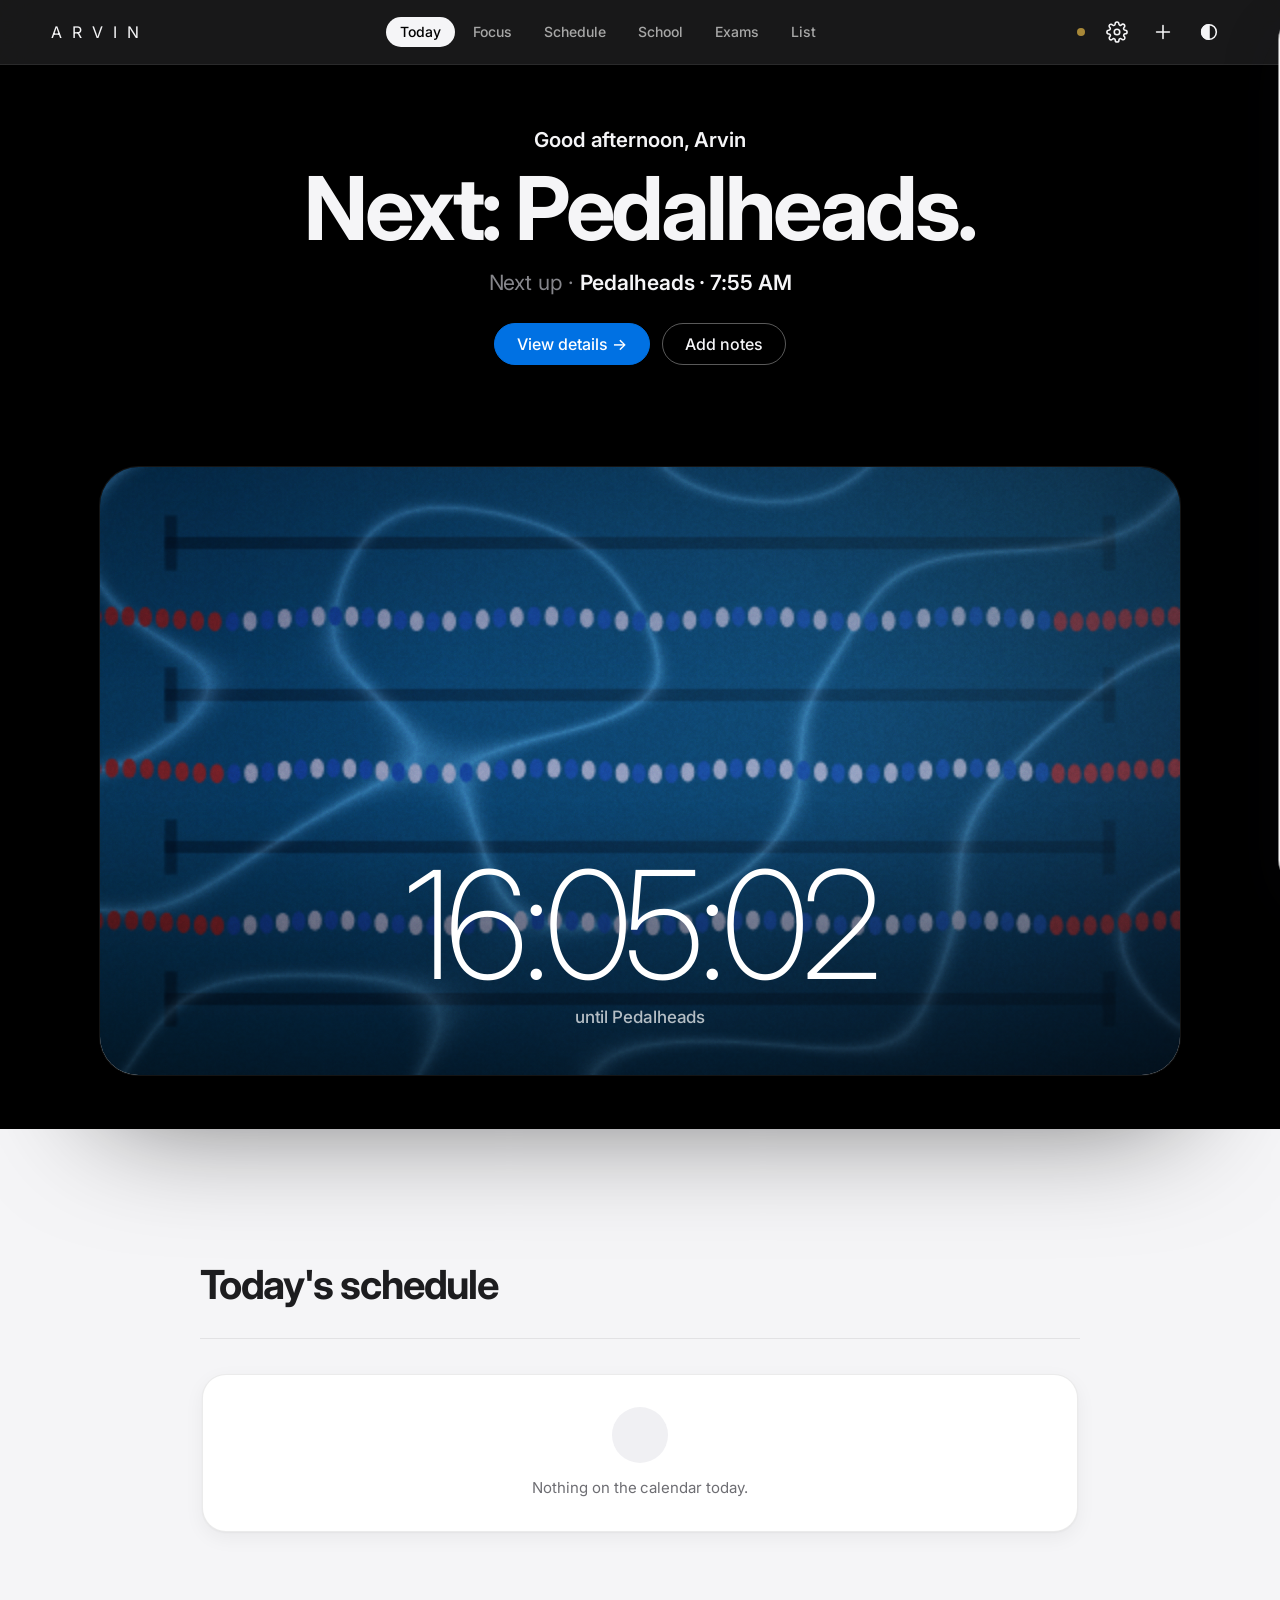
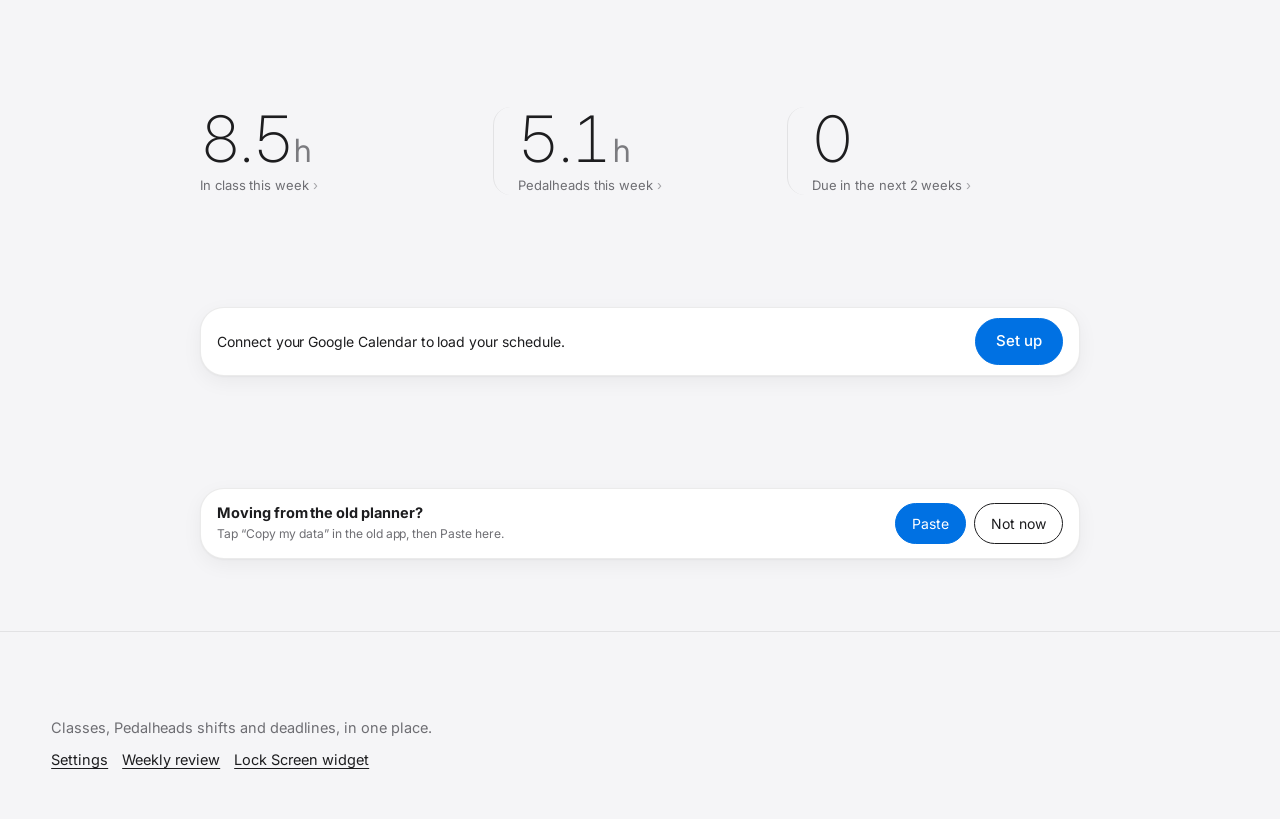
==== commit 3193d3e0: "List tab live: master to-do with weekly planning Co-Authored-By: Claude Opus 5.5 <noreply@anthropic." ====
--- a/index.html
+++ b/index.html
@@ -316,7 +316,8 @@
 </script>
 
 <link rel="stylesheet" href="focus.css">
-<link rel="stylesheet" href="projects.css"></head><body>
+<link rel="stylesheet" href="projects.css">
+<link rel="stylesheet" href="tasks.css"></head><body>
 <style id="arvin-launch-css">
 /* start-up screen, inspired by the iPhone boot screen */
 #launch{position:fixed!important;inset:0!important;z-index:9999!important;background:#000!important;overflow:hidden;opacity:1;transition:opacity .35s ease!important;display:block!important}
@@ -1299,7 +1300,7 @@
 <header class="bar" id="bar">
   <div class="bar-in">
     <p class="wordmark kn-wm" aria-label="Arvin"><b>Arvin</b></p>
-    <nav class="topnav" aria-label="Sections"><button data-t="today">Today</button><button data-t="focus">Focus</button><button data-t="week">Schedule</button><button data-t="school">School</button><button data-t="exams">Exams</button><button data-t="todo">Me</button></nav>
+    <nav class="topnav" aria-label="Sections"><button data-t="today">Today</button><button data-t="focus">Focus</button><button data-t="week">Schedule</button><button data-t="school">School</button><button data-t="exams">Exams</button><button data-t="todo">List</button></nav>
     <div class="today-lbl" id="todayLbl" hidden></div>
     <div class="hdr-r">
       <button class="icon" id="jumpBtn" aria-label="Go to schedule"><svg viewBox="0 0 24 24"><rect x="3.5" y="5" width="17" height="15" rx="2"/><path d="M3.5 10h17M8 3v4M16 3v4"/></svg></button>
@@ -1375,9 +1376,8 @@
     <div class="workgrid" id="workBox"></div>
   </section>
 
-  <section aria-labelledby="toTitle" id="todo" data-tab="todo">
-    <div class="shead"><div><h2 id="toTitle">To-do.</h2><p>Small things, so they don't slip. Give one a day and it shows up on Today.</p></div></div>
-    <div id="todoBox" style="display:flex;flex-direction:column;gap:16px"></div>
+  <section aria-label="List" id="todo" data-tab="todo">
+    <div id="mlBox"></div>
   </section>
 
   <section aria-labelledby="hbTitle" id="habits" data-tab="habits">
@@ -1408,7 +1408,7 @@
   <button data-t="school"><svg viewBox="0 0 24 24"><path d="M2.5 9.5L12 5l9.5 4.5L12 14z"/><path d="M6.5 11.5v4.2c1.6 1.5 3.4 2.3 5.5 2.3s3.9-.8 5.5-2.3v-4.2M21.5 9.5v5"/></svg>School</button>
   <button data-t="exams"><svg viewBox="0 0 24 24"><circle cx="12" cy="13" r="8"/><path d="M12 9v4l2.5 2M9.5 2.5h5"/></svg>Exams</button>
   
-  <button data-t="todo"><svg viewBox="0 0 24 24"><circle cx="12" cy="8.5" r="3.8"/><path d="M4.5 20c1.2-3.6 4-5.4 7.5-5.4s6.3 1.8 7.5 5.4"/></svg>Me<span class="badge" id="todoBadge" hidden></span></button>
+  <button data-t="todo"><svg viewBox="0 0 24 24"><path d="M9 6.5h11M9 12h11M9 17.5h11"/><circle cx="4.5" cy="6.5" r="1.2" fill="currentColor"/><circle cx="4.5" cy="12" r="1.2" fill="currentColor"/><circle cx="4.5" cy="17.5" r="1.2" fill="currentColor"/></svg>List<span class="badge" id="todoBadge" hidden></span></button>
 </nav>
 <div class="room" id="room" role="dialog" aria-modal="true" aria-labelledby="rmTitle" hidden>
   <div class="rm-top"><button class="rm-back" id="rmBack"><svg viewBox="0 0 24 24"><path d="M15 5l-7 7 7 7"/></svg><span id="rmBackTxt">Back</span></button><span class="rm-crumb" id="rmCrumb"></span><button class="icon" id="rmClose" aria-label="Close"><svg viewBox="0 0 24 24"><path d="M6 6l12 12M18 6L6 18"/></svg></button></div>
@@ -5376,7 +5376,7 @@
 (()=>{
   const hb=document.querySelector('#tabbar button[data-t="habits"]');if(hb)hb.remove();
   const hs=document.getElementById("habits");if(hs)hs.dataset.tab="habits todo";
-  const tb=document.querySelector('#tabbar button[data-t="todo"]');if(tb)for(const n of [...tb.childNodes])if(n.nodeType===3&&n.textContent.trim())n.textContent="Me";
+  const tb=document.querySelector('#tabbar button[data-t="todo"]');if(tb)for(const n of [...tb.childNodes])if(n.nodeType===3&&n.textContent.trim())n.textContent="List";
   if(TAB==="habits")goTab("todo");else applyTab(false);
   const addAp=()=>{const body=$("#shBody");if(!body||body.querySelector(".kn-appear"))return;const m=themeMode();const row=h("div",{class:"kn-appear",role:"group","aria-label":"Appearance"});
     [["auto","Auto"],["light","Day"],["dark","Night"]].forEach(([k,t])=>row.append(h("button",{type:"button","aria-pressed":String(k===m),onclick:e=>{setTheme(k);row.querySelectorAll("button").forEach(b=>b.setAttribute("aria-pressed",String(b===e.currentTarget)))}},t)));
@@ -6679,6 +6679,7 @@
 <script src="focus-street.js"></script>
 <script src="focus.js"></script>
 <script src="projects.js"></script>
+<script src="tasks.js"></script>
 <!-- native feel: no double-tap zoom + light haptic taps (iOS 18+) -->
 <style>html,body,button,a,label{touch-action:manipulation}#apHap{position:fixed;left:-9999px;top:0;opacity:0;pointer-events:none}</style>
 <label id="apHap" aria-hidden="true"><input type="checkbox" switch tabindex="-1"></label>
--- a/tasks.css
+++ b/tasks.css
@@ -0,0 +1,61 @@
+/* ================= List (master to-do) ================= */
+#mlBox{max-width:760px}
+.ml-head h2{font-size:clamp(34px,6vw,52px);font-weight:700;letter-spacing:-.035em;line-height:1;margin:0}
+.ml-head p{color:var(--m-mute,var(--muted));font-size:15.5px;margin:8px 0 0;line-height:1.45;max-width:46ch}
+.ml-add{display:flex;gap:10px;align-items:center;margin:22px 0 14px}
+.ml-in{flex:1;min-width:0;font:inherit;font-size:19px;padding:17px 20px;border-radius:22px;border:1px solid var(--m-hair,var(--line));background:var(--surface-2);color:var(--ink);outline:none;transition:border-color .2s,box-shadow .2s}
+.ml-in:focus{border-color:var(--k-plan,#1A44EA);box-shadow:0 0 0 4px color-mix(in srgb,var(--k-plan,#1A44EA) 18%,transparent)}
+.ml-in::placeholder{color:var(--m-mute,var(--muted))}
+.ml-addbtn{all:unset;cursor:pointer;flex:none;width:58px;height:58px;border-radius:50%;display:grid;place-items:center;background:var(--ink);color:var(--panel,#fff);transition:transform .15s}
+.ml-addbtn:active{transform:scale(.92)}
+.ml-addbtn svg{width:24px;height:24px;fill:none;stroke:currentColor;stroke-width:2.2;stroke-linecap:round}
+.ml-plan{display:flex;justify-content:space-between;align-items:center;gap:14px;padding:14px 16px;border-radius:20px;margin-bottom:12px;background:color-mix(in srgb,var(--k-plan,#1A44EA) 8%,transparent);border:1px solid color-mix(in srgb,var(--k-plan,#1A44EA) 20%,transparent)}
+.ml-plan b{display:block;font-size:15px;font-weight:600}
+.ml-plan span{display:block;font-size:13.5px;color:var(--m-mute,var(--muted));margin-top:2px;line-height:1.4}
+.ml-planbtns{display:flex;gap:8px;flex:none}
+.ml-planbtns .bt{white-space:nowrap}
+.ml-win{all:unset;cursor:pointer;display:flex;align-items:baseline;gap:10px;margin:6px 0 2px;padding:6px 2px}
+.ml-win b{font-weight:200;font-size:44px;letter-spacing:-.03em;line-height:1;font-variant-numeric:tabular-nums}
+.ml-win span{font-size:14.5px;color:var(--m-mute,var(--muted))}
+.ml-grp{margin-top:26px}
+.ml-grp h3{font-size:22px;font-weight:650;letter-spacing:-.015em;margin:0 0 6px;display:flex;align-items:baseline;flex-wrap:wrap;gap:4px 10px}
+.ml-grp h3 small,.ml-day h4 small{font-size:13px;font-weight:400;color:var(--m-mute,var(--muted));letter-spacing:0}
+.ml-day{margin-top:12px}
+.ml-day h4{font-size:15px;font-weight:600;margin:0 0 2px;display:flex;align-items:baseline;gap:10px;flex-wrap:wrap}
+.ml-day.work h4 small{color:var(--k-work,#C99700)}
+.ml-list{list-style:none;margin:0;padding:0}
+.ml-item{display:grid;grid-template-columns:32px minmax(0,1fr);gap:0 10px;align-items:start;padding:12px 0;border-bottom:1px solid var(--line-soft,var(--m-hair));animation:slidein .3s ease}
+.ml-item:last-child{border-bottom:0}
+.ml-item.pop .ml-ck{transform:scale(1.18)}
+.ml-ck{all:unset;cursor:pointer;width:26px;height:26px;margin-top:1px;border-radius:50%;border:2px solid var(--faint,#9A9CA0);display:grid;place-items:center;transition:background .2s,border-color .2s,transform .25s cubic-bezier(.34,1.56,.64,1)}
+.ml-ck svg{width:13px;height:13px;fill:none;stroke:transparent;stroke-width:2.3;stroke-linecap:round;stroke-linejoin:round}
+.ml-item.done>.ml-ck,.ml-item.pop>.ml-ck,.ml-chunks li.on .ml-ck{background:#30a46c;border-color:#30a46c}
+.ml-item.done>.ml-ck svg,.ml-item.pop>.ml-ck svg,.ml-chunks li.on .ml-ck svg{stroke:#fff}
+.ml-ck.sm{width:20px;height:20px}
+.ml-ck.sm svg{width:10px;height:10px}
+.ml-body{all:unset;cursor:pointer;min-width:0;display:block}
+.ml-body b{display:block;font-weight:500;font-size:16.5px;line-height:1.35;overflow-wrap:anywhere}
+.ml-item.done .ml-body b{text-decoration:line-through;opacity:.5}
+.ml-sub{display:flex;flex-wrap:wrap;align-items:center;gap:4px 10px;margin-top:4px;font-size:13px;color:var(--m-mute,var(--muted))}
+.ml-area{font-size:12px;font-weight:600;padding:2px 9px;border-radius:999px;color:var(--ac);background:color-mix(in srgb,var(--ac) 13%,transparent)}
+.ml-next{color:var(--ink);opacity:.8}
+.ml-bar{display:block;height:3px;border-radius:2px;margin-top:8px;max-width:220px;background:var(--line-soft,var(--m-hair));overflow:hidden}
+.ml-bar b{display:block!important;height:100%;border-radius:2px;background:#30a46c;transition:width .5s ease}
+.ml-more{grid-column:2;margin-top:12px}
+.ml-chunks{list-style:none;margin:0 0 12px;padding:0;display:flex;flex-direction:column;gap:8px}
+.ml-chunks li{display:grid;grid-template-columns:24px minmax(0,1fr);gap:10px;align-items:start;font-size:15px;line-height:1.35}
+.ml-chunks li.on span{text-decoration:line-through;opacity:.5}
+.ml-acts{display:flex;flex-wrap:wrap;gap:6px;margin-top:8px}
+.ml-pill{all:unset;cursor:pointer;position:relative;font-size:13.5px;padding:7px 13px;border-radius:999px;border:1px solid var(--line,var(--m-hair));color:var(--ink);transition:background .15s}
+.ml-pill:hover{background:var(--surface-2)}
+.ml-ap{--ac:var(--muted)}
+.ml-ap.on{background:color-mix(in srgb,var(--ac) 15%,transparent);border-color:var(--ac);color:var(--ac);font-weight:600}
+.ml-del{color:var(--k-exam,#C8102E)}
+.ml-datep input{position:absolute;inset:0;opacity:0;cursor:pointer;width:100%}
+.ml-hint{font-size:14px;color:var(--m-mute,var(--muted));margin:4px 0 0;line-height:1.45}
+.ml-donelist{margin-top:6px}
+.ml-empty{border-radius:24px;padding:22px 20px;margin-top:24px;border:1px dashed var(--line,var(--m-hair))}
+.ml-empty b{display:block;font-size:18px;font-weight:600}
+.ml-empty span{display:block;color:var(--m-mute,var(--muted));font-size:14.5px;margin-top:6px;line-height:1.45}
+@media (max-width:560px){.ml-plan{flex-direction:column;align-items:stretch}.ml-planbtns .bt{flex:1}.ml-in{font-size:17px;padding:15px 16px}.ml-addbtn{width:52px;height:52px}}
+@media (prefers-reduced-motion:reduce){.ml-item{animation:none}.ml-ck{transition:none}}
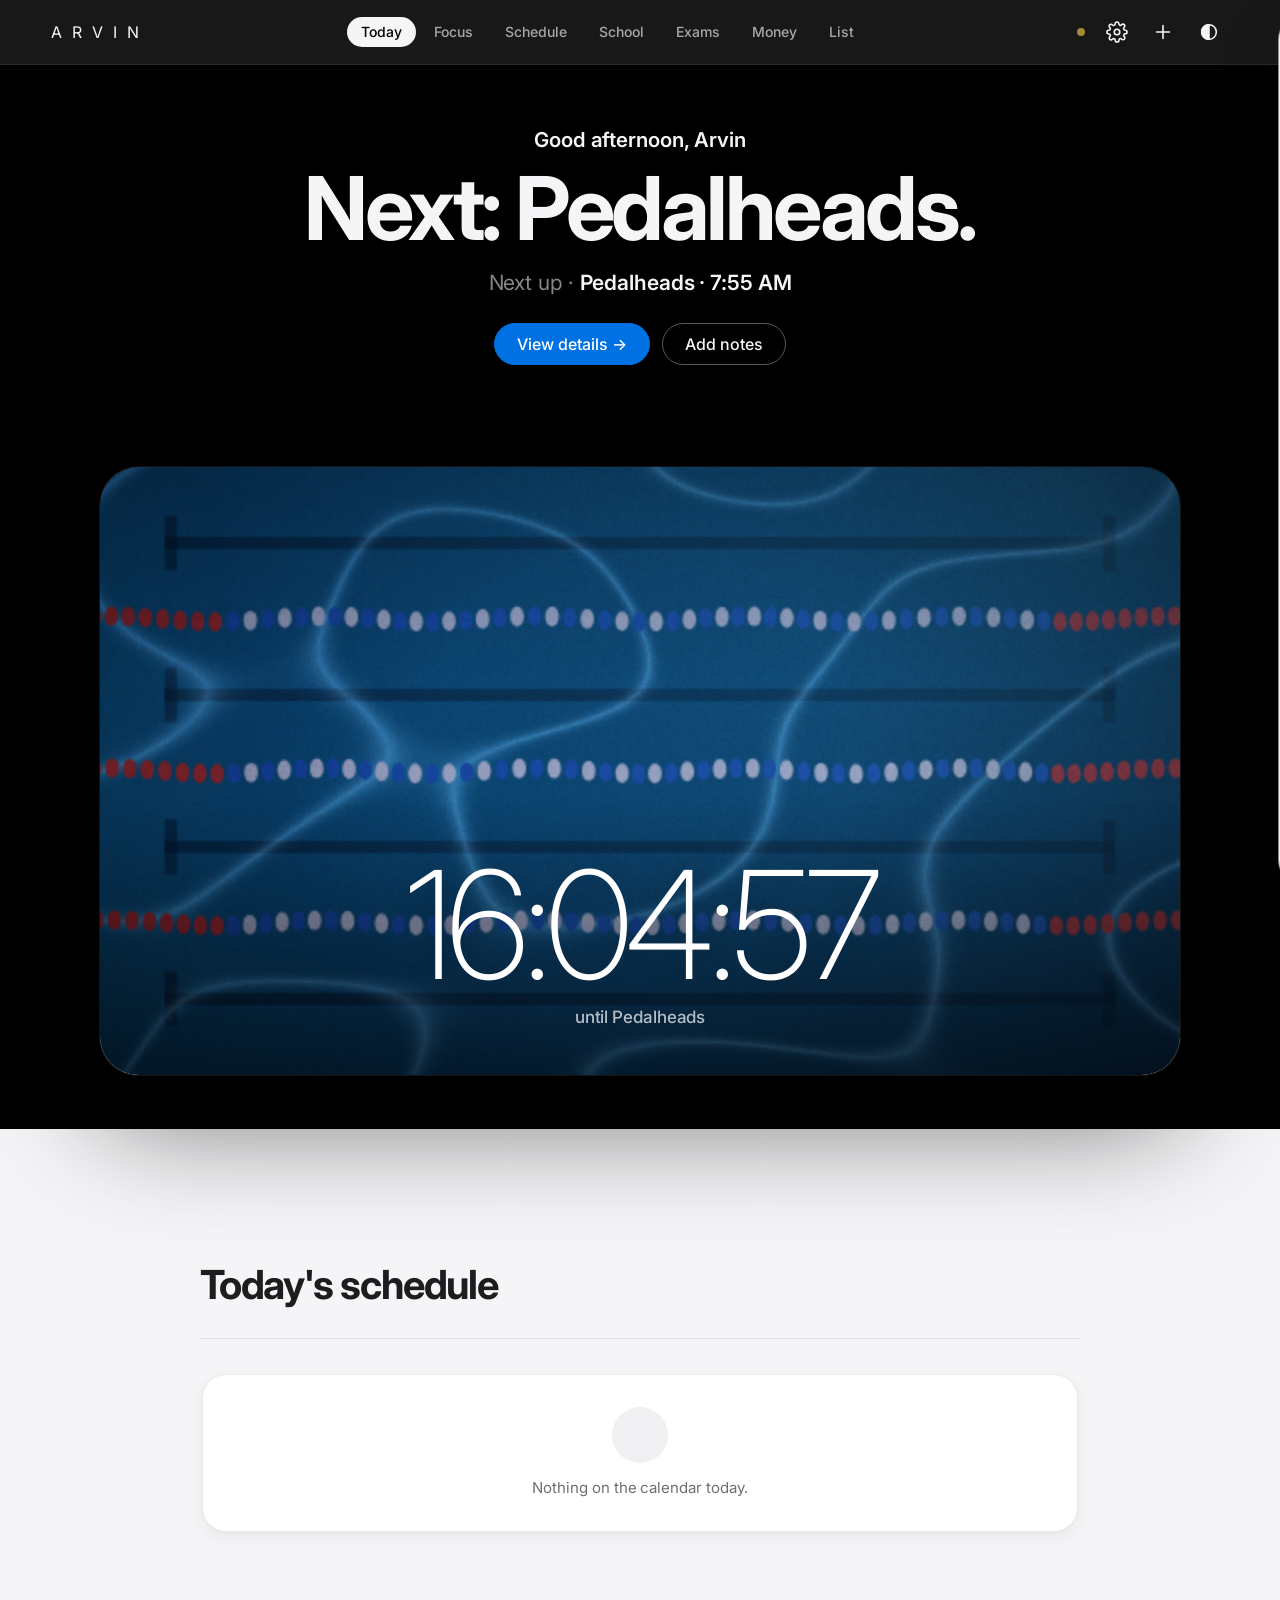
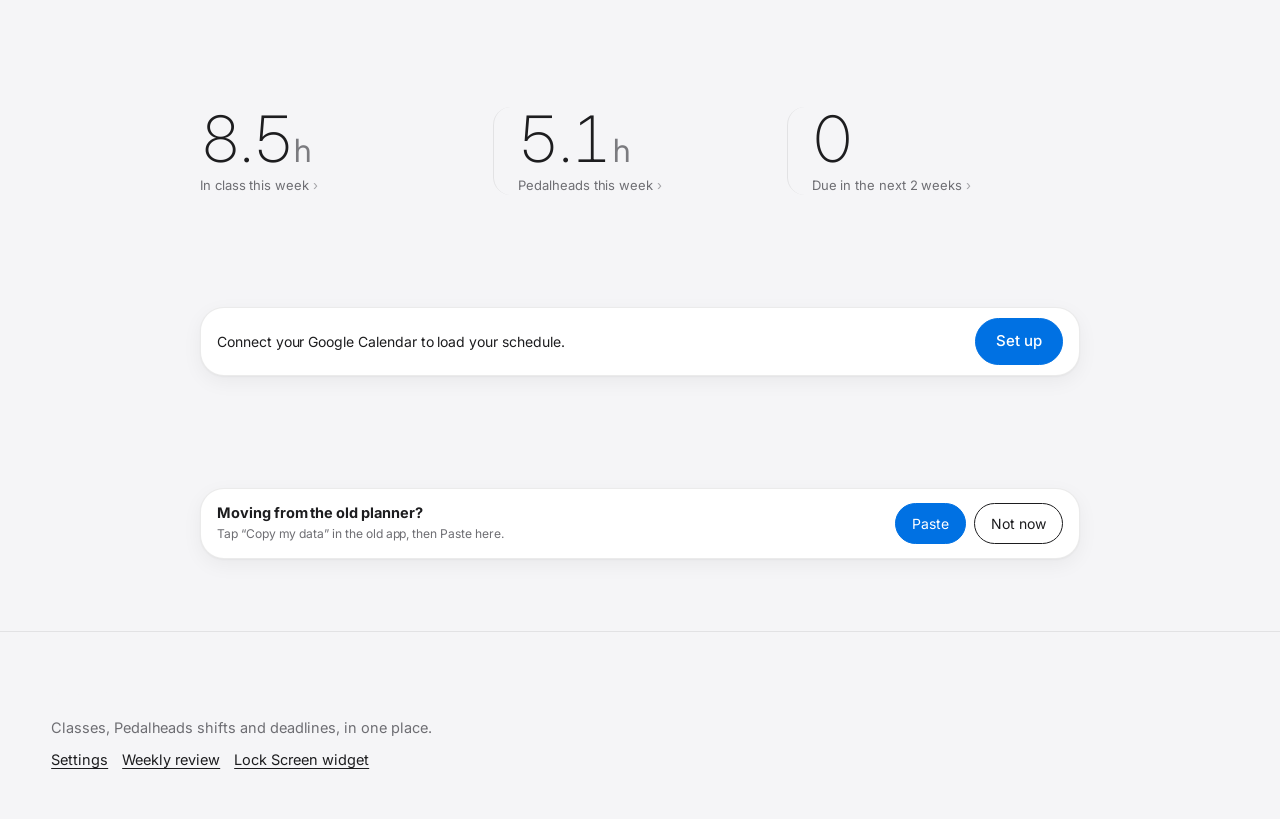
==== commit 374a5caa: "Money tab live, connected to the ARVIN Brain sheet Co-Authored-By: Claude Fable 5.2 <noreply@anthrop" ====
--- a/index.html
+++ b/index.html
@@ -317,7 +317,8 @@
 
 <link rel="stylesheet" href="focus.css">
 <link rel="stylesheet" href="projects.css">
-<link rel="stylesheet" href="tasks.css"></head><body>
+<link rel="stylesheet" href="tasks.css"><link rel="stylesheet" href="money.css">
+</head><body>
 <style id="arvin-launch-css">
 /* start-up screen, inspired by the iPhone boot screen */
 #launch{position:fixed!important;inset:0!important;z-index:9999!important;background:#000!important;overflow:hidden;opacity:1;transition:opacity .35s ease!important;display:block!important}
@@ -4091,7 +4092,7 @@
 function signIn(silent){
   if(!GA.cid){openSetup();return}
   const q=new URLSearchParams({client_id:GA.cid,redirect_uri:REDIRECT(),response_type:"token",include_granted_scopes:"true",
-    scope:"https://www.googleapis.com/auth/calendar.events https://www.googleapis.com/auth/calendar.readonly"+(silent?"":" https://www.googleapis.com/auth/drive.appdata https://www.googleapis.com/auth/drive.file")});
+    scope:"https://www.googleapis.com/auth/calendar.events https://www.googleapis.com/auth/calendar.readonly"+(silent?"":" https://www.googleapis.com/auth/drive.appdata https://www.googleapis.com/auth/drive.file https://www.googleapis.com/auth/spreadsheets")});
   if(silent)q.set("prompt","none");
   location.href="https://accounts.google.com/o/oauth2/v2/auth?"+q;
 }
@@ -4687,7 +4688,7 @@
   catch(err){e.start=was.start;e.end=was.end;refresh();syncLabel?.();toast(err?.code==="none"?"Moving events works when Google Calendar is connected":err?.code==="needs_reauth"||err?.code==="auth"?"Sign in to Google again, then try":"Couldn't move it in Google Calendar. Try again.")}}
 
 /* ---------- tabs (iPhone) and swipe ---------- */
-let TAB=(()=>{try{const t=localStorage.getItem("ap-tab");return ["today","focus","week","school","exams","todo"].includes(t)?t:"today"}catch(e){return "today"}})();
+let TAB=(()=>{try{const t=localStorage.getItem("ap-tab");return ["today","focus","money","week","school","exams","todo"].includes(t)?t:"today"}catch(e){return "today"}})();
 function goTab(t){if(t==="habits")t="todo";TAB=t;applyTab(true);scrollTo({top:0,behavior:"auto"});if(t==="week")setTimeout(()=>{try{render()}catch(e){}},30)}window.goTab=goTab;window.apSync=async()=>{try{if(SITE)await siteSync();else await nativeSync()}catch(e){}try{render()}catch(e){}};
 function applyTab(anim){const nw=narrow();
   document.querySelectorAll("[data-tab]").forEach(el=>{const on=el.dataset.tab.split(" ").includes(TAB);el.classList.toggle("off",!on);if(on&&anim){el.classList.remove("enter");void el.offsetWidth;el.classList.add("enter")}});
@@ -6680,6 +6681,8 @@
 <script src="focus.js"></script>
 <script src="projects.js"></script>
 <script src="tasks.js"></script>
+<script src="brain.js"></script>
+<script src="money.js"></script>
 <!-- native feel: no double-tap zoom + light haptic taps (iOS 18+) -->
 <style>html,body,button,a,label{touch-action:manipulation}#apHap{position:fixed;left:-9999px;top:0;opacity:0;pointer-events:none}</style>
 <label id="apHap" aria-hidden="true"><input type="checkbox" switch tabindex="-1"></label>
--- a/money.css
+++ b/money.css
@@ -0,0 +1,81 @@
+/* ================= Money tab (Nov 13 2026): payday-first, quiet, Apple-page style ================= */
+#money{max-width:820px}
+#moBox{--mo-up:#30a46c;--mo-dn:#e5484d;--mo-blue:var(--m-accent,#0071e3)}
+:root[data-theme="dark"] #moBox{--mo-up:#4cc38a;--mo-dn:#ff6369}
+
+/* black hero */
+.mo-hero{background:#000;color:#f5f5f7;border-radius:28px;padding:clamp(34px,7vw,64px) 22px clamp(28px,5vw,44px);text-align:center;margin:6px 0 26px}
+.mo-k{font-size:15px;color:#a1a1a6;margin:0;letter-spacing:-.005em}
+.mo-big{font-weight:200;font-size:clamp(76px,19vw,132px);letter-spacing:-.055em;line-height:.95;margin:10px 0 6px;font-variant-numeric:tabular-nums}
+.mo-big small{font-size:.32em;letter-spacing:-.02em;color:#86868b;font-weight:300;margin-left:2px}
+.mo-sub{font-size:15px;color:#a1a1a6;margin:0}
+.mo-split{max-width:420px;margin:26px auto 0}
+.mo-sbar{display:flex;gap:4px;height:8px}
+.mo-sbar i{display:block;border-radius:6px;min-width:6px;transition:flex .8s var(--m-out,cubic-bezier(.22,1,.36,1))}
+.mo-sbar .inv{background:#f5f5f7}
+.mo-sbar .sp{background:#48484a}
+.mo-slbl{display:flex;justify-content:space-between;margin-top:9px;font-size:13px;color:#a1a1a6}
+.mo-slbl b{color:#f5f5f7;font-weight:600}
+.mo-warn{font-size:12.5px;color:#a1a1a6;margin:10px 0 0}
+.mo-acts{display:flex;gap:10px;justify-content:center;flex-wrap:wrap;margin-top:28px}
+
+/* pills */
+.mo-pill{display:inline-flex;align-items:center;justify-content:center;border:0;border-radius:999px;padding:11px 20px;font:inherit;font-size:15px;font-weight:500;cursor:pointer;text-decoration:none;color:var(--m-ink);background:var(--m-card2,#f0f0f3);transition:transform .2s cubic-bezier(.34,1.56,.64,1)}
+.mo-pill:active{transform:scale(.95)}
+.mo-pill.blue{background:var(--mo-blue);color:#fff}
+.mo-pill.line{background:transparent;color:#2997ff;box-shadow:inset 0 0 0 1px #2997ff}
+.mo-pill.sm{padding:7px 14px;font-size:14px}
+
+/* light page */
+.mo-note{display:flex;align-items:center;justify-content:space-between;gap:14px;background:var(--m-card);border-radius:18px;padding:14px 16px;margin-bottom:22px;font-size:14.5px;color:var(--m-mute)}
+.mo-sec{margin:0 0 34px}
+.mo-sec h3{font-size:22px;font-weight:700;letter-spacing:-.02em;margin:0 0 4px;color:var(--m-ink)}
+.mo-sh{display:flex;justify-content:space-between;align-items:baseline;gap:12px}
+.mo-tot{text-align:right}
+.mo-tot b{display:block;font-weight:200;font-size:34px;letter-spacing:-.03em;line-height:1;font-variant-numeric:tabular-nums;color:var(--m-ink)}
+.mo-tot i{font-style:normal;font-size:13px}
+.mo-hint{font-size:13px;color:var(--m-mute);margin:8px 0 0;line-height:1.4}
+.mo-list{background:var(--m-card);border-radius:22px;margin-top:12px;padding:0 18px}
+.mo-row,.mo-stk{display:flex;align-items:center;gap:12px;padding:15px 0;border-top:1px solid var(--m-hair)}
+.mo-list>:first-child{border-top:0}
+.mo-row.busy{opacity:.45;pointer-events:none}
+.mo-l{flex:1;min-width:0}
+.mo-l b{display:block;font-size:16px;font-weight:600;color:var(--m-ink);letter-spacing:-.01em}
+.mo-l span{display:block;font-size:13px;color:var(--m-mute);margin-top:1px;white-space:nowrap;overflow:hidden;text-overflow:ellipsis}
+.mo-hrs{border:0;background:none;font:inherit;font-size:16px;color:var(--m-mute);font-variant-numeric:tabular-nums;cursor:pointer;padding:6px 4px}
+.mo-ok{width:34px;height:34px;border-radius:50%;border:0;background:var(--m-ink);display:grid;place-items:center;cursor:pointer;flex:none;transition:transform .2s cubic-bezier(.34,1.56,.64,1)}
+.mo-ok:active{transform:scale(.88)}
+.mo-ok svg{width:14px;height:14px;stroke:var(--m-card);fill:none;stroke-width:2;stroke-linecap:round;stroke-linejoin:round}
+.mo-hin{width:70px;font:inherit;font-size:16px;text-align:right;border:0;border-radius:10px;padding:7px 9px;background:var(--m-card2,#f0f0f3);color:var(--m-ink)}
+.mo-amt{font-weight:300;font-size:20px;font-variant-numeric:tabular-nums;color:var(--m-ink)}
+
+/* stocks */
+.mo-stk{flex-wrap:wrap}
+.mo-spark{width:84px;height:30px;flex:none}
+.mo-spark path{fill:none;stroke-width:1.8;stroke-linecap:round;stroke-linejoin:round}
+.mo-spark.up path{stroke:var(--mo-up)}
+.mo-spark.dn path{stroke:var(--mo-dn)}
+.mo-spark .flat{stroke:var(--m-hair);stroke-dasharray:2 4}
+.mo-r{text-align:right;min-width:86px}
+.mo-r b{display:block;font-weight:300;font-size:18px;font-variant-numeric:tabular-nums;color:var(--m-ink)}
+.mo-r span{font-size:13px;font-variant-numeric:tabular-nums}
+.up{color:var(--mo-up)}.dn{color:var(--mo-dn)}
+.mo-news{flex-basis:100%;margin:2px 0 0;font-size:13.5px;line-height:1.45;color:var(--m-mute)}
+.mo-news b{color:var(--m-ink);font-weight:600;margin-right:4px}
+
+/* pay bars */
+.mo-bars{display:flex;align-items:flex-end;gap:8px;height:170px;background:var(--m-card);border-radius:22px;padding:18px 16px 14px;margin-top:12px}
+.mo-bar{flex:1;height:100%;display:flex;flex-direction:column;justify-content:flex-end;align-items:center;gap:6px;min-width:0}
+.mo-bar i{display:block;width:100%;max-width:34px;border-radius:8px;background:var(--m-card2,#e8e8ed);transition:height .9s var(--m-out,cubic-bezier(.22,1,.36,1))}
+.mo-bar.past i{background:color-mix(in srgb,var(--m-ink) 22%,transparent)}
+.mo-bar.now i{background:var(--m-ink)}
+.mo-bar.fut i{background:transparent;box-shadow:inset 0 0 0 1.5px color-mix(in srgb,var(--m-ink) 25%,transparent)}
+.mo-bar b{font-size:11.5px;font-weight:500;color:var(--m-ink);font-variant-numeric:tabular-nums;order:-1}
+.mo-bar span{font-size:11px;color:var(--m-mute);white-space:nowrap}
+.mo-bar.now span{color:var(--m-ink);font-weight:600}
+
+@media (max-width:420px){.mo-spark{width:60px}.mo-bar b{font-size:10px}}
+@media (prefers-reduced-motion:reduce){.mo-sbar i,.mo-bar i,.mo-pill,.mo-ok{transition:none}}
+/* seven tabs now (Money added) */
+nav#tabbar.tabbar{grid-template-columns:repeat(7,1fr)!important}
+nav#tabbar.tabbar button{font-size:9.5px!important;min-width:0}
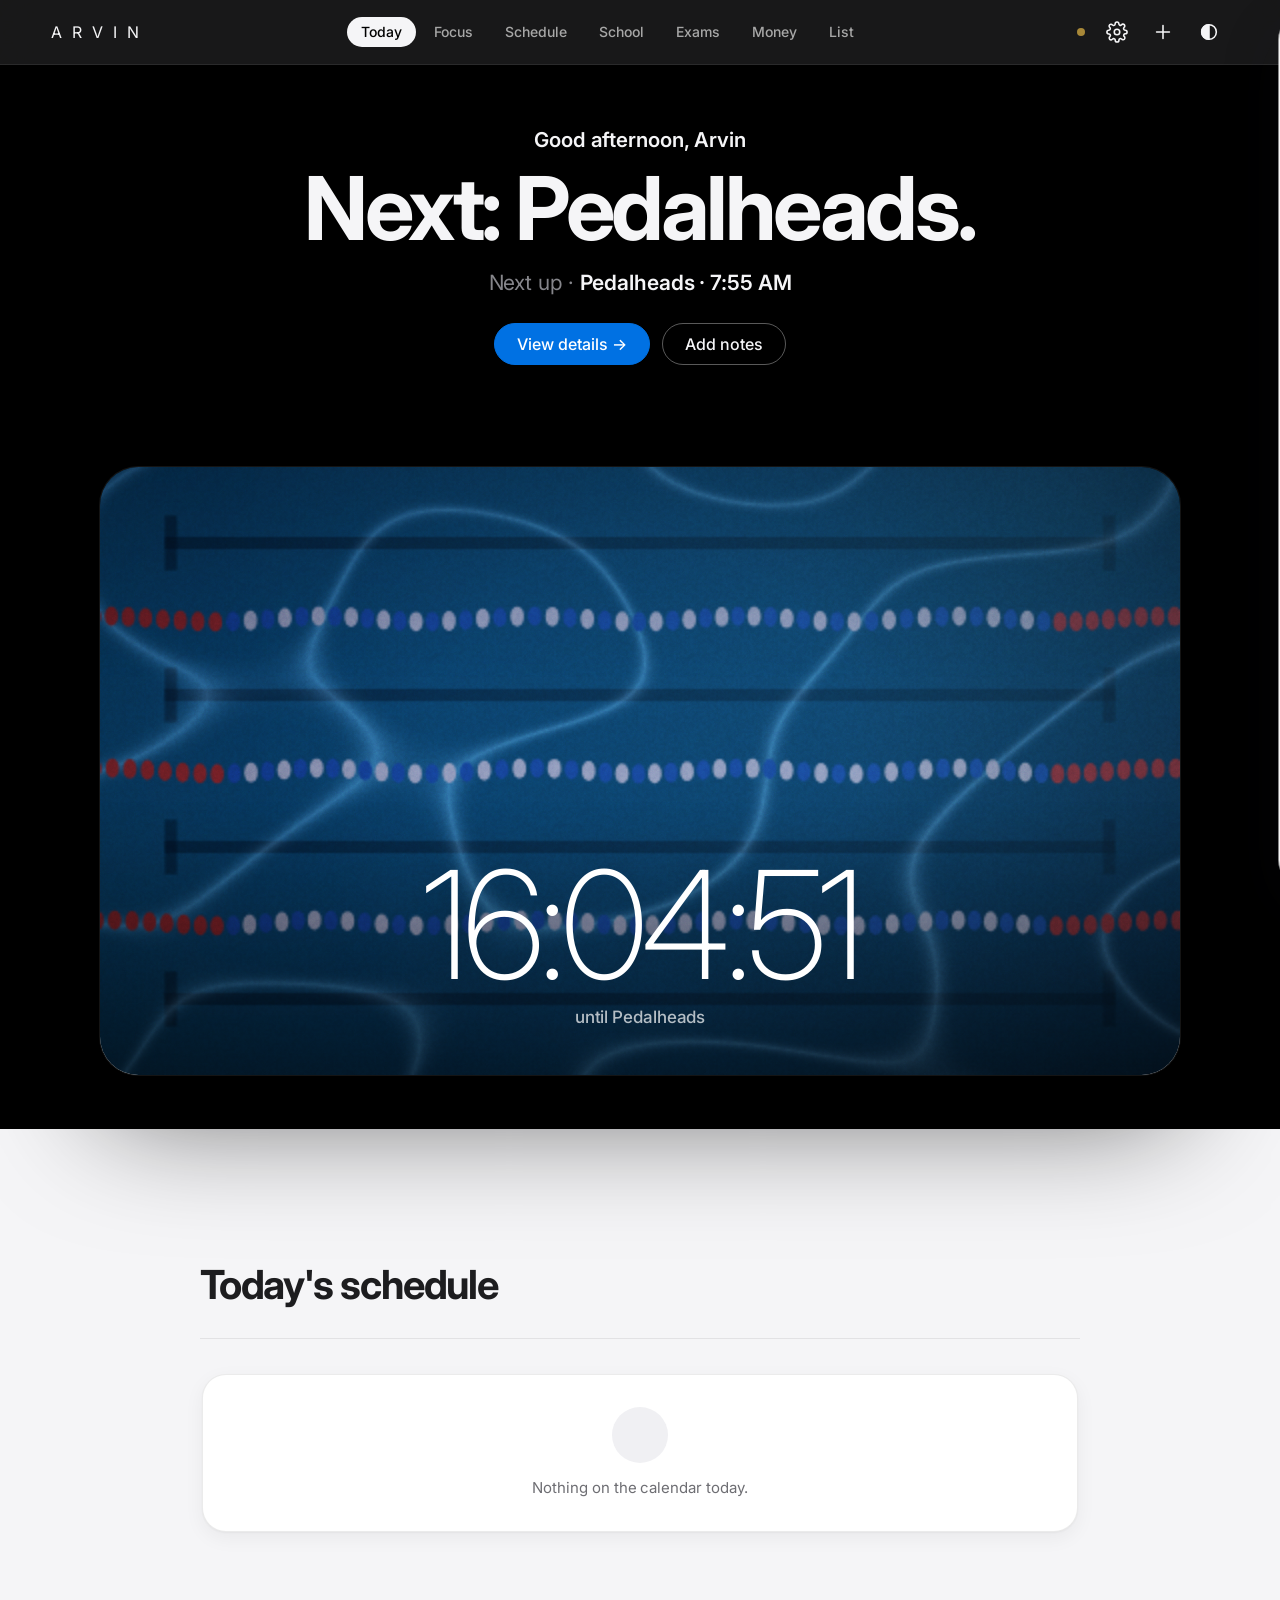
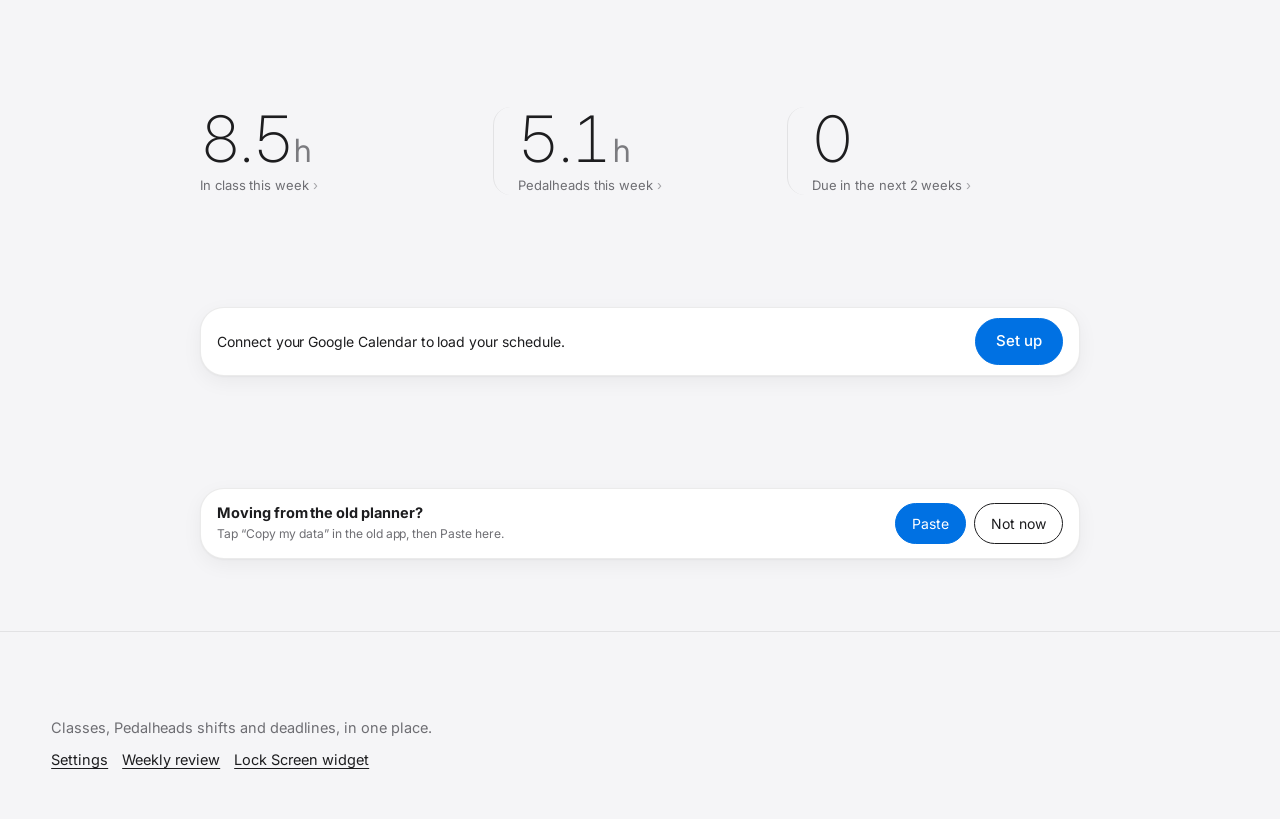
==== commit 4f51a8af: "Brain sync for List, Focus and Grades; spending, tutoring paid and cover-shift check in Money Co-Aut" ====
--- a/index.html
+++ b/index.html
@@ -6683,6 +6683,7 @@
 <script src="tasks.js"></script>
 <script src="brain.js"></script>
 <script src="money.js"></script>
+<script src="sync.js"></script>
 <!-- native feel: no double-tap zoom + light haptic taps (iOS 18+) -->
 <style>html,body,button,a,label{touch-action:manipulation}#apHap{position:fixed;left:-9999px;top:0;opacity:0;pointer-events:none}</style>
 <label id="apHap" aria-hidden="true"><input type="checkbox" switch tabindex="-1"></label>
--- a/money.css
+++ b/money.css
@@ -79,3 +79,40 @@
 /* seven tabs now (Money added) */
 nav#tabbar.tabbar{grid-template-columns:repeat(7,1fr)!important}
 nav#tabbar.tabbar button{font-size:9.5px!important;min-width:0}
+
+/* ---------- Grades block on the School tab ---------- */
+#brGrades{max-width:820px;margin:0 0 30px}
+.gr-head h3{font-size:22px;font-weight:700;letter-spacing:-.02em;margin:0;color:var(--m-ink)}
+.gr-head p{font-size:13px;color:var(--m-mute);margin:4px 0 0}
+.gr-list{background:var(--m-card);border-radius:22px;margin-top:12px;padding:0 18px}
+.gr-course{border-top:1px solid var(--m-hair)}
+.gr-course:first-child{border-top:0}
+.gr-row{display:flex;align-items:center;justify-content:space-between;gap:12px;width:100%;padding:15px 0;border:0;background:none;font:inherit;text-align:left;cursor:pointer;color:var(--m-ink)}
+.gr-l b{display:block;font-size:16px;font-weight:600;letter-spacing:-.01em}
+.gr-l i{display:block;font-style:normal;font-size:13px;color:var(--m-mute);margin-top:1px}
+.gr-n{font-weight:200;font-size:40px;letter-spacing:-.04em;line-height:1;font-variant-numeric:tabular-nums}
+.gr-n small{font-size:18px;opacity:.5}
+.gr-items{padding:0 0 10px}
+.gr-item{display:flex;align-items:center;gap:8px;padding:9px 0;border-top:1px solid var(--m-hair)}
+.gr-item span{flex:1;min-width:0}
+.gr-item b{display:block;font-size:14.5px;font-weight:500;color:var(--m-ink)}
+.gr-item i{display:block;font-style:normal;font-size:12px;color:var(--m-mute)}
+.gr-score{border:0;background:var(--m-card2,#f0f0f3);color:var(--m-ink);border-radius:999px;padding:7px 14px;font:inherit;font-size:14px;cursor:pointer}
+.gr-in{width:64px;font:inherit;font-size:16px;text-align:right;border:0;border-radius:10px;padding:7px 8px;background:var(--m-card2,#f0f0f3);color:var(--m-ink)}
+
+/* ---------- Money: spending, tutoring, cover check ---------- */
+.mo-safe{display:flex;justify-content:space-between;align-items:baseline;gap:12px}
+.mo-safe b{font-weight:200;font-size:44px;letter-spacing:-.04em;line-height:1;font-variant-numeric:tabular-nums;color:var(--m-ink)}
+.mo-add{display:flex;gap:8px;padding:12px 0}
+.mo-add input{flex:1;min-width:0;font:inherit;font-size:16px;border:0;border-radius:12px;padding:10px 12px;background:var(--m-card2,#f0f0f3);color:var(--m-ink)}
+.mo-add input.amt{flex:0 0 92px;text-align:right}
+.mo-chips{display:flex;gap:8px;flex-wrap:wrap;margin-top:12px}
+.mo-chip{border:0;border-radius:999px;padding:8px 14px;font:inherit;font-size:14px;background:var(--m-card);color:var(--m-mute);cursor:pointer}
+.mo-chip[aria-pressed="true"]{background:var(--m-ink);color:var(--m-card)}
+.mo-cover{display:grid;grid-template-columns:repeat(3,1fr);gap:0;background:var(--m-card);border-radius:22px;margin-top:12px;padding:16px 6px;text-align:center}
+.mo-cover div b{display:block;font-weight:200;font-size:30px;letter-spacing:-.03em;line-height:1.05;font-variant-numeric:tabular-nums;color:var(--m-ink)}
+.mo-cover div span{font-size:12px;color:var(--m-mute)}
+.mo-cover div+div{border-left:1px solid var(--m-hair)}
+.mo-step{display:inline-flex;align-items:center;gap:10px;font-size:15px;color:var(--m-ink)}
+.mo-step button{width:32px;height:32px;border-radius:50%;border:0;background:var(--m-card);color:var(--m-ink);font-size:18px;cursor:pointer}
+.mo-paid{border:0;background:var(--m-card2,#f0f0f3);color:var(--m-ink);border-radius:999px;padding:7px 14px;font:inherit;font-size:14px;cursor:pointer}
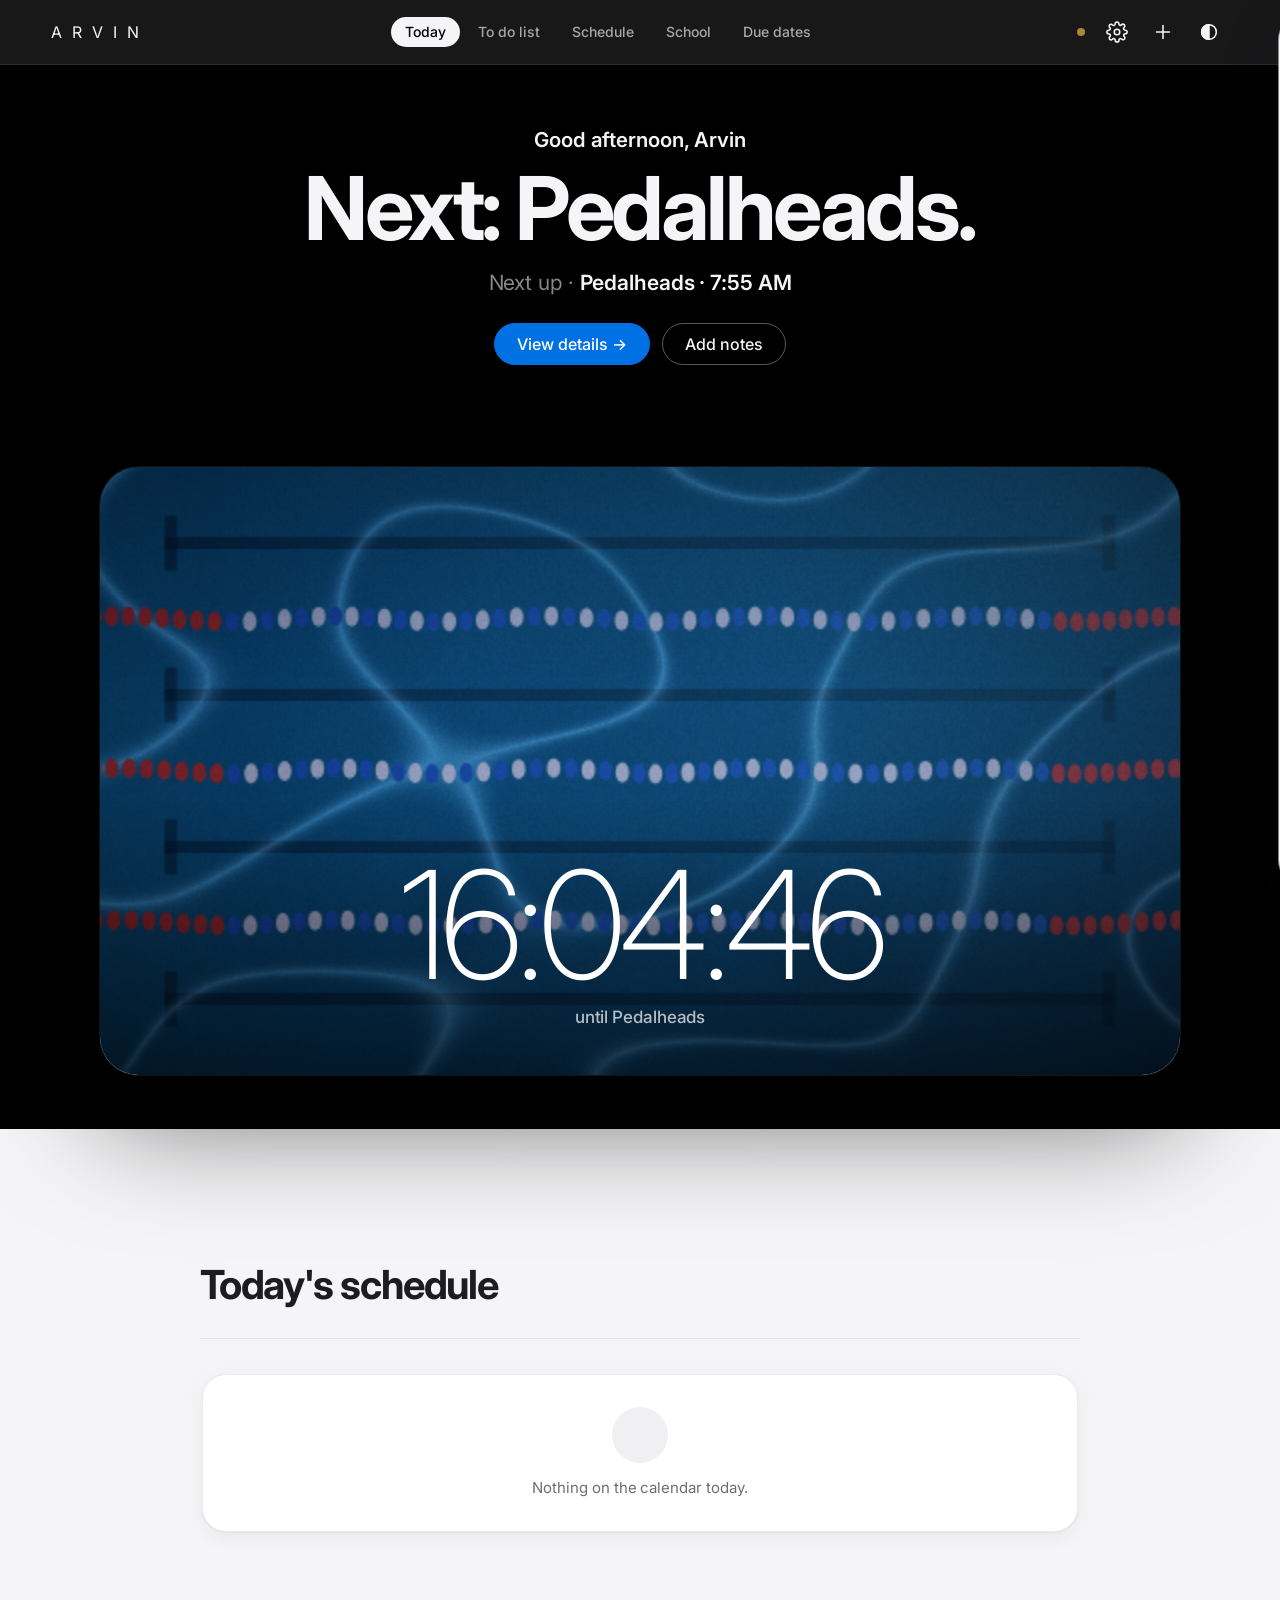
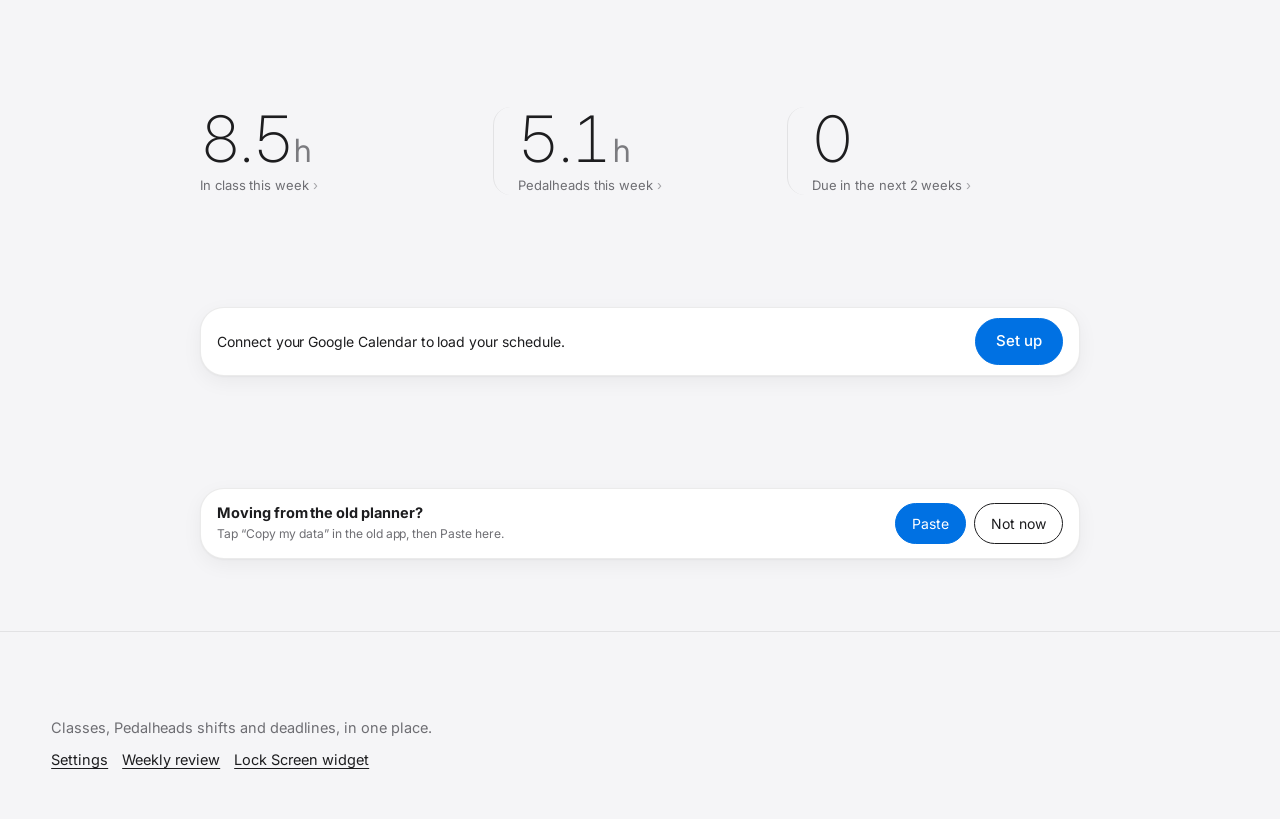
==== commit a1863590: "Hide List and Money tabs (kept in code); rename Focus to To do list and Exams to Due dates Co-Author" ====
--- a/index.html
+++ b/index.html
@@ -1301,7 +1301,7 @@
 <header class="bar" id="bar">
   <div class="bar-in">
     <p class="wordmark kn-wm" aria-label="Arvin"><b>Arvin</b></p>
-    <nav class="topnav" aria-label="Sections"><button data-t="today">Today</button><button data-t="focus">Focus</button><button data-t="week">Schedule</button><button data-t="school">School</button><button data-t="exams">Exams</button><button data-t="todo">List</button></nav>
+    <nav class="topnav" aria-label="Sections"><button data-t="today">Today</button><button data-t="focus">To do list</button><button data-t="week">Schedule</button><button data-t="school">School</button><button data-t="exams">Due dates</button><button data-t="todo">List</button></nav>
     <div class="today-lbl" id="todayLbl" hidden></div>
     <div class="hdr-r">
       <button class="icon" id="jumpBtn" aria-label="Go to schedule"><svg viewBox="0 0 24 24"><rect x="3.5" y="5" width="17" height="15" rx="2"/><path d="M3.5 10h17M8 3v4M16 3v4"/></svg></button>
@@ -1330,7 +1330,7 @@
     <div class="today" id="todayBox"></div>
   </section>
 
-  <section aria-label="Focus" id="focus" data-tab="focus">
+  <section aria-label="To do list" id="focus" data-tab="focus">
     <div id="focusBox"></div>
     <div id="projBox"></div>
   </section>
@@ -1350,7 +1350,7 @@
   </section>
 
   <section aria-labelledby="dTitle" id="exams" data-tab="exams">
-    <div class="shead"><div><h2 id="dTitle">Exams and due dates.</h2><p>Counted down in days, soonest first.</p></div></div>
+    <div class="shead"><div><h2 id="dTitle">Due dates.</h2><p>Counted down in days, soonest first.</p></div></div>
     <div class="tl30" id="tl30"></div>
     <div class="dgrid" id="dgrid"></div>
   </section>
@@ -1404,10 +1404,10 @@
 
 <nav class="tabbar" id="tabbar" aria-label="Sections">
   <button data-t="today"><svg viewBox="0 0 24 24"><circle cx="12" cy="12" r="4"/><path d="M12 2.5v2M12 19.5v2M4.6 4.6l1.4 1.4M18 18l1.4 1.4M2.5 12h2M19.5 12h2M4.6 19.4L6 18M18 6l1.4-1.4"/></svg>Today</button>
-  <button data-t="focus"><svg viewBox="0 0 24 24"><circle cx="12" cy="12" r="8.5"/><circle cx="12" cy="12" r="4.5"/><circle cx="12" cy="12" r="1" fill="currentColor"/></svg>Focus</button>
+  <button data-t="focus"><svg viewBox="0 0 24 24"><circle cx="12" cy="12" r="8.5"/><circle cx="12" cy="12" r="4.5"/><circle cx="12" cy="12" r="1" fill="currentColor"/></svg>To do list</button>
   <button data-t="week"><svg viewBox="0 0 24 24"><rect x="3.5" y="5" width="17" height="15" rx="2"/><path d="M3.5 10h17M8 3v4M16 3v4"/></svg>Schedule</button>
   <button data-t="school"><svg viewBox="0 0 24 24"><path d="M2.5 9.5L12 5l9.5 4.5L12 14z"/><path d="M6.5 11.5v4.2c1.6 1.5 3.4 2.3 5.5 2.3s3.9-.8 5.5-2.3v-4.2M21.5 9.5v5"/></svg>School</button>
-  <button data-t="exams"><svg viewBox="0 0 24 24"><circle cx="12" cy="13" r="8"/><path d="M12 9v4l2.5 2M9.5 2.5h5"/></svg>Exams</button>
+  <button data-t="exams"><svg viewBox="0 0 24 24"><circle cx="12" cy="13" r="8"/><path d="M12 9v4l2.5 2M9.5 2.5h5"/></svg>Due dates</button>
   
   <button data-t="todo"><svg viewBox="0 0 24 24"><path d="M9 6.5h11M9 12h11M9 17.5h11"/><circle cx="4.5" cy="6.5" r="1.2" fill="currentColor"/><circle cx="4.5" cy="12" r="1.2" fill="currentColor"/><circle cx="4.5" cy="17.5" r="1.2" fill="currentColor"/></svg>List<span class="badge" id="todoBadge" hidden></span></button>
 </nav>
@@ -4688,9 +4688,12 @@
   catch(err){e.start=was.start;e.end=was.end;refresh();syncLabel?.();toast(err?.code==="none"?"Moving events works when Google Calendar is connected":err?.code==="needs_reauth"||err?.code==="auth"?"Sign in to Google again, then try":"Couldn't move it in Google Calendar. Try again.")}}
 
 /* ---------- tabs (iPhone) and swipe ---------- */
+/* Hidden tabs: code and data stay; remove a name here to bring a tab back. */
+const HIDDEN_TABS=["money","todo"];
+(()=>{const st=document.createElement("style");st.textContent=HIDDEN_TABS.map(t=>`.topnav [data-t="${t}"],#tabbar [data-t="${t}"]{display:none!important}`).join("");document.head.append(st)})();
 let TAB=(()=>{try{const t=localStorage.getItem("ap-tab");return ["today","focus","money","week","school","exams","todo"].includes(t)?t:"today"}catch(e){return "today"}})();
-function goTab(t){if(t==="habits")t="todo";TAB=t;applyTab(true);scrollTo({top:0,behavior:"auto"});if(t==="week")setTimeout(()=>{try{render()}catch(e){}},30)}window.goTab=goTab;window.apSync=async()=>{try{if(SITE)await siteSync();else await nativeSync()}catch(e){}try{render()}catch(e){}};
-function applyTab(anim){const nw=narrow();
+function goTab(t){if(t==="habits")t="todo";if(HIDDEN_TABS.includes(t))t="today";TAB=t;applyTab(true);scrollTo({top:0,behavior:"auto"});if(t==="week")setTimeout(()=>{try{render()}catch(e){}},30)}window.goTab=goTab;window.apSync=async()=>{try{if(SITE)await siteSync();else await nativeSync()}catch(e){}try{render()}catch(e){}};
+function applyTab(anim){if(HIDDEN_TABS.includes(TAB))TAB="today";const nw=narrow();
   document.querySelectorAll("[data-tab]").forEach(el=>{const on=el.dataset.tab.split(" ").includes(TAB);el.classList.toggle("off",!on);if(on&&anim){el.classList.remove("enter");void el.offsetWidth;el.classList.add("enter")}});
   document.querySelectorAll("#tabbar button").forEach(b=>b.setAttribute("aria-current",b.dataset.t===TAB?"page":"false"));document.querySelectorAll(".topnav button[data-t]").forEach(b=>b.setAttribute("aria-current",String(b.dataset.t===TAB)));document.documentElement.dataset.apTab=TAB;try{localStorage.setItem("ap-tab",TAB)}catch(e){}
   const late=ST.todos.filter(t=>!t.done&&t.day&&t.day<=nowParts().key).length,bd=$("#todoBadge");if(bd){bd.textContent=late;bd.hidden=!late}}
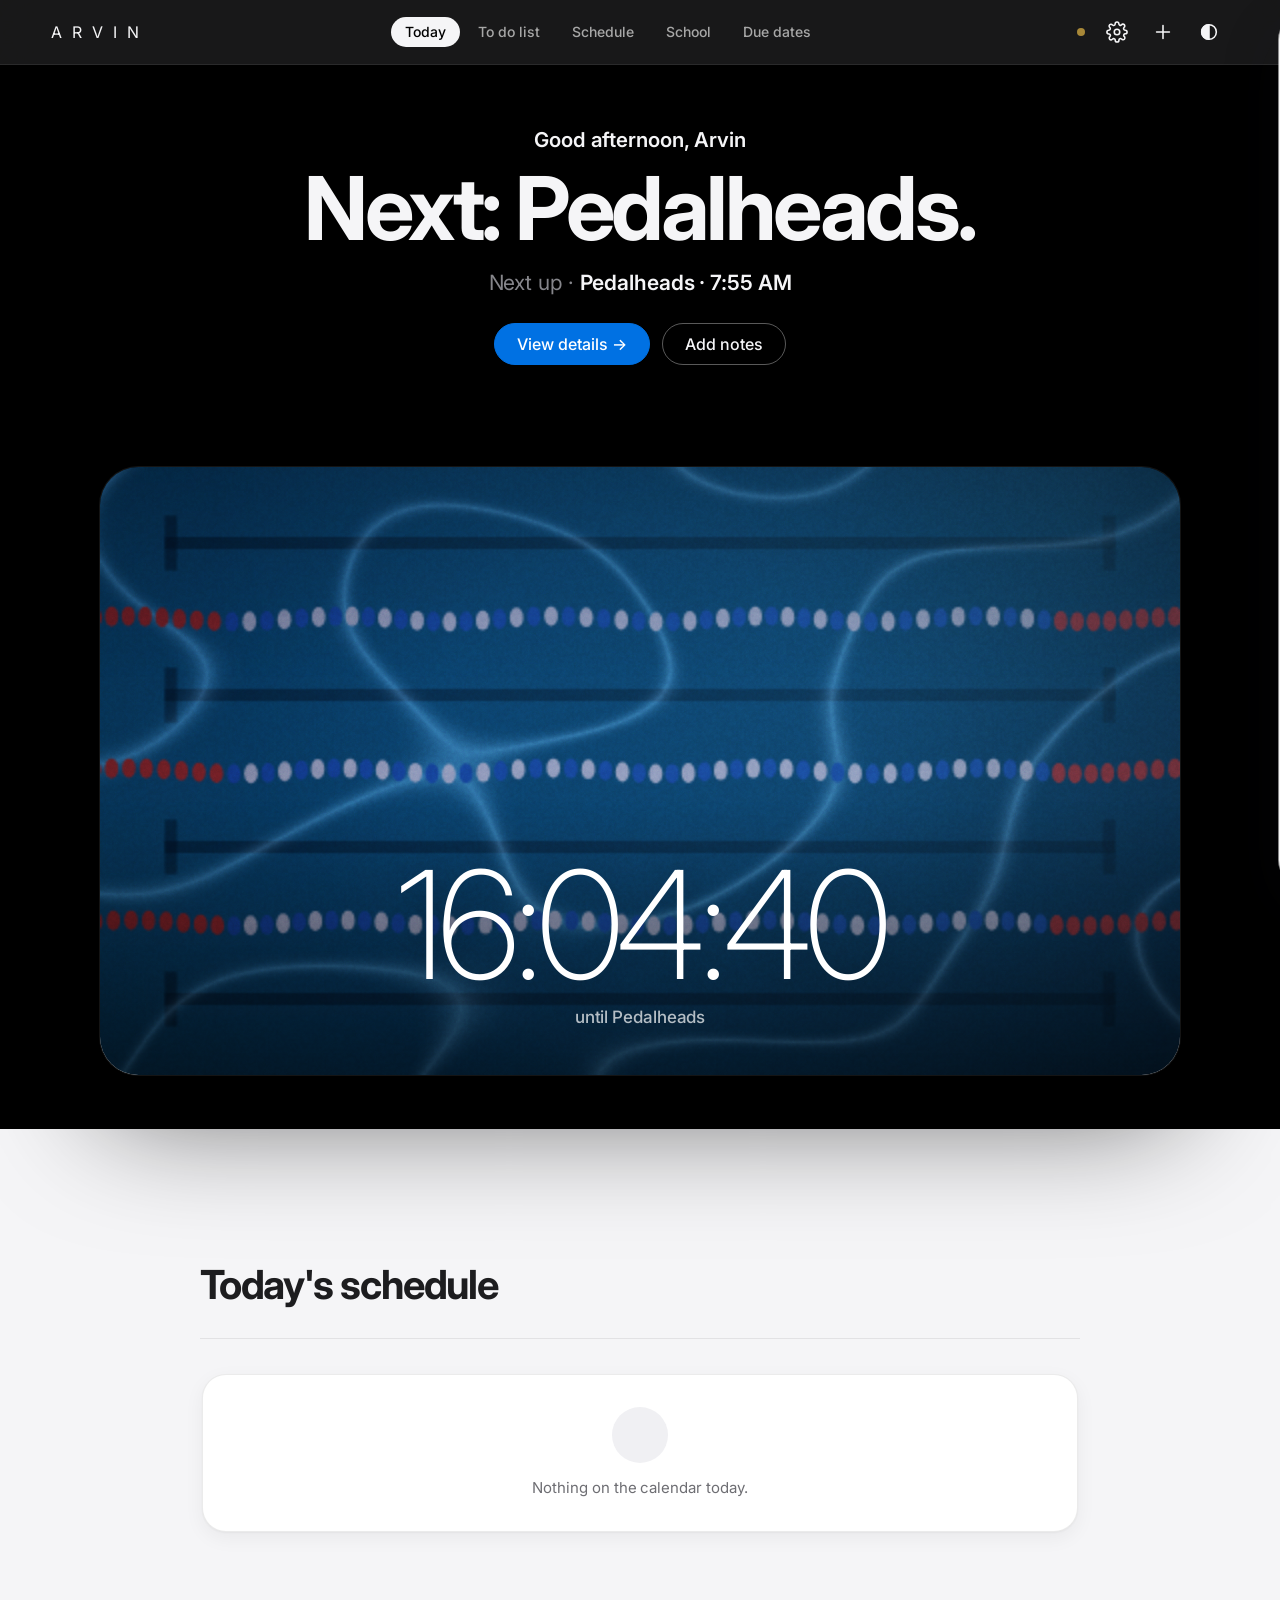
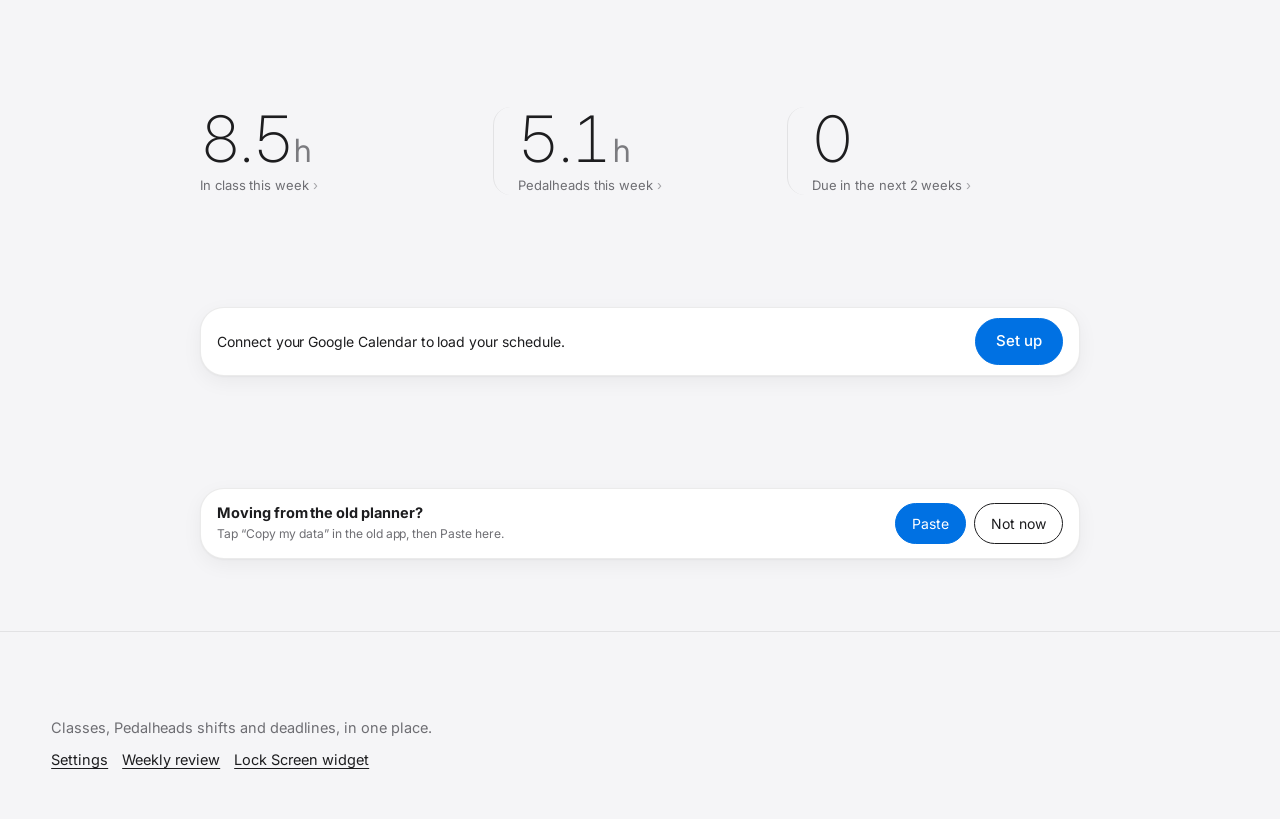
==== commit 463d1709: "Keep tab labels on one line Co-Authored-By: Claude Opus 5.5 <noreply@anthropic.com> Claude-Session: " ====
--- a/index.html
+++ b/index.html
@@ -4690,7 +4690,7 @@
 /* ---------- tabs (iPhone) and swipe ---------- */
 /* Hidden tabs: code and data stay; remove a name here to bring a tab back. */
 const HIDDEN_TABS=["money","todo"];
-(()=>{const st=document.createElement("style");st.textContent=HIDDEN_TABS.map(t=>`.topnav [data-t="${t}"],#tabbar [data-t="${t}"]{display:none!important}`).join("");document.head.append(st)})();
+(()=>{const st=document.createElement("style");st.textContent=HIDDEN_TABS.map(t=>`.topnav [data-t="${t}"],#tabbar [data-t="${t}"]{display:none!important}`).join("")+"#tabbar button{white-space:nowrap}";document.head.append(st)})();
 let TAB=(()=>{try{const t=localStorage.getItem("ap-tab");return ["today","focus","money","week","school","exams","todo"].includes(t)?t:"today"}catch(e){return "today"}})();
 function goTab(t){if(t==="habits")t="todo";if(HIDDEN_TABS.includes(t))t="today";TAB=t;applyTab(true);scrollTo({top:0,behavior:"auto"});if(t==="week")setTimeout(()=>{try{render()}catch(e){}},30)}window.goTab=goTab;window.apSync=async()=>{try{if(SITE)await siteSync();else await nativeSync()}catch(e){}try{render()}catch(e){}};
 function applyTab(anim){if(HIDDEN_TABS.includes(TAB))TAB="today";const nw=narrow();
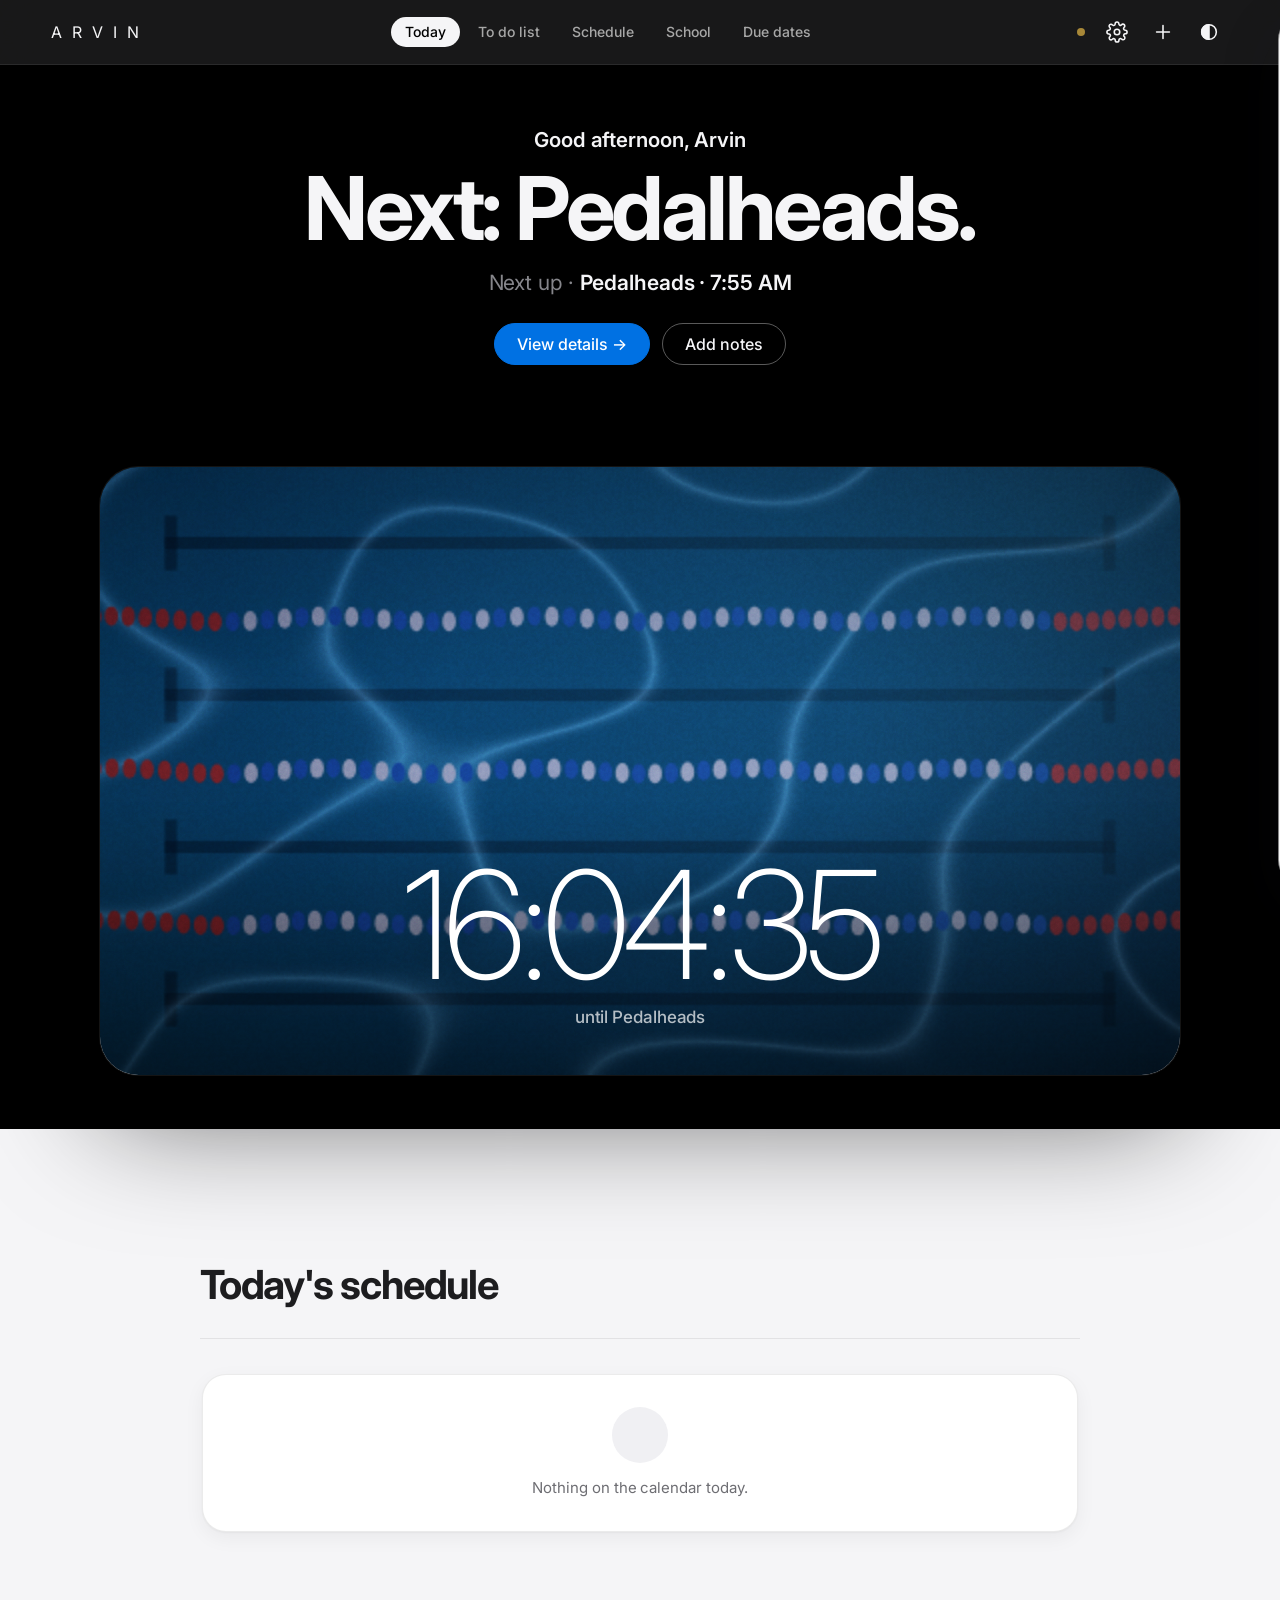
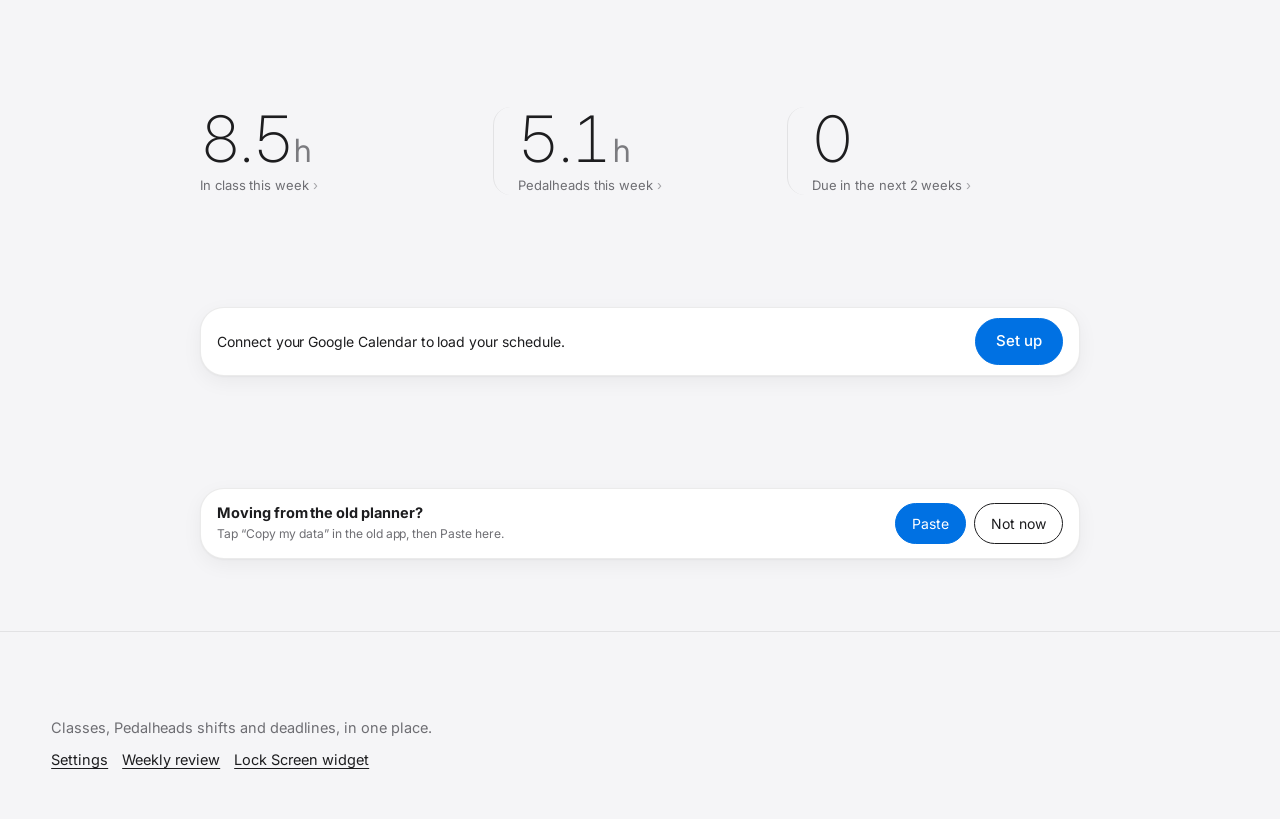
==== commit 43010b34: "School: Courses at the top; hide stat cards and UBC transfer Co-Authored-By: Claude Opus 5.5 <norepl" ====
--- a/index.html
+++ b/index.html
@@ -1337,7 +1337,6 @@
   <section aria-labelledby="scTitle" id="school" data-tab="school">
     <div class="sc-aura" aria-hidden="true"><i></i><i></i><i></i></div>
     <div class="sc-head"><div class="sc-giant" aria-hidden="true">School</div><h2 id="scTitle">School.</h2><p>FMGT, ECON and POLI in one place: what's next, how ready you are, and what to study today.</p></div>
-    <div id="scBox"><div class="sc-shimmer"></div></div>
   </section>
 
   <section aria-labelledby="cTitle" data-tab="school">
@@ -1348,6 +1347,11 @@
     <div class="rowlbl">Work and life</div>
     <div class="rail rail2" id="rail2"></div>
   </section>
+
+  <section data-tab="school" id="schoolMore">
+    <div id="scBox"><div class="sc-shimmer"></div></div>
+  </section>
+
 
   <section aria-labelledby="dTitle" id="exams" data-tab="exams">
     <div class="shead"><div><h2 id="dTitle">Due dates.</h2><p>Counted down in days, soonest first.</p></div></div>
@@ -4690,7 +4694,7 @@
 /* ---------- tabs (iPhone) and swipe ---------- */
 /* Hidden tabs: code and data stay; remove a name here to bring a tab back. */
 const HIDDEN_TABS=["money","todo"];
-(()=>{const st=document.createElement("style");st.textContent=HIDDEN_TABS.map(t=>`.topnav [data-t="${t}"],#tabbar [data-t="${t}"]{display:none!important}`).join("")+"#tabbar button{white-space:nowrap}";document.head.append(st)})();
+(()=>{const st=document.createElement("style");st.textContent=".sc-stats,#xfer{display:none!important}"+HIDDEN_TABS.map(t=>`.topnav [data-t="${t}"],#tabbar [data-t="${t}"]{display:none!important}`).join("")+"#tabbar button{white-space:nowrap}";document.head.append(st)})();
 let TAB=(()=>{try{const t=localStorage.getItem("ap-tab");return ["today","focus","money","week","school","exams","todo"].includes(t)?t:"today"}catch(e){return "today"}})();
 function goTab(t){if(t==="habits")t="todo";if(HIDDEN_TABS.includes(t))t="today";TAB=t;applyTab(true);scrollTo({top:0,behavior:"auto"});if(t==="week")setTimeout(()=>{try{render()}catch(e){}},30)}window.goTab=goTab;window.apSync=async()=>{try{if(SITE)await siteSync();else await nativeSync()}catch(e){}try{render()}catch(e){}};
 function applyTab(anim){if(HIDDEN_TABS.includes(TAB))TAB="today";const nw=narrow();
@@ -5303,7 +5307,7 @@
   box.textContent="";
   // widgets
   const nx=ups[0],bnLeft=diffDays(k,BN.due),due=dueList().length;
-  const wg=h("div",{class:"sc-grid",style:"grid-template-columns:repeat(3,minmax(0,1fr));gap:10px"});
+  const wg=h("div",{class:"sc-grid sc-stats",style:"grid-template-columns:repeat(3,minmax(0,1fr));gap:10px"});
   const wcard=(lbl,v,sub,on)=>h("button",{class:"sc-card lg press",style:"text-align:left;cursor:pointer;font:inherit;color:var(--lg-ink);border-radius:24px;padding:14px;display:block;width:100%;min-width:0",onclick:on},h("div",{class:"sc-lbl",style:"font-size:10px"},lbl),h("div",{style:"margin:8px 0 2px"},num(v,"sc-big",40)),h("div",{class:"sc-mute",style:"font-size:12px"},sub));
   const wkMin=[0,1,2,3,4,5,6].reduce((a,i)=>{const f=S().focus[addDays(k,-i)]||{};return a+Object.values(f).reduce((x,y)=>x+y,0)},0);
   const w1=wcard("This week",wkMin,"min studied",()=>pickFocus());
@@ -5835,12 +5839,12 @@
   background:radial-gradient(60% 120% at 15% 0%,rgba(59,76,255,.55),transparent 70%),radial-gradient(50% 120% at 90% 30%,rgba(138,59,255,.45),transparent 70%),radial-gradient(60% 100% at 50% 120%,rgba(0,194,168,.35),transparent 70%),#000}
 #school>.sc-head h2{color:#f5f5f7}
 #school>.sc-head p{color:#a1a1a6!important}
-#school .sc-giant{color:#fff;opacity:.07}
-#school .sc-card.lg::before{display:none}
-#school .sc-card.lg{backdrop-filter:none;-webkit-backdrop-filter:none}
-#school .sc-btn:not(.ghost){background:var(--kn-blue);color:#fff}
-#school .sc-chip[aria-pressed="true"]{background:var(--ink);color:var(--bg)}
-#school .sc-rad>.lg{backdrop-filter:none;-webkit-backdrop-filter:none;background:var(--lg-solid)}
+:is(#school,#schoolMore) .sc-giant{color:#fff;opacity:.07}
+:is(#school,#schoolMore) .sc-card.lg::before{display:none}
+:is(#school,#schoolMore) .sc-card.lg{backdrop-filter:none;-webkit-backdrop-filter:none}
+:is(#school,#schoolMore) .sc-btn:not(.ghost){background:var(--kn-blue);color:#fff}
+:is(#school,#schoolMore) .sc-chip[aria-pressed="true"]{background:var(--ink);color:var(--bg)}
+:is(#school,#schoolMore) .sc-rad>.lg{backdrop-filter:none;-webkit-backdrop-filter:none;background:var(--lg-solid)}
 .sc-sheet{background:var(--lg-fill-2)}
 
 /* floating tab bar stays glass */
@@ -6103,7 +6107,7 @@
 }
 
 /* buttons */
-.bt.primary,.intro .bt.primary,#school .sc-btn:not(.ghost),.mv button.p{background:var(--ag-accent)!important;border-color:var(--ag-accent)!important;color:var(--ag-on-accent)!important}
+.bt.primary,.intro .bt.primary,:is(#school,#schoolMore) .sc-btn:not(.ghost),.mv button.p{background:var(--ag-accent)!important;border-color:var(--ag-accent)!important;color:var(--ag-on-accent)!important}
 .bt.secondary:not(.intro .bt):not(.shead .bt){background:var(--ag-glass)!important;border:1px solid var(--ag-edge)!important;color:var(--ag-ink)!important;-webkit-backdrop-filter:var(--ag-blur);backdrop-filter:var(--ag-blur);box-shadow:var(--ag-sh-glass)}
 .bt,.sc-btn,.sc-chip,.icon,.arrow,.kinds button,.tabbar button,.strip button,.dh{transition:transform .35s var(--ag-spring),background-color .2s,color .2s!important}
 .bt:active,.sc-btn:active,.sc-chip:active,.icon:active,.arrow:active,.kinds button:active,.tabbar button:active,.strip button:active,.dh:active{transform:scale(.94)!important}
@@ -6112,7 +6116,7 @@
 /* heroes: black with Arvin glow (no blue-purple) */
 #school>.sc-head::after{background:radial-gradient(40% 140% at 18% 0%,color-mix(in srgb,var(--ag-blue) 70%,transparent),transparent 70%),radial-gradient(35% 140% at 85% 30%,color-mix(in srgb,var(--ag-teal) 55%,transparent),transparent 70%),radial-gradient(45% 120% at 50% 130%,color-mix(in srgb,var(--ag-coral) 45%,transparent),transparent 70%),#000!important}
 #schedule>.shead::after{background:radial-gradient(45% 140% at 85% 0%,color-mix(in srgb,var(--ag-blue) 45%,transparent),transparent 70%),radial-gradient(35% 120% at 10% 110%,color-mix(in srgb,var(--ag-teal) 35%,transparent),transparent 70%),#000!important}
-#schedule>.shead::before,#todo>.shead::before,#tutoring>.shead::before,#work>.shead::before,#school .sc-giant{font-weight:800!important;letter-spacing:-.05em!important;opacity:.07!important}
+#schedule>.shead::before,#todo>.shead::before,#tutoring>.shead::before,#work>.shead::before,:is(#school,#schoolMore) .sc-giant{font-weight:800!important;letter-spacing:-.05em!important;opacity:.07!important}
 
 /* ===== Schedule, redesigned ===== */
 #schedule .tabs,.kn-appear,.ag-seg{position:relative;display:inline-grid!important;grid-auto-flow:column;grid-auto-columns:1fr;gap:0!important;padding:4px!important;border-radius:999px!important;background:var(--ag-hair)!important;border:0!important;isolation:isolate}
@@ -6305,7 +6309,7 @@
   background:var(--m-card)!important;border:1px solid var(--m-hair)!important;box-shadow:var(--m-shadow)!important;border-radius:var(--m-r)!important}
 .sc-card,.card,.fcard{-webkit-backdrop-filter:none!important;backdrop-filter:none!important}
 @media (hover:hover){.card:hover,.fcard:hover,.sc-card:hover{transform:none!important;box-shadow:var(--m-shadow)!important}}
-.bt.primary,.intro .bt.primary,#school .sc-btn:not(.ghost),.mv button.p{background:var(--m-accent)!important;border-color:var(--m-accent)!important;color:#fff!important}
+.bt.primary,.intro .bt.primary,:is(#school,#schoolMore) .sc-btn:not(.ghost),.mv button.p{background:var(--m-accent)!important;border-color:var(--m-accent)!important;color:#fff!important}
 
 /* ---- 3. header + tab bar ---- */
 .bar{background:color-mix(in srgb,var(--m-bg) 78%,transparent)!important;border-bottom:1px solid var(--m-hair)!important}
@@ -6386,9 +6390,9 @@
 #qaddWrap{margin:0!important}
 
 /* ---- 5. School ---- */
-#school .sc-head{padding:0!important}
-#school .sc-head h2,#school .sc-head p{color:var(--m-ink)!important}
-#school .sc-head p{color:var(--m-mute)!important}
+:is(#school,#schoolMore) .sc-head{padding:0!important}
+:is(#school,#schoolMore) .sc-head h2,:is(#school,#schoolMore) .sc-head p{color:var(--m-ink)!important}
+:is(#school,#schoolMore) .sc-head p{color:var(--m-mute)!important}
 section[aria-labelledby="cTitle"] .rowlbl,#rail2{display:none!important}
 section[aria-labelledby="cTitle"] .rowlbl:first-of-type{display:none!important}
 
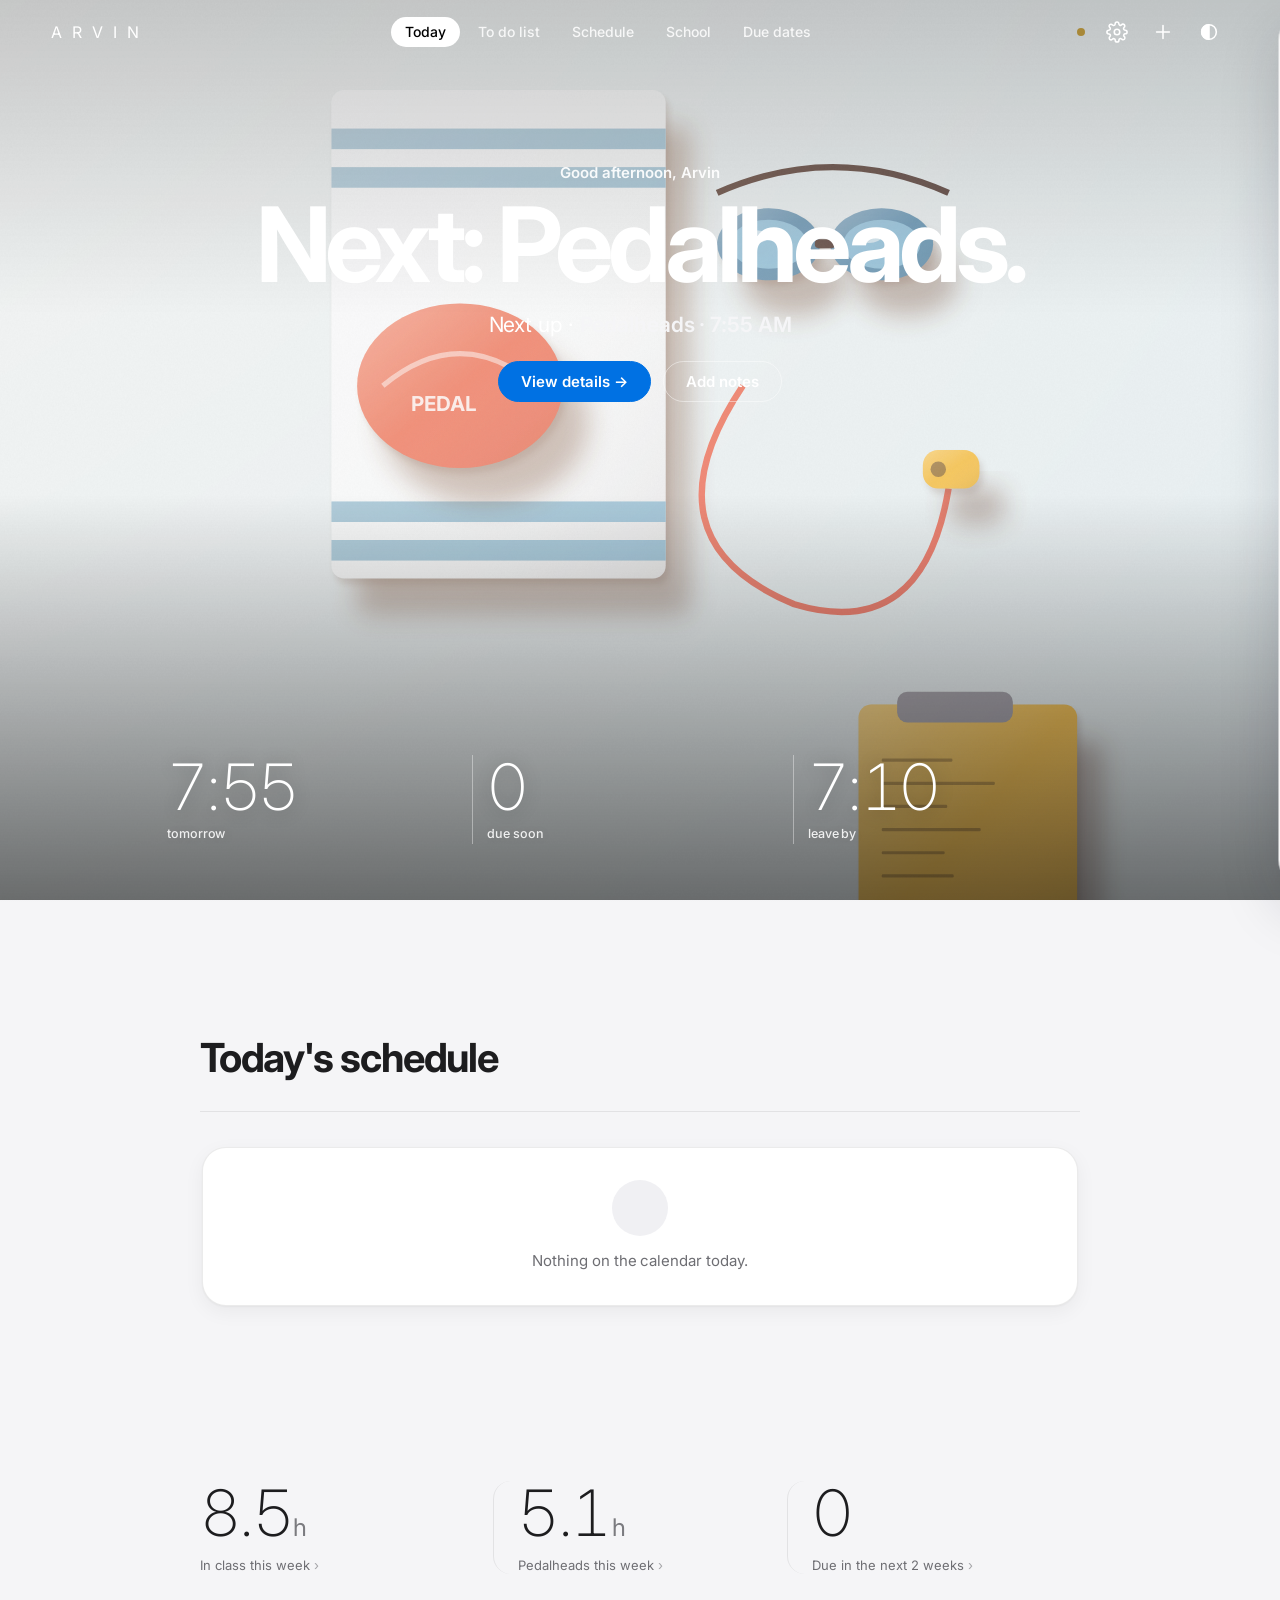
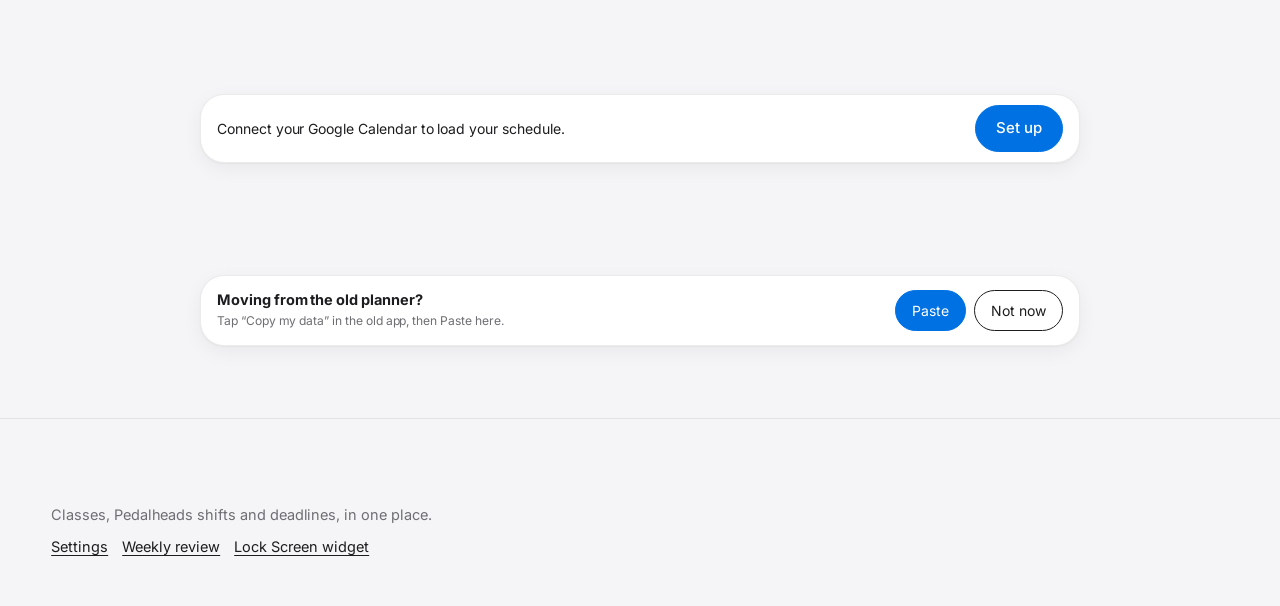
==== commit c9dd2e9a: "Go live: redesign, To do list, live flat-lay scenes that follow time and weather - Today: full-scree" ====
--- a/index.html
+++ b/index.html
@@ -317,7 +317,8 @@
 
 <link rel="stylesheet" href="focus.css">
 <link rel="stylesheet" href="projects.css">
-<link rel="stylesheet" href="tasks.css"><link rel="stylesheet" href="money.css">
+<link rel="stylesheet" href="tasks.css"><link rel="stylesheet" href="everything.css"><link rel="stylesheet" href="money.css">
+<link rel="stylesheet" href="redesign.css">
 </head><body>
 <style id="arvin-launch-css">
 /* start-up screen, inspired by the iPhone boot screen */
@@ -1331,6 +1332,7 @@
   </section>
 
   <section aria-label="To do list" id="focus" data-tab="focus">
+    <div id="evBox"></div>
     <div id="focusBox"></div>
     <div id="projBox"></div>
   </section>
@@ -5398,6 +5400,14 @@
 })();
 
 
+/* ---- redesign bridge (preview) ---- */
+try{addEventListener('pointerdown',()=>{window.__ut=Date.now()},true);addEventListener('keydown',()=>{window.__ut=Date.now()},true);const _ow=openWeekPlan;openWeekPlan=function(){if(!(Date.now()-(window.__ut||0)<2000))return;return _ow.apply(this,arguments)}}catch(e){}
+{const g=f=>{try{return f()}catch(e){return null}};window.AP={get EV(){return EV},get ST(){return ST},get S(){return S},get TAB(){return TAB},heroPick:g(()=>heroPick),minOf:g(()=>minOf),t12:g(()=>t12),relDay:g(()=>relDay),leaveInfo:g(()=>leaveInfo),classify:g(()=>classify),isDone:g(()=>isDone),isAhead:g(()=>isAhead),diffDays:g(()=>diffDays),wxText:g(()=>wxText),condAt:g(()=>condAt),COURSE:g(()=>COURSE),DUE:g(()=>DUE),DOW:g(()=>DOW),dateOf:g(()=>dateOf),weekStart:g(()=>weekStart),eventsOn:g(()=>eventsOn),addDays:g(()=>addDays),nowParts:g(()=>nowParts),days:g(()=>days),layout:g(()=>layout),sceneFor:g(()=>sceneFor),railLive:g(()=>railLive),clean:g(()=>clean),COURSE_NAMES:g(()=>COURSE_NAMES),canDone:g(()=>canDone),toggleDone:g(()=>toggleDone),openEvent:g(()=>openEvent),render:g(()=>render)};
+{const _o=renderHero;renderHero=function(){const r=_o.apply(this,arguments);try{const h=window.__rd&&window.__rd.renderHero;if(h)h()}catch(e){}return r};}
+{const _o=renderRail;renderRail=function(){const r=_o.apply(this,arguments);try{const h=window.__rd&&window.__rd.renderRail;if(h)h()}catch(e){}return r};}
+{const _o=renderGrid;renderGrid=function(){const r=_o.apply(this,arguments);try{const h=window.__rd&&window.__rd.renderGrid;if(h)h()}catch(e){}return r};}
+{const _o=renderDeadlines;renderDeadlines=function(){const r=_o.apply(this,arguments);try{const h=window.__rd&&window.__rd.renderDeadlines;if(h)h()}catch(e){}return r};}
+}
 })();
 </script>
 
@@ -6688,6 +6698,9 @@
 <script src="focus.js"></script>
 <script src="projects.js"></script>
 <script src="tasks.js"></script>
+<script src="everything.js"></script>
+<script src="scenes.js"></script>
+<script src="redesign.js"></script>
 <script src="brain.js"></script>
 <script src="money.js"></script>
 <script src="sync.js"></script>
--- a/everything.css
+++ b/everything.css
@@ -0,0 +1,54 @@
+/* ================= To do: one list of everything ================= */
+#evBox{max-width:760px;margin-bottom:44px}
+.ev-head h2{font-size:clamp(34px,6vw,52px);font-weight:700;letter-spacing:-.035em;line-height:1;margin:0}
+.ev-head p{color:var(--m-mute,var(--muted));font-size:15.5px;margin:8px 0 0;line-height:1.45}
+.ev-add{display:flex;gap:10px;align-items:center;margin:22px 0 8px}
+.ev-in{flex:1;min-width:0;font:inherit;font-size:18px;padding:16px 20px;border-radius:22px;border:1px solid var(--m-hair,var(--line));background:var(--surface-2);color:var(--ink);outline:none;transition:border-color .2s,box-shadow .2s}
+.ev-in:focus{border-color:var(--k-plan,#1A44EA);box-shadow:0 0 0 4px color-mix(in srgb,var(--k-plan,#1A44EA) 18%,transparent)}
+.ev-in::placeholder{color:var(--m-mute,var(--muted))}
+.ev-addbtn{all:unset;cursor:pointer;flex:none;width:56px;height:56px;border-radius:50%;display:grid;place-items:center;background:var(--ink);color:var(--panel,#fff);transition:transform .15s}
+.ev-addbtn:active{transform:scale(.92)}
+.ev-addbtn svg{width:24px;height:24px;fill:none;stroke:currentColor;stroke-width:2.2;stroke-linecap:round}
+
+.ev-nudge{margin:14px 0 0;padding:14px 18px;border-radius:20px;background:color-mix(in srgb,var(--k-plan,#1A44EA) 8%,transparent);border:1px solid color-mix(in srgb,var(--k-plan,#1A44EA) 20%,transparent)}
+.ev-nudge b{display:block;font-size:15px;font-weight:600}
+.ev-nudge span{display:block;font-size:13.5px;color:var(--m-mute,var(--muted));margin-top:2px}
+.ev-nudge em,.ev-hint em{font-style:normal;font-weight:600;color:var(--ink)}
+
+.ev-grp{margin-top:28px}
+.ev-grp h3{font-size:22px;font-weight:650;letter-spacing:-.015em;margin:0 0 4px;display:flex;align-items:baseline;gap:10px;flex-wrap:wrap}
+.ev-grp h3 small{font-size:13px;font-weight:400;color:var(--m-mute,var(--muted));letter-spacing:0}
+.ev-grp h3 small.warn{color:var(--k-work,#C99700)}
+.ev-hint{color:var(--m-mute,var(--muted));font-size:14.5px;margin:6px 0 0;line-height:1.45}
+.ev-tomorrow{padding:16px 18px 10px;margin-top:22px;border-radius:24px;background:var(--surface-2);border:1px solid var(--m-hair,var(--line))}
+.ev-tomorrow h3{font-size:19px}
+
+.ev-list{list-style:none;margin:0;padding:0}
+.ev-item{display:grid;grid-template-columns:32px minmax(0,1fr) auto;gap:0 10px;align-items:center;padding:12px 0;border-bottom:1px solid var(--line-soft,var(--m-hair));animation:slidein .3s ease}
+.ev-item:last-child{border-bottom:0}
+.ev-ck{all:unset;cursor:pointer;width:26px;height:26px;border-radius:50%;border:2px solid var(--faint,#9A9CA0);display:grid;place-items:center;transition:background .2s,border-color .2s,transform .25s cubic-bezier(.34,1.56,.64,1)}
+.ev-ck svg{width:13px;height:13px;fill:none;stroke:transparent;stroke-width:2.3;stroke-linecap:round;stroke-linejoin:round}
+.ev-item.pop .ev-ck{transform:scale(1.18)}
+.ev-item.done>.ev-ck,.ev-item.pop>.ev-ck{background:#30a46c;border-color:#30a46c}
+.ev-item.done>.ev-ck svg,.ev-item.pop>.ev-ck svg{stroke:#fff}
+.ev-body{all:unset;cursor:pointer;min-width:0;display:block}
+.ev-body b{display:block;font-weight:500;font-size:16.5px;line-height:1.35;overflow-wrap:anywhere}
+.ev-item.done .ev-body b{text-decoration:line-through;opacity:.5}
+.ev-tags{display:flex;flex-wrap:wrap;gap:6px;margin-top:4px}
+.ev-tag{font-size:12px;font-weight:500;padding:2px 9px;border-radius:999px;color:var(--m-mute,var(--muted));background:color-mix(in srgb,var(--ink) 6%,transparent)}
+.ev-tag.ev-from{color:var(--k-work,#C99700);background:color-mix(in srgb,var(--k-work,#C99700) 12%,transparent)}
+
+.ev-pick{all:unset;cursor:pointer;display:inline-flex;align-items:center;gap:5px;font-size:13px;font-weight:600;padding:7px 13px;border-radius:999px;border:1px solid var(--m-hair,var(--line));color:var(--ink);white-space:nowrap;transition:background .2s,color .2s,border-color .2s,transform .15s}
+.ev-pick:active{transform:scale(.94)}
+.ev-pick svg{width:11px;height:11px;fill:none;stroke:currentColor;stroke-width:2.4;stroke-linecap:round;stroke-linejoin:round}
+.ev-pick.on{background:var(--ink);color:var(--panel,#fff);border-color:var(--ink)}
+.ev-today .ev-pick{color:var(--m-mute,var(--muted));font-weight:500}
+
+.ev-more{grid-column:2 / -1;display:flex;flex-wrap:wrap;gap:8px;margin-top:10px}
+.ev-mini{all:unset;cursor:pointer;position:relative;font-size:13px;padding:6px 12px;border-radius:999px;background:color-mix(in srgb,var(--ink) 6%,transparent)}
+.ev-mini input[type=date]{position:absolute;inset:0;opacity:0;cursor:pointer}
+.ev-del{color:#d0453a}
+
+.ev-donebtn{all:unset;cursor:pointer;margin-top:22px;font-size:14px;color:var(--m-mute,var(--muted));padding:6px 2px}
+.ev-donelist{margin-top:4px}
+@media (max-width:520px){.ev-pick{padding:6px 11px;font-size:12.5px}}
--- a/redesign.css
+++ b/redesign.css
@@ -0,0 +1,189 @@
+/* ================= ARVIN redesign layer (preview) ================= */
+
+/* ---------- 1 · Today: full-screen scene ---------- */
+body.rd .tdtop{display:flex!important;flex-direction:column!important;align-items:stretch!important;gap:0!important;grid-template-columns:none!important;padding:0!important;margin:0!important}
+body.rd .tdtop>.td-r{order:-1}
+body.rd .tdtop{background:none!important;border-radius:0!important;min-height:0!important;height:auto!important;overflow:visible!important}
+body.rd .tdtop>.td-l,body.rd .tdtop>.td-r{position:static!important;width:100%!important;max-width:none!important;height:auto!important;min-height:0!important;padding:0!important;margin:0!important;background:none!important;border-radius:0!important;overflow:visible!important;box-shadow:none!important;border:0!important}
+body.rd .hstage{padding:0!important;position:relative!important;inset:auto!important;width:100%!important;height:auto!important}
+body.rd .hstage>.hero{position:relative!important;inset:auto!important;top:auto!important;width:100vw!important;max-width:none!important;margin:0 0 0 calc(50% - 50vw)!important;height:100svh!important;min-height:560px!important;max-height:980px;border-radius:0 0 34px 34px!important;box-shadow:none!important;display:block!important}
+body.rd .hero>:not(canvas):not(#hero):not(#rdBar):not(svg.scene),body.rd .hstage>:not(.hero),body.rd .t2-wx,body.rd #hcap,body.rd .hero .hwx,body.rd [class*="wxchip"]{display:none!important}
+body.rd .hero #hero,body.rd .hero #hero>div{background:none!important;box-shadow:none!important;border:0!important}
+body.rd .hero #hero :is(p,span,div){color:#fff}
+body.rd .hero #hero{position:absolute!important;z-index:3;left:0;right:0;top:calc(var(--rdhdr,64px) + clamp(48px,11vh,140px));padding:0 24px!important;margin:0!important;color:#fff;text-align:center;display:block!important}
+body.rd .hero #hero .greet{color:rgba(255,255,255,.92)!important;font-size:15px!important;font-weight:600!important;letter-spacing:0!important;text-transform:none!important;margin:0 0 12px!important}
+body.rd .hero #hero h1{color:#fff!important;font-weight:700!important;letter-spacing:-.05em!important;font-size:clamp(46px,12vw,104px)!important;line-height:.98!important;max-width:12ch;margin:0 auto!important;text-shadow:0 2px 40px rgba(0,0,0,.22)}
+body.rd .hero #hero .cdp{display:inline-flex;margin-top:16px;color:#fff!important;background:rgba(255,255,255,.18)!important;border:1px solid rgba(255,255,255,.35)!important;backdrop-filter:blur(14px) saturate(1.5);-webkit-backdrop-filter:blur(14px) saturate(1.5);border-radius:999px!important;padding:7px 14px!important;font-size:13.5px!important;font-weight:500!important;letter-spacing:0!important;text-transform:none!important}
+body.rd .hero #hero .cdp i{background:#fff!important}
+body.rd .hero #hero .cta{justify-content:center;margin-top:22px!important;width:auto!important}
+body.rd .hero #hero .cta .bt{flex:0 0 auto!important;border-radius:999px!important;text-transform:none!important;letter-spacing:0!important;font-size:15px!important;font-weight:600!important;padding:12px 22px!important}
+body.rd .hero #hero .cta .bt.primary{background:#0071e3!important;color:#fff!important;border-color:#0071e3!important}
+body.rd .hero #hero .cta .bt.secondary{background:transparent!important;color:#fff!important;border:1px solid rgba(255,255,255,.45)!important}
+
+/* the bar: thin numbers straight on the picture, fading as you scroll */
+.rdbar{position:absolute;z-index:3;left:0;right:0;bottom:calc(env(safe-area-inset-bottom) + 104px);display:flex;padding:0 26px;color:#fff;pointer-events:none;will-change:opacity,transform;text-shadow:0 1px 18px rgba(0,0,0,.28)}
+.rdbar>div{flex:1 1 0;min-width:0;padding:0 14px}
+.rdbar>div:first-child{padding-left:0}
+.rdbar>div+div{border-left:1px solid rgba(255,255,255,.38)}
+.rdbar b{display:block;font-weight:200;font-size:clamp(34px,8.6vw,64px);letter-spacing:-.04em;line-height:1;font-variant-numeric:tabular-nums;white-space:nowrap}
+.rdbar span{display:block;font-size:12.5px;font-weight:500;opacity:.88;margin-top:6px;white-space:nowrap;overflow:hidden;text-overflow:ellipsis}
+@media (min-width:900px){.rdbar{bottom:56px;padding:0 max(40px,6vw);max-width:1100px;margin:0 auto}}
+
+/* header turns clear while it sits on the picture */
+body.rd.rd-over #bar{background:transparent!important;border-color:transparent!important;box-shadow:none!important;backdrop-filter:none!important;-webkit-backdrop-filter:none!important;color:#fff!important}
+body.rd.rd-over #bar :is(a,button,span,b,svg,.wm,.brand){color:#fff!important}
+body.rd.rd-over #bar .topnav button{color:rgba(255,255,255,.85)!important;background:transparent!important;border-color:transparent!important}
+body.rd.rd-over #bar .topnav button[aria-current=true],body.rd.rd-over #bar .topnav button.on,body.rd.rd-over #bar .topnav button[aria-pressed=true]{background:#fff!important;color:#000!important}
+
+/* ---------- 5B · numbers: thin, hairlines, no boxes ---------- */
+body.rd .figbar:not(.off){margin:28px 0 8px!important;border:1px solid var(--line-soft,rgba(0,0,0,.08))!important;border-radius:28px!important;background:var(--surface,#fff)!important;padding:4px 6px!important;display:flex!important}
+body.rd .figbar .fig{flex:1 1 0;text-align:left!important;padding:18px 16px!important;margin:0!important;border-right:0!important}
+body.rd .figbar .fig+.fig{border-left:1px solid var(--line-soft,rgba(0,0,0,.08))!important}
+body.rd .figbar .fig b{font-weight:200!important;font-size:clamp(36px,9vw,52px)!important;letter-spacing:-.04em!important}
+body.rd .figbar .fig b small{font-size:.38em!important;color:var(--muted)!important;margin-left:2px}
+body.rd .figbar .fig span{font-size:12px!important;font-weight:400!important;letter-spacing:0!important;text-transform:none!important;color:var(--muted)!important;margin-top:6px!important}
+body.rd .figbar .mbars{display:none!important}
+
+/* ---------- 2 · School: swipe cards ---------- */
+body.rd .sc-aura,body.rd .sc-giant{display:none!important}
+body.rd .rail{display:flex!important;grid-template-columns:none!important;gap:14px!important;overflow-x:auto!important;scroll-snap-type:x mandatory;padding:4px max(16px,4vw) 4px!important;margin-inline:calc(-1 * max(16px,4vw))!important;scrollbar-width:none;scroll-padding-left:max(16px,4vw)}
+body.rd .rail::-webkit-scrollbar{display:none}
+body.rd .rail .tile{flex:none!important;width:min(80vw,360px)!important;max-width:none!important;scroll-snap-align:start;grid-column:auto!important;padding:0!important;background:none!important;border:0!important;box-shadow:none!important}
+body.rd .rail .tile .art{position:relative!important;height:min(104vw,460px)!important;aspect-ratio:auto!important;border-radius:30px!important;overflow:hidden!important;margin:0!important;transition:transform .25s ease}
+body.rd .rail .tile:active .art{transform:scale(.98)}
+body.rd .rail .tile .art canvas{position:absolute!important;inset:0!important;width:100%!important;height:100%!important}
+body.rd .rail .tile .art>:not(canvas):not(.rdg):not(.rdpill):not(svg.scene){display:none!important}
+body.rd .rail .tile>:not(.art){display:none!important}
+.rdg{position:absolute;left:14px;bottom:-.13em;font-weight:700;letter-spacing:-.065em;line-height:.8;font-size:clamp(92px,27vw,132px);color:rgba(255,255,255,.93);pointer-events:none;white-space:nowrap}
+.rdpill{position:absolute;top:16px;left:16px;font-size:12.5px;font-weight:500;color:#fff;padding:6px 12px;border-radius:999px;background:rgba(255,255,255,.2);border:1px solid rgba(255,255,255,.36);backdrop-filter:blur(14px) saturate(1.5);-webkit-backdrop-filter:blur(14px) saturate(1.5)}
+body.rd .rail2 .tile{width:min(58vw,250px)!important}
+body.rd .rail2 .tile .art{height:min(70vw,300px)!important;border-radius:26px!important}
+body.rd .rail2 .rdg{font-size:clamp(64px,17vw,84px)}
+.rddots{display:flex;gap:6px;justify-content:center;margin:14px 0 4px;min-height:6px}
+.rddots i{width:6px;height:6px;border-radius:3px;background:var(--line,rgba(0,0,0,.18));transition:width .25s ease,background .25s ease}
+.rddots i.on{width:18px;background:var(--ink,#1d1d1f)}
+.rdstats{max-width:520px;margin:6px auto 18px}
+.rdname{text-align:center;font-size:15px;font-weight:600;margin-bottom:10px}
+.rdrow{display:flex}
+.rdrow>div{flex:1;text-align:center;padding:0 6px}
+.rdrow>div+div{border-left:1px solid var(--line-soft,rgba(0,0,0,.09))}
+.rdrow b{display:block;font-weight:200;font-size:30px;letter-spacing:-.03em;line-height:1.05;font-variant-numeric:tabular-nums}
+.rdrow span{display:block;font-size:12px;color:var(--muted);margin-top:4px}
+body.rd .arrows{display:none!important}
+
+/* ---------- 3 · Schedule ---------- */
+body.rd #schedule .tabs{background:var(--surface-2,rgba(0,0,0,.05))!important;border-radius:999px!important;padding:3px!important;border:0!important}
+body.rd #schedule .tabs button{border-radius:999px!important;font-size:13.5px!important;padding:7px 16px!important}
+body.rd #cal .strip{display:flex!important;justify-content:space-between;gap:4px;margin:4px 0 14px!important;padding:0!important;border:0!important;background:none!important}
+body.rd #cal .strip button{flex:1;display:flex!important;flex-direction:column;align-items:center;gap:2px;padding:6px 0 8px!important;border-radius:18px!important;background:none!important;border:0!important}
+body.rd #cal .strip .dn{font-size:11.5px!important;color:var(--muted)!important;text-transform:none!important;letter-spacing:0!important;font-weight:500!important}
+body.rd #cal .strip .dd{font-weight:200!important;font-size:26px!important;letter-spacing:-.02em;line-height:1.1}
+body.rd #cal .strip button.sel{background:var(--ink,#000)!important;color:var(--panel,#fff)!important}
+body.rd #cal .strip button.sel .dn{color:inherit!important;opacity:.7}
+body.rd #cal .strip .dots i{width:4px!important;height:4px!important}
+@media (min-width:700px){body.rd #cal .dayhead .dd{font-weight:200!important;font-size:24px!important}}
+body.rd #cal .ev.rdph{overflow:hidden!important;border:0!important;border-radius:14px!important;background:#5b6b7c!important;color:#fff!important;box-shadow:none!important;padding:7px 10px!important}
+body.rd #cal .ev.rdph::before,body.rd #cal .ev.rdph .dot{display:none!important}
+body.rd #cal .ev.rdph .rdart{position:absolute;inset:0;width:100%;height:100%;z-index:0;pointer-events:none}
+body.rd #cal .ev.rdph>:not(.rdart){position:relative;z-index:1;color:#fff!important;text-shadow:0 1px 10px rgba(0,0,0,.45)}
+body.rd #cal .ev.rdph .et{font-weight:650!important}
+body.rd #cal .ev.rdph.pastev{opacity:.55}
+body.rd #cal .ev.rdph .has-note,body.rd #cal .ev.rdph .wmark{background:rgba(255,255,255,.22)!important;border:0!important;color:#fff!important;backdrop-filter:blur(8px)}
+
+/* ---------- 4B · Due dates: giant thin day counts ---------- */
+.rdduehd{margin:4px 0 6px}
+.rdeye{display:inline-flex;align-items:center;gap:7px;font-size:12.5px;font-weight:600;padding:5px 11px;border-radius:999px;border:1px solid var(--line-soft,rgba(0,0,0,.1));background:var(--surface,#fff)}
+.rdeye i{width:6px;height:6px;border-radius:50%;background:#0071e3}
+body.rd #dgrid{display:block!important;grid-template-columns:none!important;max-width:760px}
+.rddue{list-style:none;margin:6px 0 0;padding:0}
+.rdd{display:grid;grid-template-columns:92px minmax(0,1fr) auto;align-items:center;gap:0 12px;padding:16px 0;border-bottom:1px solid var(--line-soft,rgba(0,0,0,.08))}
+.rdd:last-child{border-bottom:0}
+.rdd button{all:unset;cursor:pointer;min-width:0}
+.rdn b{display:block;font-weight:200;font-size:58px;letter-spacing:-.045em;line-height:.92;font-variant-numeric:tabular-nums}
+.rdn span{display:block;font-size:12px;color:var(--muted);margin-top:4px}
+.rdt b{display:block;font-weight:600;font-size:16.5px;line-height:1.3;overflow-wrap:anywhere}
+.rdt span{display:flex;align-items:center;gap:7px;font-size:13px;color:var(--muted);margin-top:4px}
+.rdt span i{width:7px;height:7px;border-radius:50%;flex:none}
+.rdd.exam .rdt b::after{content:"Exam";margin-left:8px;font-size:11px;font-weight:600;padding:2px 8px;border-radius:999px;background:color-mix(in srgb,#e5484d 12%,transparent);color:#e5484d;vertical-align:2px}
+.rdd.done .rdn,.rdd.done .rdt{opacity:.4}
+.rdd.done .rdt b{text-decoration:line-through}
+.rdck{all:unset;cursor:pointer;width:30px;height:30px;border-radius:50%;border:2px solid var(--faint,#9A9CA0);display:grid;place-items:center;transition:background .2s,border-color .2s}
+.rdck svg{width:13px;height:13px;fill:none;stroke:transparent;stroke-width:2.3;stroke-linecap:round;stroke-linejoin:round}
+.rdck.on{background:#30a46c;border-color:#30a46c}.rdck.on svg{stroke:#fff}
+.rdempty{color:var(--muted);font-size:15px;padding:18px 0}
+
+@media (prefers-reduced-motion:reduce){.rdbar,.rddots i,body.rd .rail .tile .art{transition:none!important}}
+@media (max-width:699px){body.rd #cal .dayhead .dh{display:flex!important;flex-direction:column!important;align-items:center!important;gap:0!important;padding:4px 0!important;min-width:0}
+body.rd #cal .dayhead .dn{font-size:10px!important;letter-spacing:0!important;line-height:1.2}
+body.rd #cal .dayhead .dd{font-size:16px!important;font-weight:300!important;line-height:1.2}}
+
+/* ---------- art finish: one soft grade on every scene ---------- */
+body.rd.grade :is(.hero,.rail .tile .art,#cal .ev.rdph){isolation:isolate}
+body.rd.grade :is(.hero canvas,.rail .tile .art canvas,#cal .ev.rdph .rdart){filter:saturate(.78) contrast(.9) brightness(1.07) sepia(.08)}
+body.rd.grade :is(.hero,.rail .tile .art,#cal .ev.rdph)::before{content:"";position:absolute;inset:0;z-index:0;pointer-events:none;
+  background:radial-gradient(120% 70% at 70% 8%,rgba(255,226,190,.42),transparent 60%),linear-gradient(to bottom,transparent 45%,rgba(255,240,225,.16) 75%,transparent);mix-blend-mode:soft-light}
+body.rd.grade :is(.hero,.rail .tile .art,#cal .ev.rdph)::after{content:"";position:absolute;inset:0;z-index:1;pointer-events:none;opacity:.22;mix-blend-mode:overlay;
+  background-image:url("data:image/svg+xml;utf8,<svg xmlns='http://www.w3.org/2000/svg' width='160' height='160'><filter id='n'><feTurbulence type='fractalNoise' baseFrequency='.85' numOctaves='3' stitchTiles='stitch'/><feColorMatrix values='0 0 0 0 .5 0 0 0 0 .5 0 0 0 0 .5 0 0 0 1 0'/></filter><rect width='160' height='160' filter='url(%23n)'/></svg>")}
+body.rd.grade .rail .tile .art :is(.rdg,.rdpill){z-index:2}
+body.rd.grade .hero :is(#hero,#rdBar){z-index:3}
+
+/* ================= live scenes ================= */
+svg.scene{--sx:1;--sy:1;--so:.22;--co:.3;--wr:0deg;--wl:1;--wo:.12;--tint:#fff;--to:0;--gl:#ffe2b0;--go:.22;--lp:0;--fg:0;--cl:0;--rn:0;--sn:0;--stm:.3}
+svg.scene :is(.shs,.shc,.win,.tint,.glow,.lamp,.fog,.clouds,.rain,.snow){transition:transform 1.4s ease,opacity 1.4s ease,fill 1.4s ease}
+svg.scene .shs{transform:translate(calc(var(--sx)*22px),calc(var(--sy)*26px));opacity:var(--so)}
+svg.scene .shc{transform:translate(calc(var(--sx)*3px),calc(var(--sy)*4px));opacity:var(--co)}
+svg.scene .win{transform-origin:300px -100px;transform:rotate(var(--wr)) scaleY(var(--wl));opacity:var(--wo)}
+svg.scene .sway{transform-origin:300px 0;animation:rdsway 9s ease-in-out infinite alternate}
+@keyframes rdsway{to{transform:translateX(7px) rotate(.5deg)}}
+svg.scene .leafsh{transform-origin:540px 0;animation:rdleaf 3.6s ease-in-out infinite alternate}
+@keyframes rdleaf{to{transform:rotate(4deg) translateX(4px)}}
+svg.scene .tint{fill:var(--tint);opacity:var(--to);mix-blend-mode:multiply}
+svg.scene .glow{fill:var(--gl);opacity:var(--go)}
+svg.scene .lamp{opacity:var(--lp);mix-blend-mode:screen}
+svg.scene .fog{opacity:var(--fg)}
+svg.scene .clouds{opacity:var(--cl)}
+svg.scene .cl1{animation:rddrift 38s linear infinite}svg.scene .cl2{animation:rddrift 52s linear infinite reverse}
+@keyframes rddrift{from{transform:translateX(-520px)}to{transform:translateX(720px)}}
+svg.scene .rain{opacity:var(--rn)}
+svg.scene .drop{animation-name:rdfall;animation-timing-function:linear;animation-iteration-count:infinite}
+@keyframes rdfall{from{transform:translateY(-90px)}to{transform:translateY(790px)}}
+svg.scene .snow{opacity:var(--sn)}
+svg.scene .flake{animation-name:rdsnow;animation-timing-function:linear;animation-iteration-count:infinite}
+@keyframes rdsnow{from{transform:translate(0,-20px)}to{transform:translate(50px,730px)}}
+svg.scene .steam{animation:rdsteam 3.6s ease-in-out infinite}
+@keyframes rdsteam{0%{opacity:0;transform:translateY(10px) scaleY(.8)}40%{opacity:var(--stm)}100%{opacity:0;transform:translateY(-34px) scaleY(1.1)}}
+@media (prefers-reduced-motion:reduce){svg.scene :is(.sway,.leafsh,.cl1,.cl2,.drop,.flake,.steam){animation:none!important}}
+
+/* where scenes sit */
+body.rd .hero svg.rdhero{position:absolute;inset:0;width:100%;height:100%;z-index:0}
+body.rd .hero svg.rdhero .wd{display:none}
+body.rd .hero:has(svg.rdhero) canvas{display:none!important}
+body.rd .hero:has(svg.rdhero){background:#ece3d6!important}
+body.rd .rail .tile .art svg.rdtile{position:absolute;inset:0;width:100%;height:100%}
+body.rd .rail .tile .art.hasscene canvas{display:none!important}
+body.rd .rail .tile .art.hasscene{background:#ece3d6}
+body.rd #cal .ev.rdph svg.rdart{position:absolute;inset:0;width:100%;height:100%;z-index:0;pointer-events:none}
+body.rd #cal .ev.rdph svg.rdart :is(.wd,.rain,.snow,.clouds,.steam,.leafsh,.fog){display:none}
+body.rd #cal .ev.rdph svg.rdart .shs{display:none}
+body.rd #cal .ev.rdph svg.rdart .sway{animation:none}
+body.rd #cal .ev.rdph{background:#ece3d6!important}
+.rdpill{background:rgba(0,0,0,.24)!important;border-color:rgba(255,255,255,.4)!important}
+
+/* readable text: dark ink on daytime scenes, white at night */
+body.rd.rd-light .hero #hero :is(p,span,div,h1,b,strong,em,small,a){color:#1d1d1f!important;text-shadow:0 1px 24px rgba(255,248,236,.7)!important}
+body.rd.rd-light .hero #hero .cdp{background:rgba(255,255,255,.55)!important;border-color:rgba(0,0,0,.08)!important}
+body.rd.rd-light .hero #hero .cdp i{background:#1d1d1f!important}
+body.rd.rd-light .hero #hero .cta .bt.secondary{color:#1d1d1f!important;border-color:rgba(0,0,0,.25)!important;background:rgba(255,255,255,.35)!important}
+body.rd.rd-light .rdbar{color:#1d1d1f;text-shadow:0 1px 18px rgba(255,248,236,.8)}
+body.rd.rd-light .rdbar>div+div{border-left-color:rgba(0,0,0,.18)}
+body.rd.rd-light.rd-over #bar :is(a,button,span,b,svg,.wm,.brand){color:#1d1d1f!important}
+body.rd.rd-light.rd-over #bar .topnav button{color:rgba(0,0,0,.6)!important;background:transparent!important;border-color:transparent!important}
+body.rd.rd-light.rd-over #bar .topnav button:is([aria-current=true],.on,[aria-pressed=true]){background:#1d1d1f!important;color:#fff!important}
+body.rd.rd-light #cal .ev.rdph>:not(svg){color:#1d1d1f!important;text-shadow:0 1px 8px rgba(255,248,236,.9)!important}
+
+/* old rules hid these layer names inside the hero; scenes need them */
+body.rd svg.scene :is(.tint,.glow,.lamp,.fog,.clouds,.rain,.snow,.win){display:inline!important}
+/* a soft wash behind the hero text so it always reads */
+body.rd .hero:has(svg.rdhero)::after{content:"";position:absolute;inset:0;z-index:1;pointer-events:none;
+  background:radial-gradient(70% 34% at 50% 26%,rgba(250,244,234,.62),transparent 70%),radial-gradient(80% 22% at 50% 92%,rgba(250,244,234,.45),transparent 70%);transition:opacity 1.4s}
+body.rd.rd-dark .hero:has(svg.rdhero)::after{background:radial-gradient(70% 34% at 50% 26%,rgba(14,16,30,.45),transparent 70%),radial-gradient(80% 22% at 50% 92%,rgba(14,16,30,.35),transparent 70%)}
